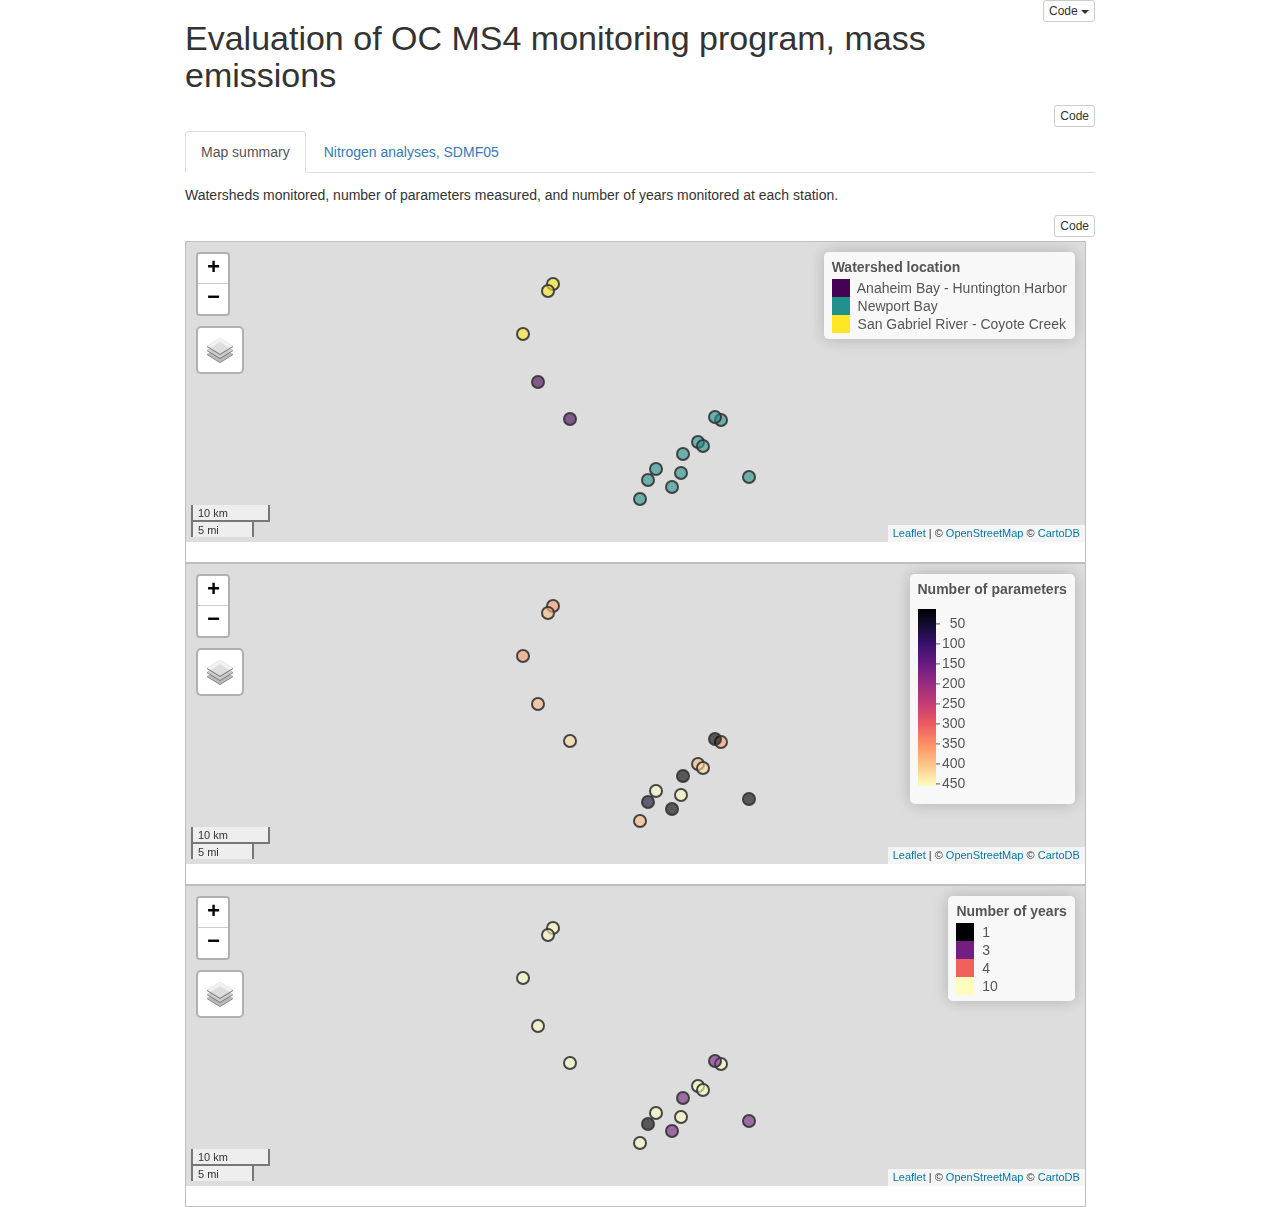
==== index.html @ 7d73ed63 "knitting on a computer that actually works" ====
<!DOCTYPE html>

<html xmlns="http://www.w3.org/1999/xhtml">

<head>

<meta charset="utf-8" />
<meta http-equiv="Content-Type" content="text/html; charset=utf-8" />
<meta name="generator" content="pandoc" />
<meta http-equiv="X-UA-Compatible" content="IE=EDGE" />




<title>index.utf8.md</title>

<script>/*! jQuery v1.12.4 | (c) jQuery Foundation | jquery.org/license */
!function(a,b){"object"==typeof module&&"object"==typeof module.exports?module.exports=a.document?b(a,!0):function(a){if(!a.document)throw new Error("jQuery requires a window with a document");return b(a)}:b(a)}("undefined"!=typeof window?window:this,function(a,b){var c=[],d=a.document,e=c.slice,f=c.concat,g=c.push,h=c.indexOf,i={},j=i.toString,k=i.hasOwnProperty,l={},m="1.12.4",n=function(a,b){return new n.fn.init(a,b)},o=/^[\s\uFEFF\xA0]+|[\s\uFEFF\xA0]+$/g,p=/^-ms-/,q=/-([\da-z])/gi,r=function(a,b){return b.toUpperCase()};n.fn=n.prototype={jquery:m,constructor:n,selector:"",length:0,toArray:function(){return e.call(this)},get:function(a){return null!=a?0>a?this[a+this.length]:this[a]:e.call(this)},pushStack:function(a){var b=n.merge(this.constructor(),a);return b.prevObject=this,b.context=this.context,b},each:function(a){return n.each(this,a)},map:function(a){return this.pushStack(n.map(this,function(b,c){return a.call(b,c,b)}))},slice:function(){return this.pushStack(e.apply(this,arguments))},first:function(){return this.eq(0)},last:function(){return this.eq(-1)},eq:function(a){var b=this.length,c=+a+(0>a?b:0);return this.pushStack(c>=0&&b>c?[this[c]]:[])},end:function(){return this.prevObject||this.constructor()},push:g,sort:c.sort,splice:c.splice},n.extend=n.fn.extend=function(){var a,b,c,d,e,f,g=arguments[0]||{},h=1,i=arguments.length,j=!1;for("boolean"==typeof g&&(j=g,g=arguments[h]||{},h++),"object"==typeof g||n.isFunction(g)||(g={}),h===i&&(g=this,h--);i>h;h++)if(null!=(e=arguments[h]))for(d in e)a=g[d],c=e[d],g!==c&&(j&&c&&(n.isPlainObject(c)||(b=n.isArray(c)))?(b?(b=!1,f=a&&n.isArray(a)?a:[]):f=a&&n.isPlainObject(a)?a:{},g[d]=n.extend(j,f,c)):void 0!==c&&(g[d]=c));return g},n.extend({expando:"jQuery"+(m+Math.random()).replace(/\D/g,""),isReady:!0,error:function(a){throw new Error(a)},noop:function(){},isFunction:function(a){return"function"===n.type(a)},isArray:Array.isArray||function(a){return"array"===n.type(a)},isWindow:function(a){return null!=a&&a==a.window},isNumeric:function(a){var b=a&&a.toString();return!n.isArray(a)&&b-parseFloat(b)+1>=0},isEmptyObject:function(a){var b;for(b in a)return!1;return!0},isPlainObject:function(a){var b;if(!a||"object"!==n.type(a)||a.nodeType||n.isWindow(a))return!1;try{if(a.constructor&&!k.call(a,"constructor")&&!k.call(a.constructor.prototype,"isPrototypeOf"))return!1}catch(c){return!1}if(!l.ownFirst)for(b in a)return k.call(a,b);for(b in a);return void 0===b||k.call(a,b)},type:function(a){return null==a?a+"":"object"==typeof a||"function"==typeof a?i[j.call(a)]||"object":typeof a},globalEval:function(b){b&&n.trim(b)&&(a.execScript||function(b){a.eval.call(a,b)})(b)},camelCase:function(a){return a.replace(p,"ms-").replace(q,r)},nodeName:function(a,b){return a.nodeName&&a.nodeName.toLowerCase()===b.toLowerCase()},each:function(a,b){var c,d=0;if(s(a)){for(c=a.length;c>d;d++)if(b.call(a[d],d,a[d])===!1)break}else for(d in a)if(b.call(a[d],d,a[d])===!1)break;return a},trim:function(a){return null==a?"":(a+"").replace(o,"")},makeArray:function(a,b){var c=b||[];return null!=a&&(s(Object(a))?n.merge(c,"string"==typeof a?[a]:a):g.call(c,a)),c},inArray:function(a,b,c){var d;if(b){if(h)return h.call(b,a,c);for(d=b.length,c=c?0>c?Math.max(0,d+c):c:0;d>c;c++)if(c in b&&b[c]===a)return c}return-1},merge:function(a,b){var c=+b.length,d=0,e=a.length;while(c>d)a[e++]=b[d++];if(c!==c)while(void 0!==b[d])a[e++]=b[d++];return a.length=e,a},grep:function(a,b,c){for(var d,e=[],f=0,g=a.length,h=!c;g>f;f++)d=!b(a[f],f),d!==h&&e.push(a[f]);return e},map:function(a,b,c){var d,e,g=0,h=[];if(s(a))for(d=a.length;d>g;g++)e=b(a[g],g,c),null!=e&&h.push(e);else for(g in a)e=b(a[g],g,c),null!=e&&h.push(e);return f.apply([],h)},guid:1,proxy:function(a,b){var c,d,f;return"string"==typeof b&&(f=a[b],b=a,a=f),n.isFunction(a)?(c=e.call(arguments,2),d=function(){return a.apply(b||this,c.concat(e.call(arguments)))},d.guid=a.guid=a.guid||n.guid++,d):void 0},now:function(){return+new Date},support:l}),"function"==typeof Symbol&&(n.fn[Symbol.iterator]=c[Symbol.iterator]),n.each("Boolean Number String Function Array Date RegExp Object Error Symbol".split(" "),function(a,b){i["[object "+b+"]"]=b.toLowerCase()});function s(a){var b=!!a&&"length"in a&&a.length,c=n.type(a);return"function"===c||n.isWindow(a)?!1:"array"===c||0===b||"number"==typeof b&&b>0&&b-1 in a}var t=function(a){var b,c,d,e,f,g,h,i,j,k,l,m,n,o,p,q,r,s,t,u="sizzle"+1*new Date,v=a.document,w=0,x=0,y=ga(),z=ga(),A=ga(),B=function(a,b){return a===b&&(l=!0),0},C=1<<31,D={}.hasOwnProperty,E=[],F=E.pop,G=E.push,H=E.push,I=E.slice,J=function(a,b){for(var c=0,d=a.length;d>c;c++)if(a[c]===b)return c;return-1},K="checked|selected|async|autofocus|autoplay|controls|defer|disabled|hidden|ismap|loop|multiple|open|readonly|required|scoped",L="[\\x20\\t\\r\\n\\f]",M="(?:\\\\.|[\\w-]|[^\\x00-\\xa0])+",N="\\["+L+"*("+M+")(?:"+L+"*([*^$|!~]?=)"+L+"*(?:'((?:\\\\.|[^\\\\'])*)'|\"((?:\\\\.|[^\\\\\"])*)\"|("+M+"))|)"+L+"*\\]",O=":("+M+")(?:\\((('((?:\\\\.|[^\\\\'])*)'|\"((?:\\\\.|[^\\\\\"])*)\")|((?:\\\\.|[^\\\\()[\\]]|"+N+")*)|.*)\\)|)",P=new RegExp(L+"+","g"),Q=new RegExp("^"+L+"+|((?:^|[^\\\\])(?:\\\\.)*)"+L+"+$","g"),R=new RegExp("^"+L+"*,"+L+"*"),S=new RegExp("^"+L+"*([>+~]|"+L+")"+L+"*"),T=new RegExp("="+L+"*([^\\]'\"]*?)"+L+"*\\]","g"),U=new RegExp(O),V=new RegExp("^"+M+"$"),W={ID:new RegExp("^#("+M+")"),CLASS:new RegExp("^\\.("+M+")"),TAG:new RegExp("^("+M+"|[*])"),ATTR:new RegExp("^"+N),PSEUDO:new RegExp("^"+O),CHILD:new RegExp("^:(only|first|last|nth|nth-last)-(child|of-type)(?:\\("+L+"*(even|odd|(([+-]|)(\\d*)n|)"+L+"*(?:([+-]|)"+L+"*(\\d+)|))"+L+"*\\)|)","i"),bool:new RegExp("^(?:"+K+")$","i"),needsContext:new RegExp("^"+L+"*[>+~]|:(even|odd|eq|gt|lt|nth|first|last)(?:\\("+L+"*((?:-\\d)?\\d*)"+L+"*\\)|)(?=[^-]|$)","i")},X=/^(?:input|select|textarea|button)$/i,Y=/^h\d$/i,Z=/^[^{]+\{\s*\[native \w/,$=/^(?:#([\w-]+)|(\w+)|\.([\w-]+))$/,_=/[+~]/,aa=/'|\\/g,ba=new RegExp("\\\\([\\da-f]{1,6}"+L+"?|("+L+")|.)","ig"),ca=function(a,b,c){var d="0x"+b-65536;return d!==d||c?b:0>d?String.fromCharCode(d+65536):String.fromCharCode(d>>10|55296,1023&d|56320)},da=function(){m()};try{H.apply(E=I.call(v.childNodes),v.childNodes),E[v.childNodes.length].nodeType}catch(ea){H={apply:E.length?function(a,b){G.apply(a,I.call(b))}:function(a,b){var c=a.length,d=0;while(a[c++]=b[d++]);a.length=c-1}}}function fa(a,b,d,e){var f,h,j,k,l,o,r,s,w=b&&b.ownerDocument,x=b?b.nodeType:9;if(d=d||[],"string"!=typeof a||!a||1!==x&&9!==x&&11!==x)return d;if(!e&&((b?b.ownerDocument||b:v)!==n&&m(b),b=b||n,p)){if(11!==x&&(o=$.exec(a)))if(f=o[1]){if(9===x){if(!(j=b.getElementById(f)))return d;if(j.id===f)return d.push(j),d}else if(w&&(j=w.getElementById(f))&&t(b,j)&&j.id===f)return d.push(j),d}else{if(o[2])return H.apply(d,b.getElementsByTagName(a)),d;if((f=o[3])&&c.getElementsByClassName&&b.getElementsByClassName)return H.apply(d,b.getElementsByClassName(f)),d}if(c.qsa&&!A[a+" "]&&(!q||!q.test(a))){if(1!==x)w=b,s=a;else if("object"!==b.nodeName.toLowerCase()){(k=b.getAttribute("id"))?k=k.replace(aa,"\\$&"):b.setAttribute("id",k=u),r=g(a),h=r.length,l=V.test(k)?"#"+k:"[id='"+k+"']";while(h--)r[h]=l+" "+qa(r[h]);s=r.join(","),w=_.test(a)&&oa(b.parentNode)||b}if(s)try{return H.apply(d,w.querySelectorAll(s)),d}catch(y){}finally{k===u&&b.removeAttribute("id")}}}return i(a.replace(Q,"$1"),b,d,e)}function ga(){var a=[];function b(c,e){return a.push(c+" ")>d.cacheLength&&delete b[a.shift()],b[c+" "]=e}return b}function ha(a){return a[u]=!0,a}function ia(a){var b=n.createElement("div");try{return!!a(b)}catch(c){return!1}finally{b.parentNode&&b.parentNode.removeChild(b),b=null}}function ja(a,b){var c=a.split("|"),e=c.length;while(e--)d.attrHandle[c[e]]=b}function ka(a,b){var c=b&&a,d=c&&1===a.nodeType&&1===b.nodeType&&(~b.sourceIndex||C)-(~a.sourceIndex||C);if(d)return d;if(c)while(c=c.nextSibling)if(c===b)return-1;return a?1:-1}function la(a){return function(b){var c=b.nodeName.toLowerCase();return"input"===c&&b.type===a}}function ma(a){return function(b){var c=b.nodeName.toLowerCase();return("input"===c||"button"===c)&&b.type===a}}function na(a){return ha(function(b){return b=+b,ha(function(c,d){var e,f=a([],c.length,b),g=f.length;while(g--)c[e=f[g]]&&(c[e]=!(d[e]=c[e]))})})}function oa(a){return a&&"undefined"!=typeof a.getElementsByTagName&&a}c=fa.support={},f=fa.isXML=function(a){var b=a&&(a.ownerDocument||a).documentElement;return b?"HTML"!==b.nodeName:!1},m=fa.setDocument=function(a){var b,e,g=a?a.ownerDocument||a:v;return g!==n&&9===g.nodeType&&g.documentElement?(n=g,o=n.documentElement,p=!f(n),(e=n.defaultView)&&e.top!==e&&(e.addEventListener?e.addEventListener("unload",da,!1):e.attachEvent&&e.attachEvent("onunload",da)),c.attributes=ia(function(a){return a.className="i",!a.getAttribute("className")}),c.getElementsByTagName=ia(function(a){return a.appendChild(n.createComment("")),!a.getElementsByTagName("*").length}),c.getElementsByClassName=Z.test(n.getElementsByClassName),c.getById=ia(function(a){return o.appendChild(a).id=u,!n.getElementsByName||!n.getElementsByName(u).length}),c.getById?(d.find.ID=function(a,b){if("undefined"!=typeof b.getElementById&&p){var c=b.getElementById(a);return c?[c]:[]}},d.filter.ID=function(a){var b=a.replace(ba,ca);return function(a){return a.getAttribute("id")===b}}):(delete d.find.ID,d.filter.ID=function(a){var b=a.replace(ba,ca);return function(a){var c="undefined"!=typeof a.getAttributeNode&&a.getAttributeNode("id");return c&&c.value===b}}),d.find.TAG=c.getElementsByTagName?function(a,b){return"undefined"!=typeof b.getElementsByTagName?b.getElementsByTagName(a):c.qsa?b.querySelectorAll(a):void 0}:function(a,b){var c,d=[],e=0,f=b.getElementsByTagName(a);if("*"===a){while(c=f[e++])1===c.nodeType&&d.push(c);return d}return f},d.find.CLASS=c.getElementsByClassName&&function(a,b){return"undefined"!=typeof b.getElementsByClassName&&p?b.getElementsByClassName(a):void 0},r=[],q=[],(c.qsa=Z.test(n.querySelectorAll))&&(ia(function(a){o.appendChild(a).innerHTML="<a id='"+u+"'></a><select id='"+u+"-\r\\' msallowcapture=''><option selected=''></option></select>",a.querySelectorAll("[msallowcapture^='']").length&&q.push("[*^$]="+L+"*(?:''|\"\")"),a.querySelectorAll("[selected]").length||q.push("\\["+L+"*(?:value|"+K+")"),a.querySelectorAll("[id~="+u+"-]").length||q.push("~="),a.querySelectorAll(":checked").length||q.push(":checked"),a.querySelectorAll("a#"+u+"+*").length||q.push(".#.+[+~]")}),ia(function(a){var b=n.createElement("input");b.setAttribute("type","hidden"),a.appendChild(b).setAttribute("name","D"),a.querySelectorAll("[name=d]").length&&q.push("name"+L+"*[*^$|!~]?="),a.querySelectorAll(":enabled").length||q.push(":enabled",":disabled"),a.querySelectorAll("*,:x"),q.push(",.*:")})),(c.matchesSelector=Z.test(s=o.matches||o.webkitMatchesSelector||o.mozMatchesSelector||o.oMatchesSelector||o.msMatchesSelector))&&ia(function(a){c.disconnectedMatch=s.call(a,"div"),s.call(a,"[s!='']:x"),r.push("!=",O)}),q=q.length&&new RegExp(q.join("|")),r=r.length&&new RegExp(r.join("|")),b=Z.test(o.compareDocumentPosition),t=b||Z.test(o.contains)?function(a,b){var c=9===a.nodeType?a.documentElement:a,d=b&&b.parentNode;return a===d||!(!d||1!==d.nodeType||!(c.contains?c.contains(d):a.compareDocumentPosition&&16&a.compareDocumentPosition(d)))}:function(a,b){if(b)while(b=b.parentNode)if(b===a)return!0;return!1},B=b?function(a,b){if(a===b)return l=!0,0;var d=!a.compareDocumentPosition-!b.compareDocumentPosition;return d?d:(d=(a.ownerDocument||a)===(b.ownerDocument||b)?a.compareDocumentPosition(b):1,1&d||!c.sortDetached&&b.compareDocumentPosition(a)===d?a===n||a.ownerDocument===v&&t(v,a)?-1:b===n||b.ownerDocument===v&&t(v,b)?1:k?J(k,a)-J(k,b):0:4&d?-1:1)}:function(a,b){if(a===b)return l=!0,0;var c,d=0,e=a.parentNode,f=b.parentNode,g=[a],h=[b];if(!e||!f)return a===n?-1:b===n?1:e?-1:f?1:k?J(k,a)-J(k,b):0;if(e===f)return ka(a,b);c=a;while(c=c.parentNode)g.unshift(c);c=b;while(c=c.parentNode)h.unshift(c);while(g[d]===h[d])d++;return d?ka(g[d],h[d]):g[d]===v?-1:h[d]===v?1:0},n):n},fa.matches=function(a,b){return fa(a,null,null,b)},fa.matchesSelector=function(a,b){if((a.ownerDocument||a)!==n&&m(a),b=b.replace(T,"='$1']"),c.matchesSelector&&p&&!A[b+" "]&&(!r||!r.test(b))&&(!q||!q.test(b)))try{var d=s.call(a,b);if(d||c.disconnectedMatch||a.document&&11!==a.document.nodeType)return d}catch(e){}return fa(b,n,null,[a]).length>0},fa.contains=function(a,b){return(a.ownerDocument||a)!==n&&m(a),t(a,b)},fa.attr=function(a,b){(a.ownerDocument||a)!==n&&m(a);var e=d.attrHandle[b.toLowerCase()],f=e&&D.call(d.attrHandle,b.toLowerCase())?e(a,b,!p):void 0;return void 0!==f?f:c.attributes||!p?a.getAttribute(b):(f=a.getAttributeNode(b))&&f.specified?f.value:null},fa.error=function(a){throw new Error("Syntax error, unrecognized expression: "+a)},fa.uniqueSort=function(a){var b,d=[],e=0,f=0;if(l=!c.detectDuplicates,k=!c.sortStable&&a.slice(0),a.sort(B),l){while(b=a[f++])b===a[f]&&(e=d.push(f));while(e--)a.splice(d[e],1)}return k=null,a},e=fa.getText=function(a){var b,c="",d=0,f=a.nodeType;if(f){if(1===f||9===f||11===f){if("string"==typeof a.textContent)return a.textContent;for(a=a.firstChild;a;a=a.nextSibling)c+=e(a)}else if(3===f||4===f)return a.nodeValue}else while(b=a[d++])c+=e(b);return c},d=fa.selectors={cacheLength:50,createPseudo:ha,match:W,attrHandle:{},find:{},relative:{">":{dir:"parentNode",first:!0}," ":{dir:"parentNode"},"+":{dir:"previousSibling",first:!0},"~":{dir:"previousSibling"}},preFilter:{ATTR:function(a){return a[1]=a[1].replace(ba,ca),a[3]=(a[3]||a[4]||a[5]||"").replace(ba,ca),"~="===a[2]&&(a[3]=" "+a[3]+" "),a.slice(0,4)},CHILD:function(a){return a[1]=a[1].toLowerCase(),"nth"===a[1].slice(0,3)?(a[3]||fa.error(a[0]),a[4]=+(a[4]?a[5]+(a[6]||1):2*("even"===a[3]||"odd"===a[3])),a[5]=+(a[7]+a[8]||"odd"===a[3])):a[3]&&fa.error(a[0]),a},PSEUDO:function(a){var b,c=!a[6]&&a[2];return W.CHILD.test(a[0])?null:(a[3]?a[2]=a[4]||a[5]||"":c&&U.test(c)&&(b=g(c,!0))&&(b=c.indexOf(")",c.length-b)-c.length)&&(a[0]=a[0].slice(0,b),a[2]=c.slice(0,b)),a.slice(0,3))}},filter:{TAG:function(a){var b=a.replace(ba,ca).toLowerCase();return"*"===a?function(){return!0}:function(a){return a.nodeName&&a.nodeName.toLowerCase()===b}},CLASS:function(a){var b=y[a+" "];return b||(b=new RegExp("(^|"+L+")"+a+"("+L+"|$)"))&&y(a,function(a){return b.test("string"==typeof a.className&&a.className||"undefined"!=typeof a.getAttribute&&a.getAttribute("class")||"")})},ATTR:function(a,b,c){return function(d){var e=fa.attr(d,a);return null==e?"!="===b:b?(e+="","="===b?e===c:"!="===b?e!==c:"^="===b?c&&0===e.indexOf(c):"*="===b?c&&e.indexOf(c)>-1:"$="===b?c&&e.slice(-c.length)===c:"~="===b?(" "+e.replace(P," ")+" ").indexOf(c)>-1:"|="===b?e===c||e.slice(0,c.length+1)===c+"-":!1):!0}},CHILD:function(a,b,c,d,e){var f="nth"!==a.slice(0,3),g="last"!==a.slice(-4),h="of-type"===b;return 1===d&&0===e?function(a){return!!a.parentNode}:function(b,c,i){var j,k,l,m,n,o,p=f!==g?"nextSibling":"previousSibling",q=b.parentNode,r=h&&b.nodeName.toLowerCase(),s=!i&&!h,t=!1;if(q){if(f){while(p){m=b;while(m=m[p])if(h?m.nodeName.toLowerCase()===r:1===m.nodeType)return!1;o=p="only"===a&&!o&&"nextSibling"}return!0}if(o=[g?q.firstChild:q.lastChild],g&&s){m=q,l=m[u]||(m[u]={}),k=l[m.uniqueID]||(l[m.uniqueID]={}),j=k[a]||[],n=j[0]===w&&j[1],t=n&&j[2],m=n&&q.childNodes[n];while(m=++n&&m&&m[p]||(t=n=0)||o.pop())if(1===m.nodeType&&++t&&m===b){k[a]=[w,n,t];break}}else if(s&&(m=b,l=m[u]||(m[u]={}),k=l[m.uniqueID]||(l[m.uniqueID]={}),j=k[a]||[],n=j[0]===w&&j[1],t=n),t===!1)while(m=++n&&m&&m[p]||(t=n=0)||o.pop())if((h?m.nodeName.toLowerCase()===r:1===m.nodeType)&&++t&&(s&&(l=m[u]||(m[u]={}),k=l[m.uniqueID]||(l[m.uniqueID]={}),k[a]=[w,t]),m===b))break;return t-=e,t===d||t%d===0&&t/d>=0}}},PSEUDO:function(a,b){var c,e=d.pseudos[a]||d.setFilters[a.toLowerCase()]||fa.error("unsupported pseudo: "+a);return e[u]?e(b):e.length>1?(c=[a,a,"",b],d.setFilters.hasOwnProperty(a.toLowerCase())?ha(function(a,c){var d,f=e(a,b),g=f.length;while(g--)d=J(a,f[g]),a[d]=!(c[d]=f[g])}):function(a){return e(a,0,c)}):e}},pseudos:{not:ha(function(a){var b=[],c=[],d=h(a.replace(Q,"$1"));return d[u]?ha(function(a,b,c,e){var f,g=d(a,null,e,[]),h=a.length;while(h--)(f=g[h])&&(a[h]=!(b[h]=f))}):function(a,e,f){return b[0]=a,d(b,null,f,c),b[0]=null,!c.pop()}}),has:ha(function(a){return function(b){return fa(a,b).length>0}}),contains:ha(function(a){return a=a.replace(ba,ca),function(b){return(b.textContent||b.innerText||e(b)).indexOf(a)>-1}}),lang:ha(function(a){return V.test(a||"")||fa.error("unsupported lang: "+a),a=a.replace(ba,ca).toLowerCase(),function(b){var c;do if(c=p?b.lang:b.getAttribute("xml:lang")||b.getAttribute("lang"))return c=c.toLowerCase(),c===a||0===c.indexOf(a+"-");while((b=b.parentNode)&&1===b.nodeType);return!1}}),target:function(b){var c=a.location&&a.location.hash;return c&&c.slice(1)===b.id},root:function(a){return a===o},focus:function(a){return a===n.activeElement&&(!n.hasFocus||n.hasFocus())&&!!(a.type||a.href||~a.tabIndex)},enabled:function(a){return a.disabled===!1},disabled:function(a){return a.disabled===!0},checked:function(a){var b=a.nodeName.toLowerCase();return"input"===b&&!!a.checked||"option"===b&&!!a.selected},selected:function(a){return a.parentNode&&a.parentNode.selectedIndex,a.selected===!0},empty:function(a){for(a=a.firstChild;a;a=a.nextSibling)if(a.nodeType<6)return!1;return!0},parent:function(a){return!d.pseudos.empty(a)},header:function(a){return Y.test(a.nodeName)},input:function(a){return X.test(a.nodeName)},button:function(a){var b=a.nodeName.toLowerCase();return"input"===b&&"button"===a.type||"button"===b},text:function(a){var b;return"input"===a.nodeName.toLowerCase()&&"text"===a.type&&(null==(b=a.getAttribute("type"))||"text"===b.toLowerCase())},first:na(function(){return[0]}),last:na(function(a,b){return[b-1]}),eq:na(function(a,b,c){return[0>c?c+b:c]}),even:na(function(a,b){for(var c=0;b>c;c+=2)a.push(c);return a}),odd:na(function(a,b){for(var c=1;b>c;c+=2)a.push(c);return a}),lt:na(function(a,b,c){for(var d=0>c?c+b:c;--d>=0;)a.push(d);return a}),gt:na(function(a,b,c){for(var d=0>c?c+b:c;++d<b;)a.push(d);return a})}},d.pseudos.nth=d.pseudos.eq;for(b in{radio:!0,checkbox:!0,file:!0,password:!0,image:!0})d.pseudos[b]=la(b);for(b in{submit:!0,reset:!0})d.pseudos[b]=ma(b);function pa(){}pa.prototype=d.filters=d.pseudos,d.setFilters=new pa,g=fa.tokenize=function(a,b){var c,e,f,g,h,i,j,k=z[a+" "];if(k)return b?0:k.slice(0);h=a,i=[],j=d.preFilter;while(h){c&&!(e=R.exec(h))||(e&&(h=h.slice(e[0].length)||h),i.push(f=[])),c=!1,(e=S.exec(h))&&(c=e.shift(),f.push({value:c,type:e[0].replace(Q," ")}),h=h.slice(c.length));for(g in d.filter)!(e=W[g].exec(h))||j[g]&&!(e=j[g](e))||(c=e.shift(),f.push({value:c,type:g,matches:e}),h=h.slice(c.length));if(!c)break}return b?h.length:h?fa.error(a):z(a,i).slice(0)};function qa(a){for(var b=0,c=a.length,d="";c>b;b++)d+=a[b].value;return d}function ra(a,b,c){var d=b.dir,e=c&&"parentNode"===d,f=x++;return b.first?function(b,c,f){while(b=b[d])if(1===b.nodeType||e)return a(b,c,f)}:function(b,c,g){var h,i,j,k=[w,f];if(g){while(b=b[d])if((1===b.nodeType||e)&&a(b,c,g))return!0}else while(b=b[d])if(1===b.nodeType||e){if(j=b[u]||(b[u]={}),i=j[b.uniqueID]||(j[b.uniqueID]={}),(h=i[d])&&h[0]===w&&h[1]===f)return k[2]=h[2];if(i[d]=k,k[2]=a(b,c,g))return!0}}}function sa(a){return a.length>1?function(b,c,d){var e=a.length;while(e--)if(!a[e](b,c,d))return!1;return!0}:a[0]}function ta(a,b,c){for(var d=0,e=b.length;e>d;d++)fa(a,b[d],c);return c}function ua(a,b,c,d,e){for(var f,g=[],h=0,i=a.length,j=null!=b;i>h;h++)(f=a[h])&&(c&&!c(f,d,e)||(g.push(f),j&&b.push(h)));return g}function va(a,b,c,d,e,f){return d&&!d[u]&&(d=va(d)),e&&!e[u]&&(e=va(e,f)),ha(function(f,g,h,i){var j,k,l,m=[],n=[],o=g.length,p=f||ta(b||"*",h.nodeType?[h]:h,[]),q=!a||!f&&b?p:ua(p,m,a,h,i),r=c?e||(f?a:o||d)?[]:g:q;if(c&&c(q,r,h,i),d){j=ua(r,n),d(j,[],h,i),k=j.length;while(k--)(l=j[k])&&(r[n[k]]=!(q[n[k]]=l))}if(f){if(e||a){if(e){j=[],k=r.length;while(k--)(l=r[k])&&j.push(q[k]=l);e(null,r=[],j,i)}k=r.length;while(k--)(l=r[k])&&(j=e?J(f,l):m[k])>-1&&(f[j]=!(g[j]=l))}}else r=ua(r===g?r.splice(o,r.length):r),e?e(null,g,r,i):H.apply(g,r)})}function wa(a){for(var b,c,e,f=a.length,g=d.relative[a[0].type],h=g||d.relative[" "],i=g?1:0,k=ra(function(a){return a===b},h,!0),l=ra(function(a){return J(b,a)>-1},h,!0),m=[function(a,c,d){var e=!g&&(d||c!==j)||((b=c).nodeType?k(a,c,d):l(a,c,d));return b=null,e}];f>i;i++)if(c=d.relative[a[i].type])m=[ra(sa(m),c)];else{if(c=d.filter[a[i].type].apply(null,a[i].matches),c[u]){for(e=++i;f>e;e++)if(d.relative[a[e].type])break;return va(i>1&&sa(m),i>1&&qa(a.slice(0,i-1).concat({value:" "===a[i-2].type?"*":""})).replace(Q,"$1"),c,e>i&&wa(a.slice(i,e)),f>e&&wa(a=a.slice(e)),f>e&&qa(a))}m.push(c)}return sa(m)}function xa(a,b){var c=b.length>0,e=a.length>0,f=function(f,g,h,i,k){var l,o,q,r=0,s="0",t=f&&[],u=[],v=j,x=f||e&&d.find.TAG("*",k),y=w+=null==v?1:Math.random()||.1,z=x.length;for(k&&(j=g===n||g||k);s!==z&&null!=(l=x[s]);s++){if(e&&l){o=0,g||l.ownerDocument===n||(m(l),h=!p);while(q=a[o++])if(q(l,g||n,h)){i.push(l);break}k&&(w=y)}c&&((l=!q&&l)&&r--,f&&t.push(l))}if(r+=s,c&&s!==r){o=0;while(q=b[o++])q(t,u,g,h);if(f){if(r>0)while(s--)t[s]||u[s]||(u[s]=F.call(i));u=ua(u)}H.apply(i,u),k&&!f&&u.length>0&&r+b.length>1&&fa.uniqueSort(i)}return k&&(w=y,j=v),t};return c?ha(f):f}return h=fa.compile=function(a,b){var c,d=[],e=[],f=A[a+" "];if(!f){b||(b=g(a)),c=b.length;while(c--)f=wa(b[c]),f[u]?d.push(f):e.push(f);f=A(a,xa(e,d)),f.selector=a}return f},i=fa.select=function(a,b,e,f){var i,j,k,l,m,n="function"==typeof a&&a,o=!f&&g(a=n.selector||a);if(e=e||[],1===o.length){if(j=o[0]=o[0].slice(0),j.length>2&&"ID"===(k=j[0]).type&&c.getById&&9===b.nodeType&&p&&d.relative[j[1].type]){if(b=(d.find.ID(k.matches[0].replace(ba,ca),b)||[])[0],!b)return e;n&&(b=b.parentNode),a=a.slice(j.shift().value.length)}i=W.needsContext.test(a)?0:j.length;while(i--){if(k=j[i],d.relative[l=k.type])break;if((m=d.find[l])&&(f=m(k.matches[0].replace(ba,ca),_.test(j[0].type)&&oa(b.parentNode)||b))){if(j.splice(i,1),a=f.length&&qa(j),!a)return H.apply(e,f),e;break}}}return(n||h(a,o))(f,b,!p,e,!b||_.test(a)&&oa(b.parentNode)||b),e},c.sortStable=u.split("").sort(B).join("")===u,c.detectDuplicates=!!l,m(),c.sortDetached=ia(function(a){return 1&a.compareDocumentPosition(n.createElement("div"))}),ia(function(a){return a.innerHTML="<a href='#'></a>","#"===a.firstChild.getAttribute("href")})||ja("type|href|height|width",function(a,b,c){return c?void 0:a.getAttribute(b,"type"===b.toLowerCase()?1:2)}),c.attributes&&ia(function(a){return a.innerHTML="<input/>",a.firstChild.setAttribute("value",""),""===a.firstChild.getAttribute("value")})||ja("value",function(a,b,c){return c||"input"!==a.nodeName.toLowerCase()?void 0:a.defaultValue}),ia(function(a){return null==a.getAttribute("disabled")})||ja(K,function(a,b,c){var d;return c?void 0:a[b]===!0?b.toLowerCase():(d=a.getAttributeNode(b))&&d.specified?d.value:null}),fa}(a);n.find=t,n.expr=t.selectors,n.expr[":"]=n.expr.pseudos,n.uniqueSort=n.unique=t.uniqueSort,n.text=t.getText,n.isXMLDoc=t.isXML,n.contains=t.contains;var u=function(a,b,c){var d=[],e=void 0!==c;while((a=a[b])&&9!==a.nodeType)if(1===a.nodeType){if(e&&n(a).is(c))break;d.push(a)}return d},v=function(a,b){for(var c=[];a;a=a.nextSibling)1===a.nodeType&&a!==b&&c.push(a);return c},w=n.expr.match.needsContext,x=/^<([\w-]+)\s*\/?>(?:<\/\1>|)$/,y=/^.[^:#\[\.,]*$/;function z(a,b,c){if(n.isFunction(b))return n.grep(a,function(a,d){return!!b.call(a,d,a)!==c});if(b.nodeType)return n.grep(a,function(a){return a===b!==c});if("string"==typeof b){if(y.test(b))return n.filter(b,a,c);b=n.filter(b,a)}return n.grep(a,function(a){return n.inArray(a,b)>-1!==c})}n.filter=function(a,b,c){var d=b[0];return c&&(a=":not("+a+")"),1===b.length&&1===d.nodeType?n.find.matchesSelector(d,a)?[d]:[]:n.find.matches(a,n.grep(b,function(a){return 1===a.nodeType}))},n.fn.extend({find:function(a){var b,c=[],d=this,e=d.length;if("string"!=typeof a)return this.pushStack(n(a).filter(function(){for(b=0;e>b;b++)if(n.contains(d[b],this))return!0}));for(b=0;e>b;b++)n.find(a,d[b],c);return c=this.pushStack(e>1?n.unique(c):c),c.selector=this.selector?this.selector+" "+a:a,c},filter:function(a){return this.pushStack(z(this,a||[],!1))},not:function(a){return this.pushStack(z(this,a||[],!0))},is:function(a){return!!z(this,"string"==typeof a&&w.test(a)?n(a):a||[],!1).length}});var A,B=/^(?:\s*(<[\w\W]+>)[^>]*|#([\w-]*))$/,C=n.fn.init=function(a,b,c){var e,f;if(!a)return this;if(c=c||A,"string"==typeof a){if(e="<"===a.charAt(0)&&">"===a.charAt(a.length-1)&&a.length>=3?[null,a,null]:B.exec(a),!e||!e[1]&&b)return!b||b.jquery?(b||c).find(a):this.constructor(b).find(a);if(e[1]){if(b=b instanceof n?b[0]:b,n.merge(this,n.parseHTML(e[1],b&&b.nodeType?b.ownerDocument||b:d,!0)),x.test(e[1])&&n.isPlainObject(b))for(e in b)n.isFunction(this[e])?this[e](b[e]):this.attr(e,b[e]);return this}if(f=d.getElementById(e[2]),f&&f.parentNode){if(f.id!==e[2])return A.find(a);this.length=1,this[0]=f}return this.context=d,this.selector=a,this}return a.nodeType?(this.context=this[0]=a,this.length=1,this):n.isFunction(a)?"undefined"!=typeof c.ready?c.ready(a):a(n):(void 0!==a.selector&&(this.selector=a.selector,this.context=a.context),n.makeArray(a,this))};C.prototype=n.fn,A=n(d);var D=/^(?:parents|prev(?:Until|All))/,E={children:!0,contents:!0,next:!0,prev:!0};n.fn.extend({has:function(a){var b,c=n(a,this),d=c.length;return this.filter(function(){for(b=0;d>b;b++)if(n.contains(this,c[b]))return!0})},closest:function(a,b){for(var c,d=0,e=this.length,f=[],g=w.test(a)||"string"!=typeof a?n(a,b||this.context):0;e>d;d++)for(c=this[d];c&&c!==b;c=c.parentNode)if(c.nodeType<11&&(g?g.index(c)>-1:1===c.nodeType&&n.find.matchesSelector(c,a))){f.push(c);break}return this.pushStack(f.length>1?n.uniqueSort(f):f)},index:function(a){return a?"string"==typeof a?n.inArray(this[0],n(a)):n.inArray(a.jquery?a[0]:a,this):this[0]&&this[0].parentNode?this.first().prevAll().length:-1},add:function(a,b){return this.pushStack(n.uniqueSort(n.merge(this.get(),n(a,b))))},addBack:function(a){return this.add(null==a?this.prevObject:this.prevObject.filter(a))}});function F(a,b){do a=a[b];while(a&&1!==a.nodeType);return a}n.each({parent:function(a){var b=a.parentNode;return b&&11!==b.nodeType?b:null},parents:function(a){return u(a,"parentNode")},parentsUntil:function(a,b,c){return u(a,"parentNode",c)},next:function(a){return F(a,"nextSibling")},prev:function(a){return F(a,"previousSibling")},nextAll:function(a){return u(a,"nextSibling")},prevAll:function(a){return u(a,"previousSibling")},nextUntil:function(a,b,c){return u(a,"nextSibling",c)},prevUntil:function(a,b,c){return u(a,"previousSibling",c)},siblings:function(a){return v((a.parentNode||{}).firstChild,a)},children:function(a){return v(a.firstChild)},contents:function(a){return n.nodeName(a,"iframe")?a.contentDocument||a.contentWindow.document:n.merge([],a.childNodes)}},function(a,b){n.fn[a]=function(c,d){var e=n.map(this,b,c);return"Until"!==a.slice(-5)&&(d=c),d&&"string"==typeof d&&(e=n.filter(d,e)),this.length>1&&(E[a]||(e=n.uniqueSort(e)),D.test(a)&&(e=e.reverse())),this.pushStack(e)}});var G=/\S+/g;function H(a){var b={};return n.each(a.match(G)||[],function(a,c){b[c]=!0}),b}n.Callbacks=function(a){a="string"==typeof a?H(a):n.extend({},a);var b,c,d,e,f=[],g=[],h=-1,i=function(){for(e=a.once,d=b=!0;g.length;h=-1){c=g.shift();while(++h<f.length)f[h].apply(c[0],c[1])===!1&&a.stopOnFalse&&(h=f.length,c=!1)}a.memory||(c=!1),b=!1,e&&(f=c?[]:"")},j={add:function(){return f&&(c&&!b&&(h=f.length-1,g.push(c)),function d(b){n.each(b,function(b,c){n.isFunction(c)?a.unique&&j.has(c)||f.push(c):c&&c.length&&"string"!==n.type(c)&&d(c)})}(arguments),c&&!b&&i()),this},remove:function(){return n.each(arguments,function(a,b){var c;while((c=n.inArray(b,f,c))>-1)f.splice(c,1),h>=c&&h--}),this},has:function(a){return a?n.inArray(a,f)>-1:f.length>0},empty:function(){return f&&(f=[]),this},disable:function(){return e=g=[],f=c="",this},disabled:function(){return!f},lock:function(){return e=!0,c||j.disable(),this},locked:function(){return!!e},fireWith:function(a,c){return e||(c=c||[],c=[a,c.slice?c.slice():c],g.push(c),b||i()),this},fire:function(){return j.fireWith(this,arguments),this},fired:function(){return!!d}};return j},n.extend({Deferred:function(a){var b=[["resolve","done",n.Callbacks("once memory"),"resolved"],["reject","fail",n.Callbacks("once memory"),"rejected"],["notify","progress",n.Callbacks("memory")]],c="pending",d={state:function(){return c},always:function(){return e.done(arguments).fail(arguments),this},then:function(){var a=arguments;return n.Deferred(function(c){n.each(b,function(b,f){var g=n.isFunction(a[b])&&a[b];e[f[1]](function(){var a=g&&g.apply(this,arguments);a&&n.isFunction(a.promise)?a.promise().progress(c.notify).done(c.resolve).fail(c.reject):c[f[0]+"With"](this===d?c.promise():this,g?[a]:arguments)})}),a=null}).promise()},promise:function(a){return null!=a?n.extend(a,d):d}},e={};return d.pipe=d.then,n.each(b,function(a,f){var g=f[2],h=f[3];d[f[1]]=g.add,h&&g.add(function(){c=h},b[1^a][2].disable,b[2][2].lock),e[f[0]]=function(){return e[f[0]+"With"](this===e?d:this,arguments),this},e[f[0]+"With"]=g.fireWith}),d.promise(e),a&&a.call(e,e),e},when:function(a){var b=0,c=e.call(arguments),d=c.length,f=1!==d||a&&n.isFunction(a.promise)?d:0,g=1===f?a:n.Deferred(),h=function(a,b,c){return function(d){b[a]=this,c[a]=arguments.length>1?e.call(arguments):d,c===i?g.notifyWith(b,c):--f||g.resolveWith(b,c)}},i,j,k;if(d>1)for(i=new Array(d),j=new Array(d),k=new Array(d);d>b;b++)c[b]&&n.isFunction(c[b].promise)?c[b].promise().progress(h(b,j,i)).done(h(b,k,c)).fail(g.reject):--f;return f||g.resolveWith(k,c),g.promise()}});var I;n.fn.ready=function(a){return n.ready.promise().done(a),this},n.extend({isReady:!1,readyWait:1,holdReady:function(a){a?n.readyWait++:n.ready(!0)},ready:function(a){(a===!0?--n.readyWait:n.isReady)||(n.isReady=!0,a!==!0&&--n.readyWait>0||(I.resolveWith(d,[n]),n.fn.triggerHandler&&(n(d).triggerHandler("ready"),n(d).off("ready"))))}});function J(){d.addEventListener?(d.removeEventListener("DOMContentLoaded",K),a.removeEventListener("load",K)):(d.detachEvent("onreadystatechange",K),a.detachEvent("onload",K))}function K(){(d.addEventListener||"load"===a.event.type||"complete"===d.readyState)&&(J(),n.ready())}n.ready.promise=function(b){if(!I)if(I=n.Deferred(),"complete"===d.readyState||"loading"!==d.readyState&&!d.documentElement.doScroll)a.setTimeout(n.ready);else if(d.addEventListener)d.addEventListener("DOMContentLoaded",K),a.addEventListener("load",K);else{d.attachEvent("onreadystatechange",K),a.attachEvent("onload",K);var c=!1;try{c=null==a.frameElement&&d.documentElement}catch(e){}c&&c.doScroll&&!function f(){if(!n.isReady){try{c.doScroll("left")}catch(b){return a.setTimeout(f,50)}J(),n.ready()}}()}return I.promise(b)},n.ready.promise();var L;for(L in n(l))break;l.ownFirst="0"===L,l.inlineBlockNeedsLayout=!1,n(function(){var a,b,c,e;c=d.getElementsByTagName("body")[0],c&&c.style&&(b=d.createElement("div"),e=d.createElement("div"),e.style.cssText="position:absolute;border:0;width:0;height:0;top:0;left:-9999px",c.appendChild(e).appendChild(b),"undefined"!=typeof b.style.zoom&&(b.style.cssText="display:inline;margin:0;border:0;padding:1px;width:1px;zoom:1",l.inlineBlockNeedsLayout=a=3===b.offsetWidth,a&&(c.style.zoom=1)),c.removeChild(e))}),function(){var a=d.createElement("div");l.deleteExpando=!0;try{delete a.test}catch(b){l.deleteExpando=!1}a=null}();var M=function(a){var b=n.noData[(a.nodeName+" ").toLowerCase()],c=+a.nodeType||1;return 1!==c&&9!==c?!1:!b||b!==!0&&a.getAttribute("classid")===b},N=/^(?:\{[\w\W]*\}|\[[\w\W]*\])$/,O=/([A-Z])/g;function P(a,b,c){if(void 0===c&&1===a.nodeType){var d="data-"+b.replace(O,"-$1").toLowerCase();if(c=a.getAttribute(d),"string"==typeof c){try{c="true"===c?!0:"false"===c?!1:"null"===c?null:+c+""===c?+c:N.test(c)?n.parseJSON(c):c}catch(e){}n.data(a,b,c)}else c=void 0;
}return c}function Q(a){var b;for(b in a)if(("data"!==b||!n.isEmptyObject(a[b]))&&"toJSON"!==b)return!1;return!0}function R(a,b,d,e){if(M(a)){var f,g,h=n.expando,i=a.nodeType,j=i?n.cache:a,k=i?a[h]:a[h]&&h;if(k&&j[k]&&(e||j[k].data)||void 0!==d||"string"!=typeof b)return k||(k=i?a[h]=c.pop()||n.guid++:h),j[k]||(j[k]=i?{}:{toJSON:n.noop}),"object"!=typeof b&&"function"!=typeof b||(e?j[k]=n.extend(j[k],b):j[k].data=n.extend(j[k].data,b)),g=j[k],e||(g.data||(g.data={}),g=g.data),void 0!==d&&(g[n.camelCase(b)]=d),"string"==typeof b?(f=g[b],null==f&&(f=g[n.camelCase(b)])):f=g,f}}function S(a,b,c){if(M(a)){var d,e,f=a.nodeType,g=f?n.cache:a,h=f?a[n.expando]:n.expando;if(g[h]){if(b&&(d=c?g[h]:g[h].data)){n.isArray(b)?b=b.concat(n.map(b,n.camelCase)):b in d?b=[b]:(b=n.camelCase(b),b=b in d?[b]:b.split(" ")),e=b.length;while(e--)delete d[b[e]];if(c?!Q(d):!n.isEmptyObject(d))return}(c||(delete g[h].data,Q(g[h])))&&(f?n.cleanData([a],!0):l.deleteExpando||g!=g.window?delete g[h]:g[h]=void 0)}}}n.extend({cache:{},noData:{"applet ":!0,"embed ":!0,"object ":"clsid:D27CDB6E-AE6D-11cf-96B8-444553540000"},hasData:function(a){return a=a.nodeType?n.cache[a[n.expando]]:a[n.expando],!!a&&!Q(a)},data:function(a,b,c){return R(a,b,c)},removeData:function(a,b){return S(a,b)},_data:function(a,b,c){return R(a,b,c,!0)},_removeData:function(a,b){return S(a,b,!0)}}),n.fn.extend({data:function(a,b){var c,d,e,f=this[0],g=f&&f.attributes;if(void 0===a){if(this.length&&(e=n.data(f),1===f.nodeType&&!n._data(f,"parsedAttrs"))){c=g.length;while(c--)g[c]&&(d=g[c].name,0===d.indexOf("data-")&&(d=n.camelCase(d.slice(5)),P(f,d,e[d])));n._data(f,"parsedAttrs",!0)}return e}return"object"==typeof a?this.each(function(){n.data(this,a)}):arguments.length>1?this.each(function(){n.data(this,a,b)}):f?P(f,a,n.data(f,a)):void 0},removeData:function(a){return this.each(function(){n.removeData(this,a)})}}),n.extend({queue:function(a,b,c){var d;return a?(b=(b||"fx")+"queue",d=n._data(a,b),c&&(!d||n.isArray(c)?d=n._data(a,b,n.makeArray(c)):d.push(c)),d||[]):void 0},dequeue:function(a,b){b=b||"fx";var c=n.queue(a,b),d=c.length,e=c.shift(),f=n._queueHooks(a,b),g=function(){n.dequeue(a,b)};"inprogress"===e&&(e=c.shift(),d--),e&&("fx"===b&&c.unshift("inprogress"),delete f.stop,e.call(a,g,f)),!d&&f&&f.empty.fire()},_queueHooks:function(a,b){var c=b+"queueHooks";return n._data(a,c)||n._data(a,c,{empty:n.Callbacks("once memory").add(function(){n._removeData(a,b+"queue"),n._removeData(a,c)})})}}),n.fn.extend({queue:function(a,b){var c=2;return"string"!=typeof a&&(b=a,a="fx",c--),arguments.length<c?n.queue(this[0],a):void 0===b?this:this.each(function(){var c=n.queue(this,a,b);n._queueHooks(this,a),"fx"===a&&"inprogress"!==c[0]&&n.dequeue(this,a)})},dequeue:function(a){return this.each(function(){n.dequeue(this,a)})},clearQueue:function(a){return this.queue(a||"fx",[])},promise:function(a,b){var c,d=1,e=n.Deferred(),f=this,g=this.length,h=function(){--d||e.resolveWith(f,[f])};"string"!=typeof a&&(b=a,a=void 0),a=a||"fx";while(g--)c=n._data(f[g],a+"queueHooks"),c&&c.empty&&(d++,c.empty.add(h));return h(),e.promise(b)}}),function(){var a;l.shrinkWrapBlocks=function(){if(null!=a)return a;a=!1;var b,c,e;return c=d.getElementsByTagName("body")[0],c&&c.style?(b=d.createElement("div"),e=d.createElement("div"),e.style.cssText="position:absolute;border:0;width:0;height:0;top:0;left:-9999px",c.appendChild(e).appendChild(b),"undefined"!=typeof b.style.zoom&&(b.style.cssText="-webkit-box-sizing:content-box;-moz-box-sizing:content-box;box-sizing:content-box;display:block;margin:0;border:0;padding:1px;width:1px;zoom:1",b.appendChild(d.createElement("div")).style.width="5px",a=3!==b.offsetWidth),c.removeChild(e),a):void 0}}();var T=/[+-]?(?:\d*\.|)\d+(?:[eE][+-]?\d+|)/.source,U=new RegExp("^(?:([+-])=|)("+T+")([a-z%]*)$","i"),V=["Top","Right","Bottom","Left"],W=function(a,b){return a=b||a,"none"===n.css(a,"display")||!n.contains(a.ownerDocument,a)};function X(a,b,c,d){var e,f=1,g=20,h=d?function(){return d.cur()}:function(){return n.css(a,b,"")},i=h(),j=c&&c[3]||(n.cssNumber[b]?"":"px"),k=(n.cssNumber[b]||"px"!==j&&+i)&&U.exec(n.css(a,b));if(k&&k[3]!==j){j=j||k[3],c=c||[],k=+i||1;do f=f||".5",k/=f,n.style(a,b,k+j);while(f!==(f=h()/i)&&1!==f&&--g)}return c&&(k=+k||+i||0,e=c[1]?k+(c[1]+1)*c[2]:+c[2],d&&(d.unit=j,d.start=k,d.end=e)),e}var Y=function(a,b,c,d,e,f,g){var h=0,i=a.length,j=null==c;if("object"===n.type(c)){e=!0;for(h in c)Y(a,b,h,c[h],!0,f,g)}else if(void 0!==d&&(e=!0,n.isFunction(d)||(g=!0),j&&(g?(b.call(a,d),b=null):(j=b,b=function(a,b,c){return j.call(n(a),c)})),b))for(;i>h;h++)b(a[h],c,g?d:d.call(a[h],h,b(a[h],c)));return e?a:j?b.call(a):i?b(a[0],c):f},Z=/^(?:checkbox|radio)$/i,$=/<([\w:-]+)/,_=/^$|\/(?:java|ecma)script/i,aa=/^\s+/,ba="abbr|article|aside|audio|bdi|canvas|data|datalist|details|dialog|figcaption|figure|footer|header|hgroup|main|mark|meter|nav|output|picture|progress|section|summary|template|time|video";function ca(a){var b=ba.split("|"),c=a.createDocumentFragment();if(c.createElement)while(b.length)c.createElement(b.pop());return c}!function(){var a=d.createElement("div"),b=d.createDocumentFragment(),c=d.createElement("input");a.innerHTML="  <link/><table></table><a href='/a'>a</a><input type='checkbox'/>",l.leadingWhitespace=3===a.firstChild.nodeType,l.tbody=!a.getElementsByTagName("tbody").length,l.htmlSerialize=!!a.getElementsByTagName("link").length,l.html5Clone="<:nav></:nav>"!==d.createElement("nav").cloneNode(!0).outerHTML,c.type="checkbox",c.checked=!0,b.appendChild(c),l.appendChecked=c.checked,a.innerHTML="<textarea>x</textarea>",l.noCloneChecked=!!a.cloneNode(!0).lastChild.defaultValue,b.appendChild(a),c=d.createElement("input"),c.setAttribute("type","radio"),c.setAttribute("checked","checked"),c.setAttribute("name","t"),a.appendChild(c),l.checkClone=a.cloneNode(!0).cloneNode(!0).lastChild.checked,l.noCloneEvent=!!a.addEventListener,a[n.expando]=1,l.attributes=!a.getAttribute(n.expando)}();var da={option:[1,"<select multiple='multiple'>","</select>"],legend:[1,"<fieldset>","</fieldset>"],area:[1,"<map>","</map>"],param:[1,"<object>","</object>"],thead:[1,"<table>","</table>"],tr:[2,"<table><tbody>","</tbody></table>"],col:[2,"<table><tbody></tbody><colgroup>","</colgroup></table>"],td:[3,"<table><tbody><tr>","</tr></tbody></table>"],_default:l.htmlSerialize?[0,"",""]:[1,"X<div>","</div>"]};da.optgroup=da.option,da.tbody=da.tfoot=da.colgroup=da.caption=da.thead,da.th=da.td;function ea(a,b){var c,d,e=0,f="undefined"!=typeof a.getElementsByTagName?a.getElementsByTagName(b||"*"):"undefined"!=typeof a.querySelectorAll?a.querySelectorAll(b||"*"):void 0;if(!f)for(f=[],c=a.childNodes||a;null!=(d=c[e]);e++)!b||n.nodeName(d,b)?f.push(d):n.merge(f,ea(d,b));return void 0===b||b&&n.nodeName(a,b)?n.merge([a],f):f}function fa(a,b){for(var c,d=0;null!=(c=a[d]);d++)n._data(c,"globalEval",!b||n._data(b[d],"globalEval"))}var ga=/<|&#?\w+;/,ha=/<tbody/i;function ia(a){Z.test(a.type)&&(a.defaultChecked=a.checked)}function ja(a,b,c,d,e){for(var f,g,h,i,j,k,m,o=a.length,p=ca(b),q=[],r=0;o>r;r++)if(g=a[r],g||0===g)if("object"===n.type(g))n.merge(q,g.nodeType?[g]:g);else if(ga.test(g)){i=i||p.appendChild(b.createElement("div")),j=($.exec(g)||["",""])[1].toLowerCase(),m=da[j]||da._default,i.innerHTML=m[1]+n.htmlPrefilter(g)+m[2],f=m[0];while(f--)i=i.lastChild;if(!l.leadingWhitespace&&aa.test(g)&&q.push(b.createTextNode(aa.exec(g)[0])),!l.tbody){g="table"!==j||ha.test(g)?"<table>"!==m[1]||ha.test(g)?0:i:i.firstChild,f=g&&g.childNodes.length;while(f--)n.nodeName(k=g.childNodes[f],"tbody")&&!k.childNodes.length&&g.removeChild(k)}n.merge(q,i.childNodes),i.textContent="";while(i.firstChild)i.removeChild(i.firstChild);i=p.lastChild}else q.push(b.createTextNode(g));i&&p.removeChild(i),l.appendChecked||n.grep(ea(q,"input"),ia),r=0;while(g=q[r++])if(d&&n.inArray(g,d)>-1)e&&e.push(g);else if(h=n.contains(g.ownerDocument,g),i=ea(p.appendChild(g),"script"),h&&fa(i),c){f=0;while(g=i[f++])_.test(g.type||"")&&c.push(g)}return i=null,p}!function(){var b,c,e=d.createElement("div");for(b in{submit:!0,change:!0,focusin:!0})c="on"+b,(l[b]=c in a)||(e.setAttribute(c,"t"),l[b]=e.attributes[c].expando===!1);e=null}();var ka=/^(?:input|select|textarea)$/i,la=/^key/,ma=/^(?:mouse|pointer|contextmenu|drag|drop)|click/,na=/^(?:focusinfocus|focusoutblur)$/,oa=/^([^.]*)(?:\.(.+)|)/;function pa(){return!0}function qa(){return!1}function ra(){try{return d.activeElement}catch(a){}}function sa(a,b,c,d,e,f){var g,h;if("object"==typeof b){"string"!=typeof c&&(d=d||c,c=void 0);for(h in b)sa(a,h,c,d,b[h],f);return a}if(null==d&&null==e?(e=c,d=c=void 0):null==e&&("string"==typeof c?(e=d,d=void 0):(e=d,d=c,c=void 0)),e===!1)e=qa;else if(!e)return a;return 1===f&&(g=e,e=function(a){return n().off(a),g.apply(this,arguments)},e.guid=g.guid||(g.guid=n.guid++)),a.each(function(){n.event.add(this,b,e,d,c)})}n.event={global:{},add:function(a,b,c,d,e){var f,g,h,i,j,k,l,m,o,p,q,r=n._data(a);if(r){c.handler&&(i=c,c=i.handler,e=i.selector),c.guid||(c.guid=n.guid++),(g=r.events)||(g=r.events={}),(k=r.handle)||(k=r.handle=function(a){return"undefined"==typeof n||a&&n.event.triggered===a.type?void 0:n.event.dispatch.apply(k.elem,arguments)},k.elem=a),b=(b||"").match(G)||[""],h=b.length;while(h--)f=oa.exec(b[h])||[],o=q=f[1],p=(f[2]||"").split(".").sort(),o&&(j=n.event.special[o]||{},o=(e?j.delegateType:j.bindType)||o,j=n.event.special[o]||{},l=n.extend({type:o,origType:q,data:d,handler:c,guid:c.guid,selector:e,needsContext:e&&n.expr.match.needsContext.test(e),namespace:p.join(".")},i),(m=g[o])||(m=g[o]=[],m.delegateCount=0,j.setup&&j.setup.call(a,d,p,k)!==!1||(a.addEventListener?a.addEventListener(o,k,!1):a.attachEvent&&a.attachEvent("on"+o,k))),j.add&&(j.add.call(a,l),l.handler.guid||(l.handler.guid=c.guid)),e?m.splice(m.delegateCount++,0,l):m.push(l),n.event.global[o]=!0);a=null}},remove:function(a,b,c,d,e){var f,g,h,i,j,k,l,m,o,p,q,r=n.hasData(a)&&n._data(a);if(r&&(k=r.events)){b=(b||"").match(G)||[""],j=b.length;while(j--)if(h=oa.exec(b[j])||[],o=q=h[1],p=(h[2]||"").split(".").sort(),o){l=n.event.special[o]||{},o=(d?l.delegateType:l.bindType)||o,m=k[o]||[],h=h[2]&&new RegExp("(^|\\.)"+p.join("\\.(?:.*\\.|)")+"(\\.|$)"),i=f=m.length;while(f--)g=m[f],!e&&q!==g.origType||c&&c.guid!==g.guid||h&&!h.test(g.namespace)||d&&d!==g.selector&&("**"!==d||!g.selector)||(m.splice(f,1),g.selector&&m.delegateCount--,l.remove&&l.remove.call(a,g));i&&!m.length&&(l.teardown&&l.teardown.call(a,p,r.handle)!==!1||n.removeEvent(a,o,r.handle),delete k[o])}else for(o in k)n.event.remove(a,o+b[j],c,d,!0);n.isEmptyObject(k)&&(delete r.handle,n._removeData(a,"events"))}},trigger:function(b,c,e,f){var g,h,i,j,l,m,o,p=[e||d],q=k.call(b,"type")?b.type:b,r=k.call(b,"namespace")?b.namespace.split("."):[];if(i=m=e=e||d,3!==e.nodeType&&8!==e.nodeType&&!na.test(q+n.event.triggered)&&(q.indexOf(".")>-1&&(r=q.split("."),q=r.shift(),r.sort()),h=q.indexOf(":")<0&&"on"+q,b=b[n.expando]?b:new n.Event(q,"object"==typeof b&&b),b.isTrigger=f?2:3,b.namespace=r.join("."),b.rnamespace=b.namespace?new RegExp("(^|\\.)"+r.join("\\.(?:.*\\.|)")+"(\\.|$)"):null,b.result=void 0,b.target||(b.target=e),c=null==c?[b]:n.makeArray(c,[b]),l=n.event.special[q]||{},f||!l.trigger||l.trigger.apply(e,c)!==!1)){if(!f&&!l.noBubble&&!n.isWindow(e)){for(j=l.delegateType||q,na.test(j+q)||(i=i.parentNode);i;i=i.parentNode)p.push(i),m=i;m===(e.ownerDocument||d)&&p.push(m.defaultView||m.parentWindow||a)}o=0;while((i=p[o++])&&!b.isPropagationStopped())b.type=o>1?j:l.bindType||q,g=(n._data(i,"events")||{})[b.type]&&n._data(i,"handle"),g&&g.apply(i,c),g=h&&i[h],g&&g.apply&&M(i)&&(b.result=g.apply(i,c),b.result===!1&&b.preventDefault());if(b.type=q,!f&&!b.isDefaultPrevented()&&(!l._default||l._default.apply(p.pop(),c)===!1)&&M(e)&&h&&e[q]&&!n.isWindow(e)){m=e[h],m&&(e[h]=null),n.event.triggered=q;try{e[q]()}catch(s){}n.event.triggered=void 0,m&&(e[h]=m)}return b.result}},dispatch:function(a){a=n.event.fix(a);var b,c,d,f,g,h=[],i=e.call(arguments),j=(n._data(this,"events")||{})[a.type]||[],k=n.event.special[a.type]||{};if(i[0]=a,a.delegateTarget=this,!k.preDispatch||k.preDispatch.call(this,a)!==!1){h=n.event.handlers.call(this,a,j),b=0;while((f=h[b++])&&!a.isPropagationStopped()){a.currentTarget=f.elem,c=0;while((g=f.handlers[c++])&&!a.isImmediatePropagationStopped())a.rnamespace&&!a.rnamespace.test(g.namespace)||(a.handleObj=g,a.data=g.data,d=((n.event.special[g.origType]||{}).handle||g.handler).apply(f.elem,i),void 0!==d&&(a.result=d)===!1&&(a.preventDefault(),a.stopPropagation()))}return k.postDispatch&&k.postDispatch.call(this,a),a.result}},handlers:function(a,b){var c,d,e,f,g=[],h=b.delegateCount,i=a.target;if(h&&i.nodeType&&("click"!==a.type||isNaN(a.button)||a.button<1))for(;i!=this;i=i.parentNode||this)if(1===i.nodeType&&(i.disabled!==!0||"click"!==a.type)){for(d=[],c=0;h>c;c++)f=b[c],e=f.selector+" ",void 0===d[e]&&(d[e]=f.needsContext?n(e,this).index(i)>-1:n.find(e,this,null,[i]).length),d[e]&&d.push(f);d.length&&g.push({elem:i,handlers:d})}return h<b.length&&g.push({elem:this,handlers:b.slice(h)}),g},fix:function(a){if(a[n.expando])return a;var b,c,e,f=a.type,g=a,h=this.fixHooks[f];h||(this.fixHooks[f]=h=ma.test(f)?this.mouseHooks:la.test(f)?this.keyHooks:{}),e=h.props?this.props.concat(h.props):this.props,a=new n.Event(g),b=e.length;while(b--)c=e[b],a[c]=g[c];return a.target||(a.target=g.srcElement||d),3===a.target.nodeType&&(a.target=a.target.parentNode),a.metaKey=!!a.metaKey,h.filter?h.filter(a,g):a},props:"altKey bubbles cancelable ctrlKey currentTarget detail eventPhase metaKey relatedTarget shiftKey target timeStamp view which".split(" "),fixHooks:{},keyHooks:{props:"char charCode key keyCode".split(" "),filter:function(a,b){return null==a.which&&(a.which=null!=b.charCode?b.charCode:b.keyCode),a}},mouseHooks:{props:"button buttons clientX clientY fromElement offsetX offsetY pageX pageY screenX screenY toElement".split(" "),filter:function(a,b){var c,e,f,g=b.button,h=b.fromElement;return null==a.pageX&&null!=b.clientX&&(e=a.target.ownerDocument||d,f=e.documentElement,c=e.body,a.pageX=b.clientX+(f&&f.scrollLeft||c&&c.scrollLeft||0)-(f&&f.clientLeft||c&&c.clientLeft||0),a.pageY=b.clientY+(f&&f.scrollTop||c&&c.scrollTop||0)-(f&&f.clientTop||c&&c.clientTop||0)),!a.relatedTarget&&h&&(a.relatedTarget=h===a.target?b.toElement:h),a.which||void 0===g||(a.which=1&g?1:2&g?3:4&g?2:0),a}},special:{load:{noBubble:!0},focus:{trigger:function(){if(this!==ra()&&this.focus)try{return this.focus(),!1}catch(a){}},delegateType:"focusin"},blur:{trigger:function(){return this===ra()&&this.blur?(this.blur(),!1):void 0},delegateType:"focusout"},click:{trigger:function(){return n.nodeName(this,"input")&&"checkbox"===this.type&&this.click?(this.click(),!1):void 0},_default:function(a){return n.nodeName(a.target,"a")}},beforeunload:{postDispatch:function(a){void 0!==a.result&&a.originalEvent&&(a.originalEvent.returnValue=a.result)}}},simulate:function(a,b,c){var d=n.extend(new n.Event,c,{type:a,isSimulated:!0});n.event.trigger(d,null,b),d.isDefaultPrevented()&&c.preventDefault()}},n.removeEvent=d.removeEventListener?function(a,b,c){a.removeEventListener&&a.removeEventListener(b,c)}:function(a,b,c){var d="on"+b;a.detachEvent&&("undefined"==typeof a[d]&&(a[d]=null),a.detachEvent(d,c))},n.Event=function(a,b){return this instanceof n.Event?(a&&a.type?(this.originalEvent=a,this.type=a.type,this.isDefaultPrevented=a.defaultPrevented||void 0===a.defaultPrevented&&a.returnValue===!1?pa:qa):this.type=a,b&&n.extend(this,b),this.timeStamp=a&&a.timeStamp||n.now(),void(this[n.expando]=!0)):new n.Event(a,b)},n.Event.prototype={constructor:n.Event,isDefaultPrevented:qa,isPropagationStopped:qa,isImmediatePropagationStopped:qa,preventDefault:function(){var a=this.originalEvent;this.isDefaultPrevented=pa,a&&(a.preventDefault?a.preventDefault():a.returnValue=!1)},stopPropagation:function(){var a=this.originalEvent;this.isPropagationStopped=pa,a&&!this.isSimulated&&(a.stopPropagation&&a.stopPropagation(),a.cancelBubble=!0)},stopImmediatePropagation:function(){var a=this.originalEvent;this.isImmediatePropagationStopped=pa,a&&a.stopImmediatePropagation&&a.stopImmediatePropagation(),this.stopPropagation()}},n.each({mouseenter:"mouseover",mouseleave:"mouseout",pointerenter:"pointerover",pointerleave:"pointerout"},function(a,b){n.event.special[a]={delegateType:b,bindType:b,handle:function(a){var c,d=this,e=a.relatedTarget,f=a.handleObj;return e&&(e===d||n.contains(d,e))||(a.type=f.origType,c=f.handler.apply(this,arguments),a.type=b),c}}}),l.submit||(n.event.special.submit={setup:function(){return n.nodeName(this,"form")?!1:void n.event.add(this,"click._submit keypress._submit",function(a){var b=a.target,c=n.nodeName(b,"input")||n.nodeName(b,"button")?n.prop(b,"form"):void 0;c&&!n._data(c,"submit")&&(n.event.add(c,"submit._submit",function(a){a._submitBubble=!0}),n._data(c,"submit",!0))})},postDispatch:function(a){a._submitBubble&&(delete a._submitBubble,this.parentNode&&!a.isTrigger&&n.event.simulate("submit",this.parentNode,a))},teardown:function(){return n.nodeName(this,"form")?!1:void n.event.remove(this,"._submit")}}),l.change||(n.event.special.change={setup:function(){return ka.test(this.nodeName)?("checkbox"!==this.type&&"radio"!==this.type||(n.event.add(this,"propertychange._change",function(a){"checked"===a.originalEvent.propertyName&&(this._justChanged=!0)}),n.event.add(this,"click._change",function(a){this._justChanged&&!a.isTrigger&&(this._justChanged=!1),n.event.simulate("change",this,a)})),!1):void n.event.add(this,"beforeactivate._change",function(a){var b=a.target;ka.test(b.nodeName)&&!n._data(b,"change")&&(n.event.add(b,"change._change",function(a){!this.parentNode||a.isSimulated||a.isTrigger||n.event.simulate("change",this.parentNode,a)}),n._data(b,"change",!0))})},handle:function(a){var b=a.target;return this!==b||a.isSimulated||a.isTrigger||"radio"!==b.type&&"checkbox"!==b.type?a.handleObj.handler.apply(this,arguments):void 0},teardown:function(){return n.event.remove(this,"._change"),!ka.test(this.nodeName)}}),l.focusin||n.each({focus:"focusin",blur:"focusout"},function(a,b){var c=function(a){n.event.simulate(b,a.target,n.event.fix(a))};n.event.special[b]={setup:function(){var d=this.ownerDocument||this,e=n._data(d,b);e||d.addEventListener(a,c,!0),n._data(d,b,(e||0)+1)},teardown:function(){var d=this.ownerDocument||this,e=n._data(d,b)-1;e?n._data(d,b,e):(d.removeEventListener(a,c,!0),n._removeData(d,b))}}}),n.fn.extend({on:function(a,b,c,d){return sa(this,a,b,c,d)},one:function(a,b,c,d){return sa(this,a,b,c,d,1)},off:function(a,b,c){var d,e;if(a&&a.preventDefault&&a.handleObj)return d=a.handleObj,n(a.delegateTarget).off(d.namespace?d.origType+"."+d.namespace:d.origType,d.selector,d.handler),this;if("object"==typeof a){for(e in a)this.off(e,b,a[e]);return this}return b!==!1&&"function"!=typeof b||(c=b,b=void 0),c===!1&&(c=qa),this.each(function(){n.event.remove(this,a,c,b)})},trigger:function(a,b){return this.each(function(){n.event.trigger(a,b,this)})},triggerHandler:function(a,b){var c=this[0];return c?n.event.trigger(a,b,c,!0):void 0}});var ta=/ jQuery\d+="(?:null|\d+)"/g,ua=new RegExp("<(?:"+ba+")[\\s/>]","i"),va=/<(?!area|br|col|embed|hr|img|input|link|meta|param)(([\w:-]+)[^>]*)\/>/gi,wa=/<script|<style|<link/i,xa=/checked\s*(?:[^=]|=\s*.checked.)/i,ya=/^true\/(.*)/,za=/^\s*<!(?:\[CDATA\[|--)|(?:\]\]|--)>\s*$/g,Aa=ca(d),Ba=Aa.appendChild(d.createElement("div"));function Ca(a,b){return n.nodeName(a,"table")&&n.nodeName(11!==b.nodeType?b:b.firstChild,"tr")?a.getElementsByTagName("tbody")[0]||a.appendChild(a.ownerDocument.createElement("tbody")):a}function Da(a){return a.type=(null!==n.find.attr(a,"type"))+"/"+a.type,a}function Ea(a){var b=ya.exec(a.type);return b?a.type=b[1]:a.removeAttribute("type"),a}function Fa(a,b){if(1===b.nodeType&&n.hasData(a)){var c,d,e,f=n._data(a),g=n._data(b,f),h=f.events;if(h){delete g.handle,g.events={};for(c in h)for(d=0,e=h[c].length;e>d;d++)n.event.add(b,c,h[c][d])}g.data&&(g.data=n.extend({},g.data))}}function Ga(a,b){var c,d,e;if(1===b.nodeType){if(c=b.nodeName.toLowerCase(),!l.noCloneEvent&&b[n.expando]){e=n._data(b);for(d in e.events)n.removeEvent(b,d,e.handle);b.removeAttribute(n.expando)}"script"===c&&b.text!==a.text?(Da(b).text=a.text,Ea(b)):"object"===c?(b.parentNode&&(b.outerHTML=a.outerHTML),l.html5Clone&&a.innerHTML&&!n.trim(b.innerHTML)&&(b.innerHTML=a.innerHTML)):"input"===c&&Z.test(a.type)?(b.defaultChecked=b.checked=a.checked,b.value!==a.value&&(b.value=a.value)):"option"===c?b.defaultSelected=b.selected=a.defaultSelected:"input"!==c&&"textarea"!==c||(b.defaultValue=a.defaultValue)}}function Ha(a,b,c,d){b=f.apply([],b);var e,g,h,i,j,k,m=0,o=a.length,p=o-1,q=b[0],r=n.isFunction(q);if(r||o>1&&"string"==typeof q&&!l.checkClone&&xa.test(q))return a.each(function(e){var f=a.eq(e);r&&(b[0]=q.call(this,e,f.html())),Ha(f,b,c,d)});if(o&&(k=ja(b,a[0].ownerDocument,!1,a,d),e=k.firstChild,1===k.childNodes.length&&(k=e),e||d)){for(i=n.map(ea(k,"script"),Da),h=i.length;o>m;m++)g=k,m!==p&&(g=n.clone(g,!0,!0),h&&n.merge(i,ea(g,"script"))),c.call(a[m],g,m);if(h)for(j=i[i.length-1].ownerDocument,n.map(i,Ea),m=0;h>m;m++)g=i[m],_.test(g.type||"")&&!n._data(g,"globalEval")&&n.contains(j,g)&&(g.src?n._evalUrl&&n._evalUrl(g.src):n.globalEval((g.text||g.textContent||g.innerHTML||"").replace(za,"")));k=e=null}return a}function Ia(a,b,c){for(var d,e=b?n.filter(b,a):a,f=0;null!=(d=e[f]);f++)c||1!==d.nodeType||n.cleanData(ea(d)),d.parentNode&&(c&&n.contains(d.ownerDocument,d)&&fa(ea(d,"script")),d.parentNode.removeChild(d));return a}n.extend({htmlPrefilter:function(a){return a.replace(va,"<$1></$2>")},clone:function(a,b,c){var d,e,f,g,h,i=n.contains(a.ownerDocument,a);if(l.html5Clone||n.isXMLDoc(a)||!ua.test("<"+a.nodeName+">")?f=a.cloneNode(!0):(Ba.innerHTML=a.outerHTML,Ba.removeChild(f=Ba.firstChild)),!(l.noCloneEvent&&l.noCloneChecked||1!==a.nodeType&&11!==a.nodeType||n.isXMLDoc(a)))for(d=ea(f),h=ea(a),g=0;null!=(e=h[g]);++g)d[g]&&Ga(e,d[g]);if(b)if(c)for(h=h||ea(a),d=d||ea(f),g=0;null!=(e=h[g]);g++)Fa(e,d[g]);else Fa(a,f);return d=ea(f,"script"),d.length>0&&fa(d,!i&&ea(a,"script")),d=h=e=null,f},cleanData:function(a,b){for(var d,e,f,g,h=0,i=n.expando,j=n.cache,k=l.attributes,m=n.event.special;null!=(d=a[h]);h++)if((b||M(d))&&(f=d[i],g=f&&j[f])){if(g.events)for(e in g.events)m[e]?n.event.remove(d,e):n.removeEvent(d,e,g.handle);j[f]&&(delete j[f],k||"undefined"==typeof d.removeAttribute?d[i]=void 0:d.removeAttribute(i),c.push(f))}}}),n.fn.extend({domManip:Ha,detach:function(a){return Ia(this,a,!0)},remove:function(a){return Ia(this,a)},text:function(a){return Y(this,function(a){return void 0===a?n.text(this):this.empty().append((this[0]&&this[0].ownerDocument||d).createTextNode(a))},null,a,arguments.length)},append:function(){return Ha(this,arguments,function(a){if(1===this.nodeType||11===this.nodeType||9===this.nodeType){var b=Ca(this,a);b.appendChild(a)}})},prepend:function(){return Ha(this,arguments,function(a){if(1===this.nodeType||11===this.nodeType||9===this.nodeType){var b=Ca(this,a);b.insertBefore(a,b.firstChild)}})},before:function(){return Ha(this,arguments,function(a){this.parentNode&&this.parentNode.insertBefore(a,this)})},after:function(){return Ha(this,arguments,function(a){this.parentNode&&this.parentNode.insertBefore(a,this.nextSibling)})},empty:function(){for(var a,b=0;null!=(a=this[b]);b++){1===a.nodeType&&n.cleanData(ea(a,!1));while(a.firstChild)a.removeChild(a.firstChild);a.options&&n.nodeName(a,"select")&&(a.options.length=0)}return this},clone:function(a,b){return a=null==a?!1:a,b=null==b?a:b,this.map(function(){return n.clone(this,a,b)})},html:function(a){return Y(this,function(a){var b=this[0]||{},c=0,d=this.length;if(void 0===a)return 1===b.nodeType?b.innerHTML.replace(ta,""):void 0;if("string"==typeof a&&!wa.test(a)&&(l.htmlSerialize||!ua.test(a))&&(l.leadingWhitespace||!aa.test(a))&&!da[($.exec(a)||["",""])[1].toLowerCase()]){a=n.htmlPrefilter(a);try{for(;d>c;c++)b=this[c]||{},1===b.nodeType&&(n.cleanData(ea(b,!1)),b.innerHTML=a);b=0}catch(e){}}b&&this.empty().append(a)},null,a,arguments.length)},replaceWith:function(){var a=[];return Ha(this,arguments,function(b){var c=this.parentNode;n.inArray(this,a)<0&&(n.cleanData(ea(this)),c&&c.replaceChild(b,this))},a)}}),n.each({appendTo:"append",prependTo:"prepend",insertBefore:"before",insertAfter:"after",replaceAll:"replaceWith"},function(a,b){n.fn[a]=function(a){for(var c,d=0,e=[],f=n(a),h=f.length-1;h>=d;d++)c=d===h?this:this.clone(!0),n(f[d])[b](c),g.apply(e,c.get());return this.pushStack(e)}});var Ja,Ka={HTML:"block",BODY:"block"};function La(a,b){var c=n(b.createElement(a)).appendTo(b.body),d=n.css(c[0],"display");return c.detach(),d}function Ma(a){var b=d,c=Ka[a];return c||(c=La(a,b),"none"!==c&&c||(Ja=(Ja||n("<iframe frameborder='0' width='0' height='0'/>")).appendTo(b.documentElement),b=(Ja[0].contentWindow||Ja[0].contentDocument).document,b.write(),b.close(),c=La(a,b),Ja.detach()),Ka[a]=c),c}var Na=/^margin/,Oa=new RegExp("^("+T+")(?!px)[a-z%]+$","i"),Pa=function(a,b,c,d){var e,f,g={};for(f in b)g[f]=a.style[f],a.style[f]=b[f];e=c.apply(a,d||[]);for(f in b)a.style[f]=g[f];return e},Qa=d.documentElement;!function(){var b,c,e,f,g,h,i=d.createElement("div"),j=d.createElement("div");if(j.style){j.style.cssText="float:left;opacity:.5",l.opacity="0.5"===j.style.opacity,l.cssFloat=!!j.style.cssFloat,j.style.backgroundClip="content-box",j.cloneNode(!0).style.backgroundClip="",l.clearCloneStyle="content-box"===j.style.backgroundClip,i=d.createElement("div"),i.style.cssText="border:0;width:8px;height:0;top:0;left:-9999px;padding:0;margin-top:1px;position:absolute",j.innerHTML="",i.appendChild(j),l.boxSizing=""===j.style.boxSizing||""===j.style.MozBoxSizing||""===j.style.WebkitBoxSizing,n.extend(l,{reliableHiddenOffsets:function(){return null==b&&k(),f},boxSizingReliable:function(){return null==b&&k(),e},pixelMarginRight:function(){return null==b&&k(),c},pixelPosition:function(){return null==b&&k(),b},reliableMarginRight:function(){return null==b&&k(),g},reliableMarginLeft:function(){return null==b&&k(),h}});function k(){var k,l,m=d.documentElement;m.appendChild(i),j.style.cssText="-webkit-box-sizing:border-box;box-sizing:border-box;position:relative;display:block;margin:auto;border:1px;padding:1px;top:1%;width:50%",b=e=h=!1,c=g=!0,a.getComputedStyle&&(l=a.getComputedStyle(j),b="1%"!==(l||{}).top,h="2px"===(l||{}).marginLeft,e="4px"===(l||{width:"4px"}).width,j.style.marginRight="50%",c="4px"===(l||{marginRight:"4px"}).marginRight,k=j.appendChild(d.createElement("div")),k.style.cssText=j.style.cssText="-webkit-box-sizing:content-box;-moz-box-sizing:content-box;box-sizing:content-box;display:block;margin:0;border:0;padding:0",k.style.marginRight=k.style.width="0",j.style.width="1px",g=!parseFloat((a.getComputedStyle(k)||{}).marginRight),j.removeChild(k)),j.style.display="none",f=0===j.getClientRects().length,f&&(j.style.display="",j.innerHTML="<table><tr><td></td><td>t</td></tr></table>",j.childNodes[0].style.borderCollapse="separate",k=j.getElementsByTagName("td"),k[0].style.cssText="margin:0;border:0;padding:0;display:none",f=0===k[0].offsetHeight,f&&(k[0].style.display="",k[1].style.display="none",f=0===k[0].offsetHeight)),m.removeChild(i)}}}();var Ra,Sa,Ta=/^(top|right|bottom|left)$/;a.getComputedStyle?(Ra=function(b){var c=b.ownerDocument.defaultView;return c&&c.opener||(c=a),c.getComputedStyle(b)},Sa=function(a,b,c){var d,e,f,g,h=a.style;return c=c||Ra(a),g=c?c.getPropertyValue(b)||c[b]:void 0,""!==g&&void 0!==g||n.contains(a.ownerDocument,a)||(g=n.style(a,b)),c&&!l.pixelMarginRight()&&Oa.test(g)&&Na.test(b)&&(d=h.width,e=h.minWidth,f=h.maxWidth,h.minWidth=h.maxWidth=h.width=g,g=c.width,h.width=d,h.minWidth=e,h.maxWidth=f),void 0===g?g:g+""}):Qa.currentStyle&&(Ra=function(a){return a.currentStyle},Sa=function(a,b,c){var d,e,f,g,h=a.style;return c=c||Ra(a),g=c?c[b]:void 0,null==g&&h&&h[b]&&(g=h[b]),Oa.test(g)&&!Ta.test(b)&&(d=h.left,e=a.runtimeStyle,f=e&&e.left,f&&(e.left=a.currentStyle.left),h.left="fontSize"===b?"1em":g,g=h.pixelLeft+"px",h.left=d,f&&(e.left=f)),void 0===g?g:g+""||"auto"});function Ua(a,b){return{get:function(){return a()?void delete this.get:(this.get=b).apply(this,arguments)}}}var Va=/alpha\([^)]*\)/i,Wa=/opacity\s*=\s*([^)]*)/i,Xa=/^(none|table(?!-c[ea]).+)/,Ya=new RegExp("^("+T+")(.*)$","i"),Za={position:"absolute",visibility:"hidden",display:"block"},$a={letterSpacing:"0",fontWeight:"400"},_a=["Webkit","O","Moz","ms"],ab=d.createElement("div").style;function bb(a){if(a in ab)return a;var b=a.charAt(0).toUpperCase()+a.slice(1),c=_a.length;while(c--)if(a=_a[c]+b,a in ab)return a}function cb(a,b){for(var c,d,e,f=[],g=0,h=a.length;h>g;g++)d=a[g],d.style&&(f[g]=n._data(d,"olddisplay"),c=d.style.display,b?(f[g]||"none"!==c||(d.style.display=""),""===d.style.display&&W(d)&&(f[g]=n._data(d,"olddisplay",Ma(d.nodeName)))):(e=W(d),(c&&"none"!==c||!e)&&n._data(d,"olddisplay",e?c:n.css(d,"display"))));for(g=0;h>g;g++)d=a[g],d.style&&(b&&"none"!==d.style.display&&""!==d.style.display||(d.style.display=b?f[g]||"":"none"));return a}function db(a,b,c){var d=Ya.exec(b);return d?Math.max(0,d[1]-(c||0))+(d[2]||"px"):b}function eb(a,b,c,d,e){for(var f=c===(d?"border":"content")?4:"width"===b?1:0,g=0;4>f;f+=2)"margin"===c&&(g+=n.css(a,c+V[f],!0,e)),d?("content"===c&&(g-=n.css(a,"padding"+V[f],!0,e)),"margin"!==c&&(g-=n.css(a,"border"+V[f]+"Width",!0,e))):(g+=n.css(a,"padding"+V[f],!0,e),"padding"!==c&&(g+=n.css(a,"border"+V[f]+"Width",!0,e)));return g}function fb(a,b,c){var d=!0,e="width"===b?a.offsetWidth:a.offsetHeight,f=Ra(a),g=l.boxSizing&&"border-box"===n.css(a,"boxSizing",!1,f);if(0>=e||null==e){if(e=Sa(a,b,f),(0>e||null==e)&&(e=a.style[b]),Oa.test(e))return e;d=g&&(l.boxSizingReliable()||e===a.style[b]),e=parseFloat(e)||0}return e+eb(a,b,c||(g?"border":"content"),d,f)+"px"}n.extend({cssHooks:{opacity:{get:function(a,b){if(b){var c=Sa(a,"opacity");return""===c?"1":c}}}},cssNumber:{animationIterationCount:!0,columnCount:!0,fillOpacity:!0,flexGrow:!0,flexShrink:!0,fontWeight:!0,lineHeight:!0,opacity:!0,order:!0,orphans:!0,widows:!0,zIndex:!0,zoom:!0},cssProps:{"float":l.cssFloat?"cssFloat":"styleFloat"},style:function(a,b,c,d){if(a&&3!==a.nodeType&&8!==a.nodeType&&a.style){var e,f,g,h=n.camelCase(b),i=a.style;if(b=n.cssProps[h]||(n.cssProps[h]=bb(h)||h),g=n.cssHooks[b]||n.cssHooks[h],void 0===c)return g&&"get"in g&&void 0!==(e=g.get(a,!1,d))?e:i[b];if(f=typeof c,"string"===f&&(e=U.exec(c))&&e[1]&&(c=X(a,b,e),f="number"),null!=c&&c===c&&("number"===f&&(c+=e&&e[3]||(n.cssNumber[h]?"":"px")),l.clearCloneStyle||""!==c||0!==b.indexOf("background")||(i[b]="inherit"),!(g&&"set"in g&&void 0===(c=g.set(a,c,d)))))try{i[b]=c}catch(j){}}},css:function(a,b,c,d){var e,f,g,h=n.camelCase(b);return b=n.cssProps[h]||(n.cssProps[h]=bb(h)||h),g=n.cssHooks[b]||n.cssHooks[h],g&&"get"in g&&(f=g.get(a,!0,c)),void 0===f&&(f=Sa(a,b,d)),"normal"===f&&b in $a&&(f=$a[b]),""===c||c?(e=parseFloat(f),c===!0||isFinite(e)?e||0:f):f}}),n.each(["height","width"],function(a,b){n.cssHooks[b]={get:function(a,c,d){return c?Xa.test(n.css(a,"display"))&&0===a.offsetWidth?Pa(a,Za,function(){return fb(a,b,d)}):fb(a,b,d):void 0},set:function(a,c,d){var e=d&&Ra(a);return db(a,c,d?eb(a,b,d,l.boxSizing&&"border-box"===n.css(a,"boxSizing",!1,e),e):0)}}}),l.opacity||(n.cssHooks.opacity={get:function(a,b){return Wa.test((b&&a.currentStyle?a.currentStyle.filter:a.style.filter)||"")?.01*parseFloat(RegExp.$1)+"":b?"1":""},set:function(a,b){var c=a.style,d=a.currentStyle,e=n.isNumeric(b)?"alpha(opacity="+100*b+")":"",f=d&&d.filter||c.filter||"";c.zoom=1,(b>=1||""===b)&&""===n.trim(f.replace(Va,""))&&c.removeAttribute&&(c.removeAttribute("filter"),""===b||d&&!d.filter)||(c.filter=Va.test(f)?f.replace(Va,e):f+" "+e)}}),n.cssHooks.marginRight=Ua(l.reliableMarginRight,function(a,b){return b?Pa(a,{display:"inline-block"},Sa,[a,"marginRight"]):void 0}),n.cssHooks.marginLeft=Ua(l.reliableMarginLeft,function(a,b){return b?(parseFloat(Sa(a,"marginLeft"))||(n.contains(a.ownerDocument,a)?a.getBoundingClientRect().left-Pa(a,{
marginLeft:0},function(){return a.getBoundingClientRect().left}):0))+"px":void 0}),n.each({margin:"",padding:"",border:"Width"},function(a,b){n.cssHooks[a+b]={expand:function(c){for(var d=0,e={},f="string"==typeof c?c.split(" "):[c];4>d;d++)e[a+V[d]+b]=f[d]||f[d-2]||f[0];return e}},Na.test(a)||(n.cssHooks[a+b].set=db)}),n.fn.extend({css:function(a,b){return Y(this,function(a,b,c){var d,e,f={},g=0;if(n.isArray(b)){for(d=Ra(a),e=b.length;e>g;g++)f[b[g]]=n.css(a,b[g],!1,d);return f}return void 0!==c?n.style(a,b,c):n.css(a,b)},a,b,arguments.length>1)},show:function(){return cb(this,!0)},hide:function(){return cb(this)},toggle:function(a){return"boolean"==typeof a?a?this.show():this.hide():this.each(function(){W(this)?n(this).show():n(this).hide()})}});function gb(a,b,c,d,e){return new gb.prototype.init(a,b,c,d,e)}n.Tween=gb,gb.prototype={constructor:gb,init:function(a,b,c,d,e,f){this.elem=a,this.prop=c,this.easing=e||n.easing._default,this.options=b,this.start=this.now=this.cur(),this.end=d,this.unit=f||(n.cssNumber[c]?"":"px")},cur:function(){var a=gb.propHooks[this.prop];return a&&a.get?a.get(this):gb.propHooks._default.get(this)},run:function(a){var b,c=gb.propHooks[this.prop];return this.options.duration?this.pos=b=n.easing[this.easing](a,this.options.duration*a,0,1,this.options.duration):this.pos=b=a,this.now=(this.end-this.start)*b+this.start,this.options.step&&this.options.step.call(this.elem,this.now,this),c&&c.set?c.set(this):gb.propHooks._default.set(this),this}},gb.prototype.init.prototype=gb.prototype,gb.propHooks={_default:{get:function(a){var b;return 1!==a.elem.nodeType||null!=a.elem[a.prop]&&null==a.elem.style[a.prop]?a.elem[a.prop]:(b=n.css(a.elem,a.prop,""),b&&"auto"!==b?b:0)},set:function(a){n.fx.step[a.prop]?n.fx.step[a.prop](a):1!==a.elem.nodeType||null==a.elem.style[n.cssProps[a.prop]]&&!n.cssHooks[a.prop]?a.elem[a.prop]=a.now:n.style(a.elem,a.prop,a.now+a.unit)}}},gb.propHooks.scrollTop=gb.propHooks.scrollLeft={set:function(a){a.elem.nodeType&&a.elem.parentNode&&(a.elem[a.prop]=a.now)}},n.easing={linear:function(a){return a},swing:function(a){return.5-Math.cos(a*Math.PI)/2},_default:"swing"},n.fx=gb.prototype.init,n.fx.step={};var hb,ib,jb=/^(?:toggle|show|hide)$/,kb=/queueHooks$/;function lb(){return a.setTimeout(function(){hb=void 0}),hb=n.now()}function mb(a,b){var c,d={height:a},e=0;for(b=b?1:0;4>e;e+=2-b)c=V[e],d["margin"+c]=d["padding"+c]=a;return b&&(d.opacity=d.width=a),d}function nb(a,b,c){for(var d,e=(qb.tweeners[b]||[]).concat(qb.tweeners["*"]),f=0,g=e.length;g>f;f++)if(d=e[f].call(c,b,a))return d}function ob(a,b,c){var d,e,f,g,h,i,j,k,m=this,o={},p=a.style,q=a.nodeType&&W(a),r=n._data(a,"fxshow");c.queue||(h=n._queueHooks(a,"fx"),null==h.unqueued&&(h.unqueued=0,i=h.empty.fire,h.empty.fire=function(){h.unqueued||i()}),h.unqueued++,m.always(function(){m.always(function(){h.unqueued--,n.queue(a,"fx").length||h.empty.fire()})})),1===a.nodeType&&("height"in b||"width"in b)&&(c.overflow=[p.overflow,p.overflowX,p.overflowY],j=n.css(a,"display"),k="none"===j?n._data(a,"olddisplay")||Ma(a.nodeName):j,"inline"===k&&"none"===n.css(a,"float")&&(l.inlineBlockNeedsLayout&&"inline"!==Ma(a.nodeName)?p.zoom=1:p.display="inline-block")),c.overflow&&(p.overflow="hidden",l.shrinkWrapBlocks()||m.always(function(){p.overflow=c.overflow[0],p.overflowX=c.overflow[1],p.overflowY=c.overflow[2]}));for(d in b)if(e=b[d],jb.exec(e)){if(delete b[d],f=f||"toggle"===e,e===(q?"hide":"show")){if("show"!==e||!r||void 0===r[d])continue;q=!0}o[d]=r&&r[d]||n.style(a,d)}else j=void 0;if(n.isEmptyObject(o))"inline"===("none"===j?Ma(a.nodeName):j)&&(p.display=j);else{r?"hidden"in r&&(q=r.hidden):r=n._data(a,"fxshow",{}),f&&(r.hidden=!q),q?n(a).show():m.done(function(){n(a).hide()}),m.done(function(){var b;n._removeData(a,"fxshow");for(b in o)n.style(a,b,o[b])});for(d in o)g=nb(q?r[d]:0,d,m),d in r||(r[d]=g.start,q&&(g.end=g.start,g.start="width"===d||"height"===d?1:0))}}function pb(a,b){var c,d,e,f,g;for(c in a)if(d=n.camelCase(c),e=b[d],f=a[c],n.isArray(f)&&(e=f[1],f=a[c]=f[0]),c!==d&&(a[d]=f,delete a[c]),g=n.cssHooks[d],g&&"expand"in g){f=g.expand(f),delete a[d];for(c in f)c in a||(a[c]=f[c],b[c]=e)}else b[d]=e}function qb(a,b,c){var d,e,f=0,g=qb.prefilters.length,h=n.Deferred().always(function(){delete i.elem}),i=function(){if(e)return!1;for(var b=hb||lb(),c=Math.max(0,j.startTime+j.duration-b),d=c/j.duration||0,f=1-d,g=0,i=j.tweens.length;i>g;g++)j.tweens[g].run(f);return h.notifyWith(a,[j,f,c]),1>f&&i?c:(h.resolveWith(a,[j]),!1)},j=h.promise({elem:a,props:n.extend({},b),opts:n.extend(!0,{specialEasing:{},easing:n.easing._default},c),originalProperties:b,originalOptions:c,startTime:hb||lb(),duration:c.duration,tweens:[],createTween:function(b,c){var d=n.Tween(a,j.opts,b,c,j.opts.specialEasing[b]||j.opts.easing);return j.tweens.push(d),d},stop:function(b){var c=0,d=b?j.tweens.length:0;if(e)return this;for(e=!0;d>c;c++)j.tweens[c].run(1);return b?(h.notifyWith(a,[j,1,0]),h.resolveWith(a,[j,b])):h.rejectWith(a,[j,b]),this}}),k=j.props;for(pb(k,j.opts.specialEasing);g>f;f++)if(d=qb.prefilters[f].call(j,a,k,j.opts))return n.isFunction(d.stop)&&(n._queueHooks(j.elem,j.opts.queue).stop=n.proxy(d.stop,d)),d;return n.map(k,nb,j),n.isFunction(j.opts.start)&&j.opts.start.call(a,j),n.fx.timer(n.extend(i,{elem:a,anim:j,queue:j.opts.queue})),j.progress(j.opts.progress).done(j.opts.done,j.opts.complete).fail(j.opts.fail).always(j.opts.always)}n.Animation=n.extend(qb,{tweeners:{"*":[function(a,b){var c=this.createTween(a,b);return X(c.elem,a,U.exec(b),c),c}]},tweener:function(a,b){n.isFunction(a)?(b=a,a=["*"]):a=a.match(G);for(var c,d=0,e=a.length;e>d;d++)c=a[d],qb.tweeners[c]=qb.tweeners[c]||[],qb.tweeners[c].unshift(b)},prefilters:[ob],prefilter:function(a,b){b?qb.prefilters.unshift(a):qb.prefilters.push(a)}}),n.speed=function(a,b,c){var d=a&&"object"==typeof a?n.extend({},a):{complete:c||!c&&b||n.isFunction(a)&&a,duration:a,easing:c&&b||b&&!n.isFunction(b)&&b};return d.duration=n.fx.off?0:"number"==typeof d.duration?d.duration:d.duration in n.fx.speeds?n.fx.speeds[d.duration]:n.fx.speeds._default,null!=d.queue&&d.queue!==!0||(d.queue="fx"),d.old=d.complete,d.complete=function(){n.isFunction(d.old)&&d.old.call(this),d.queue&&n.dequeue(this,d.queue)},d},n.fn.extend({fadeTo:function(a,b,c,d){return this.filter(W).css("opacity",0).show().end().animate({opacity:b},a,c,d)},animate:function(a,b,c,d){var e=n.isEmptyObject(a),f=n.speed(b,c,d),g=function(){var b=qb(this,n.extend({},a),f);(e||n._data(this,"finish"))&&b.stop(!0)};return g.finish=g,e||f.queue===!1?this.each(g):this.queue(f.queue,g)},stop:function(a,b,c){var d=function(a){var b=a.stop;delete a.stop,b(c)};return"string"!=typeof a&&(c=b,b=a,a=void 0),b&&a!==!1&&this.queue(a||"fx",[]),this.each(function(){var b=!0,e=null!=a&&a+"queueHooks",f=n.timers,g=n._data(this);if(e)g[e]&&g[e].stop&&d(g[e]);else for(e in g)g[e]&&g[e].stop&&kb.test(e)&&d(g[e]);for(e=f.length;e--;)f[e].elem!==this||null!=a&&f[e].queue!==a||(f[e].anim.stop(c),b=!1,f.splice(e,1));!b&&c||n.dequeue(this,a)})},finish:function(a){return a!==!1&&(a=a||"fx"),this.each(function(){var b,c=n._data(this),d=c[a+"queue"],e=c[a+"queueHooks"],f=n.timers,g=d?d.length:0;for(c.finish=!0,n.queue(this,a,[]),e&&e.stop&&e.stop.call(this,!0),b=f.length;b--;)f[b].elem===this&&f[b].queue===a&&(f[b].anim.stop(!0),f.splice(b,1));for(b=0;g>b;b++)d[b]&&d[b].finish&&d[b].finish.call(this);delete c.finish})}}),n.each(["toggle","show","hide"],function(a,b){var c=n.fn[b];n.fn[b]=function(a,d,e){return null==a||"boolean"==typeof a?c.apply(this,arguments):this.animate(mb(b,!0),a,d,e)}}),n.each({slideDown:mb("show"),slideUp:mb("hide"),slideToggle:mb("toggle"),fadeIn:{opacity:"show"},fadeOut:{opacity:"hide"},fadeToggle:{opacity:"toggle"}},function(a,b){n.fn[a]=function(a,c,d){return this.animate(b,a,c,d)}}),n.timers=[],n.fx.tick=function(){var a,b=n.timers,c=0;for(hb=n.now();c<b.length;c++)a=b[c],a()||b[c]!==a||b.splice(c--,1);b.length||n.fx.stop(),hb=void 0},n.fx.timer=function(a){n.timers.push(a),a()?n.fx.start():n.timers.pop()},n.fx.interval=13,n.fx.start=function(){ib||(ib=a.setInterval(n.fx.tick,n.fx.interval))},n.fx.stop=function(){a.clearInterval(ib),ib=null},n.fx.speeds={slow:600,fast:200,_default:400},n.fn.delay=function(b,c){return b=n.fx?n.fx.speeds[b]||b:b,c=c||"fx",this.queue(c,function(c,d){var e=a.setTimeout(c,b);d.stop=function(){a.clearTimeout(e)}})},function(){var a,b=d.createElement("input"),c=d.createElement("div"),e=d.createElement("select"),f=e.appendChild(d.createElement("option"));c=d.createElement("div"),c.setAttribute("className","t"),c.innerHTML="  <link/><table></table><a href='/a'>a</a><input type='checkbox'/>",a=c.getElementsByTagName("a")[0],b.setAttribute("type","checkbox"),c.appendChild(b),a=c.getElementsByTagName("a")[0],a.style.cssText="top:1px",l.getSetAttribute="t"!==c.className,l.style=/top/.test(a.getAttribute("style")),l.hrefNormalized="/a"===a.getAttribute("href"),l.checkOn=!!b.value,l.optSelected=f.selected,l.enctype=!!d.createElement("form").enctype,e.disabled=!0,l.optDisabled=!f.disabled,b=d.createElement("input"),b.setAttribute("value",""),l.input=""===b.getAttribute("value"),b.value="t",b.setAttribute("type","radio"),l.radioValue="t"===b.value}();var rb=/\r/g,sb=/[\x20\t\r\n\f]+/g;n.fn.extend({val:function(a){var b,c,d,e=this[0];{if(arguments.length)return d=n.isFunction(a),this.each(function(c){var e;1===this.nodeType&&(e=d?a.call(this,c,n(this).val()):a,null==e?e="":"number"==typeof e?e+="":n.isArray(e)&&(e=n.map(e,function(a){return null==a?"":a+""})),b=n.valHooks[this.type]||n.valHooks[this.nodeName.toLowerCase()],b&&"set"in b&&void 0!==b.set(this,e,"value")||(this.value=e))});if(e)return b=n.valHooks[e.type]||n.valHooks[e.nodeName.toLowerCase()],b&&"get"in b&&void 0!==(c=b.get(e,"value"))?c:(c=e.value,"string"==typeof c?c.replace(rb,""):null==c?"":c)}}}),n.extend({valHooks:{option:{get:function(a){var b=n.find.attr(a,"value");return null!=b?b:n.trim(n.text(a)).replace(sb," ")}},select:{get:function(a){for(var b,c,d=a.options,e=a.selectedIndex,f="select-one"===a.type||0>e,g=f?null:[],h=f?e+1:d.length,i=0>e?h:f?e:0;h>i;i++)if(c=d[i],(c.selected||i===e)&&(l.optDisabled?!c.disabled:null===c.getAttribute("disabled"))&&(!c.parentNode.disabled||!n.nodeName(c.parentNode,"optgroup"))){if(b=n(c).val(),f)return b;g.push(b)}return g},set:function(a,b){var c,d,e=a.options,f=n.makeArray(b),g=e.length;while(g--)if(d=e[g],n.inArray(n.valHooks.option.get(d),f)>-1)try{d.selected=c=!0}catch(h){d.scrollHeight}else d.selected=!1;return c||(a.selectedIndex=-1),e}}}}),n.each(["radio","checkbox"],function(){n.valHooks[this]={set:function(a,b){return n.isArray(b)?a.checked=n.inArray(n(a).val(),b)>-1:void 0}},l.checkOn||(n.valHooks[this].get=function(a){return null===a.getAttribute("value")?"on":a.value})});var tb,ub,vb=n.expr.attrHandle,wb=/^(?:checked|selected)$/i,xb=l.getSetAttribute,yb=l.input;n.fn.extend({attr:function(a,b){return Y(this,n.attr,a,b,arguments.length>1)},removeAttr:function(a){return this.each(function(){n.removeAttr(this,a)})}}),n.extend({attr:function(a,b,c){var d,e,f=a.nodeType;if(3!==f&&8!==f&&2!==f)return"undefined"==typeof a.getAttribute?n.prop(a,b,c):(1===f&&n.isXMLDoc(a)||(b=b.toLowerCase(),e=n.attrHooks[b]||(n.expr.match.bool.test(b)?ub:tb)),void 0!==c?null===c?void n.removeAttr(a,b):e&&"set"in e&&void 0!==(d=e.set(a,c,b))?d:(a.setAttribute(b,c+""),c):e&&"get"in e&&null!==(d=e.get(a,b))?d:(d=n.find.attr(a,b),null==d?void 0:d))},attrHooks:{type:{set:function(a,b){if(!l.radioValue&&"radio"===b&&n.nodeName(a,"input")){var c=a.value;return a.setAttribute("type",b),c&&(a.value=c),b}}}},removeAttr:function(a,b){var c,d,e=0,f=b&&b.match(G);if(f&&1===a.nodeType)while(c=f[e++])d=n.propFix[c]||c,n.expr.match.bool.test(c)?yb&&xb||!wb.test(c)?a[d]=!1:a[n.camelCase("default-"+c)]=a[d]=!1:n.attr(a,c,""),a.removeAttribute(xb?c:d)}}),ub={set:function(a,b,c){return b===!1?n.removeAttr(a,c):yb&&xb||!wb.test(c)?a.setAttribute(!xb&&n.propFix[c]||c,c):a[n.camelCase("default-"+c)]=a[c]=!0,c}},n.each(n.expr.match.bool.source.match(/\w+/g),function(a,b){var c=vb[b]||n.find.attr;yb&&xb||!wb.test(b)?vb[b]=function(a,b,d){var e,f;return d||(f=vb[b],vb[b]=e,e=null!=c(a,b,d)?b.toLowerCase():null,vb[b]=f),e}:vb[b]=function(a,b,c){return c?void 0:a[n.camelCase("default-"+b)]?b.toLowerCase():null}}),yb&&xb||(n.attrHooks.value={set:function(a,b,c){return n.nodeName(a,"input")?void(a.defaultValue=b):tb&&tb.set(a,b,c)}}),xb||(tb={set:function(a,b,c){var d=a.getAttributeNode(c);return d||a.setAttributeNode(d=a.ownerDocument.createAttribute(c)),d.value=b+="","value"===c||b===a.getAttribute(c)?b:void 0}},vb.id=vb.name=vb.coords=function(a,b,c){var d;return c?void 0:(d=a.getAttributeNode(b))&&""!==d.value?d.value:null},n.valHooks.button={get:function(a,b){var c=a.getAttributeNode(b);return c&&c.specified?c.value:void 0},set:tb.set},n.attrHooks.contenteditable={set:function(a,b,c){tb.set(a,""===b?!1:b,c)}},n.each(["width","height"],function(a,b){n.attrHooks[b]={set:function(a,c){return""===c?(a.setAttribute(b,"auto"),c):void 0}}})),l.style||(n.attrHooks.style={get:function(a){return a.style.cssText||void 0},set:function(a,b){return a.style.cssText=b+""}});var zb=/^(?:input|select|textarea|button|object)$/i,Ab=/^(?:a|area)$/i;n.fn.extend({prop:function(a,b){return Y(this,n.prop,a,b,arguments.length>1)},removeProp:function(a){return a=n.propFix[a]||a,this.each(function(){try{this[a]=void 0,delete this[a]}catch(b){}})}}),n.extend({prop:function(a,b,c){var d,e,f=a.nodeType;if(3!==f&&8!==f&&2!==f)return 1===f&&n.isXMLDoc(a)||(b=n.propFix[b]||b,e=n.propHooks[b]),void 0!==c?e&&"set"in e&&void 0!==(d=e.set(a,c,b))?d:a[b]=c:e&&"get"in e&&null!==(d=e.get(a,b))?d:a[b]},propHooks:{tabIndex:{get:function(a){var b=n.find.attr(a,"tabindex");return b?parseInt(b,10):zb.test(a.nodeName)||Ab.test(a.nodeName)&&a.href?0:-1}}},propFix:{"for":"htmlFor","class":"className"}}),l.hrefNormalized||n.each(["href","src"],function(a,b){n.propHooks[b]={get:function(a){return a.getAttribute(b,4)}}}),l.optSelected||(n.propHooks.selected={get:function(a){var b=a.parentNode;return b&&(b.selectedIndex,b.parentNode&&b.parentNode.selectedIndex),null},set:function(a){var b=a.parentNode;b&&(b.selectedIndex,b.parentNode&&b.parentNode.selectedIndex)}}),n.each(["tabIndex","readOnly","maxLength","cellSpacing","cellPadding","rowSpan","colSpan","useMap","frameBorder","contentEditable"],function(){n.propFix[this.toLowerCase()]=this}),l.enctype||(n.propFix.enctype="encoding");var Bb=/[\t\r\n\f]/g;function Cb(a){return n.attr(a,"class")||""}n.fn.extend({addClass:function(a){var b,c,d,e,f,g,h,i=0;if(n.isFunction(a))return this.each(function(b){n(this).addClass(a.call(this,b,Cb(this)))});if("string"==typeof a&&a){b=a.match(G)||[];while(c=this[i++])if(e=Cb(c),d=1===c.nodeType&&(" "+e+" ").replace(Bb," ")){g=0;while(f=b[g++])d.indexOf(" "+f+" ")<0&&(d+=f+" ");h=n.trim(d),e!==h&&n.attr(c,"class",h)}}return this},removeClass:function(a){var b,c,d,e,f,g,h,i=0;if(n.isFunction(a))return this.each(function(b){n(this).removeClass(a.call(this,b,Cb(this)))});if(!arguments.length)return this.attr("class","");if("string"==typeof a&&a){b=a.match(G)||[];while(c=this[i++])if(e=Cb(c),d=1===c.nodeType&&(" "+e+" ").replace(Bb," ")){g=0;while(f=b[g++])while(d.indexOf(" "+f+" ")>-1)d=d.replace(" "+f+" "," ");h=n.trim(d),e!==h&&n.attr(c,"class",h)}}return this},toggleClass:function(a,b){var c=typeof a;return"boolean"==typeof b&&"string"===c?b?this.addClass(a):this.removeClass(a):n.isFunction(a)?this.each(function(c){n(this).toggleClass(a.call(this,c,Cb(this),b),b)}):this.each(function(){var b,d,e,f;if("string"===c){d=0,e=n(this),f=a.match(G)||[];while(b=f[d++])e.hasClass(b)?e.removeClass(b):e.addClass(b)}else void 0!==a&&"boolean"!==c||(b=Cb(this),b&&n._data(this,"__className__",b),n.attr(this,"class",b||a===!1?"":n._data(this,"__className__")||""))})},hasClass:function(a){var b,c,d=0;b=" "+a+" ";while(c=this[d++])if(1===c.nodeType&&(" "+Cb(c)+" ").replace(Bb," ").indexOf(b)>-1)return!0;return!1}}),n.each("blur focus focusin focusout load resize scroll unload click dblclick mousedown mouseup mousemove mouseover mouseout mouseenter mouseleave change select submit keydown keypress keyup error contextmenu".split(" "),function(a,b){n.fn[b]=function(a,c){return arguments.length>0?this.on(b,null,a,c):this.trigger(b)}}),n.fn.extend({hover:function(a,b){return this.mouseenter(a).mouseleave(b||a)}});var Db=a.location,Eb=n.now(),Fb=/\?/,Gb=/(,)|(\[|{)|(}|])|"(?:[^"\\\r\n]|\\["\\\/bfnrt]|\\u[\da-fA-F]{4})*"\s*:?|true|false|null|-?(?!0\d)\d+(?:\.\d+|)(?:[eE][+-]?\d+|)/g;n.parseJSON=function(b){if(a.JSON&&a.JSON.parse)return a.JSON.parse(b+"");var c,d=null,e=n.trim(b+"");return e&&!n.trim(e.replace(Gb,function(a,b,e,f){return c&&b&&(d=0),0===d?a:(c=e||b,d+=!f-!e,"")}))?Function("return "+e)():n.error("Invalid JSON: "+b)},n.parseXML=function(b){var c,d;if(!b||"string"!=typeof b)return null;try{a.DOMParser?(d=new a.DOMParser,c=d.parseFromString(b,"text/xml")):(c=new a.ActiveXObject("Microsoft.XMLDOM"),c.async="false",c.loadXML(b))}catch(e){c=void 0}return c&&c.documentElement&&!c.getElementsByTagName("parsererror").length||n.error("Invalid XML: "+b),c};var Hb=/#.*$/,Ib=/([?&])_=[^&]*/,Jb=/^(.*?):[ \t]*([^\r\n]*)\r?$/gm,Kb=/^(?:about|app|app-storage|.+-extension|file|res|widget):$/,Lb=/^(?:GET|HEAD)$/,Mb=/^\/\//,Nb=/^([\w.+-]+:)(?:\/\/(?:[^\/?#]*@|)([^\/?#:]*)(?::(\d+)|)|)/,Ob={},Pb={},Qb="*/".concat("*"),Rb=Db.href,Sb=Nb.exec(Rb.toLowerCase())||[];function Tb(a){return function(b,c){"string"!=typeof b&&(c=b,b="*");var d,e=0,f=b.toLowerCase().match(G)||[];if(n.isFunction(c))while(d=f[e++])"+"===d.charAt(0)?(d=d.slice(1)||"*",(a[d]=a[d]||[]).unshift(c)):(a[d]=a[d]||[]).push(c)}}function Ub(a,b,c,d){var e={},f=a===Pb;function g(h){var i;return e[h]=!0,n.each(a[h]||[],function(a,h){var j=h(b,c,d);return"string"!=typeof j||f||e[j]?f?!(i=j):void 0:(b.dataTypes.unshift(j),g(j),!1)}),i}return g(b.dataTypes[0])||!e["*"]&&g("*")}function Vb(a,b){var c,d,e=n.ajaxSettings.flatOptions||{};for(d in b)void 0!==b[d]&&((e[d]?a:c||(c={}))[d]=b[d]);return c&&n.extend(!0,a,c),a}function Wb(a,b,c){var d,e,f,g,h=a.contents,i=a.dataTypes;while("*"===i[0])i.shift(),void 0===e&&(e=a.mimeType||b.getResponseHeader("Content-Type"));if(e)for(g in h)if(h[g]&&h[g].test(e)){i.unshift(g);break}if(i[0]in c)f=i[0];else{for(g in c){if(!i[0]||a.converters[g+" "+i[0]]){f=g;break}d||(d=g)}f=f||d}return f?(f!==i[0]&&i.unshift(f),c[f]):void 0}function Xb(a,b,c,d){var e,f,g,h,i,j={},k=a.dataTypes.slice();if(k[1])for(g in a.converters)j[g.toLowerCase()]=a.converters[g];f=k.shift();while(f)if(a.responseFields[f]&&(c[a.responseFields[f]]=b),!i&&d&&a.dataFilter&&(b=a.dataFilter(b,a.dataType)),i=f,f=k.shift())if("*"===f)f=i;else if("*"!==i&&i!==f){if(g=j[i+" "+f]||j["* "+f],!g)for(e in j)if(h=e.split(" "),h[1]===f&&(g=j[i+" "+h[0]]||j["* "+h[0]])){g===!0?g=j[e]:j[e]!==!0&&(f=h[0],k.unshift(h[1]));break}if(g!==!0)if(g&&a["throws"])b=g(b);else try{b=g(b)}catch(l){return{state:"parsererror",error:g?l:"No conversion from "+i+" to "+f}}}return{state:"success",data:b}}n.extend({active:0,lastModified:{},etag:{},ajaxSettings:{url:Rb,type:"GET",isLocal:Kb.test(Sb[1]),global:!0,processData:!0,async:!0,contentType:"application/x-www-form-urlencoded; charset=UTF-8",accepts:{"*":Qb,text:"text/plain",html:"text/html",xml:"application/xml, text/xml",json:"application/json, text/javascript"},contents:{xml:/\bxml\b/,html:/\bhtml/,json:/\bjson\b/},responseFields:{xml:"responseXML",text:"responseText",json:"responseJSON"},converters:{"* text":String,"text html":!0,"text json":n.parseJSON,"text xml":n.parseXML},flatOptions:{url:!0,context:!0}},ajaxSetup:function(a,b){return b?Vb(Vb(a,n.ajaxSettings),b):Vb(n.ajaxSettings,a)},ajaxPrefilter:Tb(Ob),ajaxTransport:Tb(Pb),ajax:function(b,c){"object"==typeof b&&(c=b,b=void 0),c=c||{};var d,e,f,g,h,i,j,k,l=n.ajaxSetup({},c),m=l.context||l,o=l.context&&(m.nodeType||m.jquery)?n(m):n.event,p=n.Deferred(),q=n.Callbacks("once memory"),r=l.statusCode||{},s={},t={},u=0,v="canceled",w={readyState:0,getResponseHeader:function(a){var b;if(2===u){if(!k){k={};while(b=Jb.exec(g))k[b[1].toLowerCase()]=b[2]}b=k[a.toLowerCase()]}return null==b?null:b},getAllResponseHeaders:function(){return 2===u?g:null},setRequestHeader:function(a,b){var c=a.toLowerCase();return u||(a=t[c]=t[c]||a,s[a]=b),this},overrideMimeType:function(a){return u||(l.mimeType=a),this},statusCode:function(a){var b;if(a)if(2>u)for(b in a)r[b]=[r[b],a[b]];else w.always(a[w.status]);return this},abort:function(a){var b=a||v;return j&&j.abort(b),y(0,b),this}};if(p.promise(w).complete=q.add,w.success=w.done,w.error=w.fail,l.url=((b||l.url||Rb)+"").replace(Hb,"").replace(Mb,Sb[1]+"//"),l.type=c.method||c.type||l.method||l.type,l.dataTypes=n.trim(l.dataType||"*").toLowerCase().match(G)||[""],null==l.crossDomain&&(d=Nb.exec(l.url.toLowerCase()),l.crossDomain=!(!d||d[1]===Sb[1]&&d[2]===Sb[2]&&(d[3]||("http:"===d[1]?"80":"443"))===(Sb[3]||("http:"===Sb[1]?"80":"443")))),l.data&&l.processData&&"string"!=typeof l.data&&(l.data=n.param(l.data,l.traditional)),Ub(Ob,l,c,w),2===u)return w;i=n.event&&l.global,i&&0===n.active++&&n.event.trigger("ajaxStart"),l.type=l.type.toUpperCase(),l.hasContent=!Lb.test(l.type),f=l.url,l.hasContent||(l.data&&(f=l.url+=(Fb.test(f)?"&":"?")+l.data,delete l.data),l.cache===!1&&(l.url=Ib.test(f)?f.replace(Ib,"$1_="+Eb++):f+(Fb.test(f)?"&":"?")+"_="+Eb++)),l.ifModified&&(n.lastModified[f]&&w.setRequestHeader("If-Modified-Since",n.lastModified[f]),n.etag[f]&&w.setRequestHeader("If-None-Match",n.etag[f])),(l.data&&l.hasContent&&l.contentType!==!1||c.contentType)&&w.setRequestHeader("Content-Type",l.contentType),w.setRequestHeader("Accept",l.dataTypes[0]&&l.accepts[l.dataTypes[0]]?l.accepts[l.dataTypes[0]]+("*"!==l.dataTypes[0]?", "+Qb+"; q=0.01":""):l.accepts["*"]);for(e in l.headers)w.setRequestHeader(e,l.headers[e]);if(l.beforeSend&&(l.beforeSend.call(m,w,l)===!1||2===u))return w.abort();v="abort";for(e in{success:1,error:1,complete:1})w[e](l[e]);if(j=Ub(Pb,l,c,w)){if(w.readyState=1,i&&o.trigger("ajaxSend",[w,l]),2===u)return w;l.async&&l.timeout>0&&(h=a.setTimeout(function(){w.abort("timeout")},l.timeout));try{u=1,j.send(s,y)}catch(x){if(!(2>u))throw x;y(-1,x)}}else y(-1,"No Transport");function y(b,c,d,e){var k,s,t,v,x,y=c;2!==u&&(u=2,h&&a.clearTimeout(h),j=void 0,g=e||"",w.readyState=b>0?4:0,k=b>=200&&300>b||304===b,d&&(v=Wb(l,w,d)),v=Xb(l,v,w,k),k?(l.ifModified&&(x=w.getResponseHeader("Last-Modified"),x&&(n.lastModified[f]=x),x=w.getResponseHeader("etag"),x&&(n.etag[f]=x)),204===b||"HEAD"===l.type?y="nocontent":304===b?y="notmodified":(y=v.state,s=v.data,t=v.error,k=!t)):(t=y,!b&&y||(y="error",0>b&&(b=0))),w.status=b,w.statusText=(c||y)+"",k?p.resolveWith(m,[s,y,w]):p.rejectWith(m,[w,y,t]),w.statusCode(r),r=void 0,i&&o.trigger(k?"ajaxSuccess":"ajaxError",[w,l,k?s:t]),q.fireWith(m,[w,y]),i&&(o.trigger("ajaxComplete",[w,l]),--n.active||n.event.trigger("ajaxStop")))}return w},getJSON:function(a,b,c){return n.get(a,b,c,"json")},getScript:function(a,b){return n.get(a,void 0,b,"script")}}),n.each(["get","post"],function(a,b){n[b]=function(a,c,d,e){return n.isFunction(c)&&(e=e||d,d=c,c=void 0),n.ajax(n.extend({url:a,type:b,dataType:e,data:c,success:d},n.isPlainObject(a)&&a))}}),n._evalUrl=function(a){return n.ajax({url:a,type:"GET",dataType:"script",cache:!0,async:!1,global:!1,"throws":!0})},n.fn.extend({wrapAll:function(a){if(n.isFunction(a))return this.each(function(b){n(this).wrapAll(a.call(this,b))});if(this[0]){var b=n(a,this[0].ownerDocument).eq(0).clone(!0);this[0].parentNode&&b.insertBefore(this[0]),b.map(function(){var a=this;while(a.firstChild&&1===a.firstChild.nodeType)a=a.firstChild;return a}).append(this)}return this},wrapInner:function(a){return n.isFunction(a)?this.each(function(b){n(this).wrapInner(a.call(this,b))}):this.each(function(){var b=n(this),c=b.contents();c.length?c.wrapAll(a):b.append(a)})},wrap:function(a){var b=n.isFunction(a);return this.each(function(c){n(this).wrapAll(b?a.call(this,c):a)})},unwrap:function(){return this.parent().each(function(){n.nodeName(this,"body")||n(this).replaceWith(this.childNodes)}).end()}});function Yb(a){return a.style&&a.style.display||n.css(a,"display")}function Zb(a){if(!n.contains(a.ownerDocument||d,a))return!0;while(a&&1===a.nodeType){if("none"===Yb(a)||"hidden"===a.type)return!0;a=a.parentNode}return!1}n.expr.filters.hidden=function(a){return l.reliableHiddenOffsets()?a.offsetWidth<=0&&a.offsetHeight<=0&&!a.getClientRects().length:Zb(a)},n.expr.filters.visible=function(a){return!n.expr.filters.hidden(a)};var $b=/%20/g,_b=/\[\]$/,ac=/\r?\n/g,bc=/^(?:submit|button|image|reset|file)$/i,cc=/^(?:input|select|textarea|keygen)/i;function dc(a,b,c,d){var e;if(n.isArray(b))n.each(b,function(b,e){c||_b.test(a)?d(a,e):dc(a+"["+("object"==typeof e&&null!=e?b:"")+"]",e,c,d)});else if(c||"object"!==n.type(b))d(a,b);else for(e in b)dc(a+"["+e+"]",b[e],c,d)}n.param=function(a,b){var c,d=[],e=function(a,b){b=n.isFunction(b)?b():null==b?"":b,d[d.length]=encodeURIComponent(a)+"="+encodeURIComponent(b)};if(void 0===b&&(b=n.ajaxSettings&&n.ajaxSettings.traditional),n.isArray(a)||a.jquery&&!n.isPlainObject(a))n.each(a,function(){e(this.name,this.value)});else for(c in a)dc(c,a[c],b,e);return d.join("&").replace($b,"+")},n.fn.extend({serialize:function(){return n.param(this.serializeArray())},serializeArray:function(){return this.map(function(){var a=n.prop(this,"elements");return a?n.makeArray(a):this}).filter(function(){var a=this.type;return this.name&&!n(this).is(":disabled")&&cc.test(this.nodeName)&&!bc.test(a)&&(this.checked||!Z.test(a))}).map(function(a,b){var c=n(this).val();return null==c?null:n.isArray(c)?n.map(c,function(a){return{name:b.name,value:a.replace(ac,"\r\n")}}):{name:b.name,value:c.replace(ac,"\r\n")}}).get()}}),n.ajaxSettings.xhr=void 0!==a.ActiveXObject?function(){return this.isLocal?ic():d.documentMode>8?hc():/^(get|post|head|put|delete|options)$/i.test(this.type)&&hc()||ic()}:hc;var ec=0,fc={},gc=n.ajaxSettings.xhr();a.attachEvent&&a.attachEvent("onunload",function(){for(var a in fc)fc[a](void 0,!0)}),l.cors=!!gc&&"withCredentials"in gc,gc=l.ajax=!!gc,gc&&n.ajaxTransport(function(b){if(!b.crossDomain||l.cors){var c;return{send:function(d,e){var f,g=b.xhr(),h=++ec;if(g.open(b.type,b.url,b.async,b.username,b.password),b.xhrFields)for(f in b.xhrFields)g[f]=b.xhrFields[f];b.mimeType&&g.overrideMimeType&&g.overrideMimeType(b.mimeType),b.crossDomain||d["X-Requested-With"]||(d["X-Requested-With"]="XMLHttpRequest");for(f in d)void 0!==d[f]&&g.setRequestHeader(f,d[f]+"");g.send(b.hasContent&&b.data||null),c=function(a,d){var f,i,j;if(c&&(d||4===g.readyState))if(delete fc[h],c=void 0,g.onreadystatechange=n.noop,d)4!==g.readyState&&g.abort();else{j={},f=g.status,"string"==typeof g.responseText&&(j.text=g.responseText);try{i=g.statusText}catch(k){i=""}f||!b.isLocal||b.crossDomain?1223===f&&(f=204):f=j.text?200:404}j&&e(f,i,j,g.getAllResponseHeaders())},b.async?4===g.readyState?a.setTimeout(c):g.onreadystatechange=fc[h]=c:c()},abort:function(){c&&c(void 0,!0)}}}});function hc(){try{return new a.XMLHttpRequest}catch(b){}}function ic(){try{return new a.ActiveXObject("Microsoft.XMLHTTP")}catch(b){}}n.ajaxSetup({accepts:{script:"text/javascript, application/javascript, application/ecmascript, application/x-ecmascript"},contents:{script:/\b(?:java|ecma)script\b/},converters:{"text script":function(a){return n.globalEval(a),a}}}),n.ajaxPrefilter("script",function(a){void 0===a.cache&&(a.cache=!1),a.crossDomain&&(a.type="GET",a.global=!1)}),n.ajaxTransport("script",function(a){if(a.crossDomain){var b,c=d.head||n("head")[0]||d.documentElement;return{send:function(e,f){b=d.createElement("script"),b.async=!0,a.scriptCharset&&(b.charset=a.scriptCharset),b.src=a.url,b.onload=b.onreadystatechange=function(a,c){(c||!b.readyState||/loaded|complete/.test(b.readyState))&&(b.onload=b.onreadystatechange=null,b.parentNode&&b.parentNode.removeChild(b),b=null,c||f(200,"success"))},c.insertBefore(b,c.firstChild)},abort:function(){b&&b.onload(void 0,!0)}}}});var jc=[],kc=/(=)\?(?=&|$)|\?\?/;n.ajaxSetup({jsonp:"callback",jsonpCallback:function(){var a=jc.pop()||n.expando+"_"+Eb++;return this[a]=!0,a}}),n.ajaxPrefilter("json jsonp",function(b,c,d){var e,f,g,h=b.jsonp!==!1&&(kc.test(b.url)?"url":"string"==typeof b.data&&0===(b.contentType||"").indexOf("application/x-www-form-urlencoded")&&kc.test(b.data)&&"data");return h||"jsonp"===b.dataTypes[0]?(e=b.jsonpCallback=n.isFunction(b.jsonpCallback)?b.jsonpCallback():b.jsonpCallback,h?b[h]=b[h].replace(kc,"$1"+e):b.jsonp!==!1&&(b.url+=(Fb.test(b.url)?"&":"?")+b.jsonp+"="+e),b.converters["script json"]=function(){return g||n.error(e+" was not called"),g[0]},b.dataTypes[0]="json",f=a[e],a[e]=function(){g=arguments},d.always(function(){void 0===f?n(a).removeProp(e):a[e]=f,b[e]&&(b.jsonpCallback=c.jsonpCallback,jc.push(e)),g&&n.isFunction(f)&&f(g[0]),g=f=void 0}),"script"):void 0}),n.parseHTML=function(a,b,c){if(!a||"string"!=typeof a)return null;"boolean"==typeof b&&(c=b,b=!1),b=b||d;var e=x.exec(a),f=!c&&[];return e?[b.createElement(e[1])]:(e=ja([a],b,f),f&&f.length&&n(f).remove(),n.merge([],e.childNodes))};var lc=n.fn.load;n.fn.load=function(a,b,c){if("string"!=typeof a&&lc)return lc.apply(this,arguments);var d,e,f,g=this,h=a.indexOf(" ");return h>-1&&(d=n.trim(a.slice(h,a.length)),a=a.slice(0,h)),n.isFunction(b)?(c=b,b=void 0):b&&"object"==typeof b&&(e="POST"),g.length>0&&n.ajax({url:a,type:e||"GET",dataType:"html",data:b}).done(function(a){f=arguments,g.html(d?n("<div>").append(n.parseHTML(a)).find(d):a)}).always(c&&function(a,b){g.each(function(){c.apply(this,f||[a.responseText,b,a])})}),this},n.each(["ajaxStart","ajaxStop","ajaxComplete","ajaxError","ajaxSuccess","ajaxSend"],function(a,b){n.fn[b]=function(a){return this.on(b,a)}}),n.expr.filters.animated=function(a){return n.grep(n.timers,function(b){return a===b.elem}).length};function mc(a){return n.isWindow(a)?a:9===a.nodeType?a.defaultView||a.parentWindow:!1}n.offset={setOffset:function(a,b,c){var d,e,f,g,h,i,j,k=n.css(a,"position"),l=n(a),m={};"static"===k&&(a.style.position="relative"),h=l.offset(),f=n.css(a,"top"),i=n.css(a,"left"),j=("absolute"===k||"fixed"===k)&&n.inArray("auto",[f,i])>-1,j?(d=l.position(),g=d.top,e=d.left):(g=parseFloat(f)||0,e=parseFloat(i)||0),n.isFunction(b)&&(b=b.call(a,c,n.extend({},h))),null!=b.top&&(m.top=b.top-h.top+g),null!=b.left&&(m.left=b.left-h.left+e),"using"in b?b.using.call(a,m):l.css(m)}},n.fn.extend({offset:function(a){if(arguments.length)return void 0===a?this:this.each(function(b){n.offset.setOffset(this,a,b)});var b,c,d={top:0,left:0},e=this[0],f=e&&e.ownerDocument;if(f)return b=f.documentElement,n.contains(b,e)?("undefined"!=typeof e.getBoundingClientRect&&(d=e.getBoundingClientRect()),c=mc(f),{top:d.top+(c.pageYOffset||b.scrollTop)-(b.clientTop||0),left:d.left+(c.pageXOffset||b.scrollLeft)-(b.clientLeft||0)}):d},position:function(){if(this[0]){var a,b,c={top:0,left:0},d=this[0];return"fixed"===n.css(d,"position")?b=d.getBoundingClientRect():(a=this.offsetParent(),b=this.offset(),n.nodeName(a[0],"html")||(c=a.offset()),c.top+=n.css(a[0],"borderTopWidth",!0),c.left+=n.css(a[0],"borderLeftWidth",!0)),{top:b.top-c.top-n.css(d,"marginTop",!0),left:b.left-c.left-n.css(d,"marginLeft",!0)}}},offsetParent:function(){return this.map(function(){var a=this.offsetParent;while(a&&!n.nodeName(a,"html")&&"static"===n.css(a,"position"))a=a.offsetParent;return a||Qa})}}),n.each({scrollLeft:"pageXOffset",scrollTop:"pageYOffset"},function(a,b){var c=/Y/.test(b);n.fn[a]=function(d){return Y(this,function(a,d,e){var f=mc(a);return void 0===e?f?b in f?f[b]:f.document.documentElement[d]:a[d]:void(f?f.scrollTo(c?n(f).scrollLeft():e,c?e:n(f).scrollTop()):a[d]=e)},a,d,arguments.length,null)}}),n.each(["top","left"],function(a,b){n.cssHooks[b]=Ua(l.pixelPosition,function(a,c){return c?(c=Sa(a,b),Oa.test(c)?n(a).position()[b]+"px":c):void 0})}),n.each({Height:"height",Width:"width"},function(a,b){n.each({
padding:"inner"+a,content:b,"":"outer"+a},function(c,d){n.fn[d]=function(d,e){var f=arguments.length&&(c||"boolean"!=typeof d),g=c||(d===!0||e===!0?"margin":"border");return Y(this,function(b,c,d){var e;return n.isWindow(b)?b.document.documentElement["client"+a]:9===b.nodeType?(e=b.documentElement,Math.max(b.body["scroll"+a],e["scroll"+a],b.body["offset"+a],e["offset"+a],e["client"+a])):void 0===d?n.css(b,c,g):n.style(b,c,d,g)},b,f?d:void 0,f,null)}})}),n.fn.extend({bind:function(a,b,c){return this.on(a,null,b,c)},unbind:function(a,b){return this.off(a,null,b)},delegate:function(a,b,c,d){return this.on(b,a,c,d)},undelegate:function(a,b,c){return 1===arguments.length?this.off(a,"**"):this.off(b,a||"**",c)}}),n.fn.size=function(){return this.length},n.fn.andSelf=n.fn.addBack,"function"==typeof define&&define.amd&&define("jquery",[],function(){return n});var nc=a.jQuery,oc=a.$;return n.noConflict=function(b){return a.$===n&&(a.$=oc),b&&a.jQuery===n&&(a.jQuery=nc),n},b||(a.jQuery=a.$=n),n});
</script>
<meta name="viewport" content="width=device-width, initial-scale=1" />
<style type="text/css">html{font-family:sans-serif;-webkit-text-size-adjust:100%;-ms-text-size-adjust:100%}body{margin:0}article,aside,details,figcaption,figure,footer,header,hgroup,main,menu,nav,section,summary{display:block}audio,canvas,progress,video{display:inline-block;vertical-align:baseline}audio:not([controls]){display:none;height:0}[hidden],template{display:none}a{background-color:transparent}a:active,a:hover{outline:0}abbr[title]{border-bottom:1px dotted}b,strong{font-weight:700}dfn{font-style:italic}h1{margin:.67em 0;font-size:2em}mark{color:#000;background:#ff0}small{font-size:80%}sub,sup{position:relative;font-size:75%;line-height:0;vertical-align:baseline}sup{top:-.5em}sub{bottom:-.25em}img{border:0}svg:not(:root){overflow:hidden}figure{margin:1em 40px}hr{height:0;-webkit-box-sizing:content-box;-moz-box-sizing:content-box;box-sizing:content-box}pre{overflow:auto}code,kbd,pre,samp{font-family:monospace,monospace;font-size:1em}button,input,optgroup,select,textarea{margin:0;font:inherit;color:inherit}button{overflow:visible}button,select{text-transform:none}button,html input[type=button],input[type=reset],input[type=submit]{-webkit-appearance:button;cursor:pointer}button[disabled],html input[disabled]{cursor:default}button::-moz-focus-inner,input::-moz-focus-inner{padding:0;border:0}input{line-height:normal}input[type=checkbox],input[type=radio]{-webkit-box-sizing:border-box;-moz-box-sizing:border-box;box-sizing:border-box;padding:0}input[type=number]::-webkit-inner-spin-button,input[type=number]::-webkit-outer-spin-button{height:auto}input[type=search]{-webkit-box-sizing:content-box;-moz-box-sizing:content-box;box-sizing:content-box;-webkit-appearance:textfield}input[type=search]::-webkit-search-cancel-button,input[type=search]::-webkit-search-decoration{-webkit-appearance:none}fieldset{padding:.35em .625em .75em;margin:0 2px;border:1px solid silver}legend{padding:0;border:0}textarea{overflow:auto}optgroup{font-weight:700}table{border-spacing:0;border-collapse:collapse}td,th{padding:0}@media print{*,:after,:before{color:#000!important;text-shadow:none!important;background:0 0!important;-webkit-box-shadow:none!important;box-shadow:none!important}a,a:visited{text-decoration:underline}a[href]:after{content:" (" attr(href) ")"}abbr[title]:after{content:" (" attr(title) ")"}a[href^="javascript:"]:after,a[href^="#"]:after{content:""}blockquote,pre{border:1px solid #999;page-break-inside:avoid}thead{display:table-header-group}img,tr{page-break-inside:avoid}img{max-width:100%!important}h2,h3,p{orphans:3;widows:3}h2,h3{page-break-after:avoid}.navbar{display:none}.btn>.caret,.dropup>.btn>.caret{border-top-color:#000!important}.label{border:1px solid #000}.table{border-collapse:collapse!important}.table td,.table th{background-color:#fff!important}.table-bordered td,.table-bordered th{border:1px solid #ddd!important}}@font-face{font-family:'Glyphicons Halflings';src:url([data-uri]);src:url([data-uri]) format('embedded-opentype'),url([data-uri]) format('woff'),url([data-uri]) format('truetype'),url([data-uri]) format('svg')}.glyphicon{position:relative;top:1px;display:inline-block;font-family:'Glyphicons Halflings';font-style:normal;font-weight:400;line-height:1;-webkit-font-smoothing:antialiased;-moz-osx-font-smoothing:grayscale}.glyphicon-asterisk:before{content:"\2a"}.glyphicon-plus:before{content:"\2b"}.glyphicon-eur:before,.glyphicon-euro:before{content:"\20ac"}.glyphicon-minus:before{content:"\2212"}.glyphicon-cloud:before{content:"\2601"}.glyphicon-envelope:before{content:"\2709"}.glyphicon-pencil:before{content:"\270f"}.glyphicon-glass:before{content:"\e001"}.glyphicon-music:before{content:"\e002"}.glyphicon-search:before{content:"\e003"}.glyphicon-heart:before{content:"\e005"}.glyphicon-star:before{content:"\e006"}.glyphicon-star-empty:before{content:"\e007"}.glyphicon-user:before{content:"\e008"}.glyphicon-film:before{content:"\e009"}.glyphicon-th-large:before{content:"\e010"}.glyphicon-th:before{content:"\e011"}.glyphicon-th-list:before{content:"\e012"}.glyphicon-ok:before{content:"\e013"}.glyphicon-remove:before{content:"\e014"}.glyphicon-zoom-in:before{content:"\e015"}.glyphicon-zoom-out:before{content:"\e016"}.glyphicon-off:before{content:"\e017"}.glyphicon-signal:before{content:"\e018"}.glyphicon-cog:before{content:"\e019"}.glyphicon-trash:before{content:"\e020"}.glyphicon-home:before{content:"\e021"}.glyphicon-file:before{content:"\e022"}.glyphicon-time:before{content:"\e023"}.glyphicon-road:before{content:"\e024"}.glyphicon-download-alt:before{content:"\e025"}.glyphicon-download:before{content:"\e026"}.glyphicon-upload:before{content:"\e027"}.glyphicon-inbox:before{content:"\e028"}.glyphicon-play-circle:before{content:"\e029"}.glyphicon-repeat:before{content:"\e030"}.glyphicon-refresh:before{content:"\e031"}.glyphicon-list-alt:before{content:"\e032"}.glyphicon-lock:before{content:"\e033"}.glyphicon-flag:before{content:"\e034"}.glyphicon-headphones:before{content:"\e035"}.glyphicon-volume-off:before{content:"\e036"}.glyphicon-volume-down:before{content:"\e037"}.glyphicon-volume-up:before{content:"\e038"}.glyphicon-qrcode:before{content:"\e039"}.glyphicon-barcode:before{content:"\e040"}.glyphicon-tag:before{content:"\e041"}.glyphicon-tags:before{content:"\e042"}.glyphicon-book:before{content:"\e043"}.glyphicon-bookmark:before{content:"\e044"}.glyphicon-print:before{content:"\e045"}.glyphicon-camera:before{content:"\e046"}.glyphicon-font:before{content:"\e047"}.glyphicon-bold:before{content:"\e048"}.glyphicon-italic:before{content:"\e049"}.glyphicon-text-height:before{content:"\e050"}.glyphicon-text-width:before{content:"\e051"}.glyphicon-align-left:before{content:"\e052"}.glyphicon-align-center:before{content:"\e053"}.glyphicon-align-right:before{content:"\e054"}.glyphicon-align-justify:before{content:"\e055"}.glyphicon-list:before{content:"\e056"}.glyphicon-indent-left:before{content:"\e057"}.glyphicon-indent-right:before{content:"\e058"}.glyphicon-facetime-video:before{content:"\e059"}.glyphicon-picture:before{content:"\e060"}.glyphicon-map-marker:before{content:"\e062"}.glyphicon-adjust:before{content:"\e063"}.glyphicon-tint:before{content:"\e064"}.glyphicon-edit:before{content:"\e065"}.glyphicon-share:before{content:"\e066"}.glyphicon-check:before{content:"\e067"}.glyphicon-move:before{content:"\e068"}.glyphicon-step-backward:before{content:"\e069"}.glyphicon-fast-backward:before{content:"\e070"}.glyphicon-backward:before{content:"\e071"}.glyphicon-play:before{content:"\e072"}.glyphicon-pause:before{content:"\e073"}.glyphicon-stop:before{content:"\e074"}.glyphicon-forward:before{content:"\e075"}.glyphicon-fast-forward:before{content:"\e076"}.glyphicon-step-forward:before{content:"\e077"}.glyphicon-eject:before{content:"\e078"}.glyphicon-chevron-left:before{content:"\e079"}.glyphicon-chevron-right:before{content:"\e080"}.glyphicon-plus-sign:before{content:"\e081"}.glyphicon-minus-sign:before{content:"\e082"}.glyphicon-remove-sign:before{content:"\e083"}.glyphicon-ok-sign:before{content:"\e084"}.glyphicon-question-sign:before{content:"\e085"}.glyphicon-info-sign:before{content:"\e086"}.glyphicon-screenshot:before{content:"\e087"}.glyphicon-remove-circle:before{content:"\e088"}.glyphicon-ok-circle:before{content:"\e089"}.glyphicon-ban-circle:before{content:"\e090"}.glyphicon-arrow-left:before{content:"\e091"}.glyphicon-arrow-right:before{content:"\e092"}.glyphicon-arrow-up:before{content:"\e093"}.glyphicon-arrow-down:before{content:"\e094"}.glyphicon-share-alt:before{content:"\e095"}.glyphicon-resize-full:before{content:"\e096"}.glyphicon-resize-small:before{content:"\e097"}.glyphicon-exclamation-sign:before{content:"\e101"}.glyphicon-gift:before{content:"\e102"}.glyphicon-leaf:before{content:"\e103"}.glyphicon-fire:before{content:"\e104"}.glyphicon-eye-open:before{content:"\e105"}.glyphicon-eye-close:before{content:"\e106"}.glyphicon-warning-sign:before{content:"\e107"}.glyphicon-plane:before{content:"\e108"}.glyphicon-calendar:before{content:"\e109"}.glyphicon-random:before{content:"\e110"}.glyphicon-comment:before{content:"\e111"}.glyphicon-magnet:before{content:"\e112"}.glyphicon-chevron-up:before{content:"\e113"}.glyphicon-chevron-down:before{content:"\e114"}.glyphicon-retweet:before{content:"\e115"}.glyphicon-shopping-cart:before{content:"\e116"}.glyphicon-folder-close:before{content:"\e117"}.glyphicon-folder-open:before{content:"\e118"}.glyphicon-resize-vertical:before{content:"\e119"}.glyphicon-resize-horizontal:before{content:"\e120"}.glyphicon-hdd:before{content:"\e121"}.glyphicon-bullhorn:before{content:"\e122"}.glyphicon-bell:before{content:"\e123"}.glyphicon-certificate:before{content:"\e124"}.glyphicon-thumbs-up:before{content:"\e125"}.glyphicon-thumbs-down:before{content:"\e126"}.glyphicon-hand-right:before{content:"\e127"}.glyphicon-hand-left:before{content:"\e128"}.glyphicon-hand-up:before{content:"\e129"}.glyphicon-hand-down:before{content:"\e130"}.glyphicon-circle-arrow-right:before{content:"\e131"}.glyphicon-circle-arrow-left:before{content:"\e132"}.glyphicon-circle-arrow-up:before{content:"\e133"}.glyphicon-circle-arrow-down:before{content:"\e134"}.glyphicon-globe:before{content:"\e135"}.glyphicon-wrench:before{content:"\e136"}.glyphicon-tasks:before{content:"\e137"}.glyphicon-filter:before{content:"\e138"}.glyphicon-briefcase:before{content:"\e139"}.glyphicon-fullscreen:before{content:"\e140"}.glyphicon-dashboard:before{content:"\e141"}.glyphicon-paperclip:before{content:"\e142"}.glyphicon-heart-empty:before{content:"\e143"}.glyphicon-link:before{content:"\e144"}.glyphicon-phone:before{content:"\e145"}.glyphicon-pushpin:before{content:"\e146"}.glyphicon-usd:before{content:"\e148"}.glyphicon-gbp:before{content:"\e149"}.glyphicon-sort:before{content:"\e150"}.glyphicon-sort-by-alphabet:before{content:"\e151"}.glyphicon-sort-by-alphabet-alt:before{content:"\e152"}.glyphicon-sort-by-order:before{content:"\e153"}.glyphicon-sort-by-order-alt:before{content:"\e154"}.glyphicon-sort-by-attributes:before{content:"\e155"}.glyphicon-sort-by-attributes-alt:before{content:"\e156"}.glyphicon-unchecked:before{content:"\e157"}.glyphicon-expand:before{content:"\e158"}.glyphicon-collapse-down:before{content:"\e159"}.glyphicon-collapse-up:before{content:"\e160"}.glyphicon-log-in:before{content:"\e161"}.glyphicon-flash:before{content:"\e162"}.glyphicon-log-out:before{content:"\e163"}.glyphicon-new-window:before{content:"\e164"}.glyphicon-record:before{content:"\e165"}.glyphicon-save:before{content:"\e166"}.glyphicon-open:before{content:"\e167"}.glyphicon-saved:before{content:"\e168"}.glyphicon-import:before{content:"\e169"}.glyphicon-export:before{content:"\e170"}.glyphicon-send:before{content:"\e171"}.glyphicon-floppy-disk:before{content:"\e172"}.glyphicon-floppy-saved:before{content:"\e173"}.glyphicon-floppy-remove:before{content:"\e174"}.glyphicon-floppy-save:before{content:"\e175"}.glyphicon-floppy-open:before{content:"\e176"}.glyphicon-credit-card:before{content:"\e177"}.glyphicon-transfer:before{content:"\e178"}.glyphicon-cutlery:before{content:"\e179"}.glyphicon-header:before{content:"\e180"}.glyphicon-compressed:before{content:"\e181"}.glyphicon-earphone:before{content:"\e182"}.glyphicon-phone-alt:before{content:"\e183"}.glyphicon-tower:before{content:"\e184"}.glyphicon-stats:before{content:"\e185"}.glyphicon-sd-video:before{content:"\e186"}.glyphicon-hd-video:before{content:"\e187"}.glyphicon-subtitles:before{content:"\e188"}.glyphicon-sound-stereo:before{content:"\e189"}.glyphicon-sound-dolby:before{content:"\e190"}.glyphicon-sound-5-1:before{content:"\e191"}.glyphicon-sound-6-1:before{content:"\e192"}.glyphicon-sound-7-1:before{content:"\e193"}.glyphicon-copyright-mark:before{content:"\e194"}.glyphicon-registration-mark:before{content:"\e195"}.glyphicon-cloud-download:before{content:"\e197"}.glyphicon-cloud-upload:before{content:"\e198"}.glyphicon-tree-conifer:before{content:"\e199"}.glyphicon-tree-deciduous:before{content:"\e200"}.glyphicon-cd:before{content:"\e201"}.glyphicon-save-file:before{content:"\e202"}.glyphicon-open-file:before{content:"\e203"}.glyphicon-level-up:before{content:"\e204"}.glyphicon-copy:before{content:"\e205"}.glyphicon-paste:before{content:"\e206"}.glyphicon-alert:before{content:"\e209"}.glyphicon-equalizer:before{content:"\e210"}.glyphicon-king:before{content:"\e211"}.glyphicon-queen:before{content:"\e212"}.glyphicon-pawn:before{content:"\e213"}.glyphicon-bishop:before{content:"\e214"}.glyphicon-knight:before{content:"\e215"}.glyphicon-baby-formula:before{content:"\e216"}.glyphicon-tent:before{content:"\26fa"}.glyphicon-blackboard:before{content:"\e218"}.glyphicon-bed:before{content:"\e219"}.glyphicon-apple:before{content:"\f8ff"}.glyphicon-erase:before{content:"\e221"}.glyphicon-hourglass:before{content:"\231b"}.glyphicon-lamp:before{content:"\e223"}.glyphicon-duplicate:before{content:"\e224"}.glyphicon-piggy-bank:before{content:"\e225"}.glyphicon-scissors:before{content:"\e226"}.glyphicon-bitcoin:before{content:"\e227"}.glyphicon-btc:before{content:"\e227"}.glyphicon-xbt:before{content:"\e227"}.glyphicon-yen:before{content:"\00a5"}.glyphicon-jpy:before{content:"\00a5"}.glyphicon-ruble:before{content:"\20bd"}.glyphicon-rub:before{content:"\20bd"}.glyphicon-scale:before{content:"\e230"}.glyphicon-ice-lolly:before{content:"\e231"}.glyphicon-ice-lolly-tasted:before{content:"\e232"}.glyphicon-education:before{content:"\e233"}.glyphicon-option-horizontal:before{content:"\e234"}.glyphicon-option-vertical:before{content:"\e235"}.glyphicon-menu-hamburger:before{content:"\e236"}.glyphicon-modal-window:before{content:"\e237"}.glyphicon-oil:before{content:"\e238"}.glyphicon-grain:before{content:"\e239"}.glyphicon-sunglasses:before{content:"\e240"}.glyphicon-text-size:before{content:"\e241"}.glyphicon-text-color:before{content:"\e242"}.glyphicon-text-background:before{content:"\e243"}.glyphicon-object-align-top:before{content:"\e244"}.glyphicon-object-align-bottom:before{content:"\e245"}.glyphicon-object-align-horizontal:before{content:"\e246"}.glyphicon-object-align-left:before{content:"\e247"}.glyphicon-object-align-vertical:before{content:"\e248"}.glyphicon-object-align-right:before{content:"\e249"}.glyphicon-triangle-right:before{content:"\e250"}.glyphicon-triangle-left:before{content:"\e251"}.glyphicon-triangle-bottom:before{content:"\e252"}.glyphicon-triangle-top:before{content:"\e253"}.glyphicon-console:before{content:"\e254"}.glyphicon-superscript:before{content:"\e255"}.glyphicon-subscript:before{content:"\e256"}.glyphicon-menu-left:before{content:"\e257"}.glyphicon-menu-right:before{content:"\e258"}.glyphicon-menu-down:before{content:"\e259"}.glyphicon-menu-up:before{content:"\e260"}*{-webkit-box-sizing:border-box;-moz-box-sizing:border-box;box-sizing:border-box}:after,:before{-webkit-box-sizing:border-box;-moz-box-sizing:border-box;box-sizing:border-box}html{font-size:10px;-webkit-tap-highlight-color:rgba(0,0,0,0)}body{font-family:"Helvetica Neue",Helvetica,Arial,sans-serif;font-size:14px;line-height:1.42857143;color:#333;background-color:#fff}button,input,select,textarea{font-family:inherit;font-size:inherit;line-height:inherit}a{color:#337ab7;text-decoration:none}a:focus,a:hover{color:#23527c;text-decoration:underline}a:focus{outline:thin dotted;outline:5px auto -webkit-focus-ring-color;outline-offset:-2px}figure{margin:0}img{vertical-align:middle}.carousel-inner>.item>a>img,.carousel-inner>.item>img,.img-responsive,.thumbnail a>img,.thumbnail>img{display:block;max-width:100%;height:auto}.img-rounded{border-radius:6px}.img-thumbnail{display:inline-block;max-width:100%;height:auto;padding:4px;line-height:1.42857143;background-color:#fff;border:1px solid #ddd;border-radius:4px;-webkit-transition:all .2s ease-in-out;-o-transition:all .2s ease-in-out;transition:all .2s ease-in-out}.img-circle{border-radius:50%}hr{margin-top:20px;margin-bottom:20px;border:0;border-top:1px solid #eee}.sr-only{position:absolute;width:1px;height:1px;padding:0;margin:-1px;overflow:hidden;clip:rect(0,0,0,0);border:0}.sr-only-focusable:active,.sr-only-focusable:focus{position:static;width:auto;height:auto;margin:0;overflow:visible;clip:auto}[role=button]{cursor:pointer}.h1,.h2,.h3,.h4,.h5,.h6,h1,h2,h3,h4,h5,h6{font-family:inherit;font-weight:500;line-height:1.1;color:inherit}.h1 .small,.h1 small,.h2 .small,.h2 small,.h3 .small,.h3 small,.h4 .small,.h4 small,.h5 .small,.h5 small,.h6 .small,.h6 small,h1 .small,h1 small,h2 .small,h2 small,h3 .small,h3 small,h4 .small,h4 small,h5 .small,h5 small,h6 .small,h6 small{font-weight:400;line-height:1;color:#777}.h1,.h2,.h3,h1,h2,h3{margin-top:20px;margin-bottom:10px}.h1 .small,.h1 small,.h2 .small,.h2 small,.h3 .small,.h3 small,h1 .small,h1 small,h2 .small,h2 small,h3 .small,h3 small{font-size:65%}.h4,.h5,.h6,h4,h5,h6{margin-top:10px;margin-bottom:10px}.h4 .small,.h4 small,.h5 .small,.h5 small,.h6 .small,.h6 small,h4 .small,h4 small,h5 .small,h5 small,h6 .small,h6 small{font-size:75%}.h1,h1{font-size:36px}.h2,h2{font-size:30px}.h3,h3{font-size:24px}.h4,h4{font-size:18px}.h5,h5{font-size:14px}.h6,h6{font-size:12px}p{margin:0 0 10px}.lead{margin-bottom:20px;font-size:16px;font-weight:300;line-height:1.4}@media (min-width:768px){.lead{font-size:21px}}.small,small{font-size:85%}.mark,mark{padding:.2em;background-color:#fcf8e3}.text-left{text-align:left}.text-right{text-align:right}.text-center{text-align:center}.text-justify{text-align:justify}.text-nowrap{white-space:nowrap}.text-lowercase{text-transform:lowercase}.text-uppercase{text-transform:uppercase}.text-capitalize{text-transform:capitalize}.text-muted{color:#777}.text-primary{color:#337ab7}a.text-primary:focus,a.text-primary:hover{color:#286090}.text-success{color:#3c763d}a.text-success:focus,a.text-success:hover{color:#2b542c}.text-info{color:#31708f}a.text-info:focus,a.text-info:hover{color:#245269}.text-warning{color:#8a6d3b}a.text-warning:focus,a.text-warning:hover{color:#66512c}.text-danger{color:#a94442}a.text-danger:focus,a.text-danger:hover{color:#843534}.bg-primary{color:#fff;background-color:#337ab7}a.bg-primary:focus,a.bg-primary:hover{background-color:#286090}.bg-success{background-color:#dff0d8}a.bg-success:focus,a.bg-success:hover{background-color:#c1e2b3}.bg-info{background-color:#d9edf7}a.bg-info:focus,a.bg-info:hover{background-color:#afd9ee}.bg-warning{background-color:#fcf8e3}a.bg-warning:focus,a.bg-warning:hover{background-color:#f7ecb5}.bg-danger{background-color:#f2dede}a.bg-danger:focus,a.bg-danger:hover{background-color:#e4b9b9}.page-header{padding-bottom:9px;margin:40px 0 20px;border-bottom:1px solid #eee}ol,ul{margin-top:0;margin-bottom:10px}ol ol,ol ul,ul ol,ul ul{margin-bottom:0}.list-unstyled{padding-left:0;list-style:none}.list-inline{padding-left:0;margin-left:-5px;list-style:none}.list-inline>li{display:inline-block;padding-right:5px;padding-left:5px}dl{margin-top:0;margin-bottom:20px}dd,dt{line-height:1.42857143}dt{font-weight:700}dd{margin-left:0}@media (min-width:768px){.dl-horizontal dt{float:left;width:160px;overflow:hidden;clear:left;text-align:right;text-overflow:ellipsis;white-space:nowrap}.dl-horizontal dd{margin-left:180px}}abbr[data-original-title],abbr[title]{cursor:help;border-bottom:1px dotted #777}.initialism{font-size:90%;text-transform:uppercase}blockquote{padding:10px 20px;margin:0 0 20px;font-size:17.5px;border-left:5px solid #eee}blockquote ol:last-child,blockquote p:last-child,blockquote ul:last-child{margin-bottom:0}blockquote .small,blockquote footer,blockquote small{display:block;font-size:80%;line-height:1.42857143;color:#777}blockquote .small:before,blockquote footer:before,blockquote small:before{content:'\2014 \00A0'}.blockquote-reverse,blockquote.pull-right{padding-right:15px;padding-left:0;text-align:right;border-right:5px solid #eee;border-left:0}.blockquote-reverse .small:before,.blockquote-reverse footer:before,.blockquote-reverse small:before,blockquote.pull-right .small:before,blockquote.pull-right footer:before,blockquote.pull-right small:before{content:''}.blockquote-reverse .small:after,.blockquote-reverse footer:after,.blockquote-reverse small:after,blockquote.pull-right .small:after,blockquote.pull-right footer:after,blockquote.pull-right small:after{content:'\00A0 \2014'}address{margin-bottom:20px;font-style:normal;line-height:1.42857143}code,kbd,pre,samp{font-family:monospace}code{padding:2px 4px;font-size:90%;color:#c7254e;background-color:#f9f2f4;border-radius:4px}kbd{padding:2px 4px;font-size:90%;color:#fff;background-color:#333;border-radius:3px;-webkit-box-shadow:inset 0 -1px 0 rgba(0,0,0,.25);box-shadow:inset 0 -1px 0 rgba(0,0,0,.25)}kbd kbd{padding:0;font-size:100%;font-weight:700;-webkit-box-shadow:none;box-shadow:none}pre{display:block;padding:9.5px;margin:0 0 10px;font-size:13px;line-height:1.42857143;color:#333;word-break:break-all;word-wrap:break-word;background-color:#f5f5f5;border:1px solid #ccc;border-radius:4px}pre code{padding:0;font-size:inherit;color:inherit;white-space:pre-wrap;background-color:transparent;border-radius:0}.pre-scrollable{max-height:340px;overflow-y:scroll}.container{padding-right:15px;padding-left:15px;margin-right:auto;margin-left:auto}@media (min-width:768px){.container{width:750px}}@media (min-width:992px){.container{width:970px}}@media (min-width:1200px){.container{width:1170px}}.container-fluid{padding-right:15px;padding-left:15px;margin-right:auto;margin-left:auto}.row{margin-right:-15px;margin-left:-15px}.col-lg-1,.col-lg-10,.col-lg-11,.col-lg-12,.col-lg-2,.col-lg-3,.col-lg-4,.col-lg-5,.col-lg-6,.col-lg-7,.col-lg-8,.col-lg-9,.col-md-1,.col-md-10,.col-md-11,.col-md-12,.col-md-2,.col-md-3,.col-md-4,.col-md-5,.col-md-6,.col-md-7,.col-md-8,.col-md-9,.col-sm-1,.col-sm-10,.col-sm-11,.col-sm-12,.col-sm-2,.col-sm-3,.col-sm-4,.col-sm-5,.col-sm-6,.col-sm-7,.col-sm-8,.col-sm-9,.col-xs-1,.col-xs-10,.col-xs-11,.col-xs-12,.col-xs-2,.col-xs-3,.col-xs-4,.col-xs-5,.col-xs-6,.col-xs-7,.col-xs-8,.col-xs-9{position:relative;min-height:1px;padding-right:15px;padding-left:15px}.col-xs-1,.col-xs-10,.col-xs-11,.col-xs-12,.col-xs-2,.col-xs-3,.col-xs-4,.col-xs-5,.col-xs-6,.col-xs-7,.col-xs-8,.col-xs-9{float:left}.col-xs-12{width:100%}.col-xs-11{width:91.66666667%}.col-xs-10{width:83.33333333%}.col-xs-9{width:75%}.col-xs-8{width:66.66666667%}.col-xs-7{width:58.33333333%}.col-xs-6{width:50%}.col-xs-5{width:41.66666667%}.col-xs-4{width:33.33333333%}.col-xs-3{width:25%}.col-xs-2{width:16.66666667%}.col-xs-1{width:8.33333333%}.col-xs-pull-12{right:100%}.col-xs-pull-11{right:91.66666667%}.col-xs-pull-10{right:83.33333333%}.col-xs-pull-9{right:75%}.col-xs-pull-8{right:66.66666667%}.col-xs-pull-7{right:58.33333333%}.col-xs-pull-6{right:50%}.col-xs-pull-5{right:41.66666667%}.col-xs-pull-4{right:33.33333333%}.col-xs-pull-3{right:25%}.col-xs-pull-2{right:16.66666667%}.col-xs-pull-1{right:8.33333333%}.col-xs-pull-0{right:auto}.col-xs-push-12{left:100%}.col-xs-push-11{left:91.66666667%}.col-xs-push-10{left:83.33333333%}.col-xs-push-9{left:75%}.col-xs-push-8{left:66.66666667%}.col-xs-push-7{left:58.33333333%}.col-xs-push-6{left:50%}.col-xs-push-5{left:41.66666667%}.col-xs-push-4{left:33.33333333%}.col-xs-push-3{left:25%}.col-xs-push-2{left:16.66666667%}.col-xs-push-1{left:8.33333333%}.col-xs-push-0{left:auto}.col-xs-offset-12{margin-left:100%}.col-xs-offset-11{margin-left:91.66666667%}.col-xs-offset-10{margin-left:83.33333333%}.col-xs-offset-9{margin-left:75%}.col-xs-offset-8{margin-left:66.66666667%}.col-xs-offset-7{margin-left:58.33333333%}.col-xs-offset-6{margin-left:50%}.col-xs-offset-5{margin-left:41.66666667%}.col-xs-offset-4{margin-left:33.33333333%}.col-xs-offset-3{margin-left:25%}.col-xs-offset-2{margin-left:16.66666667%}.col-xs-offset-1{margin-left:8.33333333%}.col-xs-offset-0{margin-left:0}@media (min-width:768px){.col-sm-1,.col-sm-10,.col-sm-11,.col-sm-12,.col-sm-2,.col-sm-3,.col-sm-4,.col-sm-5,.col-sm-6,.col-sm-7,.col-sm-8,.col-sm-9{float:left}.col-sm-12{width:100%}.col-sm-11{width:91.66666667%}.col-sm-10{width:83.33333333%}.col-sm-9{width:75%}.col-sm-8{width:66.66666667%}.col-sm-7{width:58.33333333%}.col-sm-6{width:50%}.col-sm-5{width:41.66666667%}.col-sm-4{width:33.33333333%}.col-sm-3{width:25%}.col-sm-2{width:16.66666667%}.col-sm-1{width:8.33333333%}.col-sm-pull-12{right:100%}.col-sm-pull-11{right:91.66666667%}.col-sm-pull-10{right:83.33333333%}.col-sm-pull-9{right:75%}.col-sm-pull-8{right:66.66666667%}.col-sm-pull-7{right:58.33333333%}.col-sm-pull-6{right:50%}.col-sm-pull-5{right:41.66666667%}.col-sm-pull-4{right:33.33333333%}.col-sm-pull-3{right:25%}.col-sm-pull-2{right:16.66666667%}.col-sm-pull-1{right:8.33333333%}.col-sm-pull-0{right:auto}.col-sm-push-12{left:100%}.col-sm-push-11{left:91.66666667%}.col-sm-push-10{left:83.33333333%}.col-sm-push-9{left:75%}.col-sm-push-8{left:66.66666667%}.col-sm-push-7{left:58.33333333%}.col-sm-push-6{left:50%}.col-sm-push-5{left:41.66666667%}.col-sm-push-4{left:33.33333333%}.col-sm-push-3{left:25%}.col-sm-push-2{left:16.66666667%}.col-sm-push-1{left:8.33333333%}.col-sm-push-0{left:auto}.col-sm-offset-12{margin-left:100%}.col-sm-offset-11{margin-left:91.66666667%}.col-sm-offset-10{margin-left:83.33333333%}.col-sm-offset-9{margin-left:75%}.col-sm-offset-8{margin-left:66.66666667%}.col-sm-offset-7{margin-left:58.33333333%}.col-sm-offset-6{margin-left:50%}.col-sm-offset-5{margin-left:41.66666667%}.col-sm-offset-4{margin-left:33.33333333%}.col-sm-offset-3{margin-left:25%}.col-sm-offset-2{margin-left:16.66666667%}.col-sm-offset-1{margin-left:8.33333333%}.col-sm-offset-0{margin-left:0}}@media (min-width:992px){.col-md-1,.col-md-10,.col-md-11,.col-md-12,.col-md-2,.col-md-3,.col-md-4,.col-md-5,.col-md-6,.col-md-7,.col-md-8,.col-md-9{float:left}.col-md-12{width:100%}.col-md-11{width:91.66666667%}.col-md-10{width:83.33333333%}.col-md-9{width:75%}.col-md-8{width:66.66666667%}.col-md-7{width:58.33333333%}.col-md-6{width:50%}.col-md-5{width:41.66666667%}.col-md-4{width:33.33333333%}.col-md-3{width:25%}.col-md-2{width:16.66666667%}.col-md-1{width:8.33333333%}.col-md-pull-12{right:100%}.col-md-pull-11{right:91.66666667%}.col-md-pull-10{right:83.33333333%}.col-md-pull-9{right:75%}.col-md-pull-8{right:66.66666667%}.col-md-pull-7{right:58.33333333%}.col-md-pull-6{right:50%}.col-md-pull-5{right:41.66666667%}.col-md-pull-4{right:33.33333333%}.col-md-pull-3{right:25%}.col-md-pull-2{right:16.66666667%}.col-md-pull-1{right:8.33333333%}.col-md-pull-0{right:auto}.col-md-push-12{left:100%}.col-md-push-11{left:91.66666667%}.col-md-push-10{left:83.33333333%}.col-md-push-9{left:75%}.col-md-push-8{left:66.66666667%}.col-md-push-7{left:58.33333333%}.col-md-push-6{left:50%}.col-md-push-5{left:41.66666667%}.col-md-push-4{left:33.33333333%}.col-md-push-3{left:25%}.col-md-push-2{left:16.66666667%}.col-md-push-1{left:8.33333333%}.col-md-push-0{left:auto}.col-md-offset-12{margin-left:100%}.col-md-offset-11{margin-left:91.66666667%}.col-md-offset-10{margin-left:83.33333333%}.col-md-offset-9{margin-left:75%}.col-md-offset-8{margin-left:66.66666667%}.col-md-offset-7{margin-left:58.33333333%}.col-md-offset-6{margin-left:50%}.col-md-offset-5{margin-left:41.66666667%}.col-md-offset-4{margin-left:33.33333333%}.col-md-offset-3{margin-left:25%}.col-md-offset-2{margin-left:16.66666667%}.col-md-offset-1{margin-left:8.33333333%}.col-md-offset-0{margin-left:0}}@media (min-width:1200px){.col-lg-1,.col-lg-10,.col-lg-11,.col-lg-12,.col-lg-2,.col-lg-3,.col-lg-4,.col-lg-5,.col-lg-6,.col-lg-7,.col-lg-8,.col-lg-9{float:left}.col-lg-12{width:100%}.col-lg-11{width:91.66666667%}.col-lg-10{width:83.33333333%}.col-lg-9{width:75%}.col-lg-8{width:66.66666667%}.col-lg-7{width:58.33333333%}.col-lg-6{width:50%}.col-lg-5{width:41.66666667%}.col-lg-4{width:33.33333333%}.col-lg-3{width:25%}.col-lg-2{width:16.66666667%}.col-lg-1{width:8.33333333%}.col-lg-pull-12{right:100%}.col-lg-pull-11{right:91.66666667%}.col-lg-pull-10{right:83.33333333%}.col-lg-pull-9{right:75%}.col-lg-pull-8{right:66.66666667%}.col-lg-pull-7{right:58.33333333%}.col-lg-pull-6{right:50%}.col-lg-pull-5{right:41.66666667%}.col-lg-pull-4{right:33.33333333%}.col-lg-pull-3{right:25%}.col-lg-pull-2{right:16.66666667%}.col-lg-pull-1{right:8.33333333%}.col-lg-pull-0{right:auto}.col-lg-push-12{left:100%}.col-lg-push-11{left:91.66666667%}.col-lg-push-10{left:83.33333333%}.col-lg-push-9{left:75%}.col-lg-push-8{left:66.66666667%}.col-lg-push-7{left:58.33333333%}.col-lg-push-6{left:50%}.col-lg-push-5{left:41.66666667%}.col-lg-push-4{left:33.33333333%}.col-lg-push-3{left:25%}.col-lg-push-2{left:16.66666667%}.col-lg-push-1{left:8.33333333%}.col-lg-push-0{left:auto}.col-lg-offset-12{margin-left:100%}.col-lg-offset-11{margin-left:91.66666667%}.col-lg-offset-10{margin-left:83.33333333%}.col-lg-offset-9{margin-left:75%}.col-lg-offset-8{margin-left:66.66666667%}.col-lg-offset-7{margin-left:58.33333333%}.col-lg-offset-6{margin-left:50%}.col-lg-offset-5{margin-left:41.66666667%}.col-lg-offset-4{margin-left:33.33333333%}.col-lg-offset-3{margin-left:25%}.col-lg-offset-2{margin-left:16.66666667%}.col-lg-offset-1{margin-left:8.33333333%}.col-lg-offset-0{margin-left:0}}table{background-color:transparent}caption{padding-top:8px;padding-bottom:8px;color:#777;text-align:left}th{}.table{width:100%;max-width:100%;margin-bottom:20px}.table>tbody>tr>td,.table>tbody>tr>th,.table>tfoot>tr>td,.table>tfoot>tr>th,.table>thead>tr>td,.table>thead>tr>th{padding:8px;line-height:1.42857143;vertical-align:top;border-top:1px solid #ddd}.table>thead>tr>th{vertical-align:bottom;border-bottom:2px solid #ddd}.table>caption+thead>tr:first-child>td,.table>caption+thead>tr:first-child>th,.table>colgroup+thead>tr:first-child>td,.table>colgroup+thead>tr:first-child>th,.table>thead:first-child>tr:first-child>td,.table>thead:first-child>tr:first-child>th{border-top:0}.table>tbody+tbody{border-top:2px solid #ddd}.table .table{background-color:#fff}.table-condensed>tbody>tr>td,.table-condensed>tbody>tr>th,.table-condensed>tfoot>tr>td,.table-condensed>tfoot>tr>th,.table-condensed>thead>tr>td,.table-condensed>thead>tr>th{padding:5px}.table-bordered{border:1px solid #ddd}.table-bordered>tbody>tr>td,.table-bordered>tbody>tr>th,.table-bordered>tfoot>tr>td,.table-bordered>tfoot>tr>th,.table-bordered>thead>tr>td,.table-bordered>thead>tr>th{border:1px solid #ddd}.table-bordered>thead>tr>td,.table-bordered>thead>tr>th{border-bottom-width:2px}.table-striped>tbody>tr:nth-of-type(odd){background-color:#f9f9f9}.table-hover>tbody>tr:hover{background-color:#f5f5f5}table col[class*=col-]{position:static;display:table-column;float:none}table td[class*=col-],table th[class*=col-]{position:static;display:table-cell;float:none}.table>tbody>tr.active>td,.table>tbody>tr.active>th,.table>tbody>tr>td.active,.table>tbody>tr>th.active,.table>tfoot>tr.active>td,.table>tfoot>tr.active>th,.table>tfoot>tr>td.active,.table>tfoot>tr>th.active,.table>thead>tr.active>td,.table>thead>tr.active>th,.table>thead>tr>td.active,.table>thead>tr>th.active{background-color:#f5f5f5}.table-hover>tbody>tr.active:hover>td,.table-hover>tbody>tr.active:hover>th,.table-hover>tbody>tr:hover>.active,.table-hover>tbody>tr>td.active:hover,.table-hover>tbody>tr>th.active:hover{background-color:#e8e8e8}.table>tbody>tr.success>td,.table>tbody>tr.success>th,.table>tbody>tr>td.success,.table>tbody>tr>th.success,.table>tfoot>tr.success>td,.table>tfoot>tr.success>th,.table>tfoot>tr>td.success,.table>tfoot>tr>th.success,.table>thead>tr.success>td,.table>thead>tr.success>th,.table>thead>tr>td.success,.table>thead>tr>th.success{background-color:#dff0d8}.table-hover>tbody>tr.success:hover>td,.table-hover>tbody>tr.success:hover>th,.table-hover>tbody>tr:hover>.success,.table-hover>tbody>tr>td.success:hover,.table-hover>tbody>tr>th.success:hover{background-color:#d0e9c6}.table>tbody>tr.info>td,.table>tbody>tr.info>th,.table>tbody>tr>td.info,.table>tbody>tr>th.info,.table>tfoot>tr.info>td,.table>tfoot>tr.info>th,.table>tfoot>tr>td.info,.table>tfoot>tr>th.info,.table>thead>tr.info>td,.table>thead>tr.info>th,.table>thead>tr>td.info,.table>thead>tr>th.info{background-color:#d9edf7}.table-hover>tbody>tr.info:hover>td,.table-hover>tbody>tr.info:hover>th,.table-hover>tbody>tr:hover>.info,.table-hover>tbody>tr>td.info:hover,.table-hover>tbody>tr>th.info:hover{background-color:#c4e3f3}.table>tbody>tr.warning>td,.table>tbody>tr.warning>th,.table>tbody>tr>td.warning,.table>tbody>tr>th.warning,.table>tfoot>tr.warning>td,.table>tfoot>tr.warning>th,.table>tfoot>tr>td.warning,.table>tfoot>tr>th.warning,.table>thead>tr.warning>td,.table>thead>tr.warning>th,.table>thead>tr>td.warning,.table>thead>tr>th.warning{background-color:#fcf8e3}.table-hover>tbody>tr.warning:hover>td,.table-hover>tbody>tr.warning:hover>th,.table-hover>tbody>tr:hover>.warning,.table-hover>tbody>tr>td.warning:hover,.table-hover>tbody>tr>th.warning:hover{background-color:#faf2cc}.table>tbody>tr.danger>td,.table>tbody>tr.danger>th,.table>tbody>tr>td.danger,.table>tbody>tr>th.danger,.table>tfoot>tr.danger>td,.table>tfoot>tr.danger>th,.table>tfoot>tr>td.danger,.table>tfoot>tr>th.danger,.table>thead>tr.danger>td,.table>thead>tr.danger>th,.table>thead>tr>td.danger,.table>thead>tr>th.danger{background-color:#f2dede}.table-hover>tbody>tr.danger:hover>td,.table-hover>tbody>tr.danger:hover>th,.table-hover>tbody>tr:hover>.danger,.table-hover>tbody>tr>td.danger:hover,.table-hover>tbody>tr>th.danger:hover{background-color:#ebcccc}.table-responsive{min-height:.01%;overflow-x:auto}@media screen and (max-width:767px){.table-responsive{width:100%;margin-bottom:15px;overflow-y:hidden;-ms-overflow-style:-ms-autohiding-scrollbar;border:1px solid #ddd}.table-responsive>.table{margin-bottom:0}.table-responsive>.table>tbody>tr>td,.table-responsive>.table>tbody>tr>th,.table-responsive>.table>tfoot>tr>td,.table-responsive>.table>tfoot>tr>th,.table-responsive>.table>thead>tr>td,.table-responsive>.table>thead>tr>th{white-space:nowrap}.table-responsive>.table-bordered{border:0}.table-responsive>.table-bordered>tbody>tr>td:first-child,.table-responsive>.table-bordered>tbody>tr>th:first-child,.table-responsive>.table-bordered>tfoot>tr>td:first-child,.table-responsive>.table-bordered>tfoot>tr>th:first-child,.table-responsive>.table-bordered>thead>tr>td:first-child,.table-responsive>.table-bordered>thead>tr>th:first-child{border-left:0}.table-responsive>.table-bordered>tbody>tr>td:last-child,.table-responsive>.table-bordered>tbody>tr>th:last-child,.table-responsive>.table-bordered>tfoot>tr>td:last-child,.table-responsive>.table-bordered>tfoot>tr>th:last-child,.table-responsive>.table-bordered>thead>tr>td:last-child,.table-responsive>.table-bordered>thead>tr>th:last-child{border-right:0}.table-responsive>.table-bordered>tbody>tr:last-child>td,.table-responsive>.table-bordered>tbody>tr:last-child>th,.table-responsive>.table-bordered>tfoot>tr:last-child>td,.table-responsive>.table-bordered>tfoot>tr:last-child>th{border-bottom:0}}fieldset{min-width:0;padding:0;margin:0;border:0}legend{display:block;width:100%;padding:0;margin-bottom:20px;font-size:21px;line-height:inherit;color:#333;border:0;border-bottom:1px solid #e5e5e5}label{display:inline-block;max-width:100%;margin-bottom:5px;font-weight:700}input[type=search]{-webkit-box-sizing:border-box;-moz-box-sizing:border-box;box-sizing:border-box}input[type=checkbox],input[type=radio]{margin:4px 0 0;margin-top:1px\9;line-height:normal}input[type=file]{display:block}input[type=range]{display:block;width:100%}select[multiple],select[size]{height:auto}input[type=file]:focus,input[type=checkbox]:focus,input[type=radio]:focus{outline:thin dotted;outline:5px auto -webkit-focus-ring-color;outline-offset:-2px}output{display:block;padding-top:7px;font-size:14px;line-height:1.42857143;color:#555}.form-control{display:block;width:100%;height:34px;padding:6px 12px;font-size:14px;line-height:1.42857143;color:#555;background-color:#fff;background-image:none;border:1px solid #ccc;border-radius:4px;-webkit-box-shadow:inset 0 1px 1px rgba(0,0,0,.075);box-shadow:inset 0 1px 1px rgba(0,0,0,.075);-webkit-transition:border-color ease-in-out .15s,-webkit-box-shadow ease-in-out .15s;-o-transition:border-color ease-in-out .15s,box-shadow ease-in-out .15s;transition:border-color ease-in-out .15s,box-shadow ease-in-out .15s}.form-control:focus{border-color:#66afe9;outline:0;-webkit-box-shadow:inset 0 1px 1px rgba(0,0,0,.075),0 0 8px rgba(102,175,233,.6);box-shadow:inset 0 1px 1px rgba(0,0,0,.075),0 0 8px rgba(102,175,233,.6)}.form-control::-moz-placeholder{color:#999;opacity:1}.form-control:-ms-input-placeholder{color:#999}.form-control::-webkit-input-placeholder{color:#999}.form-control[disabled],.form-control[readonly],fieldset[disabled] .form-control{background-color:#eee;opacity:1}.form-control[disabled],fieldset[disabled] .form-control{cursor:not-allowed}textarea.form-control{height:auto}input[type=search]{-webkit-appearance:none}@media screen and (-webkit-min-device-pixel-ratio:0){input[type=date].form-control,input[type=time].form-control,input[type=datetime-local].form-control,input[type=month].form-control{line-height:34px}.input-group-sm input[type=date],.input-group-sm input[type=time],.input-group-sm input[type=datetime-local],.input-group-sm input[type=month],input[type=date].input-sm,input[type=time].input-sm,input[type=datetime-local].input-sm,input[type=month].input-sm{line-height:30px}.input-group-lg input[type=date],.input-group-lg input[type=time],.input-group-lg input[type=datetime-local],.input-group-lg input[type=month],input[type=date].input-lg,input[type=time].input-lg,input[type=datetime-local].input-lg,input[type=month].input-lg{line-height:46px}}.form-group{margin-bottom:15px}.checkbox,.radio{position:relative;display:block;margin-top:10px;margin-bottom:10px}.checkbox label,.radio label{min-height:20px;padding-left:20px;margin-bottom:0;font-weight:400;cursor:pointer}.checkbox input[type=checkbox],.checkbox-inline input[type=checkbox],.radio input[type=radio],.radio-inline input[type=radio]{position:absolute;margin-top:4px\9;margin-left:-20px}.checkbox+.checkbox,.radio+.radio{margin-top:-5px}.checkbox-inline,.radio-inline{position:relative;display:inline-block;padding-left:20px;margin-bottom:0;font-weight:400;vertical-align:middle;cursor:pointer}.checkbox-inline+.checkbox-inline,.radio-inline+.radio-inline{margin-top:0;margin-left:10px}fieldset[disabled] input[type=checkbox],fieldset[disabled] input[type=radio],input[type=checkbox].disabled,input[type=checkbox][disabled],input[type=radio].disabled,input[type=radio][disabled]{cursor:not-allowed}.checkbox-inline.disabled,.radio-inline.disabled,fieldset[disabled] .checkbox-inline,fieldset[disabled] .radio-inline{cursor:not-allowed}.checkbox.disabled label,.radio.disabled label,fieldset[disabled] .checkbox label,fieldset[disabled] .radio label{cursor:not-allowed}.form-control-static{min-height:34px;padding-top:7px;padding-bottom:7px;margin-bottom:0}.form-control-static.input-lg,.form-control-static.input-sm{padding-right:0;padding-left:0}.input-sm{height:30px;padding:5px 10px;font-size:12px;line-height:1.5;border-radius:3px}select.input-sm{height:30px;line-height:30px}select[multiple].input-sm,textarea.input-sm{height:auto}.form-group-sm .form-control{height:30px;padding:5px 10px;font-size:12px;line-height:1.5;border-radius:3px}.form-group-sm select.form-control{height:30px;line-height:30px}.form-group-sm select[multiple].form-control,.form-group-sm textarea.form-control{height:auto}.form-group-sm .form-control-static{height:30px;min-height:32px;padding:6px 10px;font-size:12px;line-height:1.5}.input-lg{height:46px;padding:10px 16px;font-size:18px;line-height:1.3333333;border-radius:6px}select.input-lg{height:46px;line-height:46px}select[multiple].input-lg,textarea.input-lg{height:auto}.form-group-lg .form-control{height:46px;padding:10px 16px;font-size:18px;line-height:1.3333333;border-radius:6px}.form-group-lg select.form-control{height:46px;line-height:46px}.form-group-lg select[multiple].form-control,.form-group-lg textarea.form-control{height:auto}.form-group-lg .form-control-static{height:46px;min-height:38px;padding:11px 16px;font-size:18px;line-height:1.3333333}.has-feedback{position:relative}.has-feedback .form-control{padding-right:42.5px}.form-control-feedback{position:absolute;top:0;right:0;z-index:2;display:block;width:34px;height:34px;line-height:34px;text-align:center;pointer-events:none}.form-group-lg .form-control+.form-control-feedback,.input-group-lg+.form-control-feedback,.input-lg+.form-control-feedback{width:46px;height:46px;line-height:46px}.form-group-sm .form-control+.form-control-feedback,.input-group-sm+.form-control-feedback,.input-sm+.form-control-feedback{width:30px;height:30px;line-height:30px}.has-success .checkbox,.has-success .checkbox-inline,.has-success .control-label,.has-success .help-block,.has-success .radio,.has-success .radio-inline,.has-success.checkbox label,.has-success.checkbox-inline label,.has-success.radio label,.has-success.radio-inline label{color:#3c763d}.has-success .form-control{border-color:#3c763d;-webkit-box-shadow:inset 0 1px 1px rgba(0,0,0,.075);box-shadow:inset 0 1px 1px rgba(0,0,0,.075)}.has-success .form-control:focus{border-color:#2b542c;-webkit-box-shadow:inset 0 1px 1px rgba(0,0,0,.075),0 0 6px #67b168;box-shadow:inset 0 1px 1px rgba(0,0,0,.075),0 0 6px #67b168}.has-success .input-group-addon{color:#3c763d;background-color:#dff0d8;border-color:#3c763d}.has-success .form-control-feedback{color:#3c763d}.has-warning .checkbox,.has-warning .checkbox-inline,.has-warning .control-label,.has-warning .help-block,.has-warning .radio,.has-warning .radio-inline,.has-warning.checkbox label,.has-warning.checkbox-inline label,.has-warning.radio label,.has-warning.radio-inline label{color:#8a6d3b}.has-warning .form-control{border-color:#8a6d3b;-webkit-box-shadow:inset 0 1px 1px rgba(0,0,0,.075);box-shadow:inset 0 1px 1px rgba(0,0,0,.075)}.has-warning .form-control:focus{border-color:#66512c;-webkit-box-shadow:inset 0 1px 1px rgba(0,0,0,.075),0 0 6px #c0a16b;box-shadow:inset 0 1px 1px rgba(0,0,0,.075),0 0 6px #c0a16b}.has-warning .input-group-addon{color:#8a6d3b;background-color:#fcf8e3;border-color:#8a6d3b}.has-warning .form-control-feedback{color:#8a6d3b}.has-error .checkbox,.has-error .checkbox-inline,.has-error .control-label,.has-error .help-block,.has-error .radio,.has-error .radio-inline,.has-error.checkbox label,.has-error.checkbox-inline label,.has-error.radio label,.has-error.radio-inline label{color:#a94442}.has-error .form-control{border-color:#a94442;-webkit-box-shadow:inset 0 1px 1px rgba(0,0,0,.075);box-shadow:inset 0 1px 1px rgba(0,0,0,.075)}.has-error .form-control:focus{border-color:#843534;-webkit-box-shadow:inset 0 1px 1px rgba(0,0,0,.075),0 0 6px #ce8483;box-shadow:inset 0 1px 1px rgba(0,0,0,.075),0 0 6px #ce8483}.has-error .input-group-addon{color:#a94442;background-color:#f2dede;border-color:#a94442}.has-error .form-control-feedback{color:#a94442}.has-feedback label~.form-control-feedback{top:25px}.has-feedback label.sr-only~.form-control-feedback{top:0}.help-block{display:block;margin-top:5px;margin-bottom:10px;color:#737373}@media (min-width:768px){.form-inline .form-group{display:inline-block;margin-bottom:0;vertical-align:middle}.form-inline .form-control{display:inline-block;width:auto;vertical-align:middle}.form-inline .form-control-static{display:inline-block}.form-inline .input-group{display:inline-table;vertical-align:middle}.form-inline .input-group .form-control,.form-inline .input-group .input-group-addon,.form-inline .input-group .input-group-btn{width:auto}.form-inline .input-group>.form-control{width:100%}.form-inline .control-label{margin-bottom:0;vertical-align:middle}.form-inline .checkbox,.form-inline .radio{display:inline-block;margin-top:0;margin-bottom:0;vertical-align:middle}.form-inline .checkbox label,.form-inline .radio label{padding-left:0}.form-inline .checkbox input[type=checkbox],.form-inline .radio input[type=radio]{position:relative;margin-left:0}.form-inline .has-feedback .form-control-feedback{top:0}}.form-horizontal .checkbox,.form-horizontal .checkbox-inline,.form-horizontal .radio,.form-horizontal .radio-inline{padding-top:7px;margin-top:0;margin-bottom:0}.form-horizontal .checkbox,.form-horizontal .radio{min-height:27px}.form-horizontal .form-group{margin-right:-15px;margin-left:-15px}@media (min-width:768px){.form-horizontal .control-label{padding-top:7px;margin-bottom:0;text-align:right}}.form-horizontal .has-feedback .form-control-feedback{right:15px}@media (min-width:768px){.form-horizontal .form-group-lg .control-label{padding-top:14.33px;font-size:18px}}@media (min-width:768px){.form-horizontal .form-group-sm .control-label{padding-top:6px;font-size:12px}}.btn{display:inline-block;padding:6px 12px;margin-bottom:0;font-size:14px;font-weight:400;line-height:1.42857143;text-align:center;white-space:nowrap;vertical-align:middle;-ms-touch-action:manipulation;touch-action:manipulation;cursor:pointer;-webkit-user-select:none;-moz-user-select:none;-ms-user-select:none;user-select:none;background-image:none;border:1px solid transparent;border-radius:4px}.btn.active.focus,.btn.active:focus,.btn.focus,.btn:active.focus,.btn:active:focus,.btn:focus{outline:thin dotted;outline:5px auto -webkit-focus-ring-color;outline-offset:-2px}.btn.focus,.btn:focus,.btn:hover{color:#333;text-decoration:none}.btn.active,.btn:active{background-image:none;outline:0;-webkit-box-shadow:inset 0 3px 5px rgba(0,0,0,.125);box-shadow:inset 0 3px 5px rgba(0,0,0,.125)}.btn.disabled,.btn[disabled],fieldset[disabled] .btn{cursor:not-allowed;filter:alpha(opacity=65);-webkit-box-shadow:none;box-shadow:none;opacity:.65}a.btn.disabled,fieldset[disabled] a.btn{pointer-events:none}.btn-default{color:#333;background-color:#fff;border-color:#ccc}.btn-default.focus,.btn-default:focus{color:#333;background-color:#e6e6e6;border-color:#8c8c8c}.btn-default:hover{color:#333;background-color:#e6e6e6;border-color:#adadad}.btn-default.active,.btn-default:active,.open>.dropdown-toggle.btn-default{color:#333;background-color:#e6e6e6;border-color:#adadad}.btn-default.active.focus,.btn-default.active:focus,.btn-default.active:hover,.btn-default:active.focus,.btn-default:active:focus,.btn-default:active:hover,.open>.dropdown-toggle.btn-default.focus,.open>.dropdown-toggle.btn-default:focus,.open>.dropdown-toggle.btn-default:hover{color:#333;background-color:#d4d4d4;border-color:#8c8c8c}.btn-default.active,.btn-default:active,.open>.dropdown-toggle.btn-default{background-image:none}.btn-default.disabled,.btn-default.disabled.active,.btn-default.disabled.focus,.btn-default.disabled:active,.btn-default.disabled:focus,.btn-default.disabled:hover,.btn-default[disabled],.btn-default[disabled].active,.btn-default[disabled].focus,.btn-default[disabled]:active,.btn-default[disabled]:focus,.btn-default[disabled]:hover,fieldset[disabled] .btn-default,fieldset[disabled] .btn-default.active,fieldset[disabled] .btn-default.focus,fieldset[disabled] .btn-default:active,fieldset[disabled] .btn-default:focus,fieldset[disabled] .btn-default:hover{background-color:#fff;border-color:#ccc}.btn-default .badge{color:#fff;background-color:#333}.btn-primary{color:#fff;background-color:#337ab7;border-color:#2e6da4}.btn-primary.focus,.btn-primary:focus{color:#fff;background-color:#286090;border-color:#122b40}.btn-primary:hover{color:#fff;background-color:#286090;border-color:#204d74}.btn-primary.active,.btn-primary:active,.open>.dropdown-toggle.btn-primary{color:#fff;background-color:#286090;border-color:#204d74}.btn-primary.active.focus,.btn-primary.active:focus,.btn-primary.active:hover,.btn-primary:active.focus,.btn-primary:active:focus,.btn-primary:active:hover,.open>.dropdown-toggle.btn-primary.focus,.open>.dropdown-toggle.btn-primary:focus,.open>.dropdown-toggle.btn-primary:hover{color:#fff;background-color:#204d74;border-color:#122b40}.btn-primary.active,.btn-primary:active,.open>.dropdown-toggle.btn-primary{background-image:none}.btn-primary.disabled,.btn-primary.disabled.active,.btn-primary.disabled.focus,.btn-primary.disabled:active,.btn-primary.disabled:focus,.btn-primary.disabled:hover,.btn-primary[disabled],.btn-primary[disabled].active,.btn-primary[disabled].focus,.btn-primary[disabled]:active,.btn-primary[disabled]:focus,.btn-primary[disabled]:hover,fieldset[disabled] .btn-primary,fieldset[disabled] .btn-primary.active,fieldset[disabled] .btn-primary.focus,fieldset[disabled] .btn-primary:active,fieldset[disabled] .btn-primary:focus,fieldset[disabled] .btn-primary:hover{background-color:#337ab7;border-color:#2e6da4}.btn-primary .badge{color:#337ab7;background-color:#fff}.btn-success{color:#fff;background-color:#5cb85c;border-color:#4cae4c}.btn-success.focus,.btn-success:focus{color:#fff;background-color:#449d44;border-color:#255625}.btn-success:hover{color:#fff;background-color:#449d44;border-color:#398439}.btn-success.active,.btn-success:active,.open>.dropdown-toggle.btn-success{color:#fff;background-color:#449d44;border-color:#398439}.btn-success.active.focus,.btn-success.active:focus,.btn-success.active:hover,.btn-success:active.focus,.btn-success:active:focus,.btn-success:active:hover,.open>.dropdown-toggle.btn-success.focus,.open>.dropdown-toggle.btn-success:focus,.open>.dropdown-toggle.btn-success:hover{color:#fff;background-color:#398439;border-color:#255625}.btn-success.active,.btn-success:active,.open>.dropdown-toggle.btn-success{background-image:none}.btn-success.disabled,.btn-success.disabled.active,.btn-success.disabled.focus,.btn-success.disabled:active,.btn-success.disabled:focus,.btn-success.disabled:hover,.btn-success[disabled],.btn-success[disabled].active,.btn-success[disabled].focus,.btn-success[disabled]:active,.btn-success[disabled]:focus,.btn-success[disabled]:hover,fieldset[disabled] .btn-success,fieldset[disabled] .btn-success.active,fieldset[disabled] .btn-success.focus,fieldset[disabled] .btn-success:active,fieldset[disabled] .btn-success:focus,fieldset[disabled] .btn-success:hover{background-color:#5cb85c;border-color:#4cae4c}.btn-success .badge{color:#5cb85c;background-color:#fff}.btn-info{color:#fff;background-color:#5bc0de;border-color:#46b8da}.btn-info.focus,.btn-info:focus{color:#fff;background-color:#31b0d5;border-color:#1b6d85}.btn-info:hover{color:#fff;background-color:#31b0d5;border-color:#269abc}.btn-info.active,.btn-info:active,.open>.dropdown-toggle.btn-info{color:#fff;background-color:#31b0d5;border-color:#269abc}.btn-info.active.focus,.btn-info.active:focus,.btn-info.active:hover,.btn-info:active.focus,.btn-info:active:focus,.btn-info:active:hover,.open>.dropdown-toggle.btn-info.focus,.open>.dropdown-toggle.btn-info:focus,.open>.dropdown-toggle.btn-info:hover{color:#fff;background-color:#269abc;border-color:#1b6d85}.btn-info.active,.btn-info:active,.open>.dropdown-toggle.btn-info{background-image:none}.btn-info.disabled,.btn-info.disabled.active,.btn-info.disabled.focus,.btn-info.disabled:active,.btn-info.disabled:focus,.btn-info.disabled:hover,.btn-info[disabled],.btn-info[disabled].active,.btn-info[disabled].focus,.btn-info[disabled]:active,.btn-info[disabled]:focus,.btn-info[disabled]:hover,fieldset[disabled] .btn-info,fieldset[disabled] .btn-info.active,fieldset[disabled] .btn-info.focus,fieldset[disabled] .btn-info:active,fieldset[disabled] .btn-info:focus,fieldset[disabled] .btn-info:hover{background-color:#5bc0de;border-color:#46b8da}.btn-info .badge{color:#5bc0de;background-color:#fff}.btn-warning{color:#fff;background-color:#f0ad4e;border-color:#eea236}.btn-warning.focus,.btn-warning:focus{color:#fff;background-color:#ec971f;border-color:#985f0d}.btn-warning:hover{color:#fff;background-color:#ec971f;border-color:#d58512}.btn-warning.active,.btn-warning:active,.open>.dropdown-toggle.btn-warning{color:#fff;background-color:#ec971f;border-color:#d58512}.btn-warning.active.focus,.btn-warning.active:focus,.btn-warning.active:hover,.btn-warning:active.focus,.btn-warning:active:focus,.btn-warning:active:hover,.open>.dropdown-toggle.btn-warning.focus,.open>.dropdown-toggle.btn-warning:focus,.open>.dropdown-toggle.btn-warning:hover{color:#fff;background-color:#d58512;border-color:#985f0d}.btn-warning.active,.btn-warning:active,.open>.dropdown-toggle.btn-warning{background-image:none}.btn-warning.disabled,.btn-warning.disabled.active,.btn-warning.disabled.focus,.btn-warning.disabled:active,.btn-warning.disabled:focus,.btn-warning.disabled:hover,.btn-warning[disabled],.btn-warning[disabled].active,.btn-warning[disabled].focus,.btn-warning[disabled]:active,.btn-warning[disabled]:focus,.btn-warning[disabled]:hover,fieldset[disabled] .btn-warning,fieldset[disabled] .btn-warning.active,fieldset[disabled] .btn-warning.focus,fieldset[disabled] .btn-warning:active,fieldset[disabled] .btn-warning:focus,fieldset[disabled] .btn-warning:hover{background-color:#f0ad4e;border-color:#eea236}.btn-warning .badge{color:#f0ad4e;background-color:#fff}.btn-danger{color:#fff;background-color:#d9534f;border-color:#d43f3a}.btn-danger.focus,.btn-danger:focus{color:#fff;background-color:#c9302c;border-color:#761c19}.btn-danger:hover{color:#fff;background-color:#c9302c;border-color:#ac2925}.btn-danger.active,.btn-danger:active,.open>.dropdown-toggle.btn-danger{color:#fff;background-color:#c9302c;border-color:#ac2925}.btn-danger.active.focus,.btn-danger.active:focus,.btn-danger.active:hover,.btn-danger:active.focus,.btn-danger:active:focus,.btn-danger:active:hover,.open>.dropdown-toggle.btn-danger.focus,.open>.dropdown-toggle.btn-danger:focus,.open>.dropdown-toggle.btn-danger:hover{color:#fff;background-color:#ac2925;border-color:#761c19}.btn-danger.active,.btn-danger:active,.open>.dropdown-toggle.btn-danger{background-image:none}.btn-danger.disabled,.btn-danger.disabled.active,.btn-danger.disabled.focus,.btn-danger.disabled:active,.btn-danger.disabled:focus,.btn-danger.disabled:hover,.btn-danger[disabled],.btn-danger[disabled].active,.btn-danger[disabled].focus,.btn-danger[disabled]:active,.btn-danger[disabled]:focus,.btn-danger[disabled]:hover,fieldset[disabled] .btn-danger,fieldset[disabled] .btn-danger.active,fieldset[disabled] .btn-danger.focus,fieldset[disabled] .btn-danger:active,fieldset[disabled] .btn-danger:focus,fieldset[disabled] .btn-danger:hover{background-color:#d9534f;border-color:#d43f3a}.btn-danger .badge{color:#d9534f;background-color:#fff}.btn-link{font-weight:400;color:#337ab7;border-radius:0}.btn-link,.btn-link.active,.btn-link:active,.btn-link[disabled],fieldset[disabled] .btn-link{background-color:transparent;-webkit-box-shadow:none;box-shadow:none}.btn-link,.btn-link:active,.btn-link:focus,.btn-link:hover{border-color:transparent}.btn-link:focus,.btn-link:hover{color:#23527c;text-decoration:underline;background-color:transparent}.btn-link[disabled]:focus,.btn-link[disabled]:hover,fieldset[disabled] .btn-link:focus,fieldset[disabled] .btn-link:hover{color:#777;text-decoration:none}.btn-group-lg>.btn,.btn-lg{padding:10px 16px;font-size:18px;line-height:1.3333333;border-radius:6px}.btn-group-sm>.btn,.btn-sm{padding:5px 10px;font-size:12px;line-height:1.5;border-radius:3px}.btn-group-xs>.btn,.btn-xs{padding:1px 5px;font-size:12px;line-height:1.5;border-radius:3px}.btn-block{display:block;width:100%}.btn-block+.btn-block{margin-top:5px}input[type=button].btn-block,input[type=reset].btn-block,input[type=submit].btn-block{width:100%}.fade{opacity:0;-webkit-transition:opacity .15s linear;-o-transition:opacity .15s linear;transition:opacity .15s linear}.fade.in{opacity:1}.collapse{display:none}.collapse.in{display:block}tr.collapse.in{display:table-row}tbody.collapse.in{display:table-row-group}.collapsing{position:relative;height:0;overflow:hidden;-webkit-transition-timing-function:ease;-o-transition-timing-function:ease;transition-timing-function:ease;-webkit-transition-duration:.35s;-o-transition-duration:.35s;transition-duration:.35s;-webkit-transition-property:height,visibility;-o-transition-property:height,visibility;transition-property:height,visibility}.caret{display:inline-block;width:0;height:0;margin-left:2px;vertical-align:middle;border-top:4px dashed;border-top:4px solid\9;border-right:4px solid transparent;border-left:4px solid transparent}.dropdown,.dropup{position:relative}.dropdown-toggle:focus{outline:0}.dropdown-menu{position:absolute;top:100%;left:0;z-index:1000;display:none;float:left;min-width:160px;padding:5px 0;margin:2px 0 0;font-size:14px;text-align:left;list-style:none;background-color:#fff;-webkit-background-clip:padding-box;background-clip:padding-box;border:1px solid #ccc;border:1px solid rgba(0,0,0,.15);border-radius:4px;-webkit-box-shadow:0 6px 12px rgba(0,0,0,.175);box-shadow:0 6px 12px rgba(0,0,0,.175)}.dropdown-menu.pull-right{right:0;left:auto}.dropdown-menu .divider{height:1px;margin:9px 0;overflow:hidden;background-color:#e5e5e5}.dropdown-menu>li>a{display:block;padding:3px 20px;clear:both;font-weight:400;line-height:1.42857143;color:#333;white-space:nowrap}.dropdown-menu>li>a:focus,.dropdown-menu>li>a:hover{color:#262626;text-decoration:none;background-color:#f5f5f5}.dropdown-menu>.active>a,.dropdown-menu>.active>a:focus,.dropdown-menu>.active>a:hover{color:#fff;text-decoration:none;background-color:#337ab7;outline:0}.dropdown-menu>.disabled>a,.dropdown-menu>.disabled>a:focus,.dropdown-menu>.disabled>a:hover{color:#777}.dropdown-menu>.disabled>a:focus,.dropdown-menu>.disabled>a:hover{text-decoration:none;cursor:not-allowed;background-color:transparent;background-image:none;filter:progid:DXImageTransform.Microsoft.gradient(enabled=false)}.open>.dropdown-menu{display:block}.open>a{outline:0}.dropdown-menu-right{right:0;left:auto}.dropdown-menu-left{right:auto;left:0}.dropdown-header{display:block;padding:3px 20px;font-size:12px;line-height:1.42857143;color:#777;white-space:nowrap}.dropdown-backdrop{position:fixed;top:0;right:0;bottom:0;left:0;z-index:990}.pull-right>.dropdown-menu{right:0;left:auto}.dropup .caret,.navbar-fixed-bottom .dropdown .caret{content:"";border-top:0;border-bottom:4px dashed;border-bottom:4px solid\9}.dropup .dropdown-menu,.navbar-fixed-bottom .dropdown .dropdown-menu{top:auto;bottom:100%;margin-bottom:2px}@media (min-width:768px){.navbar-right .dropdown-menu{right:0;left:auto}.navbar-right .dropdown-menu-left{right:auto;left:0}}.btn-group,.btn-group-vertical{position:relative;display:inline-block;vertical-align:middle}.btn-group-vertical>.btn,.btn-group>.btn{position:relative;float:left}.btn-group-vertical>.btn.active,.btn-group-vertical>.btn:active,.btn-group-vertical>.btn:focus,.btn-group-vertical>.btn:hover,.btn-group>.btn.active,.btn-group>.btn:active,.btn-group>.btn:focus,.btn-group>.btn:hover{z-index:2}.btn-group .btn+.btn,.btn-group .btn+.btn-group,.btn-group .btn-group+.btn,.btn-group .btn-group+.btn-group{margin-left:-1px}.btn-toolbar{margin-left:-5px}.btn-toolbar .btn,.btn-toolbar .btn-group,.btn-toolbar .input-group{float:left}.btn-toolbar>.btn,.btn-toolbar>.btn-group,.btn-toolbar>.input-group{margin-left:5px}.btn-group>.btn:not(:first-child):not(:last-child):not(.dropdown-toggle){border-radius:0}.btn-group>.btn:first-child{margin-left:0}.btn-group>.btn:first-child:not(:last-child):not(.dropdown-toggle){border-top-right-radius:0;border-bottom-right-radius:0}.btn-group>.btn:last-child:not(:first-child),.btn-group>.dropdown-toggle:not(:first-child){border-top-left-radius:0;border-bottom-left-radius:0}.btn-group>.btn-group{float:left}.btn-group>.btn-group:not(:first-child):not(:last-child)>.btn{border-radius:0}.btn-group>.btn-group:first-child:not(:last-child)>.btn:last-child,.btn-group>.btn-group:first-child:not(:last-child)>.dropdown-toggle{border-top-right-radius:0;border-bottom-right-radius:0}.btn-group>.btn-group:last-child:not(:first-child)>.btn:first-child{border-top-left-radius:0;border-bottom-left-radius:0}.btn-group .dropdown-toggle:active,.btn-group.open .dropdown-toggle{outline:0}.btn-group>.btn+.dropdown-toggle{padding-right:8px;padding-left:8px}.btn-group>.btn-lg+.dropdown-toggle{padding-right:12px;padding-left:12px}.btn-group.open .dropdown-toggle{-webkit-box-shadow:inset 0 3px 5px rgba(0,0,0,.125);box-shadow:inset 0 3px 5px rgba(0,0,0,.125)}.btn-group.open .dropdown-toggle.btn-link{-webkit-box-shadow:none;box-shadow:none}.btn .caret{margin-left:0}.btn-lg .caret{border-width:5px 5px 0;border-bottom-width:0}.dropup .btn-lg .caret{border-width:0 5px 5px}.btn-group-vertical>.btn,.btn-group-vertical>.btn-group,.btn-group-vertical>.btn-group>.btn{display:block;float:none;width:100%;max-width:100%}.btn-group-vertical>.btn-group>.btn{float:none}.btn-group-vertical>.btn+.btn,.btn-group-vertical>.btn+.btn-group,.btn-group-vertical>.btn-group+.btn,.btn-group-vertical>.btn-group+.btn-group{margin-top:-1px;margin-left:0}.btn-group-vertical>.btn:not(:first-child):not(:last-child){border-radius:0}.btn-group-vertical>.btn:first-child:not(:last-child){border-top-right-radius:4px;border-bottom-right-radius:0;border-bottom-left-radius:0}.btn-group-vertical>.btn:last-child:not(:first-child){border-top-left-radius:0;border-top-right-radius:0;border-bottom-left-radius:4px}.btn-group-vertical>.btn-group:not(:first-child):not(:last-child)>.btn{border-radius:0}.btn-group-vertical>.btn-group:first-child:not(:last-child)>.btn:last-child,.btn-group-vertical>.btn-group:first-child:not(:last-child)>.dropdown-toggle{border-bottom-right-radius:0;border-bottom-left-radius:0}.btn-group-vertical>.btn-group:last-child:not(:first-child)>.btn:first-child{border-top-left-radius:0;border-top-right-radius:0}.btn-group-justified{display:table;width:100%;table-layout:fixed;border-collapse:separate}.btn-group-justified>.btn,.btn-group-justified>.btn-group{display:table-cell;float:none;width:1%}.btn-group-justified>.btn-group .btn{width:100%}.btn-group-justified>.btn-group .dropdown-menu{left:auto}[data-toggle=buttons]>.btn input[type=checkbox],[data-toggle=buttons]>.btn input[type=radio],[data-toggle=buttons]>.btn-group>.btn input[type=checkbox],[data-toggle=buttons]>.btn-group>.btn input[type=radio]{position:absolute;clip:rect(0,0,0,0);pointer-events:none}.input-group{position:relative;display:table;border-collapse:separate}.input-group[class*=col-]{float:none;padding-right:0;padding-left:0}.input-group .form-control{position:relative;z-index:2;float:left;width:100%;margin-bottom:0}.input-group-lg>.form-control,.input-group-lg>.input-group-addon,.input-group-lg>.input-group-btn>.btn{height:46px;padding:10px 16px;font-size:18px;line-height:1.3333333;border-radius:6px}select.input-group-lg>.form-control,select.input-group-lg>.input-group-addon,select.input-group-lg>.input-group-btn>.btn{height:46px;line-height:46px}select[multiple].input-group-lg>.form-control,select[multiple].input-group-lg>.input-group-addon,select[multiple].input-group-lg>.input-group-btn>.btn,textarea.input-group-lg>.form-control,textarea.input-group-lg>.input-group-addon,textarea.input-group-lg>.input-group-btn>.btn{height:auto}.input-group-sm>.form-control,.input-group-sm>.input-group-addon,.input-group-sm>.input-group-btn>.btn{height:30px;padding:5px 10px;font-size:12px;line-height:1.5;border-radius:3px}select.input-group-sm>.form-control,select.input-group-sm>.input-group-addon,select.input-group-sm>.input-group-btn>.btn{height:30px;line-height:30px}select[multiple].input-group-sm>.form-control,select[multiple].input-group-sm>.input-group-addon,select[multiple].input-group-sm>.input-group-btn>.btn,textarea.input-group-sm>.form-control,textarea.input-group-sm>.input-group-addon,textarea.input-group-sm>.input-group-btn>.btn{height:auto}.input-group .form-control,.input-group-addon,.input-group-btn{display:table-cell}.input-group .form-control:not(:first-child):not(:last-child),.input-group-addon:not(:first-child):not(:last-child),.input-group-btn:not(:first-child):not(:last-child){border-radius:0}.input-group-addon,.input-group-btn{width:1%;white-space:nowrap;vertical-align:middle}.input-group-addon{padding:6px 12px;font-size:14px;font-weight:400;line-height:1;color:#555;text-align:center;background-color:#eee;border:1px solid #ccc;border-radius:4px}.input-group-addon.input-sm{padding:5px 10px;font-size:12px;border-radius:3px}.input-group-addon.input-lg{padding:10px 16px;font-size:18px;border-radius:6px}.input-group-addon input[type=checkbox],.input-group-addon input[type=radio]{margin-top:0}.input-group .form-control:first-child,.input-group-addon:first-child,.input-group-btn:first-child>.btn,.input-group-btn:first-child>.btn-group>.btn,.input-group-btn:first-child>.dropdown-toggle,.input-group-btn:last-child>.btn-group:not(:last-child)>.btn,.input-group-btn:last-child>.btn:not(:last-child):not(.dropdown-toggle){border-top-right-radius:0;border-bottom-right-radius:0}.input-group-addon:first-child{border-right:0}.input-group .form-control:last-child,.input-group-addon:last-child,.input-group-btn:first-child>.btn-group:not(:first-child)>.btn,.input-group-btn:first-child>.btn:not(:first-child),.input-group-btn:last-child>.btn,.input-group-btn:last-child>.btn-group>.btn,.input-group-btn:last-child>.dropdown-toggle{border-top-left-radius:0;border-bottom-left-radius:0}.input-group-addon:last-child{border-left:0}.input-group-btn{position:relative;font-size:0;white-space:nowrap}.input-group-btn>.btn{position:relative}.input-group-btn>.btn+.btn{margin-left:-1px}.input-group-btn>.btn:active,.input-group-btn>.btn:focus,.input-group-btn>.btn:hover{z-index:2}.input-group-btn:first-child>.btn,.input-group-btn:first-child>.btn-group{margin-right:-1px}.input-group-btn:last-child>.btn,.input-group-btn:last-child>.btn-group{z-index:2;margin-left:-1px}.nav{padding-left:0;margin-bottom:0;list-style:none}.nav>li{position:relative;display:block}.nav>li>a{position:relative;display:block;padding:10px 15px}.nav>li>a:focus,.nav>li>a:hover{text-decoration:none;background-color:#eee}.nav>li.disabled>a{color:#777}.nav>li.disabled>a:focus,.nav>li.disabled>a:hover{color:#777;text-decoration:none;cursor:not-allowed;background-color:transparent}.nav .open>a,.nav .open>a:focus,.nav .open>a:hover{background-color:#eee;border-color:#337ab7}.nav .nav-divider{height:1px;margin:9px 0;overflow:hidden;background-color:#e5e5e5}.nav>li>a>img{max-width:none}.nav-tabs{border-bottom:1px solid #ddd}.nav-tabs>li{float:left;margin-bottom:-1px}.nav-tabs>li>a{margin-right:2px;line-height:1.42857143;border:1px solid transparent;border-radius:4px 4px 0 0}.nav-tabs>li>a:hover{border-color:#eee #eee #ddd}.nav-tabs>li.active>a,.nav-tabs>li.active>a:focus,.nav-tabs>li.active>a:hover{color:#555;cursor:default;background-color:#fff;border:1px solid #ddd;border-bottom-color:transparent}.nav-tabs.nav-justified{width:100%;border-bottom:0}.nav-tabs.nav-justified>li{float:none}.nav-tabs.nav-justified>li>a{margin-bottom:5px;text-align:center}.nav-tabs.nav-justified>.dropdown .dropdown-menu{top:auto;left:auto}@media (min-width:768px){.nav-tabs.nav-justified>li{display:table-cell;width:1%}.nav-tabs.nav-justified>li>a{margin-bottom:0}}.nav-tabs.nav-justified>li>a{margin-right:0;border-radius:4px}.nav-tabs.nav-justified>.active>a,.nav-tabs.nav-justified>.active>a:focus,.nav-tabs.nav-justified>.active>a:hover{border:1px solid #ddd}@media (min-width:768px){.nav-tabs.nav-justified>li>a{border-bottom:1px solid #ddd;border-radius:4px 4px 0 0}.nav-tabs.nav-justified>.active>a,.nav-tabs.nav-justified>.active>a:focus,.nav-tabs.nav-justified>.active>a:hover{border-bottom-color:#fff}}.nav-pills>li{float:left}.nav-pills>li>a{border-radius:4px}.nav-pills>li+li{margin-left:2px}.nav-pills>li.active>a,.nav-pills>li.active>a:focus,.nav-pills>li.active>a:hover{color:#fff;background-color:#337ab7}.nav-stacked>li{float:none}.nav-stacked>li+li{margin-top:2px;margin-left:0}.nav-justified{width:100%}.nav-justified>li{float:none}.nav-justified>li>a{margin-bottom:5px;text-align:center}.nav-justified>.dropdown .dropdown-menu{top:auto;left:auto}@media (min-width:768px){.nav-justified>li{display:table-cell;width:1%}.nav-justified>li>a{margin-bottom:0}}.nav-tabs-justified{border-bottom:0}.nav-tabs-justified>li>a{margin-right:0;border-radius:4px}.nav-tabs-justified>.active>a,.nav-tabs-justified>.active>a:focus,.nav-tabs-justified>.active>a:hover{border:1px solid #ddd}@media (min-width:768px){.nav-tabs-justified>li>a{border-bottom:1px solid #ddd;border-radius:4px 4px 0 0}.nav-tabs-justified>.active>a,.nav-tabs-justified>.active>a:focus,.nav-tabs-justified>.active>a:hover{border-bottom-color:#fff}}.tab-content>.tab-pane{display:none}.tab-content>.active{display:block}.nav-tabs .dropdown-menu{margin-top:-1px;border-top-left-radius:0;border-top-right-radius:0}.navbar{position:relative;min-height:50px;margin-bottom:20px;border:1px solid transparent}@media (min-width:768px){.navbar{border-radius:4px}}@media (min-width:768px){.navbar-header{float:left}}.navbar-collapse{padding-right:15px;padding-left:15px;overflow-x:visible;-webkit-overflow-scrolling:touch;border-top:1px solid transparent;-webkit-box-shadow:inset 0 1px 0 rgba(255,255,255,.1);box-shadow:inset 0 1px 0 rgba(255,255,255,.1)}.navbar-collapse.in{overflow-y:auto}@media (min-width:768px){.navbar-collapse{width:auto;border-top:0;-webkit-box-shadow:none;box-shadow:none}.navbar-collapse.collapse{display:block!important;height:auto!important;padding-bottom:0;overflow:visible!important}.navbar-collapse.in{overflow-y:visible}.navbar-fixed-bottom .navbar-collapse,.navbar-fixed-top .navbar-collapse,.navbar-static-top .navbar-collapse{padding-right:0;padding-left:0}}.navbar-fixed-bottom .navbar-collapse,.navbar-fixed-top .navbar-collapse{max-height:340px}@media (max-device-width:480px) and (orientation:landscape){.navbar-fixed-bottom .navbar-collapse,.navbar-fixed-top .navbar-collapse{max-height:200px}}.container-fluid>.navbar-collapse,.container-fluid>.navbar-header,.container>.navbar-collapse,.container>.navbar-header{margin-right:-15px;margin-left:-15px}@media (min-width:768px){.container-fluid>.navbar-collapse,.container-fluid>.navbar-header,.container>.navbar-collapse,.container>.navbar-header{margin-right:0;margin-left:0}}.navbar-static-top{z-index:1000;border-width:0 0 1px}@media (min-width:768px){.navbar-static-top{border-radius:0}}.navbar-fixed-bottom,.navbar-fixed-top{position:fixed;right:0;left:0;z-index:1030}@media (min-width:768px){.navbar-fixed-bottom,.navbar-fixed-top{border-radius:0}}.navbar-fixed-top{top:0;border-width:0 0 1px}.navbar-fixed-bottom{bottom:0;margin-bottom:0;border-width:1px 0 0}.navbar-brand{float:left;height:50px;padding:15px 15px;font-size:18px;line-height:20px}.navbar-brand:focus,.navbar-brand:hover{text-decoration:none}.navbar-brand>img{display:block}@media (min-width:768px){.navbar>.container .navbar-brand,.navbar>.container-fluid .navbar-brand{margin-left:-15px}}.navbar-toggle{position:relative;float:right;padding:9px 10px;margin-top:8px;margin-right:15px;margin-bottom:8px;background-color:transparent;background-image:none;border:1px solid transparent;border-radius:4px}.navbar-toggle:focus{outline:0}.navbar-toggle .icon-bar{display:block;width:22px;height:2px;border-radius:1px}.navbar-toggle .icon-bar+.icon-bar{margin-top:4px}@media (min-width:768px){.navbar-toggle{display:none}}.navbar-nav{margin:7.5px -15px}.navbar-nav>li>a{padding-top:10px;padding-bottom:10px;line-height:20px}@media (max-width:767px){.navbar-nav .open .dropdown-menu{position:static;float:none;width:auto;margin-top:0;background-color:transparent;border:0;-webkit-box-shadow:none;box-shadow:none}.navbar-nav .open .dropdown-menu .dropdown-header,.navbar-nav .open .dropdown-menu>li>a{padding:5px 15px 5px 25px}.navbar-nav .open .dropdown-menu>li>a{line-height:20px}.navbar-nav .open .dropdown-menu>li>a:focus,.navbar-nav .open .dropdown-menu>li>a:hover{background-image:none}}@media (min-width:768px){.navbar-nav{float:left;margin:0}.navbar-nav>li{float:left}.navbar-nav>li>a{padding-top:15px;padding-bottom:15px}}.navbar-form{padding:10px 15px;margin-top:8px;margin-right:-15px;margin-bottom:8px;margin-left:-15px;border-top:1px solid transparent;border-bottom:1px solid transparent;-webkit-box-shadow:inset 0 1px 0 rgba(255,255,255,.1),0 1px 0 rgba(255,255,255,.1);box-shadow:inset 0 1px 0 rgba(255,255,255,.1),0 1px 0 rgba(255,255,255,.1)}@media (min-width:768px){.navbar-form .form-group{display:inline-block;margin-bottom:0;vertical-align:middle}.navbar-form .form-control{display:inline-block;width:auto;vertical-align:middle}.navbar-form .form-control-static{display:inline-block}.navbar-form .input-group{display:inline-table;vertical-align:middle}.navbar-form .input-group .form-control,.navbar-form .input-group .input-group-addon,.navbar-form .input-group .input-group-btn{width:auto}.navbar-form .input-group>.form-control{width:100%}.navbar-form .control-label{margin-bottom:0;vertical-align:middle}.navbar-form .checkbox,.navbar-form .radio{display:inline-block;margin-top:0;margin-bottom:0;vertical-align:middle}.navbar-form .checkbox label,.navbar-form .radio label{padding-left:0}.navbar-form .checkbox input[type=checkbox],.navbar-form .radio input[type=radio]{position:relative;margin-left:0}.navbar-form .has-feedback .form-control-feedback{top:0}}@media (max-width:767px){.navbar-form .form-group{margin-bottom:5px}.navbar-form .form-group:last-child{margin-bottom:0}}@media (min-width:768px){.navbar-form{width:auto;padding-top:0;padding-bottom:0;margin-right:0;margin-left:0;border:0;-webkit-box-shadow:none;box-shadow:none}}.navbar-nav>li>.dropdown-menu{margin-top:0;border-top-left-radius:0;border-top-right-radius:0}.navbar-fixed-bottom .navbar-nav>li>.dropdown-menu{margin-bottom:0;border-top-left-radius:4px;border-top-right-radius:4px;border-bottom-right-radius:0;border-bottom-left-radius:0}.navbar-btn{margin-top:8px;margin-bottom:8px}.navbar-btn.btn-sm{margin-top:10px;margin-bottom:10px}.navbar-btn.btn-xs{margin-top:14px;margin-bottom:14px}.navbar-text{margin-top:15px;margin-bottom:15px}@media (min-width:768px){.navbar-text{float:left;margin-right:15px;margin-left:15px}}@media (min-width:768px){.navbar-left{float:left!important}.navbar-right{float:right!important;margin-right:-15px}.navbar-right~.navbar-right{margin-right:0}}.navbar-default{background-color:#f8f8f8;border-color:#e7e7e7}.navbar-default .navbar-brand{color:#777}.navbar-default .navbar-brand:focus,.navbar-default .navbar-brand:hover{color:#5e5e5e;background-color:transparent}.navbar-default .navbar-text{color:#777}.navbar-default .navbar-nav>li>a{color:#777}.navbar-default .navbar-nav>li>a:focus,.navbar-default .navbar-nav>li>a:hover{color:#333;background-color:transparent}.navbar-default .navbar-nav>.active>a,.navbar-default .navbar-nav>.active>a:focus,.navbar-default .navbar-nav>.active>a:hover{color:#555;background-color:#e7e7e7}.navbar-default .navbar-nav>.disabled>a,.navbar-default .navbar-nav>.disabled>a:focus,.navbar-default .navbar-nav>.disabled>a:hover{color:#ccc;background-color:transparent}.navbar-default .navbar-toggle{border-color:#ddd}.navbar-default .navbar-toggle:focus,.navbar-default .navbar-toggle:hover{background-color:#ddd}.navbar-default .navbar-toggle .icon-bar{background-color:#888}.navbar-default .navbar-collapse,.navbar-default .navbar-form{border-color:#e7e7e7}.navbar-default .navbar-nav>.open>a,.navbar-default .navbar-nav>.open>a:focus,.navbar-default .navbar-nav>.open>a:hover{color:#555;background-color:#e7e7e7}@media (max-width:767px){.navbar-default .navbar-nav .open .dropdown-menu>li>a{color:#777}.navbar-default .navbar-nav .open .dropdown-menu>li>a:focus,.navbar-default .navbar-nav .open .dropdown-menu>li>a:hover{color:#333;background-color:transparent}.navbar-default .navbar-nav .open .dropdown-menu>.active>a,.navbar-default .navbar-nav .open .dropdown-menu>.active>a:focus,.navbar-default .navbar-nav .open .dropdown-menu>.active>a:hover{color:#555;background-color:#e7e7e7}.navbar-default .navbar-nav .open .dropdown-menu>.disabled>a,.navbar-default .navbar-nav .open .dropdown-menu>.disabled>a:focus,.navbar-default .navbar-nav .open .dropdown-menu>.disabled>a:hover{color:#ccc;background-color:transparent}}.navbar-default .navbar-link{color:#777}.navbar-default .navbar-link:hover{color:#333}.navbar-default .btn-link{color:#777}.navbar-default .btn-link:focus,.navbar-default .btn-link:hover{color:#333}.navbar-default .btn-link[disabled]:focus,.navbar-default .btn-link[disabled]:hover,fieldset[disabled] .navbar-default .btn-link:focus,fieldset[disabled] .navbar-default .btn-link:hover{color:#ccc}.navbar-inverse{background-color:#222;border-color:#080808}.navbar-inverse .navbar-brand{color:#9d9d9d}.navbar-inverse .navbar-brand:focus,.navbar-inverse .navbar-brand:hover{color:#fff;background-color:transparent}.navbar-inverse .navbar-text{color:#9d9d9d}.navbar-inverse .navbar-nav>li>a{color:#9d9d9d}.navbar-inverse .navbar-nav>li>a:focus,.navbar-inverse .navbar-nav>li>a:hover{color:#fff;background-color:transparent}.navbar-inverse .navbar-nav>.active>a,.navbar-inverse .navbar-nav>.active>a:focus,.navbar-inverse .navbar-nav>.active>a:hover{color:#fff;background-color:#080808}.navbar-inverse .navbar-nav>.disabled>a,.navbar-inverse .navbar-nav>.disabled>a:focus,.navbar-inverse .navbar-nav>.disabled>a:hover{color:#444;background-color:transparent}.navbar-inverse .navbar-toggle{border-color:#333}.navbar-inverse .navbar-toggle:focus,.navbar-inverse .navbar-toggle:hover{background-color:#333}.navbar-inverse .navbar-toggle .icon-bar{background-color:#fff}.navbar-inverse .navbar-collapse,.navbar-inverse .navbar-form{border-color:#101010}.navbar-inverse .navbar-nav>.open>a,.navbar-inverse .navbar-nav>.open>a:focus,.navbar-inverse .navbar-nav>.open>a:hover{color:#fff;background-color:#080808}@media (max-width:767px){.navbar-inverse .navbar-nav .open .dropdown-menu>.dropdown-header{border-color:#080808}.navbar-inverse .navbar-nav .open .dropdown-menu .divider{background-color:#080808}.navbar-inverse .navbar-nav .open .dropdown-menu>li>a{color:#9d9d9d}.navbar-inverse .navbar-nav .open .dropdown-menu>li>a:focus,.navbar-inverse .navbar-nav .open .dropdown-menu>li>a:hover{color:#fff;background-color:transparent}.navbar-inverse .navbar-nav .open .dropdown-menu>.active>a,.navbar-inverse .navbar-nav .open .dropdown-menu>.active>a:focus,.navbar-inverse .navbar-nav .open .dropdown-menu>.active>a:hover{color:#fff;background-color:#080808}.navbar-inverse .navbar-nav .open .dropdown-menu>.disabled>a,.navbar-inverse .navbar-nav .open .dropdown-menu>.disabled>a:focus,.navbar-inverse .navbar-nav .open .dropdown-menu>.disabled>a:hover{color:#444;background-color:transparent}}.navbar-inverse .navbar-link{color:#9d9d9d}.navbar-inverse .navbar-link:hover{color:#fff}.navbar-inverse .btn-link{color:#9d9d9d}.navbar-inverse .btn-link:focus,.navbar-inverse .btn-link:hover{color:#fff}.navbar-inverse .btn-link[disabled]:focus,.navbar-inverse .btn-link[disabled]:hover,fieldset[disabled] .navbar-inverse .btn-link:focus,fieldset[disabled] .navbar-inverse .btn-link:hover{color:#444}.breadcrumb{padding:8px 15px;margin-bottom:20px;list-style:none;background-color:#f5f5f5;border-radius:4px}.breadcrumb>li{display:inline-block}.breadcrumb>li+li:before{padding:0 5px;color:#ccc;content:"/\00a0"}.breadcrumb>.active{color:#777}.pagination{display:inline-block;padding-left:0;margin:20px 0;border-radius:4px}.pagination>li{display:inline}.pagination>li>a,.pagination>li>span{position:relative;float:left;padding:6px 12px;margin-left:-1px;line-height:1.42857143;color:#337ab7;text-decoration:none;background-color:#fff;border:1px solid #ddd}.pagination>li:first-child>a,.pagination>li:first-child>span{margin-left:0;border-top-left-radius:4px;border-bottom-left-radius:4px}.pagination>li:last-child>a,.pagination>li:last-child>span{border-top-right-radius:4px;border-bottom-right-radius:4px}.pagination>li>a:focus,.pagination>li>a:hover,.pagination>li>span:focus,.pagination>li>span:hover{z-index:3;color:#23527c;background-color:#eee;border-color:#ddd}.pagination>.active>a,.pagination>.active>a:focus,.pagination>.active>a:hover,.pagination>.active>span,.pagination>.active>span:focus,.pagination>.active>span:hover{z-index:2;color:#fff;cursor:default;background-color:#337ab7;border-color:#337ab7}.pagination>.disabled>a,.pagination>.disabled>a:focus,.pagination>.disabled>a:hover,.pagination>.disabled>span,.pagination>.disabled>span:focus,.pagination>.disabled>span:hover{color:#777;cursor:not-allowed;background-color:#fff;border-color:#ddd}.pagination-lg>li>a,.pagination-lg>li>span{padding:10px 16px;font-size:18px;line-height:1.3333333}.pagination-lg>li:first-child>a,.pagination-lg>li:first-child>span{border-top-left-radius:6px;border-bottom-left-radius:6px}.pagination-lg>li:last-child>a,.pagination-lg>li:last-child>span{border-top-right-radius:6px;border-bottom-right-radius:6px}.pagination-sm>li>a,.pagination-sm>li>span{padding:5px 10px;font-size:12px;line-height:1.5}.pagination-sm>li:first-child>a,.pagination-sm>li:first-child>span{border-top-left-radius:3px;border-bottom-left-radius:3px}.pagination-sm>li:last-child>a,.pagination-sm>li:last-child>span{border-top-right-radius:3px;border-bottom-right-radius:3px}.pager{padding-left:0;margin:20px 0;text-align:center;list-style:none}.pager li{display:inline}.pager li>a,.pager li>span{display:inline-block;padding:5px 14px;background-color:#fff;border:1px solid #ddd;border-radius:15px}.pager li>a:focus,.pager li>a:hover{text-decoration:none;background-color:#eee}.pager .next>a,.pager .next>span{float:right}.pager .previous>a,.pager .previous>span{float:left}.pager .disabled>a,.pager .disabled>a:focus,.pager .disabled>a:hover,.pager .disabled>span{color:#777;cursor:not-allowed;background-color:#fff}.label{display:inline;padding:.2em .6em .3em;font-size:75%;font-weight:700;line-height:1;color:#fff;text-align:center;white-space:nowrap;vertical-align:baseline;border-radius:.25em}a.label:focus,a.label:hover{color:#fff;text-decoration:none;cursor:pointer}.label:empty{display:none}.btn .label{position:relative;top:-1px}.label-default{background-color:#777}.label-default[href]:focus,.label-default[href]:hover{background-color:#5e5e5e}.label-primary{background-color:#337ab7}.label-primary[href]:focus,.label-primary[href]:hover{background-color:#286090}.label-success{background-color:#5cb85c}.label-success[href]:focus,.label-success[href]:hover{background-color:#449d44}.label-info{background-color:#5bc0de}.label-info[href]:focus,.label-info[href]:hover{background-color:#31b0d5}.label-warning{background-color:#f0ad4e}.label-warning[href]:focus,.label-warning[href]:hover{background-color:#ec971f}.label-danger{background-color:#d9534f}.label-danger[href]:focus,.label-danger[href]:hover{background-color:#c9302c}.badge{display:inline-block;min-width:10px;padding:3px 7px;font-size:12px;font-weight:700;line-height:1;color:#fff;text-align:center;white-space:nowrap;vertical-align:middle;background-color:#777;border-radius:10px}.badge:empty{display:none}.btn .badge{position:relative;top:-1px}.btn-group-xs>.btn .badge,.btn-xs .badge{top:0;padding:1px 5px}a.badge:focus,a.badge:hover{color:#fff;text-decoration:none;cursor:pointer}.list-group-item.active>.badge,.nav-pills>.active>a>.badge{color:#337ab7;background-color:#fff}.list-group-item>.badge{float:right}.list-group-item>.badge+.badge{margin-right:5px}.nav-pills>li>a>.badge{margin-left:3px}.jumbotron{padding-top:30px;padding-bottom:30px;margin-bottom:30px;color:inherit;background-color:#eee}.jumbotron .h1,.jumbotron h1{color:inherit}.jumbotron p{margin-bottom:15px;font-size:21px;font-weight:200}.jumbotron>hr{border-top-color:#d5d5d5}.container .jumbotron,.container-fluid .jumbotron{border-radius:6px}.jumbotron .container{max-width:100%}@media screen and (min-width:768px){.jumbotron{padding-top:48px;padding-bottom:48px}.container .jumbotron,.container-fluid .jumbotron{padding-right:60px;padding-left:60px}.jumbotron .h1,.jumbotron h1{font-size:63px}}.thumbnail{display:block;padding:4px;margin-bottom:20px;line-height:1.42857143;background-color:#fff;border:1px solid #ddd;border-radius:4px;-webkit-transition:border .2s ease-in-out;-o-transition:border .2s ease-in-out;transition:border .2s ease-in-out}.thumbnail a>img,.thumbnail>img{margin-right:auto;margin-left:auto}a.thumbnail.active,a.thumbnail:focus,a.thumbnail:hover{border-color:#337ab7}.thumbnail .caption{padding:9px;color:#333}.alert{padding:15px;margin-bottom:20px;border:1px solid transparent;border-radius:4px}.alert h4{margin-top:0;color:inherit}.alert .alert-link{font-weight:700}.alert>p,.alert>ul{margin-bottom:0}.alert>p+p{margin-top:5px}.alert-dismissable,.alert-dismissible{padding-right:35px}.alert-dismissable .close,.alert-dismissible .close{position:relative;top:-2px;right:-21px;color:inherit}.alert-success{color:#3c763d;background-color:#dff0d8;border-color:#d6e9c6}.alert-success hr{border-top-color:#c9e2b3}.alert-success .alert-link{color:#2b542c}.alert-info{color:#31708f;background-color:#d9edf7;border-color:#bce8f1}.alert-info hr{border-top-color:#a6e1ec}.alert-info .alert-link{color:#245269}.alert-warning{color:#8a6d3b;background-color:#fcf8e3;border-color:#faebcc}.alert-warning hr{border-top-color:#f7e1b5}.alert-warning .alert-link{color:#66512c}.alert-danger{color:#a94442;background-color:#f2dede;border-color:#ebccd1}.alert-danger hr{border-top-color:#e4b9c0}.alert-danger .alert-link{color:#843534}@-webkit-keyframes progress-bar-stripes{from{background-position:40px 0}to{background-position:0 0}}@-o-keyframes progress-bar-stripes{from{background-position:40px 0}to{background-position:0 0}}@keyframes progress-bar-stripes{from{background-position:40px 0}to{background-position:0 0}}.progress{height:20px;margin-bottom:20px;overflow:hidden;background-color:#f5f5f5;border-radius:4px;-webkit-box-shadow:inset 0 1px 2px rgba(0,0,0,.1);box-shadow:inset 0 1px 2px rgba(0,0,0,.1)}.progress-bar{float:left;width:0;height:100%;font-size:12px;line-height:20px;color:#fff;text-align:center;background-color:#337ab7;-webkit-box-shadow:inset 0 -1px 0 rgba(0,0,0,.15);box-shadow:inset 0 -1px 0 rgba(0,0,0,.15);-webkit-transition:width .6s ease;-o-transition:width .6s ease;transition:width .6s ease}.progress-bar-striped,.progress-striped .progress-bar{background-image:-webkit-linear-gradient(45deg,rgba(255,255,255,.15) 25%,transparent 25%,transparent 50%,rgba(255,255,255,.15) 50%,rgba(255,255,255,.15) 75%,transparent 75%,transparent);background-image:-o-linear-gradient(45deg,rgba(255,255,255,.15) 25%,transparent 25%,transparent 50%,rgba(255,255,255,.15) 50%,rgba(255,255,255,.15) 75%,transparent 75%,transparent);background-image:linear-gradient(45deg,rgba(255,255,255,.15) 25%,transparent 25%,transparent 50%,rgba(255,255,255,.15) 50%,rgba(255,255,255,.15) 75%,transparent 75%,transparent);-webkit-background-size:40px 40px;background-size:40px 40px}.progress-bar.active,.progress.active .progress-bar{-webkit-animation:progress-bar-stripes 2s linear infinite;-o-animation:progress-bar-stripes 2s linear infinite;animation:progress-bar-stripes 2s linear infinite}.progress-bar-success{background-color:#5cb85c}.progress-striped .progress-bar-success{background-image:-webkit-linear-gradient(45deg,rgba(255,255,255,.15) 25%,transparent 25%,transparent 50%,rgba(255,255,255,.15) 50%,rgba(255,255,255,.15) 75%,transparent 75%,transparent);background-image:-o-linear-gradient(45deg,rgba(255,255,255,.15) 25%,transparent 25%,transparent 50%,rgba(255,255,255,.15) 50%,rgba(255,255,255,.15) 75%,transparent 75%,transparent);background-image:linear-gradient(45deg,rgba(255,255,255,.15) 25%,transparent 25%,transparent 50%,rgba(255,255,255,.15) 50%,rgba(255,255,255,.15) 75%,transparent 75%,transparent)}.progress-bar-info{background-color:#5bc0de}.progress-striped .progress-bar-info{background-image:-webkit-linear-gradient(45deg,rgba(255,255,255,.15) 25%,transparent 25%,transparent 50%,rgba(255,255,255,.15) 50%,rgba(255,255,255,.15) 75%,transparent 75%,transparent);background-image:-o-linear-gradient(45deg,rgba(255,255,255,.15) 25%,transparent 25%,transparent 50%,rgba(255,255,255,.15) 50%,rgba(255,255,255,.15) 75%,transparent 75%,transparent);background-image:linear-gradient(45deg,rgba(255,255,255,.15) 25%,transparent 25%,transparent 50%,rgba(255,255,255,.15) 50%,rgba(255,255,255,.15) 75%,transparent 75%,transparent)}.progress-bar-warning{background-color:#f0ad4e}.progress-striped .progress-bar-warning{background-image:-webkit-linear-gradient(45deg,rgba(255,255,255,.15) 25%,transparent 25%,transparent 50%,rgba(255,255,255,.15) 50%,rgba(255,255,255,.15) 75%,transparent 75%,transparent);background-image:-o-linear-gradient(45deg,rgba(255,255,255,.15) 25%,transparent 25%,transparent 50%,rgba(255,255,255,.15) 50%,rgba(255,255,255,.15) 75%,transparent 75%,transparent);background-image:linear-gradient(45deg,rgba(255,255,255,.15) 25%,transparent 25%,transparent 50%,rgba(255,255,255,.15) 50%,rgba(255,255,255,.15) 75%,transparent 75%,transparent)}.progress-bar-danger{background-color:#d9534f}.progress-striped .progress-bar-danger{background-image:-webkit-linear-gradient(45deg,rgba(255,255,255,.15) 25%,transparent 25%,transparent 50%,rgba(255,255,255,.15) 50%,rgba(255,255,255,.15) 75%,transparent 75%,transparent);background-image:-o-linear-gradient(45deg,rgba(255,255,255,.15) 25%,transparent 25%,transparent 50%,rgba(255,255,255,.15) 50%,rgba(255,255,255,.15) 75%,transparent 75%,transparent);background-image:linear-gradient(45deg,rgba(255,255,255,.15) 25%,transparent 25%,transparent 50%,rgba(255,255,255,.15) 50%,rgba(255,255,255,.15) 75%,transparent 75%,transparent)}.media{margin-top:15px}.media:first-child{margin-top:0}.media,.media-body{overflow:hidden;zoom:1}.media-body{width:10000px}.media-object{display:block}.media-object.img-thumbnail{max-width:none}.media-right,.media>.pull-right{padding-left:10px}.media-left,.media>.pull-left{padding-right:10px}.media-body,.media-left,.media-right{display:table-cell;vertical-align:top}.media-middle{vertical-align:middle}.media-bottom{vertical-align:bottom}.media-heading{margin-top:0;margin-bottom:5px}.media-list{padding-left:0;list-style:none}.list-group{padding-left:0;margin-bottom:20px}.list-group-item{position:relative;display:block;padding:10px 15px;margin-bottom:-1px;background-color:#fff;border:1px solid #ddd}.list-group-item:first-child{border-top-left-radius:4px;border-top-right-radius:4px}.list-group-item:last-child{margin-bottom:0;border-bottom-right-radius:4px;border-bottom-left-radius:4px}a.list-group-item,button.list-group-item{color:#555}a.list-group-item .list-group-item-heading,button.list-group-item .list-group-item-heading{color:#333}a.list-group-item:focus,a.list-group-item:hover,button.list-group-item:focus,button.list-group-item:hover{color:#555;text-decoration:none;background-color:#f5f5f5}button.list-group-item{width:100%;text-align:left}.list-group-item.disabled,.list-group-item.disabled:focus,.list-group-item.disabled:hover{color:#777;cursor:not-allowed;background-color:#eee}.list-group-item.disabled .list-group-item-heading,.list-group-item.disabled:focus .list-group-item-heading,.list-group-item.disabled:hover .list-group-item-heading{color:inherit}.list-group-item.disabled .list-group-item-text,.list-group-item.disabled:focus .list-group-item-text,.list-group-item.disabled:hover .list-group-item-text{color:#777}.list-group-item.active,.list-group-item.active:focus,.list-group-item.active:hover{z-index:2;color:#fff;background-color:#337ab7;border-color:#337ab7}.list-group-item.active .list-group-item-heading,.list-group-item.active .list-group-item-heading>.small,.list-group-item.active .list-group-item-heading>small,.list-group-item.active:focus .list-group-item-heading,.list-group-item.active:focus .list-group-item-heading>.small,.list-group-item.active:focus .list-group-item-heading>small,.list-group-item.active:hover .list-group-item-heading,.list-group-item.active:hover .list-group-item-heading>.small,.list-group-item.active:hover .list-group-item-heading>small{color:inherit}.list-group-item.active .list-group-item-text,.list-group-item.active:focus .list-group-item-text,.list-group-item.active:hover .list-group-item-text{color:#c7ddef}.list-group-item-success{color:#3c763d;background-color:#dff0d8}a.list-group-item-success,button.list-group-item-success{color:#3c763d}a.list-group-item-success .list-group-item-heading,button.list-group-item-success .list-group-item-heading{color:inherit}a.list-group-item-success:focus,a.list-group-item-success:hover,button.list-group-item-success:focus,button.list-group-item-success:hover{color:#3c763d;background-color:#d0e9c6}a.list-group-item-success.active,a.list-group-item-success.active:focus,a.list-group-item-success.active:hover,button.list-group-item-success.active,button.list-group-item-success.active:focus,button.list-group-item-success.active:hover{color:#fff;background-color:#3c763d;border-color:#3c763d}.list-group-item-info{color:#31708f;background-color:#d9edf7}a.list-group-item-info,button.list-group-item-info{color:#31708f}a.list-group-item-info .list-group-item-heading,button.list-group-item-info .list-group-item-heading{color:inherit}a.list-group-item-info:focus,a.list-group-item-info:hover,button.list-group-item-info:focus,button.list-group-item-info:hover{color:#31708f;background-color:#c4e3f3}a.list-group-item-info.active,a.list-group-item-info.active:focus,a.list-group-item-info.active:hover,button.list-group-item-info.active,button.list-group-item-info.active:focus,button.list-group-item-info.active:hover{color:#fff;background-color:#31708f;border-color:#31708f}.list-group-item-warning{color:#8a6d3b;background-color:#fcf8e3}a.list-group-item-warning,button.list-group-item-warning{color:#8a6d3b}a.list-group-item-warning .list-group-item-heading,button.list-group-item-warning .list-group-item-heading{color:inherit}a.list-group-item-warning:focus,a.list-group-item-warning:hover,button.list-group-item-warning:focus,button.list-group-item-warning:hover{color:#8a6d3b;background-color:#faf2cc}a.list-group-item-warning.active,a.list-group-item-warning.active:focus,a.list-group-item-warning.active:hover,button.list-group-item-warning.active,button.list-group-item-warning.active:focus,button.list-group-item-warning.active:hover{color:#fff;background-color:#8a6d3b;border-color:#8a6d3b}.list-group-item-danger{color:#a94442;background-color:#f2dede}a.list-group-item-danger,button.list-group-item-danger{color:#a94442}a.list-group-item-danger .list-group-item-heading,button.list-group-item-danger .list-group-item-heading{color:inherit}a.list-group-item-danger:focus,a.list-group-item-danger:hover,button.list-group-item-danger:focus,button.list-group-item-danger:hover{color:#a94442;background-color:#ebcccc}a.list-group-item-danger.active,a.list-group-item-danger.active:focus,a.list-group-item-danger.active:hover,button.list-group-item-danger.active,button.list-group-item-danger.active:focus,button.list-group-item-danger.active:hover{color:#fff;background-color:#a94442;border-color:#a94442}.list-group-item-heading{margin-top:0;margin-bottom:5px}.list-group-item-text{margin-bottom:0;line-height:1.3}.panel{margin-bottom:20px;background-color:#fff;border:1px solid transparent;border-radius:4px;-webkit-box-shadow:0 1px 1px rgba(0,0,0,.05);box-shadow:0 1px 1px rgba(0,0,0,.05)}.panel-body{padding:15px}.panel-heading{padding:10px 15px;border-bottom:1px solid transparent;border-top-left-radius:3px;border-top-right-radius:3px}.panel-heading>.dropdown .dropdown-toggle{color:inherit}.panel-title{margin-top:0;margin-bottom:0;font-size:16px;color:inherit}.panel-title>.small,.panel-title>.small>a,.panel-title>a,.panel-title>small,.panel-title>small>a{color:inherit}.panel-footer{padding:10px 15px;background-color:#f5f5f5;border-top:1px solid #ddd;border-bottom-right-radius:3px;border-bottom-left-radius:3px}.panel>.list-group,.panel>.panel-collapse>.list-group{margin-bottom:0}.panel>.list-group .list-group-item,.panel>.panel-collapse>.list-group .list-group-item{border-width:1px 0;border-radius:0}.panel>.list-group:first-child .list-group-item:first-child,.panel>.panel-collapse>.list-group:first-child .list-group-item:first-child{border-top:0;border-top-left-radius:3px;border-top-right-radius:3px}.panel>.list-group:last-child .list-group-item:last-child,.panel>.panel-collapse>.list-group:last-child .list-group-item:last-child{border-bottom:0;border-bottom-right-radius:3px;border-bottom-left-radius:3px}.panel>.panel-heading+.panel-collapse>.list-group .list-group-item:first-child{border-top-left-radius:0;border-top-right-radius:0}.panel-heading+.list-group .list-group-item:first-child{border-top-width:0}.list-group+.panel-footer{border-top-width:0}.panel>.panel-collapse>.table,.panel>.table,.panel>.table-responsive>.table{margin-bottom:0}.panel>.panel-collapse>.table caption,.panel>.table caption,.panel>.table-responsive>.table caption{padding-right:15px;padding-left:15px}.panel>.table-responsive:first-child>.table:first-child,.panel>.table:first-child{border-top-left-radius:3px;border-top-right-radius:3px}.panel>.table-responsive:first-child>.table:first-child>tbody:first-child>tr:first-child,.panel>.table-responsive:first-child>.table:first-child>thead:first-child>tr:first-child,.panel>.table:first-child>tbody:first-child>tr:first-child,.panel>.table:first-child>thead:first-child>tr:first-child{border-top-left-radius:3px;border-top-right-radius:3px}.panel>.table-responsive:first-child>.table:first-child>tbody:first-child>tr:first-child td:first-child,.panel>.table-responsive:first-child>.table:first-child>tbody:first-child>tr:first-child th:first-child,.panel>.table-responsive:first-child>.table:first-child>thead:first-child>tr:first-child td:first-child,.panel>.table-responsive:first-child>.table:first-child>thead:first-child>tr:first-child th:first-child,.panel>.table:first-child>tbody:first-child>tr:first-child td:first-child,.panel>.table:first-child>tbody:first-child>tr:first-child th:first-child,.panel>.table:first-child>thead:first-child>tr:first-child td:first-child,.panel>.table:first-child>thead:first-child>tr:first-child th:first-child{border-top-left-radius:3px}.panel>.table-responsive:first-child>.table:first-child>tbody:first-child>tr:first-child td:last-child,.panel>.table-responsive:first-child>.table:first-child>tbody:first-child>tr:first-child th:last-child,.panel>.table-responsive:first-child>.table:first-child>thead:first-child>tr:first-child td:last-child,.panel>.table-responsive:first-child>.table:first-child>thead:first-child>tr:first-child th:last-child,.panel>.table:first-child>tbody:first-child>tr:first-child td:last-child,.panel>.table:first-child>tbody:first-child>tr:first-child th:last-child,.panel>.table:first-child>thead:first-child>tr:first-child td:last-child,.panel>.table:first-child>thead:first-child>tr:first-child th:last-child{border-top-right-radius:3px}.panel>.table-responsive:last-child>.table:last-child,.panel>.table:last-child{border-bottom-right-radius:3px;border-bottom-left-radius:3px}.panel>.table-responsive:last-child>.table:last-child>tbody:last-child>tr:last-child,.panel>.table-responsive:last-child>.table:last-child>tfoot:last-child>tr:last-child,.panel>.table:last-child>tbody:last-child>tr:last-child,.panel>.table:last-child>tfoot:last-child>tr:last-child{border-bottom-right-radius:3px;border-bottom-left-radius:3px}.panel>.table-responsive:last-child>.table:last-child>tbody:last-child>tr:last-child td:first-child,.panel>.table-responsive:last-child>.table:last-child>tbody:last-child>tr:last-child th:first-child,.panel>.table-responsive:last-child>.table:last-child>tfoot:last-child>tr:last-child td:first-child,.panel>.table-responsive:last-child>.table:last-child>tfoot:last-child>tr:last-child th:first-child,.panel>.table:last-child>tbody:last-child>tr:last-child td:first-child,.panel>.table:last-child>tbody:last-child>tr:last-child th:first-child,.panel>.table:last-child>tfoot:last-child>tr:last-child td:first-child,.panel>.table:last-child>tfoot:last-child>tr:last-child th:first-child{border-bottom-left-radius:3px}.panel>.table-responsive:last-child>.table:last-child>tbody:last-child>tr:last-child td:last-child,.panel>.table-responsive:last-child>.table:last-child>tbody:last-child>tr:last-child th:last-child,.panel>.table-responsive:last-child>.table:last-child>tfoot:last-child>tr:last-child td:last-child,.panel>.table-responsive:last-child>.table:last-child>tfoot:last-child>tr:last-child th:last-child,.panel>.table:last-child>tbody:last-child>tr:last-child td:last-child,.panel>.table:last-child>tbody:last-child>tr:last-child th:last-child,.panel>.table:last-child>tfoot:last-child>tr:last-child td:last-child,.panel>.table:last-child>tfoot:last-child>tr:last-child th:last-child{border-bottom-right-radius:3px}.panel>.panel-body+.table,.panel>.panel-body+.table-responsive,.panel>.table+.panel-body,.panel>.table-responsive+.panel-body{border-top:1px solid #ddd}.panel>.table>tbody:first-child>tr:first-child td,.panel>.table>tbody:first-child>tr:first-child th{border-top:0}.panel>.table-bordered,.panel>.table-responsive>.table-bordered{border:0}.panel>.table-bordered>tbody>tr>td:first-child,.panel>.table-bordered>tbody>tr>th:first-child,.panel>.table-bordered>tfoot>tr>td:first-child,.panel>.table-bordered>tfoot>tr>th:first-child,.panel>.table-bordered>thead>tr>td:first-child,.panel>.table-bordered>thead>tr>th:first-child,.panel>.table-responsive>.table-bordered>tbody>tr>td:first-child,.panel>.table-responsive>.table-bordered>tbody>tr>th:first-child,.panel>.table-responsive>.table-bordered>tfoot>tr>td:first-child,.panel>.table-responsive>.table-bordered>tfoot>tr>th:first-child,.panel>.table-responsive>.table-bordered>thead>tr>td:first-child,.panel>.table-responsive>.table-bordered>thead>tr>th:first-child{border-left:0}.panel>.table-bordered>tbody>tr>td:last-child,.panel>.table-bordered>tbody>tr>th:last-child,.panel>.table-bordered>tfoot>tr>td:last-child,.panel>.table-bordered>tfoot>tr>th:last-child,.panel>.table-bordered>thead>tr>td:last-child,.panel>.table-bordered>thead>tr>th:last-child,.panel>.table-responsive>.table-bordered>tbody>tr>td:last-child,.panel>.table-responsive>.table-bordered>tbody>tr>th:last-child,.panel>.table-responsive>.table-bordered>tfoot>tr>td:last-child,.panel>.table-responsive>.table-bordered>tfoot>tr>th:last-child,.panel>.table-responsive>.table-bordered>thead>tr>td:last-child,.panel>.table-responsive>.table-bordered>thead>tr>th:last-child{border-right:0}.panel>.table-bordered>tbody>tr:first-child>td,.panel>.table-bordered>tbody>tr:first-child>th,.panel>.table-bordered>thead>tr:first-child>td,.panel>.table-bordered>thead>tr:first-child>th,.panel>.table-responsive>.table-bordered>tbody>tr:first-child>td,.panel>.table-responsive>.table-bordered>tbody>tr:first-child>th,.panel>.table-responsive>.table-bordered>thead>tr:first-child>td,.panel>.table-responsive>.table-bordered>thead>tr:first-child>th{border-bottom:0}.panel>.table-bordered>tbody>tr:last-child>td,.panel>.table-bordered>tbody>tr:last-child>th,.panel>.table-bordered>tfoot>tr:last-child>td,.panel>.table-bordered>tfoot>tr:last-child>th,.panel>.table-responsive>.table-bordered>tbody>tr:last-child>td,.panel>.table-responsive>.table-bordered>tbody>tr:last-child>th,.panel>.table-responsive>.table-bordered>tfoot>tr:last-child>td,.panel>.table-responsive>.table-bordered>tfoot>tr:last-child>th{border-bottom:0}.panel>.table-responsive{margin-bottom:0;border:0}.panel-group{margin-bottom:20px}.panel-group .panel{margin-bottom:0;border-radius:4px}.panel-group .panel+.panel{margin-top:5px}.panel-group .panel-heading{border-bottom:0}.panel-group .panel-heading+.panel-collapse>.list-group,.panel-group .panel-heading+.panel-collapse>.panel-body{border-top:1px solid #ddd}.panel-group .panel-footer{border-top:0}.panel-group .panel-footer+.panel-collapse .panel-body{border-bottom:1px solid #ddd}.panel-default{border-color:#ddd}.panel-default>.panel-heading{color:#333;background-color:#f5f5f5;border-color:#ddd}.panel-default>.panel-heading+.panel-collapse>.panel-body{border-top-color:#ddd}.panel-default>.panel-heading .badge{color:#f5f5f5;background-color:#333}.panel-default>.panel-footer+.panel-collapse>.panel-body{border-bottom-color:#ddd}.panel-primary{border-color:#337ab7}.panel-primary>.panel-heading{color:#fff;background-color:#337ab7;border-color:#337ab7}.panel-primary>.panel-heading+.panel-collapse>.panel-body{border-top-color:#337ab7}.panel-primary>.panel-heading .badge{color:#337ab7;background-color:#fff}.panel-primary>.panel-footer+.panel-collapse>.panel-body{border-bottom-color:#337ab7}.panel-success{border-color:#d6e9c6}.panel-success>.panel-heading{color:#3c763d;background-color:#dff0d8;border-color:#d6e9c6}.panel-success>.panel-heading+.panel-collapse>.panel-body{border-top-color:#d6e9c6}.panel-success>.panel-heading .badge{color:#dff0d8;background-color:#3c763d}.panel-success>.panel-footer+.panel-collapse>.panel-body{border-bottom-color:#d6e9c6}.panel-info{border-color:#bce8f1}.panel-info>.panel-heading{color:#31708f;background-color:#d9edf7;border-color:#bce8f1}.panel-info>.panel-heading+.panel-collapse>.panel-body{border-top-color:#bce8f1}.panel-info>.panel-heading .badge{color:#d9edf7;background-color:#31708f}.panel-info>.panel-footer+.panel-collapse>.panel-body{border-bottom-color:#bce8f1}.panel-warning{border-color:#faebcc}.panel-warning>.panel-heading{color:#8a6d3b;background-color:#fcf8e3;border-color:#faebcc}.panel-warning>.panel-heading+.panel-collapse>.panel-body{border-top-color:#faebcc}.panel-warning>.panel-heading .badge{color:#fcf8e3;background-color:#8a6d3b}.panel-warning>.panel-footer+.panel-collapse>.panel-body{border-bottom-color:#faebcc}.panel-danger{border-color:#ebccd1}.panel-danger>.panel-heading{color:#a94442;background-color:#f2dede;border-color:#ebccd1}.panel-danger>.panel-heading+.panel-collapse>.panel-body{border-top-color:#ebccd1}.panel-danger>.panel-heading .badge{color:#f2dede;background-color:#a94442}.panel-danger>.panel-footer+.panel-collapse>.panel-body{border-bottom-color:#ebccd1}.embed-responsive{position:relative;display:block;height:0;padding:0;overflow:hidden}.embed-responsive .embed-responsive-item,.embed-responsive embed,.embed-responsive iframe,.embed-responsive object,.embed-responsive video{position:absolute;top:0;bottom:0;left:0;width:100%;height:100%;border:0}.embed-responsive-16by9{padding-bottom:56.25%}.embed-responsive-4by3{padding-bottom:75%}.well{min-height:20px;padding:19px;margin-bottom:20px;background-color:#f5f5f5;border:1px solid #e3e3e3;border-radius:4px;-webkit-box-shadow:inset 0 1px 1px rgba(0,0,0,.05);box-shadow:inset 0 1px 1px rgba(0,0,0,.05)}.well blockquote{border-color:#ddd;border-color:rgba(0,0,0,.15)}.well-lg{padding:24px;border-radius:6px}.well-sm{padding:9px;border-radius:3px}.close{float:right;font-size:21px;font-weight:700;line-height:1;color:#000;text-shadow:0 1px 0 #fff;filter:alpha(opacity=20);opacity:.2}.close:focus,.close:hover{color:#000;text-decoration:none;cursor:pointer;filter:alpha(opacity=50);opacity:.5}button.close{-webkit-appearance:none;padding:0;cursor:pointer;background:0 0;border:0}.modal-open{overflow:hidden}.modal{position:fixed;top:0;right:0;bottom:0;left:0;z-index:1050;display:none;overflow:hidden;-webkit-overflow-scrolling:touch;outline:0}.modal.fade .modal-dialog{-webkit-transition:-webkit-transform .3s ease-out;-o-transition:-o-transform .3s ease-out;transition:transform .3s ease-out;-webkit-transform:translate(0,-25%);-ms-transform:translate(0,-25%);-o-transform:translate(0,-25%);transform:translate(0,-25%)}.modal.in .modal-dialog{-webkit-transform:translate(0,0);-ms-transform:translate(0,0);-o-transform:translate(0,0);transform:translate(0,0)}.modal-open .modal{overflow-x:hidden;overflow-y:auto}.modal-dialog{position:relative;width:auto;margin:10px}.modal-content{position:relative;background-color:#fff;-webkit-background-clip:padding-box;background-clip:padding-box;border:1px solid #999;border:1px solid rgba(0,0,0,.2);border-radius:6px;outline:0;-webkit-box-shadow:0 3px 9px rgba(0,0,0,.5);box-shadow:0 3px 9px rgba(0,0,0,.5)}.modal-backdrop{position:fixed;top:0;right:0;bottom:0;left:0;z-index:1040;background-color:#000}.modal-backdrop.fade{filter:alpha(opacity=0);opacity:0}.modal-backdrop.in{filter:alpha(opacity=50);opacity:.5}.modal-header{min-height:16.43px;padding:15px;border-bottom:1px solid #e5e5e5}.modal-header .close{margin-top:-2px}.modal-title{margin:0;line-height:1.42857143}.modal-body{position:relative;padding:15px}.modal-footer{padding:15px;text-align:right;border-top:1px solid #e5e5e5}.modal-footer .btn+.btn{margin-bottom:0;margin-left:5px}.modal-footer .btn-group .btn+.btn{margin-left:-1px}.modal-footer .btn-block+.btn-block{margin-left:0}.modal-scrollbar-measure{position:absolute;top:-9999px;width:50px;height:50px;overflow:scroll}@media (min-width:768px){.modal-dialog{width:600px;margin:30px auto}.modal-content{-webkit-box-shadow:0 5px 15px rgba(0,0,0,.5);box-shadow:0 5px 15px rgba(0,0,0,.5)}.modal-sm{width:300px}}@media (min-width:992px){.modal-lg{width:900px}}.tooltip{position:absolute;z-index:1070;display:block;font-family:"Helvetica Neue",Helvetica,Arial,sans-serif;font-size:12px;font-style:normal;font-weight:400;line-height:1.42857143;text-align:left;text-align:start;text-decoration:none;text-shadow:none;text-transform:none;letter-spacing:normal;word-break:normal;word-spacing:normal;word-wrap:normal;white-space:normal;filter:alpha(opacity=0);opacity:0;line-break:auto}.tooltip.in{filter:alpha(opacity=90);opacity:.9}.tooltip.top{padding:5px 0;margin-top:-3px}.tooltip.right{padding:0 5px;margin-left:3px}.tooltip.bottom{padding:5px 0;margin-top:3px}.tooltip.left{padding:0 5px;margin-left:-3px}.tooltip-inner{max-width:200px;padding:3px 8px;color:#fff;text-align:center;background-color:#000;border-radius:4px}.tooltip-arrow{position:absolute;width:0;height:0;border-color:transparent;border-style:solid}.tooltip.top .tooltip-arrow{bottom:0;left:50%;margin-left:-5px;border-width:5px 5px 0;border-top-color:#000}.tooltip.top-left .tooltip-arrow{right:5px;bottom:0;margin-bottom:-5px;border-width:5px 5px 0;border-top-color:#000}.tooltip.top-right .tooltip-arrow{bottom:0;left:5px;margin-bottom:-5px;border-width:5px 5px 0;border-top-color:#000}.tooltip.right .tooltip-arrow{top:50%;left:0;margin-top:-5px;border-width:5px 5px 5px 0;border-right-color:#000}.tooltip.left .tooltip-arrow{top:50%;right:0;margin-top:-5px;border-width:5px 0 5px 5px;border-left-color:#000}.tooltip.bottom .tooltip-arrow{top:0;left:50%;margin-left:-5px;border-width:0 5px 5px;border-bottom-color:#000}.tooltip.bottom-left .tooltip-arrow{top:0;right:5px;margin-top:-5px;border-width:0 5px 5px;border-bottom-color:#000}.tooltip.bottom-right .tooltip-arrow{top:0;left:5px;margin-top:-5px;border-width:0 5px 5px;border-bottom-color:#000}.popover{position:absolute;top:0;left:0;z-index:1060;display:none;max-width:276px;padding:1px;font-family:"Helvetica Neue",Helvetica,Arial,sans-serif;font-size:14px;font-style:normal;font-weight:400;line-height:1.42857143;text-align:left;text-align:start;text-decoration:none;text-shadow:none;text-transform:none;letter-spacing:normal;word-break:normal;word-spacing:normal;word-wrap:normal;white-space:normal;background-color:#fff;-webkit-background-clip:padding-box;background-clip:padding-box;border:1px solid #ccc;border:1px solid rgba(0,0,0,.2);border-radius:6px;-webkit-box-shadow:0 5px 10px rgba(0,0,0,.2);box-shadow:0 5px 10px rgba(0,0,0,.2);line-break:auto}.popover.top{margin-top:-10px}.popover.right{margin-left:10px}.popover.bottom{margin-top:10px}.popover.left{margin-left:-10px}.popover-title{padding:8px 14px;margin:0;font-size:14px;background-color:#f7f7f7;border-bottom:1px solid #ebebeb;border-radius:5px 5px 0 0}.popover-content{padding:9px 14px}.popover>.arrow,.popover>.arrow:after{position:absolute;display:block;width:0;height:0;border-color:transparent;border-style:solid}.popover>.arrow{border-width:11px}.popover>.arrow:after{content:"";border-width:10px}.popover.top>.arrow{bottom:-11px;left:50%;margin-left:-11px;border-top-color:#999;border-top-color:rgba(0,0,0,.25);border-bottom-width:0}.popover.top>.arrow:after{bottom:1px;margin-left:-10px;content:" ";border-top-color:#fff;border-bottom-width:0}.popover.right>.arrow{top:50%;left:-11px;margin-top:-11px;border-right-color:#999;border-right-color:rgba(0,0,0,.25);border-left-width:0}.popover.right>.arrow:after{bottom:-10px;left:1px;content:" ";border-right-color:#fff;border-left-width:0}.popover.bottom>.arrow{top:-11px;left:50%;margin-left:-11px;border-top-width:0;border-bottom-color:#999;border-bottom-color:rgba(0,0,0,.25)}.popover.bottom>.arrow:after{top:1px;margin-left:-10px;content:" ";border-top-width:0;border-bottom-color:#fff}.popover.left>.arrow{top:50%;right:-11px;margin-top:-11px;border-right-width:0;border-left-color:#999;border-left-color:rgba(0,0,0,.25)}.popover.left>.arrow:after{right:1px;bottom:-10px;content:" ";border-right-width:0;border-left-color:#fff}.carousel{position:relative}.carousel-inner{position:relative;width:100%;overflow:hidden}.carousel-inner>.item{position:relative;display:none;-webkit-transition:.6s ease-in-out left;-o-transition:.6s ease-in-out left;transition:.6s ease-in-out left}.carousel-inner>.item>a>img,.carousel-inner>.item>img{line-height:1}@media all and (transform-3d),(-webkit-transform-3d){.carousel-inner>.item{-webkit-transition:-webkit-transform .6s ease-in-out;-o-transition:-o-transform .6s ease-in-out;transition:transform .6s ease-in-out;-webkit-backface-visibility:hidden;backface-visibility:hidden;-webkit-perspective:1000px;perspective:1000px}.carousel-inner>.item.active.right,.carousel-inner>.item.next{left:0;-webkit-transform:translate3d(100%,0,0);transform:translate3d(100%,0,0)}.carousel-inner>.item.active.left,.carousel-inner>.item.prev{left:0;-webkit-transform:translate3d(-100%,0,0);transform:translate3d(-100%,0,0)}.carousel-inner>.item.active,.carousel-inner>.item.next.left,.carousel-inner>.item.prev.right{left:0;-webkit-transform:translate3d(0,0,0);transform:translate3d(0,0,0)}}.carousel-inner>.active,.carousel-inner>.next,.carousel-inner>.prev{display:block}.carousel-inner>.active{left:0}.carousel-inner>.next,.carousel-inner>.prev{position:absolute;top:0;width:100%}.carousel-inner>.next{left:100%}.carousel-inner>.prev{left:-100%}.carousel-inner>.next.left,.carousel-inner>.prev.right{left:0}.carousel-inner>.active.left{left:-100%}.carousel-inner>.active.right{left:100%}.carousel-control{position:absolute;top:0;bottom:0;left:0;width:15%;font-size:20px;color:#fff;text-align:center;text-shadow:0 1px 2px rgba(0,0,0,.6);filter:alpha(opacity=50);opacity:.5}.carousel-control.left{background-image:-webkit-linear-gradient(left,rgba(0,0,0,.5) 0,rgba(0,0,0,.0001) 100%);background-image:-o-linear-gradient(left,rgba(0,0,0,.5) 0,rgba(0,0,0,.0001) 100%);background-image:-webkit-gradient(linear,left top,right top,from(rgba(0,0,0,.5)),to(rgba(0,0,0,.0001)));background-image:linear-gradient(to right,rgba(0,0,0,.5) 0,rgba(0,0,0,.0001) 100%);filter:progid:DXImageTransform.Microsoft.gradient(startColorstr='#80000000', endColorstr='#00000000', GradientType=1);background-repeat:repeat-x}.carousel-control.right{right:0;left:auto;background-image:-webkit-linear-gradient(left,rgba(0,0,0,.0001) 0,rgba(0,0,0,.5) 100%);background-image:-o-linear-gradient(left,rgba(0,0,0,.0001) 0,rgba(0,0,0,.5) 100%);background-image:-webkit-gradient(linear,left top,right top,from(rgba(0,0,0,.0001)),to(rgba(0,0,0,.5)));background-image:linear-gradient(to right,rgba(0,0,0,.0001) 0,rgba(0,0,0,.5) 100%);filter:progid:DXImageTransform.Microsoft.gradient(startColorstr='#00000000', endColorstr='#80000000', GradientType=1);background-repeat:repeat-x}.carousel-control:focus,.carousel-control:hover{color:#fff;text-decoration:none;filter:alpha(opacity=90);outline:0;opacity:.9}.carousel-control .glyphicon-chevron-left,.carousel-control .glyphicon-chevron-right,.carousel-control .icon-next,.carousel-control .icon-prev{position:absolute;top:50%;z-index:5;display:inline-block;margin-top:-10px}.carousel-control .glyphicon-chevron-left,.carousel-control .icon-prev{left:50%;margin-left:-10px}.carousel-control .glyphicon-chevron-right,.carousel-control .icon-next{right:50%;margin-right:-10px}.carousel-control .icon-next,.carousel-control .icon-prev{width:20px;height:20px;font-family:serif;line-height:1}.carousel-control .icon-prev:before{content:'\2039'}.carousel-control .icon-next:before{content:'\203a'}.carousel-indicators{position:absolute;bottom:10px;left:50%;z-index:15;width:60%;padding-left:0;margin-left:-30%;text-align:center;list-style:none}.carousel-indicators li{display:inline-block;width:10px;height:10px;margin:1px;text-indent:-999px;cursor:pointer;background-color:#000\9;background-color:rgba(0,0,0,0);border:1px solid #fff;border-radius:10px}.carousel-indicators .active{width:12px;height:12px;margin:0;background-color:#fff}.carousel-caption{position:absolute;right:15%;bottom:20px;left:15%;z-index:10;padding-top:20px;padding-bottom:20px;color:#fff;text-align:center;text-shadow:0 1px 2px rgba(0,0,0,.6)}.carousel-caption .btn{text-shadow:none}@media screen and (min-width:768px){.carousel-control .glyphicon-chevron-left,.carousel-control .glyphicon-chevron-right,.carousel-control .icon-next,.carousel-control .icon-prev{width:30px;height:30px;margin-top:-15px;font-size:30px}.carousel-control .glyphicon-chevron-left,.carousel-control .icon-prev{margin-left:-15px}.carousel-control .glyphicon-chevron-right,.carousel-control .icon-next{margin-right:-15px}.carousel-caption{right:20%;left:20%;padding-bottom:30px}.carousel-indicators{bottom:20px}}.btn-group-vertical>.btn-group:after,.btn-group-vertical>.btn-group:before,.btn-toolbar:after,.btn-toolbar:before,.clearfix:after,.clearfix:before,.container-fluid:after,.container-fluid:before,.container:after,.container:before,.dl-horizontal dd:after,.dl-horizontal dd:before,.form-horizontal .form-group:after,.form-horizontal .form-group:before,.modal-footer:after,.modal-footer:before,.nav:after,.nav:before,.navbar-collapse:after,.navbar-collapse:before,.navbar-header:after,.navbar-header:before,.navbar:after,.navbar:before,.pager:after,.pager:before,.panel-body:after,.panel-body:before,.row:after,.row:before{display:table;content:" "}.btn-group-vertical>.btn-group:after,.btn-toolbar:after,.clearfix:after,.container-fluid:after,.container:after,.dl-horizontal dd:after,.form-horizontal .form-group:after,.modal-footer:after,.nav:after,.navbar-collapse:after,.navbar-header:after,.navbar:after,.pager:after,.panel-body:after,.row:after{clear:both}.center-block{display:block;margin-right:auto;margin-left:auto}.pull-right{float:right!important}.pull-left{float:left!important}.hide{display:none!important}.show{display:block!important}.invisible{visibility:hidden}.text-hide{font:0/0 a;color:transparent;text-shadow:none;background-color:transparent;border:0}.hidden{display:none!important}.affix{position:fixed}@-ms-viewport{width:device-width}.visible-lg,.visible-md,.visible-sm,.visible-xs{display:none!important}.visible-lg-block,.visible-lg-inline,.visible-lg-inline-block,.visible-md-block,.visible-md-inline,.visible-md-inline-block,.visible-sm-block,.visible-sm-inline,.visible-sm-inline-block,.visible-xs-block,.visible-xs-inline,.visible-xs-inline-block{display:none!important}@media (max-width:767px){.visible-xs{display:block!important}table.visible-xs{display:table!important}tr.visible-xs{display:table-row!important}td.visible-xs,th.visible-xs{display:table-cell!important}}@media (max-width:767px){.visible-xs-block{display:block!important}}@media (max-width:767px){.visible-xs-inline{display:inline!important}}@media (max-width:767px){.visible-xs-inline-block{display:inline-block!important}}@media (min-width:768px) and (max-width:991px){.visible-sm{display:block!important}table.visible-sm{display:table!important}tr.visible-sm{display:table-row!important}td.visible-sm,th.visible-sm{display:table-cell!important}}@media (min-width:768px) and (max-width:991px){.visible-sm-block{display:block!important}}@media (min-width:768px) and (max-width:991px){.visible-sm-inline{display:inline!important}}@media (min-width:768px) and (max-width:991px){.visible-sm-inline-block{display:inline-block!important}}@media (min-width:992px) and (max-width:1199px){.visible-md{display:block!important}table.visible-md{display:table!important}tr.visible-md{display:table-row!important}td.visible-md,th.visible-md{display:table-cell!important}}@media (min-width:992px) and (max-width:1199px){.visible-md-block{display:block!important}}@media (min-width:992px) and (max-width:1199px){.visible-md-inline{display:inline!important}}@media (min-width:992px) and (max-width:1199px){.visible-md-inline-block{display:inline-block!important}}@media (min-width:1200px){.visible-lg{display:block!important}table.visible-lg{display:table!important}tr.visible-lg{display:table-row!important}td.visible-lg,th.visible-lg{display:table-cell!important}}@media (min-width:1200px){.visible-lg-block{display:block!important}}@media (min-width:1200px){.visible-lg-inline{display:inline!important}}@media (min-width:1200px){.visible-lg-inline-block{display:inline-block!important}}@media (max-width:767px){.hidden-xs{display:none!important}}@media (min-width:768px) and (max-width:991px){.hidden-sm{display:none!important}}@media (min-width:992px) and (max-width:1199px){.hidden-md{display:none!important}}@media (min-width:1200px){.hidden-lg{display:none!important}}.visible-print{display:none!important}@media print{.visible-print{display:block!important}table.visible-print{display:table!important}tr.visible-print{display:table-row!important}td.visible-print,th.visible-print{display:table-cell!important}}.visible-print-block{display:none!important}@media print{.visible-print-block{display:block!important}}.visible-print-inline{display:none!important}@media print{.visible-print-inline{display:inline!important}}.visible-print-inline-block{display:none!important}@media print{.visible-print-inline-block{display:inline-block!important}}@media print{.hidden-print{display:none!important}}
</style>
<script>/*!
 * Bootstrap v3.3.5 (http://getbootstrap.com)
 * Copyright 2011-2015 Twitter, Inc.
 * Licensed under the MIT license
 */
if("undefined"==typeof jQuery)throw new Error("Bootstrap's JavaScript requires jQuery");+function(a){"use strict";var b=a.fn.jquery.split(" ")[0].split(".");if(b[0]<2&&b[1]<9||1==b[0]&&9==b[1]&&b[2]<1)throw new Error("Bootstrap's JavaScript requires jQuery version 1.9.1 or higher")}(jQuery),+function(a){"use strict";function b(){var a=document.createElement("bootstrap"),b={WebkitTransition:"webkitTransitionEnd",MozTransition:"transitionend",OTransition:"oTransitionEnd otransitionend",transition:"transitionend"};for(var c in b)if(void 0!==a.style[c])return{end:b[c]};return!1}a.fn.emulateTransitionEnd=function(b){var c=!1,d=this;a(this).one("bsTransitionEnd",function(){c=!0});var e=function(){c||a(d).trigger(a.support.transition.end)};return setTimeout(e,b),this},a(function(){a.support.transition=b(),a.support.transition&&(a.event.special.bsTransitionEnd={bindType:a.support.transition.end,delegateType:a.support.transition.end,handle:function(b){return a(b.target).is(this)?b.handleObj.handler.apply(this,arguments):void 0}})})}(jQuery),+function(a){"use strict";function b(b){return this.each(function(){var c=a(this),e=c.data("bs.alert");e||c.data("bs.alert",e=new d(this)),"string"==typeof b&&e[b].call(c)})}var c='[data-dismiss="alert"]',d=function(b){a(b).on("click",c,this.close)};d.VERSION="3.3.5",d.TRANSITION_DURATION=150,d.prototype.close=function(b){function c(){g.detach().trigger("closed.bs.alert").remove()}var e=a(this),f=e.attr("data-target");f||(f=e.attr("href"),f=f&&f.replace(/.*(?=#[^\s]*$)/,""));var g=a(f);b&&b.preventDefault(),g.length||(g=e.closest(".alert")),g.trigger(b=a.Event("close.bs.alert")),b.isDefaultPrevented()||(g.removeClass("in"),a.support.transition&&g.hasClass("fade")?g.one("bsTransitionEnd",c).emulateTransitionEnd(d.TRANSITION_DURATION):c())};var e=a.fn.alert;a.fn.alert=b,a.fn.alert.Constructor=d,a.fn.alert.noConflict=function(){return a.fn.alert=e,this},a(document).on("click.bs.alert.data-api",c,d.prototype.close)}(jQuery),+function(a){"use strict";function b(b){return this.each(function(){var d=a(this),e=d.data("bs.button"),f="object"==typeof b&&b;e||d.data("bs.button",e=new c(this,f)),"toggle"==b?e.toggle():b&&e.setState(b)})}var c=function(b,d){this.$element=a(b),this.options=a.extend({},c.DEFAULTS,d),this.isLoading=!1};c.VERSION="3.3.5",c.DEFAULTS={loadingText:"loading..."},c.prototype.setState=function(b){var c="disabled",d=this.$element,e=d.is("input")?"val":"html",f=d.data();b+="Text",null==f.resetText&&d.data("resetText",d[e]()),setTimeout(a.proxy(function(){d[e](null==f[b]?this.options[b]:f[b]),"loadingText"==b?(this.isLoading=!0,d.addClass(c).attr(c,c)):this.isLoading&&(this.isLoading=!1,d.removeClass(c).removeAttr(c))},this),0)},c.prototype.toggle=function(){var a=!0,b=this.$element.closest('[data-toggle="buttons"]');if(b.length){var c=this.$element.find("input");"radio"==c.prop("type")?(c.prop("checked")&&(a=!1),b.find(".active").removeClass("active"),this.$element.addClass("active")):"checkbox"==c.prop("type")&&(c.prop("checked")!==this.$element.hasClass("active")&&(a=!1),this.$element.toggleClass("active")),c.prop("checked",this.$element.hasClass("active")),a&&c.trigger("change")}else this.$element.attr("aria-pressed",!this.$element.hasClass("active")),this.$element.toggleClass("active")};var d=a.fn.button;a.fn.button=b,a.fn.button.Constructor=c,a.fn.button.noConflict=function(){return a.fn.button=d,this},a(document).on("click.bs.button.data-api",'[data-toggle^="button"]',function(c){var d=a(c.target);d.hasClass("btn")||(d=d.closest(".btn")),b.call(d,"toggle"),a(c.target).is('input[type="radio"]')||a(c.target).is('input[type="checkbox"]')||c.preventDefault()}).on("focus.bs.button.data-api blur.bs.button.data-api",'[data-toggle^="button"]',function(b){a(b.target).closest(".btn").toggleClass("focus",/^focus(in)?$/.test(b.type))})}(jQuery),+function(a){"use strict";function b(b){return this.each(function(){var d=a(this),e=d.data("bs.carousel"),f=a.extend({},c.DEFAULTS,d.data(),"object"==typeof b&&b),g="string"==typeof b?b:f.slide;e||d.data("bs.carousel",e=new c(this,f)),"number"==typeof b?e.to(b):g?e[g]():f.interval&&e.pause().cycle()})}var c=function(b,c){this.$element=a(b),this.$indicators=this.$element.find(".carousel-indicators"),this.options=c,this.paused=null,this.sliding=null,this.interval=null,this.$active=null,this.$items=null,this.options.keyboard&&this.$element.on("keydown.bs.carousel",a.proxy(this.keydown,this)),"hover"==this.options.pause&&!("ontouchstart"in document.documentElement)&&this.$element.on("mouseenter.bs.carousel",a.proxy(this.pause,this)).on("mouseleave.bs.carousel",a.proxy(this.cycle,this))};c.VERSION="3.3.5",c.TRANSITION_DURATION=600,c.DEFAULTS={interval:5e3,pause:"hover",wrap:!0,keyboard:!0},c.prototype.keydown=function(a){if(!/input|textarea/i.test(a.target.tagName)){switch(a.which){case 37:this.prev();break;case 39:this.next();break;default:return}a.preventDefault()}},c.prototype.cycle=function(b){return b||(this.paused=!1),this.interval&&clearInterval(this.interval),this.options.interval&&!this.paused&&(this.interval=setInterval(a.proxy(this.next,this),this.options.interval)),this},c.prototype.getItemIndex=function(a){return this.$items=a.parent().children(".item"),this.$items.index(a||this.$active)},c.prototype.getItemForDirection=function(a,b){var c=this.getItemIndex(b),d="prev"==a&&0===c||"next"==a&&c==this.$items.length-1;if(d&&!this.options.wrap)return b;var e="prev"==a?-1:1,f=(c+e)%this.$items.length;return this.$items.eq(f)},c.prototype.to=function(a){var b=this,c=this.getItemIndex(this.$active=this.$element.find(".item.active"));return a>this.$items.length-1||0>a?void 0:this.sliding?this.$element.one("slid.bs.carousel",function(){b.to(a)}):c==a?this.pause().cycle():this.slide(a>c?"next":"prev",this.$items.eq(a))},c.prototype.pause=function(b){return b||(this.paused=!0),this.$element.find(".next, .prev").length&&a.support.transition&&(this.$element.trigger(a.support.transition.end),this.cycle(!0)),this.interval=clearInterval(this.interval),this},c.prototype.next=function(){return this.sliding?void 0:this.slide("next")},c.prototype.prev=function(){return this.sliding?void 0:this.slide("prev")},c.prototype.slide=function(b,d){var e=this.$element.find(".item.active"),f=d||this.getItemForDirection(b,e),g=this.interval,h="next"==b?"left":"right",i=this;if(f.hasClass("active"))return this.sliding=!1;var j=f[0],k=a.Event("slide.bs.carousel",{relatedTarget:j,direction:h});if(this.$element.trigger(k),!k.isDefaultPrevented()){if(this.sliding=!0,g&&this.pause(),this.$indicators.length){this.$indicators.find(".active").removeClass("active");var l=a(this.$indicators.children()[this.getItemIndex(f)]);l&&l.addClass("active")}var m=a.Event("slid.bs.carousel",{relatedTarget:j,direction:h});return a.support.transition&&this.$element.hasClass("slide")?(f.addClass(b),f[0].offsetWidth,e.addClass(h),f.addClass(h),e.one("bsTransitionEnd",function(){f.removeClass([b,h].join(" ")).addClass("active"),e.removeClass(["active",h].join(" ")),i.sliding=!1,setTimeout(function(){i.$element.trigger(m)},0)}).emulateTransitionEnd(c.TRANSITION_DURATION)):(e.removeClass("active"),f.addClass("active"),this.sliding=!1,this.$element.trigger(m)),g&&this.cycle(),this}};var d=a.fn.carousel;a.fn.carousel=b,a.fn.carousel.Constructor=c,a.fn.carousel.noConflict=function(){return a.fn.carousel=d,this};var e=function(c){var d,e=a(this),f=a(e.attr("data-target")||(d=e.attr("href"))&&d.replace(/.*(?=#[^\s]+$)/,""));if(f.hasClass("carousel")){var g=a.extend({},f.data(),e.data()),h=e.attr("data-slide-to");h&&(g.interval=!1),b.call(f,g),h&&f.data("bs.carousel").to(h),c.preventDefault()}};a(document).on("click.bs.carousel.data-api","[data-slide]",e).on("click.bs.carousel.data-api","[data-slide-to]",e),a(window).on("load",function(){a('[data-ride="carousel"]').each(function(){var c=a(this);b.call(c,c.data())})})}(jQuery),+function(a){"use strict";function b(b){var c,d=b.attr("data-target")||(c=b.attr("href"))&&c.replace(/.*(?=#[^\s]+$)/,"");return a(d)}function c(b){return this.each(function(){var c=a(this),e=c.data("bs.collapse"),f=a.extend({},d.DEFAULTS,c.data(),"object"==typeof b&&b);!e&&f.toggle&&/show|hide/.test(b)&&(f.toggle=!1),e||c.data("bs.collapse",e=new d(this,f)),"string"==typeof b&&e[b]()})}var d=function(b,c){this.$element=a(b),this.options=a.extend({},d.DEFAULTS,c),this.$trigger=a('[data-toggle="collapse"][href="#'+b.id+'"],[data-toggle="collapse"][data-target="#'+b.id+'"]'),this.transitioning=null,this.options.parent?this.$parent=this.getParent():this.addAriaAndCollapsedClass(this.$element,this.$trigger),this.options.toggle&&this.toggle()};d.VERSION="3.3.5",d.TRANSITION_DURATION=350,d.DEFAULTS={toggle:!0},d.prototype.dimension=function(){var a=this.$element.hasClass("width");return a?"width":"height"},d.prototype.show=function(){if(!this.transitioning&&!this.$element.hasClass("in")){var b,e=this.$parent&&this.$parent.children(".panel").children(".in, .collapsing");if(!(e&&e.length&&(b=e.data("bs.collapse"),b&&b.transitioning))){var f=a.Event("show.bs.collapse");if(this.$element.trigger(f),!f.isDefaultPrevented()){e&&e.length&&(c.call(e,"hide"),b||e.data("bs.collapse",null));var g=this.dimension();this.$element.removeClass("collapse").addClass("collapsing")[g](0).attr("aria-expanded",!0),this.$trigger.removeClass("collapsed").attr("aria-expanded",!0),this.transitioning=1;var h=function(){this.$element.removeClass("collapsing").addClass("collapse in")[g](""),this.transitioning=0,this.$element.trigger("shown.bs.collapse")};if(!a.support.transition)return h.call(this);var i=a.camelCase(["scroll",g].join("-"));this.$element.one("bsTransitionEnd",a.proxy(h,this)).emulateTransitionEnd(d.TRANSITION_DURATION)[g](this.$element[0][i])}}}},d.prototype.hide=function(){if(!this.transitioning&&this.$element.hasClass("in")){var b=a.Event("hide.bs.collapse");if(this.$element.trigger(b),!b.isDefaultPrevented()){var c=this.dimension();this.$element[c](this.$element[c]())[0].offsetHeight,this.$element.addClass("collapsing").removeClass("collapse in").attr("aria-expanded",!1),this.$trigger.addClass("collapsed").attr("aria-expanded",!1),this.transitioning=1;var e=function(){this.transitioning=0,this.$element.removeClass("collapsing").addClass("collapse").trigger("hidden.bs.collapse")};return a.support.transition?void this.$element[c](0).one("bsTransitionEnd",a.proxy(e,this)).emulateTransitionEnd(d.TRANSITION_DURATION):e.call(this)}}},d.prototype.toggle=function(){this[this.$element.hasClass("in")?"hide":"show"]()},d.prototype.getParent=function(){return a(this.options.parent).find('[data-toggle="collapse"][data-parent="'+this.options.parent+'"]').each(a.proxy(function(c,d){var e=a(d);this.addAriaAndCollapsedClass(b(e),e)},this)).end()},d.prototype.addAriaAndCollapsedClass=function(a,b){var c=a.hasClass("in");a.attr("aria-expanded",c),b.toggleClass("collapsed",!c).attr("aria-expanded",c)};var e=a.fn.collapse;a.fn.collapse=c,a.fn.collapse.Constructor=d,a.fn.collapse.noConflict=function(){return a.fn.collapse=e,this},a(document).on("click.bs.collapse.data-api",'[data-toggle="collapse"]',function(d){var e=a(this);e.attr("data-target")||d.preventDefault();var f=b(e),g=f.data("bs.collapse"),h=g?"toggle":e.data();c.call(f,h)})}(jQuery),+function(a){"use strict";function b(b){var c=b.attr("data-target");c||(c=b.attr("href"),c=c&&/#[A-Za-z]/.test(c)&&c.replace(/.*(?=#[^\s]*$)/,""));var d=c&&a(c);return d&&d.length?d:b.parent()}function c(c){c&&3===c.which||(a(e).remove(),a(f).each(function(){var d=a(this),e=b(d),f={relatedTarget:this};e.hasClass("open")&&(c&&"click"==c.type&&/input|textarea/i.test(c.target.tagName)&&a.contains(e[0],c.target)||(e.trigger(c=a.Event("hide.bs.dropdown",f)),c.isDefaultPrevented()||(d.attr("aria-expanded","false"),e.removeClass("open").trigger("hidden.bs.dropdown",f))))}))}function d(b){return this.each(function(){var c=a(this),d=c.data("bs.dropdown");d||c.data("bs.dropdown",d=new g(this)),"string"==typeof b&&d[b].call(c)})}var e=".dropdown-backdrop",f='[data-toggle="dropdown"]',g=function(b){a(b).on("click.bs.dropdown",this.toggle)};g.VERSION="3.3.5",g.prototype.toggle=function(d){var e=a(this);if(!e.is(".disabled, :disabled")){var f=b(e),g=f.hasClass("open");if(c(),!g){"ontouchstart"in document.documentElement&&!f.closest(".navbar-nav").length&&a(document.createElement("div")).addClass("dropdown-backdrop").insertAfter(a(this)).on("click",c);var h={relatedTarget:this};if(f.trigger(d=a.Event("show.bs.dropdown",h)),d.isDefaultPrevented())return;e.trigger("focus").attr("aria-expanded","true"),f.toggleClass("open").trigger("shown.bs.dropdown",h)}return!1}},g.prototype.keydown=function(c){if(/(38|40|27|32)/.test(c.which)&&!/input|textarea/i.test(c.target.tagName)){var d=a(this);if(c.preventDefault(),c.stopPropagation(),!d.is(".disabled, :disabled")){var e=b(d),g=e.hasClass("open");if(!g&&27!=c.which||g&&27==c.which)return 27==c.which&&e.find(f).trigger("focus"),d.trigger("click");var h=" li:not(.disabled):visible a",i=e.find(".dropdown-menu"+h);if(i.length){var j=i.index(c.target);38==c.which&&j>0&&j--,40==c.which&&j<i.length-1&&j++,~j||(j=0),i.eq(j).trigger("focus")}}}};var h=a.fn.dropdown;a.fn.dropdown=d,a.fn.dropdown.Constructor=g,a.fn.dropdown.noConflict=function(){return a.fn.dropdown=h,this},a(document).on("click.bs.dropdown.data-api",c).on("click.bs.dropdown.data-api",".dropdown form",function(a){a.stopPropagation()}).on("click.bs.dropdown.data-api",f,g.prototype.toggle).on("keydown.bs.dropdown.data-api",f,g.prototype.keydown).on("keydown.bs.dropdown.data-api",".dropdown-menu",g.prototype.keydown)}(jQuery),+function(a){"use strict";function b(b,d){return this.each(function(){var e=a(this),f=e.data("bs.modal"),g=a.extend({},c.DEFAULTS,e.data(),"object"==typeof b&&b);f||e.data("bs.modal",f=new c(this,g)),"string"==typeof b?f[b](d):g.show&&f.show(d)})}var c=function(b,c){this.options=c,this.$body=a(document.body),this.$element=a(b),this.$dialog=this.$element.find(".modal-dialog"),this.$backdrop=null,this.isShown=null,this.originalBodyPad=null,this.scrollbarWidth=0,this.ignoreBackdropClick=!1,this.options.remote&&this.$element.find(".modal-content").load(this.options.remote,a.proxy(function(){this.$element.trigger("loaded.bs.modal")},this))};c.VERSION="3.3.5",c.TRANSITION_DURATION=300,c.BACKDROP_TRANSITION_DURATION=150,c.DEFAULTS={backdrop:!0,keyboard:!0,show:!0},c.prototype.toggle=function(a){return this.isShown?this.hide():this.show(a)},c.prototype.show=function(b){var d=this,e=a.Event("show.bs.modal",{relatedTarget:b});this.$element.trigger(e),this.isShown||e.isDefaultPrevented()||(this.isShown=!0,this.checkScrollbar(),this.setScrollbar(),this.$body.addClass("modal-open"),this.escape(),this.resize(),this.$element.on("click.dismiss.bs.modal",'[data-dismiss="modal"]',a.proxy(this.hide,this)),this.$dialog.on("mousedown.dismiss.bs.modal",function(){d.$element.one("mouseup.dismiss.bs.modal",function(b){a(b.target).is(d.$element)&&(d.ignoreBackdropClick=!0)})}),this.backdrop(function(){var e=a.support.transition&&d.$element.hasClass("fade");d.$element.parent().length||d.$element.appendTo(d.$body),d.$element.show().scrollTop(0),d.adjustDialog(),e&&d.$element[0].offsetWidth,d.$element.addClass("in"),d.enforceFocus();var f=a.Event("shown.bs.modal",{relatedTarget:b});e?d.$dialog.one("bsTransitionEnd",function(){d.$element.trigger("focus").trigger(f)}).emulateTransitionEnd(c.TRANSITION_DURATION):d.$element.trigger("focus").trigger(f)}))},c.prototype.hide=function(b){b&&b.preventDefault(),b=a.Event("hide.bs.modal"),this.$element.trigger(b),this.isShown&&!b.isDefaultPrevented()&&(this.isShown=!1,this.escape(),this.resize(),a(document).off("focusin.bs.modal"),this.$element.removeClass("in").off("click.dismiss.bs.modal").off("mouseup.dismiss.bs.modal"),this.$dialog.off("mousedown.dismiss.bs.modal"),a.support.transition&&this.$element.hasClass("fade")?this.$element.one("bsTransitionEnd",a.proxy(this.hideModal,this)).emulateTransitionEnd(c.TRANSITION_DURATION):this.hideModal())},c.prototype.enforceFocus=function(){a(document).off("focusin.bs.modal").on("focusin.bs.modal",a.proxy(function(a){this.$element[0]===a.target||this.$element.has(a.target).length||this.$element.trigger("focus")},this))},c.prototype.escape=function(){this.isShown&&this.options.keyboard?this.$element.on("keydown.dismiss.bs.modal",a.proxy(function(a){27==a.which&&this.hide()},this)):this.isShown||this.$element.off("keydown.dismiss.bs.modal")},c.prototype.resize=function(){this.isShown?a(window).on("resize.bs.modal",a.proxy(this.handleUpdate,this)):a(window).off("resize.bs.modal")},c.prototype.hideModal=function(){var a=this;this.$element.hide(),this.backdrop(function(){a.$body.removeClass("modal-open"),a.resetAdjustments(),a.resetScrollbar(),a.$element.trigger("hidden.bs.modal")})},c.prototype.removeBackdrop=function(){this.$backdrop&&this.$backdrop.remove(),this.$backdrop=null},c.prototype.backdrop=function(b){var d=this,e=this.$element.hasClass("fade")?"fade":"";if(this.isShown&&this.options.backdrop){var f=a.support.transition&&e;if(this.$backdrop=a(document.createElement("div")).addClass("modal-backdrop "+e).appendTo(this.$body),this.$element.on("click.dismiss.bs.modal",a.proxy(function(a){return this.ignoreBackdropClick?void(this.ignoreBackdropClick=!1):void(a.target===a.currentTarget&&("static"==this.options.backdrop?this.$element[0].focus():this.hide()))},this)),f&&this.$backdrop[0].offsetWidth,this.$backdrop.addClass("in"),!b)return;f?this.$backdrop.one("bsTransitionEnd",b).emulateTransitionEnd(c.BACKDROP_TRANSITION_DURATION):b()}else if(!this.isShown&&this.$backdrop){this.$backdrop.removeClass("in");var g=function(){d.removeBackdrop(),b&&b()};a.support.transition&&this.$element.hasClass("fade")?this.$backdrop.one("bsTransitionEnd",g).emulateTransitionEnd(c.BACKDROP_TRANSITION_DURATION):g()}else b&&b()},c.prototype.handleUpdate=function(){this.adjustDialog()},c.prototype.adjustDialog=function(){var a=this.$element[0].scrollHeight>document.documentElement.clientHeight;this.$element.css({paddingLeft:!this.bodyIsOverflowing&&a?this.scrollbarWidth:"",paddingRight:this.bodyIsOverflowing&&!a?this.scrollbarWidth:""})},c.prototype.resetAdjustments=function(){this.$element.css({paddingLeft:"",paddingRight:""})},c.prototype.checkScrollbar=function(){var a=window.innerWidth;if(!a){var b=document.documentElement.getBoundingClientRect();a=b.right-Math.abs(b.left)}this.bodyIsOverflowing=document.body.clientWidth<a,this.scrollbarWidth=this.measureScrollbar()},c.prototype.setScrollbar=function(){var a=parseInt(this.$body.css("padding-right")||0,10);this.originalBodyPad=document.body.style.paddingRight||"",this.bodyIsOverflowing&&this.$body.css("padding-right",a+this.scrollbarWidth)},c.prototype.resetScrollbar=function(){this.$body.css("padding-right",this.originalBodyPad)},c.prototype.measureScrollbar=function(){var a=document.createElement("div");a.className="modal-scrollbar-measure",this.$body.append(a);var b=a.offsetWidth-a.clientWidth;return this.$body[0].removeChild(a),b};var d=a.fn.modal;a.fn.modal=b,a.fn.modal.Constructor=c,a.fn.modal.noConflict=function(){return a.fn.modal=d,this},a(document).on("click.bs.modal.data-api",'[data-toggle="modal"]',function(c){var d=a(this),e=d.attr("href"),f=a(d.attr("data-target")||e&&e.replace(/.*(?=#[^\s]+$)/,"")),g=f.data("bs.modal")?"toggle":a.extend({remote:!/#/.test(e)&&e},f.data(),d.data());d.is("a")&&c.preventDefault(),f.one("show.bs.modal",function(a){a.isDefaultPrevented()||f.one("hidden.bs.modal",function(){d.is(":visible")&&d.trigger("focus")})}),b.call(f,g,this)})}(jQuery),+function(a){"use strict";function b(b){return this.each(function(){var d=a(this),e=d.data("bs.tooltip"),f="object"==typeof b&&b;(e||!/destroy|hide/.test(b))&&(e||d.data("bs.tooltip",e=new c(this,f)),"string"==typeof b&&e[b]())})}var c=function(a,b){this.type=null,this.options=null,this.enabled=null,this.timeout=null,this.hoverState=null,this.$element=null,this.inState=null,this.init("tooltip",a,b)};c.VERSION="3.3.5",c.TRANSITION_DURATION=150,c.DEFAULTS={animation:!0,placement:"top",selector:!1,template:'<div class="tooltip" role="tooltip"><div class="tooltip-arrow"></div><div class="tooltip-inner"></div></div>',trigger:"hover focus",title:"",delay:0,html:!1,container:!1,viewport:{selector:"body",padding:0}},c.prototype.init=function(b,c,d){if(this.enabled=!0,this.type=b,this.$element=a(c),this.options=this.getOptions(d),this.$viewport=this.options.viewport&&a(a.isFunction(this.options.viewport)?this.options.viewport.call(this,this.$element):this.options.viewport.selector||this.options.viewport),this.inState={click:!1,hover:!1,focus:!1},this.$element[0]instanceof document.constructor&&!this.options.selector)throw new Error("`selector` option must be specified when initializing "+this.type+" on the window.document object!");for(var e=this.options.trigger.split(" "),f=e.length;f--;){var g=e[f];if("click"==g)this.$element.on("click."+this.type,this.options.selector,a.proxy(this.toggle,this));else if("manual"!=g){var h="hover"==g?"mouseenter":"focusin",i="hover"==g?"mouseleave":"focusout";this.$element.on(h+"."+this.type,this.options.selector,a.proxy(this.enter,this)),this.$element.on(i+"."+this.type,this.options.selector,a.proxy(this.leave,this))}}this.options.selector?this._options=a.extend({},this.options,{trigger:"manual",selector:""}):this.fixTitle()},c.prototype.getDefaults=function(){return c.DEFAULTS},c.prototype.getOptions=function(b){return b=a.extend({},this.getDefaults(),this.$element.data(),b),b.delay&&"number"==typeof b.delay&&(b.delay={show:b.delay,hide:b.delay}),b},c.prototype.getDelegateOptions=function(){var b={},c=this.getDefaults();return this._options&&a.each(this._options,function(a,d){c[a]!=d&&(b[a]=d)}),b},c.prototype.enter=function(b){var c=b instanceof this.constructor?b:a(b.currentTarget).data("bs."+this.type);return c||(c=new this.constructor(b.currentTarget,this.getDelegateOptions()),a(b.currentTarget).data("bs."+this.type,c)),b instanceof a.Event&&(c.inState["focusin"==b.type?"focus":"hover"]=!0),c.tip().hasClass("in")||"in"==c.hoverState?void(c.hoverState="in"):(clearTimeout(c.timeout),c.hoverState="in",c.options.delay&&c.options.delay.show?void(c.timeout=setTimeout(function(){"in"==c.hoverState&&c.show()},c.options.delay.show)):c.show())},c.prototype.isInStateTrue=function(){for(var a in this.inState)if(this.inState[a])return!0;return!1},c.prototype.leave=function(b){var c=b instanceof this.constructor?b:a(b.currentTarget).data("bs."+this.type);return c||(c=new this.constructor(b.currentTarget,this.getDelegateOptions()),a(b.currentTarget).data("bs."+this.type,c)),b instanceof a.Event&&(c.inState["focusout"==b.type?"focus":"hover"]=!1),c.isInStateTrue()?void 0:(clearTimeout(c.timeout),c.hoverState="out",c.options.delay&&c.options.delay.hide?void(c.timeout=setTimeout(function(){"out"==c.hoverState&&c.hide()},c.options.delay.hide)):c.hide())},c.prototype.show=function(){var b=a.Event("show.bs."+this.type);if(this.hasContent()&&this.enabled){this.$element.trigger(b);var d=a.contains(this.$element[0].ownerDocument.documentElement,this.$element[0]);if(b.isDefaultPrevented()||!d)return;var e=this,f=this.tip(),g=this.getUID(this.type);this.setContent(),f.attr("id",g),this.$element.attr("aria-describedby",g),this.options.animation&&f.addClass("fade");var h="function"==typeof this.options.placement?this.options.placement.call(this,f[0],this.$element[0]):this.options.placement,i=/\s?auto?\s?/i,j=i.test(h);j&&(h=h.replace(i,"")||"top"),f.detach().css({top:0,left:0,display:"block"}).addClass(h).data("bs."+this.type,this),this.options.container?f.appendTo(this.options.container):f.insertAfter(this.$element),this.$element.trigger("inserted.bs."+this.type);var k=this.getPosition(),l=f[0].offsetWidth,m=f[0].offsetHeight;if(j){var n=h,o=this.getPosition(this.$viewport);h="bottom"==h&&k.bottom+m>o.bottom?"top":"top"==h&&k.top-m<o.top?"bottom":"right"==h&&k.right+l>o.width?"left":"left"==h&&k.left-l<o.left?"right":h,f.removeClass(n).addClass(h)}var p=this.getCalculatedOffset(h,k,l,m);this.applyPlacement(p,h);var q=function(){var a=e.hoverState;e.$element.trigger("shown.bs."+e.type),e.hoverState=null,"out"==a&&e.leave(e)};a.support.transition&&this.$tip.hasClass("fade")?f.one("bsTransitionEnd",q).emulateTransitionEnd(c.TRANSITION_DURATION):q()}},c.prototype.applyPlacement=function(b,c){var d=this.tip(),e=d[0].offsetWidth,f=d[0].offsetHeight,g=parseInt(d.css("margin-top"),10),h=parseInt(d.css("margin-left"),10);isNaN(g)&&(g=0),isNaN(h)&&(h=0),b.top+=g,b.left+=h,a.offset.setOffset(d[0],a.extend({using:function(a){d.css({top:Math.round(a.top),left:Math.round(a.left)})}},b),0),d.addClass("in");var i=d[0].offsetWidth,j=d[0].offsetHeight;"top"==c&&j!=f&&(b.top=b.top+f-j);var k=this.getViewportAdjustedDelta(c,b,i,j);k.left?b.left+=k.left:b.top+=k.top;var l=/top|bottom/.test(c),m=l?2*k.left-e+i:2*k.top-f+j,n=l?"offsetWidth":"offsetHeight";d.offset(b),this.replaceArrow(m,d[0][n],l)},c.prototype.replaceArrow=function(a,b,c){this.arrow().css(c?"left":"top",50*(1-a/b)+"%").css(c?"top":"left","")},c.prototype.setContent=function(){var a=this.tip(),b=this.getTitle();a.find(".tooltip-inner")[this.options.html?"html":"text"](b),a.removeClass("fade in top bottom left right")},c.prototype.hide=function(b){function d(){"in"!=e.hoverState&&f.detach(),e.$element.removeAttr("aria-describedby").trigger("hidden.bs."+e.type),b&&b()}var e=this,f=a(this.$tip),g=a.Event("hide.bs."+this.type);return this.$element.trigger(g),g.isDefaultPrevented()?void 0:(f.removeClass("in"),a.support.transition&&f.hasClass("fade")?f.one("bsTransitionEnd",d).emulateTransitionEnd(c.TRANSITION_DURATION):d(),this.hoverState=null,this)},c.prototype.fixTitle=function(){var a=this.$element;(a.attr("title")||"string"!=typeof a.attr("data-original-title"))&&a.attr("data-original-title",a.attr("title")||"").attr("title","")},c.prototype.hasContent=function(){return this.getTitle()},c.prototype.getPosition=function(b){b=b||this.$element;var c=b[0],d="BODY"==c.tagName,e=c.getBoundingClientRect();null==e.width&&(e=a.extend({},e,{width:e.right-e.left,height:e.bottom-e.top}));var f=d?{top:0,left:0}:b.offset(),g={scroll:d?document.documentElement.scrollTop||document.body.scrollTop:b.scrollTop()},h=d?{width:a(window).width(),height:a(window).height()}:null;return a.extend({},e,g,h,f)},c.prototype.getCalculatedOffset=function(a,b,c,d){return"bottom"==a?{top:b.top+b.height,left:b.left+b.width/2-c/2}:"top"==a?{top:b.top-d,left:b.left+b.width/2-c/2}:"left"==a?{top:b.top+b.height/2-d/2,left:b.left-c}:{top:b.top+b.height/2-d/2,left:b.left+b.width}},c.prototype.getViewportAdjustedDelta=function(a,b,c,d){var e={top:0,left:0};if(!this.$viewport)return e;var f=this.options.viewport&&this.options.viewport.padding||0,g=this.getPosition(this.$viewport);if(/right|left/.test(a)){var h=b.top-f-g.scroll,i=b.top+f-g.scroll+d;h<g.top?e.top=g.top-h:i>g.top+g.height&&(e.top=g.top+g.height-i)}else{var j=b.left-f,k=b.left+f+c;j<g.left?e.left=g.left-j:k>g.right&&(e.left=g.left+g.width-k)}return e},c.prototype.getTitle=function(){var a,b=this.$element,c=this.options;return a=b.attr("data-original-title")||("function"==typeof c.title?c.title.call(b[0]):c.title)},c.prototype.getUID=function(a){do a+=~~(1e6*Math.random());while(document.getElementById(a));return a},c.prototype.tip=function(){if(!this.$tip&&(this.$tip=a(this.options.template),1!=this.$tip.length))throw new Error(this.type+" `template` option must consist of exactly 1 top-level element!");return this.$tip},c.prototype.arrow=function(){return this.$arrow=this.$arrow||this.tip().find(".tooltip-arrow")},c.prototype.enable=function(){this.enabled=!0},c.prototype.disable=function(){this.enabled=!1},c.prototype.toggleEnabled=function(){this.enabled=!this.enabled},c.prototype.toggle=function(b){var c=this;b&&(c=a(b.currentTarget).data("bs."+this.type),c||(c=new this.constructor(b.currentTarget,this.getDelegateOptions()),a(b.currentTarget).data("bs."+this.type,c))),b?(c.inState.click=!c.inState.click,c.isInStateTrue()?c.enter(c):c.leave(c)):c.tip().hasClass("in")?c.leave(c):c.enter(c)},c.prototype.destroy=function(){var a=this;clearTimeout(this.timeout),this.hide(function(){a.$element.off("."+a.type).removeData("bs."+a.type),a.$tip&&a.$tip.detach(),a.$tip=null,a.$arrow=null,a.$viewport=null})};var d=a.fn.tooltip;a.fn.tooltip=b,a.fn.tooltip.Constructor=c,a.fn.tooltip.noConflict=function(){return a.fn.tooltip=d,this}}(jQuery),+function(a){"use strict";function b(b){return this.each(function(){var d=a(this),e=d.data("bs.popover"),f="object"==typeof b&&b;(e||!/destroy|hide/.test(b))&&(e||d.data("bs.popover",e=new c(this,f)),"string"==typeof b&&e[b]())})}var c=function(a,b){this.init("popover",a,b)};if(!a.fn.tooltip)throw new Error("Popover requires tooltip.js");c.VERSION="3.3.5",c.DEFAULTS=a.extend({},a.fn.tooltip.Constructor.DEFAULTS,{placement:"right",trigger:"click",content:"",template:'<div class="popover" role="tooltip"><div class="arrow"></div><h3 class="popover-title"></h3><div class="popover-content"></div></div>'}),c.prototype=a.extend({},a.fn.tooltip.Constructor.prototype),c.prototype.constructor=c,c.prototype.getDefaults=function(){return c.DEFAULTS},c.prototype.setContent=function(){var a=this.tip(),b=this.getTitle(),c=this.getContent();a.find(".popover-title")[this.options.html?"html":"text"](b),a.find(".popover-content").children().detach().end()[this.options.html?"string"==typeof c?"html":"append":"text"](c),a.removeClass("fade top bottom left right in"),a.find(".popover-title").html()||a.find(".popover-title").hide()},c.prototype.hasContent=function(){return this.getTitle()||this.getContent()},c.prototype.getContent=function(){var a=this.$element,b=this.options;return a.attr("data-content")||("function"==typeof b.content?b.content.call(a[0]):b.content)},c.prototype.arrow=function(){return this.$arrow=this.$arrow||this.tip().find(".arrow")};var d=a.fn.popover;a.fn.popover=b,a.fn.popover.Constructor=c,a.fn.popover.noConflict=function(){return a.fn.popover=d,this}}(jQuery),+function(a){"use strict";function b(c,d){this.$body=a(document.body),this.$scrollElement=a(a(c).is(document.body)?window:c),this.options=a.extend({},b.DEFAULTS,d),this.selector=(this.options.target||"")+" .nav li > a",this.offsets=[],this.targets=[],this.activeTarget=null,this.scrollHeight=0,this.$scrollElement.on("scroll.bs.scrollspy",a.proxy(this.process,this)),this.refresh(),this.process()}function c(c){return this.each(function(){var d=a(this),e=d.data("bs.scrollspy"),f="object"==typeof c&&c;e||d.data("bs.scrollspy",e=new b(this,f)),"string"==typeof c&&e[c]()})}b.VERSION="3.3.5",b.DEFAULTS={offset:10},b.prototype.getScrollHeight=function(){return this.$scrollElement[0].scrollHeight||Math.max(this.$body[0].scrollHeight,document.documentElement.scrollHeight)},b.prototype.refresh=function(){var b=this,c="offset",d=0;this.offsets=[],this.targets=[],this.scrollHeight=this.getScrollHeight(),a.isWindow(this.$scrollElement[0])||(c="position",d=this.$scrollElement.scrollTop()),this.$body.find(this.selector).map(function(){var b=a(this),e=b.data("target")||b.attr("href"),f=/^#./.test(e)&&a(e);return f&&f.length&&f.is(":visible")&&[[f[c]().top+d,e]]||null}).sort(function(a,b){return a[0]-b[0]}).each(function(){b.offsets.push(this[0]),b.targets.push(this[1])})},b.prototype.process=function(){var a,b=this.$scrollElement.scrollTop()+this.options.offset,c=this.getScrollHeight(),d=this.options.offset+c-this.$scrollElement.height(),e=this.offsets,f=this.targets,g=this.activeTarget;if(this.scrollHeight!=c&&this.refresh(),b>=d)return g!=(a=f[f.length-1])&&this.activate(a);if(g&&b<e[0])return this.activeTarget=null,this.clear();for(a=e.length;a--;)g!=f[a]&&b>=e[a]&&(void 0===e[a+1]||b<e[a+1])&&this.activate(f[a])},b.prototype.activate=function(b){this.activeTarget=b,this.clear();var c=this.selector+'[data-target="'+b+'"],'+this.selector+'[href="'+b+'"]',d=a(c).parents("li").addClass("active");d.parent(".dropdown-menu").length&&(d=d.closest("li.dropdown").addClass("active")),
d.trigger("activate.bs.scrollspy")},b.prototype.clear=function(){a(this.selector).parentsUntil(this.options.target,".active").removeClass("active")};var d=a.fn.scrollspy;a.fn.scrollspy=c,a.fn.scrollspy.Constructor=b,a.fn.scrollspy.noConflict=function(){return a.fn.scrollspy=d,this},a(window).on("load.bs.scrollspy.data-api",function(){a('[data-spy="scroll"]').each(function(){var b=a(this);c.call(b,b.data())})})}(jQuery),+function(a){"use strict";function b(b){return this.each(function(){var d=a(this),e=d.data("bs.tab");e||d.data("bs.tab",e=new c(this)),"string"==typeof b&&e[b]()})}var c=function(b){this.element=a(b)};c.VERSION="3.3.5",c.TRANSITION_DURATION=150,c.prototype.show=function(){var b=this.element,c=b.closest("ul:not(.dropdown-menu)"),d=b.data("target");if(d||(d=b.attr("href"),d=d&&d.replace(/.*(?=#[^\s]*$)/,"")),!b.parent("li").hasClass("active")){var e=c.find(".active:last a"),f=a.Event("hide.bs.tab",{relatedTarget:b[0]}),g=a.Event("show.bs.tab",{relatedTarget:e[0]});if(e.trigger(f),b.trigger(g),!g.isDefaultPrevented()&&!f.isDefaultPrevented()){var h=a(d);this.activate(b.closest("li"),c),this.activate(h,h.parent(),function(){e.trigger({type:"hidden.bs.tab",relatedTarget:b[0]}),b.trigger({type:"shown.bs.tab",relatedTarget:e[0]})})}}},c.prototype.activate=function(b,d,e){function f(){g.removeClass("active").find("> .dropdown-menu > .active").removeClass("active").end().find('[data-toggle="tab"]').attr("aria-expanded",!1),b.addClass("active").find('[data-toggle="tab"]').attr("aria-expanded",!0),h?(b[0].offsetWidth,b.addClass("in")):b.removeClass("fade"),b.parent(".dropdown-menu").length&&b.closest("li.dropdown").addClass("active").end().find('[data-toggle="tab"]').attr("aria-expanded",!0),e&&e()}var g=d.find("> .active"),h=e&&a.support.transition&&(g.length&&g.hasClass("fade")||!!d.find("> .fade").length);g.length&&h?g.one("bsTransitionEnd",f).emulateTransitionEnd(c.TRANSITION_DURATION):f(),g.removeClass("in")};var d=a.fn.tab;a.fn.tab=b,a.fn.tab.Constructor=c,a.fn.tab.noConflict=function(){return a.fn.tab=d,this};var e=function(c){c.preventDefault(),b.call(a(this),"show")};a(document).on("click.bs.tab.data-api",'[data-toggle="tab"]',e).on("click.bs.tab.data-api",'[data-toggle="pill"]',e)}(jQuery),+function(a){"use strict";function b(b){return this.each(function(){var d=a(this),e=d.data("bs.affix"),f="object"==typeof b&&b;e||d.data("bs.affix",e=new c(this,f)),"string"==typeof b&&e[b]()})}var c=function(b,d){this.options=a.extend({},c.DEFAULTS,d),this.$target=a(this.options.target).on("scroll.bs.affix.data-api",a.proxy(this.checkPosition,this)).on("click.bs.affix.data-api",a.proxy(this.checkPositionWithEventLoop,this)),this.$element=a(b),this.affixed=null,this.unpin=null,this.pinnedOffset=null,this.checkPosition()};c.VERSION="3.3.5",c.RESET="affix affix-top affix-bottom",c.DEFAULTS={offset:0,target:window},c.prototype.getState=function(a,b,c,d){var e=this.$target.scrollTop(),f=this.$element.offset(),g=this.$target.height();if(null!=c&&"top"==this.affixed)return c>e?"top":!1;if("bottom"==this.affixed)return null!=c?e+this.unpin<=f.top?!1:"bottom":a-d>=e+g?!1:"bottom";var h=null==this.affixed,i=h?e:f.top,j=h?g:b;return null!=c&&c>=e?"top":null!=d&&i+j>=a-d?"bottom":!1},c.prototype.getPinnedOffset=function(){if(this.pinnedOffset)return this.pinnedOffset;this.$element.removeClass(c.RESET).addClass("affix");var a=this.$target.scrollTop(),b=this.$element.offset();return this.pinnedOffset=b.top-a},c.prototype.checkPositionWithEventLoop=function(){setTimeout(a.proxy(this.checkPosition,this),1)},c.prototype.checkPosition=function(){if(this.$element.is(":visible")){var b=this.$element.height(),d=this.options.offset,e=d.top,f=d.bottom,g=Math.max(a(document).height(),a(document.body).height());"object"!=typeof d&&(f=e=d),"function"==typeof e&&(e=d.top(this.$element)),"function"==typeof f&&(f=d.bottom(this.$element));var h=this.getState(g,b,e,f);if(this.affixed!=h){null!=this.unpin&&this.$element.css("top","");var i="affix"+(h?"-"+h:""),j=a.Event(i+".bs.affix");if(this.$element.trigger(j),j.isDefaultPrevented())return;this.affixed=h,this.unpin="bottom"==h?this.getPinnedOffset():null,this.$element.removeClass(c.RESET).addClass(i).trigger(i.replace("affix","affixed")+".bs.affix")}"bottom"==h&&this.$element.offset({top:g-b-f})}};var d=a.fn.affix;a.fn.affix=b,a.fn.affix.Constructor=c,a.fn.affix.noConflict=function(){return a.fn.affix=d,this},a(window).on("load",function(){a('[data-spy="affix"]').each(function(){var c=a(this),d=c.data();d.offset=d.offset||{},null!=d.offsetBottom&&(d.offset.bottom=d.offsetBottom),null!=d.offsetTop&&(d.offset.top=d.offsetTop),b.call(c,d)})})}(jQuery);</script>
<script>/**
* @preserve HTML5 Shiv 3.7.2 | @afarkas @jdalton @jon_neal @rem | MIT/GPL2 Licensed
*/
// Only run this code in IE 8
if (!!window.navigator.userAgent.match("MSIE 8")) {
!function(a,b){function c(a,b){var c=a.createElement("p"),d=a.getElementsByTagName("head")[0]||a.documentElement;return c.innerHTML="x<style>"+b+"</style>",d.insertBefore(c.lastChild,d.firstChild)}function d(){var a=t.elements;return"string"==typeof a?a.split(" "):a}function e(a,b){var c=t.elements;"string"!=typeof c&&(c=c.join(" ")),"string"!=typeof a&&(a=a.join(" ")),t.elements=c+" "+a,j(b)}function f(a){var b=s[a[q]];return b||(b={},r++,a[q]=r,s[r]=b),b}function g(a,c,d){if(c||(c=b),l)return c.createElement(a);d||(d=f(c));var e;return e=d.cache[a]?d.cache[a].cloneNode():p.test(a)?(d.cache[a]=d.createElem(a)).cloneNode():d.createElem(a),!e.canHaveChildren||o.test(a)||e.tagUrn?e:d.frag.appendChild(e)}function h(a,c){if(a||(a=b),l)return a.createDocumentFragment();c=c||f(a);for(var e=c.frag.cloneNode(),g=0,h=d(),i=h.length;i>g;g++)e.createElement(h[g]);return e}function i(a,b){b.cache||(b.cache={},b.createElem=a.createElement,b.createFrag=a.createDocumentFragment,b.frag=b.createFrag()),a.createElement=function(c){return t.shivMethods?g(c,a,b):b.createElem(c)},a.createDocumentFragment=Function("h,f","return function(){var n=f.cloneNode(),c=n.createElement;h.shivMethods&&("+d().join().replace(/[\w\-:]+/g,function(a){return b.createElem(a),b.frag.createElement(a),'c("'+a+'")'})+");return n}")(t,b.frag)}function j(a){a||(a=b);var d=f(a);return!t.shivCSS||k||d.hasCSS||(d.hasCSS=!!c(a,"article,aside,dialog,figcaption,figure,footer,header,hgroup,main,nav,section{display:block}mark{background:#FF0;color:#000}template{display:none}")),l||i(a,d),a}var k,l,m="3.7.2",n=a.html5||{},o=/^<|^(?:button|map|select|textarea|object|iframe|option|optgroup)$/i,p=/^(?:a|b|code|div|fieldset|h1|h2|h3|h4|h5|h6|i|label|li|ol|p|q|span|strong|style|table|tbody|td|th|tr|ul)$/i,q="_html5shiv",r=0,s={};!function(){try{var a=b.createElement("a");a.innerHTML="<xyz></xyz>",k="hidden"in a,l=1==a.childNodes.length||function(){b.createElement("a");var a=b.createDocumentFragment();return"undefined"==typeof a.cloneNode||"undefined"==typeof a.createDocumentFragment||"undefined"==typeof a.createElement}()}catch(c){k=!0,l=!0}}();var t={elements:n.elements||"abbr article aside audio bdi canvas data datalist details dialog figcaption figure footer header hgroup main mark meter nav output picture progress section summary template time video",version:m,shivCSS:n.shivCSS!==!1,supportsUnknownElements:l,shivMethods:n.shivMethods!==!1,type:"default",shivDocument:j,createElement:g,createDocumentFragment:h,addElements:e};a.html5=t,j(b)}(this,document);
};
</script>
<script>/*! Respond.js v1.4.2: min/max-width media query polyfill * Copyright 2013 Scott Jehl
 * Licensed under https://github.com/scottjehl/Respond/blob/master/LICENSE-MIT
 *  */

// Only run this code in IE 8
if (!!window.navigator.userAgent.match("MSIE 8")) {
!function(a){"use strict";a.matchMedia=a.matchMedia||function(a){var b,c=a.documentElement,d=c.firstElementChild||c.firstChild,e=a.createElement("body"),f=a.createElement("div");return f.id="mq-test-1",f.style.cssText="position:absolute;top:-100em",e.style.background="none",e.appendChild(f),function(a){return f.innerHTML='&shy;<style media="'+a+'"> #mq-test-1 { width: 42px; }</style>',c.insertBefore(e,d),b=42===f.offsetWidth,c.removeChild(e),{matches:b,media:a}}}(a.document)}(this),function(a){"use strict";function b(){u(!0)}var c={};a.respond=c,c.update=function(){};var d=[],e=function(){var b=!1;try{b=new a.XMLHttpRequest}catch(c){b=new a.ActiveXObject("Microsoft.XMLHTTP")}return function(){return b}}(),f=function(a,b){var c=e();c&&(c.open("GET",a,!0),c.onreadystatechange=function(){4!==c.readyState||200!==c.status&&304!==c.status||b(c.responseText)},4!==c.readyState&&c.send(null))};if(c.ajax=f,c.queue=d,c.regex={media:/@media[^\{]+\{([^\{\}]*\{[^\}\{]*\})+/gi,keyframes:/@(?:\-(?:o|moz|webkit)\-)?keyframes[^\{]+\{(?:[^\{\}]*\{[^\}\{]*\})+[^\}]*\}/gi,urls:/(url\()['"]?([^\/\)'"][^:\)'"]+)['"]?(\))/g,findStyles:/@media *([^\{]+)\{([\S\s]+?)$/,only:/(only\s+)?([a-zA-Z]+)\s?/,minw:/\([\s]*min\-width\s*:[\s]*([\s]*[0-9\.]+)(px|em)[\s]*\)/,maxw:/\([\s]*max\-width\s*:[\s]*([\s]*[0-9\.]+)(px|em)[\s]*\)/},c.mediaQueriesSupported=a.matchMedia&&null!==a.matchMedia("only all")&&a.matchMedia("only all").matches,!c.mediaQueriesSupported){var g,h,i,j=a.document,k=j.documentElement,l=[],m=[],n=[],o={},p=30,q=j.getElementsByTagName("head")[0]||k,r=j.getElementsByTagName("base")[0],s=q.getElementsByTagName("link"),t=function(){var a,b=j.createElement("div"),c=j.body,d=k.style.fontSize,e=c&&c.style.fontSize,f=!1;return b.style.cssText="position:absolute;font-size:1em;width:1em",c||(c=f=j.createElement("body"),c.style.background="none"),k.style.fontSize="100%",c.style.fontSize="100%",c.appendChild(b),f&&k.insertBefore(c,k.firstChild),a=b.offsetWidth,f?k.removeChild(c):c.removeChild(b),k.style.fontSize=d,e&&(c.style.fontSize=e),a=i=parseFloat(a)},u=function(b){var c="clientWidth",d=k[c],e="CSS1Compat"===j.compatMode&&d||j.body[c]||d,f={},o=s[s.length-1],r=(new Date).getTime();if(b&&g&&p>r-g)return a.clearTimeout(h),h=a.setTimeout(u,p),void 0;g=r;for(var v in l)if(l.hasOwnProperty(v)){var w=l[v],x=w.minw,y=w.maxw,z=null===x,A=null===y,B="em";x&&(x=parseFloat(x)*(x.indexOf(B)>-1?i||t():1)),y&&(y=parseFloat(y)*(y.indexOf(B)>-1?i||t():1)),w.hasquery&&(z&&A||!(z||e>=x)||!(A||y>=e))||(f[w.media]||(f[w.media]=[]),f[w.media].push(m[w.rules]))}for(var C in n)n.hasOwnProperty(C)&&n[C]&&n[C].parentNode===q&&q.removeChild(n[C]);n.length=0;for(var D in f)if(f.hasOwnProperty(D)){var E=j.createElement("style"),F=f[D].join("\n");E.type="text/css",E.media=D,q.insertBefore(E,o.nextSibling),E.styleSheet?E.styleSheet.cssText=F:E.appendChild(j.createTextNode(F)),n.push(E)}},v=function(a,b,d){var e=a.replace(c.regex.keyframes,"").match(c.regex.media),f=e&&e.length||0;b=b.substring(0,b.lastIndexOf("/"));var g=function(a){return a.replace(c.regex.urls,"$1"+b+"$2$3")},h=!f&&d;b.length&&(b+="/"),h&&(f=1);for(var i=0;f>i;i++){var j,k,n,o;h?(j=d,m.push(g(a))):(j=e[i].match(c.regex.findStyles)&&RegExp.$1,m.push(RegExp.$2&&g(RegExp.$2))),n=j.split(","),o=n.length;for(var p=0;o>p;p++)k=n[p],l.push({media:k.split("(")[0].match(c.regex.only)&&RegExp.$2||"all",rules:m.length-1,hasquery:k.indexOf("(")>-1,minw:k.match(c.regex.minw)&&parseFloat(RegExp.$1)+(RegExp.$2||""),maxw:k.match(c.regex.maxw)&&parseFloat(RegExp.$1)+(RegExp.$2||"")})}u()},w=function(){if(d.length){var b=d.shift();f(b.href,function(c){v(c,b.href,b.media),o[b.href]=!0,a.setTimeout(function(){w()},0)})}},x=function(){for(var b=0;b<s.length;b++){var c=s[b],e=c.href,f=c.media,g=c.rel&&"stylesheet"===c.rel.toLowerCase();e&&g&&!o[e]&&(c.styleSheet&&c.styleSheet.rawCssText?(v(c.styleSheet.rawCssText,e,f),o[e]=!0):(!/^([a-zA-Z:]*\/\/)/.test(e)&&!r||e.replace(RegExp.$1,"").split("/")[0]===a.location.host)&&("//"===e.substring(0,2)&&(e=a.location.protocol+e),d.push({href:e,media:f})))}w()};x(),c.update=x,c.getEmValue=t,a.addEventListener?a.addEventListener("resize",b,!1):a.attachEvent&&a.attachEvent("onresize",b)}}(this);
};
</script>
<script>

/**
 * jQuery Plugin: Sticky Tabs
 *
 * @author Aidan Lister <aidan@php.net>
 * adapted by Ruben Arslan to activate parent tabs too
 * http://www.aidanlister.com/2014/03/persisting-the-tab-state-in-bootstrap/
 */
(function($) {
  "use strict";
  $.fn.rmarkdownStickyTabs = function() {
    var context = this;
    // Show the tab corresponding with the hash in the URL, or the first tab
    var showStuffFromHash = function() {
      var hash = window.location.hash;
      var selector = hash ? 'a[href="' + hash + '"]' : 'li.active > a';
      var $selector = $(selector, context);
      if($selector.data('toggle') === "tab") {
        $selector.tab('show');
        // walk up the ancestors of this element, show any hidden tabs
        $selector.parents('.section.tabset').each(function(i, elm) {
          var link = $('a[href="#' + $(elm).attr('id') + '"]');
          if(link.data('toggle') === "tab") {
            link.tab("show");
          }
        });
      }
    };


    // Set the correct tab when the page loads
    showStuffFromHash(context);

    // Set the correct tab when a user uses their back/forward button
    $(window).on('hashchange', function() {
      showStuffFromHash(context);
    });

    // Change the URL when tabs are clicked
    $('a', context).on('click', function(e) {
      history.pushState(null, null, this.href);
      showStuffFromHash(context);
    });

    return this;
  };
}(jQuery));

window.buildTabsets = function(tocID) {

  // build a tabset from a section div with the .tabset class
  function buildTabset(tabset) {

    // check for fade and pills options
    var fade = tabset.hasClass("tabset-fade");
    var pills = tabset.hasClass("tabset-pills");
    var navClass = pills ? "nav-pills" : "nav-tabs";

    // determine the heading level of the tabset and tabs
    var match = tabset.attr('class').match(/level(\d) /);
    if (match === null)
      return;
    var tabsetLevel = Number(match[1]);
    var tabLevel = tabsetLevel + 1;

    // find all subheadings immediately below
    var tabs = tabset.find("div.section.level" + tabLevel);
    if (!tabs.length)
      return;

    // create tablist and tab-content elements
    var tabList = $('<ul class="nav ' + navClass + '" role="tablist"></ul>');
    $(tabs[0]).before(tabList);
    var tabContent = $('<div class="tab-content"></div>');
    $(tabs[0]).before(tabContent);

    // build the tabset
    var activeTab = 0;
    tabs.each(function(i) {

      // get the tab div
      var tab = $(tabs[i]);

      // get the id then sanitize it for use with bootstrap tabs
      var id = tab.attr('id');

      // see if this is marked as the active tab
      if (tab.hasClass('active'))
        activeTab = i;

      // remove any table of contents entries associated with
      // this ID (since we'll be removing the heading element)
      $("div#" + tocID + " li a[href='#" + id + "']").parent().remove();

      // sanitize the id for use with bootstrap tabs
      id = id.replace(/[.\/?&!#<>]/g, '').replace(/\s/g, '_');
      tab.attr('id', id);

      // get the heading element within it, grab it's text, then remove it
      var heading = tab.find('h' + tabLevel + ':first');
      var headingText = heading.html();
      heading.remove();

      // build and append the tab list item
      var a = $('<a role="tab" data-toggle="tab">' + headingText + '</a>');
      a.attr('href', '#' + id);
      a.attr('aria-controls', id);
      var li = $('<li role="presentation"></li>');
      li.append(a);
      tabList.append(li);

      // set it's attributes
      tab.attr('role', 'tabpanel');
      tab.addClass('tab-pane');
      tab.addClass('tabbed-pane');
      if (fade)
        tab.addClass('fade');

      // move it into the tab content div
      tab.detach().appendTo(tabContent);
    });

    // set active tab
    $(tabList.children('li')[activeTab]).addClass('active');
    var active = $(tabContent.children('div.section')[activeTab]);
    active.addClass('active');
    if (fade)
      active.addClass('in');

    if (tabset.hasClass("tabset-sticky"))
      tabset.rmarkdownStickyTabs();
  }

  // convert section divs with the .tabset class to tabsets
  var tabsets = $("div.section.tabset");
  tabsets.each(function(i) {
    buildTabset($(tabsets[i]));
  });
};

</script>
<script>
window.initializeCodeFolding = function(show) {

  // handlers for show-all and hide all
  $("#rmd-show-all-code").click(function() {
    $('div.r-code-collapse').each(function() {
      $(this).collapse('show');
    });
  });
  $("#rmd-hide-all-code").click(function() {
    $('div.r-code-collapse').each(function() {
      $(this).collapse('hide');
    });
  });

  // index for unique code element ids
  var currentIndex = 1;

  // select all R code blocks
  var rCodeBlocks = $('pre.r, pre.python, pre.bash, pre.sql, pre.cpp, pre.stan, pre.julia');
  rCodeBlocks.each(function() {

    // create a collapsable div to wrap the code in
    var div = $('<div class="collapse r-code-collapse"></div>');
    if (show || $(this)[0].classList.contains('fold-show'))
      div.addClass('in');
    var id = 'rcode-643E0F36' + currentIndex++;
    div.attr('id', id);
    $(this).before(div);
    $(this).detach().appendTo(div);

    // add a show code button right above
    var showCodeText = $('<span>' + (show ? 'Hide' : 'Code') + '</span>');
    var showCodeButton = $('<button type="button" class="btn btn-default btn-xs code-folding-btn pull-right"></button>');
    showCodeButton.append(showCodeText);
    showCodeButton
        .attr('data-toggle', 'collapse')
        .attr('data-target', '#' + id)
        .attr('aria-expanded', show)
        .attr('aria-controls', id);

    var buttonRow = $('<div class="row"></div>');
    var buttonCol = $('<div class="col-md-12"></div>');

    buttonCol.append(showCodeButton);
    buttonRow.append(buttonCol);

    div.before(buttonRow);

    // update state of button on show/hide
    div.on('hidden.bs.collapse', function () {
      showCodeText.text('Code');
    });
    div.on('show.bs.collapse', function () {
      showCodeText.text('Hide');
    });
  });

}
</script>
<style type="text/css">.hljs-literal {
color: #990073;
}
.hljs-number {
color: #099;
}
.hljs-comment {
color: #998;
font-style: italic;
}
.hljs-keyword {
color: #900;
font-weight: bold;
}
.hljs-string {
color: #d14;
}
</style>
<script src="[data-uri]"></script>
<script>(function() {
  // If window.HTMLWidgets is already defined, then use it; otherwise create a
  // new object. This allows preceding code to set options that affect the
  // initialization process (though none currently exist).
  window.HTMLWidgets = window.HTMLWidgets || {};

  // See if we're running in a viewer pane. If not, we're in a web browser.
  var viewerMode = window.HTMLWidgets.viewerMode =
      /\bviewer_pane=1\b/.test(window.location);

  // See if we're running in Shiny mode. If not, it's a static document.
  // Note that static widgets can appear in both Shiny and static modes, but
  // obviously, Shiny widgets can only appear in Shiny apps/documents.
  var shinyMode = window.HTMLWidgets.shinyMode =
      typeof(window.Shiny) !== "undefined" && !!window.Shiny.outputBindings;

  // We can't count on jQuery being available, so we implement our own
  // version if necessary.
  function querySelectorAll(scope, selector) {
    if (typeof(jQuery) !== "undefined" && scope instanceof jQuery) {
      return scope.find(selector);
    }
    if (scope.querySelectorAll) {
      return scope.querySelectorAll(selector);
    }
  }

  function asArray(value) {
    if (value === null)
      return [];
    if ($.isArray(value))
      return value;
    return [value];
  }

  // Implement jQuery's extend
  function extend(target /*, ... */) {
    if (arguments.length == 1) {
      return target;
    }
    for (var i = 1; i < arguments.length; i++) {
      var source = arguments[i];
      for (var prop in source) {
        if (source.hasOwnProperty(prop)) {
          target[prop] = source[prop];
        }
      }
    }
    return target;
  }

  // IE8 doesn't support Array.forEach.
  function forEach(values, callback, thisArg) {
    if (values.forEach) {
      values.forEach(callback, thisArg);
    } else {
      for (var i = 0; i < values.length; i++) {
        callback.call(thisArg, values[i], i, values);
      }
    }
  }

  // Replaces the specified method with the return value of funcSource.
  //
  // Note that funcSource should not BE the new method, it should be a function
  // that RETURNS the new method. funcSource receives a single argument that is
  // the overridden method, it can be called from the new method. The overridden
  // method can be called like a regular function, it has the target permanently
  // bound to it so "this" will work correctly.
  function overrideMethod(target, methodName, funcSource) {
    var superFunc = target[methodName] || function() {};
    var superFuncBound = function() {
      return superFunc.apply(target, arguments);
    };
    target[methodName] = funcSource(superFuncBound);
  }

  // Add a method to delegator that, when invoked, calls
  // delegatee.methodName. If there is no such method on
  // the delegatee, but there was one on delegator before
  // delegateMethod was called, then the original version
  // is invoked instead.
  // For example:
  //
  // var a = {
  //   method1: function() { console.log('a1'); }
  //   method2: function() { console.log('a2'); }
  // };
  // var b = {
  //   method1: function() { console.log('b1'); }
  // };
  // delegateMethod(a, b, "method1");
  // delegateMethod(a, b, "method2");
  // a.method1();
  // a.method2();
  //
  // The output would be "b1", "a2".
  function delegateMethod(delegator, delegatee, methodName) {
    var inherited = delegator[methodName];
    delegator[methodName] = function() {
      var target = delegatee;
      var method = delegatee[methodName];

      // The method doesn't exist on the delegatee. Instead,
      // call the method on the delegator, if it exists.
      if (!method) {
        target = delegator;
        method = inherited;
      }

      if (method) {
        return method.apply(target, arguments);
      }
    };
  }

  // Implement a vague facsimilie of jQuery's data method
  function elementData(el, name, value) {
    if (arguments.length == 2) {
      return el["htmlwidget_data_" + name];
    } else if (arguments.length == 3) {
      el["htmlwidget_data_" + name] = value;
      return el;
    } else {
      throw new Error("Wrong number of arguments for elementData: " +
        arguments.length);
    }
  }

  // http://stackoverflow.com/questions/3446170/escape-string-for-use-in-javascript-regex
  function escapeRegExp(str) {
    return str.replace(/[\-\[\]\/\{\}\(\)\*\+\?\.\\\^\$\|]/g, "\\$&");
  }

  function hasClass(el, className) {
    var re = new RegExp("\\b" + escapeRegExp(className) + "\\b");
    return re.test(el.className);
  }

  // elements - array (or array-like object) of HTML elements
  // className - class name to test for
  // include - if true, only return elements with given className;
  //   if false, only return elements *without* given className
  function filterByClass(elements, className, include) {
    var results = [];
    for (var i = 0; i < elements.length; i++) {
      if (hasClass(elements[i], className) == include)
        results.push(elements[i]);
    }
    return results;
  }

  function on(obj, eventName, func) {
    if (obj.addEventListener) {
      obj.addEventListener(eventName, func, false);
    } else if (obj.attachEvent) {
      obj.attachEvent(eventName, func);
    }
  }

  function off(obj, eventName, func) {
    if (obj.removeEventListener)
      obj.removeEventListener(eventName, func, false);
    else if (obj.detachEvent) {
      obj.detachEvent(eventName, func);
    }
  }

  // Translate array of values to top/right/bottom/left, as usual with
  // the "padding" CSS property
  // https://developer.mozilla.org/en-US/docs/Web/CSS/padding
  function unpackPadding(value) {
    if (typeof(value) === "number")
      value = [value];
    if (value.length === 1) {
      return {top: value[0], right: value[0], bottom: value[0], left: value[0]};
    }
    if (value.length === 2) {
      return {top: value[0], right: value[1], bottom: value[0], left: value[1]};
    }
    if (value.length === 3) {
      return {top: value[0], right: value[1], bottom: value[2], left: value[1]};
    }
    if (value.length === 4) {
      return {top: value[0], right: value[1], bottom: value[2], left: value[3]};
    }
  }

  // Convert an unpacked padding object to a CSS value
  function paddingToCss(paddingObj) {
    return paddingObj.top + "px " + paddingObj.right + "px " + paddingObj.bottom + "px " + paddingObj.left + "px";
  }

  // Makes a number suitable for CSS
  function px(x) {
    if (typeof(x) === "number")
      return x + "px";
    else
      return x;
  }

  // Retrieves runtime widget sizing information for an element.
  // The return value is either null, or an object with fill, padding,
  // defaultWidth, defaultHeight fields.
  function sizingPolicy(el) {
    var sizingEl = document.querySelector("script[data-for='" + el.id + "'][type='application/htmlwidget-sizing']");
    if (!sizingEl)
      return null;
    var sp = JSON.parse(sizingEl.textContent || sizingEl.text || "{}");
    if (viewerMode) {
      return sp.viewer;
    } else {
      return sp.browser;
    }
  }

  // @param tasks Array of strings (or falsy value, in which case no-op).
  //   Each element must be a valid JavaScript expression that yields a
  //   function. Or, can be an array of objects with "code" and "data"
  //   properties; in this case, the "code" property should be a string
  //   of JS that's an expr that yields a function, and "data" should be
  //   an object that will be added as an additional argument when that
  //   function is called.
  // @param target The object that will be "this" for each function
  //   execution.
  // @param args Array of arguments to be passed to the functions. (The
  //   same arguments will be passed to all functions.)
  function evalAndRun(tasks, target, args) {
    if (tasks) {
      forEach(tasks, function(task) {
        var theseArgs = args;
        if (typeof(task) === "object") {
          theseArgs = theseArgs.concat([task.data]);
          task = task.code;
        }
        var taskFunc = tryEval(task);
        if (typeof(taskFunc) !== "function") {
          throw new Error("Task must be a function! Source:\n" + task);
        }
        taskFunc.apply(target, theseArgs);
      });
    }
  }

  // Attempt eval() both with and without enclosing in parentheses.
  // Note that enclosing coerces a function declaration into
  // an expression that eval() can parse
  // (otherwise, a SyntaxError is thrown)
  function tryEval(code) {
    var result = null;
    try {
      result = eval(code);
    } catch(error) {
      if (!error instanceof SyntaxError) {
        throw error;
      }
      try {
        result = eval("(" + code + ")");
      } catch(e) {
        if (e instanceof SyntaxError) {
          throw error;
        } else {
          throw e;
        }
      }
    }
    return result;
  }

  function initSizing(el) {
    var sizing = sizingPolicy(el);
    if (!sizing)
      return;

    var cel = document.getElementById("htmlwidget_container");
    if (!cel)
      return;

    if (typeof(sizing.padding) !== "undefined") {
      document.body.style.margin = "0";
      document.body.style.padding = paddingToCss(unpackPadding(sizing.padding));
    }

    if (sizing.fill) {
      document.body.style.overflow = "hidden";
      document.body.style.width = "100%";
      document.body.style.height = "100%";
      document.documentElement.style.width = "100%";
      document.documentElement.style.height = "100%";
      if (cel) {
        cel.style.position = "absolute";
        var pad = unpackPadding(sizing.padding);
        cel.style.top = pad.top + "px";
        cel.style.right = pad.right + "px";
        cel.style.bottom = pad.bottom + "px";
        cel.style.left = pad.left + "px";
        el.style.width = "100%";
        el.style.height = "100%";
      }

      return {
        getWidth: function() { return cel.offsetWidth; },
        getHeight: function() { return cel.offsetHeight; }
      };

    } else {
      el.style.width = px(sizing.width);
      el.style.height = px(sizing.height);

      return {
        getWidth: function() { return el.offsetWidth; },
        getHeight: function() { return el.offsetHeight; }
      };
    }
  }

  // Default implementations for methods
  var defaults = {
    find: function(scope) {
      return querySelectorAll(scope, "." + this.name);
    },
    renderError: function(el, err) {
      var $el = $(el);

      this.clearError(el);

      // Add all these error classes, as Shiny does
      var errClass = "shiny-output-error";
      if (err.type !== null) {
        // use the classes of the error condition as CSS class names
        errClass = errClass + " " + $.map(asArray(err.type), function(type) {
          return errClass + "-" + type;
        }).join(" ");
      }
      errClass = errClass + " htmlwidgets-error";

      // Is el inline or block? If inline or inline-block, just display:none it
      // and add an inline error.
      var display = $el.css("display");
      $el.data("restore-display-mode", display);

      if (display === "inline" || display === "inline-block") {
        $el.hide();
        if (err.message !== "") {
          var errorSpan = $("<span>").addClass(errClass);
          errorSpan.text(err.message);
          $el.after(errorSpan);
        }
      } else if (display === "block") {
        // If block, add an error just after the el, set visibility:none on the
        // el, and position the error to be on top of the el.
        // Mark it with a unique ID and CSS class so we can remove it later.
        $el.css("visibility", "hidden");
        if (err.message !== "") {
          var errorDiv = $("<div>").addClass(errClass).css("position", "absolute")
            .css("top", el.offsetTop)
            .css("left", el.offsetLeft)
            // setting width can push out the page size, forcing otherwise
            // unnecessary scrollbars to appear and making it impossible for
            // the element to shrink; so use max-width instead
            .css("maxWidth", el.offsetWidth)
            .css("height", el.offsetHeight);
          errorDiv.text(err.message);
          $el.after(errorDiv);

          // Really dumb way to keep the size/position of the error in sync with
          // the parent element as the window is resized or whatever.
          var intId = setInterval(function() {
            if (!errorDiv[0].parentElement) {
              clearInterval(intId);
              return;
            }
            errorDiv
              .css("top", el.offsetTop)
              .css("left", el.offsetLeft)
              .css("maxWidth", el.offsetWidth)
              .css("height", el.offsetHeight);
          }, 500);
        }
      }
    },
    clearError: function(el) {
      var $el = $(el);
      var display = $el.data("restore-display-mode");
      $el.data("restore-display-mode", null);

      if (display === "inline" || display === "inline-block") {
        if (display)
          $el.css("display", display);
        $(el.nextSibling).filter(".htmlwidgets-error").remove();
      } else if (display === "block"){
        $el.css("visibility", "inherit");
        $(el.nextSibling).filter(".htmlwidgets-error").remove();
      }
    },
    sizing: {}
  };

  // Called by widget bindings to register a new type of widget. The definition
  // object can contain the following properties:
  // - name (required) - A string indicating the binding name, which will be
  //   used by default as the CSS classname to look for.
  // - initialize (optional) - A function(el) that will be called once per
  //   widget element; if a value is returned, it will be passed as the third
  //   value to renderValue.
  // - renderValue (required) - A function(el, data, initValue) that will be
  //   called with data. Static contexts will cause this to be called once per
  //   element; Shiny apps will cause this to be called multiple times per
  //   element, as the data changes.
  window.HTMLWidgets.widget = function(definition) {
    if (!definition.name) {
      throw new Error("Widget must have a name");
    }
    if (!definition.type) {
      throw new Error("Widget must have a type");
    }
    // Currently we only support output widgets
    if (definition.type !== "output") {
      throw new Error("Unrecognized widget type '" + definition.type + "'");
    }
    // TODO: Verify that .name is a valid CSS classname

    // Support new-style instance-bound definitions. Old-style class-bound
    // definitions have one widget "object" per widget per type/class of
    // widget; the renderValue and resize methods on such widget objects
    // take el and instance arguments, because the widget object can't
    // store them. New-style instance-bound definitions have one widget
    // object per widget instance; the definition that's passed in doesn't
    // provide renderValue or resize methods at all, just the single method
    //   factory(el, width, height)
    // which returns an object that has renderValue(x) and resize(w, h).
    // This enables a far more natural programming style for the widget
    // author, who can store per-instance state using either OO-style
    // instance fields or functional-style closure variables (I guess this
    // is in contrast to what can only be called C-style pseudo-OO which is
    // what we required before).
    if (definition.factory) {
      definition = createLegacyDefinitionAdapter(definition);
    }

    if (!definition.renderValue) {
      throw new Error("Widget must have a renderValue function");
    }

    // For static rendering (non-Shiny), use a simple widget registration
    // scheme. We also use this scheme for Shiny apps/documents that also
    // contain static widgets.
    window.HTMLWidgets.widgets = window.HTMLWidgets.widgets || [];
    // Merge defaults into the definition; don't mutate the original definition.
    var staticBinding = extend({}, defaults, definition);
    overrideMethod(staticBinding, "find", function(superfunc) {
      return function(scope) {
        var results = superfunc(scope);
        // Filter out Shiny outputs, we only want the static kind
        return filterByClass(results, "html-widget-output", false);
      };
    });
    window.HTMLWidgets.widgets.push(staticBinding);

    if (shinyMode) {
      // Shiny is running. Register the definition with an output binding.
      // The definition itself will not be the output binding, instead
      // we will make an output binding object that delegates to the
      // definition. This is because we foolishly used the same method
      // name (renderValue) for htmlwidgets definition and Shiny bindings
      // but they actually have quite different semantics (the Shiny
      // bindings receive data that includes lots of metadata that it
      // strips off before calling htmlwidgets renderValue). We can't
      // just ignore the difference because in some widgets it's helpful
      // to call this.renderValue() from inside of resize(), and if
      // we're not delegating, then that call will go to the Shiny
      // version instead of the htmlwidgets version.

      // Merge defaults with definition, without mutating either.
      var bindingDef = extend({}, defaults, definition);

      // This object will be our actual Shiny binding.
      var shinyBinding = new Shiny.OutputBinding();

      // With a few exceptions, we'll want to simply use the bindingDef's
      // version of methods if they are available, otherwise fall back to
      // Shiny's defaults. NOTE: If Shiny's output bindings gain additional
      // methods in the future, and we want them to be overrideable by
      // HTMLWidget binding definitions, then we'll need to add them to this
      // list.
      delegateMethod(shinyBinding, bindingDef, "getId");
      delegateMethod(shinyBinding, bindingDef, "onValueChange");
      delegateMethod(shinyBinding, bindingDef, "onValueError");
      delegateMethod(shinyBinding, bindingDef, "renderError");
      delegateMethod(shinyBinding, bindingDef, "clearError");
      delegateMethod(shinyBinding, bindingDef, "showProgress");

      // The find, renderValue, and resize are handled differently, because we
      // want to actually decorate the behavior of the bindingDef methods.

      shinyBinding.find = function(scope) {
        var results = bindingDef.find(scope);

        // Only return elements that are Shiny outputs, not static ones
        var dynamicResults = results.filter(".html-widget-output");

        // It's possible that whatever caused Shiny to think there might be
        // new dynamic outputs, also caused there to be new static outputs.
        // Since there might be lots of different htmlwidgets bindings, we
        // schedule execution for later--no need to staticRender multiple
        // times.
        if (results.length !== dynamicResults.length)
          scheduleStaticRender();

        return dynamicResults;
      };

      // Wrap renderValue to handle initialization, which unfortunately isn't
      // supported natively by Shiny at the time of this writing.

      shinyBinding.renderValue = function(el, data) {
        Shiny.renderDependencies(data.deps);
        // Resolve strings marked as javascript literals to objects
        if (!(data.evals instanceof Array)) data.evals = [data.evals];
        for (var i = 0; data.evals && i < data.evals.length; i++) {
          window.HTMLWidgets.evaluateStringMember(data.x, data.evals[i]);
        }
        if (!bindingDef.renderOnNullValue) {
          if (data.x === null) {
            el.style.visibility = "hidden";
            return;
          } else {
            el.style.visibility = "inherit";
          }
        }
        if (!elementData(el, "initialized")) {
          initSizing(el);

          elementData(el, "initialized", true);
          if (bindingDef.initialize) {
            var result = bindingDef.initialize(el, el.offsetWidth,
              el.offsetHeight);
            elementData(el, "init_result", result);
          }
        }
        bindingDef.renderValue(el, data.x, elementData(el, "init_result"));
        evalAndRun(data.jsHooks.render, elementData(el, "init_result"), [el, data.x]);
      };

      // Only override resize if bindingDef implements it
      if (bindingDef.resize) {
        shinyBinding.resize = function(el, width, height) {
          // Shiny can call resize before initialize/renderValue have been
          // called, which doesn't make sense for widgets.
          if (elementData(el, "initialized")) {
            bindingDef.resize(el, width, height, elementData(el, "init_result"));
          }
        };
      }

      Shiny.outputBindings.register(shinyBinding, bindingDef.name);
    }
  };

  var scheduleStaticRenderTimerId = null;
  function scheduleStaticRender() {
    if (!scheduleStaticRenderTimerId) {
      scheduleStaticRenderTimerId = setTimeout(function() {
        scheduleStaticRenderTimerId = null;
        window.HTMLWidgets.staticRender();
      }, 1);
    }
  }

  // Render static widgets after the document finishes loading
  // Statically render all elements that are of this widget's class
  window.HTMLWidgets.staticRender = function() {
    var bindings = window.HTMLWidgets.widgets || [];
    forEach(bindings, function(binding) {
      var matches = binding.find(document.documentElement);
      forEach(matches, function(el) {
        var sizeObj = initSizing(el, binding);

        if (hasClass(el, "html-widget-static-bound"))
          return;
        el.className = el.className + " html-widget-static-bound";

        var initResult;
        if (binding.initialize) {
          initResult = binding.initialize(el,
            sizeObj ? sizeObj.getWidth() : el.offsetWidth,
            sizeObj ? sizeObj.getHeight() : el.offsetHeight
          );
          elementData(el, "init_result", initResult);
        }

        if (binding.resize) {
          var lastSize = {
            w: sizeObj ? sizeObj.getWidth() : el.offsetWidth,
            h: sizeObj ? sizeObj.getHeight() : el.offsetHeight
          };
          var resizeHandler = function(e) {
            var size = {
              w: sizeObj ? sizeObj.getWidth() : el.offsetWidth,
              h: sizeObj ? sizeObj.getHeight() : el.offsetHeight
            };
            if (size.w === 0 && size.h === 0)
              return;
            if (size.w === lastSize.w && size.h === lastSize.h)
              return;
            lastSize = size;
            binding.resize(el, size.w, size.h, initResult);
          };

          on(window, "resize", resizeHandler);

          // This is needed for cases where we're running in a Shiny
          // app, but the widget itself is not a Shiny output, but
          // rather a simple static widget. One example of this is
          // an rmarkdown document that has runtime:shiny and widget
          // that isn't in a render function. Shiny only knows to
          // call resize handlers for Shiny outputs, not for static
          // widgets, so we do it ourselves.
          if (window.jQuery) {
            window.jQuery(document).on(
              "shown.htmlwidgets shown.bs.tab.htmlwidgets shown.bs.collapse.htmlwidgets",
              resizeHandler
            );
            window.jQuery(document).on(
              "hidden.htmlwidgets hidden.bs.tab.htmlwidgets hidden.bs.collapse.htmlwidgets",
              resizeHandler
            );
          }

          // This is needed for the specific case of ioslides, which
          // flips slides between display:none and display:block.
          // Ideally we would not have to have ioslide-specific code
          // here, but rather have ioslides raise a generic event,
          // but the rmarkdown package just went to CRAN so the
          // window to getting that fixed may be long.
          if (window.addEventListener) {
            // It's OK to limit this to window.addEventListener
            // browsers because ioslides itself only supports
            // such browsers.
            on(document, "slideenter", resizeHandler);
            on(document, "slideleave", resizeHandler);
          }
        }

        var scriptData = document.querySelector("script[data-for='" + el.id + "'][type='application/json']");
        if (scriptData) {
          var data = JSON.parse(scriptData.textContent || scriptData.text);
          // Resolve strings marked as javascript literals to objects
          if (!(data.evals instanceof Array)) data.evals = [data.evals];
          for (var k = 0; data.evals && k < data.evals.length; k++) {
            window.HTMLWidgets.evaluateStringMember(data.x, data.evals[k]);
          }
          binding.renderValue(el, data.x, initResult);
          evalAndRun(data.jsHooks.render, initResult, [el, data.x]);
        }
      });
    });

    invokePostRenderHandlers();
  }


  function has_jQuery3() {
    if (!window.jQuery) {
      return false;
    }
    var $version = window.jQuery.fn.jquery;
    var $major_version = parseInt($version.split(".")[0]);
    return $major_version >= 3;
  }

  /*
  / Shiny 1.4 bumped jQuery from 1.x to 3.x which means jQuery's
  / on-ready handler (i.e., $(fn)) is now asyncronous (i.e., it now
  / really means $(setTimeout(fn)).
  / https://jquery.com/upgrade-guide/3.0/#breaking-change-document-ready-handlers-are-now-asynchronous
  /
  / Since Shiny uses $() to schedule initShiny, shiny>=1.4 calls initShiny
  / one tick later than it did before, which means staticRender() is
  / called renderValue() earlier than (advanced) widget authors might be expecting.
  / https://github.com/rstudio/shiny/issues/2630
  /
  / For a concrete example, leaflet has some methods (e.g., updateBounds)
  / which reference Shiny methods registered in initShiny (e.g., setInputValue).
  / Since leaflet is privy to this life-cycle, it knows to use setTimeout() to
  / delay execution of those methods (until Shiny methods are ready)
  / https://github.com/rstudio/leaflet/blob/18ec981/javascript/src/index.js#L266-L268
  /
  / Ideally widget authors wouldn't need to use this setTimeout() hack that
  / leaflet uses to call Shiny methods on a staticRender(). In the long run,
  / the logic initShiny should be broken up so that method registration happens
  / right away, but binding happens later.
  */
  function maybeStaticRenderLater() {
    if (shinyMode && has_jQuery3()) {
      window.jQuery(window.HTMLWidgets.staticRender);
    } else {
      window.HTMLWidgets.staticRender();
    }
  }

  if (document.addEventListener) {
    document.addEventListener("DOMContentLoaded", function() {
      document.removeEventListener("DOMContentLoaded", arguments.callee, false);
      maybeStaticRenderLater();
    }, false);
  } else if (document.attachEvent) {
    document.attachEvent("onreadystatechange", function() {
      if (document.readyState === "complete") {
        document.detachEvent("onreadystatechange", arguments.callee);
        maybeStaticRenderLater();
      }
    });
  }


  window.HTMLWidgets.getAttachmentUrl = function(depname, key) {
    // If no key, default to the first item
    if (typeof(key) === "undefined")
      key = 1;

    var link = document.getElementById(depname + "-" + key + "-attachment");
    if (!link) {
      throw new Error("Attachment " + depname + "/" + key + " not found in document");
    }
    return link.getAttribute("href");
  };

  window.HTMLWidgets.dataframeToD3 = function(df) {
    var names = [];
    var length;
    for (var name in df) {
        if (df.hasOwnProperty(name))
            names.push(name);
        if (typeof(df[name]) !== "object" || typeof(df[name].length) === "undefined") {
            throw new Error("All fields must be arrays");
        } else if (typeof(length) !== "undefined" && length !== df[name].length) {
            throw new Error("All fields must be arrays of the same length");
        }
        length = df[name].length;
    }
    var results = [];
    var item;
    for (var row = 0; row < length; row++) {
        item = {};
        for (var col = 0; col < names.length; col++) {
            item[names[col]] = df[names[col]][row];
        }
        results.push(item);
    }
    return results;
  };

  window.HTMLWidgets.transposeArray2D = function(array) {
      if (array.length === 0) return array;
      var newArray = array[0].map(function(col, i) {
          return array.map(function(row) {
              return row[i]
          })
      });
      return newArray;
  };
  // Split value at splitChar, but allow splitChar to be escaped
  // using escapeChar. Any other characters escaped by escapeChar
  // will be included as usual (including escapeChar itself).
  function splitWithEscape(value, splitChar, escapeChar) {
    var results = [];
    var escapeMode = false;
    var currentResult = "";
    for (var pos = 0; pos < value.length; pos++) {
      if (!escapeMode) {
        if (value[pos] === splitChar) {
          results.push(currentResult);
          currentResult = "";
        } else if (value[pos] === escapeChar) {
          escapeMode = true;
        } else {
          currentResult += value[pos];
        }
      } else {
        currentResult += value[pos];
        escapeMode = false;
      }
    }
    if (currentResult !== "") {
      results.push(currentResult);
    }
    return results;
  }
  // Function authored by Yihui/JJ Allaire
  window.HTMLWidgets.evaluateStringMember = function(o, member) {
    var parts = splitWithEscape(member, '.', '\\');
    for (var i = 0, l = parts.length; i < l; i++) {
      var part = parts[i];
      // part may be a character or 'numeric' member name
      if (o !== null && typeof o === "object" && part in o) {
        if (i == (l - 1)) { // if we are at the end of the line then evalulate
          if (typeof o[part] === "string")
            o[part] = tryEval(o[part]);
        } else { // otherwise continue to next embedded object
          o = o[part];
        }
      }
    }
  };

  // Retrieve the HTMLWidget instance (i.e. the return value of an
  // HTMLWidget binding's initialize() or factory() function)
  // associated with an element, or null if none.
  window.HTMLWidgets.getInstance = function(el) {
    return elementData(el, "init_result");
  };

  // Finds the first element in the scope that matches the selector,
  // and returns the HTMLWidget instance (i.e. the return value of
  // an HTMLWidget binding's initialize() or factory() function)
  // associated with that element, if any. If no element matches the
  // selector, or the first matching element has no HTMLWidget
  // instance associated with it, then null is returned.
  //
  // The scope argument is optional, and defaults to window.document.
  window.HTMLWidgets.find = function(scope, selector) {
    if (arguments.length == 1) {
      selector = scope;
      scope = document;
    }

    var el = scope.querySelector(selector);
    if (el === null) {
      return null;
    } else {
      return window.HTMLWidgets.getInstance(el);
    }
  };

  // Finds all elements in the scope that match the selector, and
  // returns the HTMLWidget instances (i.e. the return values of
  // an HTMLWidget binding's initialize() or factory() function)
  // associated with the elements, in an array. If elements that
  // match the selector don't have an associated HTMLWidget
  // instance, the returned array will contain nulls.
  //
  // The scope argument is optional, and defaults to window.document.
  window.HTMLWidgets.findAll = function(scope, selector) {
    if (arguments.length == 1) {
      selector = scope;
      scope = document;
    }

    var nodes = scope.querySelectorAll(selector);
    var results = [];
    for (var i = 0; i < nodes.length; i++) {
      results.push(window.HTMLWidgets.getInstance(nodes[i]));
    }
    return results;
  };

  var postRenderHandlers = [];
  function invokePostRenderHandlers() {
    while (postRenderHandlers.length) {
      var handler = postRenderHandlers.shift();
      if (handler) {
        handler();
      }
    }
  }

  // Register the given callback function to be invoked after the
  // next time static widgets are rendered.
  window.HTMLWidgets.addPostRenderHandler = function(callback) {
    postRenderHandlers.push(callback);
  };

  // Takes a new-style instance-bound definition, and returns an
  // old-style class-bound definition. This saves us from having
  // to rewrite all the logic in this file to accomodate both
  // types of definitions.
  function createLegacyDefinitionAdapter(defn) {
    var result = {
      name: defn.name,
      type: defn.type,
      initialize: function(el, width, height) {
        return defn.factory(el, width, height);
      },
      renderValue: function(el, x, instance) {
        return instance.renderValue(x);
      },
      resize: function(el, width, height, instance) {
        return instance.resize(width, height);
      }
    };

    if (defn.find)
      result.find = defn.find;
    if (defn.renderError)
      result.renderError = defn.renderError;
    if (defn.clearError)
      result.clearError = defn.clearError;

    return result;
  }
})();

</script>
<style type="text/css">.leaflet-pane,.leaflet-tile,.leaflet-marker-icon,.leaflet-marker-shadow,.leaflet-tile-container,.leaflet-pane > svg,.leaflet-pane > canvas,.leaflet-zoom-box,.leaflet-image-layer,.leaflet-layer {position: absolute;left: 0;top: 0;}.leaflet-container {overflow: hidden;}.leaflet-tile,.leaflet-marker-icon,.leaflet-marker-shadow {-webkit-user-select: none;-moz-user-select: none;user-select: none;-webkit-user-drag: none;}.leaflet-safari .leaflet-tile {image-rendering: -webkit-optimize-contrast;}.leaflet-safari .leaflet-tile-container {width: 1600px;height: 1600px;-webkit-transform-origin: 0 0;}.leaflet-marker-icon,.leaflet-marker-shadow {display: block;}.leaflet-container .leaflet-overlay-pane svg,.leaflet-container .leaflet-marker-pane img,.leaflet-container .leaflet-shadow-pane img,.leaflet-container .leaflet-tile-pane img,.leaflet-container img.leaflet-image-layer {max-width: none !important;max-height: none !important;}.leaflet-container.leaflet-touch-zoom {-ms-touch-action: pan-x pan-y;touch-action: pan-x pan-y;}.leaflet-container.leaflet-touch-drag {-ms-touch-action: pinch-zoom;touch-action: none;touch-action: pinch-zoom;}.leaflet-container.leaflet-touch-drag.leaflet-touch-zoom {-ms-touch-action: none;touch-action: none;}.leaflet-container {-webkit-tap-highlight-color: transparent;}.leaflet-container a {-webkit-tap-highlight-color: rgba(51, 181, 229, 0.4);}.leaflet-tile {filter: inherit;visibility: hidden;}.leaflet-tile-loaded {visibility: inherit;}.leaflet-zoom-box {width: 0;height: 0;-moz-box-sizing: border-box;box-sizing: border-box;z-index: 800;}.leaflet-overlay-pane svg {-moz-user-select: none;}.leaflet-pane { z-index: 400; }.leaflet-tile-pane { z-index: 200; }.leaflet-overlay-pane { z-index: 400; }.leaflet-shadow-pane { z-index: 500; }.leaflet-marker-pane { z-index: 600; }.leaflet-tooltip-pane { z-index: 650; }.leaflet-popup-pane { z-index: 700; }.leaflet-map-pane canvas { z-index: 100; }.leaflet-map-pane svg { z-index: 200; }.leaflet-vml-shape {width: 1px;height: 1px;}.lvml {behavior: url(#default#VML);display: inline-block;position: absolute;}.leaflet-control {position: relative;z-index: 800;pointer-events: visiblePainted; pointer-events: auto;}.leaflet-top,.leaflet-bottom {position: absolute;z-index: 1000;pointer-events: none;}.leaflet-top {top: 0;}.leaflet-right {right: 0;}.leaflet-bottom {bottom: 0;}.leaflet-left {left: 0;}.leaflet-control {float: left;clear: both;}.leaflet-right .leaflet-control {float: right;}.leaflet-top .leaflet-control {margin-top: 10px;}.leaflet-bottom .leaflet-control {margin-bottom: 10px;}.leaflet-left .leaflet-control {margin-left: 10px;}.leaflet-right .leaflet-control {margin-right: 10px;}.leaflet-fade-anim .leaflet-tile {will-change: opacity;}.leaflet-fade-anim .leaflet-popup {opacity: 0;-webkit-transition: opacity 0.2s linear;-moz-transition: opacity 0.2s linear;-o-transition: opacity 0.2s linear;transition: opacity 0.2s linear;}.leaflet-fade-anim .leaflet-map-pane .leaflet-popup {opacity: 1;}.leaflet-zoom-animated {-webkit-transform-origin: 0 0;-ms-transform-origin: 0 0;transform-origin: 0 0;}.leaflet-zoom-anim .leaflet-zoom-animated {will-change: transform;}.leaflet-zoom-anim .leaflet-zoom-animated {-webkit-transition: -webkit-transform 0.25s cubic-bezier(0,0,0.25,1);-moz-transition: -moz-transform 0.25s cubic-bezier(0,0,0.25,1);-o-transition: -o-transform 0.25s cubic-bezier(0,0,0.25,1);transition: transform 0.25s cubic-bezier(0,0,0.25,1);}.leaflet-zoom-anim .leaflet-tile,.leaflet-pan-anim .leaflet-tile {-webkit-transition: none;-moz-transition: none;-o-transition: none;transition: none;}.leaflet-zoom-anim .leaflet-zoom-hide {visibility: hidden;}.leaflet-interactive {cursor: pointer;}.leaflet-grab {cursor: -webkit-grab;cursor: -moz-grab;}.leaflet-crosshair,.leaflet-crosshair .leaflet-interactive {cursor: crosshair;}.leaflet-popup-pane,.leaflet-control {cursor: auto;}.leaflet-dragging .leaflet-grab,.leaflet-dragging .leaflet-grab .leaflet-interactive,.leaflet-dragging .leaflet-marker-draggable {cursor: move;cursor: -webkit-grabbing;cursor: -moz-grabbing;}.leaflet-marker-icon,.leaflet-marker-shadow,.leaflet-image-layer,.leaflet-pane > svg path,.leaflet-tile-container {pointer-events: none;}.leaflet-marker-icon.leaflet-interactive,.leaflet-image-layer.leaflet-interactive,.leaflet-pane > svg path.leaflet-interactive {pointer-events: visiblePainted; pointer-events: auto;}.leaflet-container {background: #ddd;outline: 0;}.leaflet-container a {color: #0078A8;}.leaflet-container a.leaflet-active {outline: 2px solid orange;}.leaflet-zoom-box {border: 2px dotted #38f;background: rgba(255,255,255,0.5);}.leaflet-container {font: 12px/1.5 "Helvetica Neue", Arial, Helvetica, sans-serif;}.leaflet-bar {box-shadow: 0 1px 5px rgba(0,0,0,0.65);border-radius: 4px;}.leaflet-bar a,.leaflet-bar a:hover {background-color: #fff;border-bottom: 1px solid #ccc;width: 26px;height: 26px;line-height: 26px;display: block;text-align: center;text-decoration: none;color: black;}.leaflet-bar a,.leaflet-control-layers-toggle {background-position: 50% 50%;background-repeat: no-repeat;display: block;}.leaflet-bar a:hover {background-color: #f4f4f4;}.leaflet-bar a:first-child {border-top-left-radius: 4px;border-top-right-radius: 4px;}.leaflet-bar a:last-child {border-bottom-left-radius: 4px;border-bottom-right-radius: 4px;border-bottom: none;}.leaflet-bar a.leaflet-disabled {cursor: default;background-color: #f4f4f4;color: #bbb;}.leaflet-touch .leaflet-bar a {width: 30px;height: 30px;line-height: 30px;}.leaflet-touch .leaflet-bar a:first-child {border-top-left-radius: 2px;border-top-right-radius: 2px;}.leaflet-touch .leaflet-bar a:last-child {border-bottom-left-radius: 2px;border-bottom-right-radius: 2px;}.leaflet-control-zoom-in,.leaflet-control-zoom-out {font: bold 18px 'Lucida Console', Monaco, monospace;text-indent: 1px;}.leaflet-touch .leaflet-control-zoom-in, .leaflet-touch .leaflet-control-zoom-out {font-size: 22px;}.leaflet-control-layers {box-shadow: 0 1px 5px rgba(0,0,0,0.4);background: #fff;border-radius: 5px;}.leaflet-control-layers-toggle {background-image: url([data-uri]);width: 36px;height: 36px;}.leaflet-retina .leaflet-control-layers-toggle {background-image: url([data-uri]);background-size: 26px 26px;}.leaflet-touch .leaflet-control-layers-toggle {width: 44px;height: 44px;}.leaflet-control-layers .leaflet-control-layers-list,.leaflet-control-layers-expanded .leaflet-control-layers-toggle {display: none;}.leaflet-control-layers-expanded .leaflet-control-layers-list {display: block;position: relative;}.leaflet-control-layers-expanded {padding: 6px 10px 6px 6px;color: #333;background: #fff;}.leaflet-control-layers-scrollbar {overflow-y: scroll;overflow-x: hidden;padding-right: 5px;}.leaflet-control-layers-selector {margin-top: 2px;position: relative;top: 1px;}.leaflet-control-layers label {display: block;}.leaflet-control-layers-separator {height: 0;border-top: 1px solid #ddd;margin: 5px -10px 5px -6px;}.leaflet-default-icon-path {background-image: url([data-uri]);}.leaflet-container .leaflet-control-attribution {background: #fff;background: rgba(255, 255, 255, 0.7);margin: 0;}.leaflet-control-attribution,.leaflet-control-scale-line {padding: 0 5px;color: #333;}.leaflet-control-attribution a {text-decoration: none;}.leaflet-control-attribution a:hover {text-decoration: underline;}.leaflet-container .leaflet-control-attribution,.leaflet-container .leaflet-control-scale {font-size: 11px;}.leaflet-left .leaflet-control-scale {margin-left: 5px;}.leaflet-bottom .leaflet-control-scale {margin-bottom: 5px;}.leaflet-control-scale-line {border: 2px solid #777;border-top: none;line-height: 1.1;padding: 2px 5px 1px;font-size: 11px;white-space: nowrap;overflow: hidden;-moz-box-sizing: border-box;box-sizing: border-box;background: #fff;background: rgba(255, 255, 255, 0.5);}.leaflet-control-scale-line:not(:first-child) {border-top: 2px solid #777;border-bottom: none;margin-top: -2px;}.leaflet-control-scale-line:not(:first-child):not(:last-child) {border-bottom: 2px solid #777;}.leaflet-touch .leaflet-control-attribution,.leaflet-touch .leaflet-control-layers,.leaflet-touch .leaflet-bar {box-shadow: none;}.leaflet-touch .leaflet-control-layers,.leaflet-touch .leaflet-bar {border: 2px solid rgba(0,0,0,0.2);background-clip: padding-box;}.leaflet-popup {position: absolute;text-align: center;margin-bottom: 20px;}.leaflet-popup-content-wrapper {padding: 1px;text-align: left;border-radius: 12px;}.leaflet-popup-content {margin: 13px 19px;line-height: 1.4;}.leaflet-popup-content p {margin: 18px 0;}.leaflet-popup-tip-container {width: 40px;height: 20px;position: absolute;left: 50%;margin-left: -20px;overflow: hidden;pointer-events: none;}.leaflet-popup-tip {width: 17px;height: 17px;padding: 1px;margin: -10px auto 0;-webkit-transform: rotate(45deg);-moz-transform: rotate(45deg);-ms-transform: rotate(45deg);-o-transform: rotate(45deg);transform: rotate(45deg);}.leaflet-popup-content-wrapper,.leaflet-popup-tip {background: white;color: #333;box-shadow: 0 3px 14px rgba(0,0,0,0.4);}.leaflet-container a.leaflet-popup-close-button {position: absolute;top: 0;right: 0;padding: 4px 4px 0 0;border: none;text-align: center;width: 18px;height: 14px;font: 16px/14px Tahoma, Verdana, sans-serif;color: #c3c3c3;text-decoration: none;font-weight: bold;background: transparent;}.leaflet-container a.leaflet-popup-close-button:hover {color: #999;}.leaflet-popup-scrolled {overflow: auto;border-bottom: 1px solid #ddd;border-top: 1px solid #ddd;}.leaflet-oldie .leaflet-popup-content-wrapper {zoom: 1;}.leaflet-oldie .leaflet-popup-tip {width: 24px;margin: 0 auto;-ms-filter: "progid:DXImageTransform.Microsoft.Matrix(M11=0.70710678, M12=0.70710678, M21=-0.70710678, M22=0.70710678)";filter: progid:DXImageTransform.Microsoft.Matrix(M11=0.70710678, M12=0.70710678, M21=-0.70710678, M22=0.70710678);}.leaflet-oldie .leaflet-popup-tip-container {margin-top: -1px;}.leaflet-oldie .leaflet-control-zoom,.leaflet-oldie .leaflet-control-layers,.leaflet-oldie .leaflet-popup-content-wrapper,.leaflet-oldie .leaflet-popup-tip {border: 1px solid #999;}.leaflet-div-icon {background: #fff;border: 1px solid #666;}.leaflet-tooltip {position: absolute;padding: 6px;background-color: #fff;border: 1px solid #fff;border-radius: 3px;color: #222;white-space: nowrap;-webkit-user-select: none;-moz-user-select: none;-ms-user-select: none;user-select: none;pointer-events: none;box-shadow: 0 1px 3px rgba(0,0,0,0.4);}.leaflet-tooltip.leaflet-clickable {cursor: pointer;pointer-events: auto;}.leaflet-tooltip-top:before,.leaflet-tooltip-bottom:before,.leaflet-tooltip-left:before,.leaflet-tooltip-right:before {position: absolute;pointer-events: none;border: 6px solid transparent;background: transparent;content: "";}.leaflet-tooltip-bottom {margin-top: 6px;}.leaflet-tooltip-top {margin-top: -6px;}.leaflet-tooltip-bottom:before,.leaflet-tooltip-top:before {left: 50%;margin-left: -6px;}.leaflet-tooltip-top:before {bottom: 0;margin-bottom: -12px;border-top-color: #fff;}.leaflet-tooltip-bottom:before {top: 0;margin-top: -12px;margin-left: -6px;border-bottom-color: #fff;}.leaflet-tooltip-left {margin-left: -6px;}.leaflet-tooltip-right {margin-left: 6px;}.leaflet-tooltip-left:before,.leaflet-tooltip-right:before {top: 50%;margin-top: -6px;}.leaflet-tooltip-left:before {right: 0;margin-right: -12px;border-left-color: #fff;}.leaflet-tooltip-right:before {left: 0;margin-left: -12px;border-right-color: #fff;}</style>
<script>/* @preserve
 * Leaflet 1.3.1+Detached: ba6f97fff8647e724e4dfe66d2ed7da11f908989.ba6f97f, a JS library for interactive maps. http://leafletjs.com
 * (c) 2010-2017 Vladimir Agafonkin, (c) 2010-2011 CloudMade
 */
!function(t,i){"object"==typeof exports&&"undefined"!=typeof module?i(exports):"function"==typeof define&&define.amd?define(["exports"],i):i(t.L={})}(this,function(t){"use strict";function i(t){var i,e,n,o;for(e=1,n=arguments.length;e<n;e++){o=arguments[e];for(i in o)t[i]=o[i]}return t}function e(t,i){var e=Array.prototype.slice;if(t.bind)return t.bind.apply(t,e.call(arguments,1));var n=e.call(arguments,2);return function(){return t.apply(i,n.length?n.concat(e.call(arguments)):arguments)}}function n(t){return t._leaflet_id=t._leaflet_id||++ti,t._leaflet_id}function o(t,i,e){var n,o,s,r;return r=function(){n=!1,o&&(s.apply(e,o),o=!1)},s=function(){n?o=arguments:(t.apply(e,arguments),setTimeout(r,i),n=!0)}}function s(t,i,e){var n=i[1],o=i[0],s=n-o;return t===n&&e?t:((t-o)%s+s)%s+o}function r(){return!1}function a(t,i){var e=Math.pow(10,void 0===i?6:i);return Math.round(t*e)/e}function h(t){return t.trim?t.trim():t.replace(/^\s+|\s+$/g,"")}function u(t){return h(t).split(/\s+/)}function l(t,i){t.hasOwnProperty("options")||(t.options=t.options?Qt(t.options):{});for(var e in i)t.options[e]=i[e];return t.options}function c(t,i,e){var n=[];for(var o in t)n.push(encodeURIComponent(e?o.toUpperCase():o)+"="+encodeURIComponent(t[o]));return(i&&-1!==i.indexOf("?")?"&":"?")+n.join("&")}function _(t,i){return t.replace(ii,function(t,e){var n=i[e];if(void 0===n)throw new Error("No value provided for variable "+t);return"function"==typeof n&&(n=n(i)),n})}function d(t,i){for(var e=0;e<t.length;e++)if(t[e]===i)return e;return-1}function p(t){return window["webkit"+t]||window["moz"+t]||window["ms"+t]}function m(t){var i=+new Date,e=Math.max(0,16-(i-oi));return oi=i+e,window.setTimeout(t,e)}function f(t,i,n){if(!n||si!==m)return si.call(window,e(t,i));t.call(i)}function g(t){t&&ri.call(window,t)}function v(){}function y(t){if("undefined"!=typeof L&&L&&L.Mixin){t=ei(t)?t:[t];for(var i=0;i<t.length;i++)t[i]===L.Mixin.Events&&console.warn("Deprecated include of L.Mixin.Events: this property will be removed in future releases, please inherit from L.Evented instead.",(new Error).stack)}}function x(t,i,e){this.x=e?Math.round(t):t,this.y=e?Math.round(i):i}function w(t,i,e){return t instanceof x?t:ei(t)?new x(t[0],t[1]):void 0===t||null===t?t:"object"==typeof t&&"x"in t&&"y"in t?new x(t.x,t.y):new x(t,i,e)}function P(t,i){if(t)for(var e=i?[t,i]:t,n=0,o=e.length;n<o;n++)this.extend(e[n])}function b(t,i){return!t||t instanceof P?t:new P(t,i)}function T(t,i){if(t)for(var e=i?[t,i]:t,n=0,o=e.length;n<o;n++)this.extend(e[n])}function z(t,i){return t instanceof T?t:new T(t,i)}function M(t,i,e){if(isNaN(t)||isNaN(i))throw new Error("Invalid LatLng object: ("+t+", "+i+")");this.lat=+t,this.lng=+i,void 0!==e&&(this.alt=+e)}function C(t,i,e){return t instanceof M?t:ei(t)&&"object"!=typeof t[0]?3===t.length?new M(t[0],t[1],t[2]):2===t.length?new M(t[0],t[1]):null:void 0===t||null===t?t:"object"==typeof t&&"lat"in t?new M(t.lat,"lng"in t?t.lng:t.lon,t.alt):void 0===i?null:new M(t,i,e)}function Z(t,i,e,n){if(ei(t))return this._a=t[0],this._b=t[1],this._c=t[2],void(this._d=t[3]);this._a=t,this._b=i,this._c=e,this._d=n}function S(t,i,e,n){return new Z(t,i,e,n)}function E(t){return document.createElementNS("http://www.w3.org/2000/svg",t)}function k(t,i){var e,n,o,s,r,a,h="";for(e=0,o=t.length;e<o;e++){for(n=0,s=(r=t[e]).length;n<s;n++)a=r[n],h+=(n?"L":"M")+a.x+" "+a.y;h+=i?Xi?"z":"x":""}return h||"M0 0"}function A(t){return navigator.userAgent.toLowerCase().indexOf(t)>=0}function I(t,i,e,n){return"touchstart"===i?O(t,e,n):"touchmove"===i?W(t,e,n):"touchend"===i&&H(t,e,n),this}function B(t,i,e){var n=t["_leaflet_"+i+e];return"touchstart"===i?t.removeEventListener(Qi,n,!1):"touchmove"===i?t.removeEventListener(te,n,!1):"touchend"===i&&(t.removeEventListener(ie,n,!1),t.removeEventListener(ee,n,!1)),this}function O(t,i,n){var o=e(function(t){if("mouse"!==t.pointerType&&t.MSPOINTER_TYPE_MOUSE&&t.pointerType!==t.MSPOINTER_TYPE_MOUSE){if(!(ne.indexOf(t.target.tagName)<0))return;$(t)}j(t,i)});t["_leaflet_touchstart"+n]=o,t.addEventListener(Qi,o,!1),se||(document.documentElement.addEventListener(Qi,R,!0),document.documentElement.addEventListener(te,D,!0),document.documentElement.addEventListener(ie,N,!0),document.documentElement.addEventListener(ee,N,!0),se=!0)}function R(t){oe[t.pointerId]=t,re++}function D(t){oe[t.pointerId]&&(oe[t.pointerId]=t)}function N(t){delete oe[t.pointerId],re--}function j(t,i){t.touches=[];for(var e in oe)t.touches.push(oe[e]);t.changedTouches=[t],i(t)}function W(t,i,e){var n=function(t){(t.pointerType!==t.MSPOINTER_TYPE_MOUSE&&"mouse"!==t.pointerType||0!==t.buttons)&&j(t,i)};t["_leaflet_touchmove"+e]=n,t.addEventListener(te,n,!1)}function H(t,i,e){var n=function(t){j(t,i)};t["_leaflet_touchend"+e]=n,t.addEventListener(ie,n,!1),t.addEventListener(ee,n,!1)}function F(t,i,e){function n(t){var i;if(Ui){if(!Pi||"mouse"===t.pointerType)return;i=re}else i=t.touches.length;if(!(i>1)){var e=Date.now(),n=e-(s||e);r=t.touches?t.touches[0]:t,a=n>0&&n<=h,s=e}}function o(t){if(a&&!r.cancelBubble){if(Ui){if(!Pi||"mouse"===t.pointerType)return;var e,n,o={};for(n in r)e=r[n],o[n]=e&&e.bind?e.bind(r):e;r=o}r.type="dblclick",i(r),s=null}}var s,r,a=!1,h=250;return t[ue+ae+e]=n,t[ue+he+e]=o,t[ue+"dblclick"+e]=i,t.addEventListener(ae,n,!1),t.addEventListener(he,o,!1),t.addEventListener("dblclick",i,!1),this}function U(t,i){var e=t[ue+ae+i],n=t[ue+he+i],o=t[ue+"dblclick"+i];return t.removeEventListener(ae,e,!1),t.removeEventListener(he,n,!1),Pi||t.removeEventListener("dblclick",o,!1),this}function V(t,i,e,n){if("object"==typeof i)for(var o in i)G(t,o,i[o],e);else for(var s=0,r=(i=u(i)).length;s<r;s++)G(t,i[s],e,n);return this}function q(t,i,e,n){if("object"==typeof i)for(var o in i)K(t,o,i[o],e);else if(i)for(var s=0,r=(i=u(i)).length;s<r;s++)K(t,i[s],e,n);else{for(var a in t[le])K(t,a,t[le][a]);delete t[le]}return this}function G(t,i,e,o){var s=i+n(e)+(o?"_"+n(o):"");if(t[le]&&t[le][s])return this;var r=function(i){return e.call(o||t,i||window.event)},a=r;Ui&&0===i.indexOf("touch")?I(t,i,r,s):!Vi||"dblclick"!==i||!F||Ui&&Si?"addEventListener"in t?"mousewheel"===i?t.addEventListener("onwheel"in t?"wheel":"mousewheel",r,!1):"mouseenter"===i||"mouseleave"===i?(r=function(i){i=i||window.event,ot(t,i)&&a(i)},t.addEventListener("mouseenter"===i?"mouseover":"mouseout",r,!1)):("click"===i&&Ti&&(r=function(t){st(t,a)}),t.addEventListener(i,r,!1)):"attachEvent"in t&&t.attachEvent("on"+i,r):F(t,r,s),t[le]=t[le]||{},t[le][s]=r}function K(t,i,e,o){var s=i+n(e)+(o?"_"+n(o):""),r=t[le]&&t[le][s];if(!r)return this;Ui&&0===i.indexOf("touch")?B(t,i,s):!Vi||"dblclick"!==i||!U||Ui&&Si?"removeEventListener"in t?"mousewheel"===i?t.removeEventListener("onwheel"in t?"wheel":"mousewheel",r,!1):t.removeEventListener("mouseenter"===i?"mouseover":"mouseleave"===i?"mouseout":i,r,!1):"detachEvent"in t&&t.detachEvent("on"+i,r):U(t,s),t[le][s]=null}function Y(t){return t.stopPropagation?t.stopPropagation():t.originalEvent?t.originalEvent._stopped=!0:t.cancelBubble=!0,nt(t),this}function X(t){return G(t,"mousewheel",Y),this}function J(t){return V(t,"mousedown touchstart dblclick",Y),G(t,"click",et),this}function $(t){return t.preventDefault?t.preventDefault():t.returnValue=!1,this}function Q(t){return $(t),Y(t),this}function tt(t,i){if(!i)return new x(t.clientX,t.clientY);var e=i.getBoundingClientRect(),n=e.width/i.offsetWidth||1,o=e.height/i.offsetHeight||1;return new x(t.clientX/n-e.left-i.clientLeft,t.clientY/o-e.top-i.clientTop)}function it(t){return Pi?t.wheelDeltaY/2:t.deltaY&&0===t.deltaMode?-t.deltaY/ce:t.deltaY&&1===t.deltaMode?20*-t.deltaY:t.deltaY&&2===t.deltaMode?60*-t.deltaY:t.deltaX||t.deltaZ?0:t.wheelDelta?(t.wheelDeltaY||t.wheelDelta)/2:t.detail&&Math.abs(t.detail)<32765?20*-t.detail:t.detail?t.detail/-32765*60:0}function et(t){_e[t.type]=!0}function nt(t){var i=_e[t.type];return _e[t.type]=!1,i}function ot(t,i){var e=i.relatedTarget;if(!e)return!0;try{for(;e&&e!==t;)e=e.parentNode}catch(t){return!1}return e!==t}function st(t,i){var e=t.timeStamp||t.originalEvent&&t.originalEvent.timeStamp,n=pi&&e-pi;n&&n>100&&n<500||t.target._simulatedClick&&!t._simulated?Q(t):(pi=e,i(t))}function rt(t){return"string"==typeof t?document.getElementById(t):t}function at(t,i){var e=t.style[i]||t.currentStyle&&t.currentStyle[i];if((!e||"auto"===e)&&document.defaultView){var n=document.defaultView.getComputedStyle(t,null);e=n?n[i]:null}return"auto"===e?null:e}function ht(t,i,e){var n=document.createElement(t);return n.className=i||"",e&&e.appendChild(n),n}function ut(t){var i=t.parentNode;i&&i.removeChild(t)}function lt(t){for(;t.firstChild;)t.removeChild(t.firstChild)}function ct(t){var i=t.parentNode;i.lastChild!==t&&i.appendChild(t)}function _t(t){var i=t.parentNode;i.firstChild!==t&&i.insertBefore(t,i.firstChild)}function dt(t,i){if(void 0!==t.classList)return t.classList.contains(i);var e=gt(t);return e.length>0&&new RegExp("(^|\\s)"+i+"(\\s|$)").test(e)}function pt(t,i){if(void 0!==t.classList)for(var e=u(i),n=0,o=e.length;n<o;n++)t.classList.add(e[n]);else if(!dt(t,i)){var s=gt(t);ft(t,(s?s+" ":"")+i)}}function mt(t,i){void 0!==t.classList?t.classList.remove(i):ft(t,h((" "+gt(t)+" ").replace(" "+i+" "," ")))}function ft(t,i){void 0===t.className.baseVal?t.className=i:t.className.baseVal=i}function gt(t){return void 0===t.className.baseVal?t.className:t.className.baseVal}function vt(t,i){"opacity"in t.style?t.style.opacity=i:"filter"in t.style&&yt(t,i)}function yt(t,i){var e=!1,n="DXImageTransform.Microsoft.Alpha";try{e=t.filters.item(n)}catch(t){if(1===i)return}i=Math.round(100*i),e?(e.Enabled=100!==i,e.Opacity=i):t.style.filter+=" progid:"+n+"(opacity="+i+")"}function xt(t){for(var i=document.documentElement.style,e=0;e<t.length;e++)if(t[e]in i)return t[e];return!1}function wt(t,i,e){var n=i||new x(0,0);t.style[pe]=(Oi?"translate("+n.x+"px,"+n.y+"px)":"translate3d("+n.x+"px,"+n.y+"px,0)")+(e?" scale("+e+")":"")}function Lt(t,i){t._leaflet_pos=i,Ni?wt(t,i):(t.style.left=i.x+"px",t.style.top=i.y+"px")}function Pt(t){return t._leaflet_pos||new x(0,0)}function bt(){V(window,"dragstart",$)}function Tt(){q(window,"dragstart",$)}function zt(t){for(;-1===t.tabIndex;)t=t.parentNode;t.style&&(Mt(),ve=t,ye=t.style.outline,t.style.outline="none",V(window,"keydown",Mt))}function Mt(){ve&&(ve.style.outline=ye,ve=void 0,ye=void 0,q(window,"keydown",Mt))}function Ct(t,i){if(!i||!t.length)return t.slice();var e=i*i;return t=kt(t,e),t=St(t,e)}function Zt(t,i,e){return Math.sqrt(Rt(t,i,e,!0))}function St(t,i){var e=t.length,n=new(typeof Uint8Array!=void 0+""?Uint8Array:Array)(e);n[0]=n[e-1]=1,Et(t,n,i,0,e-1);var o,s=[];for(o=0;o<e;o++)n[o]&&s.push(t[o]);return s}function Et(t,i,e,n,o){var s,r,a,h=0;for(r=n+1;r<=o-1;r++)(a=Rt(t[r],t[n],t[o],!0))>h&&(s=r,h=a);h>e&&(i[s]=1,Et(t,i,e,n,s),Et(t,i,e,s,o))}function kt(t,i){for(var e=[t[0]],n=1,o=0,s=t.length;n<s;n++)Ot(t[n],t[o])>i&&(e.push(t[n]),o=n);return o<s-1&&e.push(t[s-1]),e}function At(t,i,e,n,o){var s,r,a,h=n?Se:Bt(t,e),u=Bt(i,e);for(Se=u;;){if(!(h|u))return[t,i];if(h&u)return!1;a=Bt(r=It(t,i,s=h||u,e,o),e),s===h?(t=r,h=a):(i=r,u=a)}}function It(t,i,e,n,o){var s,r,a=i.x-t.x,h=i.y-t.y,u=n.min,l=n.max;return 8&e?(s=t.x+a*(l.y-t.y)/h,r=l.y):4&e?(s=t.x+a*(u.y-t.y)/h,r=u.y):2&e?(s=l.x,r=t.y+h*(l.x-t.x)/a):1&e&&(s=u.x,r=t.y+h*(u.x-t.x)/a),new x(s,r,o)}function Bt(t,i){var e=0;return t.x<i.min.x?e|=1:t.x>i.max.x&&(e|=2),t.y<i.min.y?e|=4:t.y>i.max.y&&(e|=8),e}function Ot(t,i){var e=i.x-t.x,n=i.y-t.y;return e*e+n*n}function Rt(t,i,e,n){var o,s=i.x,r=i.y,a=e.x-s,h=e.y-r,u=a*a+h*h;return u>0&&((o=((t.x-s)*a+(t.y-r)*h)/u)>1?(s=e.x,r=e.y):o>0&&(s+=a*o,r+=h*o)),a=t.x-s,h=t.y-r,n?a*a+h*h:new x(s,r)}function Dt(t){return!ei(t[0])||"object"!=typeof t[0][0]&&void 0!==t[0][0]}function Nt(t){return console.warn("Deprecated use of _flat, please use L.LineUtil.isFlat instead."),Dt(t)}function jt(t,i,e){var n,o,s,r,a,h,u,l,c,_=[1,4,2,8];for(o=0,u=t.length;o<u;o++)t[o]._code=Bt(t[o],i);for(r=0;r<4;r++){for(l=_[r],n=[],o=0,s=(u=t.length)-1;o<u;s=o++)a=t[o],h=t[s],a._code&l?h._code&l||((c=It(h,a,l,i,e))._code=Bt(c,i),n.push(c)):(h._code&l&&((c=It(h,a,l,i,e))._code=Bt(c,i),n.push(c)),n.push(a));t=n}return t}function Wt(t,i){var e,n,o,s,r="Feature"===t.type?t.geometry:t,a=r?r.coordinates:null,h=[],u=i&&i.pointToLayer,l=i&&i.coordsToLatLng||Ht;if(!a&&!r)return null;switch(r.type){case"Point":return e=l(a),u?u(t,e):new Xe(e);case"MultiPoint":for(o=0,s=a.length;o<s;o++)e=l(a[o]),h.push(u?u(t,e):new Xe(e));return new qe(h);case"LineString":case"MultiLineString":return n=Ft(a,"LineString"===r.type?0:1,l),new tn(n,i);case"Polygon":case"MultiPolygon":return n=Ft(a,"Polygon"===r.type?1:2,l),new en(n,i);case"GeometryCollection":for(o=0,s=r.geometries.length;o<s;o++){var c=Wt({geometry:r.geometries[o],type:"Feature",properties:t.properties},i);c&&h.push(c)}return new qe(h);default:throw new Error("Invalid GeoJSON object.")}}function Ht(t){return new M(t[1],t[0],t[2])}function Ft(t,i,e){for(var n,o=[],s=0,r=t.length;s<r;s++)n=i?Ft(t[s],i-1,e):(e||Ht)(t[s]),o.push(n);return o}function Ut(t,i){return i="number"==typeof i?i:6,void 0!==t.alt?[a(t.lng,i),a(t.lat,i),a(t.alt,i)]:[a(t.lng,i),a(t.lat,i)]}function Vt(t,i,e,n){for(var o=[],s=0,r=t.length;s<r;s++)o.push(i?Vt(t[s],i-1,e,n):Ut(t[s],n));return!i&&e&&o.push(o[0]),o}function qt(t,e){return t.feature?i({},t.feature,{geometry:e}):Gt(e)}function Gt(t){return"Feature"===t.type||"FeatureCollection"===t.type?t:{type:"Feature",properties:{},geometry:t}}function Kt(t,i){return new nn(t,i)}function Yt(t,i){return new dn(t,i)}function Xt(t){return Yi?new fn(t):null}function Jt(t){return Xi||Ji?new xn(t):null}var $t=Object.freeze;Object.freeze=function(t){return t};var Qt=Object.create||function(){function t(){}return function(i){return t.prototype=i,new t}}(),ti=0,ii=/\{ *([\w_-]+) *\}/g,ei=Array.isArray||function(t){return"[object Array]"===Object.prototype.toString.call(t)},ni="[data-uri]",oi=0,si=window.requestAnimationFrame||p("RequestAnimationFrame")||m,ri=window.cancelAnimationFrame||p("CancelAnimationFrame")||p("CancelRequestAnimationFrame")||function(t){window.clearTimeout(t)},ai=(Object.freeze||Object)({freeze:$t,extend:i,create:Qt,bind:e,lastId:ti,stamp:n,throttle:o,wrapNum:s,falseFn:r,formatNum:a,trim:h,splitWords:u,setOptions:l,getParamString:c,template:_,isArray:ei,indexOf:d,emptyImageUrl:ni,requestFn:si,cancelFn:ri,requestAnimFrame:f,cancelAnimFrame:g});v.extend=function(t){var e=function(){this.initialize&&this.initialize.apply(this,arguments),this.callInitHooks()},n=e.__super__=this.prototype,o=Qt(n);o.constructor=e,e.prototype=o;for(var s in this)this.hasOwnProperty(s)&&"prototype"!==s&&"__super__"!==s&&(e[s]=this[s]);return t.statics&&(i(e,t.statics),delete t.statics),t.includes&&(y(t.includes),i.apply(null,[o].concat(t.includes)),delete t.includes),o.options&&(t.options=i(Qt(o.options),t.options)),i(o,t),o._initHooks=[],o.callInitHooks=function(){if(!this._initHooksCalled){n.callInitHooks&&n.callInitHooks.call(this),this._initHooksCalled=!0;for(var t=0,i=o._initHooks.length;t<i;t++)o._initHooks[t].call(this)}},e},v.include=function(t){return i(this.prototype,t),this},v.mergeOptions=function(t){return i(this.prototype.options,t),this},v.addInitHook=function(t){var i=Array.prototype.slice.call(arguments,1),e="function"==typeof t?t:function(){this[t].apply(this,i)};return this.prototype._initHooks=this.prototype._initHooks||[],this.prototype._initHooks.push(e),this};var hi={on:function(t,i,e){if("object"==typeof t)for(var n in t)this._on(n,t[n],i);else for(var o=0,s=(t=u(t)).length;o<s;o++)this._on(t[o],i,e);return this},off:function(t,i,e){if(t)if("object"==typeof t)for(var n in t)this._off(n,t[n],i);else for(var o=0,s=(t=u(t)).length;o<s;o++)this._off(t[o],i,e);else delete this._events;return this},_on:function(t,i,e){this._events=this._events||{};var n=this._events[t];n||(n=[],this._events[t]=n),e===this&&(e=void 0);for(var o={fn:i,ctx:e},s=n,r=0,a=s.length;r<a;r++)if(s[r].fn===i&&s[r].ctx===e)return;s.push(o)},_off:function(t,i,e){var n,o,s;if(this._events&&(n=this._events[t]))if(i){if(e===this&&(e=void 0),n)for(o=0,s=n.length;o<s;o++){var a=n[o];if(a.ctx===e&&a.fn===i)return a.fn=r,this._firingCount&&(this._events[t]=n=n.slice()),void n.splice(o,1)}}else{for(o=0,s=n.length;o<s;o++)n[o].fn=r;delete this._events[t]}},fire:function(t,e,n){if(!this.listens(t,n))return this;var o=i({},e,{type:t,target:this,sourceTarget:e&&e.sourceTarget||this});if(this._events){var s=this._events[t];if(s){this._firingCount=this._firingCount+1||1;for(var r=0,a=s.length;r<a;r++){var h=s[r];h.fn.call(h.ctx||this,o)}this._firingCount--}}return n&&this._propagateEvent(o),this},listens:function(t,i){var e=this._events&&this._events[t];if(e&&e.length)return!0;if(i)for(var n in this._eventParents)if(this._eventParents[n].listens(t,i))return!0;return!1},once:function(t,i,n){if("object"==typeof t){for(var o in t)this.once(o,t[o],i);return this}var s=e(function(){this.off(t,i,n).off(t,s,n)},this);return this.on(t,i,n).on(t,s,n)},addEventParent:function(t){return this._eventParents=this._eventParents||{},this._eventParents[n(t)]=t,this},removeEventParent:function(t){return this._eventParents&&delete this._eventParents[n(t)],this},_propagateEvent:function(t){for(var e in this._eventParents)this._eventParents[e].fire(t.type,i({layer:t.target,propagatedFrom:t.target},t),!0)}};hi.addEventListener=hi.on,hi.removeEventListener=hi.clearAllEventListeners=hi.off,hi.addOneTimeEventListener=hi.once,hi.fireEvent=hi.fire,hi.hasEventListeners=hi.listens;var ui=v.extend(hi),li=Math.trunc||function(t){return t>0?Math.floor(t):Math.ceil(t)};x.prototype={clone:function(){return new x(this.x,this.y)},add:function(t){return this.clone()._add(w(t))},_add:function(t){return this.x+=t.x,this.y+=t.y,this},subtract:function(t){return this.clone()._subtract(w(t))},_subtract:function(t){return this.x-=t.x,this.y-=t.y,this},divideBy:function(t){return this.clone()._divideBy(t)},_divideBy:function(t){return this.x/=t,this.y/=t,this},multiplyBy:function(t){return this.clone()._multiplyBy(t)},_multiplyBy:function(t){return this.x*=t,this.y*=t,this},scaleBy:function(t){return new x(this.x*t.x,this.y*t.y)},unscaleBy:function(t){return new x(this.x/t.x,this.y/t.y)},round:function(){return this.clone()._round()},_round:function(){return this.x=Math.round(this.x),this.y=Math.round(this.y),this},floor:function(){return this.clone()._floor()},_floor:function(){return this.x=Math.floor(this.x),this.y=Math.floor(this.y),this},ceil:function(){return this.clone()._ceil()},_ceil:function(){return this.x=Math.ceil(this.x),this.y=Math.ceil(this.y),this},trunc:function(){return this.clone()._trunc()},_trunc:function(){return this.x=li(this.x),this.y=li(this.y),this},distanceTo:function(t){var i=(t=w(t)).x-this.x,e=t.y-this.y;return Math.sqrt(i*i+e*e)},equals:function(t){return(t=w(t)).x===this.x&&t.y===this.y},contains:function(t){return t=w(t),Math.abs(t.x)<=Math.abs(this.x)&&Math.abs(t.y)<=Math.abs(this.y)},toString:function(){return"Point("+a(this.x)+", "+a(this.y)+")"}},P.prototype={extend:function(t){return t=w(t),this.min||this.max?(this.min.x=Math.min(t.x,this.min.x),this.max.x=Math.max(t.x,this.max.x),this.min.y=Math.min(t.y,this.min.y),this.max.y=Math.max(t.y,this.max.y)):(this.min=t.clone(),this.max=t.clone()),this},getCenter:function(t){return new x((this.min.x+this.max.x)/2,(this.min.y+this.max.y)/2,t)},getBottomLeft:function(){return new x(this.min.x,this.max.y)},getTopRight:function(){return new x(this.max.x,this.min.y)},getTopLeft:function(){return this.min},getBottomRight:function(){return this.max},getSize:function(){return this.max.subtract(this.min)},contains:function(t){var i,e;return(t="number"==typeof t[0]||t instanceof x?w(t):b(t))instanceof P?(i=t.min,e=t.max):i=e=t,i.x>=this.min.x&&e.x<=this.max.x&&i.y>=this.min.y&&e.y<=this.max.y},intersects:function(t){t=b(t);var i=this.min,e=this.max,n=t.min,o=t.max,s=o.x>=i.x&&n.x<=e.x,r=o.y>=i.y&&n.y<=e.y;return s&&r},overlaps:function(t){t=b(t);var i=this.min,e=this.max,n=t.min,o=t.max,s=o.x>i.x&&n.x<e.x,r=o.y>i.y&&n.y<e.y;return s&&r},isValid:function(){return!(!this.min||!this.max)}},T.prototype={extend:function(t){var i,e,n=this._southWest,o=this._northEast;if(t instanceof M)i=t,e=t;else{if(!(t instanceof T))return t?this.extend(C(t)||z(t)):this;if(i=t._southWest,e=t._northEast,!i||!e)return this}return n||o?(n.lat=Math.min(i.lat,n.lat),n.lng=Math.min(i.lng,n.lng),o.lat=Math.max(e.lat,o.lat),o.lng=Math.max(e.lng,o.lng)):(this._southWest=new M(i.lat,i.lng),this._northEast=new M(e.lat,e.lng)),this},pad:function(t){var i=this._southWest,e=this._northEast,n=Math.abs(i.lat-e.lat)*t,o=Math.abs(i.lng-e.lng)*t;return new T(new M(i.lat-n,i.lng-o),new M(e.lat+n,e.lng+o))},getCenter:function(){return new M((this._southWest.lat+this._northEast.lat)/2,(this._southWest.lng+this._northEast.lng)/2)},getSouthWest:function(){return this._southWest},getNorthEast:function(){return this._northEast},getNorthWest:function(){return new M(this.getNorth(),this.getWest())},getSouthEast:function(){return new M(this.getSouth(),this.getEast())},getWest:function(){return this._southWest.lng},getSouth:function(){return this._southWest.lat},getEast:function(){return this._northEast.lng},getNorth:function(){return this._northEast.lat},contains:function(t){t="number"==typeof t[0]||t instanceof M||"lat"in t?C(t):z(t);var i,e,n=this._southWest,o=this._northEast;return t instanceof T?(i=t.getSouthWest(),e=t.getNorthEast()):i=e=t,i.lat>=n.lat&&e.lat<=o.lat&&i.lng>=n.lng&&e.lng<=o.lng},intersects:function(t){t=z(t);var i=this._southWest,e=this._northEast,n=t.getSouthWest(),o=t.getNorthEast(),s=o.lat>=i.lat&&n.lat<=e.lat,r=o.lng>=i.lng&&n.lng<=e.lng;return s&&r},overlaps:function(t){t=z(t);var i=this._southWest,e=this._northEast,n=t.getSouthWest(),o=t.getNorthEast(),s=o.lat>i.lat&&n.lat<e.lat,r=o.lng>i.lng&&n.lng<e.lng;return s&&r},toBBoxString:function(){return[this.getWest(),this.getSouth(),this.getEast(),this.getNorth()].join(",")},equals:function(t,i){return!!t&&(t=z(t),this._southWest.equals(t.getSouthWest(),i)&&this._northEast.equals(t.getNorthEast(),i))},isValid:function(){return!(!this._southWest||!this._northEast)}},M.prototype={equals:function(t,i){return!!t&&(t=C(t),Math.max(Math.abs(this.lat-t.lat),Math.abs(this.lng-t.lng))<=(void 0===i?1e-9:i))},toString:function(t){return"LatLng("+a(this.lat,t)+", "+a(this.lng,t)+")"},distanceTo:function(t){return _i.distance(this,C(t))},wrap:function(){return _i.wrapLatLng(this)},toBounds:function(t){var i=180*t/40075017,e=i/Math.cos(Math.PI/180*this.lat);return z([this.lat-i,this.lng-e],[this.lat+i,this.lng+e])},clone:function(){return new M(this.lat,this.lng,this.alt)}};var ci={latLngToPoint:function(t,i){var e=this.projection.project(t),n=this.scale(i);return this.transformation._transform(e,n)},pointToLatLng:function(t,i){var e=this.scale(i),n=this.transformation.untransform(t,e);return this.projection.unproject(n)},project:function(t){return this.projection.project(t)},unproject:function(t){return this.projection.unproject(t)},scale:function(t){return 256*Math.pow(2,t)},zoom:function(t){return Math.log(t/256)/Math.LN2},getProjectedBounds:function(t){if(this.infinite)return null;var i=this.projection.bounds,e=this.scale(t);return new P(this.transformation.transform(i.min,e),this.transformation.transform(i.max,e))},infinite:!1,wrapLatLng:function(t){var i=this.wrapLng?s(t.lng,this.wrapLng,!0):t.lng;return new M(this.wrapLat?s(t.lat,this.wrapLat,!0):t.lat,i,t.alt)},wrapLatLngBounds:function(t){var i=t.getCenter(),e=this.wrapLatLng(i),n=i.lat-e.lat,o=i.lng-e.lng;if(0===n&&0===o)return t;var s=t.getSouthWest(),r=t.getNorthEast();return new T(new M(s.lat-n,s.lng-o),new M(r.lat-n,r.lng-o))}},_i=i({},ci,{wrapLng:[-180,180],R:6371e3,distance:function(t,i){var e=Math.PI/180,n=t.lat*e,o=i.lat*e,s=Math.sin((i.lat-t.lat)*e/2),r=Math.sin((i.lng-t.lng)*e/2),a=s*s+Math.cos(n)*Math.cos(o)*r*r,h=2*Math.atan2(Math.sqrt(a),Math.sqrt(1-a));return this.R*h}}),di={R:6378137,MAX_LATITUDE:85.0511287798,project:function(t){var i=Math.PI/180,e=this.MAX_LATITUDE,n=Math.max(Math.min(e,t.lat),-e),o=Math.sin(n*i);return new x(this.R*t.lng*i,this.R*Math.log((1+o)/(1-o))/2)},unproject:function(t){var i=180/Math.PI;return new M((2*Math.atan(Math.exp(t.y/this.R))-Math.PI/2)*i,t.x*i/this.R)},bounds:function(){var t=6378137*Math.PI;return new P([-t,-t],[t,t])}()};Z.prototype={transform:function(t,i){return this._transform(t.clone(),i)},_transform:function(t,i){return i=i||1,t.x=i*(this._a*t.x+this._b),t.y=i*(this._c*t.y+this._d),t},untransform:function(t,i){return i=i||1,new x((t.x/i-this._b)/this._a,(t.y/i-this._d)/this._c)}};var pi,mi,fi,gi,vi=i({},_i,{code:"EPSG:3857",projection:di,transformation:function(){var t=.5/(Math.PI*di.R);return S(t,.5,-t,.5)}()}),yi=i({},vi,{code:"EPSG:900913"}),xi=document.documentElement.style,wi="ActiveXObject"in window,Li=wi&&!document.addEventListener,Pi="msLaunchUri"in navigator&&!("documentMode"in document),bi=A("webkit"),Ti=A("android"),zi=A("android 2")||A("android 3"),Mi=parseInt(/WebKit\/([0-9]+)|$/.exec(navigator.userAgent)[1],10),Ci=Ti&&A("Google")&&Mi<537&&!("AudioNode"in window),Zi=!!window.opera,Si=A("chrome"),Ei=A("gecko")&&!bi&&!Zi&&!wi,ki=!Si&&A("safari"),Ai=A("phantom"),Ii="OTransition"in xi,Bi=0===navigator.platform.indexOf("Win"),Oi=wi&&"transition"in xi,Ri="WebKitCSSMatrix"in window&&"m11"in new window.WebKitCSSMatrix&&!zi,Di="MozPerspective"in xi,Ni=!window.L_DISABLE_3D&&(Oi||Ri||Di)&&!Ii&&!Ai,ji="undefined"!=typeof orientation||A("mobile"),Wi=ji&&bi,Hi=ji&&Ri,Fi=!window.PointerEvent&&window.MSPointerEvent,Ui=!(!window.PointerEvent&&!Fi),Vi=!window.L_NO_TOUCH&&(Ui||"ontouchstart"in window||window.DocumentTouch&&document instanceof window.DocumentTouch),qi=ji&&Zi,Gi=ji&&Ei,Ki=(window.devicePixelRatio||window.screen.deviceXDPI/window.screen.logicalXDPI)>1,Yi=!!document.createElement("canvas").getContext,Xi=!(!document.createElementNS||!E("svg").createSVGRect),Ji=!Xi&&function(){try{var t=document.createElement("div");t.innerHTML='<v:shape adj="1"/>';var i=t.firstChild;return i.style.behavior="url(#default#VML)",i&&"object"==typeof i.adj}catch(t){return!1}}(),$i=(Object.freeze||Object)({ie:wi,ielt9:Li,edge:Pi,webkit:bi,android:Ti,android23:zi,androidStock:Ci,opera:Zi,chrome:Si,gecko:Ei,safari:ki,phantom:Ai,opera12:Ii,win:Bi,ie3d:Oi,webkit3d:Ri,gecko3d:Di,any3d:Ni,mobile:ji,mobileWebkit:Wi,mobileWebkit3d:Hi,msPointer:Fi,pointer:Ui,touch:Vi,mobileOpera:qi,mobileGecko:Gi,retina:Ki,canvas:Yi,svg:Xi,vml:Ji}),Qi=Fi?"MSPointerDown":"pointerdown",te=Fi?"MSPointerMove":"pointermove",ie=Fi?"MSPointerUp":"pointerup",ee=Fi?"MSPointerCancel":"pointercancel",ne=["INPUT","SELECT","OPTION"],oe={},se=!1,re=0,ae=Fi?"MSPointerDown":Ui?"pointerdown":"touchstart",he=Fi?"MSPointerUp":Ui?"pointerup":"touchend",ue="_leaflet_",le="_leaflet_events",ce=Bi&&Si?2*window.devicePixelRatio:Ei?window.devicePixelRatio:1,_e={},de=(Object.freeze||Object)({on:V,off:q,stopPropagation:Y,disableScrollPropagation:X,disableClickPropagation:J,preventDefault:$,stop:Q,getMousePosition:tt,getWheelDelta:it,fakeStop:et,skipped:nt,isExternalTarget:ot,addListener:V,removeListener:q}),pe=xt(["transform","WebkitTransform","OTransform","MozTransform","msTransform"]),me=xt(["webkitTransition","transition","OTransition","MozTransition","msTransition"]),fe="webkitTransition"===me||"OTransition"===me?me+"End":"transitionend";if("onselectstart"in document)mi=function(){V(window,"selectstart",$)},fi=function(){q(window,"selectstart",$)};else{var ge=xt(["userSelect","WebkitUserSelect","OUserSelect","MozUserSelect","msUserSelect"]);mi=function(){if(ge){var t=document.documentElement.style;gi=t[ge],t[ge]="none"}},fi=function(){ge&&(document.documentElement.style[ge]=gi,gi=void 0)}}var ve,ye,xe=(Object.freeze||Object)({TRANSFORM:pe,TRANSITION:me,TRANSITION_END:fe,get:rt,getStyle:at,create:ht,remove:ut,empty:lt,toFront:ct,toBack:_t,hasClass:dt,addClass:pt,removeClass:mt,setClass:ft,getClass:gt,setOpacity:vt,testProp:xt,setTransform:wt,setPosition:Lt,getPosition:Pt,disableTextSelection:mi,enableTextSelection:fi,disableImageDrag:bt,enableImageDrag:Tt,preventOutline:zt,restoreOutline:Mt}),we=ui.extend({run:function(t,i,e,n){this.stop(),this._el=t,this._inProgress=!0,this._duration=e||.25,this._easeOutPower=1/Math.max(n||.5,.2),this._startPos=Pt(t),this._offset=i.subtract(this._startPos),this._startTime=+new Date,this.fire("start"),this._animate()},stop:function(){this._inProgress&&(this._step(!0),this._complete())},_animate:function(){this._animId=f(this._animate,this),this._step()},_step:function(t){var i=+new Date-this._startTime,e=1e3*this._duration;i<e?this._runFrame(this._easeOut(i/e),t):(this._runFrame(1),this._complete())},_runFrame:function(t,i){var e=this._startPos.add(this._offset.multiplyBy(t));i&&e._round(),Lt(this._el,e),this.fire("step")},_complete:function(){g(this._animId),this._inProgress=!1,this.fire("end")},_easeOut:function(t){return 1-Math.pow(1-t,this._easeOutPower)}}),Le=ui.extend({options:{crs:vi,center:void 0,zoom:void 0,minZoom:void 0,maxZoom:void 0,layers:[],maxBounds:void 0,renderer:void 0,zoomAnimation:!0,zoomAnimationThreshold:4,fadeAnimation:!0,markerZoomAnimation:!0,transform3DLimit:8388608,zoomSnap:1,zoomDelta:1,trackResize:!0},initialize:function(t,i){i=l(this,i),this._initContainer(t),this._initLayout(),this._onResize=e(this._onResize,this),this._initEvents(),i.maxBounds&&this.setMaxBounds(i.maxBounds),void 0!==i.zoom&&(this._zoom=this._limitZoom(i.zoom)),i.center&&void 0!==i.zoom&&this.setView(C(i.center),i.zoom,{reset:!0}),this._handlers=[],this._layers={},this._zoomBoundLayers={},this._sizeChanged=!0,this.callInitHooks(),this._zoomAnimated=me&&Ni&&!qi&&this.options.zoomAnimation,this._zoomAnimated&&(this._createAnimProxy(),V(this._proxy,fe,this._catchTransitionEnd,this)),this._addLayers(this.options.layers)},setView:function(t,e,n){return e=void 0===e?this._zoom:this._limitZoom(e),t=this._limitCenter(C(t),e,this.options.maxBounds),n=n||{},this._stop(),this._loaded&&!n.reset&&!0!==n&&(void 0!==n.animate&&(n.zoom=i({animate:n.animate},n.zoom),n.pan=i({animate:n.animate,duration:n.duration},n.pan)),this._zoom!==e?this._tryAnimatedZoom&&this._tryAnimatedZoom(t,e,n.zoom):this._tryAnimatedPan(t,n.pan))?(clearTimeout(this._sizeTimer),this):(this._resetView(t,e),this)},setZoom:function(t,i){return this._loaded?this.setView(this.getCenter(),t,{zoom:i}):(this._zoom=t,this)},zoomIn:function(t,i){return t=t||(Ni?this.options.zoomDelta:1),this.setZoom(this._zoom+t,i)},zoomOut:function(t,i){return t=t||(Ni?this.options.zoomDelta:1),this.setZoom(this._zoom-t,i)},setZoomAround:function(t,i,e){var n=this.getZoomScale(i),o=this.getSize().divideBy(2),s=(t instanceof x?t:this.latLngToContainerPoint(t)).subtract(o).multiplyBy(1-1/n),r=this.containerPointToLatLng(o.add(s));return this.setView(r,i,{zoom:e})},_getBoundsCenterZoom:function(t,i){i=i||{},t=t.getBounds?t.getBounds():z(t);var e=w(i.paddingTopLeft||i.padding||[0,0]),n=w(i.paddingBottomRight||i.padding||[0,0]),o=this.getBoundsZoom(t,!1,e.add(n));if((o="number"==typeof i.maxZoom?Math.min(i.maxZoom,o):o)===1/0)return{center:t.getCenter(),zoom:o};var s=n.subtract(e).divideBy(2),r=this.project(t.getSouthWest(),o),a=this.project(t.getNorthEast(),o);return{center:this.unproject(r.add(a).divideBy(2).add(s),o),zoom:o}},fitBounds:function(t,i){if(!(t=z(t)).isValid())throw new Error("Bounds are not valid.");var e=this._getBoundsCenterZoom(t,i);return this.setView(e.center,e.zoom,i)},fitWorld:function(t){return this.fitBounds([[-90,-180],[90,180]],t)},panTo:function(t,i){return this.setView(t,this._zoom,{pan:i})},panBy:function(t,i){if(t=w(t).round(),i=i||{},!t.x&&!t.y)return this.fire("moveend");if(!0!==i.animate&&!this.getSize().contains(t))return this._resetView(this.unproject(this.project(this.getCenter()).add(t)),this.getZoom()),this;if(this._panAnim||(this._panAnim=new we,this._panAnim.on({step:this._onPanTransitionStep,end:this._onPanTransitionEnd},this)),i.noMoveStart||this.fire("movestart"),!1!==i.animate){pt(this._mapPane,"leaflet-pan-anim");var e=this._getMapPanePos().subtract(t).round();this._panAnim.run(this._mapPane,e,i.duration||.25,i.easeLinearity)}else this._rawPanBy(t),this.fire("move").fire("moveend");return this},flyTo:function(t,i,e){function n(t){var i=(g*g-m*m+(t?-1:1)*x*x*v*v)/(2*(t?g:m)*x*v),e=Math.sqrt(i*i+1)-i;return e<1e-9?-18:Math.log(e)}function o(t){return(Math.exp(t)-Math.exp(-t))/2}function s(t){return(Math.exp(t)+Math.exp(-t))/2}function r(t){return o(t)/s(t)}function a(t){return m*(s(w)/s(w+y*t))}function h(t){return m*(s(w)*r(w+y*t)-o(w))/x}function u(t){return 1-Math.pow(1-t,1.5)}function l(){var e=(Date.now()-L)/b,n=u(e)*P;e<=1?(this._flyToFrame=f(l,this),this._move(this.unproject(c.add(_.subtract(c).multiplyBy(h(n)/v)),p),this.getScaleZoom(m/a(n),p),{flyTo:!0})):this._move(t,i)._moveEnd(!0)}if(!1===(e=e||{}).animate||!Ni)return this.setView(t,i,e);this._stop();var c=this.project(this.getCenter()),_=this.project(t),d=this.getSize(),p=this._zoom;t=C(t),i=void 0===i?p:i;var m=Math.max(d.x,d.y),g=m*this.getZoomScale(p,i),v=_.distanceTo(c)||1,y=1.42,x=y*y,w=n(0),L=Date.now(),P=(n(1)-w)/y,b=e.duration?1e3*e.duration:1e3*P*.8;return this._moveStart(!0,e.noMoveStart),l.call(this),this},flyToBounds:function(t,i){var e=this._getBoundsCenterZoom(t,i);return this.flyTo(e.center,e.zoom,i)},setMaxBounds:function(t){return(t=z(t)).isValid()?(this.options.maxBounds&&this.off("moveend",this._panInsideMaxBounds),this.options.maxBounds=t,this._loaded&&this._panInsideMaxBounds(),this.on("moveend",this._panInsideMaxBounds)):(this.options.maxBounds=null,this.off("moveend",this._panInsideMaxBounds))},setMinZoom:function(t){var i=this.options.minZoom;return this.options.minZoom=t,this._loaded&&i!==t&&(this.fire("zoomlevelschange"),this.getZoom()<this.options.minZoom)?this.setZoom(t):this},setMaxZoom:function(t){var i=this.options.maxZoom;return this.options.maxZoom=t,this._loaded&&i!==t&&(this.fire("zoomlevelschange"),this.getZoom()>this.options.maxZoom)?this.setZoom(t):this},panInsideBounds:function(t,i){this._enforcingBounds=!0;var e=this.getCenter(),n=this._limitCenter(e,this._zoom,z(t));return e.equals(n)||this.panTo(n,i),this._enforcingBounds=!1,this},invalidateSize:function(t){if(!this._loaded)return this;t=i({animate:!1,pan:!0},!0===t?{animate:!0}:t);var n=this.getSize();this._sizeChanged=!0,this._lastCenter=null;var o=this.getSize(),s=n.divideBy(2).round(),r=o.divideBy(2).round(),a=s.subtract(r);return a.x||a.y?(t.animate&&t.pan?this.panBy(a):(t.pan&&this._rawPanBy(a),this.fire("move"),t.debounceMoveend?(clearTimeout(this._sizeTimer),this._sizeTimer=setTimeout(e(this.fire,this,"moveend"),200)):this.fire("moveend")),this.fire("resize",{oldSize:n,newSize:o})):this},stop:function(){return this.setZoom(this._limitZoom(this._zoom)),this.options.zoomSnap||this.fire("viewreset"),this._stop()},locate:function(t){if(t=this._locateOptions=i({timeout:1e4,watch:!1},t),!("geolocation"in navigator))return this._handleGeolocationError({code:0,message:"Geolocation not supported."}),this;var n=e(this._handleGeolocationResponse,this),o=e(this._handleGeolocationError,this);return t.watch?this._locationWatchId=navigator.geolocation.watchPosition(n,o,t):navigator.geolocation.getCurrentPosition(n,o,t),this},stopLocate:function(){return navigator.geolocation&&navigator.geolocation.clearWatch&&navigator.geolocation.clearWatch(this._locationWatchId),this._locateOptions&&(this._locateOptions.setView=!1),this},_handleGeolocationError:function(t){var i=t.code,e=t.message||(1===i?"permission denied":2===i?"position unavailable":"timeout");this._locateOptions.setView&&!this._loaded&&this.fitWorld(),this.fire("locationerror",{code:i,message:"Geolocation error: "+e+"."})},_handleGeolocationResponse:function(t){var i=new M(t.coords.latitude,t.coords.longitude),e=i.toBounds(t.coords.accuracy),n=this._locateOptions;if(n.setView){var o=this.getBoundsZoom(e);this.setView(i,n.maxZoom?Math.min(o,n.maxZoom):o)}var s={latlng:i,bounds:e,timestamp:t.timestamp};for(var r in t.coords)"number"==typeof t.coords[r]&&(s[r]=t.coords[r]);this.fire("locationfound",s)},addHandler:function(t,i){if(!i)return this;var e=this[t]=new i(this);return this._handlers.push(e),this.options[t]&&e.enable(),this},remove:function(){if(this._initEvents(!0),this._containerId!==this._container._leaflet_id)throw new Error("Map container is being reused by another instance");try{delete this._container._leaflet_id,delete this._containerId}catch(t){this._container._leaflet_id=void 0,this._containerId=void 0}void 0!==this._locationWatchId&&this.stopLocate(),this._stop(),ut(this._mapPane),this._clearControlPos&&this._clearControlPos(),this._clearHandlers(),this._loaded&&this.fire("unload");var t;for(t in this._layers)this._layers[t].remove();for(t in this._panes)ut(this._panes[t]);return this._layers=[],this._panes=[],delete this._mapPane,delete this._renderer,this},createPane:function(t,i){var e=ht("div","leaflet-pane"+(t?" leaflet-"+t.replace("Pane","")+"-pane":""),i||this._mapPane);return t&&(this._panes[t]=e),e},getCenter:function(){return this._checkIfLoaded(),this._lastCenter&&!this._moved()?this._lastCenter:this.layerPointToLatLng(this._getCenterLayerPoint())},getZoom:function(){return this._zoom},getBounds:function(){var t=this.getPixelBounds();return new T(this.unproject(t.getBottomLeft()),this.unproject(t.getTopRight()))},getMinZoom:function(){return void 0===this.options.minZoom?this._layersMinZoom||0:this.options.minZoom},getMaxZoom:function(){return void 0===this.options.maxZoom?void 0===this._layersMaxZoom?1/0:this._layersMaxZoom:this.options.maxZoom},getBoundsZoom:function(t,i,e){t=z(t),e=w(e||[0,0]);var n=this.getZoom()||0,o=this.getMinZoom(),s=this.getMaxZoom(),r=t.getNorthWest(),a=t.getSouthEast(),h=this.getSize().subtract(e),u=b(this.project(a,n),this.project(r,n)).getSize(),l=Ni?this.options.zoomSnap:1,c=h.x/u.x,_=h.y/u.y,d=i?Math.max(c,_):Math.min(c,_);return n=this.getScaleZoom(d,n),l&&(n=Math.round(n/(l/100))*(l/100),n=i?Math.ceil(n/l)*l:Math.floor(n/l)*l),Math.max(o,Math.min(s,n))},getSize:function(){return this._size&&!this._sizeChanged||(this._size=new x(this._container.clientWidth||0,this._container.clientHeight||0),this._sizeChanged=!1),this._size.clone()},getPixelBounds:function(t,i){var e=this._getTopLeftPoint(t,i);return new P(e,e.add(this.getSize()))},getPixelOrigin:function(){return this._checkIfLoaded(),this._pixelOrigin},getPixelWorldBounds:function(t){return this.options.crs.getProjectedBounds(void 0===t?this.getZoom():t)},getPane:function(t){return"string"==typeof t?this._panes[t]:t},getPanes:function(){return this._panes},getContainer:function(){return this._container},getZoomScale:function(t,i){var e=this.options.crs;return i=void 0===i?this._zoom:i,e.scale(t)/e.scale(i)},getScaleZoom:function(t,i){var e=this.options.crs;i=void 0===i?this._zoom:i;var n=e.zoom(t*e.scale(i));return isNaN(n)?1/0:n},project:function(t,i){return i=void 0===i?this._zoom:i,this.options.crs.latLngToPoint(C(t),i)},unproject:function(t,i){return i=void 0===i?this._zoom:i,this.options.crs.pointToLatLng(w(t),i)},layerPointToLatLng:function(t){var i=w(t).add(this.getPixelOrigin());return this.unproject(i)},latLngToLayerPoint:function(t){return this.project(C(t))._round()._subtract(this.getPixelOrigin())},wrapLatLng:function(t){return this.options.crs.wrapLatLng(C(t))},wrapLatLngBounds:function(t){return this.options.crs.wrapLatLngBounds(z(t))},distance:function(t,i){return this.options.crs.distance(C(t),C(i))},containerPointToLayerPoint:function(t){return w(t).subtract(this._getMapPanePos())},layerPointToContainerPoint:function(t){return w(t).add(this._getMapPanePos())},containerPointToLatLng:function(t){var i=this.containerPointToLayerPoint(w(t));return this.layerPointToLatLng(i)},latLngToContainerPoint:function(t){return this.layerPointToContainerPoint(this.latLngToLayerPoint(C(t)))},mouseEventToContainerPoint:function(t){return tt(t,this._container)},mouseEventToLayerPoint:function(t){return this.containerPointToLayerPoint(this.mouseEventToContainerPoint(t))},mouseEventToLatLng:function(t){return this.layerPointToLatLng(this.mouseEventToLayerPoint(t))},_initContainer:function(t){var i=this._container=rt(t);if(!i)throw new Error("Map container not found.");if(i._leaflet_id)throw new Error("Map container is already initialized.");V(i,"scroll",this._onScroll,this),this._containerId=n(i)},_initLayout:function(){var t=this._container;this._fadeAnimated=this.options.fadeAnimation&&Ni,pt(t,"leaflet-container"+(Vi?" leaflet-touch":"")+(Ki?" leaflet-retina":"")+(Li?" leaflet-oldie":"")+(ki?" leaflet-safari":"")+(this._fadeAnimated?" leaflet-fade-anim":""));var i=at(t,"position");"absolute"!==i&&"relative"!==i&&"fixed"!==i&&(t.style.position="relative"),this._initPanes(),this._initControlPos&&this._initControlPos()},_initPanes:function(){var t=this._panes={};this._paneRenderers={},this._mapPane=this.createPane("mapPane",this._container),Lt(this._mapPane,new x(0,0)),this.createPane("tilePane"),this.createPane("shadowPane"),this.createPane("overlayPane"),this.createPane("markerPane"),this.createPane("tooltipPane"),this.createPane("popupPane"),this.options.markerZoomAnimation||(pt(t.markerPane,"leaflet-zoom-hide"),pt(t.shadowPane,"leaflet-zoom-hide"))},_resetView:function(t,i){Lt(this._mapPane,new x(0,0));var e=!this._loaded;this._loaded=!0,i=this._limitZoom(i),this.fire("viewprereset");var n=this._zoom!==i;this._moveStart(n,!1)._move(t,i)._moveEnd(n),this.fire("viewreset"),e&&this.fire("load")},_moveStart:function(t,i){return t&&this.fire("zoomstart"),i||this.fire("movestart"),this},_move:function(t,i,e){void 0===i&&(i=this._zoom);var n=this._zoom!==i;return this._zoom=i,this._lastCenter=t,this._pixelOrigin=this._getNewPixelOrigin(t),(n||e&&e.pinch)&&this.fire("zoom",e),this.fire("move",e)},_moveEnd:function(t){return t&&this.fire("zoomend"),this.fire("moveend")},_stop:function(){return g(this._flyToFrame),this._panAnim&&this._panAnim.stop(),this},_rawPanBy:function(t){Lt(this._mapPane,this._getMapPanePos().subtract(t))},_getZoomSpan:function(){return this.getMaxZoom()-this.getMinZoom()},_panInsideMaxBounds:function(){this._enforcingBounds||this.panInsideBounds(this.options.maxBounds)},_checkIfLoaded:function(){if(!this._loaded)throw new Error("Set map center and zoom first.")},_initEvents:function(t){this._targets={},this._targets[n(this._container)]=this;var i=t?q:V;i(this._container,"click dblclick mousedown mouseup mouseover mouseout mousemove contextmenu keypress",this._handleDOMEvent,this),this.options.trackResize&&i(window,"resize",this._onResize,this),Ni&&this.options.transform3DLimit&&(t?this.off:this.on).call(this,"moveend",this._onMoveEnd)},_onResize:function(){g(this._resizeRequest),this._resizeRequest=f(function(){this.invalidateSize({debounceMoveend:!0})},this)},_onScroll:function(){this._container.scrollTop=0,this._container.scrollLeft=0},_onMoveEnd:function(){var t=this._getMapPanePos();Math.max(Math.abs(t.x),Math.abs(t.y))>=this.options.transform3DLimit&&this._resetView(this.getCenter(),this.getZoom())},_findEventTargets:function(t,i){for(var e,o=[],s="mouseout"===i||"mouseover"===i,r=t.target||t.srcElement,a=!1;r;){if((e=this._targets[n(r)])&&("click"===i||"preclick"===i)&&!t._simulated&&this._draggableMoved(e)){a=!0;break}if(e&&e.listens(i,!0)){if(s&&!ot(r,t))break;if(o.push(e),s)break}if(r===this._container)break;r=r.parentNode}return o.length||a||s||!ot(r,t)||(o=[this]),o},_handleDOMEvent:function(t){if(this._loaded&&!nt(t)){var i=t.type;"mousedown"!==i&&"keypress"!==i||zt(t.target||t.srcElement),this._fireDOMEvent(t,i)}},_mouseEvents:["click","dblclick","mouseover","mouseout","contextmenu"],_fireDOMEvent:function(t,e,n){if("click"===t.type){var o=i({},t);o.type="preclick",this._fireDOMEvent(o,o.type,n)}if(!t._stopped&&(n=(n||[]).concat(this._findEventTargets(t,e))).length){var s=n[0];"contextmenu"===e&&s.listens(e,!0)&&$(t);var r={originalEvent:t};if("keypress"!==t.type){var a=s.getLatLng&&(!s._radius||s._radius<=10);r.containerPoint=a?this.latLngToContainerPoint(s.getLatLng()):this.mouseEventToContainerPoint(t),r.layerPoint=this.containerPointToLayerPoint(r.containerPoint),r.latlng=a?s.getLatLng():this.layerPointToLatLng(r.layerPoint)}for(var h=0;h<n.length;h++)if(n[h].fire(e,r,!0),r.originalEvent._stopped||!1===n[h].options.bubblingMouseEvents&&-1!==d(this._mouseEvents,e))return}},_draggableMoved:function(t){return(t=t.dragging&&t.dragging.enabled()?t:this).dragging&&t.dragging.moved()||this.boxZoom&&this.boxZoom.moved()},_clearHandlers:function(){for(var t=0,i=this._handlers.length;t<i;t++)this._handlers[t].disable()},whenReady:function(t,i){return this._loaded?t.call(i||this,{target:this}):this.on("load",t,i),this},_getMapPanePos:function(){return Pt(this._mapPane)||new x(0,0)},_moved:function(){var t=this._getMapPanePos();return t&&!t.equals([0,0])},_getTopLeftPoint:function(t,i){return(t&&void 0!==i?this._getNewPixelOrigin(t,i):this.getPixelOrigin()).subtract(this._getMapPanePos())},_getNewPixelOrigin:function(t,i){var e=this.getSize()._divideBy(2);return this.project(t,i)._subtract(e)._add(this._getMapPanePos())._round()},_latLngToNewLayerPoint:function(t,i,e){var n=this._getNewPixelOrigin(e,i);return this.project(t,i)._subtract(n)},_latLngBoundsToNewLayerBounds:function(t,i,e){var n=this._getNewPixelOrigin(e,i);return b([this.project(t.getSouthWest(),i)._subtract(n),this.project(t.getNorthWest(),i)._subtract(n),this.project(t.getSouthEast(),i)._subtract(n),this.project(t.getNorthEast(),i)._subtract(n)])},_getCenterLayerPoint:function(){return this.containerPointToLayerPoint(this.getSize()._divideBy(2))},_getCenterOffset:function(t){return this.latLngToLayerPoint(t).subtract(this._getCenterLayerPoint())},_limitCenter:function(t,i,e){if(!e)return t;var n=this.project(t,i),o=this.getSize().divideBy(2),s=new P(n.subtract(o),n.add(o)),r=this._getBoundsOffset(s,e,i);return r.round().equals([0,0])?t:this.unproject(n.add(r),i)},_limitOffset:function(t,i){if(!i)return t;var e=this.getPixelBounds(),n=new P(e.min.add(t),e.max.add(t));return t.add(this._getBoundsOffset(n,i))},_getBoundsOffset:function(t,i,e){var n=b(this.project(i.getNorthEast(),e),this.project(i.getSouthWest(),e)),o=n.min.subtract(t.min),s=n.max.subtract(t.max);return new x(this._rebound(o.x,-s.x),this._rebound(o.y,-s.y))},_rebound:function(t,i){return t+i>0?Math.round(t-i)/2:Math.max(0,Math.ceil(t))-Math.max(0,Math.floor(i))},_limitZoom:function(t){var i=this.getMinZoom(),e=this.getMaxZoom(),n=Ni?this.options.zoomSnap:1;return n&&(t=Math.round(t/n)*n),Math.max(i,Math.min(e,t))},_onPanTransitionStep:function(){this.fire("move")},_onPanTransitionEnd:function(){mt(this._mapPane,"leaflet-pan-anim"),this.fire("moveend")},_tryAnimatedPan:function(t,i){var e=this._getCenterOffset(t)._trunc();return!(!0!==(i&&i.animate)&&!this.getSize().contains(e))&&(this.panBy(e,i),!0)},_createAnimProxy:function(){var t=this._proxy=ht("div","leaflet-proxy leaflet-zoom-animated");this._panes.mapPane.appendChild(t),this.on("zoomanim",function(t){var i=pe,e=this._proxy.style[i];wt(this._proxy,this.project(t.center,t.zoom),this.getZoomScale(t.zoom,1)),e===this._proxy.style[i]&&this._animatingZoom&&this._onZoomTransitionEnd()},this),this.on("load moveend",function(){var t=this.getCenter(),i=this.getZoom();wt(this._proxy,this.project(t,i),this.getZoomScale(i,1))},this),this._on("unload",this._destroyAnimProxy,this)},_destroyAnimProxy:function(){ut(this._proxy),delete this._proxy},_catchTransitionEnd:function(t){this._animatingZoom&&t.propertyName.indexOf("transform")>=0&&this._onZoomTransitionEnd()},_nothingToAnimate:function(){return!this._container.getElementsByClassName("leaflet-zoom-animated").length},_tryAnimatedZoom:function(t,i,e){if(this._animatingZoom)return!0;if(e=e||{},!this._zoomAnimated||!1===e.animate||this._nothingToAnimate()||Math.abs(i-this._zoom)>this.options.zoomAnimationThreshold)return!1;var n=this.getZoomScale(i),o=this._getCenterOffset(t)._divideBy(1-1/n);return!(!0!==e.animate&&!this.getSize().contains(o))&&(f(function(){this._moveStart(!0,!1)._animateZoom(t,i,!0)},this),!0)},_animateZoom:function(t,i,n,o){this._mapPane&&(n&&(this._animatingZoom=!0,this._animateToCenter=t,this._animateToZoom=i,pt(this._mapPane,"leaflet-zoom-anim")),this.fire("zoomanim",{center:t,zoom:i,noUpdate:o}),setTimeout(e(this._onZoomTransitionEnd,this),250))},_onZoomTransitionEnd:function(){this._animatingZoom&&(this._mapPane&&mt(this._mapPane,"leaflet-zoom-anim"),this._animatingZoom=!1,this._move(this._animateToCenter,this._animateToZoom),f(function(){this._moveEnd(!0)},this))}}),Pe=v.extend({options:{position:"topright"},initialize:function(t){l(this,t)},getPosition:function(){return this.options.position},setPosition:function(t){var i=this._map;return i&&i.removeControl(this),this.options.position=t,i&&i.addControl(this),this},getContainer:function(){return this._container},addTo:function(t){this.remove(),this._map=t;var i=this._container=this.onAdd(t),e=this.getPosition(),n=t._controlCorners[e];return pt(i,"leaflet-control"),-1!==e.indexOf("bottom")?n.insertBefore(i,n.firstChild):n.appendChild(i),this},remove:function(){return this._map?(ut(this._container),this.onRemove&&this.onRemove(this._map),this._map=null,this):this},_refocusOnMap:function(t){this._map&&t&&t.screenX>0&&t.screenY>0&&this._map.getContainer().focus()}}),be=function(t){return new Pe(t)};Le.include({addControl:function(t){return t.addTo(this),this},removeControl:function(t){return t.remove(),this},_initControlPos:function(){function t(t,o){var s=e+t+" "+e+o;i[t+o]=ht("div",s,n)}var i=this._controlCorners={},e="leaflet-",n=this._controlContainer=ht("div",e+"control-container",this._container);t("top","left"),t("top","right"),t("bottom","left"),t("bottom","right")},_clearControlPos:function(){for(var t in this._controlCorners)ut(this._controlCorners[t]);ut(this._controlContainer),delete this._controlCorners,delete this._controlContainer}});var Te=Pe.extend({options:{collapsed:!0,position:"topright",autoZIndex:!0,hideSingleBase:!1,sortLayers:!1,sortFunction:function(t,i,e,n){return e<n?-1:n<e?1:0}},initialize:function(t,i,e){l(this,e),this._layerControlInputs=[],this._layers=[],this._lastZIndex=0,this._handlingClick=!1;for(var n in t)this._addLayer(t[n],n);for(n in i)this._addLayer(i[n],n,!0)},onAdd:function(t){this._initLayout(),this._update(),this._map=t,t.on("zoomend",this._checkDisabledLayers,this);for(var i=0;i<this._layers.length;i++)this._layers[i].layer.on("add remove",this._onLayerChange,this);return this._container},addTo:function(t){return Pe.prototype.addTo.call(this,t),this._expandIfNotCollapsed()},onRemove:function(){this._map.off("zoomend",this._checkDisabledLayers,this);for(var t=0;t<this._layers.length;t++)this._layers[t].layer.off("add remove",this._onLayerChange,this)},addBaseLayer:function(t,i){return this._addLayer(t,i),this._map?this._update():this},addOverlay:function(t,i){return this._addLayer(t,i,!0),this._map?this._update():this},removeLayer:function(t){t.off("add remove",this._onLayerChange,this);var i=this._getLayer(n(t));return i&&this._layers.splice(this._layers.indexOf(i),1),this._map?this._update():this},expand:function(){pt(this._container,"leaflet-control-layers-expanded"),this._form.style.height=null;var t=this._map.getSize().y-(this._container.offsetTop+50);return t<this._form.clientHeight?(pt(this._form,"leaflet-control-layers-scrollbar"),this._form.style.height=t+"px"):mt(this._form,"leaflet-control-layers-scrollbar"),this._checkDisabledLayers(),this},collapse:function(){return mt(this._container,"leaflet-control-layers-expanded"),this},_initLayout:function(){var t="leaflet-control-layers",i=this._container=ht("div",t),e=this.options.collapsed;i.setAttribute("aria-haspopup",!0),J(i),X(i);var n=this._form=ht("form",t+"-list");e&&(this._map.on("click",this.collapse,this),Ti||V(i,{mouseenter:this.expand,mouseleave:this.collapse},this));var o=this._layersLink=ht("a",t+"-toggle",i);o.href="#",o.title="Layers",Vi?(V(o,"click",Q),V(o,"click",this.expand,this)):V(o,"focus",this.expand,this),e||this.expand(),this._baseLayersList=ht("div",t+"-base",n),this._separator=ht("div",t+"-separator",n),this._overlaysList=ht("div",t+"-overlays",n),i.appendChild(n)},_getLayer:function(t){for(var i=0;i<this._layers.length;i++)if(this._layers[i]&&n(this._layers[i].layer)===t)return this._layers[i]},_addLayer:function(t,i,n){this._map&&t.on("add remove",this._onLayerChange,this),this._layers.push({layer:t,name:i,overlay:n}),this.options.sortLayers&&this._layers.sort(e(function(t,i){return this.options.sortFunction(t.layer,i.layer,t.name,i.name)},this)),this.options.autoZIndex&&t.setZIndex&&(this._lastZIndex++,t.setZIndex(this._lastZIndex)),this._expandIfNotCollapsed()},_update:function(){if(!this._container)return this;lt(this._baseLayersList),lt(this._overlaysList),this._layerControlInputs=[];var t,i,e,n,o=0;for(e=0;e<this._layers.length;e++)n=this._layers[e],this._addItem(n),i=i||n.overlay,t=t||!n.overlay,o+=n.overlay?0:1;return this.options.hideSingleBase&&(t=t&&o>1,this._baseLayersList.style.display=t?"":"none"),this._separator.style.display=i&&t?"":"none",this},_onLayerChange:function(t){this._handlingClick||this._update();var i=this._getLayer(n(t.target)),e=i.overlay?"add"===t.type?"overlayadd":"overlayremove":"add"===t.type?"baselayerchange":null;e&&this._map.fire(e,i)},_createRadioElement:function(t,i){var e='<input type="radio" class="leaflet-control-layers-selector" name="'+t+'"'+(i?' checked="checked"':"")+"/>",n=document.createElement("div");return n.innerHTML=e,n.firstChild},_addItem:function(t){var i,e=document.createElement("label"),o=this._map.hasLayer(t.layer);t.overlay?((i=document.createElement("input")).type="checkbox",i.className="leaflet-control-layers-selector",i.defaultChecked=o):i=this._createRadioElement("leaflet-base-layers",o),this._layerControlInputs.push(i),i.layerId=n(t.layer),V(i,"click",this._onInputClick,this);var s=document.createElement("span");s.innerHTML=" "+t.name;var r=document.createElement("div");return e.appendChild(r),r.appendChild(i),r.appendChild(s),(t.overlay?this._overlaysList:this._baseLayersList).appendChild(e),this._checkDisabledLayers(),e},_onInputClick:function(){var t,i,e=this._layerControlInputs,n=[],o=[];this._handlingClick=!0;for(var s=e.length-1;s>=0;s--)t=e[s],i=this._getLayer(t.layerId).layer,t.checked?n.push(i):t.checked||o.push(i);for(s=0;s<o.length;s++)this._map.hasLayer(o[s])&&this._map.removeLayer(o[s]);for(s=0;s<n.length;s++)this._map.hasLayer(n[s])||this._map.addLayer(n[s]);this._handlingClick=!1,this._refocusOnMap()},_checkDisabledLayers:function(){for(var t,i,e=this._layerControlInputs,n=this._map.getZoom(),o=e.length-1;o>=0;o--)t=e[o],i=this._getLayer(t.layerId).layer,t.disabled=void 0!==i.options.minZoom&&n<i.options.minZoom||void 0!==i.options.maxZoom&&n>i.options.maxZoom},_expandIfNotCollapsed:function(){return this._map&&!this.options.collapsed&&this.expand(),this},_expand:function(){return this.expand()},_collapse:function(){return this.collapse()}}),ze=Pe.extend({options:{position:"topleft",zoomInText:"+",zoomInTitle:"Zoom in",zoomOutText:"&#x2212;",zoomOutTitle:"Zoom out"},onAdd:function(t){var i="leaflet-control-zoom",e=ht("div",i+" leaflet-bar"),n=this.options;return this._zoomInButton=this._createButton(n.zoomInText,n.zoomInTitle,i+"-in",e,this._zoomIn),this._zoomOutButton=this._createButton(n.zoomOutText,n.zoomOutTitle,i+"-out",e,this._zoomOut),this._updateDisabled(),t.on("zoomend zoomlevelschange",this._updateDisabled,this),e},onRemove:function(t){t.off("zoomend zoomlevelschange",this._updateDisabled,this)},disable:function(){return this._disabled=!0,this._updateDisabled(),this},enable:function(){return this._disabled=!1,this._updateDisabled(),this},_zoomIn:function(t){!this._disabled&&this._map._zoom<this._map.getMaxZoom()&&this._map.zoomIn(this._map.options.zoomDelta*(t.shiftKey?3:1))},_zoomOut:function(t){!this._disabled&&this._map._zoom>this._map.getMinZoom()&&this._map.zoomOut(this._map.options.zoomDelta*(t.shiftKey?3:1))},_createButton:function(t,i,e,n,o){var s=ht("a",e,n);return s.innerHTML=t,s.href="#",s.title=i,s.setAttribute("role","button"),s.setAttribute("aria-label",i),J(s),V(s,"click",Q),V(s,"click",o,this),V(s,"click",this._refocusOnMap,this),s},_updateDisabled:function(){var t=this._map,i="leaflet-disabled";mt(this._zoomInButton,i),mt(this._zoomOutButton,i),(this._disabled||t._zoom===t.getMinZoom())&&pt(this._zoomOutButton,i),(this._disabled||t._zoom===t.getMaxZoom())&&pt(this._zoomInButton,i)}});Le.mergeOptions({zoomControl:!0}),Le.addInitHook(function(){this.options.zoomControl&&(this.zoomControl=new ze,this.addControl(this.zoomControl))});var Me=Pe.extend({options:{position:"bottomleft",maxWidth:100,metric:!0,imperial:!0},onAdd:function(t){var i=ht("div","leaflet-control-scale"),e=this.options;return this._addScales(e,"leaflet-control-scale-line",i),t.on(e.updateWhenIdle?"moveend":"move",this._update,this),t.whenReady(this._update,this),i},onRemove:function(t){t.off(this.options.updateWhenIdle?"moveend":"move",this._update,this)},_addScales:function(t,i,e){t.metric&&(this._mScale=ht("div",i,e)),t.imperial&&(this._iScale=ht("div",i,e))},_update:function(){var t=this._map,i=t.getSize().y/2,e=t.distance(t.containerPointToLatLng([0,i]),t.containerPointToLatLng([this.options.maxWidth,i]));this._updateScales(e)},_updateScales:function(t){this.options.metric&&t&&this._updateMetric(t),this.options.imperial&&t&&this._updateImperial(t)},_updateMetric:function(t){var i=this._getRoundNum(t),e=i<1e3?i+" m":i/1e3+" km";this._updateScale(this._mScale,e,i/t)},_updateImperial:function(t){var i,e,n,o=3.2808399*t;o>5280?(i=o/5280,e=this._getRoundNum(i),this._updateScale(this._iScale,e+" mi",e/i)):(n=this._getRoundNum(o),this._updateScale(this._iScale,n+" ft",n/o))},_updateScale:function(t,i,e){t.style.width=Math.round(this.options.maxWidth*e)+"px",t.innerHTML=i},_getRoundNum:function(t){var i=Math.pow(10,(Math.floor(t)+"").length-1),e=t/i;return e=e>=10?10:e>=5?5:e>=3?3:e>=2?2:1,i*e}}),Ce=Pe.extend({options:{position:"bottomright",prefix:'<a href="http://leafletjs.com" title="A JS library for interactive maps">Leaflet</a>'},initialize:function(t){l(this,t),this._attributions={}},onAdd:function(t){t.attributionControl=this,this._container=ht("div","leaflet-control-attribution"),J(this._container);for(var i in t._layers)t._layers[i].getAttribution&&this.addAttribution(t._layers[i].getAttribution());return this._update(),this._container},setPrefix:function(t){return this.options.prefix=t,this._update(),this},addAttribution:function(t){return t?(this._attributions[t]||(this._attributions[t]=0),this._attributions[t]++,this._update(),this):this},removeAttribution:function(t){return t?(this._attributions[t]&&(this._attributions[t]--,this._update()),this):this},_update:function(){if(this._map){var t=[];for(var i in this._attributions)this._attributions[i]&&t.push(i);var e=[];this.options.prefix&&e.push(this.options.prefix),t.length&&e.push(t.join(", ")),this._container.innerHTML=e.join(" | ")}}});Le.mergeOptions({attributionControl:!0}),Le.addInitHook(function(){this.options.attributionControl&&(new Ce).addTo(this)});Pe.Layers=Te,Pe.Zoom=ze,Pe.Scale=Me,Pe.Attribution=Ce,be.layers=function(t,i,e){return new Te(t,i,e)},be.zoom=function(t){return new ze(t)},be.scale=function(t){return new Me(t)},be.attribution=function(t){return new Ce(t)};var Ze=v.extend({initialize:function(t){this._map=t},enable:function(){return this._enabled?this:(this._enabled=!0,this.addHooks(),this)},disable:function(){return this._enabled?(this._enabled=!1,this.removeHooks(),this):this},enabled:function(){return!!this._enabled}});Ze.addTo=function(t,i){return t.addHandler(i,this),this};var Se,Ee={Events:hi},ke=Vi?"touchstart mousedown":"mousedown",Ae={mousedown:"mouseup",touchstart:"touchend",pointerdown:"touchend",MSPointerDown:"touchend"},Ie={mousedown:"mousemove",touchstart:"touchmove",pointerdown:"touchmove",MSPointerDown:"touchmove"},Be=ui.extend({options:{clickTolerance:3},initialize:function(t,i,e,n){l(this,n),this._element=t,this._dragStartTarget=i||t,this._preventOutline=e},enable:function(){this._enabled||(V(this._dragStartTarget,ke,this._onDown,this),this._enabled=!0)},disable:function(){this._enabled&&(Be._dragging===this&&this.finishDrag(),q(this._dragStartTarget,ke,this._onDown,this),this._enabled=!1,this._moved=!1)},_onDown:function(t){if(!t._simulated&&this._enabled&&(this._moved=!1,!dt(this._element,"leaflet-zoom-anim")&&!(Be._dragging||t.shiftKey||1!==t.which&&1!==t.button&&!t.touches||(Be._dragging=this,this._preventOutline&&zt(this._element),bt(),mi(),this._moving)))){this.fire("down");var i=t.touches?t.touches[0]:t;this._startPoint=new x(i.clientX,i.clientY),V(document,Ie[t.type],this._onMove,this),V(document,Ae[t.type],this._onUp,this)}},_onMove:function(t){if(!t._simulated&&this._enabled)if(t.touches&&t.touches.length>1)this._moved=!0;else{var i=t.touches&&1===t.touches.length?t.touches[0]:t,e=new x(i.clientX,i.clientY).subtract(this._startPoint);(e.x||e.y)&&(Math.abs(e.x)+Math.abs(e.y)<this.options.clickTolerance||($(t),this._moved||(this.fire("dragstart"),this._moved=!0,this._startPos=Pt(this._element).subtract(e),pt(document.body,"leaflet-dragging"),this._lastTarget=t.target||t.srcElement,window.SVGElementInstance&&this._lastTarget instanceof SVGElementInstance&&(this._lastTarget=this._lastTarget.correspondingUseElement),pt(this._lastTarget,"leaflet-drag-target")),this._newPos=this._startPos.add(e),this._moving=!0,g(this._animRequest),this._lastEvent=t,this._animRequest=f(this._updatePosition,this,!0)))}},_updatePosition:function(){var t={originalEvent:this._lastEvent};this.fire("predrag",t),Lt(this._element,this._newPos),this.fire("drag",t)},_onUp:function(t){!t._simulated&&this._enabled&&this.finishDrag()},finishDrag:function(){mt(document.body,"leaflet-dragging"),this._lastTarget&&(mt(this._lastTarget,"leaflet-drag-target"),this._lastTarget=null);for(var t in Ie)q(document,Ie[t],this._onMove,this),q(document,Ae[t],this._onUp,this);Tt(),fi(),this._moved&&this._moving&&(g(this._animRequest),this.fire("dragend",{distance:this._newPos.distanceTo(this._startPos)})),this._moving=!1,Be._dragging=!1}}),Oe=(Object.freeze||Object)({simplify:Ct,pointToSegmentDistance:Zt,closestPointOnSegment:function(t,i,e){return Rt(t,i,e)},clipSegment:At,_getEdgeIntersection:It,_getBitCode:Bt,_sqClosestPointOnSegment:Rt,isFlat:Dt,_flat:Nt}),Re=(Object.freeze||Object)({clipPolygon:jt}),De={project:function(t){return new x(t.lng,t.lat)},unproject:function(t){return new M(t.y,t.x)},bounds:new P([-180,-90],[180,90])},Ne={R:6378137,R_MINOR:6356752.314245179,bounds:new P([-20037508.34279,-15496570.73972],[20037508.34279,18764656.23138]),project:function(t){var i=Math.PI/180,e=this.R,n=t.lat*i,o=this.R_MINOR/e,s=Math.sqrt(1-o*o),r=s*Math.sin(n),a=Math.tan(Math.PI/4-n/2)/Math.pow((1-r)/(1+r),s/2);return n=-e*Math.log(Math.max(a,1e-10)),new x(t.lng*i*e,n)},unproject:function(t){for(var i,e=180/Math.PI,n=this.R,o=this.R_MINOR/n,s=Math.sqrt(1-o*o),r=Math.exp(-t.y/n),a=Math.PI/2-2*Math.atan(r),h=0,u=.1;h<15&&Math.abs(u)>1e-7;h++)i=s*Math.sin(a),i=Math.pow((1-i)/(1+i),s/2),a+=u=Math.PI/2-2*Math.atan(r*i)-a;return new M(a*e,t.x*e/n)}},je=(Object.freeze||Object)({LonLat:De,Mercator:Ne,SphericalMercator:di}),We=i({},_i,{code:"EPSG:3395",projection:Ne,transformation:function(){var t=.5/(Math.PI*Ne.R);return S(t,.5,-t,.5)}()}),He=i({},_i,{code:"EPSG:4326",projection:De,transformation:S(1/180,1,-1/180,.5)}),Fe=i({},ci,{projection:De,transformation:S(1,0,-1,0),scale:function(t){return Math.pow(2,t)},zoom:function(t){return Math.log(t)/Math.LN2},distance:function(t,i){var e=i.lng-t.lng,n=i.lat-t.lat;return Math.sqrt(e*e+n*n)},infinite:!0});ci.Earth=_i,ci.EPSG3395=We,ci.EPSG3857=vi,ci.EPSG900913=yi,ci.EPSG4326=He,ci.Simple=Fe;var Ue=ui.extend({options:{pane:"overlayPane",attribution:null,bubblingMouseEvents:!0},addTo:function(t){return t.addLayer(this),this},remove:function(){return this.removeFrom(this._map||this._mapToAdd)},removeFrom:function(t){return t&&t.removeLayer(this),this},getPane:function(t){return this._map.getPane(t?this.options[t]||t:this.options.pane)},addInteractiveTarget:function(t){return this._map._targets[n(t)]=this,this},removeInteractiveTarget:function(t){return delete this._map._targets[n(t)],this},getAttribution:function(){return this.options.attribution},_layerAdd:function(t){var i=t.target;if(i.hasLayer(this)){if(this._map=i,this._zoomAnimated=i._zoomAnimated,this.getEvents){var e=this.getEvents();i.on(e,this),this.once("remove",function(){i.off(e,this)},this)}this.onAdd(i),this.getAttribution&&i.attributionControl&&i.attributionControl.addAttribution(this.getAttribution()),this.fire("add"),i.fire("layeradd",{layer:this})}}});Le.include({addLayer:function(t){if(!t._layerAdd)throw new Error("The provided object is not a Layer.");var i=n(t);return this._layers[i]?this:(this._layers[i]=t,t._mapToAdd=this,t.beforeAdd&&t.beforeAdd(this),this.whenReady(t._layerAdd,t),this)},removeLayer:function(t){var i=n(t);return this._layers[i]?(this._loaded&&t.onRemove(this),t.getAttribution&&this.attributionControl&&this.attributionControl.removeAttribution(t.getAttribution()),delete this._layers[i],this._loaded&&(this.fire("layerremove",{layer:t}),t.fire("remove")),t._map=t._mapToAdd=null,this):this},hasLayer:function(t){return!!t&&n(t)in this._layers},eachLayer:function(t,i){for(var e in this._layers)t.call(i,this._layers[e]);return this},_addLayers:function(t){for(var i=0,e=(t=t?ei(t)?t:[t]:[]).length;i<e;i++)this.addLayer(t[i])},_addZoomLimit:function(t){!isNaN(t.options.maxZoom)&&isNaN(t.options.minZoom)||(this._zoomBoundLayers[n(t)]=t,this._updateZoomLevels())},_removeZoomLimit:function(t){var i=n(t);this._zoomBoundLayers[i]&&(delete this._zoomBoundLayers[i],this._updateZoomLevels())},_updateZoomLevels:function(){var t=1/0,i=-1/0,e=this._getZoomSpan();for(var n in this._zoomBoundLayers){var o=this._zoomBoundLayers[n].options;t=void 0===o.minZoom?t:Math.min(t,o.minZoom),i=void 0===o.maxZoom?i:Math.max(i,o.maxZoom)}this._layersMaxZoom=i===-1/0?void 0:i,this._layersMinZoom=t===1/0?void 0:t,e!==this._getZoomSpan()&&this.fire("zoomlevelschange"),void 0===this.options.maxZoom&&this._layersMaxZoom&&this.getZoom()>this._layersMaxZoom&&this.setZoom(this._layersMaxZoom),void 0===this.options.minZoom&&this._layersMinZoom&&this.getZoom()<this._layersMinZoom&&this.setZoom(this._layersMinZoom)}});var Ve=Ue.extend({initialize:function(t,i){l(this,i),this._layers={};var e,n;if(t)for(e=0,n=t.length;e<n;e++)this.addLayer(t[e])},addLayer:function(t){var i=this.getLayerId(t);return this._layers[i]=t,this._map&&this._map.addLayer(t),this},removeLayer:function(t){var i=t in this._layers?t:this.getLayerId(t);return this._map&&this._layers[i]&&this._map.removeLayer(this._layers[i]),delete this._layers[i],this},hasLayer:function(t){return!!t&&(t in this._layers||this.getLayerId(t)in this._layers)},clearLayers:function(){return this.eachLayer(this.removeLayer,this)},invoke:function(t){var i,e,n=Array.prototype.slice.call(arguments,1);for(i in this._layers)(e=this._layers[i])[t]&&e[t].apply(e,n);return this},onAdd:function(t){this.eachLayer(t.addLayer,t)},onRemove:function(t){this.eachLayer(t.removeLayer,t)},eachLayer:function(t,i){for(var e in this._layers)t.call(i,this._layers[e]);return this},getLayer:function(t){return this._layers[t]},getLayers:function(){var t=[];return this.eachLayer(t.push,t),t},setZIndex:function(t){return this.invoke("setZIndex",t)},getLayerId:function(t){return n(t)}}),qe=Ve.extend({addLayer:function(t){return this.hasLayer(t)?this:(t.addEventParent(this),Ve.prototype.addLayer.call(this,t),this.fire("layeradd",{layer:t}))},removeLayer:function(t){return this.hasLayer(t)?(t in this._layers&&(t=this._layers[t]),t.removeEventParent(this),Ve.prototype.removeLayer.call(this,t),this.fire("layerremove",{layer:t})):this},setStyle:function(t){return this.invoke("setStyle",t)},bringToFront:function(){return this.invoke("bringToFront")},bringToBack:function(){return this.invoke("bringToBack")},getBounds:function(){var t=new T;for(var i in this._layers){var e=this._layers[i];t.extend(e.getBounds?e.getBounds():e.getLatLng())}return t}}),Ge=v.extend({options:{popupAnchor:[0,0],tooltipAnchor:[0,0]},initialize:function(t){l(this,t)},createIcon:function(t){return this._createIcon("icon",t)},createShadow:function(t){return this._createIcon("shadow",t)},_createIcon:function(t,i){var e=this._getIconUrl(t);if(!e){if("icon"===t)throw new Error("iconUrl not set in Icon options (see the docs).");return null}var n=this._createImg(e,i&&"IMG"===i.tagName?i:null);return this._setIconStyles(n,t),n},_setIconStyles:function(t,i){var e=this.options,n=e[i+"Size"];"number"==typeof n&&(n=[n,n]);var o=w(n),s=w("shadow"===i&&e.shadowAnchor||e.iconAnchor||o&&o.divideBy(2,!0));t.className="leaflet-marker-"+i+" "+(e.className||""),s&&(t.style.marginLeft=-s.x+"px",t.style.marginTop=-s.y+"px"),o&&(t.style.width=o.x+"px",t.style.height=o.y+"px")},_createImg:function(t,i){return i=i||document.createElement("img"),i.src=t,i},_getIconUrl:function(t){return Ki&&this.options[t+"RetinaUrl"]||this.options[t+"Url"]}}),Ke=Ge.extend({options:{iconUrl:"marker-icon.png",iconRetinaUrl:"marker-icon-2x.png",shadowUrl:"marker-shadow.png",iconSize:[25,41],iconAnchor:[12,41],popupAnchor:[1,-34],tooltipAnchor:[16,-28],shadowSize:[41,41]},_getIconUrl:function(t){return Ke.imagePath||(Ke.imagePath=this._detectIconPath()),(this.options.imagePath||Ke.imagePath)+Ge.prototype._getIconUrl.call(this,t)},_detectIconPath:function(){var t=ht("div","leaflet-default-icon-path",document.body),i=at(t,"background-image")||at(t,"backgroundImage");return document.body.removeChild(t),i=null===i||0!==i.indexOf("url")?"":i.replace(/^url\(["']?/,"").replace(/marker-icon\.png["']?\)$/,"")}}),Ye=Ze.extend({initialize:function(t){this._marker=t},addHooks:function(){var t=this._marker._icon;this._draggable||(this._draggable=new Be(t,t,!0)),this._draggable.on({dragstart:this._onDragStart,predrag:this._onPreDrag,drag:this._onDrag,dragend:this._onDragEnd},this).enable(),pt(t,"leaflet-marker-draggable")},removeHooks:function(){this._draggable.off({dragstart:this._onDragStart,predrag:this._onPreDrag,drag:this._onDrag,dragend:this._onDragEnd},this).disable(),this._marker._icon&&mt(this._marker._icon,"leaflet-marker-draggable")},moved:function(){return this._draggable&&this._draggable._moved},_adjustPan:function(t){var i=this._marker,e=i._map,n=this._marker.options.autoPanSpeed,o=this._marker.options.autoPanPadding,s=L.DomUtil.getPosition(i._icon),r=e.getPixelBounds(),a=e.getPixelOrigin(),h=b(r.min._subtract(a).add(o),r.max._subtract(a).subtract(o));if(!h.contains(s)){var u=w((Math.max(h.max.x,s.x)-h.max.x)/(r.max.x-h.max.x)-(Math.min(h.min.x,s.x)-h.min.x)/(r.min.x-h.min.x),(Math.max(h.max.y,s.y)-h.max.y)/(r.max.y-h.max.y)-(Math.min(h.min.y,s.y)-h.min.y)/(r.min.y-h.min.y)).multiplyBy(n);e.panBy(u,{animate:!1}),this._draggable._newPos._add(u),this._draggable._startPos._add(u),L.DomUtil.setPosition(i._icon,this._draggable._newPos),this._onDrag(t),this._panRequest=f(this._adjustPan.bind(this,t))}},_onDragStart:function(){this._oldLatLng=this._marker.getLatLng(),this._marker.closePopup().fire("movestart").fire("dragstart")},_onPreDrag:function(t){this._marker.options.autoPan&&(g(this._panRequest),this._panRequest=f(this._adjustPan.bind(this,t)))},_onDrag:function(t){var i=this._marker,e=i._shadow,n=Pt(i._icon),o=i._map.layerPointToLatLng(n);e&&Lt(e,n),i._latlng=o,t.latlng=o,t.oldLatLng=this._oldLatLng,i.fire("move",t).fire("drag",t)},_onDragEnd:function(t){g(this._panRequest),delete this._oldLatLng,this._marker.fire("moveend").fire("dragend",t)}}),Xe=Ue.extend({options:{icon:new Ke,interactive:!0,draggable:!1,autoPan:!1,autoPanPadding:[50,50],autoPanSpeed:10,keyboard:!0,title:"",alt:"",zIndexOffset:0,opacity:1,riseOnHover:!1,riseOffset:250,pane:"markerPane",bubblingMouseEvents:!1},initialize:function(t,i){l(this,i),this._latlng=C(t)},onAdd:function(t){this._zoomAnimated=this._zoomAnimated&&t.options.markerZoomAnimation,this._zoomAnimated&&t.on("zoomanim",this._animateZoom,this),this._initIcon(),this.update()},onRemove:function(t){this.dragging&&this.dragging.enabled()&&(this.options.draggable=!0,this.dragging.removeHooks()),delete this.dragging,this._zoomAnimated&&t.off("zoomanim",this._animateZoom,this),this._removeIcon(),this._removeShadow()},getEvents:function(){return{zoom:this.update,viewreset:this.update}},getLatLng:function(){return this._latlng},setLatLng:function(t){var i=this._latlng;return this._latlng=C(t),this.update(),this.fire("move",{oldLatLng:i,latlng:this._latlng})},setZIndexOffset:function(t){return this.options.zIndexOffset=t,this.update()},setIcon:function(t){return this.options.icon=t,this._map&&(this._initIcon(),this.update()),this._popup&&this.bindPopup(this._popup,this._popup.options),this},getElement:function(){return this._icon},update:function(){if(this._icon&&this._map){var t=this._map.latLngToLayerPoint(this._latlng).round();this._setPos(t)}return this},_initIcon:function(){var t=this.options,i="leaflet-zoom-"+(this._zoomAnimated?"animated":"hide"),e=t.icon.createIcon(this._icon),n=!1;e!==this._icon&&(this._icon&&this._removeIcon(),n=!0,t.title&&(e.title=t.title),"IMG"===e.tagName&&(e.alt=t.alt||"")),pt(e,i),t.keyboard&&(e.tabIndex="0"),this._icon=e,t.riseOnHover&&this.on({mouseover:this._bringToFront,mouseout:this._resetZIndex});var o=t.icon.createShadow(this._shadow),s=!1;o!==this._shadow&&(this._removeShadow(),s=!0),o&&(pt(o,i),o.alt=""),this._shadow=o,t.opacity<1&&this._updateOpacity(),n&&this.getPane().appendChild(this._icon),this._initInteraction(),o&&s&&this.getPane("shadowPane").appendChild(this._shadow)},_removeIcon:function(){this.options.riseOnHover&&this.off({mouseover:this._bringToFront,mouseout:this._resetZIndex}),ut(this._icon),this.removeInteractiveTarget(this._icon),this._icon=null},_removeShadow:function(){this._shadow&&ut(this._shadow),this._shadow=null},_setPos:function(t){Lt(this._icon,t),this._shadow&&Lt(this._shadow,t),this._zIndex=t.y+this.options.zIndexOffset,this._resetZIndex()},_updateZIndex:function(t){this._icon.style.zIndex=this._zIndex+t},_animateZoom:function(t){var i=this._map._latLngToNewLayerPoint(this._latlng,t.zoom,t.center).round();this._setPos(i)},_initInteraction:function(){if(this.options.interactive&&(pt(this._icon,"leaflet-interactive"),this.addInteractiveTarget(this._icon),Ye)){var t=this.options.draggable;this.dragging&&(t=this.dragging.enabled(),this.dragging.disable()),this.dragging=new Ye(this),t&&this.dragging.enable()}},setOpacity:function(t){return this.options.opacity=t,this._map&&this._updateOpacity(),this},_updateOpacity:function(){var t=this.options.opacity;vt(this._icon,t),this._shadow&&vt(this._shadow,t)},_bringToFront:function(){this._updateZIndex(this.options.riseOffset)},_resetZIndex:function(){this._updateZIndex(0)},_getPopupAnchor:function(){return this.options.icon.options.popupAnchor},_getTooltipAnchor:function(){return this.options.icon.options.tooltipAnchor}}),Je=Ue.extend({options:{stroke:!0,color:"#3388ff",weight:3,opacity:1,lineCap:"round",lineJoin:"round",dashArray:null,dashOffset:null,fill:!1,fillColor:null,fillOpacity:.2,fillRule:"evenodd",interactive:!0,bubblingMouseEvents:!0},beforeAdd:function(t){this._renderer=t.getRenderer(this)},onAdd:function(){this._renderer._initPath(this),this._reset(),this._renderer._addPath(this)},onRemove:function(){this._renderer._removePath(this)},redraw:function(){return this._map&&this._renderer._updatePath(this),this},setStyle:function(t){return l(this,t),this._renderer&&this._renderer._updateStyle(this),this},bringToFront:function(){return this._renderer&&this._renderer._bringToFront(this),this},bringToBack:function(){return this._renderer&&this._renderer._bringToBack(this),this},getElement:function(){return this._path},_reset:function(){this._project(),this._update()},_clickTolerance:function(){return(this.options.stroke?this.options.weight/2:0)+this._renderer.options.tolerance}}),$e=Je.extend({options:{fill:!0,radius:10},initialize:function(t,i){l(this,i),this._latlng=C(t),this._radius=this.options.radius},setLatLng:function(t){return this._latlng=C(t),this.redraw(),this.fire("move",{latlng:this._latlng})},getLatLng:function(){return this._latlng},setRadius:function(t){return this.options.radius=this._radius=t,this.redraw()},getRadius:function(){return this._radius},setStyle:function(t){var i=t&&t.radius||this._radius;return Je.prototype.setStyle.call(this,t),this.setRadius(i),this},_project:function(){this._point=this._map.latLngToLayerPoint(this._latlng),this._updateBounds()},_updateBounds:function(){var t=this._radius,i=this._radiusY||t,e=this._clickTolerance(),n=[t+e,i+e];this._pxBounds=new P(this._point.subtract(n),this._point.add(n))},_update:function(){this._map&&this._updatePath()},_updatePath:function(){this._renderer._updateCircle(this)},_empty:function(){return this._radius&&!this._renderer._bounds.intersects(this._pxBounds)},_containsPoint:function(t){return t.distanceTo(this._point)<=this._radius+this._clickTolerance()}}),Qe=$e.extend({initialize:function(t,e,n){if("number"==typeof e&&(e=i({},n,{radius:e})),l(this,e),this._latlng=C(t),isNaN(this.options.radius))throw new Error("Circle radius cannot be NaN");this._mRadius=this.options.radius},setRadius:function(t){return this._mRadius=t,this.redraw()},getRadius:function(){return this._mRadius},getBounds:function(){var t=[this._radius,this._radiusY||this._radius];return new T(this._map.layerPointToLatLng(this._point.subtract(t)),this._map.layerPointToLatLng(this._point.add(t)))},setStyle:Je.prototype.setStyle,_project:function(){var t=this._latlng.lng,i=this._latlng.lat,e=this._map,n=e.options.crs;if(n.distance===_i.distance){var o=Math.PI/180,s=this._mRadius/_i.R/o,r=e.project([i+s,t]),a=e.project([i-s,t]),h=r.add(a).divideBy(2),u=e.unproject(h).lat,l=Math.acos((Math.cos(s*o)-Math.sin(i*o)*Math.sin(u*o))/(Math.cos(i*o)*Math.cos(u*o)))/o;(isNaN(l)||0===l)&&(l=s/Math.cos(Math.PI/180*i)),this._point=h.subtract(e.getPixelOrigin()),this._radius=isNaN(l)?0:h.x-e.project([u,t-l]).x,this._radiusY=h.y-r.y}else{var c=n.unproject(n.project(this._latlng).subtract([this._mRadius,0]));this._point=e.latLngToLayerPoint(this._latlng),this._radius=this._point.x-e.latLngToLayerPoint(c).x}this._updateBounds()}}),tn=Je.extend({options:{smoothFactor:1,noClip:!1},initialize:function(t,i){l(this,i),this._setLatLngs(t)},getLatLngs:function(){return this._latlngs},setLatLngs:function(t){return this._setLatLngs(t),this.redraw()},isEmpty:function(){return!this._latlngs.length},closestLayerPoint:function(t){for(var i,e,n=1/0,o=null,s=Rt,r=0,a=this._parts.length;r<a;r++)for(var h=this._parts[r],u=1,l=h.length;u<l;u++){var c=s(t,i=h[u-1],e=h[u],!0);c<n&&(n=c,o=s(t,i,e))}return o&&(o.distance=Math.sqrt(n)),o},getCenter:function(){if(!this._map)throw new Error("Must add layer to map before using getCenter()");var t,i,e,n,o,s,r,a=this._rings[0],h=a.length;if(!h)return null;for(t=0,i=0;t<h-1;t++)i+=a[t].distanceTo(a[t+1])/2;if(0===i)return this._map.layerPointToLatLng(a[0]);for(t=0,n=0;t<h-1;t++)if(o=a[t],s=a[t+1],e=o.distanceTo(s),(n+=e)>i)return r=(n-i)/e,this._map.layerPointToLatLng([s.x-r*(s.x-o.x),s.y-r*(s.y-o.y)])},getBounds:function(){return this._bounds},addLatLng:function(t,i){return i=i||this._defaultShape(),t=C(t),i.push(t),this._bounds.extend(t),this.redraw()},_setLatLngs:function(t){this._bounds=new T,this._latlngs=this._convertLatLngs(t)},_defaultShape:function(){return Dt(this._latlngs)?this._latlngs:this._latlngs[0]},_convertLatLngs:function(t){for(var i=[],e=Dt(t),n=0,o=t.length;n<o;n++)e?(i[n]=C(t[n]),this._bounds.extend(i[n])):i[n]=this._convertLatLngs(t[n]);return i},_project:function(){var t=new P;this._rings=[],this._projectLatlngs(this._latlngs,this._rings,t);var i=this._clickTolerance(),e=new x(i,i);this._bounds.isValid()&&t.isValid()&&(t.min._subtract(e),t.max._add(e),this._pxBounds=t)},_projectLatlngs:function(t,i,e){var n,o,s=t[0]instanceof M,r=t.length;if(s){for(o=[],n=0;n<r;n++)o[n]=this._map.latLngToLayerPoint(t[n]),e.extend(o[n]);i.push(o)}else for(n=0;n<r;n++)this._projectLatlngs(t[n],i,e)},_clipPoints:function(){var t=this._renderer._bounds;if(this._parts=[],this._pxBounds&&this._pxBounds.intersects(t))if(this.options.noClip)this._parts=this._rings;else{var i,e,n,o,s,r,a,h=this._parts;for(i=0,n=0,o=this._rings.length;i<o;i++)for(e=0,s=(a=this._rings[i]).length;e<s-1;e++)(r=At(a[e],a[e+1],t,e,!0))&&(h[n]=h[n]||[],h[n].push(r[0]),r[1]===a[e+1]&&e!==s-2||(h[n].push(r[1]),n++))}},_simplifyPoints:function(){for(var t=this._parts,i=this.options.smoothFactor,e=0,n=t.length;e<n;e++)t[e]=Ct(t[e],i)},_update:function(){this._map&&(this._clipPoints(),this._simplifyPoints(),this._updatePath())},_updatePath:function(){this._renderer._updatePoly(this)},_containsPoint:function(t,i){var e,n,o,s,r,a,h=this._clickTolerance();if(!this._pxBounds||!this._pxBounds.contains(t))return!1;for(e=0,s=this._parts.length;e<s;e++)for(n=0,o=(r=(a=this._parts[e]).length)-1;n<r;o=n++)if((i||0!==n)&&Zt(t,a[o],a[n])<=h)return!0;return!1}});tn._flat=Nt;var en=tn.extend({options:{fill:!0},isEmpty:function(){return!this._latlngs.length||!this._latlngs[0].length},getCenter:function(){if(!this._map)throw new Error("Must add layer to map before using getCenter()");var t,i,e,n,o,s,r,a,h,u=this._rings[0],l=u.length;if(!l)return null;for(s=r=a=0,t=0,i=l-1;t<l;i=t++)e=u[t],n=u[i],o=e.y*n.x-n.y*e.x,r+=(e.x+n.x)*o,a+=(e.y+n.y)*o,s+=3*o;return h=0===s?u[0]:[r/s,a/s],this._map.layerPointToLatLng(h)},_convertLatLngs:function(t){var i=tn.prototype._convertLatLngs.call(this,t),e=i.length;return e>=2&&i[0]instanceof M&&i[0].equals(i[e-1])&&i.pop(),i},_setLatLngs:function(t){tn.prototype._setLatLngs.call(this,t),Dt(this._latlngs)&&(this._latlngs=[this._latlngs])},_defaultShape:function(){return Dt(this._latlngs[0])?this._latlngs[0]:this._latlngs[0][0]},_clipPoints:function(){var t=this._renderer._bounds,i=this.options.weight,e=new x(i,i);if(t=new P(t.min.subtract(e),t.max.add(e)),this._parts=[],this._pxBounds&&this._pxBounds.intersects(t))if(this.options.noClip)this._parts=this._rings;else for(var n,o=0,s=this._rings.length;o<s;o++)(n=jt(this._rings[o],t,!0)).length&&this._parts.push(n)},_updatePath:function(){this._renderer._updatePoly(this,!0)},_containsPoint:function(t){var i,e,n,o,s,r,a,h,u=!1;if(!this._pxBounds.contains(t))return!1;for(o=0,a=this._parts.length;o<a;o++)for(s=0,r=(h=(i=this._parts[o]).length)-1;s<h;r=s++)e=i[s],n=i[r],e.y>t.y!=n.y>t.y&&t.x<(n.x-e.x)*(t.y-e.y)/(n.y-e.y)+e.x&&(u=!u);return u||tn.prototype._containsPoint.call(this,t,!0)}}),nn=qe.extend({initialize:function(t,i){l(this,i),this._layers={},t&&this.addData(t)},addData:function(t){var i,e,n,o=ei(t)?t:t.features;if(o){for(i=0,e=o.length;i<e;i++)((n=o[i]).geometries||n.geometry||n.features||n.coordinates)&&this.addData(n);return this}var s=this.options;if(s.filter&&!s.filter(t))return this;var r=Wt(t,s);return r?(r.feature=Gt(t),r.defaultOptions=r.options,this.resetStyle(r),s.onEachFeature&&s.onEachFeature(t,r),this.addLayer(r)):this},resetStyle:function(t){return t.options=i({},t.defaultOptions),this._setLayerStyle(t,this.options.style),this},setStyle:function(t){return this.eachLayer(function(i){this._setLayerStyle(i,t)},this)},_setLayerStyle:function(t,i){"function"==typeof i&&(i=i(t.feature)),t.setStyle&&t.setStyle(i)}}),on={toGeoJSON:function(t){return qt(this,{type:"Point",coordinates:Ut(this.getLatLng(),t)})}};Xe.include(on),Qe.include(on),$e.include(on),tn.include({toGeoJSON:function(t){var i=!Dt(this._latlngs),e=Vt(this._latlngs,i?1:0,!1,t);return qt(this,{type:(i?"Multi":"")+"LineString",coordinates:e})}}),en.include({toGeoJSON:function(t){var i=!Dt(this._latlngs),e=i&&!Dt(this._latlngs[0]),n=Vt(this._latlngs,e?2:i?1:0,!0,t);return i||(n=[n]),qt(this,{type:(e?"Multi":"")+"Polygon",coordinates:n})}}),Ve.include({toMultiPoint:function(t){var i=[];return this.eachLayer(function(e){i.push(e.toGeoJSON(t).geometry.coordinates)}),qt(this,{type:"MultiPoint",coordinates:i})},toGeoJSON:function(t){var i=this.feature&&this.feature.geometry&&this.feature.geometry.type;if("MultiPoint"===i)return this.toMultiPoint(t);var e="GeometryCollection"===i,n=[];return this.eachLayer(function(i){if(i.toGeoJSON){var o=i.toGeoJSON(t);if(e)n.push(o.geometry);else{var s=Gt(o);"FeatureCollection"===s.type?n.push.apply(n,s.features):n.push(s)}}}),e?qt(this,{geometries:n,type:"GeometryCollection"}):{type:"FeatureCollection",features:n}}});var sn=Kt,rn=Ue.extend({options:{opacity:1,alt:"",interactive:!1,crossOrigin:!1,errorOverlayUrl:"",zIndex:1,className:""},initialize:function(t,i,e){this._url=t,this._bounds=z(i),l(this,e)},onAdd:function(){this._image||(this._initImage(),this.options.opacity<1&&this._updateOpacity()),this.options.interactive&&(pt(this._image,"leaflet-interactive"),this.addInteractiveTarget(this._image)),this.getPane().appendChild(this._image),this._reset()},onRemove:function(){ut(this._image),this.options.interactive&&this.removeInteractiveTarget(this._image)},setOpacity:function(t){return this.options.opacity=t,this._image&&this._updateOpacity(),this},setStyle:function(t){return t.opacity&&this.setOpacity(t.opacity),this},bringToFront:function(){return this._map&&ct(this._image),this},bringToBack:function(){return this._map&&_t(this._image),this},setUrl:function(t){return this._url=t,this._image&&(this._image.src=t),this},setBounds:function(t){return this._bounds=z(t),this._map&&this._reset(),this},getEvents:function(){var t={zoom:this._reset,viewreset:this._reset};return this._zoomAnimated&&(t.zoomanim=this._animateZoom),t},setZIndex:function(t){return this.options.zIndex=t,this._updateZIndex(),this},getBounds:function(){return this._bounds},getElement:function(){return this._image},_initImage:function(){var t="IMG"===this._url.tagName,i=this._image=t?this._url:ht("img");pt(i,"leaflet-image-layer"),this._zoomAnimated&&pt(i,"leaflet-zoom-animated"),this.options.className&&pt(i,this.options.className),i.onselectstart=r,i.onmousemove=r,i.onload=e(this.fire,this,"load"),i.onerror=e(this._overlayOnError,this,"error"),this.options.crossOrigin&&(i.crossOrigin=""),this.options.zIndex&&this._updateZIndex(),t?this._url=i.src:(i.src=this._url,i.alt=this.options.alt)},_animateZoom:function(t){var i=this._map.getZoomScale(t.zoom),e=this._map._latLngBoundsToNewLayerBounds(this._bounds,t.zoom,t.center).min;wt(this._image,e,i)},_reset:function(){var t=this._image,i=new P(this._map.latLngToLayerPoint(this._bounds.getNorthWest()),this._map.latLngToLayerPoint(this._bounds.getSouthEast())),e=i.getSize();Lt(t,i.min),t.style.width=e.x+"px",t.style.height=e.y+"px"},_updateOpacity:function(){vt(this._image,this.options.opacity)},_updateZIndex:function(){this._image&&void 0!==this.options.zIndex&&null!==this.options.zIndex&&(this._image.style.zIndex=this.options.zIndex)},_overlayOnError:function(){this.fire("error");var t=this.options.errorOverlayUrl;t&&this._url!==t&&(this._url=t,this._image.src=t)}}),an=rn.extend({options:{autoplay:!0,loop:!0},_initImage:function(){var t="VIDEO"===this._url.tagName,i=this._image=t?this._url:ht("video");if(pt(i,"leaflet-image-layer"),this._zoomAnimated&&pt(i,"leaflet-zoom-animated"),i.onselectstart=r,i.onmousemove=r,i.onloadeddata=e(this.fire,this,"load"),t){for(var n=i.getElementsByTagName("source"),o=[],s=0;s<n.length;s++)o.push(n[s].src);this._url=n.length>0?o:[i.src]}else{ei(this._url)||(this._url=[this._url]),i.autoplay=!!this.options.autoplay,i.loop=!!this.options.loop;for(var a=0;a<this._url.length;a++){var h=ht("source");h.src=this._url[a],i.appendChild(h)}}}}),hn=Ue.extend({options:{offset:[0,7],className:"",pane:"popupPane"},initialize:function(t,i){l(this,t),this._source=i},onAdd:function(t){this._zoomAnimated=t._zoomAnimated,this._container||this._initLayout(),t._fadeAnimated&&vt(this._container,0),clearTimeout(this._removeTimeout),this.getPane().appendChild(this._container),this.update(),t._fadeAnimated&&vt(this._container,1),this.bringToFront()},onRemove:function(t){t._fadeAnimated?(vt(this._container,0),this._removeTimeout=setTimeout(e(ut,void 0,this._container),200)):ut(this._container)},getLatLng:function(){return this._latlng},setLatLng:function(t){return this._latlng=C(t),this._map&&(this._updatePosition(),this._adjustPan()),this},getContent:function(){return this._content},setContent:function(t){return this._content=t,this.update(),this},getElement:function(){return this._container},update:function(){this._map&&(this._container.style.visibility="hidden",this._updateContent(),this._updateLayout(),this._updatePosition(),this._container.style.visibility="",this._adjustPan())},getEvents:function(){var t={zoom:this._updatePosition,viewreset:this._updatePosition};return this._zoomAnimated&&(t.zoomanim=this._animateZoom),t},isOpen:function(){return!!this._map&&this._map.hasLayer(this)},bringToFront:function(){return this._map&&ct(this._container),this},bringToBack:function(){return this._map&&_t(this._container),this},_updateContent:function(){if(this._content){var t=this._contentNode,i="function"==typeof this._content?this._content(this._source||this):this._content;if("string"==typeof i)t.innerHTML=i;else{for(;t.hasChildNodes();)t.removeChild(t.firstChild);t.appendChild(i)}this.fire("contentupdate")}},_updatePosition:function(){if(this._map){var t=this._map.latLngToLayerPoint(this._latlng),i=w(this.options.offset),e=this._getAnchor();this._zoomAnimated?Lt(this._container,t.add(e)):i=i.add(t).add(e);var n=this._containerBottom=-i.y,o=this._containerLeft=-Math.round(this._containerWidth/2)+i.x;this._container.style.bottom=n+"px",this._container.style.left=o+"px"}},_getAnchor:function(){return[0,0]}}),un=hn.extend({options:{maxWidth:300,minWidth:50,maxHeight:null,autoPan:!0,autoPanPaddingTopLeft:null,autoPanPaddingBottomRight:null,autoPanPadding:[5,5],keepInView:!1,closeButton:!0,autoClose:!0,closeOnEscapeKey:!0,className:""},openOn:function(t){return t.openPopup(this),this},onAdd:function(t){hn.prototype.onAdd.call(this,t),t.fire("popupopen",{popup:this}),this._source&&(this._source.fire("popupopen",{popup:this},!0),this._source instanceof Je||this._source.on("preclick",Y))},onRemove:function(t){hn.prototype.onRemove.call(this,t),t.fire("popupclose",{popup:this}),this._source&&(this._source.fire("popupclose",{popup:this},!0),this._source instanceof Je||this._source.off("preclick",Y))},getEvents:function(){var t=hn.prototype.getEvents.call(this);return(void 0!==this.options.closeOnClick?this.options.closeOnClick:this._map.options.closePopupOnClick)&&(t.preclick=this._close),this.options.keepInView&&(t.moveend=this._adjustPan),t},_close:function(){this._map&&this._map.closePopup(this)},_initLayout:function(){var t="leaflet-popup",i=this._container=ht("div",t+" "+(this.options.className||"")+" leaflet-zoom-animated"),e=this._wrapper=ht("div",t+"-content-wrapper",i);if(this._contentNode=ht("div",t+"-content",e),J(e),X(this._contentNode),V(e,"contextmenu",Y),this._tipContainer=ht("div",t+"-tip-container",i),this._tip=ht("div",t+"-tip",this._tipContainer),this.options.closeButton){var n=this._closeButton=ht("a",t+"-close-button",i);n.href="#close",n.innerHTML="&#215;",V(n,"click",this._onCloseButtonClick,this)}},_updateLayout:function(){var t=this._contentNode,i=t.style;i.width="",i.whiteSpace="nowrap";var e=t.offsetWidth;e=Math.min(e,this.options.maxWidth),e=Math.max(e,this.options.minWidth),i.width=e+1+"px",i.whiteSpace="",i.height="";var n=t.offsetHeight,o=this.options.maxHeight;o&&n>o?(i.height=o+"px",pt(t,"leaflet-popup-scrolled")):mt(t,"leaflet-popup-scrolled"),this._containerWidth=this._container.offsetWidth},_animateZoom:function(t){var i=this._map._latLngToNewLayerPoint(this._latlng,t.zoom,t.center),e=this._getAnchor();Lt(this._container,i.add(e))},_adjustPan:function(){if(!(!this.options.autoPan||this._map._panAnim&&this._map._panAnim._inProgress)){var t=this._map,i=parseInt(at(this._container,"marginBottom"),10)||0,e=this._container.offsetHeight+i,n=this._containerWidth,o=new x(this._containerLeft,-e-this._containerBottom);o._add(Pt(this._container));var s=t.layerPointToContainerPoint(o),r=w(this.options.autoPanPadding),a=w(this.options.autoPanPaddingTopLeft||r),h=w(this.options.autoPanPaddingBottomRight||r),u=t.getSize(),l=0,c=0;s.x+n+h.x>u.x&&(l=s.x+n-u.x+h.x),s.x-l-a.x<0&&(l=s.x-a.x),s.y+e+h.y>u.y&&(c=s.y+e-u.y+h.y),s.y-c-a.y<0&&(c=s.y-a.y),(l||c)&&t.fire("autopanstart").panBy([l,c])}},_onCloseButtonClick:function(t){this._close(),Q(t)},_getAnchor:function(){return w(this._source&&this._source._getPopupAnchor?this._source._getPopupAnchor():[0,0])}});Le.mergeOptions({closePopupOnClick:!0}),Le.include({openPopup:function(t,i,e){return t instanceof un||(t=new un(e).setContent(t)),i&&t.setLatLng(i),this.hasLayer(t)?this:(this._popup&&this._popup.options.autoClose&&this.closePopup(),this._popup=t,this.addLayer(t))},closePopup:function(t){return t&&t!==this._popup||(t=this._popup,this._popup=null),t&&this.removeLayer(t),this}}),Ue.include({bindPopup:function(t,i){return t instanceof un?(l(t,i),this._popup=t,t._source=this):(this._popup&&!i||(this._popup=new un(i,this)),this._popup.setContent(t)),this._popupHandlersAdded||(this.on({click:this._openPopup,keypress:this._onKeyPress,remove:this.closePopup,move:this._movePopup}),this._popupHandlersAdded=!0),this},unbindPopup:function(){return this._popup&&(this.off({click:this._openPopup,keypress:this._onKeyPress,remove:this.closePopup,move:this._movePopup}),this._popupHandlersAdded=!1,this._popup=null),this},openPopup:function(t,i){if(t instanceof Ue||(i=t,t=this),t instanceof qe)for(var e in this._layers){t=this._layers[e];break}return i||(i=t.getCenter?t.getCenter():t.getLatLng()),this._popup&&this._map&&(this._popup._source=t,this._popup.update(),this._map.openPopup(this._popup,i)),this},closePopup:function(){return this._popup&&this._popup._close(),this},togglePopup:function(t){return this._popup&&(this._popup._map?this.closePopup():this.openPopup(t)),this},isPopupOpen:function(){return!!this._popup&&this._popup.isOpen()},setPopupContent:function(t){return this._popup&&this._popup.setContent(t),this},getPopup:function(){return this._popup},_openPopup:function(t){var i=t.layer||t.target;this._popup&&this._map&&(Q(t),i instanceof Je?this.openPopup(t.layer||t.target,t.latlng):this._map.hasLayer(this._popup)&&this._popup._source===i?this.closePopup():this.openPopup(i,t.latlng))},_movePopup:function(t){this._popup.setLatLng(t.latlng)},_onKeyPress:function(t){13===t.originalEvent.keyCode&&this._openPopup(t)}});var ln=hn.extend({options:{pane:"tooltipPane",offset:[0,0],direction:"auto",permanent:!1,sticky:!1,interactive:!1,opacity:.9},onAdd:function(t){hn.prototype.onAdd.call(this,t),this.setOpacity(this.options.opacity),t.fire("tooltipopen",{tooltip:this}),this._source&&this._source.fire("tooltipopen",{tooltip:this},!0)},onRemove:function(t){hn.prototype.onRemove.call(this,t),t.fire("tooltipclose",{tooltip:this}),this._source&&this._source.fire("tooltipclose",{tooltip:this},!0)},getEvents:function(){var t=hn.prototype.getEvents.call(this);return Vi&&!this.options.permanent&&(t.preclick=this._close),t},_close:function(){this._map&&this._map.closeTooltip(this)},_initLayout:function(){var t="leaflet-tooltip "+(this.options.className||"")+" leaflet-zoom-"+(this._zoomAnimated?"animated":"hide");this._contentNode=this._container=ht("div",t)},_updateLayout:function(){},_adjustPan:function(){},_setPosition:function(t){var i=this._map,e=this._container,n=i.latLngToContainerPoint(i.getCenter()),o=i.layerPointToContainerPoint(t),s=this.options.direction,r=e.offsetWidth,a=e.offsetHeight,h=w(this.options.offset),u=this._getAnchor();"top"===s?t=t.add(w(-r/2+h.x,-a+h.y+u.y,!0)):"bottom"===s?t=t.subtract(w(r/2-h.x,-h.y,!0)):"center"===s?t=t.subtract(w(r/2+h.x,a/2-u.y+h.y,!0)):"right"===s||"auto"===s&&o.x<n.x?(s="right",t=t.add(w(h.x+u.x,u.y-a/2+h.y,!0))):(s="left",t=t.subtract(w(r+u.x-h.x,a/2-u.y-h.y,!0))),mt(e,"leaflet-tooltip-right"),mt(e,"leaflet-tooltip-left"),mt(e,"leaflet-tooltip-top"),mt(e,"leaflet-tooltip-bottom"),pt(e,"leaflet-tooltip-"+s),Lt(e,t)},_updatePosition:function(){var t=this._map.latLngToLayerPoint(this._latlng);this._setPosition(t)},setOpacity:function(t){this.options.opacity=t,this._container&&vt(this._container,t)},_animateZoom:function(t){var i=this._map._latLngToNewLayerPoint(this._latlng,t.zoom,t.center);this._setPosition(i)},_getAnchor:function(){return w(this._source&&this._source._getTooltipAnchor&&!this.options.sticky?this._source._getTooltipAnchor():[0,0])}});Le.include({openTooltip:function(t,i,e){return t instanceof ln||(t=new ln(e).setContent(t)),i&&t.setLatLng(i),this.hasLayer(t)?this:this.addLayer(t)},closeTooltip:function(t){return t&&this.removeLayer(t),this}}),Ue.include({bindTooltip:function(t,i){return t instanceof ln?(l(t,i),this._tooltip=t,t._source=this):(this._tooltip&&!i||(this._tooltip=new ln(i,this)),this._tooltip.setContent(t)),this._initTooltipInteractions(),this._tooltip.options.permanent&&this._map&&this._map.hasLayer(this)&&this.openTooltip(),this},unbindTooltip:function(){return this._tooltip&&(this._initTooltipInteractions(!0),this.closeTooltip(),this._tooltip=null),this},_initTooltipInteractions:function(t){if(t||!this._tooltipHandlersAdded){var i=t?"off":"on",e={remove:this.closeTooltip,move:this._moveTooltip};this._tooltip.options.permanent?e.add=this._openTooltip:(e.mouseover=this._openTooltip,e.mouseout=this.closeTooltip,this._tooltip.options.sticky&&(e.mousemove=this._moveTooltip),Vi&&(e.click=this._openTooltip)),this[i](e),this._tooltipHandlersAdded=!t}},openTooltip:function(t,i){if(t instanceof Ue||(i=t,t=this),t instanceof qe)for(var e in this._layers){t=this._layers[e];break}return i||(i=t.getCenter?t.getCenter():t.getLatLng()),this._tooltip&&this._map&&(this._tooltip._source=t,this._tooltip.update(),this._map.openTooltip(this._tooltip,i),this._tooltip.options.interactive&&this._tooltip._container&&(pt(this._tooltip._container,"leaflet-clickable"),this.addInteractiveTarget(this._tooltip._container))),this},closeTooltip:function(){return this._tooltip&&(this._tooltip._close(),this._tooltip.options.interactive&&this._tooltip._container&&(mt(this._tooltip._container,"leaflet-clickable"),this.removeInteractiveTarget(this._tooltip._container))),this},toggleTooltip:function(t){return this._tooltip&&(this._tooltip._map?this.closeTooltip():this.openTooltip(t)),this},isTooltipOpen:function(){return this._tooltip.isOpen()},setTooltipContent:function(t){return this._tooltip&&this._tooltip.setContent(t),this},getTooltip:function(){return this._tooltip},_openTooltip:function(t){var i=t.layer||t.target;this._tooltip&&this._map&&this.openTooltip(i,this._tooltip.options.sticky?t.latlng:void 0)},_moveTooltip:function(t){var i,e,n=t.latlng;this._tooltip.options.sticky&&t.originalEvent&&(i=this._map.mouseEventToContainerPoint(t.originalEvent),e=this._map.containerPointToLayerPoint(i),n=this._map.layerPointToLatLng(e)),this._tooltip.setLatLng(n)}});var cn=Ge.extend({options:{iconSize:[12,12],html:!1,bgPos:null,className:"leaflet-div-icon"},createIcon:function(t){var i=t&&"DIV"===t.tagName?t:document.createElement("div"),e=this.options;if(i.innerHTML=!1!==e.html?e.html:"",e.bgPos){var n=w(e.bgPos);i.style.backgroundPosition=-n.x+"px "+-n.y+"px"}return this._setIconStyles(i,"icon"),i},createShadow:function(){return null}});Ge.Default=Ke;var _n=Ue.extend({options:{tileSize:256,opacity:1,updateWhenIdle:ji,updateWhenZooming:!0,updateInterval:200,zIndex:1,bounds:null,minZoom:0,maxZoom:void 0,maxNativeZoom:void 0,minNativeZoom:void 0,noWrap:!1,pane:"tilePane",className:"",keepBuffer:2},initialize:function(t){l(this,t)},onAdd:function(){this._initContainer(),this._levels={},this._tiles={},this._resetView(),this._update()},beforeAdd:function(t){t._addZoomLimit(this)},onRemove:function(t){this._removeAllTiles(),ut(this._container),t._removeZoomLimit(this),this._container=null,this._tileZoom=void 0},bringToFront:function(){return this._map&&(ct(this._container),this._setAutoZIndex(Math.max)),this},bringToBack:function(){return this._map&&(_t(this._container),this._setAutoZIndex(Math.min)),this},getContainer:function(){return this._container},setOpacity:function(t){return this.options.opacity=t,this._updateOpacity(),this},setZIndex:function(t){return this.options.zIndex=t,this._updateZIndex(),this},isLoading:function(){return this._loading},redraw:function(){return this._map&&(this._removeAllTiles(),this._update()),this},getEvents:function(){var t={viewprereset:this._invalidateAll,viewreset:this._resetView,zoom:this._resetView,moveend:this._onMoveEnd};return this.options.updateWhenIdle||(this._onMove||(this._onMove=o(this._onMoveEnd,this.options.updateInterval,this)),t.move=this._onMove),this._zoomAnimated&&(t.zoomanim=this._animateZoom),t},createTile:function(){return document.createElement("div")},getTileSize:function(){var t=this.options.tileSize;return t instanceof x?t:new x(t,t)},_updateZIndex:function(){this._container&&void 0!==this.options.zIndex&&null!==this.options.zIndex&&(this._container.style.zIndex=this.options.zIndex)},_setAutoZIndex:function(t){for(var i,e=this.getPane().children,n=-t(-1/0,1/0),o=0,s=e.length;o<s;o++)i=e[o].style.zIndex,e[o]!==this._container&&i&&(n=t(n,+i));isFinite(n)&&(this.options.zIndex=n+t(-1,1),this._updateZIndex())},_updateOpacity:function(){if(this._map&&!Li){vt(this._container,this.options.opacity);var t=+new Date,i=!1,e=!1;for(var n in this._tiles){var o=this._tiles[n];if(o.current&&o.loaded){var s=Math.min(1,(t-o.loaded)/200);vt(o.el,s),s<1?i=!0:(o.active?e=!0:this._onOpaqueTile(o),o.active=!0)}}e&&!this._noPrune&&this._pruneTiles(),i&&(g(this._fadeFrame),this._fadeFrame=f(this._updateOpacity,this))}},_onOpaqueTile:r,_initContainer:function(){this._container||(this._container=ht("div","leaflet-layer "+(this.options.className||"")),this._updateZIndex(),this.options.opacity<1&&this._updateOpacity(),this.getPane().appendChild(this._container))},_updateLevels:function(){var t=this._tileZoom,i=this.options.maxZoom;if(void 0!==t){for(var e in this._levels)this._levels[e].el.children.length||e===t?(this._levels[e].el.style.zIndex=i-Math.abs(t-e),this._onUpdateLevel(e)):(ut(this._levels[e].el),this._removeTilesAtZoom(e),this._onRemoveLevel(e),delete this._levels[e]);var n=this._levels[t],o=this._map;return n||((n=this._levels[t]={}).el=ht("div","leaflet-tile-container leaflet-zoom-animated",this._container),n.el.style.zIndex=i,n.origin=o.project(o.unproject(o.getPixelOrigin()),t).round(),n.zoom=t,this._setZoomTransform(n,o.getCenter(),o.getZoom()),n.el.offsetWidth,this._onCreateLevel(n)),this._level=n,n}},_onUpdateLevel:r,_onRemoveLevel:r,_onCreateLevel:r,_pruneTiles:function(){if(this._map){var t,i,e=this._map.getZoom();if(e>this.options.maxZoom||e<this.options.minZoom)this._removeAllTiles();else{for(t in this._tiles)(i=this._tiles[t]).retain=i.current;for(t in this._tiles)if((i=this._tiles[t]).current&&!i.active){var n=i.coords;this._retainParent(n.x,n.y,n.z,n.z-5)||this._retainChildren(n.x,n.y,n.z,n.z+2)}for(t in this._tiles)this._tiles[t].retain||this._removeTile(t)}}},_removeTilesAtZoom:function(t){for(var i in this._tiles)this._tiles[i].coords.z===t&&this._removeTile(i)},_removeAllTiles:function(){for(var t in this._tiles)this._removeTile(t)},_invalidateAll:function(){for(var t in this._levels)ut(this._levels[t].el),this._onRemoveLevel(t),delete this._levels[t];this._removeAllTiles(),this._tileZoom=void 0},_retainParent:function(t,i,e,n){var o=Math.floor(t/2),s=Math.floor(i/2),r=e-1,a=new x(+o,+s);a.z=+r;var h=this._tileCoordsToKey(a),u=this._tiles[h];return u&&u.active?(u.retain=!0,!0):(u&&u.loaded&&(u.retain=!0),r>n&&this._retainParent(o,s,r,n))},_retainChildren:function(t,i,e,n){for(var o=2*t;o<2*t+2;o++)for(var s=2*i;s<2*i+2;s++){var r=new x(o,s);r.z=e+1;var a=this._tileCoordsToKey(r),h=this._tiles[a];h&&h.active?h.retain=!0:(h&&h.loaded&&(h.retain=!0),e+1<n&&this._retainChildren(o,s,e+1,n))}},_resetView:function(t){var i=t&&(t.pinch||t.flyTo);this._setView(this._map.getCenter(),this._map.getZoom(),i,i)},_animateZoom:function(t){this._setView(t.center,t.zoom,!0,t.noUpdate)},_clampZoom:function(t){var i=this.options;return void 0!==i.minNativeZoom&&t<i.minNativeZoom?i.minNativeZoom:void 0!==i.maxNativeZoom&&i.maxNativeZoom<t?i.maxNativeZoom:t},_setView:function(t,i,e,n){var o=this._clampZoom(Math.round(i));(void 0!==this.options.maxZoom&&o>this.options.maxZoom||void 0!==this.options.minZoom&&o<this.options.minZoom)&&(o=void 0);var s=this.options.updateWhenZooming&&o!==this._tileZoom;n&&!s||(this._tileZoom=o,this._abortLoading&&this._abortLoading(),this._updateLevels(),this._resetGrid(),void 0!==o&&this._update(t),e||this._pruneTiles(),this._noPrune=!!e),this._setZoomTransforms(t,i)},_setZoomTransforms:function(t,i){for(var e in this._levels)this._setZoomTransform(this._levels[e],t,i)},_setZoomTransform:function(t,i,e){var n=this._map.getZoomScale(e,t.zoom),o=t.origin.multiplyBy(n).subtract(this._map._getNewPixelOrigin(i,e)).round();Ni?wt(t.el,o,n):Lt(t.el,o)},_resetGrid:function(){var t=this._map,i=t.options.crs,e=this._tileSize=this.getTileSize(),n=this._tileZoom,o=this._map.getPixelWorldBounds(this._tileZoom);o&&(this._globalTileRange=this._pxBoundsToTileRange(o)),this._wrapX=i.wrapLng&&!this.options.noWrap&&[Math.floor(t.project([0,i.wrapLng[0]],n).x/e.x),Math.ceil(t.project([0,i.wrapLng[1]],n).x/e.y)],this._wrapY=i.wrapLat&&!this.options.noWrap&&[Math.floor(t.project([i.wrapLat[0],0],n).y/e.x),Math.ceil(t.project([i.wrapLat[1],0],n).y/e.y)]},_onMoveEnd:function(){this._map&&!this._map._animatingZoom&&this._update()},_getTiledPixelBounds:function(t){var i=this._map,e=i._animatingZoom?Math.max(i._animateToZoom,i.getZoom()):i.getZoom(),n=i.getZoomScale(e,this._tileZoom),o=i.project(t,this._tileZoom).floor(),s=i.getSize().divideBy(2*n);return new P(o.subtract(s),o.add(s))},_update:function(t){var i=this._map;if(i){var e=this._clampZoom(i.getZoom());if(void 0===t&&(t=i.getCenter()),void 0!==this._tileZoom){var n=this._getTiledPixelBounds(t),o=this._pxBoundsToTileRange(n),s=o.getCenter(),r=[],a=this.options.keepBuffer,h=new P(o.getBottomLeft().subtract([a,-a]),o.getTopRight().add([a,-a]));if(!(isFinite(o.min.x)&&isFinite(o.min.y)&&isFinite(o.max.x)&&isFinite(o.max.y)))throw new Error("Attempted to load an infinite number of tiles");for(var u in this._tiles){var l=this._tiles[u].coords;l.z===this._tileZoom&&h.contains(new x(l.x,l.y))||(this._tiles[u].current=!1)}if(Math.abs(e-this._tileZoom)>1)this._setView(t,e);else{for(var c=o.min.y;c<=o.max.y;c++)for(var _=o.min.x;_<=o.max.x;_++){var d=new x(_,c);if(d.z=this._tileZoom,this._isValidTile(d)){var p=this._tiles[this._tileCoordsToKey(d)];p?p.current=!0:r.push(d)}}if(r.sort(function(t,i){return t.distanceTo(s)-i.distanceTo(s)}),0!==r.length){this._loading||(this._loading=!0,this.fire("loading"));var m=document.createDocumentFragment();for(_=0;_<r.length;_++)this._addTile(r[_],m);this._level.el.appendChild(m)}}}}},_isValidTile:function(t){var i=this._map.options.crs;if(!i.infinite){var e=this._globalTileRange;if(!i.wrapLng&&(t.x<e.min.x||t.x>e.max.x)||!i.wrapLat&&(t.y<e.min.y||t.y>e.max.y))return!1}if(!this.options.bounds)return!0;var n=this._tileCoordsToBounds(t);return z(this.options.bounds).overlaps(n)},_keyToBounds:function(t){return this._tileCoordsToBounds(this._keyToTileCoords(t))},_tileCoordsToNwSe:function(t){var i=this._map,e=this.getTileSize(),n=t.scaleBy(e),o=n.add(e);return[i.unproject(n,t.z),i.unproject(o,t.z)]},_tileCoordsToBounds:function(t){var i=this._tileCoordsToNwSe(t),e=new T(i[0],i[1]);return this.options.noWrap||(e=this._map.wrapLatLngBounds(e)),e},_tileCoordsToKey:function(t){return t.x+":"+t.y+":"+t.z},_keyToTileCoords:function(t){var i=t.split(":"),e=new x(+i[0],+i[1]);return e.z=+i[2],e},_removeTile:function(t){var i=this._tiles[t];i&&(Ci||i.el.setAttribute("src",ni),ut(i.el),delete this._tiles[t],this.fire("tileunload",{tile:i.el,coords:this._keyToTileCoords(t)}))},_initTile:function(t){pt(t,"leaflet-tile");var i=this.getTileSize();t.style.width=i.x+"px",t.style.height=i.y+"px",t.onselectstart=r,t.onmousemove=r,Li&&this.options.opacity<1&&vt(t,this.options.opacity),Ti&&!zi&&(t.style.WebkitBackfaceVisibility="hidden")},_addTile:function(t,i){var n=this._getTilePos(t),o=this._tileCoordsToKey(t),s=this.createTile(this._wrapCoords(t),e(this._tileReady,this,t));this._initTile(s),this.createTile.length<2&&f(e(this._tileReady,this,t,null,s)),Lt(s,n),this._tiles[o]={el:s,coords:t,current:!0},i.appendChild(s),this.fire("tileloadstart",{tile:s,coords:t})},_tileReady:function(t,i,n){if(this._map){i&&this.fire("tileerror",{error:i,tile:n,coords:t});var o=this._tileCoordsToKey(t);(n=this._tiles[o])&&(n.loaded=+new Date,this._map._fadeAnimated?(vt(n.el,0),g(this._fadeFrame),this._fadeFrame=f(this._updateOpacity,this)):(n.active=!0,this._pruneTiles()),i||(pt(n.el,"leaflet-tile-loaded"),this.fire("tileload",{tile:n.el,coords:t})),this._noTilesToLoad()&&(this._loading=!1,this.fire("load"),Li||!this._map._fadeAnimated?f(this._pruneTiles,this):setTimeout(e(this._pruneTiles,this),250)))}},_getTilePos:function(t){return t.scaleBy(this.getTileSize()).subtract(this._level.origin)},_wrapCoords:function(t){var i=new x(this._wrapX?s(t.x,this._wrapX):t.x,this._wrapY?s(t.y,this._wrapY):t.y);return i.z=t.z,i},_pxBoundsToTileRange:function(t){var i=this.getTileSize();return new P(t.min.unscaleBy(i).floor(),t.max.unscaleBy(i).ceil().subtract([1,1]))},_noTilesToLoad:function(){for(var t in this._tiles)if(!this._tiles[t].loaded)return!1;return!0}}),dn=_n.extend({options:{minZoom:0,maxZoom:18,subdomains:"abc",errorTileUrl:"",zoomOffset:0,tms:!1,zoomReverse:!1,detectRetina:!1,crossOrigin:!1},initialize:function(t,i){this._url=t,(i=l(this,i)).detectRetina&&Ki&&i.maxZoom>0&&(i.tileSize=Math.floor(i.tileSize/2),i.zoomReverse?(i.zoomOffset--,i.minZoom++):(i.zoomOffset++,i.maxZoom--),i.minZoom=Math.max(0,i.minZoom)),"string"==typeof i.subdomains&&(i.subdomains=i.subdomains.split("")),Ti||this.on("tileunload",this._onTileRemove)},setUrl:function(t,i){return this._url=t,i||this.redraw(),this},createTile:function(t,i){var n=document.createElement("img");return V(n,"load",e(this._tileOnLoad,this,i,n)),V(n,"error",e(this._tileOnError,this,i,n)),this.options.crossOrigin&&(n.crossOrigin=""),n.alt="",n.setAttribute("role","presentation"),n.src=this.getTileUrl(t),n},getTileUrl:function(t){var e={r:Ki?"@2x":"",s:this._getSubdomain(t),x:t.x,y:t.y,z:this._getZoomForUrl()};if(this._map&&!this._map.options.crs.infinite){var n=this._globalTileRange.max.y-t.y;this.options.tms&&(e.y=n),e["-y"]=n}return _(this._url,i(e,this.options))},_tileOnLoad:function(t,i){Li?setTimeout(e(t,this,null,i),0):t(null,i)},_tileOnError:function(t,i,e){var n=this.options.errorTileUrl;n&&i.getAttribute("src")!==n&&(i.src=n),t(e,i)},_onTileRemove:function(t){t.tile.onload=null},_getZoomForUrl:function(){var t=this._tileZoom,i=this.options.maxZoom,e=this.options.zoomReverse,n=this.options.zoomOffset;return e&&(t=i-t),t+n},_getSubdomain:function(t){var i=Math.abs(t.x+t.y)%this.options.subdomains.length;return this.options.subdomains[i]},_abortLoading:function(){var t,i;for(t in this._tiles)this._tiles[t].coords.z!==this._tileZoom&&((i=this._tiles[t].el).onload=r,i.onerror=r,i.complete||(i.src=ni,ut(i),delete this._tiles[t]))}}),pn=dn.extend({defaultWmsParams:{service:"WMS",request:"GetMap",layers:"",styles:"",format:"image/jpeg",transparent:!1,version:"1.1.1"},options:{crs:null,uppercase:!1},initialize:function(t,e){this._url=t;var n=i({},this.defaultWmsParams);for(var o in e)o in this.options||(n[o]=e[o]);var s=(e=l(this,e)).detectRetina&&Ki?2:1,r=this.getTileSize();n.width=r.x*s,n.height=r.y*s,this.wmsParams=n},onAdd:function(t){this._crs=this.options.crs||t.options.crs,this._wmsVersion=parseFloat(this.wmsParams.version);var i=this._wmsVersion>=1.3?"crs":"srs";this.wmsParams[i]=this._crs.code,dn.prototype.onAdd.call(this,t)},getTileUrl:function(t){var i=this._tileCoordsToNwSe(t),e=this._crs,n=b(e.project(i[0]),e.project(i[1])),o=n.min,s=n.max,r=(this._wmsVersion>=1.3&&this._crs===He?[o.y,o.x,s.y,s.x]:[o.x,o.y,s.x,s.y]).join(","),a=L.TileLayer.prototype.getTileUrl.call(this,t);return a+c(this.wmsParams,a,this.options.uppercase)+(this.options.uppercase?"&BBOX=":"&bbox=")+r},setParams:function(t,e){return i(this.wmsParams,t),e||this.redraw(),this}});dn.WMS=pn,Yt.wms=function(t,i){return new pn(t,i)};var mn=Ue.extend({options:{padding:.1,tolerance:0},initialize:function(t){l(this,t),n(this),this._layers=this._layers||{}},onAdd:function(){this._container||(this._initContainer(),this._zoomAnimated&&pt(this._container,"leaflet-zoom-animated")),this.getPane().appendChild(this._container),this._update(),this.on("update",this._updatePaths,this)},onRemove:function(){this.off("update",this._updatePaths,this),this._destroyContainer()},getEvents:function(){var t={viewreset:this._reset,zoom:this._onZoom,moveend:this._update,zoomend:this._onZoomEnd};return this._zoomAnimated&&(t.zoomanim=this._onAnimZoom),t},_onAnimZoom:function(t){this._updateTransform(t.center,t.zoom)},_onZoom:function(){this._updateTransform(this._map.getCenter(),this._map.getZoom())},_updateTransform:function(t,i){var e=this._map.getZoomScale(i,this._zoom),n=Pt(this._container),o=this._map.getSize().multiplyBy(.5+this.options.padding),s=this._map.project(this._center,i),r=this._map.project(t,i).subtract(s),a=o.multiplyBy(-e).add(n).add(o).subtract(r);Ni?wt(this._container,a,e):Lt(this._container,a)},_reset:function(){this._update(),this._updateTransform(this._center,this._zoom);for(var t in this._layers)this._layers[t]._reset()},_onZoomEnd:function(){for(var t in this._layers)this._layers[t]._project()},_updatePaths:function(){for(var t in this._layers)this._layers[t]._update()},_update:function(){var t=this.options.padding,i=this._map.getSize(),e=this._map.containerPointToLayerPoint(i.multiplyBy(-t)).round();this._bounds=new P(e,e.add(i.multiplyBy(1+2*t)).round()),this._center=this._map.getCenter(),this._zoom=this._map.getZoom()}}),fn=mn.extend({getEvents:function(){var t=mn.prototype.getEvents.call(this);return t.viewprereset=this._onViewPreReset,t},_onViewPreReset:function(){this._postponeUpdatePaths=!0},onAdd:function(){mn.prototype.onAdd.call(this),this._draw()},_initContainer:function(){var t=this._container=document.createElement("canvas");V(t,"mousemove",o(this._onMouseMove,32,this),this),V(t,"click dblclick mousedown mouseup contextmenu",this._onClick,this),V(t,"mouseout",this._handleMouseOut,this),this._ctx=t.getContext("2d")},_destroyContainer:function(){delete this._ctx,ut(this._container),q(this._container),delete this._container},_updatePaths:function(){if(!this._postponeUpdatePaths){this._redrawBounds=null;for(var t in this._layers)this._layers[t]._update();this._redraw()}},_update:function(){if(!this._map._animatingZoom||!this._bounds){this._drawnLayers={},mn.prototype._update.call(this);var t=this._bounds,i=this._container,e=t.getSize(),n=Ki?2:1;Lt(i,t.min),i.width=n*e.x,i.height=n*e.y,i.style.width=e.x+"px",i.style.height=e.y+"px",Ki&&this._ctx.scale(2,2),this._ctx.translate(-t.min.x,-t.min.y),this.fire("update")}},_reset:function(){mn.prototype._reset.call(this),this._postponeUpdatePaths&&(this._postponeUpdatePaths=!1,this._updatePaths())},_initPath:function(t){this._updateDashArray(t),this._layers[n(t)]=t;var i=t._order={layer:t,prev:this._drawLast,next:null};this._drawLast&&(this._drawLast.next=i),this._drawLast=i,this._drawFirst=this._drawFirst||this._drawLast},_addPath:function(t){this._requestRedraw(t)},_removePath:function(t){var i=t._order,e=i.next,n=i.prev;e?e.prev=n:this._drawLast=n,n?n.next=e:this._drawFirst=e,delete t._order,delete this._layers[L.stamp(t)],this._requestRedraw(t)},_updatePath:function(t){this._extendRedrawBounds(t),t._project(),t._update(),this._requestRedraw(t)},_updateStyle:function(t){this._updateDashArray(t),this._requestRedraw(t)},_updateDashArray:function(t){if(t.options.dashArray){var i,e=t.options.dashArray.split(","),n=[];for(i=0;i<e.length;i++)n.push(Number(e[i]));t.options._dashArray=n}},_requestRedraw:function(t){this._map&&(this._extendRedrawBounds(t),this._redrawRequest=this._redrawRequest||f(this._redraw,this))},_extendRedrawBounds:function(t){if(t._pxBounds){var i=(t.options.weight||0)+1;this._redrawBounds=this._redrawBounds||new P,this._redrawBounds.extend(t._pxBounds.min.subtract([i,i])),this._redrawBounds.extend(t._pxBounds.max.add([i,i]))}},_redraw:function(){this._redrawRequest=null,this._redrawBounds&&(this._redrawBounds.min._floor(),this._redrawBounds.max._ceil()),this._clear(),this._draw(),this._redrawBounds=null},_clear:function(){var t=this._redrawBounds;if(t){var i=t.getSize();this._ctx.clearRect(t.min.x,t.min.y,i.x,i.y)}else this._ctx.clearRect(0,0,this._container.width,this._container.height)},_draw:function(){var t,i=this._redrawBounds;if(this._ctx.save(),i){var e=i.getSize();this._ctx.beginPath(),this._ctx.rect(i.min.x,i.min.y,e.x,e.y),this._ctx.clip()}this._drawing=!0;for(var n=this._drawFirst;n;n=n.next)t=n.layer,(!i||t._pxBounds&&t._pxBounds.intersects(i))&&t._updatePath();this._drawing=!1,this._ctx.restore()},_updatePoly:function(t,i){if(this._drawing){var e,n,o,s,r=t._parts,a=r.length,h=this._ctx;if(a){for(this._drawnLayers[t._leaflet_id]=t,h.beginPath(),e=0;e<a;e++){for(n=0,o=r[e].length;n<o;n++)s=r[e][n],h[n?"lineTo":"moveTo"](s.x,s.y);i&&h.closePath()}this._fillStroke(h,t)}}},_updateCircle:function(t){if(this._drawing&&!t._empty()){var i=t._point,e=this._ctx,n=Math.max(Math.round(t._radius),1),o=(Math.max(Math.round(t._radiusY),1)||n)/n;this._drawnLayers[t._leaflet_id]=t,1!==o&&(e.save(),e.scale(1,o)),e.beginPath(),e.arc(i.x,i.y/o,n,0,2*Math.PI,!1),1!==o&&e.restore(),this._fillStroke(e,t)}},_fillStroke:function(t,i){var e=i.options;e.fill&&(t.globalAlpha=e.fillOpacity,t.fillStyle=e.fillColor||e.color,t.fill(e.fillRule||"evenodd")),e.stroke&&0!==e.weight&&(t.setLineDash&&t.setLineDash(i.options&&i.options._dashArray||[]),t.globalAlpha=e.opacity,t.lineWidth=e.weight,t.strokeStyle=e.color,t.lineCap=e.lineCap,t.lineJoin=e.lineJoin,t.stroke())},_onClick:function(t){for(var i,e,n=this._map.mouseEventToLayerPoint(t),o=this._drawFirst;o;o=o.next)(i=o.layer).options.interactive&&i._containsPoint(n)&&!this._map._draggableMoved(i)&&(e=i);e&&(et(t),this._fireEvent([e],t))},_onMouseMove:function(t){if(this._map&&!this._map.dragging.moving()&&!this._map._animatingZoom){var i=this._map.mouseEventToLayerPoint(t);this._handleMouseHover(t,i)}},_handleMouseOut:function(t){var i=this._hoveredLayer;i&&(mt(this._container,"leaflet-interactive"),this._fireEvent([i],t,"mouseout"),this._hoveredLayer=null)},_handleMouseHover:function(t,i){for(var e,n,o=this._drawFirst;o;o=o.next)(e=o.layer).options.interactive&&e._containsPoint(i)&&(n=e);n!==this._hoveredLayer&&(this._handleMouseOut(t),n&&(pt(this._container,"leaflet-interactive"),this._fireEvent([n],t,"mouseover"),this._hoveredLayer=n)),this._hoveredLayer&&this._fireEvent([this._hoveredLayer],t)},_fireEvent:function(t,i,e){this._map._fireDOMEvent(i,e||i.type,t)},_bringToFront:function(t){var i=t._order,e=i.next,n=i.prev;e&&(e.prev=n,n?n.next=e:e&&(this._drawFirst=e),i.prev=this._drawLast,this._drawLast.next=i,i.next=null,this._drawLast=i,this._requestRedraw(t))},_bringToBack:function(t){var i=t._order,e=i.next,n=i.prev;n&&(n.next=e,e?e.prev=n:n&&(this._drawLast=n),i.prev=null,i.next=this._drawFirst,this._drawFirst.prev=i,this._drawFirst=i,this._requestRedraw(t))}}),gn=function(){try{return document.namespaces.add("lvml","urn:schemas-microsoft-com:vml"),function(t){return document.createElement("<lvml:"+t+' class="lvml">')}}catch(t){return function(t){return document.createElement("<"+t+' xmlns="urn:schemas-microsoft.com:vml" class="lvml">')}}}(),vn={_initContainer:function(){this._container=ht("div","leaflet-vml-container")},_update:function(){this._map._animatingZoom||(mn.prototype._update.call(this),this.fire("update"))},_initPath:function(t){var i=t._container=gn("shape");pt(i,"leaflet-vml-shape "+(this.options.className||"")),i.coordsize="1 1",t._path=gn("path"),i.appendChild(t._path),this._updateStyle(t),this._layers[n(t)]=t},_addPath:function(t){var i=t._container;this._container.appendChild(i),t.options.interactive&&t.addInteractiveTarget(i)},_removePath:function(t){var i=t._container;ut(i),t.removeInteractiveTarget(i),delete this._layers[n(t)]},_updateStyle:function(t){var i=t._stroke,e=t._fill,n=t.options,o=t._container;o.stroked=!!n.stroke,o.filled=!!n.fill,n.stroke?(i||(i=t._stroke=gn("stroke")),o.appendChild(i),i.weight=n.weight+"px",i.color=n.color,i.opacity=n.opacity,n.dashArray?i.dashStyle=ei(n.dashArray)?n.dashArray.join(" "):n.dashArray.replace(/( *, *)/g," "):i.dashStyle="",i.endcap=n.lineCap.replace("butt","flat"),i.joinstyle=n.lineJoin):i&&(o.removeChild(i),t._stroke=null),n.fill?(e||(e=t._fill=gn("fill")),o.appendChild(e),e.color=n.fillColor||n.color,e.opacity=n.fillOpacity):e&&(o.removeChild(e),t._fill=null)},_updateCircle:function(t){var i=t._point.round(),e=Math.round(t._radius),n=Math.round(t._radiusY||e);this._setPath(t,t._empty()?"M0 0":"AL "+i.x+","+i.y+" "+e+","+n+" 0,23592600")},_setPath:function(t,i){t._path.v=i},_bringToFront:function(t){ct(t._container)},_bringToBack:function(t){_t(t._container)}},yn=Ji?gn:E,xn=mn.extend({getEvents:function(){var t=mn.prototype.getEvents.call(this);return t.zoomstart=this._onZoomStart,t},_initContainer:function(){this._container=yn("svg"),this._container.setAttribute("pointer-events","none"),this._rootGroup=yn("g"),this._container.appendChild(this._rootGroup)},_destroyContainer:function(){ut(this._container),q(this._container),delete this._container,delete this._rootGroup,delete this._svgSize},_onZoomStart:function(){this._update()},_update:function(){if(!this._map._animatingZoom||!this._bounds){mn.prototype._update.call(this);var t=this._bounds,i=t.getSize(),e=this._container;this._svgSize&&this._svgSize.equals(i)||(this._svgSize=i,e.setAttribute("width",i.x),e.setAttribute("height",i.y)),Lt(e,t.min),e.setAttribute("viewBox",[t.min.x,t.min.y,i.x,i.y].join(" ")),this.fire("update")}},_initPath:function(t){var i=t._path=yn("path");t.options.className&&pt(i,t.options.className),t.options.interactive&&pt(i,"leaflet-interactive"),this._updateStyle(t),this._layers[n(t)]=t},_addPath:function(t){this._rootGroup||this._initContainer(),this._rootGroup.appendChild(t._path),t.addInteractiveTarget(t._path)},_removePath:function(t){ut(t._path),t.removeInteractiveTarget(t._path),delete this._layers[n(t)]},_updatePath:function(t){t._project(),t._update()},_updateStyle:function(t){var i=t._path,e=t.options;i&&(e.stroke?(i.setAttribute("stroke",e.color),i.setAttribute("stroke-opacity",e.opacity),i.setAttribute("stroke-width",e.weight),i.setAttribute("stroke-linecap",e.lineCap),i.setAttribute("stroke-linejoin",e.lineJoin),e.dashArray?i.setAttribute("stroke-dasharray",e.dashArray):i.removeAttribute("stroke-dasharray"),e.dashOffset?i.setAttribute("stroke-dashoffset",e.dashOffset):i.removeAttribute("stroke-dashoffset")):i.setAttribute("stroke","none"),e.fill?(i.setAttribute("fill",e.fillColor||e.color),i.setAttribute("fill-opacity",e.fillOpacity),i.setAttribute("fill-rule",e.fillRule||"evenodd")):i.setAttribute("fill","none"))},_updatePoly:function(t,i){this._setPath(t,k(t._parts,i))},_updateCircle:function(t){var i=t._point,e=Math.max(Math.round(t._radius),1),n="a"+e+","+(Math.max(Math.round(t._radiusY),1)||e)+" 0 1,0 ",o=t._empty()?"M0 0":"M"+(i.x-e)+","+i.y+n+2*e+",0 "+n+2*-e+",0 ";this._setPath(t,o)},_setPath:function(t,i){t._path.setAttribute("d",i)},_bringToFront:function(t){ct(t._path)},_bringToBack:function(t){_t(t._path)}});Ji&&xn.include(vn),Le.include({getRenderer:function(t){var i=t.options.renderer||this._getPaneRenderer(t.options.pane)||this.options.renderer||this._renderer;return i||(i=this._renderer=this.options.preferCanvas&&Xt()||Jt()),this.hasLayer(i)||this.addLayer(i),i},_getPaneRenderer:function(t){if("overlayPane"===t||void 0===t)return!1;var i=this._paneRenderers[t];return void 0===i&&(i=xn&&Jt({pane:t})||fn&&Xt({pane:t}),this._paneRenderers[t]=i),i}});var wn=en.extend({initialize:function(t,i){en.prototype.initialize.call(this,this._boundsToLatLngs(t),i)},setBounds:function(t){return this.setLatLngs(this._boundsToLatLngs(t))},_boundsToLatLngs:function(t){return t=z(t),[t.getSouthWest(),t.getNorthWest(),t.getNorthEast(),t.getSouthEast()]}});xn.create=yn,xn.pointsToPath=k,nn.geometryToLayer=Wt,nn.coordsToLatLng=Ht,nn.coordsToLatLngs=Ft,nn.latLngToCoords=Ut,nn.latLngsToCoords=Vt,nn.getFeature=qt,nn.asFeature=Gt,Le.mergeOptions({boxZoom:!0});var Ln=Ze.extend({initialize:function(t){this._map=t,this._container=t._container,this._pane=t._panes.overlayPane,this._resetStateTimeout=0,t.on("unload",this._destroy,this)},addHooks:function(){V(this._container,"mousedown",this._onMouseDown,this)},removeHooks:function(){q(this._container,"mousedown",this._onMouseDown,this)},moved:function(){return this._moved},_destroy:function(){ut(this._pane),delete this._pane},_resetState:function(){this._resetStateTimeout=0,this._moved=!1},_clearDeferredResetState:function(){0!==this._resetStateTimeout&&(clearTimeout(this._resetStateTimeout),this._resetStateTimeout=0)},_onMouseDown:function(t){if(!t.shiftKey||1!==t.which&&1!==t.button)return!1;this._clearDeferredResetState(),this._resetState(),mi(),bt(),this._startPoint=this._map.mouseEventToContainerPoint(t),V(document,{contextmenu:Q,mousemove:this._onMouseMove,mouseup:this._onMouseUp,keydown:this._onKeyDown},this)},_onMouseMove:function(t){this._moved||(this._moved=!0,this._box=ht("div","leaflet-zoom-box",this._container),pt(this._container,"leaflet-crosshair"),this._map.fire("boxzoomstart")),this._point=this._map.mouseEventToContainerPoint(t);var i=new P(this._point,this._startPoint),e=i.getSize();Lt(this._box,i.min),this._box.style.width=e.x+"px",this._box.style.height=e.y+"px"},_finish:function(){this._moved&&(ut(this._box),mt(this._container,"leaflet-crosshair")),fi(),Tt(),q(document,{contextmenu:Q,mousemove:this._onMouseMove,mouseup:this._onMouseUp,keydown:this._onKeyDown},this)},_onMouseUp:function(t){if((1===t.which||1===t.button)&&(this._finish(),this._moved)){this._clearDeferredResetState(),this._resetStateTimeout=setTimeout(e(this._resetState,this),0);var i=new T(this._map.containerPointToLatLng(this._startPoint),this._map.containerPointToLatLng(this._point));this._map.fitBounds(i).fire("boxzoomend",{boxZoomBounds:i})}},_onKeyDown:function(t){27===t.keyCode&&this._finish()}});Le.addInitHook("addHandler","boxZoom",Ln),Le.mergeOptions({doubleClickZoom:!0});var Pn=Ze.extend({addHooks:function(){this._map.on("dblclick",this._onDoubleClick,this)},removeHooks:function(){this._map.off("dblclick",this._onDoubleClick,this)},_onDoubleClick:function(t){var i=this._map,e=i.getZoom(),n=i.options.zoomDelta,o=t.originalEvent.shiftKey?e-n:e+n;"center"===i.options.doubleClickZoom?i.setZoom(o):i.setZoomAround(t.containerPoint,o)}});Le.addInitHook("addHandler","doubleClickZoom",Pn),Le.mergeOptions({dragging:!0,inertia:!zi,inertiaDeceleration:3400,inertiaMaxSpeed:1/0,easeLinearity:.2,worldCopyJump:!1,maxBoundsViscosity:0});var bn=Ze.extend({addHooks:function(){if(!this._draggable){var t=this._map;this._draggable=new Be(t._mapPane,t._container),this._draggable.on({dragstart:this._onDragStart,drag:this._onDrag,dragend:this._onDragEnd},this),this._draggable.on("predrag",this._onPreDragLimit,this),t.options.worldCopyJump&&(this._draggable.on("predrag",this._onPreDragWrap,this),t.on("zoomend",this._onZoomEnd,this),t.whenReady(this._onZoomEnd,this))}pt(this._map._container,"leaflet-grab leaflet-touch-drag"),this._draggable.enable(),this._positions=[],this._times=[]},removeHooks:function(){mt(this._map._container,"leaflet-grab"),mt(this._map._container,"leaflet-touch-drag"),this._draggable.disable()},moved:function(){return this._draggable&&this._draggable._moved},moving:function(){return this._draggable&&this._draggable._moving},_onDragStart:function(){var t=this._map;if(t._stop(),this._map.options.maxBounds&&this._map.options.maxBoundsViscosity){var i=z(this._map.options.maxBounds);this._offsetLimit=b(this._map.latLngToContainerPoint(i.getNorthWest()).multiplyBy(-1),this._map.latLngToContainerPoint(i.getSouthEast()).multiplyBy(-1).add(this._map.getSize())),this._viscosity=Math.min(1,Math.max(0,this._map.options.maxBoundsViscosity))}else this._offsetLimit=null;t.fire("movestart").fire("dragstart"),t.options.inertia&&(this._positions=[],this._times=[])},_onDrag:function(t){if(this._map.options.inertia){var i=this._lastTime=+new Date,e=this._lastPos=this._draggable._absPos||this._draggable._newPos;this._positions.push(e),this._times.push(i),this._prunePositions(i)}this._map.fire("move",t).fire("drag",t)},_prunePositions:function(t){for(;this._positions.length>1&&t-this._times[0]>50;)this._positions.shift(),this._times.shift()},_onZoomEnd:function(){var t=this._map.getSize().divideBy(2),i=this._map.latLngToLayerPoint([0,0]);this._initialWorldOffset=i.subtract(t).x,this._worldWidth=this._map.getPixelWorldBounds().getSize().x},_viscousLimit:function(t,i){return t-(t-i)*this._viscosity},_onPreDragLimit:function(){if(this._viscosity&&this._offsetLimit){var t=this._draggable._newPos.subtract(this._draggable._startPos),i=this._offsetLimit;t.x<i.min.x&&(t.x=this._viscousLimit(t.x,i.min.x)),t.y<i.min.y&&(t.y=this._viscousLimit(t.y,i.min.y)),t.x>i.max.x&&(t.x=this._viscousLimit(t.x,i.max.x)),t.y>i.max.y&&(t.y=this._viscousLimit(t.y,i.max.y)),this._draggable._newPos=this._draggable._startPos.add(t)}},_onPreDragWrap:function(){var t=this._worldWidth,i=Math.round(t/2),e=this._initialWorldOffset,n=this._draggable._newPos.x,o=(n-i+e)%t+i-e,s=(n+i+e)%t-i-e,r=Math.abs(o+e)<Math.abs(s+e)?o:s;this._draggable._absPos=this._draggable._newPos.clone(),this._draggable._newPos.x=r},_onDragEnd:function(t){var i=this._map,e=i.options,n=!e.inertia||this._times.length<2;if(i.fire("dragend",t),n)i.fire("moveend");else{this._prunePositions(+new Date);var o=this._lastPos.subtract(this._positions[0]),s=(this._lastTime-this._times[0])/1e3,r=e.easeLinearity,a=o.multiplyBy(r/s),h=a.distanceTo([0,0]),u=Math.min(e.inertiaMaxSpeed,h),l=a.multiplyBy(u/h),c=u/(e.inertiaDeceleration*r),_=l.multiplyBy(-c/2).round();_.x||_.y?(_=i._limitOffset(_,i.options.maxBounds),f(function(){i.panBy(_,{duration:c,easeLinearity:r,noMoveStart:!0,animate:!0})})):i.fire("moveend")}}});Le.addInitHook("addHandler","dragging",bn),Le.mergeOptions({keyboard:!0,keyboardPanDelta:80});var Tn=Ze.extend({keyCodes:{left:[37],right:[39],down:[40],up:[38],zoomIn:[187,107,61,171],zoomOut:[189,109,54,173]},initialize:function(t){this._map=t,this._setPanDelta(t.options.keyboardPanDelta),this._setZoomDelta(t.options.zoomDelta)},addHooks:function(){var t=this._map._container;t.tabIndex<=0&&(t.tabIndex="0"),V(t,{focus:this._onFocus,blur:this._onBlur,mousedown:this._onMouseDown},this),this._map.on({focus:this._addHooks,blur:this._removeHooks},this)},removeHooks:function(){this._removeHooks(),q(this._map._container,{focus:this._onFocus,blur:this._onBlur,mousedown:this._onMouseDown},this),this._map.off({focus:this._addHooks,blur:this._removeHooks},this)},_onMouseDown:function(){if(!this._focused){var t=document.body,i=document.documentElement,e=t.scrollTop||i.scrollTop,n=t.scrollLeft||i.scrollLeft;this._map._container.focus(),window.scrollTo(n,e)}},_onFocus:function(){this._focused=!0,this._map.fire("focus")},_onBlur:function(){this._focused=!1,this._map.fire("blur")},_setPanDelta:function(t){var i,e,n=this._panKeys={},o=this.keyCodes;for(i=0,e=o.left.length;i<e;i++)n[o.left[i]]=[-1*t,0];for(i=0,e=o.right.length;i<e;i++)n[o.right[i]]=[t,0];for(i=0,e=o.down.length;i<e;i++)n[o.down[i]]=[0,t];for(i=0,e=o.up.length;i<e;i++)n[o.up[i]]=[0,-1*t]},_setZoomDelta:function(t){var i,e,n=this._zoomKeys={},o=this.keyCodes;for(i=0,e=o.zoomIn.length;i<e;i++)n[o.zoomIn[i]]=t;for(i=0,e=o.zoomOut.length;i<e;i++)n[o.zoomOut[i]]=-t},_addHooks:function(){V(document,"keydown",this._onKeyDown,this)},_removeHooks:function(){q(document,"keydown",this._onKeyDown,this)},_onKeyDown:function(t){if(!(t.altKey||t.ctrlKey||t.metaKey)){var i,e=t.keyCode,n=this._map;if(e in this._panKeys){if(n._panAnim&&n._panAnim._inProgress)return;i=this._panKeys[e],t.shiftKey&&(i=w(i).multiplyBy(3)),n.panBy(i),n.options.maxBounds&&n.panInsideBounds(n.options.maxBounds)}else if(e in this._zoomKeys)n.setZoom(n.getZoom()+(t.shiftKey?3:1)*this._zoomKeys[e]);else{if(27!==e||!n._popup||!n._popup.options.closeOnEscapeKey)return;n.closePopup()}Q(t)}}});Le.addInitHook("addHandler","keyboard",Tn),Le.mergeOptions({scrollWheelZoom:!0,wheelDebounceTime:40,wheelPxPerZoomLevel:60});var zn=Ze.extend({addHooks:function(){V(this._map._container,"mousewheel",this._onWheelScroll,this),this._delta=0},removeHooks:function(){q(this._map._container,"mousewheel",this._onWheelScroll,this)},_onWheelScroll:function(t){var i=it(t),n=this._map.options.wheelDebounceTime;this._delta+=i,this._lastMousePos=this._map.mouseEventToContainerPoint(t),this._startTime||(this._startTime=+new Date);var o=Math.max(n-(+new Date-this._startTime),0);clearTimeout(this._timer),this._timer=setTimeout(e(this._performZoom,this),o),Q(t)},_performZoom:function(){var t=this._map,i=t.getZoom(),e=this._map.options.zoomSnap||0;t._stop();var n=this._delta/(4*this._map.options.wheelPxPerZoomLevel),o=4*Math.log(2/(1+Math.exp(-Math.abs(n))))/Math.LN2,s=e?Math.ceil(o/e)*e:o,r=t._limitZoom(i+(this._delta>0?s:-s))-i;this._delta=0,this._startTime=null,r&&("center"===t.options.scrollWheelZoom?t.setZoom(i+r):t.setZoomAround(this._lastMousePos,i+r))}});Le.addInitHook("addHandler","scrollWheelZoom",zn),Le.mergeOptions({tap:!0,tapTolerance:15});var Mn=Ze.extend({addHooks:function(){V(this._map._container,"touchstart",this._onDown,this)},removeHooks:function(){q(this._map._container,"touchstart",this._onDown,this)},_onDown:function(t){if(t.touches){if($(t),this._fireClick=!0,t.touches.length>1)return this._fireClick=!1,void clearTimeout(this._holdTimeout);var i=t.touches[0],n=i.target;this._startPos=this._newPos=new x(i.clientX,i.clientY),n.tagName&&"a"===n.tagName.toLowerCase()&&pt(n,"leaflet-active"),this._holdTimeout=setTimeout(e(function(){this._isTapValid()&&(this._fireClick=!1,this._onUp(),this._simulateEvent("contextmenu",i))},this),1e3),this._simulateEvent("mousedown",i),V(document,{touchmove:this._onMove,touchend:this._onUp},this)}},_onUp:function(t){if(clearTimeout(this._holdTimeout),q(document,{touchmove:this._onMove,touchend:this._onUp},this),this._fireClick&&t&&t.changedTouches){var i=t.changedTouches[0],e=i.target;e&&e.tagName&&"a"===e.tagName.toLowerCase()&&mt(e,"leaflet-active"),this._simulateEvent("mouseup",i),this._isTapValid()&&this._simulateEvent("click",i)}},_isTapValid:function(){return this._newPos.distanceTo(this._startPos)<=this._map.options.tapTolerance},_onMove:function(t){var i=t.touches[0];this._newPos=new x(i.clientX,i.clientY),this._simulateEvent("mousemove",i)},_simulateEvent:function(t,i){var e=document.createEvent("MouseEvents");e._simulated=!0,i.target._simulatedClick=!0,e.initMouseEvent(t,!0,!0,window,1,i.screenX,i.screenY,i.clientX,i.clientY,!1,!1,!1,!1,0,null),i.target.dispatchEvent(e)}});Vi&&!Ui&&Le.addInitHook("addHandler","tap",Mn),Le.mergeOptions({touchZoom:Vi&&!zi,bounceAtZoomLimits:!0});var Cn=Ze.extend({addHooks:function(){pt(this._map._container,"leaflet-touch-zoom"),V(this._map._container,"touchstart",this._onTouchStart,this)},removeHooks:function(){mt(this._map._container,"leaflet-touch-zoom"),q(this._map._container,"touchstart",this._onTouchStart,this)},_onTouchStart:function(t){var i=this._map;if(t.touches&&2===t.touches.length&&!i._animatingZoom&&!this._zooming){var e=i.mouseEventToContainerPoint(t.touches[0]),n=i.mouseEventToContainerPoint(t.touches[1]);this._centerPoint=i.getSize()._divideBy(2),this._startLatLng=i.containerPointToLatLng(this._centerPoint),"center"!==i.options.touchZoom&&(this._pinchStartLatLng=i.containerPointToLatLng(e.add(n)._divideBy(2))),this._startDist=e.distanceTo(n),this._startZoom=i.getZoom(),this._moved=!1,this._zooming=!0,i._stop(),V(document,"touchmove",this._onTouchMove,this),V(document,"touchend",this._onTouchEnd,this),$(t)}},_onTouchMove:function(t){if(t.touches&&2===t.touches.length&&this._zooming){var i=this._map,n=i.mouseEventToContainerPoint(t.touches[0]),o=i.mouseEventToContainerPoint(t.touches[1]),s=n.distanceTo(o)/this._startDist;if(this._zoom=i.getScaleZoom(s,this._startZoom),!i.options.bounceAtZoomLimits&&(this._zoom<i.getMinZoom()&&s<1||this._zoom>i.getMaxZoom()&&s>1)&&(this._zoom=i._limitZoom(this._zoom)),"center"===i.options.touchZoom){if(this._center=this._startLatLng,1===s)return}else{var r=n._add(o)._divideBy(2)._subtract(this._centerPoint);if(1===s&&0===r.x&&0===r.y)return;this._center=i.unproject(i.project(this._pinchStartLatLng,this._zoom).subtract(r),this._zoom)}this._moved||(i._moveStart(!0,!1),this._moved=!0),g(this._animRequest);var a=e(i._move,i,this._center,this._zoom,{pinch:!0,round:!1});this._animRequest=f(a,this,!0),$(t)}},_onTouchEnd:function(){this._moved&&this._zooming?(this._zooming=!1,g(this._animRequest),q(document,"touchmove",this._onTouchMove),q(document,"touchend",this._onTouchEnd),this._map.options.zoomAnimation?this._map._animateZoom(this._center,this._map._limitZoom(this._zoom),!0,this._map.options.zoomSnap):this._map._resetView(this._center,this._map._limitZoom(this._zoom))):this._zooming=!1}});Le.addInitHook("addHandler","touchZoom",Cn),Le.BoxZoom=Ln,Le.DoubleClickZoom=Pn,Le.Drag=bn,Le.Keyboard=Tn,Le.ScrollWheelZoom=zn,Le.Tap=Mn,Le.TouchZoom=Cn;var Zn=window.L;window.L=t,Object.freeze=$t,t.version="1.3.1+HEAD.ba6f97f",t.noConflict=function(){return window.L=Zn,this},t.Control=Pe,t.control=be,t.Browser=$i,t.Evented=ui,t.Mixin=Ee,t.Util=ai,t.Class=v,t.Handler=Ze,t.extend=i,t.bind=e,t.stamp=n,t.setOptions=l,t.DomEvent=de,t.DomUtil=xe,t.PosAnimation=we,t.Draggable=Be,t.LineUtil=Oe,t.PolyUtil=Re,t.Point=x,t.point=w,t.Bounds=P,t.bounds=b,t.Transformation=Z,t.transformation=S,t.Projection=je,t.LatLng=M,t.latLng=C,t.LatLngBounds=T,t.latLngBounds=z,t.CRS=ci,t.GeoJSON=nn,t.geoJSON=Kt,t.geoJson=sn,t.Layer=Ue,t.LayerGroup=Ve,t.layerGroup=function(t,i){return new Ve(t,i)},t.FeatureGroup=qe,t.featureGroup=function(t){return new qe(t)},t.ImageOverlay=rn,t.imageOverlay=function(t,i,e){return new rn(t,i,e)},t.VideoOverlay=an,t.videoOverlay=function(t,i,e){return new an(t,i,e)},t.DivOverlay=hn,t.Popup=un,t.popup=function(t,i){return new un(t,i)},t.Tooltip=ln,t.tooltip=function(t,i){return new ln(t,i)},t.Icon=Ge,t.icon=function(t){return new Ge(t)},t.DivIcon=cn,t.divIcon=function(t){return new cn(t)},t.Marker=Xe,t.marker=function(t,i){return new Xe(t,i)},t.TileLayer=dn,t.tileLayer=Yt,t.GridLayer=_n,t.gridLayer=function(t){return new _n(t)},t.SVG=xn,t.svg=Jt,t.Renderer=mn,t.Canvas=fn,t.canvas=Xt,t.Path=Je,t.CircleMarker=$e,t.circleMarker=function(t,i){return new $e(t,i)},t.Circle=Qe,t.circle=function(t,i,e){return new Qe(t,i,e)},t.Polyline=tn,t.polyline=function(t,i){return new tn(t,i)},t.Polygon=en,t.polygon=function(t,i){return new en(t,i)},t.Rectangle=wn,t.rectangle=function(t,i){return new wn(t,i)},t.Map=Le,t.map=function(t,i){return new Le(t,i)}});</script>
<style type="text/css">
img.leaflet-tile {
padding: 0;
margin: 0;
border-radius: 0;
border: none;
}
.info {
padding: 6px 8px;
font: 14px/16px Arial, Helvetica, sans-serif;
background: white;
background: rgba(255,255,255,0.8);
box-shadow: 0 0 15px rgba(0,0,0,0.2);
border-radius: 5px;
}
.legend {
line-height: 18px;
color: #555;
}
.legend svg text {
fill: #555;
}
.legend svg line {
stroke: #555;
}
.legend i {
width: 18px;
height: 18px;
margin-right: 4px;
opacity: 0.7;
display: inline-block;
vertical-align: top;

zoom: 1;
*display: inline;
}
</style>
<script>!function(a){if("object"==typeof exports)module.exports=a();else if("function"==typeof define&&define.amd)define(a);else{var b;"undefined"!=typeof window?b=window:"undefined"!=typeof global?b=global:"undefined"!=typeof self&&(b=self),b.proj4=a()}}(function(){return function a(b,c,d){function e(g,h){if(!c[g]){if(!b[g]){var i="function"==typeof require&&require;if(!h&&i)return i(g,!0);if(f)return f(g,!0);throw new Error("Cannot find module '"+g+"'")}var j=c[g]={exports:{}};b[g][0].call(j.exports,function(a){var c=b[g][1][a];return e(c?c:a)},j,j.exports,a,b,c,d)}return c[g].exports}for(var f="function"==typeof require&&require,g=0;g<d.length;g++)e(d[g]);return e}({1:[function(a,b,c){function Point(a,b,c){if(!(this instanceof Point))return new Point(a,b,c);if(Array.isArray(a))this.x=a[0],this.y=a[1],this.z=a[2]||0;else if("object"==typeof a)this.x=a.x,this.y=a.y,this.z=a.z||0;else if("string"==typeof a&&"undefined"==typeof b){var d=a.split(",");this.x=parseFloat(d[0],10),this.y=parseFloat(d[1],10),this.z=parseFloat(d[2],10)||0}else this.x=a,this.y=b,this.z=c||0;console.warn("proj4.Point will be removed in version 3, use proj4.toPoint")}var d=a("mgrs");Point.fromMGRS=function(a){return new Point(d.toPoint(a))},Point.prototype.toMGRS=function(a){return d.forward([this.x,this.y],a)},b.exports=Point},{mgrs:67}],2:[function(a,b,c){function Projection(a,b){if(!(this instanceof Projection))return new Projection(a);b=b||function(a){if(a)throw a};var c=d(a);if("object"!=typeof c)return void b(a);var f=g(c),h=Projection.projections.get(f.projName);h?(e(this,f),e(this,h),this.init(),b(null,this)):b(a)}var d=a("./parseCode"),e=a("./extend"),f=a("./projections"),g=a("./deriveConstants");Projection.projections=f,Projection.projections.start(),b.exports=Projection},{"./deriveConstants":33,"./extend":34,"./parseCode":37,"./projections":39}],3:[function(a,b,c){b.exports=function(a,b,c){var d,e,f,g=c.x,h=c.y,i=c.z||0;for(f=0;3>f;f++)if(!b||2!==f||void 0!==c.z)switch(0===f?(d=g,e="x"):1===f?(d=h,e="y"):(d=i,e="z"),a.axis[f]){case"e":c[e]=d;break;case"w":c[e]=-d;break;case"n":c[e]=d;break;case"s":c[e]=-d;break;case"u":void 0!==c[e]&&(c.z=d);break;case"d":void 0!==c[e]&&(c.z=-d);break;default:return null}return c}},{}],4:[function(a,b,c){var d=Math.PI/2,e=a("./sign");b.exports=function(a){return Math.abs(a)<d?a:a-e(a)*Math.PI}},{"./sign":21}],5:[function(a,b,c){var d=2*Math.PI,e=3.14159265359,f=a("./sign");b.exports=function(a){return Math.abs(a)<=e?a:a-f(a)*d}},{"./sign":21}],6:[function(a,b,c){b.exports=function(a){return Math.abs(a)>1&&(a=a>1?1:-1),Math.asin(a)}},{}],7:[function(a,b,c){b.exports=function(a){return 1-.25*a*(1+a/16*(3+1.25*a))}},{}],8:[function(a,b,c){b.exports=function(a){return.375*a*(1+.25*a*(1+.46875*a))}},{}],9:[function(a,b,c){b.exports=function(a){return.05859375*a*a*(1+.75*a)}},{}],10:[function(a,b,c){b.exports=function(a){return a*a*a*(35/3072)}},{}],11:[function(a,b,c){b.exports=function(a,b,c){var d=b*c;return a/Math.sqrt(1-d*d)}},{}],12:[function(a,b,c){b.exports=function(a,b,c,d,e){var f,g;f=a/b;for(var h=0;15>h;h++)if(g=(a-(b*f-c*Math.sin(2*f)+d*Math.sin(4*f)-e*Math.sin(6*f)))/(b-2*c*Math.cos(2*f)+4*d*Math.cos(4*f)-6*e*Math.cos(6*f)),f+=g,Math.abs(g)<=1e-10)return f;return NaN}},{}],13:[function(a,b,c){var d=Math.PI/2;b.exports=function(a,b){var c=1-(1-a*a)/(2*a)*Math.log((1-a)/(1+a));if(Math.abs(Math.abs(b)-c)<1e-6)return 0>b?-1*d:d;for(var e,f,g,h,i=Math.asin(.5*b),j=0;30>j;j++)if(f=Math.sin(i),g=Math.cos(i),h=a*f,e=Math.pow(1-h*h,2)/(2*g)*(b/(1-a*a)-f/(1-h*h)+.5/a*Math.log((1-h)/(1+h))),i+=e,Math.abs(e)<=1e-10)return i;return NaN}},{}],14:[function(a,b,c){b.exports=function(a,b,c,d,e){return a*e-b*Math.sin(2*e)+c*Math.sin(4*e)-d*Math.sin(6*e)}},{}],15:[function(a,b,c){b.exports=function(a,b,c){var d=a*b;return c/Math.sqrt(1-d*d)}},{}],16:[function(a,b,c){var d=Math.PI/2;b.exports=function(a,b){for(var c,e,f=.5*a,g=d-2*Math.atan(b),h=0;15>=h;h++)if(c=a*Math.sin(g),e=d-2*Math.atan(b*Math.pow((1-c)/(1+c),f))-g,g+=e,Math.abs(e)<=1e-10)return g;return-9999}},{}],17:[function(a,b,c){var d=1,e=.25,f=.046875,g=.01953125,h=.01068115234375,i=.75,j=.46875,k=.013020833333333334,l=.007120768229166667,m=.3645833333333333,n=.005696614583333333,o=.3076171875;b.exports=function(a){var b=[];b[0]=d-a*(e+a*(f+a*(g+a*h))),b[1]=a*(i-a*(f+a*(g+a*h)));var c=a*a;return b[2]=c*(j-a*(k+a*l)),c*=a,b[3]=c*(m-a*n),b[4]=c*a*o,b}},{}],18:[function(a,b,c){var d=a("./pj_mlfn"),e=1e-10,f=20;b.exports=function(a,b,c){for(var g=1/(1-b),h=a,i=f;i;--i){var j=Math.sin(h),k=1-b*j*j;if(k=(d(h,j,Math.cos(h),c)-a)*(k*Math.sqrt(k))*g,h-=k,Math.abs(k)<e)return h}return h}},{"./pj_mlfn":19}],19:[function(a,b,c){b.exports=function(a,b,c,d){return c*=b,b*=b,d[0]*a-c*(d[1]+b*(d[2]+b*(d[3]+b*d[4])))}},{}],20:[function(a,b,c){b.exports=function(a,b){var c;return a>1e-7?(c=a*b,(1-a*a)*(b/(1-c*c)-.5/a*Math.log((1-c)/(1+c)))):2*b}},{}],21:[function(a,b,c){b.exports=function(a){return 0>a?-1:1}},{}],22:[function(a,b,c){b.exports=function(a,b){return Math.pow((1-a)/(1+a),b)}},{}],23:[function(a,b,c){b.exports=function(a){var b={x:a[0],y:a[1]};return a.length>2&&(b.z=a[2]),a.length>3&&(b.m=a[3]),b}},{}],24:[function(a,b,c){var d=Math.PI/2;b.exports=function(a,b,c){var e=a*c,f=.5*a;return e=Math.pow((1-e)/(1+e),f),Math.tan(.5*(d-b))/e}},{}],25:[function(a,b,c){c.wgs84={towgs84:"0,0,0",ellipse:"WGS84",datumName:"WGS84"},c.ch1903={towgs84:"674.374,15.056,405.346",ellipse:"bessel",datumName:"swiss"},c.ggrs87={towgs84:"-199.87,74.79,246.62",ellipse:"GRS80",datumName:"Greek_Geodetic_Reference_System_1987"},c.nad83={towgs84:"0,0,0",ellipse:"GRS80",datumName:"North_American_Datum_1983"},c.nad27={nadgrids:"@conus,@alaska,@ntv2_0.gsb,@ntv1_can.dat",ellipse:"clrk66",datumName:"North_American_Datum_1927"},c.potsdam={towgs84:"606.0,23.0,413.0",ellipse:"bessel",datumName:"Potsdam Rauenberg 1950 DHDN"},c.carthage={towgs84:"-263.0,6.0,431.0",ellipse:"clark80",datumName:"Carthage 1934 Tunisia"},c.hermannskogel={towgs84:"653.0,-212.0,449.0",ellipse:"bessel",datumName:"Hermannskogel"},c.ire65={towgs84:"482.530,-130.596,564.557,-1.042,-0.214,-0.631,8.15",ellipse:"mod_airy",datumName:"Ireland 1965"},c.rassadiran={towgs84:"-133.63,-157.5,-158.62",ellipse:"intl",datumName:"Rassadiran"},c.nzgd49={towgs84:"59.47,-5.04,187.44,0.47,-0.1,1.024,-4.5993",ellipse:"intl",datumName:"New Zealand Geodetic Datum 1949"},c.osgb36={towgs84:"446.448,-125.157,542.060,0.1502,0.2470,0.8421,-20.4894",ellipse:"airy",datumName:"Airy 1830"},c.s_jtsk={towgs84:"589,76,480",ellipse:"bessel",datumName:"S-JTSK (Ferro)"},c.beduaram={towgs84:"-106,-87,188",ellipse:"clrk80",datumName:"Beduaram"},c.gunung_segara={towgs84:"-403,684,41",ellipse:"bessel",datumName:"Gunung Segara Jakarta"},c.rnb72={towgs84:"106.869,-52.2978,103.724,-0.33657,0.456955,-1.84218,1",ellipse:"intl",datumName:"Reseau National Belge 1972"}},{}],26:[function(a,b,c){c.MERIT={a:6378137,rf:298.257,ellipseName:"MERIT 1983"},c.SGS85={a:6378136,rf:298.257,ellipseName:"Soviet Geodetic System 85"},c.GRS80={a:6378137,rf:298.257222101,ellipseName:"GRS 1980(IUGG, 1980)"},c.IAU76={a:6378140,rf:298.257,ellipseName:"IAU 1976"},c.airy={a:6377563.396,b:6356256.91,ellipseName:"Airy 1830"},c.APL4={a:6378137,rf:298.25,ellipseName:"Appl. Physics. 1965"},c.NWL9D={a:6378145,rf:298.25,ellipseName:"Naval Weapons Lab., 1965"},c.mod_airy={a:6377340.189,b:6356034.446,ellipseName:"Modified Airy"},c.andrae={a:6377104.43,rf:300,ellipseName:"Andrae 1876 (Den., Iclnd.)"},c.aust_SA={a:6378160,rf:298.25,ellipseName:"Australian Natl & S. Amer. 1969"},c.GRS67={a:6378160,rf:298.247167427,ellipseName:"GRS 67(IUGG 1967)"},c.bessel={a:6377397.155,rf:299.1528128,ellipseName:"Bessel 1841"},c.bess_nam={a:6377483.865,rf:299.1528128,ellipseName:"Bessel 1841 (Namibia)"},c.clrk66={a:6378206.4,b:6356583.8,ellipseName:"Clarke 1866"},c.clrk80={a:6378249.145,rf:293.4663,ellipseName:"Clarke 1880 mod."},c.clrk58={a:6378293.645208759,rf:294.2606763692654,ellipseName:"Clarke 1858"},c.CPM={a:6375738.7,rf:334.29,ellipseName:"Comm. des Poids et Mesures 1799"},c.delmbr={a:6376428,rf:311.5,ellipseName:"Delambre 1810 (Belgium)"},c.engelis={a:6378136.05,rf:298.2566,ellipseName:"Engelis 1985"},c.evrst30={a:6377276.345,rf:300.8017,ellipseName:"Everest 1830"},c.evrst48={a:6377304.063,rf:300.8017,ellipseName:"Everest 1948"},c.evrst56={a:6377301.243,rf:300.8017,ellipseName:"Everest 1956"},c.evrst69={a:6377295.664,rf:300.8017,ellipseName:"Everest 1969"},c.evrstSS={a:6377298.556,rf:300.8017,ellipseName:"Everest (Sabah & Sarawak)"},c.fschr60={a:6378166,rf:298.3,ellipseName:"Fischer (Mercury Datum) 1960"},c.fschr60m={a:6378155,rf:298.3,ellipseName:"Fischer 1960"},c.fschr68={a:6378150,rf:298.3,ellipseName:"Fischer 1968"},c.helmert={a:6378200,rf:298.3,ellipseName:"Helmert 1906"},c.hough={a:6378270,rf:297,ellipseName:"Hough"},c.intl={a:6378388,rf:297,ellipseName:"International 1909 (Hayford)"},c.kaula={a:6378163,rf:298.24,ellipseName:"Kaula 1961"},c.lerch={a:6378139,rf:298.257,ellipseName:"Lerch 1979"},c.mprts={a:6397300,rf:191,ellipseName:"Maupertius 1738"},c.new_intl={a:6378157.5,b:6356772.2,ellipseName:"New International 1967"},c.plessis={a:6376523,rf:6355863,ellipseName:"Plessis 1817 (France)"},c.krass={a:6378245,rf:298.3,ellipseName:"Krassovsky, 1942"},c.SEasia={a:6378155,b:6356773.3205,ellipseName:"Southeast Asia"},c.walbeck={a:6376896,b:6355834.8467,ellipseName:"Walbeck"},c.WGS60={a:6378165,rf:298.3,ellipseName:"WGS 60"},c.WGS66={a:6378145,rf:298.25,ellipseName:"WGS 66"},c.WGS7={a:6378135,rf:298.26,ellipseName:"WGS 72"},c.WGS84={a:6378137,rf:298.257223563,ellipseName:"WGS 84"},c.sphere={a:6370997,b:6370997,ellipseName:"Normal Sphere (r=6370997)"}},{}],27:[function(a,b,c){c.greenwich=0,c.lisbon=-9.131906111111,c.paris=2.337229166667,c.bogota=-74.080916666667,c.madrid=-3.687938888889,c.rome=12.452333333333,c.bern=7.439583333333,c.jakarta=106.807719444444,c.ferro=-17.666666666667,c.brussels=4.367975,c.stockholm=18.058277777778,c.athens=23.7163375,c.oslo=10.722916666667},{}],28:[function(a,b,c){c.ft={to_meter:.3048},c["us-ft"]={to_meter:1200/3937}},{}],29:[function(a,b,c){function d(a,b,c){var d;return Array.isArray(c)?(d=g(a,b,c),3===c.length?[d.x,d.y,d.z]:[d.x,d.y]):g(a,b,c)}function e(a){return a instanceof f?a:a.oProj?a.oProj:f(a)}function proj4(a,b,c){a=e(a);var f,g=!1;return"undefined"==typeof b?(b=a,a=h,g=!0):("undefined"!=typeof b.x||Array.isArray(b))&&(c=b,b=a,a=h,g=!0),b=e(b),c?d(a,b,c):(f={forward:function(c){return d(a,b,c)},inverse:function(c){return d(b,a,c)}},g&&(f.oProj=b),f)}var f=a("./Proj"),g=a("./transform"),h=f("WGS84");b.exports=proj4},{"./Proj":2,"./transform":65}],30:[function(a,b,c){var d=Math.PI/2,e=1,f=2,g=3,h=4,i=5,j=484813681109536e-20,k=1.0026,l=.3826834323650898,m=function(a){return this instanceof m?(this.datum_type=h,void(a&&(a.datumCode&&"none"===a.datumCode&&(this.datum_type=i),a.datum_params&&(this.datum_params=a.datum_params.map(parseFloat),(0!==this.datum_params[0]||0!==this.datum_params[1]||0!==this.datum_params[2])&&(this.datum_type=e),this.datum_params.length>3&&(0!==this.datum_params[3]||0!==this.datum_params[4]||0!==this.datum_params[5]||0!==this.datum_params[6])&&(this.datum_type=f,this.datum_params[3]*=j,this.datum_params[4]*=j,this.datum_params[5]*=j,this.datum_params[6]=this.datum_params[6]/1e6+1)),this.datum_type=a.grids?g:this.datum_type,this.a=a.a,this.b=a.b,this.es=a.es,this.ep2=a.ep2,this.datum_type===g&&(this.grids=a.grids)))):new m(a)};m.prototype={compare_datums:function(a){return this.datum_type!==a.datum_type?!1:this.a!==a.a||Math.abs(this.es-a.es)>5e-11?!1:this.datum_type===e?this.datum_params[0]===a.datum_params[0]&&this.datum_params[1]===a.datum_params[1]&&this.datum_params[2]===a.datum_params[2]:this.datum_type===f?this.datum_params[0]===a.datum_params[0]&&this.datum_params[1]===a.datum_params[1]&&this.datum_params[2]===a.datum_params[2]&&this.datum_params[3]===a.datum_params[3]&&this.datum_params[4]===a.datum_params[4]&&this.datum_params[5]===a.datum_params[5]&&this.datum_params[6]===a.datum_params[6]:this.datum_type===g||a.datum_type===g?this.nadgrids===a.nadgrids:!0},geodetic_to_geocentric:function(a){var b,c,e,f,g,h,i,j=a.x,k=a.y,l=a.z?a.z:0,m=0;if(-d>k&&k>-1.001*d)k=-d;else if(k>d&&1.001*d>k)k=d;else if(-d>k||k>d)return null;return j>Math.PI&&(j-=2*Math.PI),g=Math.sin(k),i=Math.cos(k),h=g*g,f=this.a/Math.sqrt(1-this.es*h),b=(f+l)*i*Math.cos(j),c=(f+l)*i*Math.sin(j),e=(f*(1-this.es)+l)*g,a.x=b,a.y=c,a.z=e,m},geocentric_to_geodetic:function(a){var b,c,e,f,g,h,i,j,k,l,m,n,o,p,q,r,s,t=1e-12,u=t*t,v=30,w=a.x,x=a.y,y=a.z?a.z:0;if(o=!1,b=Math.sqrt(w*w+x*x),c=Math.sqrt(w*w+x*x+y*y),b/this.a<t){if(o=!0,q=0,c/this.a<t)return r=d,void(s=-this.b)}else q=Math.atan2(x,w);e=y/c,f=b/c,g=1/Math.sqrt(1-this.es*(2-this.es)*f*f),j=f*(1-this.es)*g,k=e*g,p=0;do p++,i=this.a/Math.sqrt(1-this.es*k*k),s=b*j+y*k-i*(1-this.es*k*k),h=this.es*i/(i+s),g=1/Math.sqrt(1-h*(2-h)*f*f),l=f*(1-h)*g,m=e*g,n=m*j-l*k,j=l,k=m;while(n*n>u&&v>p);return r=Math.atan(m/Math.abs(l)),a.x=q,a.y=r,a.z=s,a},geocentric_to_geodetic_noniter:function(a){var b,c,e,f,g,h,i,j,m,n,o,p,q,r,s,t,u,v=a.x,w=a.y,x=a.z?a.z:0;if(v=parseFloat(v),w=parseFloat(w),x=parseFloat(x),u=!1,0!==v)b=Math.atan2(w,v);else if(w>0)b=d;else if(0>w)b=-d;else if(u=!0,b=0,x>0)c=d;else{if(!(0>x))return c=d,void(e=-this.b);c=-d}return g=v*v+w*w,f=Math.sqrt(g),h=x*k,j=Math.sqrt(h*h+g),n=h/j,p=f/j,o=n*n*n,i=x+this.b*this.ep2*o,t=f-this.a*this.es*p*p*p,m=Math.sqrt(i*i+t*t),q=i/m,r=t/m,s=this.a/Math.sqrt(1-this.es*q*q),e=r>=l?f/r-s:-l>=r?f/-r-s:x/q+s*(this.es-1),u===!1&&(c=Math.atan(q/r)),a.x=b,a.y=c,a.z=e,a},geocentric_to_wgs84:function(a){if(this.datum_type===e)a.x+=this.datum_params[0],a.y+=this.datum_params[1],a.z+=this.datum_params[2];else if(this.datum_type===f){var b=this.datum_params[0],c=this.datum_params[1],d=this.datum_params[2],g=this.datum_params[3],h=this.datum_params[4],i=this.datum_params[5],j=this.datum_params[6],k=j*(a.x-i*a.y+h*a.z)+b,l=j*(i*a.x+a.y-g*a.z)+c,m=j*(-h*a.x+g*a.y+a.z)+d;a.x=k,a.y=l,a.z=m}},geocentric_from_wgs84:function(a){if(this.datum_type===e)a.x-=this.datum_params[0],a.y-=this.datum_params[1],a.z-=this.datum_params[2];else if(this.datum_type===f){var b=this.datum_params[0],c=this.datum_params[1],d=this.datum_params[2],g=this.datum_params[3],h=this.datum_params[4],i=this.datum_params[5],j=this.datum_params[6],k=(a.x-b)/j,l=(a.y-c)/j,m=(a.z-d)/j;a.x=k+i*l-h*m,a.y=-i*k+l+g*m,a.z=h*k-g*l+m}}},b.exports=m},{}],31:[function(a,b,c){var d=1,e=2,f=3,g=5,h=6378137,i=.006694379990141316;b.exports=function(a,b,c){function j(a){return a===d||a===e}var k,l,m;if(a.compare_datums(b))return c;if(a.datum_type===g||b.datum_type===g)return c;var n=a.a,o=a.es,p=b.a,q=b.es,r=a.datum_type;if(r===f)if(0===this.apply_gridshift(a,0,c))a.a=h,a.es=i;else{if(!a.datum_params)return a.a=n,a.es=a.es,c;for(k=1,l=0,m=a.datum_params.length;m>l;l++)k*=a.datum_params[l];if(0===k)return a.a=n,a.es=a.es,c;r=a.datum_params.length>3?e:d}return b.datum_type===f&&(b.a=h,b.es=i),(a.es!==b.es||a.a!==b.a||j(r)||j(b.datum_type))&&(a.geodetic_to_geocentric(c),j(a.datum_type)&&a.geocentric_to_wgs84(c),j(b.datum_type)&&b.geocentric_from_wgs84(c),b.geocentric_to_geodetic(c)),b.datum_type===f&&this.apply_gridshift(b,1,c),a.a=n,a.es=o,b.a=p,b.es=q,c}},{}],32:[function(a,b,c){function d(a){var b=this;if(2===arguments.length){var c=arguments[1];"string"==typeof c?"+"===c.charAt(0)?d[a]=f(arguments[1]):d[a]=g(arguments[1]):d[a]=c}else if(1===arguments.length){if(Array.isArray(a))return a.map(function(a){Array.isArray(a)?d.apply(b,a):d(a)});if("string"==typeof a){if(a in d)return d[a]}else"EPSG"in a?d["EPSG:"+a.EPSG]=a:"ESRI"in a?d["ESRI:"+a.ESRI]=a:"IAU2000"in a?d["IAU2000:"+a.IAU2000]=a:console.log(a);return}}var e=a("./global"),f=a("./projString"),g=a("./wkt");e(d),b.exports=d},{"./global":35,"./projString":38,"./wkt":66}],33:[function(a,b,c){var d=a("./constants/Datum"),e=a("./constants/Ellipsoid"),f=a("./extend"),g=a("./datum"),h=1e-10,i=.16666666666666666,j=.04722222222222222,k=.022156084656084655;b.exports=function(a){if(a.datumCode&&"none"!==a.datumCode){var b=d[a.datumCode];b&&(a.datum_params=b.towgs84?b.towgs84.split(","):null,a.ellps=b.ellipse,a.datumName=b.datumName?b.datumName:a.datumCode)}if(!a.a){var c=e[a.ellps]?e[a.ellps]:e.WGS84;f(a,c)}return a.rf&&!a.b&&(a.b=(1-1/a.rf)*a.a),(0===a.rf||Math.abs(a.a-a.b)<h)&&(a.sphere=!0,a.b=a.a),a.a2=a.a*a.a,a.b2=a.b*a.b,a.es=(a.a2-a.b2)/a.a2,a.e=Math.sqrt(a.es),a.R_A&&(a.a*=1-a.es*(i+a.es*(j+a.es*k)),a.a2=a.a*a.a,a.b2=a.b*a.b,a.es=0),a.ep2=(a.a2-a.b2)/a.b2,a.k0||(a.k0=1),a.axis||(a.axis="enu"),a.datum||(a.datum=g(a)),a}},{"./constants/Datum":25,"./constants/Ellipsoid":26,"./datum":30,"./extend":34}],34:[function(a,b,c){b.exports=function(a,b){a=a||{};var c,d;if(!b)return a;for(d in b)c=b[d],void 0!==c&&(a[d]=c);return a}},{}],35:[function(a,b,c){b.exports=function(a){a("EPSG:4326","+title=WGS 84 (long/lat) +proj=longlat +ellps=WGS84 +datum=WGS84 +units=degrees"),a("EPSG:4269","+title=NAD83 (long/lat) +proj=longlat +a=6378137.0 +b=6356752.31414036 +ellps=GRS80 +datum=NAD83 +units=degrees"),a("EPSG:3857","+title=WGS 84 / Pseudo-Mercator +proj=merc +a=6378137 +b=6378137 +lat_ts=0.0 +lon_0=0.0 +x_0=0.0 +y_0=0 +k=1.0 +units=m +nadgrids=@null +no_defs"),a.WGS84=a["EPSG:4326"],a["EPSG:3785"]=a["EPSG:3857"],a.GOOGLE=a["EPSG:3857"],a["EPSG:900913"]=a["EPSG:3857"],a["EPSG:102113"]=a["EPSG:3857"]}},{}],36:[function(a,b,c){var proj4=a("./core");proj4.defaultDatum="WGS84",proj4.Proj=a("./Proj"),proj4.WGS84=new proj4.Proj("WGS84"),proj4.Point=a("./Point"),proj4.toPoint=a("./common/toPoint"),proj4.defs=a("./defs"),proj4.transform=a("./transform"),proj4.mgrs=a("mgrs"),proj4.version=a("../package.json").version,a("./includedProjections")(proj4),b.exports=proj4},{"../package.json":68,"./Point":1,"./Proj":2,"./common/toPoint":23,"./core":29,"./defs":32,"./includedProjections":"hTEDpn","./transform":65,mgrs:67}],37:[function(a,b,c){function d(a){return"string"==typeof a}function e(a){return a in i}function f(a){var b=["GEOGCS","GEOCCS","PROJCS","LOCAL_CS"];return b.reduce(function(b,c){return b+1+a.indexOf(c)},0)}function g(a){return"+"===a[0]}function h(a){return d(a)?e(a)?i[a]:f(a)?j(a):g(a)?k(a):void 0:a}var i=a("./defs"),j=a("./wkt"),k=a("./projString");b.exports=h},{"./defs":32,"./projString":38,"./wkt":66}],38:[function(a,b,c){var d=.017453292519943295,e=a("./constants/PrimeMeridian"),f=a("./constants/units");b.exports=function(a){var b={},c={};a.split("+").map(function(a){return a.trim()}).filter(function(a){return a}).forEach(function(a){var b=a.split("=");b.push(!0),c[b[0].toLowerCase()]=b[1]});var g,h,i,j={proj:"projName",datum:"datumCode",rf:function(a){b.rf=parseFloat(a)},lat_0:function(a){b.lat0=a*d},lat_1:function(a){b.lat1=a*d},lat_2:function(a){b.lat2=a*d},lat_ts:function(a){b.lat_ts=a*d},lon_0:function(a){b.long0=a*d},lon_1:function(a){b.long1=a*d},lon_2:function(a){b.long2=a*d},alpha:function(a){b.alpha=parseFloat(a)*d},lonc:function(a){b.longc=a*d},x_0:function(a){b.x0=parseFloat(a)},y_0:function(a){b.y0=parseFloat(a)},k_0:function(a){b.k0=parseFloat(a)},k:function(a){b.k0=parseFloat(a)},a:function(a){b.a=parseFloat(a)},b:function(a){b.b=parseFloat(a)},r_a:function(){b.R_A=!0},zone:function(a){b.zone=parseInt(a,10)},south:function(){b.utmSouth=!0},towgs84:function(a){b.datum_params=a.split(",").map(function(a){return parseFloat(a)})},to_meter:function(a){b.to_meter=parseFloat(a)},units:function(a){b.units=a,f[a]&&(b.to_meter=f[a].to_meter)},from_greenwich:function(a){b.from_greenwich=a*d},pm:function(a){b.from_greenwich=(e[a]?e[a]:parseFloat(a))*d},nadgrids:function(a){"@null"===a?b.datumCode="none":b.nadgrids=a},axis:function(a){var c="ewnsud";3===a.length&&-1!==c.indexOf(a.substr(0,1))&&-1!==c.indexOf(a.substr(1,1))&&-1!==c.indexOf(a.substr(2,1))&&(b.axis=a)}};for(g in c)h=c[g],g in j?(i=j[g],"function"==typeof i?i(h):b[i]=h):b[g]=h;return"string"==typeof b.datumCode&&"WGS84"!==b.datumCode&&(b.datumCode=b.datumCode.toLowerCase()),b}},{"./constants/PrimeMeridian":27,"./constants/units":28}],39:[function(a,b,c){function d(a,b){var c=g.length;return a.names?(g[c]=a,a.names.forEach(function(a){f[a.toLowerCase()]=c}),this):(console.log(b),!0)}var e=[a("./projections/merc"),a("./projections/longlat")],f={},g=[];c.add=d,c.get=function(a){if(!a)return!1;var b=a.toLowerCase();return"undefined"!=typeof f[b]&&g[f[b]]?g[f[b]]:void 0},c.start=function(){e.forEach(d)}},{"./projections/longlat":51,"./projections/merc":52}],40:[function(a,b,c){var d=1e-10,e=a("../common/msfnz"),f=a("../common/qsfnz"),g=a("../common/adjust_lon"),h=a("../common/asinz");c.init=function(){Math.abs(this.lat1+this.lat2)<d||(this.temp=this.b/this.a,this.es=1-Math.pow(this.temp,2),this.e3=Math.sqrt(this.es),this.sin_po=Math.sin(this.lat1),this.cos_po=Math.cos(this.lat1),this.t1=this.sin_po,this.con=this.sin_po,this.ms1=e(this.e3,this.sin_po,this.cos_po),this.qs1=f(this.e3,this.sin_po,this.cos_po),this.sin_po=Math.sin(this.lat2),this.cos_po=Math.cos(this.lat2),this.t2=this.sin_po,this.ms2=e(this.e3,this.sin_po,this.cos_po),this.qs2=f(this.e3,this.sin_po,this.cos_po),this.sin_po=Math.sin(this.lat0),this.cos_po=Math.cos(this.lat0),this.t3=this.sin_po,this.qs0=f(this.e3,this.sin_po,this.cos_po),Math.abs(this.lat1-this.lat2)>d?this.ns0=(this.ms1*this.ms1-this.ms2*this.ms2)/(this.qs2-this.qs1):this.ns0=this.con,this.c=this.ms1*this.ms1+this.ns0*this.qs1,this.rh=this.a*Math.sqrt(this.c-this.ns0*this.qs0)/this.ns0)},c.forward=function(a){var b=a.x,c=a.y;this.sin_phi=Math.sin(c),this.cos_phi=Math.cos(c);var d=f(this.e3,this.sin_phi,this.cos_phi),e=this.a*Math.sqrt(this.c-this.ns0*d)/this.ns0,h=this.ns0*g(b-this.long0),i=e*Math.sin(h)+this.x0,j=this.rh-e*Math.cos(h)+this.y0;return a.x=i,a.y=j,a},c.inverse=function(a){var b,c,d,e,f,h;return a.x-=this.x0,a.y=this.rh-a.y+this.y0,this.ns0>=0?(b=Math.sqrt(a.x*a.x+a.y*a.y),d=1):(b=-Math.sqrt(a.x*a.x+a.y*a.y),d=-1),e=0,0!==b&&(e=Math.atan2(d*a.x,d*a.y)),d=b*this.ns0/this.a,this.sphere?h=Math.asin((this.c-d*d)/(2*this.ns0)):(c=(this.c-d*d)/this.ns0,h=this.phi1z(this.e3,c)),f=g(e/this.ns0+this.long0),a.x=f,a.y=h,a},c.phi1z=function(a,b){var c,e,f,g,i,j=h(.5*b);if(d>a)return j;for(var k=a*a,l=1;25>=l;l++)if(c=Math.sin(j),e=Math.cos(j),f=a*c,g=1-f*f,i=.5*g*g/e*(b/(1-k)-c/g+.5/a*Math.log((1-f)/(1+f))),j+=i,Math.abs(i)<=1e-7)return j;return null},c.names=["Albers_Conic_Equal_Area","Albers","aea"]},{"../common/adjust_lon":5,"../common/asinz":6,"../common/msfnz":15,"../common/qsfnz":20}],41:[function(a,b,c){var d=a("../common/adjust_lon"),e=Math.PI/2,f=1e-10,g=a("../common/mlfn"),h=a("../common/e0fn"),i=a("../common/e1fn"),j=a("../common/e2fn"),k=a("../common/e3fn"),l=a("../common/gN"),m=a("../common/asinz"),n=a("../common/imlfn");c.init=function(){this.sin_p12=Math.sin(this.lat0),this.cos_p12=Math.cos(this.lat0)},c.forward=function(a){var b,c,m,n,o,p,q,r,s,t,u,v,w,x,y,z,A,B,C,D,E,F,G,H=a.x,I=a.y,J=Math.sin(a.y),K=Math.cos(a.y),L=d(H-this.long0);return this.sphere?Math.abs(this.sin_p12-1)<=f?(a.x=this.x0+this.a*(e-I)*Math.sin(L),a.y=this.y0-this.a*(e-I)*Math.cos(L),a):Math.abs(this.sin_p12+1)<=f?(a.x=this.x0+this.a*(e+I)*Math.sin(L),a.y=this.y0+this.a*(e+I)*Math.cos(L),a):(B=this.sin_p12*J+this.cos_p12*K*Math.cos(L),z=Math.acos(B),A=z/Math.sin(z),a.x=this.x0+this.a*A*K*Math.sin(L),a.y=this.y0+this.a*A*(this.cos_p12*J-this.sin_p12*K*Math.cos(L)),a):(b=h(this.es),c=i(this.es),m=j(this.es),n=k(this.es),Math.abs(this.sin_p12-1)<=f?(o=this.a*g(b,c,m,n,e),p=this.a*g(b,c,m,n,I),a.x=this.x0+(o-p)*Math.sin(L),a.y=this.y0-(o-p)*Math.cos(L),a):Math.abs(this.sin_p12+1)<=f?(o=this.a*g(b,c,m,n,e),p=this.a*g(b,c,m,n,I),a.x=this.x0+(o+p)*Math.sin(L),a.y=this.y0+(o+p)*Math.cos(L),a):(q=J/K,r=l(this.a,this.e,this.sin_p12),s=l(this.a,this.e,J),t=Math.atan((1-this.es)*q+this.es*r*this.sin_p12/(s*K)),u=Math.atan2(Math.sin(L),this.cos_p12*Math.tan(t)-this.sin_p12*Math.cos(L)),C=0===u?Math.asin(this.cos_p12*Math.sin(t)-this.sin_p12*Math.cos(t)):Math.abs(Math.abs(u)-Math.PI)<=f?-Math.asin(this.cos_p12*Math.sin(t)-this.sin_p12*Math.cos(t)):Math.asin(Math.sin(L)*Math.cos(t)/Math.sin(u)),v=this.e*this.sin_p12/Math.sqrt(1-this.es),w=this.e*this.cos_p12*Math.cos(u)/Math.sqrt(1-this.es),x=v*w,y=w*w,D=C*C,E=D*C,F=E*C,G=F*C,z=r*C*(1-D*y*(1-y)/6+E/8*x*(1-2*y)+F/120*(y*(4-7*y)-3*v*v*(1-7*y))-G/48*x),a.x=this.x0+z*Math.sin(u),a.y=this.y0+z*Math.cos(u),a))},c.inverse=function(a){a.x-=this.x0,a.y-=this.y0;var b,c,o,p,q,r,s,t,u,v,w,x,y,z,A,B,C,D,E,F,G,H,I;if(this.sphere){if(b=Math.sqrt(a.x*a.x+a.y*a.y),b>2*e*this.a)return;return c=b/this.a,o=Math.sin(c),p=Math.cos(c),q=this.long0,Math.abs(b)<=f?r=this.lat0:(r=m(p*this.sin_p12+a.y*o*this.cos_p12/b),s=Math.abs(this.lat0)-e,q=d(Math.abs(s)<=f?this.lat0>=0?this.long0+Math.atan2(a.x,-a.y):this.long0-Math.atan2(-a.x,a.y):this.long0+Math.atan2(a.x*o,b*this.cos_p12*p-a.y*this.sin_p12*o))),a.x=q,a.y=r,a}return t=h(this.es),u=i(this.es),v=j(this.es),w=k(this.es),Math.abs(this.sin_p12-1)<=f?(x=this.a*g(t,u,v,w,e),b=Math.sqrt(a.x*a.x+a.y*a.y),y=x-b,r=n(y/this.a,t,u,v,w),q=d(this.long0+Math.atan2(a.x,-1*a.y)),a.x=q,a.y=r,a):Math.abs(this.sin_p12+1)<=f?(x=this.a*g(t,u,v,w,e),b=Math.sqrt(a.x*a.x+a.y*a.y),y=b-x,r=n(y/this.a,t,u,v,w),q=d(this.long0+Math.atan2(a.x,a.y)),a.x=q,a.y=r,a):(b=Math.sqrt(a.x*a.x+a.y*a.y),B=Math.atan2(a.x,a.y),z=l(this.a,this.e,this.sin_p12),C=Math.cos(B),D=this.e*this.cos_p12*C,E=-D*D/(1-this.es),F=3*this.es*(1-E)*this.sin_p12*this.cos_p12*C/(1-this.es),G=b/z,H=G-E*(1+E)*Math.pow(G,3)/6-F*(1+3*E)*Math.pow(G,4)/24,I=1-E*H*H/2-G*H*H*H/6,A=Math.asin(this.sin_p12*Math.cos(H)+this.cos_p12*Math.sin(H)*C),q=d(this.long0+Math.asin(Math.sin(B)*Math.sin(H)/Math.cos(A))),r=Math.atan((1-this.es*I*this.sin_p12/Math.sin(A))*Math.tan(A)/(1-this.es)),a.x=q,a.y=r,a)},c.names=["Azimuthal_Equidistant","aeqd"]},{"../common/adjust_lon":5,"../common/asinz":6,"../common/e0fn":7,"../common/e1fn":8,"../common/e2fn":9,"../common/e3fn":10,"../common/gN":11,"../common/imlfn":12,"../common/mlfn":14}],42:[function(a,b,c){var d=a("../common/mlfn"),e=a("../common/e0fn"),f=a("../common/e1fn"),g=a("../common/e2fn"),h=a("../common/e3fn"),i=a("../common/gN"),j=a("../common/adjust_lon"),k=a("../common/adjust_lat"),l=a("../common/imlfn"),m=Math.PI/2,n=1e-10;c.init=function(){this.sphere||(this.e0=e(this.es),this.e1=f(this.es),this.e2=g(this.es),this.e3=h(this.es),this.ml0=this.a*d(this.e0,this.e1,this.e2,this.e3,this.lat0))},c.forward=function(a){var b,c,e=a.x,f=a.y;if(e=j(e-this.long0),this.sphere)b=this.a*Math.asin(Math.cos(f)*Math.sin(e)),c=this.a*(Math.atan2(Math.tan(f),Math.cos(e))-this.lat0);else{var g=Math.sin(f),h=Math.cos(f),k=i(this.a,this.e,g),l=Math.tan(f)*Math.tan(f),m=e*Math.cos(f),n=m*m,o=this.es*h*h/(1-this.es),p=this.a*d(this.e0,this.e1,this.e2,this.e3,f);b=k*m*(1-n*l*(1/6-(8-l+8*o)*n/120)),c=p-this.ml0+k*g/h*n*(.5+(5-l+6*o)*n/24)}return a.x=b+this.x0,a.y=c+this.y0,a},c.inverse=function(a){a.x-=this.x0,a.y-=this.y0;var b,c,d=a.x/this.a,e=a.y/this.a;if(this.sphere){var f=e+this.lat0;b=Math.asin(Math.sin(f)*Math.cos(d)),c=Math.atan2(Math.tan(d),Math.cos(f))}else{var g=this.ml0/this.a+e,h=l(g,this.e0,this.e1,this.e2,this.e3);if(Math.abs(Math.abs(h)-m)<=n)return a.x=this.long0,a.y=m,0>e&&(a.y*=-1),a;var o=i(this.a,this.e,Math.sin(h)),p=o*o*o/this.a/this.a*(1-this.es),q=Math.pow(Math.tan(h),2),r=d*this.a/o,s=r*r;b=h-o*Math.tan(h)/p*r*r*(.5-(1+3*q)*r*r/24),c=r*(1-s*(q/3+(1+3*q)*q*s/15))/Math.cos(h)}return a.x=j(c+this.long0),a.y=k(b),a},c.names=["Cassini","Cassini_Soldner","cass"]},{"../common/adjust_lat":4,"../common/adjust_lon":5,"../common/e0fn":7,"../common/e1fn":8,"../common/e2fn":9,"../common/e3fn":10,"../common/gN":11,"../common/imlfn":12,"../common/mlfn":14}],43:[function(a,b,c){var d=a("../common/adjust_lon"),e=a("../common/qsfnz"),f=a("../common/msfnz"),g=a("../common/iqsfnz");c.init=function(){this.sphere||(this.k0=f(this.e,Math.sin(this.lat_ts),Math.cos(this.lat_ts)))},c.forward=function(a){var b,c,f=a.x,g=a.y,h=d(f-this.long0);if(this.sphere)b=this.x0+this.a*h*Math.cos(this.lat_ts),c=this.y0+this.a*Math.sin(g)/Math.cos(this.lat_ts);else{var i=e(this.e,Math.sin(g));b=this.x0+this.a*this.k0*h,c=this.y0+this.a*i*.5/this.k0}return a.x=b,a.y=c,a},c.inverse=function(a){a.x-=this.x0,a.y-=this.y0;var b,c;return this.sphere?(b=d(this.long0+a.x/this.a/Math.cos(this.lat_ts)),c=Math.asin(a.y/this.a*Math.cos(this.lat_ts))):(c=g(this.e,2*a.y*this.k0/this.a),b=d(this.long0+a.x/(this.a*this.k0))),a.x=b,a.y=c,a},c.names=["cea"]},{"../common/adjust_lon":5,"../common/iqsfnz":13,"../common/msfnz":15,"../common/qsfnz":20}],44:[function(a,b,c){var d=a("../common/adjust_lon"),e=a("../common/adjust_lat");c.init=function(){this.x0=this.x0||0,this.y0=this.y0||0,this.lat0=this.lat0||0,this.long0=this.long0||0,this.lat_ts=this.lat_ts||0,this.title=this.title||"Equidistant Cylindrical (Plate Carre)",this.rc=Math.cos(this.lat_ts)},c.forward=function(a){var b=a.x,c=a.y,f=d(b-this.long0),g=e(c-this.lat0);return a.x=this.x0+this.a*f*this.rc,a.y=this.y0+this.a*g,a},c.inverse=function(a){var b=a.x,c=a.y;return a.x=d(this.long0+(b-this.x0)/(this.a*this.rc)),a.y=e(this.lat0+(c-this.y0)/this.a),a},c.names=["Equirectangular","Equidistant_Cylindrical","eqc"]},{"../common/adjust_lat":4,"../common/adjust_lon":5}],45:[function(a,b,c){var d=a("../common/e0fn"),e=a("../common/e1fn"),f=a("../common/e2fn"),g=a("../common/e3fn"),h=a("../common/msfnz"),i=a("../common/mlfn"),j=a("../common/adjust_lon"),k=a("../common/adjust_lat"),l=a("../common/imlfn"),m=1e-10;c.init=function(){Math.abs(this.lat1+this.lat2)<m||(this.lat2=this.lat2||this.lat1,this.temp=this.b/this.a,this.es=1-Math.pow(this.temp,2),this.e=Math.sqrt(this.es),this.e0=d(this.es),this.e1=e(this.es),this.e2=f(this.es),this.e3=g(this.es),this.sinphi=Math.sin(this.lat1),this.cosphi=Math.cos(this.lat1),this.ms1=h(this.e,this.sinphi,this.cosphi),this.ml1=i(this.e0,this.e1,this.e2,this.e3,this.lat1),Math.abs(this.lat1-this.lat2)<m?this.ns=this.sinphi:(this.sinphi=Math.sin(this.lat2),this.cosphi=Math.cos(this.lat2),this.ms2=h(this.e,this.sinphi,this.cosphi),this.ml2=i(this.e0,this.e1,this.e2,this.e3,this.lat2),this.ns=(this.ms1-this.ms2)/(this.ml2-this.ml1)),this.g=this.ml1+this.ms1/this.ns,this.ml0=i(this.e0,this.e1,this.e2,this.e3,this.lat0),this.rh=this.a*(this.g-this.ml0))},c.forward=function(a){var b,c=a.x,d=a.y;if(this.sphere)b=this.a*(this.g-d);else{var e=i(this.e0,this.e1,this.e2,this.e3,d);b=this.a*(this.g-e)}var f=this.ns*j(c-this.long0),g=this.x0+b*Math.sin(f),h=this.y0+this.rh-b*Math.cos(f);return a.x=g,a.y=h,a},c.inverse=function(a){a.x-=this.x0,a.y=this.rh-a.y+this.y0;var b,c,d,e;this.ns>=0?(c=Math.sqrt(a.x*a.x+a.y*a.y),b=1):(c=-Math.sqrt(a.x*a.x+a.y*a.y),b=-1);var f=0;if(0!==c&&(f=Math.atan2(b*a.x,b*a.y)),this.sphere)return e=j(this.long0+f/this.ns),d=k(this.g-c/this.a),a.x=e,a.y=d,a;var g=this.g-c/this.a;return d=l(g,this.e0,this.e1,this.e2,this.e3),e=j(this.long0+f/this.ns),a.x=e,a.y=d,a},c.names=["Equidistant_Conic","eqdc"]},{"../common/adjust_lat":4,"../common/adjust_lon":5,"../common/e0fn":7,"../common/e1fn":8,"../common/e2fn":9,"../common/e3fn":10,"../common/imlfn":12,"../common/mlfn":14,"../common/msfnz":15}],46:[function(a,b,c){var d=Math.PI/4,e=a("../common/srat"),f=Math.PI/2,g=20;c.init=function(){var a=Math.sin(this.lat0),b=Math.cos(this.lat0);b*=b,this.rc=Math.sqrt(1-this.es)/(1-this.es*a*a),this.C=Math.sqrt(1+this.es*b*b/(1-this.es)),this.phic0=Math.asin(a/this.C),this.ratexp=.5*this.C*this.e,this.K=Math.tan(.5*this.phic0+d)/(Math.pow(Math.tan(.5*this.lat0+d),this.C)*e(this.e*a,this.ratexp))},c.forward=function(a){var b=a.x,c=a.y;return a.y=2*Math.atan(this.K*Math.pow(Math.tan(.5*c+d),this.C)*e(this.e*Math.sin(c),this.ratexp))-f,a.x=this.C*b,a},c.inverse=function(a){for(var b=1e-14,c=a.x/this.C,h=a.y,i=Math.pow(Math.tan(.5*h+d)/this.K,1/this.C),j=g;j>0&&(h=2*Math.atan(i*e(this.e*Math.sin(a.y),-.5*this.e))-f,!(Math.abs(h-a.y)<b));--j)a.y=h;return j?(a.x=c,a.y=h,a):null},c.names=["gauss"]},{"../common/srat":22}],47:[function(a,b,c){var d=a("../common/adjust_lon"),e=1e-10,f=a("../common/asinz");c.init=function(){this.sin_p14=Math.sin(this.lat0),this.cos_p14=Math.cos(this.lat0),
this.infinity_dist=1e3*this.a,this.rc=1},c.forward=function(a){var b,c,f,g,h,i,j,k,l=a.x,m=a.y;return f=d(l-this.long0),b=Math.sin(m),c=Math.cos(m),g=Math.cos(f),i=this.sin_p14*b+this.cos_p14*c*g,h=1,i>0||Math.abs(i)<=e?(j=this.x0+this.a*h*c*Math.sin(f)/i,k=this.y0+this.a*h*(this.cos_p14*b-this.sin_p14*c*g)/i):(j=this.x0+this.infinity_dist*c*Math.sin(f),k=this.y0+this.infinity_dist*(this.cos_p14*b-this.sin_p14*c*g)),a.x=j,a.y=k,a},c.inverse=function(a){var b,c,e,g,h,i;return a.x=(a.x-this.x0)/this.a,a.y=(a.y-this.y0)/this.a,a.x/=this.k0,a.y/=this.k0,(b=Math.sqrt(a.x*a.x+a.y*a.y))?(g=Math.atan2(b,this.rc),c=Math.sin(g),e=Math.cos(g),i=f(e*this.sin_p14+a.y*c*this.cos_p14/b),h=Math.atan2(a.x*c,b*this.cos_p14*e-a.y*this.sin_p14*c),h=d(this.long0+h)):(i=this.phic0,h=0),a.x=h,a.y=i,a},c.names=["gnom"]},{"../common/adjust_lon":5,"../common/asinz":6}],48:[function(a,b,c){var d=a("../common/adjust_lon");c.init=function(){this.a=6377397.155,this.es=.006674372230614,this.e=Math.sqrt(this.es),this.lat0||(this.lat0=.863937979737193),this.long0||(this.long0=.4334234309119251),this.k0||(this.k0=.9999),this.s45=.785398163397448,this.s90=2*this.s45,this.fi0=this.lat0,this.e2=this.es,this.e=Math.sqrt(this.e2),this.alfa=Math.sqrt(1+this.e2*Math.pow(Math.cos(this.fi0),4)/(1-this.e2)),this.uq=1.04216856380474,this.u0=Math.asin(Math.sin(this.fi0)/this.alfa),this.g=Math.pow((1+this.e*Math.sin(this.fi0))/(1-this.e*Math.sin(this.fi0)),this.alfa*this.e/2),this.k=Math.tan(this.u0/2+this.s45)/Math.pow(Math.tan(this.fi0/2+this.s45),this.alfa)*this.g,this.k1=this.k0,this.n0=this.a*Math.sqrt(1-this.e2)/(1-this.e2*Math.pow(Math.sin(this.fi0),2)),this.s0=1.37008346281555,this.n=Math.sin(this.s0),this.ro0=this.k1*this.n0/Math.tan(this.s0),this.ad=this.s90-this.uq},c.forward=function(a){var b,c,e,f,g,h,i,j=a.x,k=a.y,l=d(j-this.long0);return b=Math.pow((1+this.e*Math.sin(k))/(1-this.e*Math.sin(k)),this.alfa*this.e/2),c=2*(Math.atan(this.k*Math.pow(Math.tan(k/2+this.s45),this.alfa)/b)-this.s45),e=-l*this.alfa,f=Math.asin(Math.cos(this.ad)*Math.sin(c)+Math.sin(this.ad)*Math.cos(c)*Math.cos(e)),g=Math.asin(Math.cos(c)*Math.sin(e)/Math.cos(f)),h=this.n*g,i=this.ro0*Math.pow(Math.tan(this.s0/2+this.s45),this.n)/Math.pow(Math.tan(f/2+this.s45),this.n),a.y=i*Math.cos(h)/1,a.x=i*Math.sin(h)/1,this.czech||(a.y*=-1,a.x*=-1),a},c.inverse=function(a){var b,c,d,e,f,g,h,i,j=a.x;a.x=a.y,a.y=j,this.czech||(a.y*=-1,a.x*=-1),g=Math.sqrt(a.x*a.x+a.y*a.y),f=Math.atan2(a.y,a.x),e=f/Math.sin(this.s0),d=2*(Math.atan(Math.pow(this.ro0/g,1/this.n)*Math.tan(this.s0/2+this.s45))-this.s45),b=Math.asin(Math.cos(this.ad)*Math.sin(d)-Math.sin(this.ad)*Math.cos(d)*Math.cos(e)),c=Math.asin(Math.cos(d)*Math.sin(e)/Math.cos(b)),a.x=this.long0-c/this.alfa,h=b,i=0;var k=0;do a.y=2*(Math.atan(Math.pow(this.k,-1/this.alfa)*Math.pow(Math.tan(b/2+this.s45),1/this.alfa)*Math.pow((1+this.e*Math.sin(h))/(1-this.e*Math.sin(h)),this.e/2))-this.s45),Math.abs(h-a.y)<1e-10&&(i=1),h=a.y,k+=1;while(0===i&&15>k);return k>=15?null:a},c.names=["Krovak","krovak"]},{"../common/adjust_lon":5}],49:[function(a,b,c){var d=Math.PI/2,e=Math.PI/4,f=1e-10,g=a("../common/qsfnz"),h=a("../common/adjust_lon");c.S_POLE=1,c.N_POLE=2,c.EQUIT=3,c.OBLIQ=4,c.init=function(){var a=Math.abs(this.lat0);if(Math.abs(a-d)<f?this.mode=this.lat0<0?this.S_POLE:this.N_POLE:Math.abs(a)<f?this.mode=this.EQUIT:this.mode=this.OBLIQ,this.es>0){var b;switch(this.qp=g(this.e,1),this.mmf=.5/(1-this.es),this.apa=this.authset(this.es),this.mode){case this.N_POLE:this.dd=1;break;case this.S_POLE:this.dd=1;break;case this.EQUIT:this.rq=Math.sqrt(.5*this.qp),this.dd=1/this.rq,this.xmf=1,this.ymf=.5*this.qp;break;case this.OBLIQ:this.rq=Math.sqrt(.5*this.qp),b=Math.sin(this.lat0),this.sinb1=g(this.e,b)/this.qp,this.cosb1=Math.sqrt(1-this.sinb1*this.sinb1),this.dd=Math.cos(this.lat0)/(Math.sqrt(1-this.es*b*b)*this.rq*this.cosb1),this.ymf=(this.xmf=this.rq)/this.dd,this.xmf*=this.dd}}else this.mode===this.OBLIQ&&(this.sinph0=Math.sin(this.lat0),this.cosph0=Math.cos(this.lat0))},c.forward=function(a){var b,c,i,j,k,l,m,n,o,p,q=a.x,r=a.y;if(q=h(q-this.long0),this.sphere){if(k=Math.sin(r),p=Math.cos(r),i=Math.cos(q),this.mode===this.OBLIQ||this.mode===this.EQUIT){if(c=this.mode===this.EQUIT?1+p*i:1+this.sinph0*k+this.cosph0*p*i,f>=c)return null;c=Math.sqrt(2/c),b=c*p*Math.sin(q),c*=this.mode===this.EQUIT?k:this.cosph0*k-this.sinph0*p*i}else if(this.mode===this.N_POLE||this.mode===this.S_POLE){if(this.mode===this.N_POLE&&(i=-i),Math.abs(r+this.phi0)<f)return null;c=e-.5*r,c=2*(this.mode===this.S_POLE?Math.cos(c):Math.sin(c)),b=c*Math.sin(q),c*=i}}else{switch(m=0,n=0,o=0,i=Math.cos(q),j=Math.sin(q),k=Math.sin(r),l=g(this.e,k),(this.mode===this.OBLIQ||this.mode===this.EQUIT)&&(m=l/this.qp,n=Math.sqrt(1-m*m)),this.mode){case this.OBLIQ:o=1+this.sinb1*m+this.cosb1*n*i;break;case this.EQUIT:o=1+n*i;break;case this.N_POLE:o=d+r,l=this.qp-l;break;case this.S_POLE:o=r-d,l=this.qp+l}if(Math.abs(o)<f)return null;switch(this.mode){case this.OBLIQ:case this.EQUIT:o=Math.sqrt(2/o),c=this.mode===this.OBLIQ?this.ymf*o*(this.cosb1*m-this.sinb1*n*i):(o=Math.sqrt(2/(1+n*i)))*m*this.ymf,b=this.xmf*o*n*j;break;case this.N_POLE:case this.S_POLE:l>=0?(b=(o=Math.sqrt(l))*j,c=i*(this.mode===this.S_POLE?o:-o)):b=c=0}}return a.x=this.a*b+this.x0,a.y=this.a*c+this.y0,a},c.inverse=function(a){a.x-=this.x0,a.y-=this.y0;var b,c,e,g,i,j,k,l=a.x/this.a,m=a.y/this.a;if(this.sphere){var n,o=0,p=0;if(n=Math.sqrt(l*l+m*m),c=.5*n,c>1)return null;switch(c=2*Math.asin(c),(this.mode===this.OBLIQ||this.mode===this.EQUIT)&&(p=Math.sin(c),o=Math.cos(c)),this.mode){case this.EQUIT:c=Math.abs(n)<=f?0:Math.asin(m*p/n),l*=p,m=o*n;break;case this.OBLIQ:c=Math.abs(n)<=f?this.phi0:Math.asin(o*this.sinph0+m*p*this.cosph0/n),l*=p*this.cosph0,m=(o-Math.sin(c)*this.sinph0)*n;break;case this.N_POLE:m=-m,c=d-c;break;case this.S_POLE:c-=d}b=0!==m||this.mode!==this.EQUIT&&this.mode!==this.OBLIQ?Math.atan2(l,m):0}else{if(k=0,this.mode===this.OBLIQ||this.mode===this.EQUIT){if(l/=this.dd,m*=this.dd,j=Math.sqrt(l*l+m*m),f>j)return a.x=0,a.y=this.phi0,a;g=2*Math.asin(.5*j/this.rq),e=Math.cos(g),l*=g=Math.sin(g),this.mode===this.OBLIQ?(k=e*this.sinb1+m*g*this.cosb1/j,i=this.qp*k,m=j*this.cosb1*e-m*this.sinb1*g):(k=m*g/j,i=this.qp*k,m=j*e)}else if(this.mode===this.N_POLE||this.mode===this.S_POLE){if(this.mode===this.N_POLE&&(m=-m),i=l*l+m*m,!i)return a.x=0,a.y=this.phi0,a;k=1-i/this.qp,this.mode===this.S_POLE&&(k=-k)}b=Math.atan2(l,m),c=this.authlat(Math.asin(k),this.apa)}return a.x=h(this.long0+b),a.y=c,a},c.P00=.3333333333333333,c.P01=.17222222222222222,c.P02=.10257936507936508,c.P10=.06388888888888888,c.P11=.0664021164021164,c.P20=.016415012942191543,c.authset=function(a){var b,c=[];return c[0]=a*this.P00,b=a*a,c[0]+=b*this.P01,c[1]=b*this.P10,b*=a,c[0]+=b*this.P02,c[1]+=b*this.P11,c[2]=b*this.P20,c},c.authlat=function(a,b){var c=a+a;return a+b[0]*Math.sin(c)+b[1]*Math.sin(c+c)+b[2]*Math.sin(c+c+c)},c.names=["Lambert Azimuthal Equal Area","Lambert_Azimuthal_Equal_Area","laea"]},{"../common/adjust_lon":5,"../common/qsfnz":20}],50:[function(a,b,c){var d=1e-10,e=a("../common/msfnz"),f=a("../common/tsfnz"),g=Math.PI/2,h=a("../common/sign"),i=a("../common/adjust_lon"),j=a("../common/phi2z");c.init=function(){if(this.lat2||(this.lat2=this.lat1),this.k0||(this.k0=1),this.x0=this.x0||0,this.y0=this.y0||0,!(Math.abs(this.lat1+this.lat2)<d)){var a=this.b/this.a;this.e=Math.sqrt(1-a*a);var b=Math.sin(this.lat1),c=Math.cos(this.lat1),g=e(this.e,b,c),h=f(this.e,this.lat1,b),i=Math.sin(this.lat2),j=Math.cos(this.lat2),k=e(this.e,i,j),l=f(this.e,this.lat2,i),m=f(this.e,this.lat0,Math.sin(this.lat0));Math.abs(this.lat1-this.lat2)>d?this.ns=Math.log(g/k)/Math.log(h/l):this.ns=b,isNaN(this.ns)&&(this.ns=b),this.f0=g/(this.ns*Math.pow(h,this.ns)),this.rh=this.a*this.f0*Math.pow(m,this.ns),this.title||(this.title="Lambert Conformal Conic")}},c.forward=function(a){var b=a.x,c=a.y;Math.abs(2*Math.abs(c)-Math.PI)<=d&&(c=h(c)*(g-2*d));var e,j,k=Math.abs(Math.abs(c)-g);if(k>d)e=f(this.e,c,Math.sin(c)),j=this.a*this.f0*Math.pow(e,this.ns);else{if(k=c*this.ns,0>=k)return null;j=0}var l=this.ns*i(b-this.long0);return a.x=this.k0*(j*Math.sin(l))+this.x0,a.y=this.k0*(this.rh-j*Math.cos(l))+this.y0,a},c.inverse=function(a){var b,c,d,e,f,h=(a.x-this.x0)/this.k0,k=this.rh-(a.y-this.y0)/this.k0;this.ns>0?(b=Math.sqrt(h*h+k*k),c=1):(b=-Math.sqrt(h*h+k*k),c=-1);var l=0;if(0!==b&&(l=Math.atan2(c*h,c*k)),0!==b||this.ns>0){if(c=1/this.ns,d=Math.pow(b/(this.a*this.f0),c),e=j(this.e,d),-9999===e)return null}else e=-g;return f=i(l/this.ns+this.long0),a.x=f,a.y=e,a},c.names=["Lambert Tangential Conformal Conic Projection","Lambert_Conformal_Conic","Lambert_Conformal_Conic_2SP","lcc"]},{"../common/adjust_lon":5,"../common/msfnz":15,"../common/phi2z":16,"../common/sign":21,"../common/tsfnz":24}],51:[function(a,b,c){function d(a){return a}c.init=function(){},c.forward=d,c.inverse=d,c.names=["longlat","identity"]},{}],52:[function(a,b,c){var d=a("../common/msfnz"),e=Math.PI/2,f=1e-10,g=57.29577951308232,h=a("../common/adjust_lon"),i=Math.PI/4,j=a("../common/tsfnz"),k=a("../common/phi2z");c.init=function(){var a=this.b/this.a;this.es=1-a*a,"x0"in this||(this.x0=0),"y0"in this||(this.y0=0),this.e=Math.sqrt(this.es),this.lat_ts?this.sphere?this.k0=Math.cos(this.lat_ts):this.k0=d(this.e,Math.sin(this.lat_ts),Math.cos(this.lat_ts)):this.k0||(this.k?this.k0=this.k:this.k0=1)},c.forward=function(a){var b=a.x,c=a.y;if(c*g>90&&-90>c*g&&b*g>180&&-180>b*g)return null;var d,k;if(Math.abs(Math.abs(c)-e)<=f)return null;if(this.sphere)d=this.x0+this.a*this.k0*h(b-this.long0),k=this.y0+this.a*this.k0*Math.log(Math.tan(i+.5*c));else{var l=Math.sin(c),m=j(this.e,c,l);d=this.x0+this.a*this.k0*h(b-this.long0),k=this.y0-this.a*this.k0*Math.log(m)}return a.x=d,a.y=k,a},c.inverse=function(a){var b,c,d=a.x-this.x0,f=a.y-this.y0;if(this.sphere)c=e-2*Math.atan(Math.exp(-f/(this.a*this.k0)));else{var g=Math.exp(-f/(this.a*this.k0));if(c=k(this.e,g),-9999===c)return null}return b=h(this.long0+d/(this.a*this.k0)),a.x=b,a.y=c,a},c.names=["Mercator","Popular Visualisation Pseudo Mercator","Mercator_1SP","Mercator_Auxiliary_Sphere","merc"]},{"../common/adjust_lon":5,"../common/msfnz":15,"../common/phi2z":16,"../common/tsfnz":24}],53:[function(a,b,c){var d=a("../common/adjust_lon");c.init=function(){},c.forward=function(a){var b=a.x,c=a.y,e=d(b-this.long0),f=this.x0+this.a*e,g=this.y0+this.a*Math.log(Math.tan(Math.PI/4+c/2.5))*1.25;return a.x=f,a.y=g,a},c.inverse=function(a){a.x-=this.x0,a.y-=this.y0;var b=d(this.long0+a.x/this.a),c=2.5*(Math.atan(Math.exp(.8*a.y/this.a))-Math.PI/4);return a.x=b,a.y=c,a},c.names=["Miller_Cylindrical","mill"]},{"../common/adjust_lon":5}],54:[function(a,b,c){var d=a("../common/adjust_lon"),e=1e-10;c.init=function(){},c.forward=function(a){for(var b=a.x,c=a.y,f=d(b-this.long0),g=c,h=Math.PI*Math.sin(c),i=0;!0;i++){var j=-(g+Math.sin(g)-h)/(1+Math.cos(g));if(g+=j,Math.abs(j)<e)break}g/=2,Math.PI/2-Math.abs(c)<e&&(f=0);var k=.900316316158*this.a*f*Math.cos(g)+this.x0,l=1.4142135623731*this.a*Math.sin(g)+this.y0;return a.x=k,a.y=l,a},c.inverse=function(a){var b,c;a.x-=this.x0,a.y-=this.y0,c=a.y/(1.4142135623731*this.a),Math.abs(c)>.999999999999&&(c=.999999999999),b=Math.asin(c);var e=d(this.long0+a.x/(.900316316158*this.a*Math.cos(b)));e<-Math.PI&&(e=-Math.PI),e>Math.PI&&(e=Math.PI),c=(2*b+Math.sin(2*b))/Math.PI,Math.abs(c)>1&&(c=1);var f=Math.asin(c);return a.x=e,a.y=f,a},c.names=["Mollweide","moll"]},{"../common/adjust_lon":5}],55:[function(a,b,c){var d=484813681109536e-20;c.iterations=1,c.init=function(){this.A=[],this.A[1]=.6399175073,this.A[2]=-.1358797613,this.A[3]=.063294409,this.A[4]=-.02526853,this.A[5]=.0117879,this.A[6]=-.0055161,this.A[7]=.0026906,this.A[8]=-.001333,this.A[9]=67e-5,this.A[10]=-34e-5,this.B_re=[],this.B_im=[],this.B_re[1]=.7557853228,this.B_im[1]=0,this.B_re[2]=.249204646,this.B_im[2]=.003371507,this.B_re[3]=-.001541739,this.B_im[3]=.04105856,this.B_re[4]=-.10162907,this.B_im[4]=.01727609,this.B_re[5]=-.26623489,this.B_im[5]=-.36249218,this.B_re[6]=-.6870983,this.B_im[6]=-1.1651967,this.C_re=[],this.C_im=[],this.C_re[1]=1.3231270439,this.C_im[1]=0,this.C_re[2]=-.577245789,this.C_im[2]=-.007809598,this.C_re[3]=.508307513,this.C_im[3]=-.112208952,this.C_re[4]=-.15094762,this.C_im[4]=.18200602,this.C_re[5]=1.01418179,this.C_im[5]=1.64497696,this.C_re[6]=1.9660549,this.C_im[6]=2.5127645,this.D=[],this.D[1]=1.5627014243,this.D[2]=.5185406398,this.D[3]=-.03333098,this.D[4]=-.1052906,this.D[5]=-.0368594,this.D[6]=.007317,this.D[7]=.0122,this.D[8]=.00394,this.D[9]=-.0013},c.forward=function(a){var b,c=a.x,e=a.y,f=e-this.lat0,g=c-this.long0,h=f/d*1e-5,i=g,j=1,k=0;for(b=1;10>=b;b++)j*=h,k+=this.A[b]*j;var l,m,n=k,o=i,p=1,q=0,r=0,s=0;for(b=1;6>=b;b++)l=p*n-q*o,m=q*n+p*o,p=l,q=m,r=r+this.B_re[b]*p-this.B_im[b]*q,s=s+this.B_im[b]*p+this.B_re[b]*q;return a.x=s*this.a+this.x0,a.y=r*this.a+this.y0,a},c.inverse=function(a){var b,c,e,f=a.x,g=a.y,h=f-this.x0,i=g-this.y0,j=i/this.a,k=h/this.a,l=1,m=0,n=0,o=0;for(b=1;6>=b;b++)c=l*j-m*k,e=m*j+l*k,l=c,m=e,n=n+this.C_re[b]*l-this.C_im[b]*m,o=o+this.C_im[b]*l+this.C_re[b]*m;for(var p=0;p<this.iterations;p++){var q,r,s=n,t=o,u=j,v=k;for(b=2;6>=b;b++)q=s*n-t*o,r=t*n+s*o,s=q,t=r,u+=(b-1)*(this.B_re[b]*s-this.B_im[b]*t),v+=(b-1)*(this.B_im[b]*s+this.B_re[b]*t);s=1,t=0;var w=this.B_re[1],x=this.B_im[1];for(b=2;6>=b;b++)q=s*n-t*o,r=t*n+s*o,s=q,t=r,w+=b*(this.B_re[b]*s-this.B_im[b]*t),x+=b*(this.B_im[b]*s+this.B_re[b]*t);var y=w*w+x*x;n=(u*w+v*x)/y,o=(v*w-u*x)/y}var z=n,A=o,B=1,C=0;for(b=1;9>=b;b++)B*=z,C+=this.D[b]*B;var D=this.lat0+C*d*1e5,E=this.long0+A;return a.x=E,a.y=D,a},c.names=["New_Zealand_Map_Grid","nzmg"]},{}],56:[function(a,b,c){var d=a("../common/tsfnz"),e=a("../common/adjust_lon"),f=a("../common/phi2z"),g=Math.PI/2,h=Math.PI/4,i=1e-10;c.init=function(){this.no_off=this.no_off||!1,this.no_rot=this.no_rot||!1,isNaN(this.k0)&&(this.k0=1);var a=Math.sin(this.lat0),b=Math.cos(this.lat0),c=this.e*a;this.bl=Math.sqrt(1+this.es/(1-this.es)*Math.pow(b,4)),this.al=this.a*this.bl*this.k0*Math.sqrt(1-this.es)/(1-c*c);var f=d(this.e,this.lat0,a),g=this.bl/b*Math.sqrt((1-this.es)/(1-c*c));1>g*g&&(g=1);var h,i;if(isNaN(this.longc)){var j=d(this.e,this.lat1,Math.sin(this.lat1)),k=d(this.e,this.lat2,Math.sin(this.lat2));this.lat0>=0?this.el=(g+Math.sqrt(g*g-1))*Math.pow(f,this.bl):this.el=(g-Math.sqrt(g*g-1))*Math.pow(f,this.bl);var l=Math.pow(j,this.bl),m=Math.pow(k,this.bl);h=this.el/l,i=.5*(h-1/h);var n=(this.el*this.el-m*l)/(this.el*this.el+m*l),o=(m-l)/(m+l),p=e(this.long1-this.long2);this.long0=.5*(this.long1+this.long2)-Math.atan(n*Math.tan(.5*this.bl*p)/o)/this.bl,this.long0=e(this.long0);var q=e(this.long1-this.long0);this.gamma0=Math.atan(Math.sin(this.bl*q)/i),this.alpha=Math.asin(g*Math.sin(this.gamma0))}else h=this.lat0>=0?g+Math.sqrt(g*g-1):g-Math.sqrt(g*g-1),this.el=h*Math.pow(f,this.bl),i=.5*(h-1/h),this.gamma0=Math.asin(Math.sin(this.alpha)/g),this.long0=this.longc-Math.asin(i*Math.tan(this.gamma0))/this.bl;this.no_off?this.uc=0:this.lat0>=0?this.uc=this.al/this.bl*Math.atan2(Math.sqrt(g*g-1),Math.cos(this.alpha)):this.uc=-1*this.al/this.bl*Math.atan2(Math.sqrt(g*g-1),Math.cos(this.alpha))},c.forward=function(a){var b,c,f,j=a.x,k=a.y,l=e(j-this.long0);if(Math.abs(Math.abs(k)-g)<=i)f=k>0?-1:1,c=this.al/this.bl*Math.log(Math.tan(h+f*this.gamma0*.5)),b=-1*f*g*this.al/this.bl;else{var m=d(this.e,k,Math.sin(k)),n=this.el/Math.pow(m,this.bl),o=.5*(n-1/n),p=.5*(n+1/n),q=Math.sin(this.bl*l),r=(o*Math.sin(this.gamma0)-q*Math.cos(this.gamma0))/p;c=Math.abs(Math.abs(r)-1)<=i?Number.POSITIVE_INFINITY:.5*this.al*Math.log((1-r)/(1+r))/this.bl,b=Math.abs(Math.cos(this.bl*l))<=i?this.al*this.bl*l:this.al*Math.atan2(o*Math.cos(this.gamma0)+q*Math.sin(this.gamma0),Math.cos(this.bl*l))/this.bl}return this.no_rot?(a.x=this.x0+b,a.y=this.y0+c):(b-=this.uc,a.x=this.x0+c*Math.cos(this.alpha)+b*Math.sin(this.alpha),a.y=this.y0+b*Math.cos(this.alpha)-c*Math.sin(this.alpha)),a},c.inverse=function(a){var b,c;this.no_rot?(c=a.y-this.y0,b=a.x-this.x0):(c=(a.x-this.x0)*Math.cos(this.alpha)-(a.y-this.y0)*Math.sin(this.alpha),b=(a.y-this.y0)*Math.cos(this.alpha)+(a.x-this.x0)*Math.sin(this.alpha),b+=this.uc);var d=Math.exp(-1*this.bl*c/this.al),h=.5*(d-1/d),j=.5*(d+1/d),k=Math.sin(this.bl*b/this.al),l=(k*Math.cos(this.gamma0)+h*Math.sin(this.gamma0))/j,m=Math.pow(this.el/Math.sqrt((1+l)/(1-l)),1/this.bl);return Math.abs(l-1)<i?(a.x=this.long0,a.y=g):Math.abs(l+1)<i?(a.x=this.long0,a.y=-1*g):(a.y=f(this.e,m),a.x=e(this.long0-Math.atan2(h*Math.cos(this.gamma0)-k*Math.sin(this.gamma0),Math.cos(this.bl*b/this.al))/this.bl)),a},c.names=["Hotine_Oblique_Mercator","Hotine Oblique Mercator","Hotine_Oblique_Mercator_Azimuth_Natural_Origin","Hotine_Oblique_Mercator_Azimuth_Center","omerc"]},{"../common/adjust_lon":5,"../common/phi2z":16,"../common/tsfnz":24}],57:[function(a,b,c){var d=a("../common/e0fn"),e=a("../common/e1fn"),f=a("../common/e2fn"),g=a("../common/e3fn"),h=a("../common/adjust_lon"),i=a("../common/adjust_lat"),j=a("../common/mlfn"),k=1e-10,l=a("../common/gN"),m=20;c.init=function(){this.temp=this.b/this.a,this.es=1-Math.pow(this.temp,2),this.e=Math.sqrt(this.es),this.e0=d(this.es),this.e1=e(this.es),this.e2=f(this.es),this.e3=g(this.es),this.ml0=this.a*j(this.e0,this.e1,this.e2,this.e3,this.lat0)},c.forward=function(a){var b,c,d,e=a.x,f=a.y,g=h(e-this.long0);if(d=g*Math.sin(f),this.sphere)Math.abs(f)<=k?(b=this.a*g,c=-1*this.a*this.lat0):(b=this.a*Math.sin(d)/Math.tan(f),c=this.a*(i(f-this.lat0)+(1-Math.cos(d))/Math.tan(f)));else if(Math.abs(f)<=k)b=this.a*g,c=-1*this.ml0;else{var m=l(this.a,this.e,Math.sin(f))/Math.tan(f);b=m*Math.sin(d),c=this.a*j(this.e0,this.e1,this.e2,this.e3,f)-this.ml0+m*(1-Math.cos(d))}return a.x=b+this.x0,a.y=c+this.y0,a},c.inverse=function(a){var b,c,d,e,f,g,i,l,n;if(d=a.x-this.x0,e=a.y-this.y0,this.sphere)if(Math.abs(e+this.a*this.lat0)<=k)b=h(d/this.a+this.long0),c=0;else{g=this.lat0+e/this.a,i=d*d/this.a/this.a+g*g,l=g;var o;for(f=m;f;--f)if(o=Math.tan(l),n=-1*(g*(l*o+1)-l-.5*(l*l+i)*o)/((l-g)/o-1),l+=n,Math.abs(n)<=k){c=l;break}b=h(this.long0+Math.asin(d*Math.tan(l)/this.a)/Math.sin(c))}else if(Math.abs(e+this.ml0)<=k)c=0,b=h(this.long0+d/this.a);else{g=(this.ml0+e)/this.a,i=d*d/this.a/this.a+g*g,l=g;var p,q,r,s,t;for(f=m;f;--f)if(t=this.e*Math.sin(l),p=Math.sqrt(1-t*t)*Math.tan(l),q=this.a*j(this.e0,this.e1,this.e2,this.e3,l),r=this.e0-2*this.e1*Math.cos(2*l)+4*this.e2*Math.cos(4*l)-6*this.e3*Math.cos(6*l),s=q/this.a,n=(g*(p*s+1)-s-.5*p*(s*s+i))/(this.es*Math.sin(2*l)*(s*s+i-2*g*s)/(4*p)+(g-s)*(p*r-2/Math.sin(2*l))-r),l-=n,Math.abs(n)<=k){c=l;break}p=Math.sqrt(1-this.es*Math.pow(Math.sin(c),2))*Math.tan(c),b=h(this.long0+Math.asin(d*p/this.a)/Math.sin(c))}return a.x=b,a.y=c,a},c.names=["Polyconic","poly"]},{"../common/adjust_lat":4,"../common/adjust_lon":5,"../common/e0fn":7,"../common/e1fn":8,"../common/e2fn":9,"../common/e3fn":10,"../common/gN":11,"../common/mlfn":14}],58:[function(a,b,c){var d=a("../common/adjust_lon"),e=a("../common/adjust_lat"),f=a("../common/pj_enfn"),g=20,h=a("../common/pj_mlfn"),i=a("../common/pj_inv_mlfn"),j=Math.PI/2,k=1e-10,l=a("../common/asinz");c.init=function(){this.sphere?(this.n=1,this.m=0,this.es=0,this.C_y=Math.sqrt((this.m+1)/this.n),this.C_x=this.C_y/(this.m+1)):this.en=f(this.es)},c.forward=function(a){var b,c,e=a.x,f=a.y;if(e=d(e-this.long0),this.sphere){if(this.m)for(var i=this.n*Math.sin(f),j=g;j;--j){var l=(this.m*f+Math.sin(f)-i)/(this.m+Math.cos(f));if(f-=l,Math.abs(l)<k)break}else f=1!==this.n?Math.asin(this.n*Math.sin(f)):f;b=this.a*this.C_x*e*(this.m+Math.cos(f)),c=this.a*this.C_y*f}else{var m=Math.sin(f),n=Math.cos(f);c=this.a*h(f,m,n,this.en),b=this.a*e*n/Math.sqrt(1-this.es*m*m)}return a.x=b,a.y=c,a},c.inverse=function(a){var b,c,f,g;return a.x-=this.x0,f=a.x/this.a,a.y-=this.y0,b=a.y/this.a,this.sphere?(b/=this.C_y,f/=this.C_x*(this.m+Math.cos(b)),this.m?b=l((this.m*b+Math.sin(b))/this.n):1!==this.n&&(b=l(Math.sin(b)/this.n)),f=d(f+this.long0),b=e(b)):(b=i(a.y/this.a,this.es,this.en),g=Math.abs(b),j>g?(g=Math.sin(b),c=this.long0+a.x*Math.sqrt(1-this.es*g*g)/(this.a*Math.cos(b)),f=d(c)):j>g-k&&(f=this.long0)),a.x=f,a.y=b,a},c.names=["Sinusoidal","sinu"]},{"../common/adjust_lat":4,"../common/adjust_lon":5,"../common/asinz":6,"../common/pj_enfn":17,"../common/pj_inv_mlfn":18,"../common/pj_mlfn":19}],59:[function(a,b,c){c.init=function(){var a=this.lat0;this.lambda0=this.long0;var b=Math.sin(a),c=this.a,d=this.rf,e=1/d,f=2*e-Math.pow(e,2),g=this.e=Math.sqrt(f);this.R=this.k0*c*Math.sqrt(1-f)/(1-f*Math.pow(b,2)),this.alpha=Math.sqrt(1+f/(1-f)*Math.pow(Math.cos(a),4)),this.b0=Math.asin(b/this.alpha);var h=Math.log(Math.tan(Math.PI/4+this.b0/2)),i=Math.log(Math.tan(Math.PI/4+a/2)),j=Math.log((1+g*b)/(1-g*b));this.K=h-this.alpha*i+this.alpha*g/2*j},c.forward=function(a){var b=Math.log(Math.tan(Math.PI/4-a.y/2)),c=this.e/2*Math.log((1+this.e*Math.sin(a.y))/(1-this.e*Math.sin(a.y))),d=-this.alpha*(b+c)+this.K,e=2*(Math.atan(Math.exp(d))-Math.PI/4),f=this.alpha*(a.x-this.lambda0),g=Math.atan(Math.sin(f)/(Math.sin(this.b0)*Math.tan(e)+Math.cos(this.b0)*Math.cos(f))),h=Math.asin(Math.cos(this.b0)*Math.sin(e)-Math.sin(this.b0)*Math.cos(e)*Math.cos(f));return a.y=this.R/2*Math.log((1+Math.sin(h))/(1-Math.sin(h)))+this.y0,a.x=this.R*g+this.x0,a},c.inverse=function(a){for(var b=a.x-this.x0,c=a.y-this.y0,d=b/this.R,e=2*(Math.atan(Math.exp(c/this.R))-Math.PI/4),f=Math.asin(Math.cos(this.b0)*Math.sin(e)+Math.sin(this.b0)*Math.cos(e)*Math.cos(d)),g=Math.atan(Math.sin(d)/(Math.cos(this.b0)*Math.cos(d)-Math.sin(this.b0)*Math.tan(e))),h=this.lambda0+g/this.alpha,i=0,j=f,k=-1e3,l=0;Math.abs(j-k)>1e-7;){if(++l>20)return;i=1/this.alpha*(Math.log(Math.tan(Math.PI/4+f/2))-this.K)+this.e*Math.log(Math.tan(Math.PI/4+Math.asin(this.e*Math.sin(j))/2)),k=j,j=2*Math.atan(Math.exp(i))-Math.PI/2}return a.x=h,a.y=j,a},c.names=["somerc"]},{}],60:[function(a,b,c){var d=Math.PI/2,e=1e-10,f=a("../common/sign"),g=a("../common/msfnz"),h=a("../common/tsfnz"),i=a("../common/phi2z"),j=a("../common/adjust_lon");c.ssfn_=function(a,b,c){return b*=c,Math.tan(.5*(d+a))*Math.pow((1-b)/(1+b),.5*c)},c.init=function(){this.coslat0=Math.cos(this.lat0),this.sinlat0=Math.sin(this.lat0),this.sphere?1===this.k0&&!isNaN(this.lat_ts)&&Math.abs(this.coslat0)<=e&&(this.k0=.5*(1+f(this.lat0)*Math.sin(this.lat_ts))):(Math.abs(this.coslat0)<=e&&(this.lat0>0?this.con=1:this.con=-1),this.cons=Math.sqrt(Math.pow(1+this.e,1+this.e)*Math.pow(1-this.e,1-this.e)),1===this.k0&&!isNaN(this.lat_ts)&&Math.abs(this.coslat0)<=e&&(this.k0=.5*this.cons*g(this.e,Math.sin(this.lat_ts),Math.cos(this.lat_ts))/h(this.e,this.con*this.lat_ts,this.con*Math.sin(this.lat_ts))),this.ms1=g(this.e,this.sinlat0,this.coslat0),this.X0=2*Math.atan(this.ssfn_(this.lat0,this.sinlat0,this.e))-d,this.cosX0=Math.cos(this.X0),this.sinX0=Math.sin(this.X0))},c.forward=function(a){var b,c,f,g,i,k,l=a.x,m=a.y,n=Math.sin(m),o=Math.cos(m),p=j(l-this.long0);return Math.abs(Math.abs(l-this.long0)-Math.PI)<=e&&Math.abs(m+this.lat0)<=e?(a.x=NaN,a.y=NaN,a):this.sphere?(b=2*this.k0/(1+this.sinlat0*n+this.coslat0*o*Math.cos(p)),a.x=this.a*b*o*Math.sin(p)+this.x0,a.y=this.a*b*(this.coslat0*n-this.sinlat0*o*Math.cos(p))+this.y0,a):(c=2*Math.atan(this.ssfn_(m,n,this.e))-d,g=Math.cos(c),f=Math.sin(c),Math.abs(this.coslat0)<=e?(i=h(this.e,m*this.con,this.con*n),k=2*this.a*this.k0*i/this.cons,a.x=this.x0+k*Math.sin(l-this.long0),a.y=this.y0-this.con*k*Math.cos(l-this.long0),a):(Math.abs(this.sinlat0)<e?(b=2*this.a*this.k0/(1+g*Math.cos(p)),a.y=b*f):(b=2*this.a*this.k0*this.ms1/(this.cosX0*(1+this.sinX0*f+this.cosX0*g*Math.cos(p))),a.y=b*(this.cosX0*f-this.sinX0*g*Math.cos(p))+this.y0),a.x=b*g*Math.sin(p)+this.x0,a))},c.inverse=function(a){a.x-=this.x0,a.y-=this.y0;var b,c,f,g,h,k=Math.sqrt(a.x*a.x+a.y*a.y);if(this.sphere){var l=2*Math.atan(k/(.5*this.a*this.k0));return b=this.long0,c=this.lat0,e>=k?(a.x=b,a.y=c,a):(c=Math.asin(Math.cos(l)*this.sinlat0+a.y*Math.sin(l)*this.coslat0/k),b=j(Math.abs(this.coslat0)<e?this.lat0>0?this.long0+Math.atan2(a.x,-1*a.y):this.long0+Math.atan2(a.x,a.y):this.long0+Math.atan2(a.x*Math.sin(l),k*this.coslat0*Math.cos(l)-a.y*this.sinlat0*Math.sin(l))),a.x=b,a.y=c,a)}if(Math.abs(this.coslat0)<=e){if(e>=k)return c=this.lat0,b=this.long0,a.x=b,a.y=c,a;a.x*=this.con,a.y*=this.con,f=k*this.cons/(2*this.a*this.k0),c=this.con*i(this.e,f),b=this.con*j(this.con*this.long0+Math.atan2(a.x,-1*a.y))}else g=2*Math.atan(k*this.cosX0/(2*this.a*this.k0*this.ms1)),b=this.long0,e>=k?h=this.X0:(h=Math.asin(Math.cos(g)*this.sinX0+a.y*Math.sin(g)*this.cosX0/k),b=j(this.long0+Math.atan2(a.x*Math.sin(g),k*this.cosX0*Math.cos(g)-a.y*this.sinX0*Math.sin(g)))),c=-1*i(this.e,Math.tan(.5*(d+h)));return a.x=b,a.y=c,a},c.names=["stere","Stereographic_South_Pole","Polar Stereographic (variant B)"]},{"../common/adjust_lon":5,"../common/msfnz":15,"../common/phi2z":16,"../common/sign":21,"../common/tsfnz":24}],61:[function(a,b,c){var d=a("./gauss"),e=a("../common/adjust_lon");c.init=function(){d.init.apply(this),this.rc&&(this.sinc0=Math.sin(this.phic0),this.cosc0=Math.cos(this.phic0),this.R2=2*this.rc,this.title||(this.title="Oblique Stereographic Alternative"))},c.forward=function(a){var b,c,f,g;return a.x=e(a.x-this.long0),d.forward.apply(this,[a]),b=Math.sin(a.y),c=Math.cos(a.y),f=Math.cos(a.x),g=this.k0*this.R2/(1+this.sinc0*b+this.cosc0*c*f),a.x=g*c*Math.sin(a.x),a.y=g*(this.cosc0*b-this.sinc0*c*f),a.x=this.a*a.x+this.x0,a.y=this.a*a.y+this.y0,a},c.inverse=function(a){var b,c,f,g,h;if(a.x=(a.x-this.x0)/this.a,a.y=(a.y-this.y0)/this.a,a.x/=this.k0,a.y/=this.k0,h=Math.sqrt(a.x*a.x+a.y*a.y)){var i=2*Math.atan2(h,this.R2);b=Math.sin(i),c=Math.cos(i),g=Math.asin(c*this.sinc0+a.y*b*this.cosc0/h),f=Math.atan2(a.x*b,h*this.cosc0*c-a.y*this.sinc0*b)}else g=this.phic0,f=0;return a.x=f,a.y=g,d.inverse.apply(this,[a]),a.x=e(a.x+this.long0),a},c.names=["Stereographic_North_Pole","Oblique_Stereographic","Polar_Stereographic","sterea","Oblique Stereographic Alternative"]},{"../common/adjust_lon":5,"./gauss":46}],62:[function(a,b,c){var d=a("../common/e0fn"),e=a("../common/e1fn"),f=a("../common/e2fn"),g=a("../common/e3fn"),h=a("../common/mlfn"),i=a("../common/adjust_lon"),j=Math.PI/2,k=1e-10,l=a("../common/sign"),m=a("../common/asinz");c.init=function(){this.e0=d(this.es),this.e1=e(this.es),this.e2=f(this.es),this.e3=g(this.es),this.ml0=this.a*h(this.e0,this.e1,this.e2,this.e3,this.lat0)},c.forward=function(a){var b,c,d,e=a.x,f=a.y,g=i(e-this.long0),j=Math.sin(f),k=Math.cos(f);if(this.sphere){var l=k*Math.sin(g);if(Math.abs(Math.abs(l)-1)<1e-10)return 93;c=.5*this.a*this.k0*Math.log((1+l)/(1-l)),b=Math.acos(k*Math.cos(g)/Math.sqrt(1-l*l)),0>f&&(b=-b),d=this.a*this.k0*(b-this.lat0)}else{var m=k*g,n=Math.pow(m,2),o=this.ep2*Math.pow(k,2),p=Math.tan(f),q=Math.pow(p,2);b=1-this.es*Math.pow(j,2);var r=this.a/Math.sqrt(b),s=this.a*h(this.e0,this.e1,this.e2,this.e3,f);c=this.k0*r*m*(1+n/6*(1-q+o+n/20*(5-18*q+Math.pow(q,2)+72*o-58*this.ep2)))+this.x0,d=this.k0*(s-this.ml0+r*p*(n*(.5+n/24*(5-q+9*o+4*Math.pow(o,2)+n/30*(61-58*q+Math.pow(q,2)+600*o-330*this.ep2)))))+this.y0}return a.x=c,a.y=d,a},c.inverse=function(a){var b,c,d,e,f,g,h=6;if(this.sphere){var n=Math.exp(a.x/(this.a*this.k0)),o=.5*(n-1/n),p=this.lat0+a.y/(this.a*this.k0),q=Math.cos(p);b=Math.sqrt((1-q*q)/(1+o*o)),f=m(b),0>p&&(f=-f),g=0===o&&0===q?this.long0:i(Math.atan2(o,q)+this.long0)}else{var r=a.x-this.x0,s=a.y-this.y0;for(b=(this.ml0+s/this.k0)/this.a,c=b,e=0;!0&&(d=(b+this.e1*Math.sin(2*c)-this.e2*Math.sin(4*c)+this.e3*Math.sin(6*c))/this.e0-c,c+=d,!(Math.abs(d)<=k));e++)if(e>=h)return 95;if(Math.abs(c)<j){var t=Math.sin(c),u=Math.cos(c),v=Math.tan(c),w=this.ep2*Math.pow(u,2),x=Math.pow(w,2),y=Math.pow(v,2),z=Math.pow(y,2);b=1-this.es*Math.pow(t,2);var A=this.a/Math.sqrt(b),B=A*(1-this.es)/b,C=r/(A*this.k0),D=Math.pow(C,2);f=c-A*v*D/B*(.5-D/24*(5+3*y+10*w-4*x-9*this.ep2-D/30*(61+90*y+298*w+45*z-252*this.ep2-3*x))),g=i(this.long0+C*(1-D/6*(1+2*y+w-D/20*(5-2*w+28*y-3*x+8*this.ep2+24*z)))/u)}else f=j*l(s),g=this.long0}return a.x=g,a.y=f,a},c.names=["Transverse_Mercator","Transverse Mercator","tmerc"]},{"../common/adjust_lon":5,"../common/asinz":6,"../common/e0fn":7,"../common/e1fn":8,"../common/e2fn":9,"../common/e3fn":10,"../common/mlfn":14,"../common/sign":21}],63:[function(a,b,c){var d=.017453292519943295,e=a("./tmerc");c.dependsOn="tmerc",c.init=function(){this.zone&&(this.lat0=0,this.long0=(6*Math.abs(this.zone)-183)*d,this.x0=5e5,this.y0=this.utmSouth?1e7:0,this.k0=.9996,e.init.apply(this),this.forward=e.forward,this.inverse=e.inverse)},c.names=["Universal Transverse Mercator System","utm"]},{"./tmerc":62}],64:[function(a,b,c){var d=a("../common/adjust_lon"),e=Math.PI/2,f=1e-10,g=a("../common/asinz");c.init=function(){this.R=this.a},c.forward=function(a){var b,c,h=a.x,i=a.y,j=d(h-this.long0);Math.abs(i)<=f&&(b=this.x0+this.R*j,c=this.y0);var k=g(2*Math.abs(i/Math.PI));(Math.abs(j)<=f||Math.abs(Math.abs(i)-e)<=f)&&(b=this.x0,c=i>=0?this.y0+Math.PI*this.R*Math.tan(.5*k):this.y0+Math.PI*this.R*-Math.tan(.5*k));var l=.5*Math.abs(Math.PI/j-j/Math.PI),m=l*l,n=Math.sin(k),o=Math.cos(k),p=o/(n+o-1),q=p*p,r=p*(2/n-1),s=r*r,t=Math.PI*this.R*(l*(p-s)+Math.sqrt(m*(p-s)*(p-s)-(s+m)*(q-s)))/(s+m);0>j&&(t=-t),b=this.x0+t;var u=m+p;return t=Math.PI*this.R*(r*u-l*Math.sqrt((s+m)*(m+1)-u*u))/(s+m),c=i>=0?this.y0+t:this.y0-t,a.x=b,a.y=c,a},c.inverse=function(a){var b,c,e,g,h,i,j,k,l,m,n,o,p;return a.x-=this.x0,a.y-=this.y0,n=Math.PI*this.R,e=a.x/n,g=a.y/n,h=e*e+g*g,i=-Math.abs(g)*(1+h),j=i-2*g*g+e*e,k=-2*i+1+2*g*g+h*h,p=g*g/k+(2*j*j*j/k/k/k-9*i*j/k/k)/27,l=(i-j*j/3/k)/k,m=2*Math.sqrt(-l/3),n=3*p/l/m,Math.abs(n)>1&&(n=n>=0?1:-1),o=Math.acos(n)/3,c=a.y>=0?(-m*Math.cos(o+Math.PI/3)-j/3/k)*Math.PI:-(-m*Math.cos(o+Math.PI/3)-j/3/k)*Math.PI,b=Math.abs(e)<f?this.long0:d(this.long0+Math.PI*(h-1+Math.sqrt(1+2*(e*e-g*g)+h*h))/2/e),a.x=b,a.y=c,a},c.names=["Van_der_Grinten_I","VanDerGrinten","vandg"]},{"../common/adjust_lon":5,"../common/asinz":6}],65:[function(a,b,c){var d=.017453292519943295,e=57.29577951308232,f=1,g=2,h=a("./datum_transform"),i=a("./adjust_axis"),j=a("./Proj"),k=a("./common/toPoint");b.exports=function l(a,b,c){function m(a,b){return(a.datum.datum_type===f||a.datum.datum_type===g)&&"WGS84"!==b.datumCode}var n;return Array.isArray(c)&&(c=k(c)),a.datum&&b.datum&&(m(a,b)||m(b,a))&&(n=new j("WGS84"),l(a,n,c),a=n),"enu"!==a.axis&&i(a,!1,c),"longlat"===a.projName?(c.x*=d,c.y*=d):(a.to_meter&&(c.x*=a.to_meter,c.y*=a.to_meter),a.inverse(c)),a.from_greenwich&&(c.x+=a.from_greenwich),c=h(a.datum,b.datum,c),b.from_greenwich&&(c.x-=b.from_greenwich),"longlat"===b.projName?(c.x*=e,c.y*=e):(b.forward(c),b.to_meter&&(c.x/=b.to_meter,c.y/=b.to_meter)),"enu"!==b.axis&&i(b,!0,c),c}},{"./Proj":2,"./adjust_axis":3,"./common/toPoint":23,"./datum_transform":31}],66:[function(a,b,c){function d(a,b,c){a[b]=c.map(function(a){var b={};return e(a,b),b}).reduce(function(a,b){return j(a,b)},{})}function e(a,b){var c;return Array.isArray(a)?(c=a.shift(),"PARAMETER"===c&&(c=a.shift()),1===a.length?Array.isArray(a[0])?(b[c]={},e(a[0],b[c])):b[c]=a[0]:a.length?"TOWGS84"===c?b[c]=a:(b[c]={},["UNIT","PRIMEM","VERT_DATUM"].indexOf(c)>-1?(b[c]={name:a[0].toLowerCase(),convert:a[1]},3===a.length&&(b[c].auth=a[2])):"SPHEROID"===c?(b[c]={name:a[0],a:a[1],rf:a[2]},4===a.length&&(b[c].auth=a[3])):["GEOGCS","GEOCCS","DATUM","VERT_CS","COMPD_CS","LOCAL_CS","FITTED_CS","LOCAL_DATUM"].indexOf(c)>-1?(a[0]=["name",a[0]],d(b,c,a)):a.every(function(a){return Array.isArray(a)})?d(b,c,a):e(a,b[c])):b[c]=!0,void 0):void(b[a]=!0)}function f(a,b){var c=b[0],d=b[1];!(c in a)&&d in a&&(a[c]=a[d],3===b.length&&(a[c]=b[2](a[c])))}function g(a){return a*i}function h(a){function b(b){var c=a.to_meter||1;return parseFloat(b,10)*c}"GEOGCS"===a.type?a.projName="longlat":"LOCAL_CS"===a.type?(a.projName="identity",a.local=!0):"object"==typeof a.PROJECTION?a.projName=Object.keys(a.PROJECTION)[0]:a.projName=a.PROJECTION,a.UNIT&&(a.units=a.UNIT.name.toLowerCase(),"metre"===a.units&&(a.units="meter"),
a.UNIT.convert&&("GEOGCS"===a.type?a.DATUM&&a.DATUM.SPHEROID&&(a.to_meter=parseFloat(a.UNIT.convert,10)*a.DATUM.SPHEROID.a):a.to_meter=parseFloat(a.UNIT.convert,10))),a.GEOGCS&&(a.GEOGCS.DATUM?a.datumCode=a.GEOGCS.DATUM.name.toLowerCase():a.datumCode=a.GEOGCS.name.toLowerCase(),"d_"===a.datumCode.slice(0,2)&&(a.datumCode=a.datumCode.slice(2)),("new_zealand_geodetic_datum_1949"===a.datumCode||"new_zealand_1949"===a.datumCode)&&(a.datumCode="nzgd49"),"wgs_1984"===a.datumCode&&("Mercator_Auxiliary_Sphere"===a.PROJECTION&&(a.sphere=!0),a.datumCode="wgs84"),"_ferro"===a.datumCode.slice(-6)&&(a.datumCode=a.datumCode.slice(0,-6)),"_jakarta"===a.datumCode.slice(-8)&&(a.datumCode=a.datumCode.slice(0,-8)),~a.datumCode.indexOf("belge")&&(a.datumCode="rnb72"),a.GEOGCS.DATUM&&a.GEOGCS.DATUM.SPHEROID&&(a.ellps=a.GEOGCS.DATUM.SPHEROID.name.replace("_19","").replace(/[Cc]larke\_18/,"clrk"),"international"===a.ellps.toLowerCase().slice(0,13)&&(a.ellps="intl"),a.a=a.GEOGCS.DATUM.SPHEROID.a,a.rf=parseFloat(a.GEOGCS.DATUM.SPHEROID.rf,10)),~a.datumCode.indexOf("osgb_1936")&&(a.datumCode="osgb36")),a.b&&!isFinite(a.b)&&(a.b=a.a);var c=function(b){return f(a,b)},d=[["standard_parallel_1","Standard_Parallel_1"],["standard_parallel_2","Standard_Parallel_2"],["false_easting","False_Easting"],["false_northing","False_Northing"],["central_meridian","Central_Meridian"],["latitude_of_origin","Latitude_Of_Origin"],["latitude_of_origin","Central_Parallel"],["scale_factor","Scale_Factor"],["k0","scale_factor"],["latitude_of_center","Latitude_of_center"],["lat0","latitude_of_center",g],["longitude_of_center","Longitude_Of_Center"],["longc","longitude_of_center",g],["x0","false_easting",b],["y0","false_northing",b],["long0","central_meridian",g],["lat0","latitude_of_origin",g],["lat0","standard_parallel_1",g],["lat1","standard_parallel_1",g],["lat2","standard_parallel_2",g],["alpha","azimuth",g],["srsCode","name"]];d.forEach(c),a.long0||!a.longc||"Albers_Conic_Equal_Area"!==a.projName&&"Lambert_Azimuthal_Equal_Area"!==a.projName||(a.long0=a.longc),a.lat_ts||!a.lat1||"Stereographic_South_Pole"!==a.projName&&"Polar Stereographic (variant B)"!==a.projName||(a.lat0=g(a.lat1>0?90:-90),a.lat_ts=a.lat1)}var i=.017453292519943295,j=a("./extend");b.exports=function(a,b){var c=JSON.parse((","+a).replace(/\s*\,\s*([A-Z_0-9]+?)(\[)/g,',["$1",').slice(1).replace(/\s*\,\s*([A-Z_0-9]+?)\]/g,',"$1"]').replace(/,\["VERTCS".+/,"")),d=c.shift(),f=c.shift();c.unshift(["name",f]),c.unshift(["type",d]),c.unshift("output");var g={};return e(c,g),h(g.output),j(b,g.output)}},{"./extend":34}],67:[function(a,b,c){function d(a){return a*(Math.PI/180)}function e(a){return 180*(a/Math.PI)}function f(a){var b,c,e,f,g,i,j,k,l,m=a.lat,n=a.lon,o=6378137,p=.00669438,q=.9996,r=d(m),s=d(n);l=Math.floor((n+180)/6)+1,180===n&&(l=60),m>=56&&64>m&&n>=3&&12>n&&(l=32),m>=72&&84>m&&(n>=0&&9>n?l=31:n>=9&&21>n?l=33:n>=21&&33>n?l=35:n>=33&&42>n&&(l=37)),b=6*(l-1)-180+3,k=d(b),c=p/(1-p),e=o/Math.sqrt(1-p*Math.sin(r)*Math.sin(r)),f=Math.tan(r)*Math.tan(r),g=c*Math.cos(r)*Math.cos(r),i=Math.cos(r)*(s-k),j=o*((1-p/4-3*p*p/64-5*p*p*p/256)*r-(3*p/8+3*p*p/32+45*p*p*p/1024)*Math.sin(2*r)+(15*p*p/256+45*p*p*p/1024)*Math.sin(4*r)-35*p*p*p/3072*Math.sin(6*r));var t=q*e*(i+(1-f+g)*i*i*i/6+(5-18*f+f*f+72*g-58*c)*i*i*i*i*i/120)+5e5,u=q*(j+e*Math.tan(r)*(i*i/2+(5-f+9*g+4*g*g)*i*i*i*i/24+(61-58*f+f*f+600*g-330*c)*i*i*i*i*i*i/720));return 0>m&&(u+=1e7),{northing:Math.round(u),easting:Math.round(t),zoneNumber:l,zoneLetter:h(m)}}function g(a){var b=a.northing,c=a.easting,d=a.zoneLetter,f=a.zoneNumber;if(0>f||f>60)return null;var h,i,j,k,l,m,n,o,p,q,r=.9996,s=6378137,t=.00669438,u=(1-Math.sqrt(1-t))/(1+Math.sqrt(1-t)),v=c-5e5,w=b;"N">d&&(w-=1e7),o=6*(f-1)-180+3,h=t/(1-t),n=w/r,p=n/(s*(1-t/4-3*t*t/64-5*t*t*t/256)),q=p+(3*u/2-27*u*u*u/32)*Math.sin(2*p)+(21*u*u/16-55*u*u*u*u/32)*Math.sin(4*p)+151*u*u*u/96*Math.sin(6*p),i=s/Math.sqrt(1-t*Math.sin(q)*Math.sin(q)),j=Math.tan(q)*Math.tan(q),k=h*Math.cos(q)*Math.cos(q),l=s*(1-t)/Math.pow(1-t*Math.sin(q)*Math.sin(q),1.5),m=v/(i*r);var x=q-i*Math.tan(q)/l*(m*m/2-(5+3*j+10*k-4*k*k-9*h)*m*m*m*m/24+(61+90*j+298*k+45*j*j-252*h-3*k*k)*m*m*m*m*m*m/720);x=e(x);var y=(m-(1+2*j+k)*m*m*m/6+(5-2*k+28*j-3*k*k+8*h+24*j*j)*m*m*m*m*m/120)/Math.cos(q);y=o+e(y);var z;if(a.accuracy){var A=g({northing:a.northing+a.accuracy,easting:a.easting+a.accuracy,zoneLetter:a.zoneLetter,zoneNumber:a.zoneNumber});z={top:A.lat,right:A.lon,bottom:x,left:y}}else z={lat:x,lon:y};return z}function h(a){var b="Z";return 84>=a&&a>=72?b="X":72>a&&a>=64?b="W":64>a&&a>=56?b="V":56>a&&a>=48?b="U":48>a&&a>=40?b="T":40>a&&a>=32?b="S":32>a&&a>=24?b="R":24>a&&a>=16?b="Q":16>a&&a>=8?b="P":8>a&&a>=0?b="N":0>a&&a>=-8?b="M":-8>a&&a>=-16?b="L":-16>a&&a>=-24?b="K":-24>a&&a>=-32?b="J":-32>a&&a>=-40?b="H":-40>a&&a>=-48?b="G":-48>a&&a>=-56?b="F":-56>a&&a>=-64?b="E":-64>a&&a>=-72?b="D":-72>a&&a>=-80&&(b="C"),b}function i(a,b){var c="00000"+a.easting,d="00000"+a.northing;return a.zoneNumber+a.zoneLetter+j(a.easting,a.northing,a.zoneNumber)+c.substr(c.length-5,b)+d.substr(d.length-5,b)}function j(a,b,c){var d=k(c),e=Math.floor(a/1e5),f=Math.floor(b/1e5)%20;return l(e,f,d)}function k(a){var b=a%q;return 0===b&&(b=q),b}function l(a,b,c){var d=c-1,e=r.charCodeAt(d),f=s.charCodeAt(d),g=e+a-1,h=f+b,i=!1;g>x&&(g=g-x+t-1,i=!0),(g===u||u>e&&g>u||(g>u||u>e)&&i)&&g++,(g===v||v>e&&g>v||(g>v||v>e)&&i)&&(g++,g===u&&g++),g>x&&(g=g-x+t-1),h>w?(h=h-w+t-1,i=!0):i=!1,(h===u||u>f&&h>u||(h>u||u>f)&&i)&&h++,(h===v||v>f&&h>v||(h>v||v>f)&&i)&&(h++,h===u&&h++),h>w&&(h=h-w+t-1);var j=String.fromCharCode(g)+String.fromCharCode(h);return j}function m(a){if(a&&0===a.length)throw"MGRSPoint coverting from nothing";for(var b,c=a.length,d=null,e="",f=0;!/[A-Z]/.test(b=a.charAt(f));){if(f>=2)throw"MGRSPoint bad conversion from: "+a;e+=b,f++}var g=parseInt(e,10);if(0===f||f+3>c)throw"MGRSPoint bad conversion from: "+a;var h=a.charAt(f++);if("A">=h||"B"===h||"Y"===h||h>="Z"||"I"===h||"O"===h)throw"MGRSPoint zone letter "+h+" not handled: "+a;d=a.substring(f,f+=2);for(var i=k(g),j=n(d.charAt(0),i),l=o(d.charAt(1),i);l<p(h);)l+=2e6;var m=c-f;if(m%2!==0)throw"MGRSPoint has to have an even number \nof digits after the zone letter and two 100km letters - front \nhalf for easting meters, second half for \nnorthing meters"+a;var q,r,s,t,u,v=m/2,w=0,x=0;return v>0&&(q=1e5/Math.pow(10,v),r=a.substring(f,f+v),w=parseFloat(r)*q,s=a.substring(f+v),x=parseFloat(s)*q),t=w+j,u=x+l,{easting:t,northing:u,zoneLetter:h,zoneNumber:g,accuracy:q}}function n(a,b){for(var c=r.charCodeAt(b-1),d=1e5,e=!1;c!==a.charCodeAt(0);){if(c++,c===u&&c++,c===v&&c++,c>x){if(e)throw"Bad character: "+a;c=t,e=!0}d+=1e5}return d}function o(a,b){if(a>"V")throw"MGRSPoint given invalid Northing "+a;for(var c=s.charCodeAt(b-1),d=0,e=!1;c!==a.charCodeAt(0);){if(c++,c===u&&c++,c===v&&c++,c>w){if(e)throw"Bad character: "+a;c=t,e=!0}d+=1e5}return d}function p(a){var b;switch(a){case"C":b=11e5;break;case"D":b=2e6;break;case"E":b=28e5;break;case"F":b=37e5;break;case"G":b=46e5;break;case"H":b=55e5;break;case"J":b=64e5;break;case"K":b=73e5;break;case"L":b=82e5;break;case"M":b=91e5;break;case"N":b=0;break;case"P":b=8e5;break;case"Q":b=17e5;break;case"R":b=26e5;break;case"S":b=35e5;break;case"T":b=44e5;break;case"U":b=53e5;break;case"V":b=62e5;break;case"W":b=7e6;break;case"X":b=79e5;break;default:b=-1}if(b>=0)return b;throw"Invalid zone letter: "+a}var q=6,r="AJSAJS",s="AFAFAF",t=65,u=73,v=79,w=86,x=90;c.forward=function(a,b){return b=b||5,i(f({lat:a[1],lon:a[0]}),b)},c.inverse=function(a){var b=g(m(a.toUpperCase()));return b.lat&&b.lon?[b.lon,b.lat,b.lon,b.lat]:[b.left,b.bottom,b.right,b.top]},c.toPoint=function(a){var b=g(m(a.toUpperCase()));return b.lat&&b.lon?[b.lon,b.lat]:[(b.left+b.right)/2,(b.top+b.bottom)/2]}},{}],68:[function(a,b,c){b.exports={name:"proj4",version:"2.3.14",description:"Proj4js is a JavaScript library to transform point coordinates from one coordinate system to another, including datum transformations.",main:"lib/index.js",directories:{test:"test",doc:"docs"},scripts:{test:"./node_modules/istanbul/lib/cli.js test ./node_modules/mocha/bin/_mocha test/test.js"},repository:{type:"git",url:"git://github.com/proj4js/proj4js.git"},author:"",license:"MIT",jam:{main:"dist/proj4.js",include:["dist/proj4.js","README.md","AUTHORS","LICENSE.md"]},devDependencies:{"grunt-cli":"~0.1.13",grunt:"~0.4.2","grunt-contrib-connect":"~0.6.0","grunt-contrib-jshint":"~0.8.0",chai:"~1.8.1",mocha:"~1.17.1","grunt-mocha-phantomjs":"~0.4.0",browserify:"~12.0.1","grunt-browserify":"~4.0.1","grunt-contrib-uglify":"~0.11.1",curl:"git://github.com/cujojs/curl.git",istanbul:"~0.2.4",tin:"~0.4.0"},dependencies:{mgrs:"~0.0.2"}}},{}],"./includedProjections":[function(a,b,c){b.exports=a("hTEDpn")},{}],hTEDpn:[function(a,b,c){var d=[a("./lib/projections/tmerc"),a("./lib/projections/utm"),a("./lib/projections/sterea"),a("./lib/projections/stere"),a("./lib/projections/somerc"),a("./lib/projections/omerc"),a("./lib/projections/lcc"),a("./lib/projections/krovak"),a("./lib/projections/cass"),a("./lib/projections/laea"),a("./lib/projections/aea"),a("./lib/projections/gnom"),a("./lib/projections/cea"),a("./lib/projections/eqc"),a("./lib/projections/poly"),a("./lib/projections/nzmg"),a("./lib/projections/mill"),a("./lib/projections/sinu"),a("./lib/projections/moll"),a("./lib/projections/eqdc"),a("./lib/projections/vandg"),a("./lib/projections/aeqd")];b.exports=function(proj4){d.forEach(function(a){proj4.Proj.projections.add(a)})}},{"./lib/projections/aea":40,"./lib/projections/aeqd":41,"./lib/projections/cass":42,"./lib/projections/cea":43,"./lib/projections/eqc":44,"./lib/projections/eqdc":45,"./lib/projections/gnom":47,"./lib/projections/krovak":48,"./lib/projections/laea":49,"./lib/projections/lcc":50,"./lib/projections/mill":53,"./lib/projections/moll":54,"./lib/projections/nzmg":55,"./lib/projections/omerc":56,"./lib/projections/poly":57,"./lib/projections/sinu":58,"./lib/projections/somerc":59,"./lib/projections/stere":60,"./lib/projections/sterea":61,"./lib/projections/tmerc":62,"./lib/projections/utm":63,"./lib/projections/vandg":64}]},{},[36])(36)});</script>
<script>(function (factory) {
	var L, proj4;
	if (typeof define === 'function' && define.amd) {
		// AMD
		define(['leaflet', 'proj4'], factory);
	} else if (typeof module === 'object' && typeof module.exports === "object") {
		// Node/CommonJS
		L = require('leaflet');
		proj4 = require('proj4');
		module.exports = factory(L, proj4);
	} else {
		// Browser globals
		if (typeof window.L === 'undefined' || typeof window.proj4 === 'undefined')
			throw 'Leaflet and proj4 must be loaded first';
		factory(window.L, window.proj4);
	}
}(function (L, proj4) {
	if (proj4.__esModule && proj4.default) {
		// If proj4 was bundled as an ES6 module, unwrap it to get
		// to the actual main proj4 object.
		// See discussion in https://github.com/kartena/Proj4Leaflet/pull/147
		proj4 = proj4.default;
	}
 
	L.Proj = {};

	L.Proj._isProj4Obj = function(a) {
		return (typeof a.inverse !== 'undefined' &&
			typeof a.forward !== 'undefined');
	};

	L.Proj.Projection = L.Class.extend({
		initialize: function(code, def, bounds) {
			var isP4 = L.Proj._isProj4Obj(code);
			this._proj = isP4 ? code : this._projFromCodeDef(code, def);
			this.bounds = isP4 ? def : bounds;
		},

		project: function (latlng) {
			var point = this._proj.forward([latlng.lng, latlng.lat]);
			return new L.Point(point[0], point[1]);
		},

		unproject: function (point, unbounded) {
			var point2 = this._proj.inverse([point.x, point.y]);
			return new L.LatLng(point2[1], point2[0], unbounded);
		},

		_projFromCodeDef: function(code, def) {
			if (def) {
				proj4.defs(code, def);
			} else if (proj4.defs[code] === undefined) {
				var urn = code.split(':');
				if (urn.length > 3) {
					code = urn[urn.length - 3] + ':' + urn[urn.length - 1];
				}
				if (proj4.defs[code] === undefined) {
					throw 'No projection definition for code ' + code;
				}
			}

			return proj4(code);
		}
	});

	L.Proj.CRS = L.Class.extend({
		includes: L.CRS,

		options: {
			transformation: new L.Transformation(1, 0, -1, 0)
		},

		initialize: function(a, b, c) {
			var code,
			    proj,
			    def,
			    options;

			if (L.Proj._isProj4Obj(a)) {
				proj = a;
				code = proj.srsCode;
				options = b || {};

				this.projection = new L.Proj.Projection(proj, options.bounds);
			} else {
				code = a;
				def = b;
				options = c || {};
				this.projection = new L.Proj.Projection(code, def, options.bounds);
			}

			L.Util.setOptions(this, options);
			this.code = code;
			this.transformation = this.options.transformation;

			if (this.options.origin) {
				this.transformation =
					new L.Transformation(1, -this.options.origin[0],
						-1, this.options.origin[1]);
			}

			if (this.options.scales) {
				this._scales = this.options.scales;
			} else if (this.options.resolutions) {
				this._scales = [];
				for (var i = this.options.resolutions.length - 1; i >= 0; i--) {
					if (this.options.resolutions[i]) {
						this._scales[i] = 1 / this.options.resolutions[i];
					}
				}
			}

			this.infinite = !this.options.bounds;

		},

		scale: function(zoom) {
			var iZoom = Math.floor(zoom),
				baseScale,
				nextScale,
				scaleDiff,
				zDiff;
			if (zoom === iZoom) {
				return this._scales[zoom];
			} else {
				// Non-integer zoom, interpolate
				baseScale = this._scales[iZoom];
				nextScale = this._scales[iZoom + 1];
				scaleDiff = nextScale - baseScale;
				zDiff = (zoom - iZoom);
				return baseScale + scaleDiff * zDiff;
			}
		},

		zoom: function(scale) {
			// Find closest number in this._scales, down
			var downScale = this._closestElement(this._scales, scale),
				downZoom = this._scales.indexOf(downScale),
				nextScale,
				nextZoom,
				scaleDiff;
			// Check if scale is downScale => return array index
			if (scale === downScale) {
				return downZoom;
			}
			if (downScale === undefined) {
				return -Infinity;
			}
			// Interpolate
			nextZoom = downZoom + 1;
			nextScale = this._scales[nextZoom];
			if (nextScale === undefined) {
				return Infinity;
			}
			scaleDiff = nextScale - downScale;
			return (scale - downScale) / scaleDiff + downZoom;
		},

		distance: L.CRS.Earth.distance,

		R: L.CRS.Earth.R,

		/* Get the closest lowest element in an array */
		_closestElement: function(array, element) {
			var low;
			for (var i = array.length; i--;) {
				if (array[i] <= element && (low === undefined || low < array[i])) {
					low = array[i];
				}
			}
			return low;
		}
	});

	L.Proj.GeoJSON = L.GeoJSON.extend({
		initialize: function(geojson, options) {
			this._callLevel = 0;
			L.GeoJSON.prototype.initialize.call(this, geojson, options);
		},

		addData: function(geojson) {
			var crs;

			if (geojson) {
				if (geojson.crs && geojson.crs.type === 'name') {
					crs = new L.Proj.CRS(geojson.crs.properties.name);
				} else if (geojson.crs && geojson.crs.type) {
					crs = new L.Proj.CRS(geojson.crs.type + ':' + geojson.crs.properties.code);
				}

				if (crs !== undefined) {
					this.options.coordsToLatLng = function(coords) {
						var point = L.point(coords[0], coords[1]);
						return crs.projection.unproject(point);
					};
				}
			}

			// Base class' addData might call us recursively, but
			// CRS shouldn't be cleared in that case, since CRS applies
			// to the whole GeoJSON, inluding sub-features.
			this._callLevel++;
			try {
				L.GeoJSON.prototype.addData.call(this, geojson);
			} finally {
				this._callLevel--;
				if (this._callLevel === 0) {
					delete this.options.coordsToLatLng;
				}
			}
		}
	});

	L.Proj.geoJson = function(geojson, options) {
		return new L.Proj.GeoJSON(geojson, options);
	};

	L.Proj.ImageOverlay = L.ImageOverlay.extend({
		initialize: function (url, bounds, options) {
			L.ImageOverlay.prototype.initialize.call(this, url, null, options);
			this._projectedBounds = bounds;
		},

		// Danger ahead: Overriding internal methods in Leaflet.
		// Decided to do this rather than making a copy of L.ImageOverlay
		// and doing very tiny modifications to it.
		// Future will tell if this was wise or not.
		_animateZoom: function (event) {
			var scale = this._map.getZoomScale(event.zoom);
			var northWest = L.point(this._projectedBounds.min.x, this._projectedBounds.max.y);
			var offset = this._projectedToNewLayerPoint(northWest, event.zoom, event.center);

			L.DomUtil.setTransform(this._image, offset, scale);
		},

		_reset: function () {
			var zoom = this._map.getZoom();
			var pixelOrigin = this._map.getPixelOrigin();
			var bounds = L.bounds(
				this._transform(this._projectedBounds.min, zoom)._subtract(pixelOrigin),
				this._transform(this._projectedBounds.max, zoom)._subtract(pixelOrigin)
			);
			var size = bounds.getSize();

			L.DomUtil.setPosition(this._image, bounds.min);
			this._image.style.width = size.x + 'px';
			this._image.style.height = size.y + 'px';
		},

		_projectedToNewLayerPoint: function (point, zoom, center) {
			var viewHalf = this._map.getSize()._divideBy(2);
			var newTopLeft = this._map.project(center, zoom)._subtract(viewHalf)._round();
			var topLeft = newTopLeft.add(this._map._getMapPanePos());

			return this._transform(point, zoom)._subtract(topLeft);
		},

		_transform: function (point, zoom) {
			var crs = this._map.options.crs;
			var transformation = crs.transformation;
			var scale = crs.scale(zoom);

			return transformation.transform(point, scale);
		}
	});

	L.Proj.imageOverlay = function (url, bounds, options) {
		return new L.Proj.ImageOverlay(url, bounds, options);
	};

	return L.Proj;
}));
</script>
<style type="text/css">.leaflet-tooltip.leaflet-tooltip-text-only,
.leaflet-tooltip.leaflet-tooltip-text-only:before,
.leaflet-tooltip.leaflet-tooltip-text-only:after {
background: none;
border: none;
box-shadow: none;
}
.leaflet-tooltip.leaflet-tooltip-text-only.leaflet-tooltip-left {
margin-left: 5px;
}
.leaflet-tooltip.leaflet-tooltip-text-only.leaflet-tooltip-right {
margin-left: -5px;
}
.leaflet-tooltip:after {
border-right: 6px solid transparent;

}
.leaflet-popup-pane .leaflet-popup-tip-container {

pointer-events: all;

cursor: pointer;
}

.leaflet-map-pane {
z-index: auto;
}
</style>
<script>(function e(t,n,r){function s(o,u){if(!n[o]){if(!t[o]){var a=typeof require=="function"&&require;if(!u&&a)return a(o,!0);if(i)return i(o,!0);var f=new Error("Cannot find module '"+o+"'");throw f.code="MODULE_NOT_FOUND",f}var l=n[o]={exports:{}};t[o][0].call(l.exports,function(e){var n=t[o][1][e];return s(n?n:e)},l,l.exports,e,t,n,r)}return n[o].exports}var i=typeof require=="function"&&require;for(var o=0;o<r.length;o++)s(r[o]);return s})({1:[function(require,module,exports){
"use strict";

Object.defineProperty(exports, "__esModule", {
  value: true
});

var _createClass = function () { function defineProperties(target, props) { for (var i = 0; i < props.length; i++) { var descriptor = props[i]; descriptor.enumerable = descriptor.enumerable || false; descriptor.configurable = true; if ("value" in descriptor) descriptor.writable = true; Object.defineProperty(target, descriptor.key, descriptor); } } return function (Constructor, protoProps, staticProps) { if (protoProps) defineProperties(Constructor.prototype, protoProps); if (staticProps) defineProperties(Constructor, staticProps); return Constructor; }; }();

var _util = require("./util");

function _classCallCheck(instance, Constructor) { if (!(instance instanceof Constructor)) { throw new TypeError("Cannot call a class as a function"); } }

var ClusterLayerStore = function () {
  function ClusterLayerStore(group) {
    _classCallCheck(this, ClusterLayerStore);

    this._layers = {};
    this._group = group;
  }

  _createClass(ClusterLayerStore, [{
    key: "add",
    value: function add(layer, id) {
      if (typeof id !== "undefined" && id !== null) {
        if (this._layers[id]) {
          this._group.removeLayer(this._layers[id]);
        }
        this._layers[id] = layer;
      }
      this._group.addLayer(layer);
    }
  }, {
    key: "remove",
    value: function remove(id) {
      if (typeof id === "undefined" || id === null) {
        return;
      }

      id = (0, _util.asArray)(id);
      for (var i = 0; i < id.length; i++) {
        if (this._layers[id[i]]) {
          this._group.removeLayer(this._layers[id[i]]);
          delete this._layers[id[i]];
        }
      }
    }
  }, {
    key: "clear",
    value: function clear() {
      this._layers = {};
      this._group.clearLayers();
    }
  }]);

  return ClusterLayerStore;
}();

exports.default = ClusterLayerStore;


},{"./util":17}],2:[function(require,module,exports){
"use strict";

Object.defineProperty(exports, "__esModule", {
  value: true
});

var _createClass = function () { function defineProperties(target, props) { for (var i = 0; i < props.length; i++) { var descriptor = props[i]; descriptor.enumerable = descriptor.enumerable || false; descriptor.configurable = true; if ("value" in descriptor) descriptor.writable = true; Object.defineProperty(target, descriptor.key, descriptor); } } return function (Constructor, protoProps, staticProps) { if (protoProps) defineProperties(Constructor.prototype, protoProps); if (staticProps) defineProperties(Constructor, staticProps); return Constructor; }; }();

function _classCallCheck(instance, Constructor) { if (!(instance instanceof Constructor)) { throw new TypeError("Cannot call a class as a function"); } }

var ControlStore = function () {
  function ControlStore(map) {
    _classCallCheck(this, ControlStore);

    this._controlsNoId = [];
    this._controlsById = {};
    this._map = map;
  }

  _createClass(ControlStore, [{
    key: "add",
    value: function add(control, id, html) {
      if (typeof id !== "undefined" && id !== null) {
        if (this._controlsById[id]) {
          this._map.removeControl(this._controlsById[id]);
        }
        this._controlsById[id] = control;
      } else {
        this._controlsNoId.push(control);
      }
      this._map.addControl(control);
    }
  }, {
    key: "get",
    value: function get(id) {
      var control = null;
      if (this._controlsById[id]) {
        control = this._controlsById[id];
      }
      return control;
    }
  }, {
    key: "remove",
    value: function remove(id) {
      if (this._controlsById[id]) {
        var control = this._controlsById[id];
        this._map.removeControl(control);
        delete this._controlsById[id];
      }
    }
  }, {
    key: "clear",
    value: function clear() {
      for (var i = 0; i < this._controlsNoId.length; i++) {
        var control = this._controlsNoId[i];
        this._map.removeControl(control);
      }
      this._controlsNoId = [];

      for (var key in this._controlsById) {
        var _control = this._controlsById[key];
        this._map.removeControl(_control);
      }
      this._controlsById = {};
    }
  }]);

  return ControlStore;
}();

exports.default = ControlStore;


},{}],3:[function(require,module,exports){
"use strict";

Object.defineProperty(exports, "__esModule", {
  value: true
});
exports.getCRS = getCRS;

var _leaflet = require("./global/leaflet");

var _leaflet2 = _interopRequireDefault(_leaflet);

var _proj4leaflet = require("./global/proj4leaflet");

var _proj4leaflet2 = _interopRequireDefault(_proj4leaflet);

function _interopRequireDefault(obj) { return obj && obj.__esModule ? obj : { default: obj }; }

// Helper function to instanciate a ICRS instance.
function getCRS(crsOptions) {
  var crs = _leaflet2.default.CRS.EPSG3857; // Default Spherical Mercator

  switch (crsOptions.crsClass) {
    case "L.CRS.EPSG3857":
      crs = _leaflet2.default.CRS.EPSG3857;
      break;
    case "L.CRS.EPSG4326":
      crs = _leaflet2.default.CRS.EPSG4326;
      break;
    case "L.CRS.EPSG3395":
      crs = _leaflet2.default.CRS.EPSG3395;
      break;
    case "L.CRS.Simple":
      crs = _leaflet2.default.CRS.Simple;
      break;
    case "L.Proj.CRS":
      if (crsOptions.options && crsOptions.options.bounds) {
        crsOptions.options.bounds = _leaflet2.default.bounds(crsOptions.options.bounds);
      }
      if (crsOptions.options && crsOptions.options.transformation) {
        crsOptions.options.transformation = new _leaflet2.default.Transformation(crsOptions.options.transformation[0], crsOptions.options.transformation[1], crsOptions.options.transformation[2], crsOptions.options.transformation[3]);
      }
      crs = new _proj4leaflet2.default.CRS(crsOptions.code, crsOptions.proj4def, crsOptions.options);
      break;
    case "L.Proj.CRS.TMS":
      if (crsOptions.options && crsOptions.options.bounds) {
        crsOptions.options.bounds = _leaflet2.default.bounds(crsOptions.options.bounds);
      }
      if (crsOptions.options && crsOptions.options.transformation) {
        crsOptions.options.transformation = _leaflet2.default.Transformation(crsOptions.options.transformation[0], crsOptions.options.transformation[1], crsOptions.options.transformation[2], crsOptions.options.transformation[3]);
      }
      // L.Proj.CRS.TMS is deprecated as of Leaflet 1.x, fall back to L.Proj.CRS
      //crs = new Proj4Leaflet.CRS.TMS(crsOptions.code, crsOptions.proj4def,
      //crsOptions.projectedBounds, crsOptions.options);
      crs = new _proj4leaflet2.default.CRS(crsOptions.code, crsOptions.proj4def, crsOptions.options);
      break;
  }
  return crs;
}


},{"./global/leaflet":10,"./global/proj4leaflet":11}],4:[function(require,module,exports){
"use strict";

Object.defineProperty(exports, "__esModule", {
  value: true
});

var _typeof = typeof Symbol === "function" && typeof Symbol.iterator === "symbol" ? function (obj) { return typeof obj; } : function (obj) { return obj && typeof Symbol === "function" && obj.constructor === Symbol ? "symbol" : typeof obj; };

var _createClass = function () { function defineProperties(target, props) { for (var i = 0; i < props.length; i++) { var descriptor = props[i]; descriptor.enumerable = descriptor.enumerable || false; descriptor.configurable = true; if ("value" in descriptor) descriptor.writable = true; Object.defineProperty(target, descriptor.key, descriptor); } } return function (Constructor, protoProps, staticProps) { if (protoProps) defineProperties(Constructor.prototype, protoProps); if (staticProps) defineProperties(Constructor, staticProps); return Constructor; }; }();

var _util = require("./util");

function _classCallCheck(instance, Constructor) { if (!(instance instanceof Constructor)) { throw new TypeError("Cannot call a class as a function"); } }

var DataFrame = function () {
  function DataFrame() {
    _classCallCheck(this, DataFrame);

    this.columns = [];
    this.colnames = [];
    this.colstrict = [];

    this.effectiveLength = 0;
    this.colindices = {};
  }

  _createClass(DataFrame, [{
    key: "_updateCachedProperties",
    value: function _updateCachedProperties() {
      var _this = this;

      this.effectiveLength = 0;
      this.colindices = {};

      this.columns.forEach(function (column, i) {
        _this.effectiveLength = Math.max(_this.effectiveLength, column.length);
        _this.colindices[_this.colnames[i]] = i;
      });
    }
  }, {
    key: "_colIndex",
    value: function _colIndex(colname) {
      var index = this.colindices[colname];
      if (typeof index === "undefined") return -1;
      return index;
    }
  }, {
    key: "col",
    value: function col(name, values, strict) {
      if (typeof name !== "string") throw new Error("Invalid column name \"" + name + "\"");

      var index = this._colIndex(name);

      if (arguments.length === 1) {
        if (index < 0) return null;else return (0, _util.recycle)(this.columns[index], this.effectiveLength);
      }

      if (index < 0) {
        index = this.colnames.length;
        this.colnames.push(name);
      }
      this.columns[index] = (0, _util.asArray)(values);
      this.colstrict[index] = !!strict;

      // TODO: Validate strictness (ensure lengths match up with other stricts)

      this._updateCachedProperties();

      return this;
    }
  }, {
    key: "cbind",
    value: function cbind(obj, strict) {
      var _this2 = this;

      Object.keys(obj).forEach(function (name) {
        var coldata = obj[name];
        _this2.col(name, coldata);
      });
      return this;
    }
  }, {
    key: "get",
    value: function get(row, col, missingOK) {
      var _this3 = this;

      if (row > this.effectiveLength) throw new Error("Row argument was out of bounds: " + row + " > " + this.effectiveLength);

      var colIndex = -1;
      if (typeof col === "undefined") {
        var _ret = function () {
          var rowData = {};
          _this3.colnames.forEach(function (name, i) {
            rowData[name] = _this3.columns[i][row % _this3.columns[i].length];
          });
          return {
            v: rowData
          };
        }();

        if ((typeof _ret === "undefined" ? "undefined" : _typeof(_ret)) === "object") return _ret.v;
      } else if (typeof col === "string") {
        colIndex = this._colIndex(col);
      } else if (typeof col === "number") {
        colIndex = col;
      }
      if (colIndex < 0 || colIndex > this.columns.length) {
        if (missingOK) return void 0;else throw new Error("Unknown column index: " + col);
      }

      return this.columns[colIndex][row % this.columns[colIndex].length];
    }
  }, {
    key: "nrow",
    value: function nrow() {
      return this.effectiveLength;
    }
  }]);

  return DataFrame;
}();

exports.default = DataFrame;


},{"./util":17}],5:[function(require,module,exports){
"use strict";

var _leaflet = require("./global/leaflet");

var _leaflet2 = _interopRequireDefault(_leaflet);

function _interopRequireDefault(obj) { return obj && obj.__esModule ? obj : { default: obj }; }

// In RMarkdown's self-contained mode, we don't have a way to carry around the
// images that Leaflet needs but doesn't load into the page. Instead, we'll set
// data URIs for the default marker, and let any others be loaded via CDN.
if (typeof _leaflet2.default.Icon.Default.imagePath === "undefined") {
  // if in a local file, support http
  switch (window.location.protocol) {
    case "http:":
      // don't force http site to be done with https
      _leaflet2.default.Icon.Default.imagePath = "http://cdn.leafletjs.com/leaflet/v1.3.1/images/";
      break;
    default:
      // file
      // https
      // otherwise use https as it works on files and https
      _leaflet2.default.Icon.Default.imagePath = "https://unpkg.com/leaflet@1.3.1/dist/images/";
      break;
  }
  // don't know how to make this dataURI work since
  //  will be appended to Defaul.imagePath above
  /*
  if (L.Browser.retina) {
    L.Icon.Default.prototype.options.iconUrl = "[data-uri]";
  } else {
    L.Icon.Default.prototype.options.iconUrl = "[data-uri]";
  }
  */
}


},{"./global/leaflet":10}],6:[function(require,module,exports){
"use strict";

var _leaflet = require("./global/leaflet");

var _leaflet2 = _interopRequireDefault(_leaflet);

function _interopRequireDefault(obj) { return obj && obj.__esModule ? obj : { default: obj }; }

// add texxtsize, textOnly, and style
_leaflet2.default.Tooltip.prototype.options.textsize = "10px";
_leaflet2.default.Tooltip.prototype.options.textOnly = false;
_leaflet2.default.Tooltip.prototype.options.style = null;

// copy original layout to not completely stomp it.
var initLayoutOriginal = _leaflet2.default.Tooltip.prototype._initLayout;

_leaflet2.default.Tooltip.prototype._initLayout = function () {
  initLayoutOriginal.call(this);
  this._container.style.fontSize = this.options.textsize;

  if (this.options.textOnly) {
    _leaflet2.default.DomUtil.addClass(this._container, "leaflet-tooltip-text-only");
  }

  if (this.options.style) {
    for (var property in this.options.style) {
      this._container.style[property] = this.options.style[property];
    }
  }
};


},{"./global/leaflet":10}],7:[function(require,module,exports){
"use strict";

var _leaflet = require("./global/leaflet");

var _leaflet2 = _interopRequireDefault(_leaflet);

function _interopRequireDefault(obj) { return obj && obj.__esModule ? obj : { default: obj }; }

var protocolRegex = /^\/\//;
var upgrade_protocol = function upgrade_protocol(urlTemplate) {
  if (protocolRegex.test(urlTemplate)) {
    if (window.location.protocol === "file:") {
      // if in a local file, support http
      // http should auto upgrade if necessary
      urlTemplate = "http:" + urlTemplate;
    }
  }
  return urlTemplate;
};

var originalLTileLayerInitialize = _leaflet2.default.TileLayer.prototype.initialize;
_leaflet2.default.TileLayer.prototype.initialize = function (urlTemplate, options) {
  urlTemplate = upgrade_protocol(urlTemplate);
  originalLTileLayerInitialize.call(this, urlTemplate, options);
};

var originalLTileLayerWMSInitialize = _leaflet2.default.TileLayer.WMS.prototype.initialize;
_leaflet2.default.TileLayer.WMS.prototype.initialize = function (urlTemplate, options) {
  urlTemplate = upgrade_protocol(urlTemplate);
  originalLTileLayerWMSInitialize.call(this, urlTemplate, options);
};


},{"./global/leaflet":10}],8:[function(require,module,exports){
(function (global){
"use strict";

Object.defineProperty(exports, "__esModule", {
  value: true
});
exports.default = global.HTMLWidgets;


}).call(this,typeof global !== "undefined" ? global : typeof self !== "undefined" ? self : typeof window !== "undefined" ? window : {})
},{}],9:[function(require,module,exports){
(function (global){
"use strict";

Object.defineProperty(exports, "__esModule", {
  value: true
});
exports.default = global.jQuery;


}).call(this,typeof global !== "undefined" ? global : typeof self !== "undefined" ? self : typeof window !== "undefined" ? window : {})
},{}],10:[function(require,module,exports){
(function (global){
"use strict";

Object.defineProperty(exports, "__esModule", {
  value: true
});
exports.default = global.L;


}).call(this,typeof global !== "undefined" ? global : typeof self !== "undefined" ? self : typeof window !== "undefined" ? window : {})
},{}],11:[function(require,module,exports){
(function (global){
"use strict";

Object.defineProperty(exports, "__esModule", {
  value: true
});
exports.default = global.L.Proj;


}).call(this,typeof global !== "undefined" ? global : typeof self !== "undefined" ? self : typeof window !== "undefined" ? window : {})
},{}],12:[function(require,module,exports){
(function (global){
"use strict";

Object.defineProperty(exports, "__esModule", {
  value: true
});
exports.default = global.Shiny;


}).call(this,typeof global !== "undefined" ? global : typeof self !== "undefined" ? self : typeof window !== "undefined" ? window : {})
},{}],13:[function(require,module,exports){
"use strict";

var _jquery = require("./global/jquery");

var _jquery2 = _interopRequireDefault(_jquery);

var _leaflet = require("./global/leaflet");

var _leaflet2 = _interopRequireDefault(_leaflet);

var _shiny = require("./global/shiny");

var _shiny2 = _interopRequireDefault(_shiny);

var _htmlwidgets = require("./global/htmlwidgets");

var _htmlwidgets2 = _interopRequireDefault(_htmlwidgets);

var _util = require("./util");

var _crs_utils = require("./crs_utils");

var _controlStore = require("./control-store");

var _controlStore2 = _interopRequireDefault(_controlStore);

var _layerManager = require("./layer-manager");

var _layerManager2 = _interopRequireDefault(_layerManager);

var _methods = require("./methods");

var _methods2 = _interopRequireDefault(_methods);

require("./fixup-default-icon");

require("./fixup-default-tooltip");

require("./fixup-url-protocol");

var _dataframe = require("./dataframe");

var _dataframe2 = _interopRequireDefault(_dataframe);

var _clusterLayerStore = require("./cluster-layer-store");

var _clusterLayerStore2 = _interopRequireDefault(_clusterLayerStore);

function _interopRequireDefault(obj) { return obj && obj.__esModule ? obj : { default: obj }; }

window.LeafletWidget = {};
window.LeafletWidget.utils = {};
var methods = window.LeafletWidget.methods = _jquery2.default.extend({}, _methods2.default);
window.LeafletWidget.DataFrame = _dataframe2.default;
window.LeafletWidget.ClusterLayerStore = _clusterLayerStore2.default;
window.LeafletWidget.utils.getCRS = _crs_utils.getCRS;

// Send updated bounds back to app. Takes a leaflet event object as input.
function updateBounds(map) {
  var id = map.getContainer().id;
  var bounds = map.getBounds();

  _shiny2.default.onInputChange(id + "_bounds", {
    north: bounds.getNorthEast().lat,
    east: bounds.getNorthEast().lng,
    south: bounds.getSouthWest().lat,
    west: bounds.getSouthWest().lng
  });
  _shiny2.default.onInputChange(id + "_center", {
    lng: map.getCenter().lng,
    lat: map.getCenter().lat
  });
  _shiny2.default.onInputChange(id + "_zoom", map.getZoom());
}

function preventUnintendedZoomOnScroll(map) {
  // Prevent unwanted scroll capturing. Similar in purpose to
  // https://github.com/CliffCloud/Leaflet.Sleep but with a
  // different set of heuristics.

  // The basic idea is that when a mousewheel/DOMMouseScroll
  // event is seen, we disable scroll wheel zooming until the
  // user moves their mouse cursor or clicks on the map. This
  // is slightly trickier than just listening for mousemove,
  // because mousemove is fired when the page is scrolled,
  // even if the user did not physically move the mouse. We
  // handle this by examining the mousemove event's screenX
  // and screenY properties; if they change, we know it's a
  // "true" move.

  // lastScreen can never be null, but its x and y can.
  var lastScreen = { x: null, y: null };
  (0, _jquery2.default)(document).on("mousewheel DOMMouseScroll", "*", function (e) {
    // Disable zooming (until the mouse moves or click)
    map.scrollWheelZoom.disable();
    // Any mousemove events at this screen position will be ignored.
    lastScreen = { x: e.originalEvent.screenX, y: e.originalEvent.screenY };
  });
  (0, _jquery2.default)(document).on("mousemove", "*", function (e) {
    // Did the mouse really move?
    if (lastScreen.x !== null && e.screenX !== lastScreen.x || e.screenY !== lastScreen.y) {
      // It really moved. Enable zooming.
      map.scrollWheelZoom.enable();
      lastScreen = { x: null, y: null };
    }
  });
  (0, _jquery2.default)(document).on("mousedown", ".leaflet", function (e) {
    // Clicking always enables zooming.
    map.scrollWheelZoom.enable();
    lastScreen = { x: null, y: null };
  });
}

_htmlwidgets2.default.widget({

  name: "leaflet",
  type: "output",
  factory: function factory(el, width, height) {

    var map = null;

    return {

      // we need to store our map in our returned object.
      getMap: function getMap() {
        return map;
      },

      renderValue: function renderValue(data) {

        // Create an appropriate CRS Object if specified

        if (data && data.options && data.options.crs) {
          data.options.crs = (0, _crs_utils.getCRS)(data.options.crs);
        }

        // As per https://github.com/rstudio/leaflet/pull/294#discussion_r79584810
        if (map) {
          map.remove();
          map = function () {
            return;
          }(); // undefine map
        }

        if (data.options.mapFactory && typeof data.options.mapFactory === "function") {
          map = data.options.mapFactory(el, data.options);
        } else {
          map = _leaflet2.default.map(el, data.options);
        }

        preventUnintendedZoomOnScroll(map);

        // Store some state in the map object
        map.leafletr = {
          // Has the map ever rendered successfully?
          hasRendered: false,
          // Data to be rendered when resize is called with area != 0
          pendingRenderData: null
        };

        // Check if the map is rendered statically (no output binding)
        if (_htmlwidgets2.default.shinyMode && /\bshiny-bound-output\b/.test(el.className)) {
          (function () {

            map.id = el.id;

            // Store the map on the element so we can find it later by ID
            (0, _jquery2.default)(el).data("leaflet-map", map);

            // When the map is clicked, send the coordinates back to the app
            map.on("click", function (e) {
              _shiny2.default.onInputChange(map.id + "_click", {
                lat: e.latlng.lat,
                lng: e.latlng.lng,
                ".nonce": Math.random() // Force reactivity if lat/lng hasn't changed
              });
            });

            var groupTimerId = null;

            map.on("moveend", function (e) {
              updateBounds(e.target);
            }).on("layeradd layerremove", function (e) {
              // If the layer that's coming or going is a group we created, tell
              // the server.
              if (map.layerManager.getGroupNameFromLayerGroup(e.layer)) {
                // But to avoid chattiness, coalesce events
                if (groupTimerId) {
                  clearTimeout(groupTimerId);
                  groupTimerId = null;
                }
                groupTimerId = setTimeout(function () {
                  groupTimerId = null;
                  _shiny2.default.onInputChange(map.id + "_groups", map.layerManager.getVisibleGroups());
                }, 100);
              }
            });
          })();
        }
        this.doRenderValue(data, map);
      },
      doRenderValue: function doRenderValue(data, map) {
        // Leaflet does not behave well when you set up a bunch of layers when
        // the map is not visible (width/height == 0). Popups get misaligned
        // relative to their owning markers, and the fitBounds calculations
        // are off. Therefore we wait until the map is actually showing to
        // render the value (we rely on the resize() callback being invoked
        // at the appropriate time).
        //
        // There may be an issue with leafletProxy() calls being made while
        // the map is not being viewed--not sure what the right solution is
        // there.
        if (el.offsetWidth === 0 || el.offsetHeight === 0) {
          map.leafletr.pendingRenderData = data;
          return;
        }
        map.leafletr.pendingRenderData = null;

        // Merge data options into defaults
        var options = _jquery2.default.extend({ zoomToLimits: "always" }, data.options);

        if (!map.layerManager) {
          map.controls = new _controlStore2.default(map);
          map.layerManager = new _layerManager2.default(map);
        } else {
          map.controls.clear();
          map.layerManager.clear();
        }

        var explicitView = false;
        if (data.setView) {
          explicitView = true;
          map.setView.apply(map, data.setView);
        }
        if (data.fitBounds) {
          explicitView = true;
          methods.fitBounds.apply(map, data.fitBounds);
        }
        if (data.flyTo) {
          if (!explicitView && !map.leafletr.hasRendered) {
            // must be done to give a initial starting point
            map.fitWorld();
          }
          explicitView = true;
          map.flyTo.apply(map, data.flyTo);
        }
        if (data.flyToBounds) {
          if (!explicitView && !map.leafletr.hasRendered) {
            // must be done to give a initial starting point
            map.fitWorld();
          }
          explicitView = true;
          methods.flyToBounds.apply(map, data.flyToBounds);
        }
        if (data.options.center) {
          explicitView = true;
        }

        // Returns true if the zoomToLimits option says that the map should be
        // zoomed to map elements.
        function needsZoom() {
          return options.zoomToLimits === "always" || options.zoomToLimits === "first" && !map.leafletr.hasRendered;
        }

        if (!explicitView && needsZoom() && !map.getZoom()) {
          if (data.limits && !_jquery2.default.isEmptyObject(data.limits)) {
            // Use the natural limits of what's being drawn on the map
            // If the size of the bounding box is 0, leaflet gets all weird
            var pad = 0.006;
            if (data.limits.lat[0] === data.limits.lat[1]) {
              data.limits.lat[0] = data.limits.lat[0] - pad;
              data.limits.lat[1] = data.limits.lat[1] + pad;
            }
            if (data.limits.lng[0] === data.limits.lng[1]) {
              data.limits.lng[0] = data.limits.lng[0] - pad;
              data.limits.lng[1] = data.limits.lng[1] + pad;
            }
            map.fitBounds([[data.limits.lat[0], data.limits.lng[0]], [data.limits.lat[1], data.limits.lng[1]]]);
          } else {
            map.fitWorld();
          }
        }

        for (var i = 0; data.calls && i < data.calls.length; i++) {
          var call = data.calls[i];
          if (methods[call.method]) methods[call.method].apply(map, call.args);else (0, _util.log)("Unknown method " + call.method);
        }

        map.leafletr.hasRendered = true;

        if (_htmlwidgets2.default.shinyMode) {
          setTimeout(function () {
            updateBounds(map);
          }, 1);
        }
      },
      resize: function resize(width, height) {
        if (map) {
          map.invalidateSize();
          if (map.leafletr.pendingRenderData) {
            this.doRenderValue(map.leafletr.pendingRenderData, map);
          }
        }
      }
    };
  }
});

if (_htmlwidgets2.default.shinyMode) {
  _shiny2.default.addCustomMessageHandler("leaflet-calls", function (data) {
    var id = data.id;
    var el = document.getElementById(id);
    var map = el ? (0, _jquery2.default)(el).data("leaflet-map") : null;
    if (!map) {
      (0, _util.log)("Couldn't find map with id " + id);
      return;
    }

    for (var i = 0; i < data.calls.length; i++) {
      var call = data.calls[i];
      if (call.dependencies) {
        _shiny2.default.renderDependencies(call.dependencies);
      }
      if (methods[call.method]) methods[call.method].apply(map, call.args);else (0, _util.log)("Unknown method " + call.method);
    }
  });
}


},{"./cluster-layer-store":1,"./control-store":2,"./crs_utils":3,"./dataframe":4,"./fixup-default-icon":5,"./fixup-default-tooltip":6,"./fixup-url-protocol":7,"./global/htmlwidgets":8,"./global/jquery":9,"./global/leaflet":10,"./global/shiny":12,"./layer-manager":14,"./methods":15,"./util":17}],14:[function(require,module,exports){
(function (global){
"use strict";

Object.defineProperty(exports, "__esModule", {
  value: true
});

var _createClass = function () { function defineProperties(target, props) { for (var i = 0; i < props.length; i++) { var descriptor = props[i]; descriptor.enumerable = descriptor.enumerable || false; descriptor.configurable = true; if ("value" in descriptor) descriptor.writable = true; Object.defineProperty(target, descriptor.key, descriptor); } } return function (Constructor, protoProps, staticProps) { if (protoProps) defineProperties(Constructor.prototype, protoProps); if (staticProps) defineProperties(Constructor, staticProps); return Constructor; }; }();

var _jquery = require("./global/jquery");

var _jquery2 = _interopRequireDefault(_jquery);

var _leaflet = require("./global/leaflet");

var _leaflet2 = _interopRequireDefault(_leaflet);

var _util = require("./util");

function _interopRequireDefault(obj) { return obj && obj.__esModule ? obj : { default: obj }; }

function _classCallCheck(instance, Constructor) { if (!(instance instanceof Constructor)) { throw new TypeError("Cannot call a class as a function"); } }

var LayerManager = function () {
  function LayerManager(map) {
    _classCallCheck(this, LayerManager);

    this._map = map;

    // BEGIN layer indices

    // {<groupname>: {<stamp>: layer}}
    this._byGroup = {};
    // {<categoryName>: {<stamp>: layer}}
    this._byCategory = {};
    // {<categoryName_layerId>: layer}
    this._byLayerId = {};
    // {<stamp>: {
    //             "group": <groupname>,
    //             "layerId": <layerId>,
    //             "category": <category>,
    //             "container": <container>
    //           }
    // }
    this._byStamp = {};
    // {<crosstalkGroupName>: {<key>: [<stamp>, <stamp>, ...], ...}}
    this._byCrosstalkGroup = {};

    // END layer indices

    // {<categoryName>: L.layerGroup}
    this._categoryContainers = {};
    // {<groupName>: L.layerGroup}
    this._groupContainers = {};
  }

  _createClass(LayerManager, [{
    key: "addLayer",
    value: function addLayer(layer, category, layerId, group, ctGroup, ctKey) {
      var _this = this;

      // Was a group provided?
      var hasId = typeof layerId === "string";
      var grouped = typeof group === "string";

      var stamp = _leaflet2.default.Util.stamp(layer) + "";

      // This will be the default layer group to add the layer to.
      // We may overwrite this let before using it (i.e. if a group is assigned).
      // This one liner creates the _categoryContainers[category] entry if it
      // doesn't already exist.
      var container = this._categoryContainers[category] = this._categoryContainers[category] || _leaflet2.default.layerGroup().addTo(this._map);

      var oldLayer = null;
      if (hasId) {
        // First, remove any layer with the same category and layerId
        var prefixedLayerId = this._layerIdKey(category, layerId);
        oldLayer = this._byLayerId[prefixedLayerId];
        if (oldLayer) {
          this._removeLayer(oldLayer);
        }

        // Update layerId index
        this._byLayerId[prefixedLayerId] = layer;
      }

      // Update group index
      if (grouped) {
        this._byGroup[group] = this._byGroup[group] || {};
        this._byGroup[group][stamp] = layer;

        // Since a group is assigned, don't add the layer to the category's layer
        // group; instead, use the group's layer group.
        // This one liner creates the _groupContainers[group] entry if it doesn't
        // already exist.
        container = this.getLayerGroup(group, true);
      }

      // Update category index
      this._byCategory[category] = this._byCategory[category] || {};
      this._byCategory[category][stamp] = layer;

      // Update stamp index
      var layerInfo = this._byStamp[stamp] = {
        layer: layer,
        group: group,
        ctGroup: ctGroup,
        ctKey: ctKey,
        layerId: layerId,
        category: category,
        container: container,
        hidden: false
      };

      // Update crosstalk group index
      if (ctGroup) {
        (function () {
          if (layer.setStyle) {
            // Need to save this info so we know what to set opacity to later
            layer.options.origOpacity = typeof layer.options.opacity !== "undefined" ? layer.options.opacity : 0.5;
            layer.options.origFillOpacity = typeof layer.options.fillOpacity !== "undefined" ? layer.options.fillOpacity : 0.2;
          }

          var ctg = _this._byCrosstalkGroup[ctGroup];
          if (!ctg) {
            (function () {
              ctg = _this._byCrosstalkGroup[ctGroup] = {};
              var crosstalk = global.crosstalk;

              var handleFilter = function handleFilter(e) {
                if (!e.value) {
                  var groupKeys = Object.keys(ctg);
                  for (var i = 0; i < groupKeys.length; i++) {
                    var key = groupKeys[i];
                    var _layerInfo = _this._byStamp[ctg[key]];
                    _this._setVisibility(_layerInfo, true);
                  }
                } else {
                  var selectedKeys = {};
                  for (var _i = 0; _i < e.value.length; _i++) {
                    selectedKeys[e.value[_i]] = true;
                  }
                  var _groupKeys = Object.keys(ctg);
                  for (var _i2 = 0; _i2 < _groupKeys.length; _i2++) {
                    var _key = _groupKeys[_i2];
                    var _layerInfo2 = _this._byStamp[ctg[_key]];
                    _this._setVisibility(_layerInfo2, selectedKeys[_groupKeys[_i2]]);
                  }
                }
              };
              var filterHandle = new crosstalk.FilterHandle(ctGroup);
              filterHandle.on("change", handleFilter);

              var handleSelection = function handleSelection(e) {
                if (!e.value || !e.value.length) {
                  var groupKeys = Object.keys(ctg);
                  for (var i = 0; i < groupKeys.length; i++) {
                    var key = groupKeys[i];
                    var _layerInfo3 = _this._byStamp[ctg[key]];
                    _this._setOpacity(_layerInfo3, 1.0);
                  }
                } else {
                  var selectedKeys = {};
                  for (var _i3 = 0; _i3 < e.value.length; _i3++) {
                    selectedKeys[e.value[_i3]] = true;
                  }
                  var _groupKeys2 = Object.keys(ctg);
                  for (var _i4 = 0; _i4 < _groupKeys2.length; _i4++) {
                    var _key2 = _groupKeys2[_i4];
                    var _layerInfo4 = _this._byStamp[ctg[_key2]];
                    _this._setOpacity(_layerInfo4, selectedKeys[_groupKeys2[_i4]] ? 1.0 : 0.2);
                  }
                }
              };
              var selHandle = new crosstalk.SelectionHandle(ctGroup);
              selHandle.on("change", handleSelection);

              setTimeout(function () {
                handleFilter({ value: filterHandle.filteredKeys });
                handleSelection({ value: selHandle.value });
              }, 100);
            })();
          }

          if (!ctg[ctKey]) ctg[ctKey] = [];
          ctg[ctKey].push(stamp);
        })();
      }

      // Add to container
      if (!layerInfo.hidden) container.addLayer(layer);

      return oldLayer;
    }
  }, {
    key: "brush",
    value: function brush(bounds, extraInfo) {
      var _this2 = this;

      /* eslint-disable no-console */

      // For each Crosstalk group...
      Object.keys(this._byCrosstalkGroup).forEach(function (ctGroupName) {
        var ctg = _this2._byCrosstalkGroup[ctGroupName];
        var selection = [];
        // ...iterate over each Crosstalk key (each of which may have multiple
        // layers)...
        Object.keys(ctg).forEach(function (ctKey) {
          // ...and for each layer...
          ctg[ctKey].forEach(function (stamp) {
            var layerInfo = _this2._byStamp[stamp];
            // ...if it's something with a point...
            if (layerInfo.layer.getLatLng) {
              // ... and it's inside the selection bounds...
              // TODO: Use pixel containment, not lat/lng containment
              if (bounds.contains(layerInfo.layer.getLatLng())) {
                // ...add the key to the selection.
                selection.push(ctKey);
              }
            }
          });
        });
        new global.crosstalk.SelectionHandle(ctGroupName).set(selection, extraInfo);
      });
    }
  }, {
    key: "unbrush",
    value: function unbrush(extraInfo) {
      Object.keys(this._byCrosstalkGroup).forEach(function (ctGroupName) {
        new global.crosstalk.SelectionHandle(ctGroupName).clear(extraInfo);
      });
    }
  }, {
    key: "_setVisibility",
    value: function _setVisibility(layerInfo, visible) {
      if (layerInfo.hidden ^ visible) {
        return;
      } else if (visible) {
        layerInfo.container.addLayer(layerInfo.layer);
        layerInfo.hidden = false;
      } else {
        layerInfo.container.removeLayer(layerInfo.layer);
        layerInfo.hidden = true;
      }
    }
  }, {
    key: "_setOpacity",
    value: function _setOpacity(layerInfo, opacity) {
      if (layerInfo.layer.setOpacity) {
        layerInfo.layer.setOpacity(opacity);
      } else if (layerInfo.layer.setStyle) {
        layerInfo.layer.setStyle({
          opacity: opacity * layerInfo.layer.options.origOpacity,
          fillOpacity: opacity * layerInfo.layer.options.origFillOpacity
        });
      }
    }
  }, {
    key: "getLayer",
    value: function getLayer(category, layerId) {
      return this._byLayerId[this._layerIdKey(category, layerId)];
    }
  }, {
    key: "removeLayer",
    value: function removeLayer(category, layerIds) {
      var _this3 = this;

      // Find layer info
      _jquery2.default.each((0, _util.asArray)(layerIds), function (i, layerId) {
        var layer = _this3._byLayerId[_this3._layerIdKey(category, layerId)];
        if (layer) {
          _this3._removeLayer(layer);
        }
      });
    }
  }, {
    key: "clearLayers",
    value: function clearLayers(category) {
      var _this4 = this;

      // Find all layers in _byCategory[category]
      var catTable = this._byCategory[category];
      if (!catTable) {
        return false;
      }

      // Remove all layers. Make copy of keys to avoid mutating the collection
      // behind the iterator you're accessing.
      var stamps = [];
      _jquery2.default.each(catTable, function (k, v) {
        stamps.push(k);
      });
      _jquery2.default.each(stamps, function (i, stamp) {
        _this4._removeLayer(stamp);
      });
    }
  }, {
    key: "getLayerGroup",
    value: function getLayerGroup(group, ensureExists) {
      var g = this._groupContainers[group];
      if (ensureExists && !g) {
        this._byGroup[group] = this._byGroup[group] || {};
        g = this._groupContainers[group] = _leaflet2.default.featureGroup();
        g.groupname = group;
        g.addTo(this._map);
      }
      return g;
    }
  }, {
    key: "getGroupNameFromLayerGroup",
    value: function getGroupNameFromLayerGroup(layerGroup) {
      return layerGroup.groupname;
    }
  }, {
    key: "getVisibleGroups",
    value: function getVisibleGroups() {
      var _this5 = this;

      var result = [];
      _jquery2.default.each(this._groupContainers, function (k, v) {
        if (_this5._map.hasLayer(v)) {
          result.push(k);
        }
      });
      return result;
    }
  }, {
    key: "getAllGroupNames",
    value: function getAllGroupNames() {
      var result = [];
      _jquery2.default.each(this._groupContainers, function (k, v) {
        result.push(k);
      });
      return result;
    }
  }, {
    key: "clearGroup",
    value: function clearGroup(group) {
      var _this6 = this;

      // Find all layers in _byGroup[group]
      var groupTable = this._byGroup[group];
      if (!groupTable) {
        return false;
      }

      // Remove all layers. Make copy of keys to avoid mutating the collection
      // behind the iterator you're accessing.
      var stamps = [];
      _jquery2.default.each(groupTable, function (k, v) {
        stamps.push(k);
      });
      _jquery2.default.each(stamps, function (i, stamp) {
        _this6._removeLayer(stamp);
      });
    }
  }, {
    key: "clear",
    value: function clear() {
      function clearLayerGroup(key, layerGroup) {
        layerGroup.clearLayers();
      }
      // Clear all indices and layerGroups
      this._byGroup = {};
      this._byCategory = {};
      this._byLayerId = {};
      this._byStamp = {};
      this._byCrosstalkGroup = {};
      _jquery2.default.each(this._categoryContainers, clearLayerGroup);
      this._categoryContainers = {};
      _jquery2.default.each(this._groupContainers, clearLayerGroup);
      this._groupContainers = {};
    }
  }, {
    key: "_removeLayer",
    value: function _removeLayer(layer) {
      var stamp = void 0;
      if (typeof layer === "string") {
        stamp = layer;
      } else {
        stamp = _leaflet2.default.Util.stamp(layer);
      }

      var layerInfo = this._byStamp[stamp];
      if (!layerInfo) {
        return false;
      }

      layerInfo.container.removeLayer(stamp);
      if (typeof layerInfo.group === "string") {
        delete this._byGroup[layerInfo.group][stamp];
      }
      if (typeof layerInfo.layerId === "string") {
        delete this._byLayerId[this._layerIdKey(layerInfo.category, layerInfo.layerId)];
      }
      delete this._byCategory[layerInfo.category][stamp];
      delete this._byStamp[stamp];
      if (layerInfo.ctGroup) {
        var ctGroup = this._byCrosstalkGroup[layerInfo.ctGroup];
        var layersForKey = ctGroup[layerInfo.ctKey];
        var idx = layersForKey ? layersForKey.indexOf(stamp) : -1;
        if (idx >= 0) {
          if (layersForKey.length === 1) {
            delete ctGroup[layerInfo.ctKey];
          } else {
            layersForKey.splice(idx, 1);
          }
        }
      }
    }
  }, {
    key: "_layerIdKey",
    value: function _layerIdKey(category, layerId) {
      return category + "\n" + layerId;
    }
  }]);

  return LayerManager;
}();

exports.default = LayerManager;


}).call(this,typeof global !== "undefined" ? global : typeof self !== "undefined" ? self : typeof window !== "undefined" ? window : {})
},{"./global/jquery":9,"./global/leaflet":10,"./util":17}],15:[function(require,module,exports){
(function (global){
"use strict";

Object.defineProperty(exports, "__esModule", {
  value: true
});

var _typeof = typeof Symbol === "function" && typeof Symbol.iterator === "symbol" ? function (obj) { return typeof obj; } : function (obj) { return obj && typeof Symbol === "function" && obj.constructor === Symbol ? "symbol" : typeof obj; };

var _jquery = require("./global/jquery");

var _jquery2 = _interopRequireDefault(_jquery);

var _leaflet = require("./global/leaflet");

var _leaflet2 = _interopRequireDefault(_leaflet);

var _shiny = require("./global/shiny");

var _shiny2 = _interopRequireDefault(_shiny);

var _htmlwidgets = require("./global/htmlwidgets");

var _htmlwidgets2 = _interopRequireDefault(_htmlwidgets);

var _util = require("./util");

var _crs_utils = require("./crs_utils");

var _dataframe = require("./dataframe");

var _dataframe2 = _interopRequireDefault(_dataframe);

var _clusterLayerStore = require("./cluster-layer-store");

var _clusterLayerStore2 = _interopRequireDefault(_clusterLayerStore);

var _mipmapper = require("./mipmapper");

var _mipmapper2 = _interopRequireDefault(_mipmapper);

function _interopRequireDefault(obj) { return obj && obj.__esModule ? obj : { default: obj }; }

var methods = {};
exports.default = methods;


function mouseHandler(mapId, layerId, group, eventName, extraInfo) {
  return function (e) {
    if (!_htmlwidgets2.default.shinyMode) return;

    var latLng = e.target.getLatLng ? e.target.getLatLng() : e.latlng;
    if (latLng) {
      // retrieve only lat, lon values to remove prototype
      //   and extra parameters added by 3rd party modules
      // these objects are for json serialization, not javascript
      var latLngVal = _leaflet2.default.latLng(latLng); // make sure it has consistent shape
      latLng = { lat: latLngVal.lat, lng: latLngVal.lng };
    }
    var eventInfo = _jquery2.default.extend({
      id: layerId,
      ".nonce": Math.random() // force reactivity
    }, group !== null ? { group: group } : null, latLng, extraInfo);

    _shiny2.default.onInputChange(mapId + "_" + eventName, eventInfo);
  };
}

methods.mouseHandler = mouseHandler;

methods.clearGroup = function (group) {
  var _this = this;

  _jquery2.default.each((0, _util.asArray)(group), function (i, v) {
    _this.layerManager.clearGroup(v);
  });
};

methods.setView = function (center, zoom, options) {
  this.setView(center, zoom, options);
};

methods.fitBounds = function (lat1, lng1, lat2, lng2, options) {
  this.fitBounds([[lat1, lng1], [lat2, lng2]], options);
};

methods.flyTo = function (center, zoom, options) {
  this.flyTo(center, zoom, options);
};

methods.flyToBounds = function (lat1, lng1, lat2, lng2, options) {
  this.flyToBounds([[lat1, lng1], [lat2, lng2]], options);
};

methods.setMaxBounds = function (lat1, lng1, lat2, lng2) {
  this.setMaxBounds([[lat1, lng1], [lat2, lng2]]);
};

methods.addPopups = function (lat, lng, popup, layerId, group, options) {
  var _this2 = this;

  var df = new _dataframe2.default().col("lat", lat).col("lng", lng).col("popup", popup).col("layerId", layerId).col("group", group).cbind(options);

  var _loop = function _loop(i) {
    if (_jquery2.default.isNumeric(df.get(i, "lat")) && _jquery2.default.isNumeric(df.get(i, "lng"))) {
      (function () {
        var popup = _leaflet2.default.popup(df.get(i)).setLatLng([df.get(i, "lat"), df.get(i, "lng")]).setContent(df.get(i, "popup"));
        var thisId = df.get(i, "layerId");
        var thisGroup = df.get(i, "group");
        this.layerManager.addLayer(popup, "popup", thisId, thisGroup);
      }).call(_this2);
    }
  };

  for (var i = 0; i < df.nrow(); i++) {
    _loop(i);
  }
};

methods.removePopup = function (layerId) {
  this.layerManager.removeLayer("popup", layerId);
};

methods.clearPopups = function () {
  this.layerManager.clearLayers("popup");
};

methods.addTiles = function (urlTemplate, layerId, group, options) {
  this.layerManager.addLayer(_leaflet2.default.tileLayer(urlTemplate, options), "tile", layerId, group);
};

methods.removeTiles = function (layerId) {
  this.layerManager.removeLayer("tile", layerId);
};

methods.clearTiles = function () {
  this.layerManager.clearLayers("tile");
};

methods.addWMSTiles = function (baseUrl, layerId, group, options) {
  if (options && options.crs) {
    options.crs = (0, _crs_utils.getCRS)(options.crs);
  }
  this.layerManager.addLayer(_leaflet2.default.tileLayer.wms(baseUrl, options), "tile", layerId, group);
};

// Given:
//   {data: ["a", "b", "c"], index: [0, 1, 0, 2]}
// returns:
//   ["a", "b", "a", "c"]
function unpackStrings(iconset) {
  if (!iconset) {
    return iconset;
  }
  if (typeof iconset.index === "undefined") {
    return iconset;
  }

  iconset.data = (0, _util.asArray)(iconset.data);
  iconset.index = (0, _util.asArray)(iconset.index);

  return _jquery2.default.map(iconset.index, function (e, i) {
    return iconset.data[e];
  });
}

function addMarkers(map, df, group, clusterOptions, clusterId, markerFunc) {
  (function () {
    var _this3 = this;

    var clusterGroup = this.layerManager.getLayer("cluster", clusterId),
        cluster = clusterOptions !== null;
    if (cluster && !clusterGroup) {
      clusterGroup = _leaflet2.default.markerClusterGroup.layerSupport(clusterOptions);
      if (clusterOptions.freezeAtZoom) {
        var freezeAtZoom = clusterOptions.freezeAtZoom;
        delete clusterOptions.freezeAtZoom;
        clusterGroup.freezeAtZoom(freezeAtZoom);
      }
      clusterGroup.clusterLayerStore = new _clusterLayerStore2.default(clusterGroup);
    }
    var extraInfo = cluster ? { clusterId: clusterId } : {};

    var _loop2 = function _loop2(i) {
      if (_jquery2.default.isNumeric(df.get(i, "lat")) && _jquery2.default.isNumeric(df.get(i, "lng"))) {
        (function () {
          var marker = markerFunc(df, i);
          var thisId = df.get(i, "layerId");
          var thisGroup = cluster ? null : df.get(i, "group");
          if (cluster) {
            clusterGroup.clusterLayerStore.add(marker, thisId);
          } else {
            this.layerManager.addLayer(marker, "marker", thisId, thisGroup, df.get(i, "ctGroup", true), df.get(i, "ctKey", true));
          }
          var popup = df.get(i, "popup");
          var popupOptions = df.get(i, "popupOptions");
          if (popup !== null) {
            if (popupOptions !== null) {
              marker.bindPopup(popup, popupOptions);
            } else {
              marker.bindPopup(popup);
            }
          }
          var label = df.get(i, "label");
          var labelOptions = df.get(i, "labelOptions");
          if (label !== null) {
            if (labelOptions !== null) {
              if (labelOptions.permanent) {
                marker.bindTooltip(label, labelOptions).openTooltip();
              } else {
                marker.bindTooltip(label, labelOptions);
              }
            } else {
              marker.bindTooltip(label);
            }
          }
          marker.on("click", mouseHandler(this.id, thisId, thisGroup, "marker_click", extraInfo), this);
          marker.on("mouseover", mouseHandler(this.id, thisId, thisGroup, "marker_mouseover", extraInfo), this);
          marker.on("mouseout", mouseHandler(this.id, thisId, thisGroup, "marker_mouseout", extraInfo), this);
          marker.on("dragend", mouseHandler(this.id, thisId, thisGroup, "marker_dragend", extraInfo), this);
        }).call(_this3);
      }
    };

    for (var i = 0; i < df.nrow(); i++) {
      _loop2(i);
    }

    if (cluster) {
      this.layerManager.addLayer(clusterGroup, "cluster", clusterId, group);
    }
  }).call(map);
}

methods.addGenericMarkers = addMarkers;

methods.addMarkers = function (lat, lng, icon, layerId, group, options, popup, popupOptions, clusterOptions, clusterId, label, labelOptions, crosstalkOptions) {
  var icondf = void 0;
  var getIcon = void 0;

  if (icon) {
    // Unpack icons
    icon.iconUrl = unpackStrings(icon.iconUrl);
    icon.iconRetinaUrl = unpackStrings(icon.iconRetinaUrl);
    icon.shadowUrl = unpackStrings(icon.shadowUrl);
    icon.shadowRetinaUrl = unpackStrings(icon.shadowRetinaUrl);

    // This cbinds the icon URLs and any other icon options; they're all
    // present on the icon object.
    icondf = new _dataframe2.default().cbind(icon);

    // Constructs an icon from a specified row of the icon dataframe.
    getIcon = function getIcon(i) {
      var opts = icondf.get(i);
      if (!opts.iconUrl) {
        return new _leaflet2.default.Icon.Default();
      }

      // Composite options (like points or sizes) are passed from R with each
      // individual component as its own option. We need to combine them now
      // into their composite form.
      if (opts.iconWidth) {
        opts.iconSize = [opts.iconWidth, opts.iconHeight];
      }
      if (opts.shadowWidth) {
        opts.shadowSize = [opts.shadowWidth, opts.shadowHeight];
      }
      if (opts.iconAnchorX) {
        opts.iconAnchor = [opts.iconAnchorX, opts.iconAnchorY];
      }
      if (opts.shadowAnchorX) {
        opts.shadowAnchor = [opts.shadowAnchorX, opts.shadowAnchorY];
      }
      if (opts.popupAnchorX) {
        opts.popupAnchor = [opts.popupAnchorX, opts.popupAnchorY];
      }

      return new _leaflet2.default.Icon(opts);
    };
  }

  if (!(_jquery2.default.isEmptyObject(lat) || _jquery2.default.isEmptyObject(lng)) || _jquery2.default.isNumeric(lat) && _jquery2.default.isNumeric(lng)) {

    var df = new _dataframe2.default().col("lat", lat).col("lng", lng).col("layerId", layerId).col("group", group).col("popup", popup).col("popupOptions", popupOptions).col("label", label).col("labelOptions", labelOptions).cbind(options).cbind(crosstalkOptions || {});

    if (icon) icondf.effectiveLength = df.nrow();

    addMarkers(this, df, group, clusterOptions, clusterId, function (df, i) {
      var options = df.get(i);
      if (icon) options.icon = getIcon(i);
      return _leaflet2.default.marker([df.get(i, "lat"), df.get(i, "lng")], options);
    });
  }
};

methods.addAwesomeMarkers = function (lat, lng, icon, layerId, group, options, popup, popupOptions, clusterOptions, clusterId, label, labelOptions, crosstalkOptions) {
  var icondf = void 0;
  var getIcon = void 0;
  if (icon) {

    // This cbinds the icon URLs and any other icon options; they're all
    // present on the icon object.
    icondf = new _dataframe2.default().cbind(icon);

    // Constructs an icon from a specified row of the icon dataframe.
    getIcon = function getIcon(i) {
      var opts = icondf.get(i);
      if (!opts) {
        return new _leaflet2.default.AwesomeMarkers.icon();
      }

      if (opts.squareMarker) {
        opts.className = "awesome-marker awesome-marker-square";
      }
      return new _leaflet2.default.AwesomeMarkers.icon(opts);
    };
  }

  if (!(_jquery2.default.isEmptyObject(lat) || _jquery2.default.isEmptyObject(lng)) || _jquery2.default.isNumeric(lat) && _jquery2.default.isNumeric(lng)) {

    var df = new _dataframe2.default().col("lat", lat).col("lng", lng).col("layerId", layerId).col("group", group).col("popup", popup).col("popupOptions", popupOptions).col("label", label).col("labelOptions", labelOptions).cbind(options).cbind(crosstalkOptions || {});

    if (icon) icondf.effectiveLength = df.nrow();

    addMarkers(this, df, group, clusterOptions, clusterId, function (df, i) {
      var options = df.get(i);
      if (icon) options.icon = getIcon(i);
      return _leaflet2.default.marker([df.get(i, "lat"), df.get(i, "lng")], options);
    });
  }
};

function addLayers(map, category, df, layerFunc) {
  var _loop3 = function _loop3(i) {
    (function () {
      var _this4 = this;

      var layer = layerFunc(df, i);
      if (!_jquery2.default.isEmptyObject(layer)) {
        (function () {
          var thisId = df.get(i, "layerId");
          var thisGroup = df.get(i, "group");
          _this4.layerManager.addLayer(layer, category, thisId, thisGroup, df.get(i, "ctGroup", true), df.get(i, "ctKey", true));
          if (layer.bindPopup) {
            var popup = df.get(i, "popup");
            var popupOptions = df.get(i, "popupOptions");
            if (popup !== null) {
              if (popupOptions !== null) {
                layer.bindPopup(popup, popupOptions);
              } else {
                layer.bindPopup(popup);
              }
            }
          }
          if (layer.bindTooltip) {
            var label = df.get(i, "label");
            var labelOptions = df.get(i, "labelOptions");
            if (label !== null) {
              if (labelOptions !== null) {
                layer.bindTooltip(label, labelOptions);
              } else {
                layer.bindTooltip(label);
              }
            }
          }
          layer.on("click", mouseHandler(_this4.id, thisId, thisGroup, category + "_click"), _this4);
          layer.on("mouseover", mouseHandler(_this4.id, thisId, thisGroup, category + "_mouseover"), _this4);
          layer.on("mouseout", mouseHandler(_this4.id, thisId, thisGroup, category + "_mouseout"), _this4);
          var highlightStyle = df.get(i, "highlightOptions");

          if (!_jquery2.default.isEmptyObject(highlightStyle)) {
            (function () {

              var defaultStyle = {};
              _jquery2.default.each(highlightStyle, function (k, v) {
                if (k != "bringToFront" && k != "sendToBack") {
                  if (df.get(i, k)) {
                    defaultStyle[k] = df.get(i, k);
                  }
                }
              });

              layer.on("mouseover", function (e) {
                this.setStyle(highlightStyle);
                if (highlightStyle.bringToFront) {
                  this.bringToFront();
                }
              });
              layer.on("mouseout", function (e) {
                this.setStyle(defaultStyle);
                if (highlightStyle.sendToBack) {
                  this.bringToBack();
                }
              });
            })();
          }
        })();
      }
    }).call(map);
  };

  for (var i = 0; i < df.nrow(); i++) {
    _loop3(i);
  }
}

methods.addGenericLayers = addLayers;

methods.addCircles = function (lat, lng, radius, layerId, group, options, popup, popupOptions, label, labelOptions, highlightOptions, crosstalkOptions) {
  if (!(_jquery2.default.isEmptyObject(lat) || _jquery2.default.isEmptyObject(lng)) || _jquery2.default.isNumeric(lat) && _jquery2.default.isNumeric(lng)) {
    var df = new _dataframe2.default().col("lat", lat).col("lng", lng).col("radius", radius).col("layerId", layerId).col("group", group).col("popup", popup).col("popupOptions", popupOptions).col("label", label).col("labelOptions", labelOptions).col("highlightOptions", highlightOptions).cbind(options).cbind(crosstalkOptions || {});

    addLayers(this, "shape", df, function (df, i) {
      if (_jquery2.default.isNumeric(df.get(i, "lat")) && _jquery2.default.isNumeric(df.get(i, "lng")) && _jquery2.default.isNumeric(df.get(i, "radius"))) {
        return _leaflet2.default.circle([df.get(i, "lat"), df.get(i, "lng")], df.get(i, "radius"), df.get(i));
      } else {
        return null;
      }
    });
  }
};

methods.addCircleMarkers = function (lat, lng, radius, layerId, group, options, clusterOptions, clusterId, popup, popupOptions, label, labelOptions, crosstalkOptions) {
  if (!(_jquery2.default.isEmptyObject(lat) || _jquery2.default.isEmptyObject(lng)) || _jquery2.default.isNumeric(lat) && _jquery2.default.isNumeric(lng)) {
    var df = new _dataframe2.default().col("lat", lat).col("lng", lng).col("radius", radius).col("layerId", layerId).col("group", group).col("popup", popup).col("popupOptions", popupOptions).col("label", label).col("labelOptions", labelOptions).cbind(crosstalkOptions || {}).cbind(options);

    addMarkers(this, df, group, clusterOptions, clusterId, function (df, i) {
      return _leaflet2.default.circleMarker([df.get(i, "lat"), df.get(i, "lng")], df.get(i));
    });
  }
};

/*
 * @param lat Array of arrays of latitude coordinates for polylines
 * @param lng Array of arrays of longitude coordinates for polylines
 */
methods.addPolylines = function (polygons, layerId, group, options, popup, popupOptions, label, labelOptions, highlightOptions) {
  if (polygons.length > 0) {
    var df = new _dataframe2.default().col("shapes", polygons).col("layerId", layerId).col("group", group).col("popup", popup).col("popupOptions", popupOptions).col("label", label).col("labelOptions", labelOptions).col("highlightOptions", highlightOptions).cbind(options);

    addLayers(this, "shape", df, function (df, i) {
      var shapes = df.get(i, "shapes");
      shapes = shapes.map(function (shape) {
        return _htmlwidgets2.default.dataframeToD3(shape[0]);
      });
      if (shapes.length > 1) {
        return _leaflet2.default.polyline(shapes, df.get(i));
      } else {
        return _leaflet2.default.polyline(shapes[0], df.get(i));
      }
    });
  }
};

methods.removeMarker = function (layerId) {
  this.layerManager.removeLayer("marker", layerId);
};

methods.clearMarkers = function () {
  this.layerManager.clearLayers("marker");
};

methods.removeMarkerCluster = function (layerId) {
  this.layerManager.removeLayer("cluster", layerId);
};

methods.removeMarkerFromCluster = function (layerId, clusterId) {
  var cluster = this.layerManager.getLayer("cluster", clusterId);
  if (!cluster) return;
  cluster.clusterLayerStore.remove(layerId);
};

methods.clearMarkerClusters = function () {
  this.layerManager.clearLayers("cluster");
};

methods.removeShape = function (layerId) {
  this.layerManager.removeLayer("shape", layerId);
};

methods.clearShapes = function () {
  this.layerManager.clearLayers("shape");
};

methods.addRectangles = function (lat1, lng1, lat2, lng2, layerId, group, options, popup, popupOptions, label, labelOptions, highlightOptions) {
  var df = new _dataframe2.default().col("lat1", lat1).col("lng1", lng1).col("lat2", lat2).col("lng2", lng2).col("layerId", layerId).col("group", group).col("popup", popup).col("popupOptions", popupOptions).col("label", label).col("labelOptions", labelOptions).col("highlightOptions", highlightOptions).cbind(options);

  addLayers(this, "shape", df, function (df, i) {
    if (_jquery2.default.isNumeric(df.get(i, "lat1")) && _jquery2.default.isNumeric(df.get(i, "lng1")) && _jquery2.default.isNumeric(df.get(i, "lat2")) && _jquery2.default.isNumeric(df.get(i, "lng2"))) {
      return _leaflet2.default.rectangle([[df.get(i, "lat1"), df.get(i, "lng1")], [df.get(i, "lat2"), df.get(i, "lng2")]], df.get(i));
    } else {
      return null;
    }
  });
};

/*
 * @param lat Array of arrays of latitude coordinates for polygons
 * @param lng Array of arrays of longitude coordinates for polygons
 */
methods.addPolygons = function (polygons, layerId, group, options, popup, popupOptions, label, labelOptions, highlightOptions) {
  if (polygons.length > 0) {
    var df = new _dataframe2.default().col("shapes", polygons).col("layerId", layerId).col("group", group).col("popup", popup).col("popupOptions", popupOptions).col("label", label).col("labelOptions", labelOptions).col("highlightOptions", highlightOptions).cbind(options);

    addLayers(this, "shape", df, function (df, i) {
      // This code used to use L.multiPolygon, but that caused
      // double-click on a multipolygon to fail to zoom in on the
      // map. Surprisingly, putting all the rings in a single
      // polygon seems to still work; complicated multipolygons
      // are still rendered correctly.
      var shapes = df.get(i, "shapes").map(function (polygon) {
        return polygon.map(_htmlwidgets2.default.dataframeToD3);
      }).reduce(function (acc, val) {
        return acc.concat(val);
      }, []);
      return _leaflet2.default.polygon(shapes, df.get(i));
    });
  }
};

methods.addGeoJSON = function (data, layerId, group, style) {
  // This time, self is actually needed because the callbacks below need
  // to access both the inner and outer senses of "this"
  var self = this;
  if (typeof data === "string") {
    data = JSON.parse(data);
  }

  var globalStyle = _jquery2.default.extend({}, style, data.style || {});

  var gjlayer = _leaflet2.default.geoJson(data, {
    style: function style(feature) {
      if (feature.style || feature.properties.style) {
        return _jquery2.default.extend({}, globalStyle, feature.style, feature.properties.style);
      } else {
        return globalStyle;
      }
    },
    onEachFeature: function onEachFeature(feature, layer) {
      var extraInfo = {
        featureId: feature.id,
        properties: feature.properties
      };
      var popup = feature.properties.popup;
      if (typeof popup !== "undefined" && popup !== null) layer.bindPopup(popup);
      layer.on("click", mouseHandler(self.id, layerId, group, "geojson_click", extraInfo), this);
      layer.on("mouseover", mouseHandler(self.id, layerId, group, "geojson_mouseover", extraInfo), this);
      layer.on("mouseout", mouseHandler(self.id, layerId, group, "geojson_mouseout", extraInfo), this);
    }
  });
  this.layerManager.addLayer(gjlayer, "geojson", layerId, group);
};

methods.removeGeoJSON = function (layerId) {
  this.layerManager.removeLayer("geojson", layerId);
};

methods.clearGeoJSON = function () {
  this.layerManager.clearLayers("geojson");
};

methods.addTopoJSON = function (data, layerId, group, style) {
  // This time, self is actually needed because the callbacks below need
  // to access both the inner and outer senses of "this"
  var self = this;
  if (typeof data === "string") {
    data = JSON.parse(data);
  }

  var globalStyle = _jquery2.default.extend({}, style, data.style || {});

  var gjlayer = _leaflet2.default.geoJson(null, {
    style: function style(feature) {
      if (feature.style || feature.properties.style) {
        return _jquery2.default.extend({}, globalStyle, feature.style, feature.properties.style);
      } else {
        return globalStyle;
      }
    },
    onEachFeature: function onEachFeature(feature, layer) {
      var extraInfo = {
        featureId: feature.id,
        properties: feature.properties
      };
      var popup = feature.properties.popup;
      if (typeof popup !== "undefined" && popup !== null) layer.bindPopup(popup);
      layer.on("click", mouseHandler(self.id, layerId, group, "topojson_click", extraInfo), this);
      layer.on("mouseover", mouseHandler(self.id, layerId, group, "topojson_mouseover", extraInfo), this);
      layer.on("mouseout", mouseHandler(self.id, layerId, group, "topojson_mouseout", extraInfo), this);
    }
  });
  global.omnivore.topojson.parse(data, null, gjlayer);
  this.layerManager.addLayer(gjlayer, "topojson", layerId, group);
};

methods.removeTopoJSON = function (layerId) {
  this.layerManager.removeLayer("topojson", layerId);
};

methods.clearTopoJSON = function () {
  this.layerManager.clearLayers("topojson");
};

methods.addControl = function (html, position, layerId, classes) {
  function onAdd(map) {
    var div = _leaflet2.default.DomUtil.create("div", classes);
    if (typeof layerId !== "undefined" && layerId !== null) {
      div.setAttribute("id", layerId);
    }
    this._div = div;

    // It's possible for window.Shiny to be true but Shiny.initializeInputs to
    // not be, when a static leaflet widget is included as part of the shiny
    // UI directly (not through leafletOutput or uiOutput). In this case we
    // don't do the normal Shiny stuff as that will all happen when Shiny
    // itself loads and binds the entire doc.

    if (window.Shiny && _shiny2.default.initializeInputs) {
      _shiny2.default.renderHtml(html, this._div);
      _shiny2.default.initializeInputs(this._div);
      _shiny2.default.bindAll(this._div);
    } else {
      this._div.innerHTML = html;
    }

    return this._div;
  }
  function onRemove(map) {
    if (window.Shiny && _shiny2.default.unbindAll) {
      _shiny2.default.unbindAll(this._div);
    }
  }
  var Control = _leaflet2.default.Control.extend({
    options: { position: position },
    onAdd: onAdd,
    onRemove: onRemove
  });
  this.controls.add(new Control(), layerId, html);
};

methods.addCustomControl = function (control, layerId) {
  this.controls.add(control, layerId);
};

methods.removeControl = function (layerId) {
  this.controls.remove(layerId);
};

methods.getControl = function (layerId) {
  this.controls.get(layerId);
};

methods.clearControls = function () {
  this.controls.clear();
};

methods.addLegend = function (options) {
  var _this5 = this;

  var legend = _leaflet2.default.control({ position: options.position });
  var gradSpan = void 0;

  legend.onAdd = function (map) {
    var div = _leaflet2.default.DomUtil.create("div", options.className),
        colors = options.colors,
        labels = options.labels,
        legendHTML = "";
    if (options.type === "numeric") {
      (function () {
        // # Formatting constants.
        var singleBinHeight = 20; // The distance between tick marks, in px
        var vMargin = 8; // If 1st tick mark starts at top of gradient, how
        // many extra px are needed for the top half of the
        // 1st label? (ditto for last tick mark/label)
        var tickWidth = 4; // How wide should tick marks be, in px?
        var labelPadding = 6; // How much distance to reserve for tick mark?
        // (Must be >= tickWidth)

        // # Derived formatting parameters.

        // What's the height of a single bin, in percentage (of gradient height)?
        // It might not just be 1/(n-1), if the gradient extends past the tick
        // marks (which can be the case for pretty cut points).
        var singleBinPct = (options.extra.p_n - options.extra.p_1) / (labels.length - 1);
        // Each bin is `singleBinHeight` high. How tall is the gradient?
        var totalHeight = 1 / singleBinPct * singleBinHeight + 1;
        // How far should the first tick be shifted down, relative to the top
        // of the gradient?
        var tickOffset = singleBinHeight / singleBinPct * options.extra.p_1;

        gradSpan = (0, _jquery2.default)("<span/>").css({
          "background": "linear-gradient(" + colors + ")",
          "opacity": options.opacity,
          "height": totalHeight + "px",
          "width": "18px",
          "display": "block",
          "margin-top": vMargin + "px"
        });
        var leftDiv = (0, _jquery2.default)("<div/>").css("float", "left"),
            rightDiv = (0, _jquery2.default)("<div/>").css("float", "left");
        leftDiv.append(gradSpan);
        (0, _jquery2.default)(div).append(leftDiv).append(rightDiv).append((0, _jquery2.default)("<br>"));

        // Have to attach the div to the body at this early point, so that the
        // svg text getComputedTextLength() actually works, below.
        document.body.appendChild(div);

        var ns = "http://www.w3.org/2000/svg";
        var svg = document.createElementNS(ns, "svg");
        rightDiv.append(svg);
        var g = document.createElementNS(ns, "g");
        (0, _jquery2.default)(g).attr("transform", "translate(0, " + vMargin + ")");
        svg.appendChild(g);

        // max label width needed to set width of svg, and right-justify text
        var maxLblWidth = 0;

        // Create tick marks and labels
        _jquery2.default.each(labels, function (i, label) {
          var y = tickOffset + i * singleBinHeight + 0.5;

          var thisLabel = document.createElementNS(ns, "text");
          (0, _jquery2.default)(thisLabel).text(labels[i]).attr("y", y).attr("dx", labelPadding).attr("dy", "0.5ex");
          g.appendChild(thisLabel);
          maxLblWidth = Math.max(maxLblWidth, thisLabel.getComputedTextLength());

          var thisTick = document.createElementNS(ns, "line");
          (0, _jquery2.default)(thisTick).attr("x1", 0).attr("x2", tickWidth).attr("y1", y).attr("y2", y).attr("stroke-width", 1);
          g.appendChild(thisTick);
        });

        // Now that we know the max label width, we can right-justify
        (0, _jquery2.default)(svg).find("text").attr("dx", labelPadding + maxLblWidth).attr("text-anchor", "end");
        // Final size for <svg>
        (0, _jquery2.default)(svg).css({
          width: maxLblWidth + labelPadding + "px",
          height: totalHeight + vMargin * 2 + "px"
        });

        if (options.na_color && _jquery2.default.inArray(options.na_label, labels) < 0) {
          (0, _jquery2.default)(div).append("<div><i style=\"" + "background:" + options.na_color + ";opacity:" + options.opacity + ";margin-right:" + labelPadding + "px" + ";\"></i>" + options.na_label + "</div>");
        }
      })();
    } else {
      if (options.na_color && _jquery2.default.inArray(options.na_label, labels) < 0) {
        colors.push(options.na_color);
        labels.push(options.na_label);
      }
      for (var i = 0; i < colors.length; i++) {
        legendHTML += "<i style=\"background:" + colors[i] + ";opacity:" + options.opacity + "\"></i> " + labels[i] + "<br>";
      }
      div.innerHTML = legendHTML;
    }
    if (options.title) (0, _jquery2.default)(div).prepend("<div style=\"margin-bottom:3px\"><strong>" + options.title + "</strong></div>");
    return div;
  };

  if (options.group) {
    (function () {
      // Auto generate a layerID if not provided
      if (!options.layerId) {
        options.layerId = _leaflet2.default.Util.stamp(legend);
      }

      var map = _this5;
      map.on("overlayadd", function (e) {
        if (e.name === options.group) {
          map.controls.add(legend, options.layerId);
        }
      });
      map.on("overlayremove", function (e) {
        if (e.name === options.group) {
          map.controls.remove(options.layerId);
        }
      });
      map.on("groupadd", function (e) {
        if (e.name === options.group) {
          map.controls.add(legend, options.layerId);
        }
      });
      map.on("groupremove", function (e) {
        if (e.name === options.group) {
          map.controls.remove(options.layerId);
        }
      });
    })();
  }

  this.controls.add(legend, options.layerId);
};

methods.addLayersControl = function (baseGroups, overlayGroups, options) {
  var _this6 = this;

  // Only allow one layers control at a time
  methods.removeLayersControl.call(this);

  var firstLayer = true;
  var base = {};
  _jquery2.default.each((0, _util.asArray)(baseGroups), function (i, g) {
    var layer = _this6.layerManager.getLayerGroup(g, true);
    if (layer) {
      base[g] = layer;

      // Check if >1 base layers are visible; if so, hide all but the first one
      if (_this6.hasLayer(layer)) {
        if (firstLayer) {
          firstLayer = false;
        } else {
          _this6.removeLayer(layer);
        }
      }
    }
  });
  var overlay = {};
  _jquery2.default.each((0, _util.asArray)(overlayGroups), function (i, g) {
    var layer = _this6.layerManager.getLayerGroup(g, true);
    if (layer) {
      overlay[g] = layer;
    }
  });

  this.currentLayersControl = _leaflet2.default.control.layers(base, overlay, options);
  this.addControl(this.currentLayersControl);
};

methods.removeLayersControl = function () {
  if (this.currentLayersControl) {
    this.removeControl(this.currentLayersControl);
    this.currentLayersControl = null;
  }
};

methods.addScaleBar = function (options) {

  // Only allow one scale bar at a time
  methods.removeScaleBar.call(this);

  var scaleBar = _leaflet2.default.control.scale(options).addTo(this);
  this.currentScaleBar = scaleBar;
};

methods.removeScaleBar = function () {
  if (this.currentScaleBar) {
    this.currentScaleBar.remove();
    this.currentScaleBar = null;
  }
};

methods.hideGroup = function (group) {
  var _this7 = this;

  _jquery2.default.each((0, _util.asArray)(group), function (i, g) {
    var layer = _this7.layerManager.getLayerGroup(g, true);
    if (layer) {
      _this7.removeLayer(layer);
    }
  });
};

methods.showGroup = function (group) {
  var _this8 = this;

  _jquery2.default.each((0, _util.asArray)(group), function (i, g) {
    var layer = _this8.layerManager.getLayerGroup(g, true);
    if (layer) {
      _this8.addLayer(layer);
    }
  });
};

function setupShowHideGroupsOnZoom(map) {
  if (map.leafletr._hasInitializedShowHideGroups) {
    return;
  }
  map.leafletr._hasInitializedShowHideGroups = true;

  function setVisibility(layer, visible, group) {
    if (visible !== map.hasLayer(layer)) {
      if (visible) {
        map.addLayer(layer);
        map.fire("groupadd", { "name": group, "layer": layer });
      } else {
        map.removeLayer(layer);
        map.fire("groupremove", { "name": group, "layer": layer });
      }
    }
  }

  function showHideGroupsOnZoom() {
    if (!map.layerManager) return;

    var zoom = map.getZoom();
    map.layerManager.getAllGroupNames().forEach(function (group) {
      var layer = map.layerManager.getLayerGroup(group, false);
      if (layer && typeof layer.zoomLevels !== "undefined") {
        setVisibility(layer, layer.zoomLevels === true || layer.zoomLevels.indexOf(zoom) >= 0, group);
      }
    });
  }

  map.showHideGroupsOnZoom = showHideGroupsOnZoom;
  map.on("zoomend", showHideGroupsOnZoom);
}

methods.setGroupOptions = function (group, options) {
  var _this9 = this;

  _jquery2.default.each((0, _util.asArray)(group), function (i, g) {
    var layer = _this9.layerManager.getLayerGroup(g, true);
    // This slightly tortured check is because 0 is a valid value for zoomLevels
    if (typeof options.zoomLevels !== "undefined" && options.zoomLevels !== null) {
      layer.zoomLevels = (0, _util.asArray)(options.zoomLevels);
    }
  });

  setupShowHideGroupsOnZoom(this);
  this.showHideGroupsOnZoom();
};

methods.addRasterImage = function (uri, bounds, opacity, attribution, layerId, group) {
  // uri is a data URI containing an image. We want to paint this image as a
  // layer at (top-left) bounds[0] to (bottom-right) bounds[1].

  // We can't simply use ImageOverlay, as it uses bilinear scaling which looks
  // awful as you zoom in (and sometimes shifts positions or disappears).
  // Instead, we'll use a TileLayer.Canvas to draw pieces of the image.

  // First, some helper functions.

  // degree2tile converts latitude, longitude, and zoom to x and y tile
  // numbers. The tile numbers returned can be non-integral, as there's no
  // reason to expect that the lat/lng inputs are exactly on the border of two
  // tiles.
  //
  // We'll use this to convert the bounds we got from the server, into coords
  // in tile-space at a given zoom level. Note that once we do the conversion,
  // we don't to do any more trigonometry to convert between pixel coordinates
  // and tile coordinates; the source image pixel coords, destination canvas
  // pixel coords, and tile coords all can be scaled linearly.
  function degree2tile(lat, lng, zoom) {
    // See http://wiki.openstreetmap.org/wiki/Slippy_map_tilenames
    var latRad = lat * Math.PI / 180;
    var n = Math.pow(2, zoom);
    var x = (lng + 180) / 360 * n;
    var y = (1 - Math.log(Math.tan(latRad) + 1 / Math.cos(latRad)) / Math.PI) / 2 * n;
    return { x: x, y: y };
  }

  // Given a range [from,to) and either one or two numbers, returns true if
  // there is any overlap between [x,x1) and the range--or if x1 is omitted,
  // then returns true if x is within [from,to).
  function overlap(from, to, x, /* optional */x1) {
    if (arguments.length == 3) x1 = x;
    return x < to && x1 >= from;
  }

  function getCanvasSmoothingProperty(ctx) {
    var candidates = ["imageSmoothingEnabled", "mozImageSmoothingEnabled", "webkitImageSmoothingEnabled", "msImageSmoothingEnabled"];
    for (var i = 0; i < candidates.length; i++) {
      if (typeof ctx[candidates[i]] !== "undefined") {
        return candidates[i];
      }
    }
    return null;
  }

  // Our general strategy is to:
  // 1. Load the data URI in an Image() object, so we can get its pixel
  //    dimensions and the underlying image data. (We could have done this
  //    by not encoding as PNG at all but just send an array of RGBA values
  //    from the server, but that would inflate the JSON too much.)
  // 2. Create a hidden canvas that we use just to extract the image data
  //    from the Image (using Context2D.getImageData()).
  // 3. Create a TileLayer.Canvas and add it to the map.

  // We want to synchronously create and attach the TileLayer.Canvas (so an
  // immediate call to clearRasters() will be respected, for example), but
  // Image loads its data asynchronously. Fortunately we can resolve this
  // by putting TileLayer.Canvas into async mode, which will let us create
  // and attach the layer but have it wait until the image is loaded before
  // it actually draws anything.

  // These are the variables that we will populate once the image is loaded.
  var imgData = null; // 1d row-major array, four [0-255] integers per pixel
  var imgDataMipMapper = null;
  var w = null; // image width in pixels
  var h = null; // image height in pixels

  // We'll use this array to store callbacks that need to be invoked once
  // imgData, w, and h have been resolved.
  var imgDataCallbacks = [];

  // Consumers of imgData, w, and h can call this to be notified when data
  // is available.
  function getImageData(callback) {
    if (imgData != null) {
      // Must not invoke the callback immediately; it's too confusing and
      // fragile to have a function invoke the callback *either* immediately
      // or in the future. Better to be consistent here.
      setTimeout(function () {
        callback(imgData, w, h, imgDataMipMapper);
      }, 0);
    } else {
      imgDataCallbacks.push(callback);
    }
  }

  var img = new Image();
  img.onload = function () {
    // Save size
    w = img.width;
    h = img.height;

    // Create a dummy canvas to extract the image data
    var imgDataCanvas = document.createElement("canvas");
    imgDataCanvas.width = w;
    imgDataCanvas.height = h;
    imgDataCanvas.style.display = "none";
    document.body.appendChild(imgDataCanvas);

    var imgDataCtx = imgDataCanvas.getContext("2d");
    imgDataCtx.drawImage(img, 0, 0);

    // Save the image data.
    imgData = imgDataCtx.getImageData(0, 0, w, h).data;
    imgDataMipMapper = new _mipmapper2.default(img);

    // Done with the canvas, remove it from the page so it can be gc'd.
    document.body.removeChild(imgDataCanvas);

    // Alert any getImageData callers who are waiting.
    for (var i = 0; i < imgDataCallbacks.length; i++) {
      imgDataCallbacks[i](imgData, w, h, imgDataMipMapper);
    }
    imgDataCallbacks = [];
  };
  img.src = uri;

  var canvasTiles = _leaflet2.default.gridLayer({
    opacity: opacity,
    attribution: attribution,
    detectRetina: true,
    async: true
  });

  // NOTE: The done() function MUST NOT be invoked until after the current
  // tick; done() looks in Leaflet's tile cache for the current tile, and
  // since it's still being constructed, it won't be found.
  canvasTiles.createTile = function (tilePoint, done) {
    var zoom = tilePoint.z;
    var canvas = _leaflet2.default.DomUtil.create("canvas");
    var error = void 0;

    // setup tile width and height according to the options
    var size = this.getTileSize();
    canvas.width = size.x;
    canvas.height = size.y;

    getImageData(function (imgData, w, h, mipmapper) {
      try {
        var _ret8 = function () {
          // The Context2D we'll being drawing onto. It's always 256x256.
          var ctx = canvas.getContext("2d");

          // Convert our image data's top-left and bottom-right locations into
          // x/y tile coordinates. This is essentially doing a spherical mercator
          // projection, then multiplying by 2^zoom.
          var topLeft = degree2tile(bounds[0][0], bounds[0][1], zoom);
          var bottomRight = degree2tile(bounds[1][0], bounds[1][1], zoom);
          // The size of the image in x/y tile coordinates.
          var extent = { x: bottomRight.x - topLeft.x, y: bottomRight.y - topLeft.y };

          // Short circuit if tile is totally disjoint from image.
          if (!overlap(tilePoint.x, tilePoint.x + 1, topLeft.x, bottomRight.x)) return {
              v: void 0
            };
          if (!overlap(tilePoint.y, tilePoint.y + 1, topLeft.y, bottomRight.y)) return {
              v: void 0
            };

          // The linear resolution of the tile we're drawing is always 256px per tile unit.
          // If the linear resolution (in either direction) of the image is less than 256px
          // per tile unit, then use nearest neighbor; otherwise, use the canvas's built-in
          // scaling.
          var imgRes = {
            x: w / extent.x,
            y: h / extent.y
          };

          // We can do the actual drawing in one of three ways:
          // - Call drawImage(). This is easy and fast, and results in smooth
          //   interpolation (bilinear?). This is what we want when we are
          //   reducing the image from its native size.
          // - Call drawImage() with imageSmoothingEnabled=false. This is easy
          //   and fast and gives us nearest-neighbor interpolation, which is what
          //   we want when enlarging the image. However, it's unsupported on many
          //   browsers (including QtWebkit).
          // - Do a manual nearest-neighbor interpolation. This is what we'll fall
          //   back to when enlarging, and imageSmoothingEnabled isn't supported.
          //   In theory it's slower, but still pretty fast on my machine, and the
          //   results look the same AFAICT.

          // Is imageSmoothingEnabled supported? If so, we can let canvas do
          // nearest-neighbor interpolation for us.
          var smoothingProperty = getCanvasSmoothingProperty(ctx);

          if (smoothingProperty || imgRes.x >= 256 && imgRes.y >= 256) {
            // Use built-in scaling

            // Turn off anti-aliasing if necessary
            if (smoothingProperty) {
              ctx[smoothingProperty] = imgRes.x >= 256 && imgRes.y >= 256;
            }

            // Don't necessarily draw with the full-size image; if we're
            // downscaling, use the mipmapper to get a pre-downscaled image
            // (see comments on Mipmapper class for why this matters).
            mipmapper.getBySize(extent.x * 256, extent.y * 256, function (mip) {
              // It's possible that the image will go off the edge of the canvas--
              // that's OK, the canvas should clip appropriately.
              ctx.drawImage(mip,
              // Convert abs tile coords to rel tile coords, then *256 to convert
              // to rel pixel coords
              (topLeft.x - tilePoint.x) * 256, (topLeft.y - tilePoint.y) * 256,
              // Always draw the whole thing and let canvas clip; so we can just
              // convert from size in tile coords straight to pixels
              extent.x * 256, extent.y * 256);
            });
          } else {
            // Use manual nearest-neighbor interpolation

            // Calculate the source image pixel coordinates that correspond with
            // the top-left and bottom-right of this tile. (If the source image
            // only partially overlaps the tile, we use max/min to limit the
            // sourceStart/End to only reflect the overlapping portion.)
            var sourceStart = {
              x: Math.max(0, Math.floor((tilePoint.x - topLeft.x) * imgRes.x)),
              y: Math.max(0, Math.floor((tilePoint.y - topLeft.y) * imgRes.y))
            };
            var sourceEnd = {
              x: Math.min(w, Math.ceil((tilePoint.x + 1 - topLeft.x) * imgRes.x)),
              y: Math.min(h, Math.ceil((tilePoint.y + 1 - topLeft.y) * imgRes.y))
            };

            // The size, in dest pixels, that each source pixel should occupy.
            // This might be greater or less than 1 (e.g. if x and y resolution
            // are very different).
            var pixelSize = {
              x: 256 / imgRes.x,
              y: 256 / imgRes.y
            };

            // For each pixel in the source image that overlaps the tile...
            for (var row = sourceStart.y; row < sourceEnd.y; row++) {
              for (var col = sourceStart.x; col < sourceEnd.x; col++) {
                // ...extract the pixel data...
                var i = (row * w + col) * 4;
                var r = imgData[i];
                var g = imgData[i + 1];
                var b = imgData[i + 2];
                var a = imgData[i + 3];
                ctx.fillStyle = "rgba(" + [r, g, b, a / 255].join(",") + ")";

                // ...calculate the corresponding pixel coord in the dest image
                // where it should be drawn...
                var pixelPos = {
                  x: (col / imgRes.x + topLeft.x - tilePoint.x) * 256,
                  y: (row / imgRes.y + topLeft.y - tilePoint.y) * 256
                };

                // ...and draw a rectangle there.
                ctx.fillRect(Math.round(pixelPos.x), Math.round(pixelPos.y),
                // Looks crazy, but this is necessary to prevent rounding from
                // causing overlap between this rect and its neighbors. The
                // minuend is the location of the next pixel, while the
                // subtrahend is the position of the current pixel (to turn an
                // absolute coordinate to a width/height). Yes, I had to look
                // up minuend and subtrahend.
                Math.round(pixelPos.x + pixelSize.x) - Math.round(pixelPos.x), Math.round(pixelPos.y + pixelSize.y) - Math.round(pixelPos.y));
              }
            }
          }
        }();

        if ((typeof _ret8 === "undefined" ? "undefined" : _typeof(_ret8)) === "object") return _ret8.v;
      } catch (e) {
        error = e;
      } finally {
        done(error, canvas);
      }
    });
    return canvas;
  };

  this.layerManager.addLayer(canvasTiles, "image", layerId, group);
};

methods.removeImage = function (layerId) {
  this.layerManager.removeLayer("image", layerId);
};

methods.clearImages = function () {
  this.layerManager.clearLayers("image");
};

methods.addMeasure = function (options) {
  // if a measureControl already exists, then remove it and
  //   replace with a new one
  methods.removeMeasure.call(this);
  this.measureControl = _leaflet2.default.control.measure(options);
  this.addControl(this.measureControl);
};

methods.removeMeasure = function () {
  if (this.measureControl) {
    this.removeControl(this.measureControl);
    this.measureControl = null;
  }
};

methods.addSelect = function (ctGroup) {
  var _this10 = this;

  methods.removeSelect.call(this);

  this._selectButton = _leaflet2.default.easyButton({
    states: [{
      stateName: "select-inactive",
      icon: "ion-qr-scanner",
      title: "Make a selection",
      onClick: function onClick(btn, map) {
        btn.state("select-active");
        _this10._locationFilter = new _leaflet2.default.LocationFilter2();

        if (ctGroup) {
          (function () {
            var selectionHandle = new global.crosstalk.SelectionHandle(ctGroup);
            selectionHandle.on("change", function (e) {
              if (e.sender !== selectionHandle) {
                if (_this10._locationFilter) {
                  _this10._locationFilter.disable();
                  btn.state("select-inactive");
                }
              }
            });
            var handler = function handler(e) {
              _this10.layerManager.brush(_this10._locationFilter.getBounds(), { sender: selectionHandle });
            };
            _this10._locationFilter.on("enabled", handler);
            _this10._locationFilter.on("change", handler);
            _this10._locationFilter.on("disabled", function () {
              selectionHandle.close();
              _this10._locationFilter = null;
            });
          })();
        }

        _this10._locationFilter.addTo(map);
      }
    }, {
      stateName: "select-active",
      icon: "ion-close-round",
      title: "Dismiss selection",
      onClick: function onClick(btn, map) {
        btn.state("select-inactive");
        _this10._locationFilter.disable();
        // If explicitly dismissed, clear the crosstalk selections
        _this10.layerManager.unbrush();
      }
    }]
  });

  this._selectButton.addTo(this);
};

methods.removeSelect = function () {
  if (this._locationFilter) {
    this._locationFilter.disable();
  }

  if (this._selectButton) {
    this.removeControl(this._selectButton);
    this._selectButton = null;
  }
};

methods.createMapPane = function (name, zIndex) {
  this.createPane(name);
  this.getPane(name).style.zIndex = zIndex;
};


}).call(this,typeof global !== "undefined" ? global : typeof self !== "undefined" ? self : typeof window !== "undefined" ? window : {})
},{"./cluster-layer-store":1,"./crs_utils":3,"./dataframe":4,"./global/htmlwidgets":8,"./global/jquery":9,"./global/leaflet":10,"./global/shiny":12,"./mipmapper":16,"./util":17}],16:[function(require,module,exports){
"use strict";

Object.defineProperty(exports, "__esModule", {
  value: true
});

var _createClass = function () { function defineProperties(target, props) { for (var i = 0; i < props.length; i++) { var descriptor = props[i]; descriptor.enumerable = descriptor.enumerable || false; descriptor.configurable = true; if ("value" in descriptor) descriptor.writable = true; Object.defineProperty(target, descriptor.key, descriptor); } } return function (Constructor, protoProps, staticProps) { if (protoProps) defineProperties(Constructor.prototype, protoProps); if (staticProps) defineProperties(Constructor, staticProps); return Constructor; }; }();

function _classCallCheck(instance, Constructor) { if (!(instance instanceof Constructor)) { throw new TypeError("Cannot call a class as a function"); } }

// This class simulates a mipmap, which shrinks images by powers of two. This
// stepwise reduction results in "pixel-perfect downscaling" (where every
// pixel of the original image has some contribution to the downscaled image)
// as opposed to a single-step downscaling which will discard a lot of data
// (and with sparse images at small scales can give very surprising results).

var Mipmapper = function () {
  function Mipmapper(img) {
    _classCallCheck(this, Mipmapper);

    this._layers = [img];
  }

  // The various functions on this class take a callback function BUT MAY OR MAY
  // NOT actually behave asynchronously.


  _createClass(Mipmapper, [{
    key: "getBySize",
    value: function getBySize(desiredWidth, desiredHeight, callback) {
      var _this = this;

      var i = 0;
      var lastImg = this._layers[0];
      var testNext = function testNext() {
        _this.getByIndex(i, function (img) {
          // If current image is invalid (i.e. too small to be rendered) or
          // it's smaller than what we wanted, return the last known good image.
          if (!img || img.width < desiredWidth || img.height < desiredHeight) {
            callback(lastImg);
            return;
          } else {
            lastImg = img;
            i++;
            testNext();
            return;
          }
        });
      };
      testNext();
    }
  }, {
    key: "getByIndex",
    value: function getByIndex(i, callback) {
      var _this2 = this;

      if (this._layers[i]) {
        callback(this._layers[i]);
        return;
      }

      this.getByIndex(i - 1, function (prevImg) {
        if (!prevImg) {
          // prevImg could not be calculated (too small, possibly)
          callback(null);
          return;
        }
        if (prevImg.width < 2 || prevImg.height < 2) {
          // Can't reduce this image any further
          callback(null);
          return;
        }
        // If reduce ever becomes truly asynchronous, we should stuff a promise or
        // something into this._layers[i] before calling this.reduce(), to prevent
        // redundant reduce operations from happening.
        _this2.reduce(prevImg, function (reducedImg) {
          _this2._layers[i] = reducedImg;
          callback(reducedImg);
          return;
        });
      });
    }
  }, {
    key: "reduce",
    value: function reduce(img, callback) {
      var imgDataCanvas = document.createElement("canvas");
      imgDataCanvas.width = Math.ceil(img.width / 2);
      imgDataCanvas.height = Math.ceil(img.height / 2);
      imgDataCanvas.style.display = "none";
      document.body.appendChild(imgDataCanvas);
      try {
        var imgDataCtx = imgDataCanvas.getContext("2d");
        imgDataCtx.drawImage(img, 0, 0, img.width / 2, img.height / 2);
        callback(imgDataCanvas);
      } finally {
        document.body.removeChild(imgDataCanvas);
      }
    }
  }]);

  return Mipmapper;
}();

exports.default = Mipmapper;


},{}],17:[function(require,module,exports){
"use strict";

Object.defineProperty(exports, "__esModule", {
  value: true
});
exports.log = log;
exports.recycle = recycle;
exports.asArray = asArray;
function log(message) {
  /* eslint-disable no-console */
  if (console && console.log) console.log(message);
  /* eslint-enable no-console */
}

function recycle(values, length, inPlace) {
  if (length === 0 && !inPlace) return [];

  if (!(values instanceof Array)) {
    if (inPlace) {
      throw new Error("Can't do in-place recycling of a non-Array value");
    }
    values = [values];
  }
  if (typeof length === "undefined") length = values.length;

  var dest = inPlace ? values : [];
  var origLength = values.length;
  while (dest.length < length) {
    dest.push(values[dest.length % origLength]);
  }
  if (dest.length > length) {
    dest.splice(length, dest.length - length);
  }
  return dest;
}

function asArray(value) {
  if (value instanceof Array) return value;else return [value];
}


},{}]},{},[13]);
</script>
<script>(function (root, factory) {
	if (typeof define === 'function' && define.amd) {
		// AMD. Register as an anonymous module.
		define(['leaflet'], factory);
	} else if (typeof modules === 'object' && module.exports) {
		// define a Common JS module that relies on 'leaflet'
		module.exports = factory(require('leaflet'));
	} else {
		// Assume Leaflet is loaded into global object L already
		factory(L);
	}
}(this, function (L) {
	'use strict';

	L.TileLayer.Provider = L.TileLayer.extend({
		initialize: function (arg, options) {
			var providers = L.TileLayer.Provider.providers;

			var parts = arg.split('.');

			var providerName = parts[0];
			var variantName = parts[1];

			if (!providers[providerName]) {
				throw 'No such provider (' + providerName + ')';
			}

			var provider = {
				url: providers[providerName].url,
				options: providers[providerName].options
			};

			// overwrite values in provider from variant.
			if (variantName && 'variants' in providers[providerName]) {
				if (!(variantName in providers[providerName].variants)) {
					throw 'No such variant of ' + providerName + ' (' + variantName + ')';
				}
				var variant = providers[providerName].variants[variantName];
				var variantOptions;
				if (typeof variant === 'string') {
					variantOptions = {
						variant: variant
					};
				} else {
					variantOptions = variant.options;
				}
				provider = {
					url: variant.url || provider.url,
					options: L.Util.extend({}, provider.options, variantOptions)
				};
			}

			// If retina option is set
			if (provider.options.retina) {
				// Check retina screen
				if (options.detectRetina && L.Browser.retina) {
					// The retina option will be active now
					// But we need to prevent Leaflet retina mode
					options.detectRetina = false;
				} else {
					// No retina, remove option
					provider.options.retina = '';
				}
			}

			// replace attribution placeholders with their values from toplevel provider attribution,
			// recursively
			var attributionReplacer = function (attr) {
				if (attr.indexOf('{attribution.') === -1) {
					return attr;
				}
				return attr.replace(/\{attribution.(\w*)\}/,
					function (match, attributionName) {
						return attributionReplacer(providers[attributionName].options.attribution);
					}
				);
			};
			provider.options.attribution = attributionReplacer(provider.options.attribution);

			// Compute final options combining provider options with any user overrides
			var layerOpts = L.Util.extend({}, provider.options, options);
			L.TileLayer.prototype.initialize.call(this, provider.url, layerOpts);
		}
	});

	/**
	 * Definition of providers.
	 * see http://leafletjs.com/reference.html#tilelayer for options in the options map.
	 */

	L.TileLayer.Provider.providers = {
		OpenStreetMap: {
			url: '//{s}.tile.openstreetmap.org/{z}/{x}/{y}.png',
			options: {
				maxZoom: 19,
				attribution:
					'&copy; <a href="http://www.openstreetmap.org/copyright">OpenStreetMap</a>'
			},
			variants: {
				Mapnik: {},
				BlackAndWhite: {
					url: 'http://{s}.tiles.wmflabs.org/bw-mapnik/{z}/{x}/{y}.png',
					options: {
						maxZoom: 18
					}
				},
				DE: {
					url: '//{s}.tile.openstreetmap.de/tiles/osmde/{z}/{x}/{y}.png',
					options: {
						maxZoom: 18
					}
				},
				CH: {
					url: '//tile.osm.ch/switzerland/{z}/{x}/{y}.png',
					options: {
						maxZoom: 18
					}
				},
				France: {
					url: '//{s}.tile.openstreetmap.fr/osmfr/{z}/{x}/{y}.png',
					options: {
						maxZoom: 20,
						attribution: '&copy; Openstreetmap France | {attribution.OpenStreetMap}'
					}
				},
				HOT: {
					url: '//{s}.tile.openstreetmap.fr/hot/{z}/{x}/{y}.png',
					options: {
						attribution: '{attribution.OpenStreetMap}, Tiles courtesy of <a href="http://hot.openstreetmap.org/" target="_blank">Humanitarian OpenStreetMap Team</a>'
					}
				},
				BZH: {
					url: 'https://tile.openstreetmap.bzh/br/{z}/{x}/{y}.png',
					options: {
						attribution: '{attribution.OpenStreetMap}, Tiles courtesy of <a href="http://www.openstreetmap.bzh/" target="_blank">Breton OpenStreetMap Team</a>',
						bounds: [[46.2, -5.5], [50, 0.7]]
					}
				}
			}
		},
		OpenInfraMap: {
			url: 'https://tiles-{s}.openinframap.org/{variant}/{z}/{x}/{y}.png',
			options: {
				maxZoom: 18,
				attribution:
					'{attribution.OpenStreetMap}, <a href="http://www.openinframap.org/about.html">About OpenInfraMap</a>'
			},
			variants: {
				  Power:       'power' ,
				  Telecom:     'telecoms' ,
				  Petroleum:   'petroleum' ,
				  Water:       'water'
			}
		},
		OpenSeaMap: {
			url: '//tiles.openseamap.org/seamark/{z}/{x}/{y}.png',
			options: {
				attribution: 'Map data: &copy; <a href="http://www.openseamap.org">OpenSeaMap</a> contributors'
			}
		},
		OpenPtMap: {
			url: 'http://openptmap.org/tiles/{z}/{x}/{y}.png',
			options: {
				maxZoom: 17,
				attribution: 'Map data: &copy; <a href="http://www.openptmap.org">OpenPtMap</a> contributors'
			}
		},
		OpenTopoMap: {
			url: 'https://{s}.tile.opentopomap.org/{z}/{x}/{y}.png',
			options: {
				maxZoom: 17,
				attribution: 'Map data: {attribution.OpenStreetMap}, <a href="http://viewfinderpanoramas.org">SRTM</a> | Map style: &copy; <a href="https://opentopomap.org">OpenTopoMap</a> (<a href="https://creativecommons.org/licenses/by-sa/3.0/">CC-BY-SA</a>)'
			}
		},
		OpenRailwayMap: {
			url: 'https://{s}.tiles.openrailwaymap.org/standard/{z}/{x}/{y}.png',
			options: {
				maxZoom: 19,
				attribution: 'Map data: {attribution.OpenStreetMap} | Map style: &copy; <a href="https://www.OpenRailwayMap.org">OpenRailwayMap</a> (<a href="https://creativecommons.org/licenses/by-sa/3.0/">CC-BY-SA</a>)'
			}
		},
		OpenFireMap: {
			url: 'http://openfiremap.org/hytiles/{z}/{x}/{y}.png',
			options: {
				maxZoom: 19,
				attribution: 'Map data: {attribution.OpenStreetMap} | Map style: &copy; <a href="http://www.openfiremap.org">OpenFireMap</a> (<a href="https://creativecommons.org/licenses/by-sa/3.0/">CC-BY-SA</a>)'
			}
		},
		SafeCast: {
			url: '//s3.amazonaws.com/te512.safecast.org/{z}/{x}/{y}.png',
			options: {
				maxZoom: 16,
				attribution: 'Map data: {attribution.OpenStreetMap} | Map style: &copy; <a href="https://blog.safecast.org/about/">SafeCast</a> (<a href="https://creativecommons.org/licenses/by-sa/3.0/">CC-BY-SA</a>)'
			}
		},
		Thunderforest: {
			url: 'https://{s}.tile.thunderforest.com/{variant}/{z}/{x}/{y}.png?apikey={apikey}',
			options: {
				attribution:
					'&copy; <a href="http://www.thunderforest.com/">Thunderforest</a>, {attribution.OpenStreetMap}',
				variant: 'cycle',
				apikey: '<insert your api key here>',
				maxZoom: 22
			},
			variants: {
				OpenCycleMap: 'cycle',
				Transport: {
					options: {
						variant: 'transport'
					}
				},
				TransportDark: {
					options: {
						variant: 'transport-dark'
					}
				},
				SpinalMap: {
					options: {
						variant: 'spinal-map'
					}
				},
				Landscape: 'landscape',
				Outdoors: 'outdoors',
				Pioneer: 'pioneer'
			}
		},
		OpenMapSurfer: {
			url: 'https://korona.geog.uni-heidelberg.de/tiles/{variant}/x={x}&y={y}&z={z}',
			options: {
				maxZoom: 20,
				variant: 'roads',
				attribution: 'Imagery from <a href="http://giscience.uni-hd.de/">GIScience Research Group @ University of Heidelberg</a> &mdash; Map data {attribution.OpenStreetMap}'
			},
			variants: {
				Roads: 'roads',
				AdminBounds: {
					options: {
						variant: 'adminb',
						maxZoom: 19
					}
				},
				Grayscale: {
					options: {
						variant: 'roadsg',
						maxZoom: 19
					}
				}
			}
		},
		Hydda: {
			url: '//{s}.tile.openstreetmap.se/hydda/{variant}/{z}/{x}/{y}.png',
			options: {
				maxZoom: 18,
				variant: 'full',
				attribution: 'Tiles courtesy of <a href="http://openstreetmap.se/" target="_blank">OpenStreetMap Sweden</a> &mdash; Map data {attribution.OpenStreetMap}'
			},
			variants: {
				Full: 'full',
				Base: 'base',
				RoadsAndLabels: 'roads_and_labels'
			}
		},
		MapBox: {
			url: 'https://api.tiles.mapbox.com/v4/{id}/{z}/{x}/{y}.png?access_token={accessToken}',
			options: {
				attribution:
					'Imagery from <a href="http://mapbox.com/about/maps/">MapBox</a> &mdash; ' +
					'Map data {attribution.OpenStreetMap}',
				subdomains: 'abcd',
				id: 'streets',
				accessToken: '<insert your access token here>',
			}
		},
		Stamen: {
			url: '//stamen-tiles-{s}.a.ssl.fastly.net/{variant}/{z}/{x}/{y}.{ext}',
			options: {
				attribution:
					'Map tiles by <a href="http://stamen.com">Stamen Design</a>, ' +
					'<a href="http://creativecommons.org/licenses/by/3.0">CC BY 3.0</a> &mdash; ' +
					'Map data {attribution.OpenStreetMap}',
				subdomains: 'abcd',
				minZoom: 0,
				maxZoom: 20,
				variant: 'toner',
				ext: 'png'
			},
			variants: {
				Toner: 'toner',
				TonerBackground: 'toner-background',
				TonerHybrid: 'toner-hybrid',
				TonerLines: 'toner-lines',
				TonerLabels: 'toner-labels',
				TonerLite: 'toner-lite',
				Watercolor: {
					options: {
						variant: 'watercolor',
						minZoom: 1,
						maxZoom: 16
					}
				},
				Terrain: {
					options: {
						variant: 'terrain',
						minZoom: 0,
						maxZoom: 18
					}
				},
				TerrainBackground: {
					options: {
						variant: 'terrain-background',
						minZoom: 0,
						maxZoom: 18
					}
				},
				TopOSMRelief: {
					options: {
						variant: 'toposm-color-relief',
						ext: 'jpg',
						bounds: [[22, -132], [51, -56]]
					}
				},
				TopOSMFeatures: {
					options: {
						variant: 'toposm-features',
						bounds: [[22, -132], [51, -56]],
						opacity: 0.9
					}
				}
			}
		},
		Esri: {
			url: '//server.arcgisonline.com/ArcGIS/rest/services/{variant}/MapServer/tile/{z}/{y}/{x}',
			options: {
				variant: 'World_Street_Map',
				attribution: 'Tiles &copy; Esri'
			},
			variants: {
				WorldStreetMap: {
					options: {
						attribution:
							'{attribution.Esri} &mdash; ' +
							'Source: Esri, DeLorme, NAVTEQ, USGS, Intermap, iPC, NRCAN, Esri Japan, METI, Esri China (Hong Kong), Esri (Thailand), TomTom, 2012'
					}
				},
				DeLorme: {
					options: {
						variant: 'Specialty/DeLorme_World_Base_Map',
						minZoom: 1,
						maxZoom: 11,
						attribution: '{attribution.Esri} &mdash; Copyright: &copy;2012 DeLorme'
					}
				},
				WorldTopoMap: {
					options: {
						variant: 'World_Topo_Map',
						attribution:
							'{attribution.Esri} &mdash; ' +
							'Esri, DeLorme, NAVTEQ, TomTom, Intermap, iPC, USGS, FAO, NPS, NRCAN, GeoBase, Kadaster NL, Ordnance Survey, Esri Japan, METI, Esri China (Hong Kong), and the GIS User Community'
					}
				},
				WorldImagery: {
					options: {
						variant: 'World_Imagery',
						attribution:
							'{attribution.Esri} &mdash; ' +
							'Source: Esri, i-cubed, USDA, USGS, AEX, GeoEye, Getmapping, Aerogrid, IGN, IGP, UPR-EGP, and the GIS User Community'
					}
				},
				WorldTerrain: {
					options: {
						variant: 'World_Terrain_Base',
						maxZoom: 13,
						attribution:
							'{attribution.Esri} &mdash; ' +
							'Source: USGS, Esri, TANA, DeLorme, and NPS'
					}
				},
				WorldShadedRelief: {
					options: {
						variant: 'World_Shaded_Relief',
						maxZoom: 13,
						attribution: '{attribution.Esri} &mdash; Source: Esri'
					}
				},
				WorldPhysical: {
					options: {
						variant: 'World_Physical_Map',
						maxZoom: 8,
						attribution: '{attribution.Esri} &mdash; Source: US National Park Service'
					}
				},
				OceanBasemap: {
					options: {
						variant: 'Ocean_Basemap',
						maxZoom: 13,
						attribution: '{attribution.Esri} &mdash; Sources: GEBCO, NOAA, CHS, OSU, UNH, CSUMB, National Geographic, DeLorme, NAVTEQ, and Esri'
					}
				},
				NatGeoWorldMap: {
					options: {
						variant: 'NatGeo_World_Map',
						maxZoom: 16,
						attribution: '{attribution.Esri} &mdash; National Geographic, Esri, DeLorme, NAVTEQ, UNEP-WCMC, USGS, NASA, ESA, METI, NRCAN, GEBCO, NOAA, iPC'
					}
				},
				WorldGrayCanvas: {
					options: {
						variant: 'Canvas/World_Light_Gray_Base',
						maxZoom: 16,
						attribution: '{attribution.Esri} &mdash; Esri, DeLorme, NAVTEQ'
					}
				}
			}
		},
		OpenWeatherMap: {
			url: 'http://{s}.tile.openweathermap.org/map/{variant}/{z}/{x}/{y}.png?appid={apiKey}',
			options: {
				maxZoom: 19,
				attribution: 'Map data &copy; <a href="http://openweathermap.org">OpenWeatherMap</a>',
				apiKey:'<insert your api key here>',
				opacity: 0.5
			},
			variants: {
				Clouds: 'clouds',
				CloudsClassic: 'clouds_cls',
				Precipitation: 'precipitation',
				PrecipitationClassic: 'precipitation_cls',
				Rain: 'rain',
				RainClassic: 'rain_cls',
				Pressure: 'pressure',
				PressureContour: 'pressure_cntr',
				Wind: 'wind',
				Temperature: 'temp',
				Snow: 'snow'
			}
		},
		HERE: {
			/*
			 * HERE maps, formerly Nokia maps.
			 * These basemaps are free, but you need an API key. Please sign up at
			 * http://developer.here.com/getting-started
			 *
			 * Note that the base urls contain '.cit' whichs is HERE's
			 * 'Customer Integration Testing' environment. Please remove for production
			 * envirionments.
			 */
			url:
				'//{s}.{base}.maps.cit.api.here.com/maptile/2.1/' +
				'{type}/{mapID}/{variant}/{z}/{x}/{y}/{size}/{format}?' +
				'app_id={app_id}&app_code={app_code}&lg={language}',
			options: {
				attribution:
					'Map &copy; 1987-2014 <a href="http://developer.here.com">HERE</a>',
				subdomains: '1234',
				mapID: 'newest',
				'app_id': '<insert your app_id here>',
				'app_code': '<insert your app_code here>',
				base: 'base',
				variant: 'normal.day',
				maxZoom: 20,
				type: 'maptile',
				language: 'eng',
				format: 'png8',
				size: '256'
			},
			variants: {
				normalDay: 'normal.day',
				normalDayCustom: 'normal.day.custom',
				normalDayGrey: 'normal.day.grey',
				normalDayMobile: 'normal.day.mobile',
				normalDayGreyMobile: 'normal.day.grey.mobile',
				normalDayTransit: 'normal.day.transit',
				normalDayTransitMobile: 'normal.day.transit.mobile',
				normalNight: 'normal.night',
				normalNightMobile: 'normal.night.mobile',
				normalNightGrey: 'normal.night.grey',
				normalNightGreyMobile: 'normal.night.grey.mobile',

				basicMap: {
					options: {
						type: 'basetile'
					}
				},
				mapLabels: {
					options: {
						type: 'labeltile',
						format: 'png'
					}
				},
				trafficFlow: {
					options: {
						base: 'traffic',
						type: 'flowtile'
					}
				},
				carnavDayGrey: 'carnav.day.grey',
				hybridDay: {
					options: {
						base: 'aerial',
						variant: 'hybrid.day'
					}
				},
				hybridDayMobile: {
					options: {
						base: 'aerial',
						variant: 'hybrid.day.mobile'
					}
				},
				pedestrianDay: 'pedestrian.day',
				pedestrianNight: 'pedestrian.night',
				satelliteDay: {
					options: {
						base: 'aerial',
						variant: 'satellite.day'
					}
				},
				terrainDay: {
					options: {
						base: 'aerial',
						variant: 'terrain.day'
					}
				},
				terrainDayMobile: {
					options: {
						base: 'aerial',
						variant: 'terrain.day.mobile'
					}
				}
			}
		},
		FreeMapSK: {
			url: 'http://t{s}.freemap.sk/T/{z}/{x}/{y}.jpeg',
			options: {
				minZoom: 8,
				maxZoom: 16,
				subdomains: '1234',
				bounds: [[47.204642, 15.996093], [49.830896, 22.576904]],
				attribution:
					'{attribution.OpenStreetMap}, vizualization CC-By-SA 2.0 <a href="http://freemap.sk">Freemap.sk</a>'
			}
		},
		MtbMap: {
			url: 'http://tile.mtbmap.cz/mtbmap_tiles/{z}/{x}/{y}.png',
			options: {
				attribution:
					'{attribution.OpenStreetMap} &amp; USGS'
			}
		},
		CartoDB: {
			url: 'https://cartodb-basemaps-{s}.global.ssl.fastly.net/{variant}/{z}/{x}/{y}.png',
			options: {
				attribution: '{attribution.OpenStreetMap} &copy; <a href="http://cartodb.com/attributions">CartoDB</a>',
				subdomains: 'abcd',
				maxZoom: 19,
				variant: 'light_all'
			},
			variants: {
				Positron: 'light_all',
				PositronNoLabels: 'light_nolabels',
				PositronOnlyLabels: 'light_only_labels',
				DarkMatter: 'dark_all',
				DarkMatterNoLabels: 'dark_nolabels',
				DarkMatterOnlyLabels: 'dark_only_labels'
			}
		},
		HikeBike: {
			url: 'http://{s}.tiles.wmflabs.org/{variant}/{z}/{x}/{y}.png',
			options: {
				maxZoom: 19,
				attribution: '{attribution.OpenStreetMap}',
				variant: 'hikebike'
			},
			variants: {
				HikeBike: {},
				HillShading: {
					options: {
						maxZoom: 15,
						variant: 'hillshading'
					}
				}
			}
		},
		BasemapAT: {
			url: '//maps{s}.wien.gv.at/basemap/{variant}/normal/google3857/{z}/{y}/{x}.{format}',
			options: {
				maxZoom: 19,
				attribution: 'Datenquelle: <a href="https://www.basemap.at">basemap.at</a>',
				subdomains: ['', '1', '2', '3', '4'],
				format: 'png',
				bounds: [[46.358770, 8.782379], [49.037872, 17.189532]],
				variant: 'geolandbasemap'
			},
			variants: {
				basemap: {
					options: {
						maxZoom: 20, // currently only in Vienna
						variant: 'geolandbasemap'
					}
				},
				grau: 'bmapgrau',
				overlay: 'bmapoverlay',
				highdpi: {
					options: {
						variant: 'bmaphidpi',
						format: 'jpeg'
					}
				},
				orthofoto: {
					options: {
						maxZoom: 20, // currently only in Vienna
						variant: 'bmaporthofoto30cm',
						format: 'jpeg'
					}
				}
			}
		},
		nlmaps: {
			url: '//geodata.nationaalgeoregister.nl/tiles/service/wmts/{variant}/EPSG:3857/{z}/{x}/{y}.png',
			options: {
				minZoom: 6,
				maxZoom: 19,
				bounds: [[50.5, 3.25], [54, 7.6]],
				attribution: 'Kaartgegevens &copy; <a href="kadaster.nl">Kadaster</a>'
			},
			variants: {
				'standaard': 'brtachtergrondkaart',
				'pastel': 'brtachtergrondkaartpastel',
				'grijs': 'brtachtergrondkaartgrijs',
				'luchtfoto': {
					'url': '//geodata.nationaalgeoregister.nl/luchtfoto/rgb/wmts/1.0.0/2016_ortho25/EPSG:3857/{z}/{x}/{y}.png',
				}
			}
		},
		NASAGIBS: {
			url: 'https://map1.vis.earthdata.nasa.gov/wmts-webmerc/{variant}/default/{time}/{tilematrixset}{maxZoom}/{z}/{y}/{x}.{format}',
			options: {
				attribution:
					'Imagery provided by services from the Global Imagery Browse Services (GIBS), operated by the NASA/GSFC/Earth Science Data and Information System ' +
					'(<a href="https://earthdata.nasa.gov">ESDIS</a>) with funding provided by NASA/HQ.',
				bounds: [[-85.0511287776, -179.999999975], [85.0511287776, 179.999999975]],
				minZoom: 1,
				maxZoom: 9,
				format: 'jpg',
				time: '',
				tilematrixset: 'GoogleMapsCompatible_Level'
			},
			variants: {
				ModisTerraTrueColorCR: 'MODIS_Terra_CorrectedReflectance_TrueColor',
				ModisTerraBands367CR: 'MODIS_Terra_CorrectedReflectance_Bands367',
				ViirsEarthAtNight2012: {
					options: {
						variant: 'VIIRS_CityLights_2012',
						maxZoom: 8
					}
				},
				ModisTerraLSTDay: {
					options: {
						variant: 'MODIS_Terra_Land_Surface_Temp_Day',
						format: 'png',
						maxZoom: 7,
						opacity: 0.75
					}
				},
				ModisTerraSnowCover: {
					options: {
						variant: 'MODIS_Terra_Snow_Cover',
						format: 'png',
						maxZoom: 8,
						opacity: 0.75
					}
				},
				ModisTerraAOD: {
					options: {
						variant: 'MODIS_Terra_Aerosol',
						format: 'png',
						maxZoom: 6,
						opacity: 0.75
					}
				},
				ModisTerraChlorophyll: {
					options: {
						variant: 'MODIS_Terra_Chlorophyll_A',
						format: 'png',
						maxZoom: 7,
						opacity: 0.75
					}
				}
			}
		},
		NLS: {
			// NLS maps are copyright National library of Scotland.
			// http://maps.nls.uk/projects/api/index.html
			// Please contact NLS for anything other than non-commercial low volume usage
			//
			// Map sources: Ordnance Survey 1:1m to 1:63K, 1920s-1940s
			//   z0-9  - 1:1m
			//  z10-11 - quarter inch (1:253440)
			//  z12-18 - one inch (1:63360)
			url: '//nls-{s}.tileserver.com/nls/{z}/{x}/{y}.jpg',
			options: {
				attribution: '<a href="http://geo.nls.uk/maps/">National Library of Scotland Historic Maps</a>',
				bounds: [[49.6, -12], [61.7, 3]],
				minZoom: 1,
				maxZoom: 18,
				subdomains: '0123',
			}
		},
		JusticeMap: {
			// Justice Map (http://www.justicemap.org/)
			// Visualize race and income data for your community, county and country.
			// Includes tools for data journalists, bloggers and community activists.
			url: 'http://www.justicemap.org/tile/{size}/{variant}/{z}/{x}/{y}.png',
			options: {
				attribution: '<a href="http://www.justicemap.org/terms.php">Justice Map</a>',
				// one of 'county', 'tract', 'block'
				size: 'county',
				// Bounds for USA, including Alaska and Hawaii
				bounds: [[14, -180], [72, -56]]
			},
			variants: {
				income: 'income',
				americanIndian: 'indian',
				asian: 'asian',
				black: 'black',
				hispanic: 'hispanic',
				multi: 'multi',
				nonWhite: 'nonwhite',
				white: 'white',
				plurality: 'plural'
			}
		},
		Wikimedia: {
			url: 'https://maps.wikimedia.org/osm-intl/{z}/{x}/{y}.png',
			options: {
				attribution: '<a href="https://wikimediafoundation.org/wiki/Maps_Terms_of_Use">Wikimedia</a>',
				minZoom: 1,
				maxZoom: 18
			}
		}
	};

	L.tileLayer.provider = function (provider, options) {
		return new L.TileLayer.Provider(provider, options);
	};

	return L;
}));
</script>
<script>LeafletWidget.methods.addProviderTiles = function(provider, layerId, group, options) {
  this.layerManager.addLayer(L.tileLayer.provider(provider, options), "tile", layerId, group);
};
</script>
<style type="text/css">#popup {
font-family: Arial, Helvetica, sans-serif;
width: 100%;
border-collapse: collapse;
}
#popup td {
font-size: 1em;
border: 0px solid #85ADFF;
background-color: #ebf1ff; 
}
#popup tr.alt td {
color: #000000;
background-color: #D1E0FF; 
}
#popup tr.coord td {
color: #000000;
background-color: #A8E6A8;
}
div.scrollableContainer {
max-height: 300px;
max-width: 2000px;
overflow-y: auto;
overflow-x: auto;
margin: 0px;
background: transparent;
}
div::-webkit-scrollbar {
width: 5px;
height: 5px;
}
div::-webkit-scrollbar-button {
width: 0px;
height: 0px;
}
div::-webkit-scrollbar-thumb {
background: #666666;
border: 0px none #ffffff;
border-radius: 0px;
}
div::-webkit-scrollbar-thumb:hover {
background: #333333;
}
div::-webkit-scrollbar-thumb:active {
background: #333333;
}
div::-webkit-scrollbar-track {
background: #e1e1e1;
border: 0px none #ffffff;
border-radius: 50px;
}
div::-webkit-scrollbar-track:hover {
background: #e1e1e1;
}
div::-webkit-scrollbar-track:active {
background: #e1e1e1;
}
div::-webkit-scrollbar-corner {
background: transparent;
}
.leaflet-popup {
position: absolute;
text-align: center;
}
.leaflet-popup-content-wrapper {
padding: 1px;
text-align: left;
-webkit-border-radius: 2px;
border-radius: 2px;
}
.leaflet-popup-content {
margin: 1px 1px 1px 1px;
line-height: 1.5;
overflow-y: auto;
overflow-x: visible;
width: <%=width%>px;
height: <%=height%>px;
}
.leaflet-popup-content p {
margin: 8px 0;
}
.leaflet-popup-tip-container {
width: 40px;
height: 20px;
position: absolute;
left: 50%;
margin-left: -20px;
overflow: hidden;
pointer-events: none;
}
.leaflet-popup-tip {
width: 15px;
height: 15px;
padding: 1px;
margin: -10px auto 0;
-webkit-transform: rotate(45deg);
-moz-transform: rotate(45deg);
-ms-transform: rotate(45deg);
-o-transform: rotate(45deg);
transform: rotate(45deg);
}

.leaflet-popup-content-wrapper, .leaflet-popup-tip {
background: #ffffff; 
box-shadow: 0 3px 14px rgba(0,0,0,0.4);
}
.leaflet-container a.leaflet-popup-close-button {
position: absolute;
top: 0;
right: -20px;
padding: 3px 0px 0 0;
text-align: center;
width: 18px;
height: 14px;
font: 16px/14px Tahoma, Verdana, sans-serif;
color: #c3c3c3;
text-decoration: none;
font-weight: bold;
background: transparent;
}
.leaflet-container a.leaflet-popup-close-button:hover {
color: #999;
}
.leaflet-popup-scrolled {
overflow: visible;
border-bottom: 1px solid #ddd;
border-top: 1px solid #ddd;
}
</style>
<script>/*
 * Extends L.Map to synchronize the interaction on one map to one or more other maps.
 */

(function () {
    var NO_ANIMATION = {
        animate: false,
        reset: true,
        disableViewprereset: true
    };

    L.Sync = function () {};
    /*
     * Helper function to compute the offset easily.
     *
     * The arguments are relative positions with respect to reference and target maps of
     * the point to sync. If you provide ratioRef=[0, 1], ratioTarget=[1, 0] will sync the
     * bottom left corner of the reference map with the top right corner of the target map.
     * The values can be less than 0 or greater than 1. It will sync points out of the map.
     */
    L.Sync.offsetHelper = function (ratioRef, ratioTarget) {
        var or = L.Util.isArray(ratioRef) ? ratioRef : [0.5, 0.5];
        var ot = L.Util.isArray(ratioTarget) ? ratioTarget : [0.5, 0.5];
        return function (center, zoom, refMap, targetMap) {
            var rs = refMap.getSize();
            var ts = targetMap.getSize();
            var pt = refMap.project(center, zoom)
                           .subtract([(0.5 - or[0]) * rs.x, (0.5 - or[1]) * rs.y])
                           .add([(0.5 - ot[0]) * ts.x, (0.5 - ot[1]) * ts.y]);
            return refMap.unproject(pt, zoom);
        };
    };


    L.Map.include({
        sync: function (map, options) {
            this._initSync();
            options = L.extend({
                noInitialSync: false,
                syncCursor: false,
                syncCursorMarkerOptions: {
                    radius: 10,
                    fillOpacity: 0.3,
                    color: '#da291c',
                    fillColor: '#fff'
                },
                offsetFn: function (center, zoom, refMap, targetMap) {
                    // no transformation at all
                    return center;
                }
            }, options);

            // prevent double-syncing the map:
            if (this._syncMaps.indexOf(map) === -1) {
                this._syncMaps.push(map);
                this._syncOffsetFns[L.Util.stamp(map)] = options.offsetFn;
            }

            if (!options.noInitialSync) {
                map.setView(
                    options.offsetFn(this.getCenter(), this.getZoom(), this, map),
                    this.getZoom(), NO_ANIMATION);
            }
            if (options.syncCursor) {
                if (typeof map.cursor === 'undefined') {
                    map.cursor = L.circleMarker([0, 0], options.syncCursorMarkerOptions).addTo(map);
                }

                this._cursors.push(map.cursor);

                this.on('mousemove', this._cursorSyncMove, this);
                this.on('mouseout', this._cursorSyncOut, this);
            }

            // on these events, we should reset the view on every synced map
            // dragstart is due to inertia
            this.on('resize zoomend', this._selfSetView);
            this.on('moveend', this._syncOnMoveend);
            this.on('dragend', this._syncOnDragend);
            return this;
        },


        // unsync maps from each other
        unsync: function (map) {
            var self = this;

            if (this._cursors) {
                this._cursors.forEach(function (cursor, indx, _cursors) {
                    if (cursor === map.cursor) {
                        _cursors.splice(indx, 1);
                    }
                });
            }

            // TODO: hide cursor in stead of moving to 0, 0
            if (map.cursor) {
                map.cursor.setLatLng([0, 0]);
            }

            if (this._syncMaps) {
                this._syncMaps.forEach(function (synced, id) {
                    if (map === synced) {
                        delete self._syncOffsetFns[L.Util.stamp(map)];
                        self._syncMaps.splice(id, 1);
                    }
                });
            }

            if (!this._syncMaps || this._syncMaps.length == 0) {
                // no more synced maps, so these events are not needed.
                this.off('resize zoomend', this._selfSetView);
                this.off('moveend', this._syncOnMoveend);
                this.off('dragend', this._syncOnDragend);
            }

            return this;
        },

        // Checks if the map is synced with anything or a specifyc map
        isSynced: function (otherMap) {
            var has = (this.hasOwnProperty('_syncMaps') && Object.keys(this._syncMaps).length > 0);
            if (has && otherMap) {
                // Look for this specific map
                has = false;
                this._syncMaps.forEach(function (synced) {
                    if (otherMap == synced) { has = true; }
                });
            }
            return has;
        },


        // Callbacks for events...
        _cursorSyncMove: function (e) {
            this._cursors.forEach(function (cursor) {
                cursor.setLatLng(e.latlng);
            });
        },

        _cursorSyncOut: function (e) {
            this._cursors.forEach(function (cursor) {
                // TODO: hide cursor in stead of moving to 0, 0
                cursor.setLatLng([0, 0]);
            });
        },

        _selfSetView: function (e) {
            // reset the map, and let setView synchronize the others.
            this.setView(this.getCenter(), this.getZoom(), NO_ANIMATION);
        },

        _syncOnMoveend: function (e) {
            if (this._syncDragend) {
                // This is 'the moveend' after the dragend.
                // Without inertia, it will be right after,
                // but when inertia is on, we need this to detect that.
                this._syncDragend = false; // before calling setView!
                this._selfSetView(e);
                this._syncMaps.forEach(function (toSync) {
                    toSync.fire('moveend');
                });
            }
        },

        _syncOnDragend: function (e) {
            // It is ugly to have state, but we need it in case of inertia.
            this._syncDragend = true;
        },


        // overload methods on originalMap to replay interactions on _syncMaps;
        _initSync: function () {
            if (this._syncMaps) {
                return;
            }
            var originalMap = this;

            this._syncMaps = [];
            this._cursors = [];
            this._syncOffsetFns = {};

            L.extend(originalMap, {
                setView: function (center, zoom, options, sync) {
                    // Use this sandwich to disable and enable viewprereset
                    // around setView call
                    function sandwich (obj, fn) {
                        var viewpreresets = [];
                        var doit = options && options.disableViewprereset && obj && obj._events;
                        if (doit) {
                            // The event viewpreresets does an invalidateAll,
                            // that reloads all the tiles.
                            // That causes an annoying flicker.
                            viewpreresets = obj._events.viewprereset;
                            obj._events.viewprereset = [];
                        }
                        var ret = fn(obj);
                        if (doit) {
                            // restore viewpreresets event to its previous values
                            obj._events.viewprereset = viewpreresets;
                        }
                        return ret;
                    }

                    // Looks better if the other maps 'follow' the active one,
                    // so call this before _syncMaps
                    var ret = sandwich(this, function (obj) {
                        return L.Map.prototype.setView.call(obj, center, zoom, options);
                    });

                    if (!sync) {
                        originalMap._syncMaps.forEach(function (toSync) {
                            sandwich(toSync, function (obj) {
                                return toSync.setView(
                                    originalMap._syncOffsetFns[L.Util.stamp(toSync)](center, zoom, originalMap, toSync),
                                    zoom, options, true);
                            });
                        });
                    }

                    return ret;
                },

                panBy: function (offset, options, sync) {
                    if (!sync) {
                        originalMap._syncMaps.forEach(function (toSync) {
                            toSync.panBy(offset, options, true);
                        });
                    }
                    return L.Map.prototype.panBy.call(this, offset, options);
                },

                _onResize: function (event, sync) {
                    if (!sync) {
                        originalMap._syncMaps.forEach(function (toSync) {
                            toSync._onResize(event, true);
                        });
                    }
                    return L.Map.prototype._onResize.call(this, event);
                },

                _stop: function (sync) {
                    L.Map.prototype._stop.call(this);
                    if (!sync) {
                        originalMap._syncMaps.forEach(function (toSync) {
                            toSync._stop(true);
                        });
                    }
                }
            });

            originalMap.dragging._draggable._updatePosition = function () {
                L.Draggable.prototype._updatePosition.call(this);
                var self = this;
                originalMap._syncMaps.forEach(function (toSync) {
                    L.DomUtil.setPosition(toSync.dragging._draggable._element, self._newPos);
                    toSync.eachLayer(function (layer) {
                        if (layer._google !== undefined) {
                            var offsetFn = originalMap._syncOffsetFns[L.Util.stamp(toSync)];
                            var center = offsetFn(originalMap.getCenter(), originalMap.getZoom(), originalMap, toSync);
                            layer._google.setCenter(center);
                        }
                    });
                    toSync.fire('move');
                });
            };
        }
    });
})();
</script>

<style type="text/css">code{white-space: pre;}</style>
<style type="text/css">
  pre:not([class]) {
    background-color: white;
  }
</style>
<script type="text/javascript">
if (window.hljs) {
  hljs.configure({languages: []});
  hljs.initHighlightingOnLoad();
  if (document.readyState && document.readyState === "complete") {
    window.setTimeout(function() { hljs.initHighlighting(); }, 0);
  }
}
</script>



<style type="text/css">
h1 {
  font-size: 34px;
}
h1.title {
  font-size: 38px;
}
h2 {
  font-size: 30px;
}
h3 {
  font-size: 24px;
}
h4 {
  font-size: 18px;
}
h5 {
  font-size: 16px;
}
h6 {
  font-size: 12px;
}
.table th:not([align]) {
  text-align: left;
}
</style>




<style type="text/css">
.main-container {
  max-width: 940px;
  margin-left: auto;
  margin-right: auto;
}
code {
  color: inherit;
  background-color: rgba(0, 0, 0, 0.04);
}
img {
  max-width:100%;
}
.tabbed-pane {
  padding-top: 12px;
}
.html-widget {
  margin-bottom: 20px;
}
button.code-folding-btn:focus {
  outline: none;
}
summary {
  display: list-item;
}
</style>



<!-- tabsets -->

<style type="text/css">
.tabset-dropdown > .nav-tabs {
  display: inline-table;
  max-height: 500px;
  min-height: 44px;
  overflow-y: auto;
  background: white;
  border: 1px solid #ddd;
  border-radius: 4px;
}

.tabset-dropdown > .nav-tabs > li.active:before {
  content: "";
  font-family: 'Glyphicons Halflings';
  display: inline-block;
  padding: 10px;
  border-right: 1px solid #ddd;
}

.tabset-dropdown > .nav-tabs.nav-tabs-open > li.active:before {
  content: "";
  border: none;
}

.tabset-dropdown > .nav-tabs.nav-tabs-open:before {
  content: "";
  font-family: 'Glyphicons Halflings';
  display: inline-block;
  padding: 10px;
  border-right: 1px solid #ddd;
}

.tabset-dropdown > .nav-tabs > li.active {
  display: block;
}

.tabset-dropdown > .nav-tabs > li > a,
.tabset-dropdown > .nav-tabs > li > a:focus,
.tabset-dropdown > .nav-tabs > li > a:hover {
  border: none;
  display: inline-block;
  border-radius: 4px;
}

.tabset-dropdown > .nav-tabs.nav-tabs-open > li {
  display: block;
  float: none;
}

.tabset-dropdown > .nav-tabs > li {
  display: none;
}
</style>

<!-- code folding -->
<style type="text/css">
.code-folding-btn { margin-bottom: 4px; }
</style>




</head>

<body>


<div class="container-fluid main-container">




<div class="fluid-row" id="header">

<div class="btn-group pull-right">
<button type="button" class="btn btn-default btn-xs dropdown-toggle" data-toggle="dropdown" aria-haspopup="true" aria-expanded="false"><span>Code</span> <span class="caret"></span></button>
<ul class="dropdown-menu" style="min-width: 50px;">
<li><a id="rmd-show-all-code" href="#">Show All Code</a></li>
<li><a id="rmd-hide-all-code" href="#">Hide All Code</a></li>
</ul>
</div>




</div>


<div id="evaluation-of-oc-ms4-monitoring-program-mass-emissions" class="section level1 tabset">
<h1>Evaluation of OC MS4 monitoring program, mass emissions</h1>
<pre class="r"><code>knitr::opts_chunk$set(echo = TRUE, warning = F, message = F, fig.path = &#39;figs/&#39;, dev.args = list(family = &#39;serif&#39;))

library(tidyverse)
library(sf)
library(mapview)
library(lubridate)
library(leafsync)
library(viridisLite)
library(lubridate)
library(patchwork)

mapviewOptions(leafletHeight = 300)

prj &lt;- 4326 # wgs84

data(dwdat)
data(medat)</code></pre>
<div id="map-summary" class="section level2">
<h2>Map summary</h2>
<p>Watersheds monitored, number of parameters measured, and number of years monitored at each station.</p>
<pre class="r"><code>tomap &lt;- medat %&gt;% 
  select(StationCode, Watershed, Longitude, Latitude) %&gt;% 
  unique %&gt;% 
  st_as_sf(coords = c(&#39;Longitude&#39;, &#39;Latitude&#39;), crs = prj)

m1 &lt;- mapview(tomap, zcol = &#39;Watershed&#39;, layer.name = &#39;Watershed location&#39;, homebutton = F)

tomap &lt;- medat %&gt;% 
  select(StationCode, Parameter, Longitude, Latitude) %&gt;% 
  unique %&gt;% 
  group_by(StationCode, Longitude, Latitude) %&gt;% 
  summarise(n = n()) %&gt;% 
  st_as_sf(coords = c(&#39;Longitude&#39;, &#39;Latitude&#39;), crs = prj)

m2 &lt;- mapview(tomap, zcol = &#39;n&#39;, layer.name = &#39;Number of parameters&#39;, homebutton = F, col.regions = magma)

tomap &lt;- medat %&gt;% 
  select(StationCode, yr = Date, Longitude, Latitude) %&gt;% 
  mutate(yr = year(yr)) %&gt;% 
  unique %&gt;% 
  group_by(StationCode, Longitude, Latitude) %&gt;% 
  summarise(n = n()) %&gt;% 
  st_as_sf(coords = c(&#39;Longitude&#39;, &#39;Latitude&#39;), crs = prj)

m3 &lt;- mapview(tomap, zcol = &#39;n&#39;, layer.name = &#39;Number of years&#39;, homebutton = F, col.regions = magma)

leafsync::sync(m1, m2, m3, ncol = 1) </code></pre>
<div style="display:inline;width:99%;float:left;border-style:solid;border-color:#BEBEBE;border-width:1px 1px 1px 1px;">
<div id="htmlwidget-4182" style="width:100%;height:300px;" class="leaflet html-widget"></div>
<script type="application/json" data-for="htmlwidget-4182">{"x":{"options":{"minZoom":1,"maxZoom":100,"crs":{"crsClass":"L.CRS.EPSG3857","code":null,"proj4def":null,"projectedBounds":null,"options":{}},"preferCanvas":false,"bounceAtZoomLimits":false,"maxBounds":[[[-90,-370]],[[90,370]]]},"calls":[{"method":"addProviderTiles","args":["CartoDB.Positron",1,"CartoDB.Positron",{"errorTileUrl":"","noWrap":false,"detectRetina":false}]},{"method":"addProviderTiles","args":["CartoDB.DarkMatter",2,"CartoDB.DarkMatter",{"errorTileUrl":"","noWrap":false,"detectRetina":false}]},{"method":"addProviderTiles","args":["OpenStreetMap",3,"OpenStreetMap",{"errorTileUrl":"","noWrap":false,"detectRetina":false}]},{"method":"addProviderTiles","args":["Esri.WorldImagery",4,"Esri.WorldImagery",{"errorTileUrl":"","noWrap":false,"detectRetina":false}]},{"method":"addProviderTiles","args":["OpenTopoMap",5,"OpenTopoMap",{"errorTileUrl":"","noWrap":false,"detectRetina":false}]},{"method":"createMapPane","args":["point",440]},{"method":"addCircleMarkers","args":[[33.65166,33.69167,33.75942,33.63972,33.815,33.871881,33.71639,33.62556,33.717483,33.864024,33.67778,33.71972,33.66055,33.65555,33.64778,33.68639],[-117.75278,-117.82305,-118.04289,-117.85806,-118.0636,-118.021616,-117.791,-117.90306,-117.999328,-118.029436,-117.84389,-117.79889,-117.88028,-117.84556,-117.89171,-117.81639],6,null,"Watershed location",{"crs":{"crsClass":"L.CRS.EPSG3857","code":null,"proj4def":null,"projectedBounds":null,"options":{}},"pane":"point","stroke":true,"color":"#333333","weight":2,"opacity":[0.9,0.9,0.9,0.9,0.9,0.9,0.9,0.9,0.9,0.9,0.9,0.9,0.9,0.9,0.9,0.9],"fill":true,"fillColor":["#21908C","#21908C","#440154","#21908C","#FDE725","#FDE725","#21908C","#21908C","#440154","#FDE725","#21908C","#21908C","#21908C","#21908C","#21908C","#21908C"],"fillOpacity":[0.6,0.6,0.6,0.6,0.6,0.6,0.6,0.6,0.6,0.6,0.6,0.6,0.6,0.6,0.6,0.6]},null,null,["<html><head><link rel=\"stylesheet\" type=\"text/css\" href=\"lib/popup/popup.css\"><\/head><body><div class=\"scrollableContainer\"><table class=\"popup scrollable\" id=\"popup\"><tr class='coord'><td><\/td><td><b>Feature ID<\/b><\/td><td align='right'>1&emsp;<\/td><\/tr><tr class='alt'><td>1<\/td><td><b>StationCode&emsp;<\/b><\/td><td align='right'>ACWF18&emsp;<\/td><\/tr><tr><td>2<\/td><td><b>Watershed&emsp;<\/b><\/td><td align='right'>Newport Bay&emsp;<\/td><\/tr><tr class='alt'><td>3<\/td><td><b>geometry&emsp;<\/b><\/td><td align='right'>sfc_POINT&emsp;<\/td><\/tr><\/table><\/div><\/body><\/html>","<html><head><link rel=\"stylesheet\" type=\"text/css\" href=\"lib/popup/popup.css\"><\/head><body><div class=\"scrollableContainer\"><table class=\"popup scrollable\" id=\"popup\"><tr class='coord'><td><\/td><td><b>Feature ID<\/b><\/td><td align='right'>257&emsp;<\/td><\/tr><tr class='alt'><td>1<\/td><td><b>StationCode&emsp;<\/b><\/td><td align='right'>BARSED&emsp;<\/td><\/tr><tr><td>2<\/td><td><b>Watershed&emsp;<\/b><\/td><td align='right'>Newport Bay&emsp;<\/td><\/tr><tr class='alt'><td>3<\/td><td><b>geometry&emsp;<\/b><\/td><td align='right'>sfc_POINT&emsp;<\/td><\/tr><\/table><\/div><\/body><\/html>","<html><head><link rel=\"stylesheet\" type=\"text/css\" href=\"lib/popup/popup.css\"><\/head><body><div class=\"scrollableContainer\"><table class=\"popup scrollable\" id=\"popup\"><tr class='coord'><td><\/td><td><b>Feature ID<\/b><\/td><td align='right'>20244&emsp;<\/td><\/tr><tr class='alt'><td>1<\/td><td><b>StationCode&emsp;<\/b><\/td><td align='right'>BCC02&emsp;<\/td><\/tr><tr><td>2<\/td><td><b>Watershed&emsp;<\/b><\/td><td align='right'>Anaheim Bay - Huntington Harbor&emsp;<\/td><\/tr><tr class='alt'><td>3<\/td><td><b>geometry&emsp;<\/b><\/td><td align='right'>sfc_POINT&emsp;<\/td><\/tr><\/table><\/div><\/body><\/html>","<html><head><link rel=\"stylesheet\" type=\"text/css\" href=\"lib/popup/popup.css\"><\/head><body><div class=\"scrollableContainer\"><table class=\"popup scrollable\" id=\"popup\"><tr class='coord'><td><\/td><td><b>Feature ID<\/b><\/td><td align='right'>30087&emsp;<\/td><\/tr><tr class='alt'><td>1<\/td><td><b>StationCode&emsp;<\/b><\/td><td align='right'>BCF04&emsp;<\/td><\/tr><tr><td>2<\/td><td><b>Watershed&emsp;<\/b><\/td><td align='right'>Newport Bay&emsp;<\/td><\/tr><tr class='alt'><td>3<\/td><td><b>geometry&emsp;<\/b><\/td><td align='right'>sfc_POINT&emsp;<\/td><\/tr><\/table><\/div><\/body><\/html>","<html><head><link rel=\"stylesheet\" type=\"text/css\" href=\"lib/popup/popup.css\"><\/head><body><div class=\"scrollableContainer\"><table class=\"popup scrollable\" id=\"popup\"><tr class='coord'><td><\/td><td><b>Feature ID<\/b><\/td><td align='right'>30429&emsp;<\/td><\/tr><tr class='alt'><td>1<\/td><td><b>StationCode&emsp;<\/b><\/td><td align='right'>CARB01&emsp;<\/td><\/tr><tr><td>2<\/td><td><b>Watershed&emsp;<\/b><\/td><td align='right'>San Gabriel River - Coyote Creek&emsp;<\/td><\/tr><tr class='alt'><td>3<\/td><td><b>geometry&emsp;<\/b><\/td><td align='right'>sfc_POINT&emsp;<\/td><\/tr><\/table><\/div><\/body><\/html>","<html><head><link rel=\"stylesheet\" type=\"text/css\" href=\"lib/popup/popup.css\"><\/head><body><div class=\"scrollableContainer\"><table class=\"popup scrollable\" id=\"popup\"><tr class='coord'><td><\/td><td><b>Feature ID<\/b><\/td><td align='right'>36141&emsp;<\/td><\/tr><tr class='alt'><td>1<\/td><td><b>StationCode&emsp;<\/b><\/td><td align='right'>CCBA01&emsp;<\/td><\/tr><tr><td>2<\/td><td><b>Watershed&emsp;<\/b><\/td><td align='right'>San Gabriel River - Coyote Creek&emsp;<\/td><\/tr><tr class='alt'><td>3<\/td><td><b>geometry&emsp;<\/b><\/td><td align='right'>sfc_POINT&emsp;<\/td><\/tr><\/table><\/div><\/body><\/html>","<html><head><link rel=\"stylesheet\" type=\"text/css\" href=\"lib/popup/popup.css\"><\/head><body><div class=\"scrollableContainer\"><table class=\"popup scrollable\" id=\"popup\"><tr class='coord'><td><\/td><td><b>Feature ID<\/b><\/td><td align='right'>41740&emsp;<\/td><\/tr><tr class='alt'><td>1<\/td><td><b>StationCode&emsp;<\/b><\/td><td align='right'>CICF25&emsp;<\/td><\/tr><tr><td>2<\/td><td><b>Watershed&emsp;<\/b><\/td><td align='right'>Newport Bay&emsp;<\/td><\/tr><tr class='alt'><td>3<\/td><td><b>geometry&emsp;<\/b><\/td><td align='right'>sfc_POINT&emsp;<\/td><\/tr><\/table><\/div><\/body><\/html>","<html><head><link rel=\"stylesheet\" type=\"text/css\" href=\"lib/popup/popup.css\"><\/head><body><div class=\"scrollableContainer\"><table class=\"popup scrollable\" id=\"popup\"><tr class='coord'><td><\/td><td><b>Feature ID<\/b><\/td><td align='right'>56142&emsp;<\/td><\/tr><tr class='alt'><td>1<\/td><td><b>StationCode&emsp;<\/b><\/td><td align='right'>CMCG02&emsp;<\/td><\/tr><tr><td>2<\/td><td><b>Watershed&emsp;<\/b><\/td><td align='right'>Newport Bay&emsp;<\/td><\/tr><tr class='alt'><td>3<\/td><td><b>geometry&emsp;<\/b><\/td><td align='right'>sfc_POINT&emsp;<\/td><\/tr><\/table><\/div><\/body><\/html>","<html><head><link rel=\"stylesheet\" type=\"text/css\" href=\"lib/popup/popup.css\"><\/head><body><div class=\"scrollableContainer\"><table class=\"popup scrollable\" id=\"popup\"><tr class='coord'><td><\/td><td><b>Feature ID<\/b><\/td><td align='right'>73416&emsp;<\/td><\/tr><tr class='alt'><td>1<\/td><td><b>StationCode&emsp;<\/b><\/td><td align='right'>EGWC05&emsp;<\/td><\/tr><tr><td>2<\/td><td><b>Watershed&emsp;<\/b><\/td><td align='right'>Anaheim Bay - Huntington Harbor&emsp;<\/td><\/tr><tr class='alt'><td>3<\/td><td><b>geometry&emsp;<\/b><\/td><td align='right'>sfc_POINT&emsp;<\/td><\/tr><\/table><\/div><\/body><\/html>","<html><head><link rel=\"stylesheet\" type=\"text/css\" href=\"lib/popup/popup.css\"><\/head><body><div class=\"scrollableContainer\"><table class=\"popup scrollable\" id=\"popup\"><tr class='coord'><td><\/td><td><b>Feature ID<\/b><\/td><td align='right'>83238&emsp;<\/td><\/tr><tr class='alt'><td>1<\/td><td><b>StationCode&emsp;<\/b><\/td><td align='right'>FCVA03&emsp;<\/td><\/tr><tr><td>2<\/td><td><b>Watershed&emsp;<\/b><\/td><td align='right'>San Gabriel River - Coyote Creek&emsp;<\/td><\/tr><tr class='alt'><td>3<\/td><td><b>geometry&emsp;<\/b><\/td><td align='right'>sfc_POINT&emsp;<\/td><\/tr><\/table><\/div><\/body><\/html>","<html><head><link rel=\"stylesheet\" type=\"text/css\" href=\"lib/popup/popup.css\"><\/head><body><div class=\"scrollableContainer\"><table class=\"popup scrollable\" id=\"popup\"><tr class='coord'><td><\/td><td><b>Feature ID<\/b><\/td><td align='right'>90279&emsp;<\/td><\/tr><tr class='alt'><td>1<\/td><td><b>StationCode&emsp;<\/b><\/td><td align='right'>LANF08&emsp;<\/td><\/tr><tr><td>2<\/td><td><b>Watershed&emsp;<\/b><\/td><td align='right'>Newport Bay&emsp;<\/td><\/tr><tr class='alt'><td>3<\/td><td><b>geometry&emsp;<\/b><\/td><td align='right'>sfc_POINT&emsp;<\/td><\/tr><\/table><\/div><\/body><\/html>","<html><head><link rel=\"stylesheet\" type=\"text/css\" href=\"lib/popup/popup.css\"><\/head><body><div class=\"scrollableContainer\"><table class=\"popup scrollable\" id=\"popup\"><tr class='coord'><td><\/td><td><b>Feature ID<\/b><\/td><td align='right'>90643&emsp;<\/td><\/tr><tr class='alt'><td>1<\/td><td><b>StationCode&emsp;<\/b><\/td><td align='right'>MIRF07&emsp;<\/td><\/tr><tr><td>2<\/td><td><b>Watershed&emsp;<\/b><\/td><td align='right'>Newport Bay&emsp;<\/td><\/tr><tr class='alt'><td>3<\/td><td><b>geometry&emsp;<\/b><\/td><td align='right'>sfc_POINT&emsp;<\/td><\/tr><\/table><\/div><\/body><\/html>","<html><head><link rel=\"stylesheet\" type=\"text/css\" href=\"lib/popup/popup.css\"><\/head><body><div class=\"scrollableContainer\"><table class=\"popup scrollable\" id=\"popup\"><tr class='coord'><td><\/td><td><b>Feature ID<\/b><\/td><td align='right'>91046&emsp;<\/td><\/tr><tr class='alt'><td>1<\/td><td><b>StationCode&emsp;<\/b><\/td><td align='right'>SADF01&emsp;<\/td><\/tr><tr><td>2<\/td><td><b>Watershed&emsp;<\/b><\/td><td align='right'>Newport Bay&emsp;<\/td><\/tr><tr class='alt'><td>3<\/td><td><b>geometry&emsp;<\/b><\/td><td align='right'>sfc_POINT&emsp;<\/td><\/tr><\/table><\/div><\/body><\/html>","<html><head><link rel=\"stylesheet\" type=\"text/css\" href=\"lib/popup/popup.css\"><\/head><body><div class=\"scrollableContainer\"><table class=\"popup scrollable\" id=\"popup\"><tr class='coord'><td><\/td><td><b>Feature ID<\/b><\/td><td align='right'>113250&emsp;<\/td><\/tr><tr class='alt'><td>1<\/td><td><b>StationCode&emsp;<\/b><\/td><td align='right'>SDMF05&emsp;<\/td><\/tr><tr><td>2<\/td><td><b>Watershed&emsp;<\/b><\/td><td align='right'>Newport Bay&emsp;<\/td><\/tr><tr class='alt'><td>3<\/td><td><b>geometry&emsp;<\/b><\/td><td align='right'>sfc_POINT&emsp;<\/td><\/tr><\/table><\/div><\/body><\/html>","<html><head><link rel=\"stylesheet\" type=\"text/css\" href=\"lib/popup/popup.css\"><\/head><body><div class=\"scrollableContainer\"><table class=\"popup scrollable\" id=\"popup\"><tr class='coord'><td><\/td><td><b>Feature ID<\/b><\/td><td align='right'>136090&emsp;<\/td><\/tr><tr class='alt'><td>1<\/td><td><b>StationCode&emsp;<\/b><\/td><td align='right'>SICG03&emsp;<\/td><\/tr><tr><td>2<\/td><td><b>Watershed&emsp;<\/b><\/td><td align='right'>Newport Bay&emsp;<\/td><\/tr><tr class='alt'><td>3<\/td><td><b>geometry&emsp;<\/b><\/td><td align='right'>sfc_POINT&emsp;<\/td><\/tr><\/table><\/div><\/body><\/html>","<html><head><link rel=\"stylesheet\" type=\"text/css\" href=\"lib/popup/popup.css\"><\/head><body><div class=\"scrollableContainer\"><table class=\"popup scrollable\" id=\"popup\"><tr class='coord'><td><\/td><td><b>Feature ID<\/b><\/td><td align='right'>136147&emsp;<\/td><\/tr><tr class='alt'><td>1<\/td><td><b>StationCode&emsp;<\/b><\/td><td align='right'>WYLSED&emsp;<\/td><\/tr><tr><td>2<\/td><td><b>Watershed&emsp;<\/b><\/td><td align='right'>Newport Bay&emsp;<\/td><\/tr><tr class='alt'><td>3<\/td><td><b>geometry&emsp;<\/b><\/td><td align='right'>sfc_POINT&emsp;<\/td><\/tr><\/table><\/div><\/body><\/html>"],{"maxWidth":800,"minWidth":50,"autoPan":true,"keepInView":false,"closeButton":true,"closeOnClick":true,"className":""},["Newport Bay","Newport Bay","Anaheim Bay - Huntington Harbor","Newport Bay","San Gabriel River - Coyote Creek","San Gabriel River - Coyote Creek","Newport Bay","Newport Bay","Anaheim Bay - Huntington Harbor","San Gabriel River - Coyote Creek","Newport Bay","Newport Bay","Newport Bay","Newport Bay","Newport Bay","Newport Bay"],{"interactive":false,"permanent":false,"direction":"auto","opacity":1,"offset":[0,0],"textsize":"10px","textOnly":false,"className":"","sticky":true},null]},{"method":"addScaleBar","args":[{"maxWidth":100,"metric":true,"imperial":true,"updateWhenIdle":true,"position":"bottomleft"}]},{"method":"addLayersControl","args":[["CartoDB.Positron","CartoDB.DarkMatter","OpenStreetMap","Esri.WorldImagery","OpenTopoMap"],"Watershed location",{"collapsed":true,"autoZIndex":true,"position":"topleft"}]},{"method":"addLegend","args":[{"colors":["#440154","#21908C","#FDE725"],"labels":["Anaheim Bay - Huntington Harbor","Newport Bay","San Gabriel River - Coyote Creek"],"na_color":null,"na_label":"NA","opacity":1,"position":"topright","type":"factor","title":"Watershed location","extra":null,"layerId":null,"className":"info legend","group":"Watershed location"}]}],"limits":{"lat":[33.62556,33.871881],"lng":[-118.0636,-117.75278]}},"evals":[],"jsHooks":{"render":[{"code":"function(el, x, data) {\n  return (\n      function(el, x, data) {\n      // get the leaflet map\n      var map = this; //HTMLWidgets.find('#' + el.id);\n      // we need a new div element because we have to handle\n      // the mouseover output separately\n      // debugger;\n      function addElement () {\n      // generate new div Element\n      var newDiv = $(document.createElement('div'));\n      // append at end of leaflet htmlwidget container\n      $(el).append(newDiv);\n      //provide ID and style\n      newDiv.addClass('lnlt');\n      newDiv.css({\n      'position': 'relative',\n      'bottomleft':  '0px',\n      'background-color': 'rgba(255, 255, 255, 0.7)',\n      'box-shadow': '0 0 2px #bbb',\n      'background-clip': 'padding-box',\n      'margin': '0',\n      'padding-left': '5px',\n      'color': '#333',\n      'font': '9px/1.5 \"Helvetica Neue\", Arial, Helvetica, sans-serif',\n      'z-index': '700',\n      });\n      return newDiv;\n      }\n\n\n      // check for already existing lnlt class to not duplicate\n      var lnlt = $(el).find('.lnlt');\n\n      if(!lnlt.length) {\n      lnlt = addElement();\n\n      // grab the special div we generated in the beginning\n      // and put the mousmove output there\n\n      map.on('mousemove', function (e) {\n      if (e.originalEvent.ctrlKey) {\n      if (document.querySelector('.lnlt') === null) lnlt = addElement();\n      lnlt.text(\n                           ' lon: ' + (e.latlng.lng).toFixed(5) +\n                           ' | lat: ' + (e.latlng.lat).toFixed(5) +\n                           ' | zoom: ' + map.getZoom() +\n                           ' | x: ' + L.CRS.EPSG3857.project(e.latlng).x.toFixed(0) +\n                           ' | y: ' + L.CRS.EPSG3857.project(e.latlng).y.toFixed(0) +\n                           ' | epsg: 3857 ' +\n                           ' | proj4: +proj=merc +a=6378137 +b=6378137 +lat_ts=0.0 +lon_0=0.0 +x_0=0.0 +y_0=0 +k=1.0 +units=m +nadgrids=@null +no_defs ');\n      } else {\n      if (document.querySelector('.lnlt') === null) lnlt = addElement();\n      lnlt.text(\n                      ' lon: ' + (e.latlng.lng).toFixed(5) +\n                      ' | lat: ' + (e.latlng.lat).toFixed(5) +\n                      ' | zoom: ' + map.getZoom() + ' ');\n      }\n      });\n\n      // remove the lnlt div when mouse leaves map\n      map.on('mouseout', function (e) {\n      var strip = document.querySelector('.lnlt');\n      strip.remove();\n      });\n\n      };\n\n      //$(el).keypress(67, function(e) {\n      map.on('preclick', function(e) {\n      if (e.originalEvent.ctrlKey) {\n      if (document.querySelector('.lnlt') === null) lnlt = addElement();\n      lnlt.text(\n                      ' lon: ' + (e.latlng.lng).toFixed(5) +\n                      ' | lat: ' + (e.latlng.lat).toFixed(5) +\n                      ' | zoom: ' + map.getZoom() + ' ');\n      var txt = document.querySelector('.lnlt').textContent;\n      console.log(txt);\n      //txt.innerText.focus();\n      //txt.select();\n      setClipboardText('\"' + txt + '\"');\n      }\n      });\n\n      //map.on('click', function (e) {\n      //  var txt = document.querySelector('.lnlt').textContent;\n      //  console.log(txt);\n      //  //txt.innerText.focus();\n      //  //txt.select();\n      //  setClipboardText(txt);\n      //});\n\n      function setClipboardText(text){\n      var id = 'mycustom-clipboard-textarea-hidden-id';\n      var existsTextarea = document.getElementById(id);\n\n      if(!existsTextarea){\n      console.log('Creating textarea');\n      var textarea = document.createElement('textarea');\n      textarea.id = id;\n      // Place in top-left corner of screen regardless of scroll position.\n      textarea.style.position = 'fixed';\n      textarea.style.top = 0;\n      textarea.style.left = 0;\n\n      // Ensure it has a small width and height. Setting to 1px / 1em\n      // doesn't work as this gives a negative w/h on some browsers.\n      textarea.style.width = '1px';\n      textarea.style.height = '1px';\n\n      // We don't need padding, reducing the size if it does flash render.\n      textarea.style.padding = 0;\n\n      // Clean up any borders.\n      textarea.style.border = 'none';\n      textarea.style.outline = 'none';\n      textarea.style.boxShadow = 'none';\n\n      // Avoid flash of white box if rendered for any reason.\n      textarea.style.background = 'transparent';\n      document.querySelector('body').appendChild(textarea);\n      console.log('The textarea now exists :)');\n      existsTextarea = document.getElementById(id);\n      }else{\n      console.log('The textarea already exists :3')\n      }\n\n      existsTextarea.value = text;\n      existsTextarea.select();\n\n      try {\n      var status = document.execCommand('copy');\n      if(!status){\n      console.error('Cannot copy text');\n      }else{\n      console.log('The text is now on the clipboard');\n      }\n      } catch (err) {\n      console.log('Unable to copy.');\n      }\n      }\n\n\n      }\n      ).call(this.getMap(), el, x, data);\n}","data":null}]}}</script>
</div>
<div style="display:inline;width:99%;float:left;border-style:solid;border-color:#BEBEBE;border-width:1px 1px 1px 1px;">
<div id="htmlwidget-708" style="width:100%;height:300px;" class="leaflet html-widget"></div>
<script type="application/json" data-for="htmlwidget-708">{"x":{"options":{"minZoom":1,"maxZoom":100,"crs":{"crsClass":"L.CRS.EPSG3857","code":null,"proj4def":null,"projectedBounds":null,"options":{}},"preferCanvas":false,"bounceAtZoomLimits":false,"maxBounds":[[[-90,-370]],[[90,370]]]},"calls":[{"method":"addProviderTiles","args":["CartoDB.Positron",1,"CartoDB.Positron",{"errorTileUrl":"","noWrap":false,"detectRetina":false}]},{"method":"addProviderTiles","args":["CartoDB.DarkMatter",2,"CartoDB.DarkMatter",{"errorTileUrl":"","noWrap":false,"detectRetina":false}]},{"method":"addProviderTiles","args":["OpenStreetMap",3,"OpenStreetMap",{"errorTileUrl":"","noWrap":false,"detectRetina":false}]},{"method":"addProviderTiles","args":["Esri.WorldImagery",4,"Esri.WorldImagery",{"errorTileUrl":"","noWrap":false,"detectRetina":false}]},{"method":"addProviderTiles","args":["OpenTopoMap",5,"OpenTopoMap",{"errorTileUrl":"","noWrap":false,"detectRetina":false}]},{"method":"createMapPane","args":["point",440]},{"method":"addCircleMarkers","args":[[33.65166,33.69167,33.75942,33.63972,33.815,33.871881,33.71639,33.62556,33.717483,33.864024,33.67778,33.71972,33.66055,33.65555,33.64778,33.68639],[-117.75278,-117.82305,-118.04289,-117.85806,-118.0636,-118.021616,-117.791,-117.90306,-117.999328,-118.029436,-117.84389,-117.79889,-117.88028,-117.84556,-117.89171,-117.81639],6,null,"Number of parameters",{"crs":{"crsClass":"L.CRS.EPSG3857","code":null,"proj4def":null,"projectedBounds":null,"options":{}},"pane":"point","stroke":true,"color":"#333333","weight":2,"opacity":[0.9,0.9,0.9,0.9,0.9,0.9,0.9,0.9,0.9,0.9,0.9,0.9,0.9,0.9,0.9,0.9],"fill":true,"fillColor":["#000004","#FEBA80","#FEBA80","#000004","#FD9969","#FD9969","#FD9969","#FEBA80","#FDDC9E","#FEBA80","#000004","#000004","#FCFDBF","#FCFDBF","#0C0927","#FDDC9E"],"fillOpacity":[0.6,0.6,0.6,0.6,0.6,0.6,0.6,0.6,0.6,0.6,0.6,0.6,0.6,0.6,0.6,0.6]},null,null,["<html><head><link rel=\"stylesheet\" type=\"text/css\" href=\"lib/popup/popup.css\"><\/head><body><div class=\"scrollableContainer\"><table class=\"popup scrollable\" id=\"popup\"><tr class='coord'><td><\/td><td><b>Feature ID<\/b><\/td><td align='right'>1&emsp;<\/td><\/tr><tr class='alt'><td>1<\/td><td><b>StationCode&emsp;<\/b><\/td><td align='right'>ACWF18&emsp;<\/td><\/tr><tr><td>2<\/td><td><b>n&emsp;<\/b><\/td><td align='right'>16&emsp;<\/td><\/tr><tr class='alt'><td>3<\/td><td><b>geometry&emsp;<\/b><\/td><td align='right'>sfc_POINT&emsp;<\/td><\/tr><\/table><\/div><\/body><\/html>","<html><head><link rel=\"stylesheet\" type=\"text/css\" href=\"lib/popup/popup.css\"><\/head><body><div class=\"scrollableContainer\"><table class=\"popup scrollable\" id=\"popup\"><tr class='coord'><td><\/td><td><b>Feature ID<\/b><\/td><td align='right'>2&emsp;<\/td><\/tr><tr class='alt'><td>1<\/td><td><b>StationCode&emsp;<\/b><\/td><td align='right'>BARSED&emsp;<\/td><\/tr><tr><td>2<\/td><td><b>n&emsp;<\/b><\/td><td align='right'>417&emsp;<\/td><\/tr><tr class='alt'><td>3<\/td><td><b>geometry&emsp;<\/b><\/td><td align='right'>sfc_POINT&emsp;<\/td><\/tr><\/table><\/div><\/body><\/html>","<html><head><link rel=\"stylesheet\" type=\"text/css\" href=\"lib/popup/popup.css\"><\/head><body><div class=\"scrollableContainer\"><table class=\"popup scrollable\" id=\"popup\"><tr class='coord'><td><\/td><td><b>Feature ID<\/b><\/td><td align='right'>3&emsp;<\/td><\/tr><tr class='alt'><td>1<\/td><td><b>StationCode&emsp;<\/b><\/td><td align='right'>BCC02&emsp;<\/td><\/tr><tr><td>2<\/td><td><b>n&emsp;<\/b><\/td><td align='right'>403&emsp;<\/td><\/tr><tr class='alt'><td>3<\/td><td><b>geometry&emsp;<\/b><\/td><td align='right'>sfc_POINT&emsp;<\/td><\/tr><\/table><\/div><\/body><\/html>","<html><head><link rel=\"stylesheet\" type=\"text/css\" href=\"lib/popup/popup.css\"><\/head><body><div class=\"scrollableContainer\"><table class=\"popup scrollable\" id=\"popup\"><tr class='coord'><td><\/td><td><b>Feature ID<\/b><\/td><td align='right'>4&emsp;<\/td><\/tr><tr class='alt'><td>1<\/td><td><b>StationCode&emsp;<\/b><\/td><td align='right'>BCF04&emsp;<\/td><\/tr><tr><td>2<\/td><td><b>n&emsp;<\/b><\/td><td align='right'>14&emsp;<\/td><\/tr><tr class='alt'><td>3<\/td><td><b>geometry&emsp;<\/b><\/td><td align='right'>sfc_POINT&emsp;<\/td><\/tr><\/table><\/div><\/body><\/html>","<html><head><link rel=\"stylesheet\" type=\"text/css\" href=\"lib/popup/popup.css\"><\/head><body><div class=\"scrollableContainer\"><table class=\"popup scrollable\" id=\"popup\"><tr class='coord'><td><\/td><td><b>Feature ID<\/b><\/td><td align='right'>5&emsp;<\/td><\/tr><tr class='alt'><td>1<\/td><td><b>StationCode&emsp;<\/b><\/td><td align='right'>CARB01&emsp;<\/td><\/tr><tr><td>2<\/td><td><b>n&emsp;<\/b><\/td><td align='right'>363&emsp;<\/td><\/tr><tr class='alt'><td>3<\/td><td><b>geometry&emsp;<\/b><\/td><td align='right'>sfc_POINT&emsp;<\/td><\/tr><\/table><\/div><\/body><\/html>","<html><head><link rel=\"stylesheet\" type=\"text/css\" href=\"lib/popup/popup.css\"><\/head><body><div class=\"scrollableContainer\"><table class=\"popup scrollable\" id=\"popup\"><tr class='coord'><td><\/td><td><b>Feature ID<\/b><\/td><td align='right'>6&emsp;<\/td><\/tr><tr class='alt'><td>1<\/td><td><b>StationCode&emsp;<\/b><\/td><td align='right'>CCBA01&emsp;<\/td><\/tr><tr><td>2<\/td><td><b>n&emsp;<\/b><\/td><td align='right'>362&emsp;<\/td><\/tr><tr class='alt'><td>3<\/td><td><b>geometry&emsp;<\/b><\/td><td align='right'>sfc_POINT&emsp;<\/td><\/tr><\/table><\/div><\/body><\/html>","<html><head><link rel=\"stylesheet\" type=\"text/css\" href=\"lib/popup/popup.css\"><\/head><body><div class=\"scrollableContainer\"><table class=\"popup scrollable\" id=\"popup\"><tr class='coord'><td><\/td><td><b>Feature ID<\/b><\/td><td align='right'>7&emsp;<\/td><\/tr><tr class='alt'><td>1<\/td><td><b>StationCode&emsp;<\/b><\/td><td align='right'>CICF25&emsp;<\/td><\/tr><tr><td>2<\/td><td><b>n&emsp;<\/b><\/td><td align='right'>371&emsp;<\/td><\/tr><tr class='alt'><td>3<\/td><td><b>geometry&emsp;<\/b><\/td><td align='right'>sfc_POINT&emsp;<\/td><\/tr><\/table><\/div><\/body><\/html>","<html><head><link rel=\"stylesheet\" type=\"text/css\" href=\"lib/popup/popup.css\"><\/head><body><div class=\"scrollableContainer\"><table class=\"popup scrollable\" id=\"popup\"><tr class='coord'><td><\/td><td><b>Feature ID<\/b><\/td><td align='right'>8&emsp;<\/td><\/tr><tr class='alt'><td>1<\/td><td><b>StationCode&emsp;<\/b><\/td><td align='right'>CMCG02&emsp;<\/td><\/tr><tr><td>2<\/td><td><b>n&emsp;<\/b><\/td><td align='right'>399&emsp;<\/td><\/tr><tr class='alt'><td>3<\/td><td><b>geometry&emsp;<\/b><\/td><td align='right'>sfc_POINT&emsp;<\/td><\/tr><\/table><\/div><\/body><\/html>","<html><head><link rel=\"stylesheet\" type=\"text/css\" href=\"lib/popup/popup.css\"><\/head><body><div class=\"scrollableContainer\"><table class=\"popup scrollable\" id=\"popup\"><tr class='coord'><td><\/td><td><b>Feature ID<\/b><\/td><td align='right'>9&emsp;<\/td><\/tr><tr class='alt'><td>1<\/td><td><b>StationCode&emsp;<\/b><\/td><td align='right'>EGWC05&emsp;<\/td><\/tr><tr><td>2<\/td><td><b>n&emsp;<\/b><\/td><td align='right'>434&emsp;<\/td><\/tr><tr class='alt'><td>3<\/td><td><b>geometry&emsp;<\/b><\/td><td align='right'>sfc_POINT&emsp;<\/td><\/tr><\/table><\/div><\/body><\/html>","<html><head><link rel=\"stylesheet\" type=\"text/css\" href=\"lib/popup/popup.css\"><\/head><body><div class=\"scrollableContainer\"><table class=\"popup scrollable\" id=\"popup\"><tr class='coord'><td><\/td><td><b>Feature ID<\/b><\/td><td align='right'>10&emsp;<\/td><\/tr><tr class='alt'><td>1<\/td><td><b>StationCode&emsp;<\/b><\/td><td align='right'>FCVA03&emsp;<\/td><\/tr><tr><td>2<\/td><td><b>n&emsp;<\/b><\/td><td align='right'>387&emsp;<\/td><\/tr><tr class='alt'><td>3<\/td><td><b>geometry&emsp;<\/b><\/td><td align='right'>sfc_POINT&emsp;<\/td><\/tr><\/table><\/div><\/body><\/html>","<html><head><link rel=\"stylesheet\" type=\"text/css\" href=\"lib/popup/popup.css\"><\/head><body><div class=\"scrollableContainer\"><table class=\"popup scrollable\" id=\"popup\"><tr class='coord'><td><\/td><td><b>Feature ID<\/b><\/td><td align='right'>11&emsp;<\/td><\/tr><tr class='alt'><td>1<\/td><td><b>StationCode&emsp;<\/b><\/td><td align='right'>LANF08&emsp;<\/td><\/tr><tr><td>2<\/td><td><b>n&emsp;<\/b><\/td><td align='right'>15&emsp;<\/td><\/tr><tr class='alt'><td>3<\/td><td><b>geometry&emsp;<\/b><\/td><td align='right'>sfc_POINT&emsp;<\/td><\/tr><\/table><\/div><\/body><\/html>","<html><head><link rel=\"stylesheet\" type=\"text/css\" href=\"lib/popup/popup.css\"><\/head><body><div class=\"scrollableContainer\"><table class=\"popup scrollable\" id=\"popup\"><tr class='coord'><td><\/td><td><b>Feature ID<\/b><\/td><td align='right'>12&emsp;<\/td><\/tr><tr class='alt'><td>1<\/td><td><b>StationCode&emsp;<\/b><\/td><td align='right'>MIRF07&emsp;<\/td><\/tr><tr><td>2<\/td><td><b>n&emsp;<\/b><\/td><td align='right'>14&emsp;<\/td><\/tr><tr class='alt'><td>3<\/td><td><b>geometry&emsp;<\/b><\/td><td align='right'>sfc_POINT&emsp;<\/td><\/tr><\/table><\/div><\/body><\/html>","<html><head><link rel=\"stylesheet\" type=\"text/css\" href=\"lib/popup/popup.css\"><\/head><body><div class=\"scrollableContainer\"><table class=\"popup scrollable\" id=\"popup\"><tr class='coord'><td><\/td><td><b>Feature ID<\/b><\/td><td align='right'>13&emsp;<\/td><\/tr><tr class='alt'><td>1<\/td><td><b>StationCode&emsp;<\/b><\/td><td align='right'>SADF01&emsp;<\/td><\/tr><tr><td>2<\/td><td><b>n&emsp;<\/b><\/td><td align='right'>453&emsp;<\/td><\/tr><tr class='alt'><td>3<\/td><td><b>geometry&emsp;<\/b><\/td><td align='right'>sfc_POINT&emsp;<\/td><\/tr><\/table><\/div><\/body><\/html>","<html><head><link rel=\"stylesheet\" type=\"text/css\" href=\"lib/popup/popup.css\"><\/head><body><div class=\"scrollableContainer\"><table class=\"popup scrollable\" id=\"popup\"><tr class='coord'><td><\/td><td><b>Feature ID<\/b><\/td><td align='right'>14&emsp;<\/td><\/tr><tr class='alt'><td>1<\/td><td><b>StationCode&emsp;<\/b><\/td><td align='right'>SDMF05&emsp;<\/td><\/tr><tr><td>2<\/td><td><b>n&emsp;<\/b><\/td><td align='right'>454&emsp;<\/td><\/tr><tr class='alt'><td>3<\/td><td><b>geometry&emsp;<\/b><\/td><td align='right'>sfc_POINT&emsp;<\/td><\/tr><\/table><\/div><\/body><\/html>","<html><head><link rel=\"stylesheet\" type=\"text/css\" href=\"lib/popup/popup.css\"><\/head><body><div class=\"scrollableContainer\"><table class=\"popup scrollable\" id=\"popup\"><tr class='coord'><td><\/td><td><b>Feature ID<\/b><\/td><td align='right'>15&emsp;<\/td><\/tr><tr class='alt'><td>1<\/td><td><b>StationCode&emsp;<\/b><\/td><td align='right'>SICG03&emsp;<\/td><\/tr><tr><td>2<\/td><td><b>n&emsp;<\/b><\/td><td align='right'>47&emsp;<\/td><\/tr><tr class='alt'><td>3<\/td><td><b>geometry&emsp;<\/b><\/td><td align='right'>sfc_POINT&emsp;<\/td><\/tr><\/table><\/div><\/body><\/html>","<html><head><link rel=\"stylesheet\" type=\"text/css\" href=\"lib/popup/popup.css\"><\/head><body><div class=\"scrollableContainer\"><table class=\"popup scrollable\" id=\"popup\"><tr class='coord'><td><\/td><td><b>Feature ID<\/b><\/td><td align='right'>16&emsp;<\/td><\/tr><tr class='alt'><td>1<\/td><td><b>StationCode&emsp;<\/b><\/td><td align='right'>WYLSED&emsp;<\/td><\/tr><tr><td>2<\/td><td><b>n&emsp;<\/b><\/td><td align='right'>430&emsp;<\/td><\/tr><tr class='alt'><td>3<\/td><td><b>geometry&emsp;<\/b><\/td><td align='right'>sfc_POINT&emsp;<\/td><\/tr><\/table><\/div><\/body><\/html>"],{"maxWidth":800,"minWidth":50,"autoPan":true,"keepInView":false,"closeButton":true,"closeOnClick":true,"className":""},["16","417","403","14","363","362","371","399","434","387","15","14","453","454","47","430"],{"interactive":false,"permanent":false,"direction":"auto","opacity":1,"offset":[0,0],"textsize":"10px","textOnly":false,"className":"","sticky":true},null]},{"method":"addScaleBar","args":[{"maxWidth":100,"metric":true,"imperial":true,"updateWhenIdle":true,"position":"bottomleft"}]},{"method":"addLayersControl","args":[["CartoDB.Positron","CartoDB.DarkMatter","OpenStreetMap","Esri.WorldImagery","OpenTopoMap"],"Number of parameters",{"collapsed":true,"autoZIndex":true,"position":"topleft"}]},{"method":"addLegend","args":[{"colors":["#000004 , #100C2D 8.18181818181818%, #39106B 19.5454545454545%, #681B80 30.9090909090909%, #962C80 42.2727272727273%, #C53D73 53.6363636363636%, #EC5A60 65%, #FC8F65 76.3636363636364%, #FEC488 87.7272727272727%, #FCF9BB 99.0909090909091%, #FCFDBF "],"labels":["50","100","150","200","250","300","350","400","450"],"na_color":null,"na_label":"NA","opacity":1,"position":"topright","type":"numeric","title":"Number of parameters","extra":{"p_1":0.0818181818181818,"p_n":0.990909090909091},"layerId":null,"className":"info legend","group":"Number of parameters"}]}],"limits":{"lat":[33.62556,33.871881],"lng":[-118.0636,-117.75278]}},"evals":[],"jsHooks":{"render":[{"code":"function(el, x, data) {\n  return (\n      function(el, x, data) {\n      // get the leaflet map\n      var map = this; //HTMLWidgets.find('#' + el.id);\n      // we need a new div element because we have to handle\n      // the mouseover output separately\n      // debugger;\n      function addElement () {\n      // generate new div Element\n      var newDiv = $(document.createElement('div'));\n      // append at end of leaflet htmlwidget container\n      $(el).append(newDiv);\n      //provide ID and style\n      newDiv.addClass('lnlt');\n      newDiv.css({\n      'position': 'relative',\n      'bottomleft':  '0px',\n      'background-color': 'rgba(255, 255, 255, 0.7)',\n      'box-shadow': '0 0 2px #bbb',\n      'background-clip': 'padding-box',\n      'margin': '0',\n      'padding-left': '5px',\n      'color': '#333',\n      'font': '9px/1.5 \"Helvetica Neue\", Arial, Helvetica, sans-serif',\n      'z-index': '700',\n      });\n      return newDiv;\n      }\n\n\n      // check for already existing lnlt class to not duplicate\n      var lnlt = $(el).find('.lnlt');\n\n      if(!lnlt.length) {\n      lnlt = addElement();\n\n      // grab the special div we generated in the beginning\n      // and put the mousmove output there\n\n      map.on('mousemove', function (e) {\n      if (e.originalEvent.ctrlKey) {\n      if (document.querySelector('.lnlt') === null) lnlt = addElement();\n      lnlt.text(\n                           ' lon: ' + (e.latlng.lng).toFixed(5) +\n                           ' | lat: ' + (e.latlng.lat).toFixed(5) +\n                           ' | zoom: ' + map.getZoom() +\n                           ' | x: ' + L.CRS.EPSG3857.project(e.latlng).x.toFixed(0) +\n                           ' | y: ' + L.CRS.EPSG3857.project(e.latlng).y.toFixed(0) +\n                           ' | epsg: 3857 ' +\n                           ' | proj4: +proj=merc +a=6378137 +b=6378137 +lat_ts=0.0 +lon_0=0.0 +x_0=0.0 +y_0=0 +k=1.0 +units=m +nadgrids=@null +no_defs ');\n      } else {\n      if (document.querySelector('.lnlt') === null) lnlt = addElement();\n      lnlt.text(\n                      ' lon: ' + (e.latlng.lng).toFixed(5) +\n                      ' | lat: ' + (e.latlng.lat).toFixed(5) +\n                      ' | zoom: ' + map.getZoom() + ' ');\n      }\n      });\n\n      // remove the lnlt div when mouse leaves map\n      map.on('mouseout', function (e) {\n      var strip = document.querySelector('.lnlt');\n      strip.remove();\n      });\n\n      };\n\n      //$(el).keypress(67, function(e) {\n      map.on('preclick', function(e) {\n      if (e.originalEvent.ctrlKey) {\n      if (document.querySelector('.lnlt') === null) lnlt = addElement();\n      lnlt.text(\n                      ' lon: ' + (e.latlng.lng).toFixed(5) +\n                      ' | lat: ' + (e.latlng.lat).toFixed(5) +\n                      ' | zoom: ' + map.getZoom() + ' ');\n      var txt = document.querySelector('.lnlt').textContent;\n      console.log(txt);\n      //txt.innerText.focus();\n      //txt.select();\n      setClipboardText('\"' + txt + '\"');\n      }\n      });\n\n      //map.on('click', function (e) {\n      //  var txt = document.querySelector('.lnlt').textContent;\n      //  console.log(txt);\n      //  //txt.innerText.focus();\n      //  //txt.select();\n      //  setClipboardText(txt);\n      //});\n\n      function setClipboardText(text){\n      var id = 'mycustom-clipboard-textarea-hidden-id';\n      var existsTextarea = document.getElementById(id);\n\n      if(!existsTextarea){\n      console.log('Creating textarea');\n      var textarea = document.createElement('textarea');\n      textarea.id = id;\n      // Place in top-left corner of screen regardless of scroll position.\n      textarea.style.position = 'fixed';\n      textarea.style.top = 0;\n      textarea.style.left = 0;\n\n      // Ensure it has a small width and height. Setting to 1px / 1em\n      // doesn't work as this gives a negative w/h on some browsers.\n      textarea.style.width = '1px';\n      textarea.style.height = '1px';\n\n      // We don't need padding, reducing the size if it does flash render.\n      textarea.style.padding = 0;\n\n      // Clean up any borders.\n      textarea.style.border = 'none';\n      textarea.style.outline = 'none';\n      textarea.style.boxShadow = 'none';\n\n      // Avoid flash of white box if rendered for any reason.\n      textarea.style.background = 'transparent';\n      document.querySelector('body').appendChild(textarea);\n      console.log('The textarea now exists :)');\n      existsTextarea = document.getElementById(id);\n      }else{\n      console.log('The textarea already exists :3')\n      }\n\n      existsTextarea.value = text;\n      existsTextarea.select();\n\n      try {\n      var status = document.execCommand('copy');\n      if(!status){\n      console.error('Cannot copy text');\n      }else{\n      console.log('The text is now on the clipboard');\n      }\n      } catch (err) {\n      console.log('Unable to copy.');\n      }\n      }\n\n\n      }\n      ).call(this.getMap(), el, x, data);\n}","data":null}]}}</script>
</div>
<div style="display:inline;width:99%;float:left;border-style:solid;border-color:#BEBEBE;border-width:1px 1px 1px 1px;">
<div id="htmlwidget-3702" style="width:100%;height:300px;" class="leaflet html-widget"></div>
<script type="application/json" data-for="htmlwidget-3702">{"x":{"options":{"minZoom":1,"maxZoom":100,"crs":{"crsClass":"L.CRS.EPSG3857","code":null,"proj4def":null,"projectedBounds":null,"options":{}},"preferCanvas":false,"bounceAtZoomLimits":false,"maxBounds":[[[-90,-370]],[[90,370]]]},"calls":[{"method":"addProviderTiles","args":["CartoDB.Positron",1,"CartoDB.Positron",{"errorTileUrl":"","noWrap":false,"detectRetina":false}]},{"method":"addProviderTiles","args":["CartoDB.DarkMatter",2,"CartoDB.DarkMatter",{"errorTileUrl":"","noWrap":false,"detectRetina":false}]},{"method":"addProviderTiles","args":["OpenStreetMap",3,"OpenStreetMap",{"errorTileUrl":"","noWrap":false,"detectRetina":false}]},{"method":"addProviderTiles","args":["Esri.WorldImagery",4,"Esri.WorldImagery",{"errorTileUrl":"","noWrap":false,"detectRetina":false}]},{"method":"addProviderTiles","args":["OpenTopoMap",5,"OpenTopoMap",{"errorTileUrl":"","noWrap":false,"detectRetina":false}]},{"method":"createMapPane","args":["point",440]},{"method":"addCircleMarkers","args":[[33.65166,33.69167,33.75942,33.63972,33.815,33.871881,33.71639,33.62556,33.717483,33.864024,33.67778,33.71972,33.66055,33.65555,33.64778,33.68639],[-117.75278,-117.82305,-118.04289,-117.85806,-118.0636,-118.021616,-117.791,-117.90306,-117.999328,-118.029436,-117.84389,-117.79889,-117.88028,-117.84556,-117.89171,-117.81639],6,null,"Number of years",{"crs":{"crsClass":"L.CRS.EPSG3857","code":null,"proj4def":null,"projectedBounds":null,"options":{}},"pane":"point","stroke":true,"color":"#333333","weight":2,"opacity":[0.9,0.9,0.9,0.9,0.9,0.9,0.9,0.9,0.9,0.9,0.9,0.9,0.9,0.9,0.9,0.9],"fill":true,"fillColor":["#721F81","#FCFDBF","#FCFDBF","#721F81","#FCFDBF","#FCFDBF","#FCFDBF","#FCFDBF","#FCFDBF","#FCFDBF","#721F81","#721F81","#FCFDBF","#FCFDBF","#000004","#FCFDBF"],"fillOpacity":[0.6,0.6,0.6,0.6,0.6,0.6,0.6,0.6,0.6,0.6,0.6,0.6,0.6,0.6,0.6,0.6]},null,null,["<html><head><link rel=\"stylesheet\" type=\"text/css\" href=\"lib/popup/popup.css\"><\/head><body><div class=\"scrollableContainer\"><table class=\"popup scrollable\" id=\"popup\"><tr class='coord'><td><\/td><td><b>Feature ID<\/b><\/td><td align='right'>1&emsp;<\/td><\/tr><tr class='alt'><td>1<\/td><td><b>StationCode&emsp;<\/b><\/td><td align='right'>ACWF18&emsp;<\/td><\/tr><tr><td>2<\/td><td><b>n&emsp;<\/b><\/td><td align='right'>4&emsp;<\/td><\/tr><tr class='alt'><td>3<\/td><td><b>geometry&emsp;<\/b><\/td><td align='right'>sfc_POINT&emsp;<\/td><\/tr><\/table><\/div><\/body><\/html>","<html><head><link rel=\"stylesheet\" type=\"text/css\" href=\"lib/popup/popup.css\"><\/head><body><div class=\"scrollableContainer\"><table class=\"popup scrollable\" id=\"popup\"><tr class='coord'><td><\/td><td><b>Feature ID<\/b><\/td><td align='right'>2&emsp;<\/td><\/tr><tr class='alt'><td>1<\/td><td><b>StationCode&emsp;<\/b><\/td><td align='right'>BARSED&emsp;<\/td><\/tr><tr><td>2<\/td><td><b>n&emsp;<\/b><\/td><td align='right'>10&emsp;<\/td><\/tr><tr class='alt'><td>3<\/td><td><b>geometry&emsp;<\/b><\/td><td align='right'>sfc_POINT&emsp;<\/td><\/tr><\/table><\/div><\/body><\/html>","<html><head><link rel=\"stylesheet\" type=\"text/css\" href=\"lib/popup/popup.css\"><\/head><body><div class=\"scrollableContainer\"><table class=\"popup scrollable\" id=\"popup\"><tr class='coord'><td><\/td><td><b>Feature ID<\/b><\/td><td align='right'>3&emsp;<\/td><\/tr><tr class='alt'><td>1<\/td><td><b>StationCode&emsp;<\/b><\/td><td align='right'>BCC02&emsp;<\/td><\/tr><tr><td>2<\/td><td><b>n&emsp;<\/b><\/td><td align='right'>10&emsp;<\/td><\/tr><tr class='alt'><td>3<\/td><td><b>geometry&emsp;<\/b><\/td><td align='right'>sfc_POINT&emsp;<\/td><\/tr><\/table><\/div><\/body><\/html>","<html><head><link rel=\"stylesheet\" type=\"text/css\" href=\"lib/popup/popup.css\"><\/head><body><div class=\"scrollableContainer\"><table class=\"popup scrollable\" id=\"popup\"><tr class='coord'><td><\/td><td><b>Feature ID<\/b><\/td><td align='right'>4&emsp;<\/td><\/tr><tr class='alt'><td>1<\/td><td><b>StationCode&emsp;<\/b><\/td><td align='right'>BCF04&emsp;<\/td><\/tr><tr><td>2<\/td><td><b>n&emsp;<\/b><\/td><td align='right'>3&emsp;<\/td><\/tr><tr class='alt'><td>3<\/td><td><b>geometry&emsp;<\/b><\/td><td align='right'>sfc_POINT&emsp;<\/td><\/tr><\/table><\/div><\/body><\/html>","<html><head><link rel=\"stylesheet\" type=\"text/css\" href=\"lib/popup/popup.css\"><\/head><body><div class=\"scrollableContainer\"><table class=\"popup scrollable\" id=\"popup\"><tr class='coord'><td><\/td><td><b>Feature ID<\/b><\/td><td align='right'>5&emsp;<\/td><\/tr><tr class='alt'><td>1<\/td><td><b>StationCode&emsp;<\/b><\/td><td align='right'>CARB01&emsp;<\/td><\/tr><tr><td>2<\/td><td><b>n&emsp;<\/b><\/td><td align='right'>10&emsp;<\/td><\/tr><tr class='alt'><td>3<\/td><td><b>geometry&emsp;<\/b><\/td><td align='right'>sfc_POINT&emsp;<\/td><\/tr><\/table><\/div><\/body><\/html>","<html><head><link rel=\"stylesheet\" type=\"text/css\" href=\"lib/popup/popup.css\"><\/head><body><div class=\"scrollableContainer\"><table class=\"popup scrollable\" id=\"popup\"><tr class='coord'><td><\/td><td><b>Feature ID<\/b><\/td><td align='right'>6&emsp;<\/td><\/tr><tr class='alt'><td>1<\/td><td><b>StationCode&emsp;<\/b><\/td><td align='right'>CCBA01&emsp;<\/td><\/tr><tr><td>2<\/td><td><b>n&emsp;<\/b><\/td><td align='right'>10&emsp;<\/td><\/tr><tr class='alt'><td>3<\/td><td><b>geometry&emsp;<\/b><\/td><td align='right'>sfc_POINT&emsp;<\/td><\/tr><\/table><\/div><\/body><\/html>","<html><head><link rel=\"stylesheet\" type=\"text/css\" href=\"lib/popup/popup.css\"><\/head><body><div class=\"scrollableContainer\"><table class=\"popup scrollable\" id=\"popup\"><tr class='coord'><td><\/td><td><b>Feature ID<\/b><\/td><td align='right'>7&emsp;<\/td><\/tr><tr class='alt'><td>1<\/td><td><b>StationCode&emsp;<\/b><\/td><td align='right'>CICF25&emsp;<\/td><\/tr><tr><td>2<\/td><td><b>n&emsp;<\/b><\/td><td align='right'>10&emsp;<\/td><\/tr><tr class='alt'><td>3<\/td><td><b>geometry&emsp;<\/b><\/td><td align='right'>sfc_POINT&emsp;<\/td><\/tr><\/table><\/div><\/body><\/html>","<html><head><link rel=\"stylesheet\" type=\"text/css\" href=\"lib/popup/popup.css\"><\/head><body><div class=\"scrollableContainer\"><table class=\"popup scrollable\" id=\"popup\"><tr class='coord'><td><\/td><td><b>Feature ID<\/b><\/td><td align='right'>8&emsp;<\/td><\/tr><tr class='alt'><td>1<\/td><td><b>StationCode&emsp;<\/b><\/td><td align='right'>CMCG02&emsp;<\/td><\/tr><tr><td>2<\/td><td><b>n&emsp;<\/b><\/td><td align='right'>10&emsp;<\/td><\/tr><tr class='alt'><td>3<\/td><td><b>geometry&emsp;<\/b><\/td><td align='right'>sfc_POINT&emsp;<\/td><\/tr><\/table><\/div><\/body><\/html>","<html><head><link rel=\"stylesheet\" type=\"text/css\" href=\"lib/popup/popup.css\"><\/head><body><div class=\"scrollableContainer\"><table class=\"popup scrollable\" id=\"popup\"><tr class='coord'><td><\/td><td><b>Feature ID<\/b><\/td><td align='right'>9&emsp;<\/td><\/tr><tr class='alt'><td>1<\/td><td><b>StationCode&emsp;<\/b><\/td><td align='right'>EGWC05&emsp;<\/td><\/tr><tr><td>2<\/td><td><b>n&emsp;<\/b><\/td><td align='right'>10&emsp;<\/td><\/tr><tr class='alt'><td>3<\/td><td><b>geometry&emsp;<\/b><\/td><td align='right'>sfc_POINT&emsp;<\/td><\/tr><\/table><\/div><\/body><\/html>","<html><head><link rel=\"stylesheet\" type=\"text/css\" href=\"lib/popup/popup.css\"><\/head><body><div class=\"scrollableContainer\"><table class=\"popup scrollable\" id=\"popup\"><tr class='coord'><td><\/td><td><b>Feature ID<\/b><\/td><td align='right'>10&emsp;<\/td><\/tr><tr class='alt'><td>1<\/td><td><b>StationCode&emsp;<\/b><\/td><td align='right'>FCVA03&emsp;<\/td><\/tr><tr><td>2<\/td><td><b>n&emsp;<\/b><\/td><td align='right'>10&emsp;<\/td><\/tr><tr class='alt'><td>3<\/td><td><b>geometry&emsp;<\/b><\/td><td align='right'>sfc_POINT&emsp;<\/td><\/tr><\/table><\/div><\/body><\/html>","<html><head><link rel=\"stylesheet\" type=\"text/css\" href=\"lib/popup/popup.css\"><\/head><body><div class=\"scrollableContainer\"><table class=\"popup scrollable\" id=\"popup\"><tr class='coord'><td><\/td><td><b>Feature ID<\/b><\/td><td align='right'>11&emsp;<\/td><\/tr><tr class='alt'><td>1<\/td><td><b>StationCode&emsp;<\/b><\/td><td align='right'>LANF08&emsp;<\/td><\/tr><tr><td>2<\/td><td><b>n&emsp;<\/b><\/td><td align='right'>3&emsp;<\/td><\/tr><tr class='alt'><td>3<\/td><td><b>geometry&emsp;<\/b><\/td><td align='right'>sfc_POINT&emsp;<\/td><\/tr><\/table><\/div><\/body><\/html>","<html><head><link rel=\"stylesheet\" type=\"text/css\" href=\"lib/popup/popup.css\"><\/head><body><div class=\"scrollableContainer\"><table class=\"popup scrollable\" id=\"popup\"><tr class='coord'><td><\/td><td><b>Feature ID<\/b><\/td><td align='right'>12&emsp;<\/td><\/tr><tr class='alt'><td>1<\/td><td><b>StationCode&emsp;<\/b><\/td><td align='right'>MIRF07&emsp;<\/td><\/tr><tr><td>2<\/td><td><b>n&emsp;<\/b><\/td><td align='right'>4&emsp;<\/td><\/tr><tr class='alt'><td>3<\/td><td><b>geometry&emsp;<\/b><\/td><td align='right'>sfc_POINT&emsp;<\/td><\/tr><\/table><\/div><\/body><\/html>","<html><head><link rel=\"stylesheet\" type=\"text/css\" href=\"lib/popup/popup.css\"><\/head><body><div class=\"scrollableContainer\"><table class=\"popup scrollable\" id=\"popup\"><tr class='coord'><td><\/td><td><b>Feature ID<\/b><\/td><td align='right'>13&emsp;<\/td><\/tr><tr class='alt'><td>1<\/td><td><b>StationCode&emsp;<\/b><\/td><td align='right'>SADF01&emsp;<\/td><\/tr><tr><td>2<\/td><td><b>n&emsp;<\/b><\/td><td align='right'>10&emsp;<\/td><\/tr><tr class='alt'><td>3<\/td><td><b>geometry&emsp;<\/b><\/td><td align='right'>sfc_POINT&emsp;<\/td><\/tr><\/table><\/div><\/body><\/html>","<html><head><link rel=\"stylesheet\" type=\"text/css\" href=\"lib/popup/popup.css\"><\/head><body><div class=\"scrollableContainer\"><table class=\"popup scrollable\" id=\"popup\"><tr class='coord'><td><\/td><td><b>Feature ID<\/b><\/td><td align='right'>14&emsp;<\/td><\/tr><tr class='alt'><td>1<\/td><td><b>StationCode&emsp;<\/b><\/td><td align='right'>SDMF05&emsp;<\/td><\/tr><tr><td>2<\/td><td><b>n&emsp;<\/b><\/td><td align='right'>10&emsp;<\/td><\/tr><tr class='alt'><td>3<\/td><td><b>geometry&emsp;<\/b><\/td><td align='right'>sfc_POINT&emsp;<\/td><\/tr><\/table><\/div><\/body><\/html>","<html><head><link rel=\"stylesheet\" type=\"text/css\" href=\"lib/popup/popup.css\"><\/head><body><div class=\"scrollableContainer\"><table class=\"popup scrollable\" id=\"popup\"><tr class='coord'><td><\/td><td><b>Feature ID<\/b><\/td><td align='right'>15&emsp;<\/td><\/tr><tr class='alt'><td>1<\/td><td><b>StationCode&emsp;<\/b><\/td><td align='right'>SICG03&emsp;<\/td><\/tr><tr><td>2<\/td><td><b>n&emsp;<\/b><\/td><td align='right'>1&emsp;<\/td><\/tr><tr class='alt'><td>3<\/td><td><b>geometry&emsp;<\/b><\/td><td align='right'>sfc_POINT&emsp;<\/td><\/tr><\/table><\/div><\/body><\/html>","<html><head><link rel=\"stylesheet\" type=\"text/css\" href=\"lib/popup/popup.css\"><\/head><body><div class=\"scrollableContainer\"><table class=\"popup scrollable\" id=\"popup\"><tr class='coord'><td><\/td><td><b>Feature ID<\/b><\/td><td align='right'>16&emsp;<\/td><\/tr><tr class='alt'><td>1<\/td><td><b>StationCode&emsp;<\/b><\/td><td align='right'>WYLSED&emsp;<\/td><\/tr><tr><td>2<\/td><td><b>n&emsp;<\/b><\/td><td align='right'>10&emsp;<\/td><\/tr><tr class='alt'><td>3<\/td><td><b>geometry&emsp;<\/b><\/td><td align='right'>sfc_POINT&emsp;<\/td><\/tr><\/table><\/div><\/body><\/html>"],{"maxWidth":800,"minWidth":50,"autoPan":true,"keepInView":false,"closeButton":true,"closeOnClick":true,"className":""},["4","10","10","3","10","10","10","10","10","10","3","4","10","10","1","10"],{"interactive":false,"permanent":false,"direction":"auto","opacity":1,"offset":[0,0],"textsize":"10px","textOnly":false,"className":"","sticky":true},null]},{"method":"addScaleBar","args":[{"maxWidth":100,"metric":true,"imperial":true,"updateWhenIdle":true,"position":"bottomleft"}]},{"method":"addLayersControl","args":[["CartoDB.Positron","CartoDB.DarkMatter","OpenStreetMap","Esri.WorldImagery","OpenTopoMap"],"Number of years",{"collapsed":true,"autoZIndex":true,"position":"topleft"}]},{"method":"addLegend","args":[{"colors":["#000004","#721F81","#F1605D","#FCFDBF"],"labels":["1","3","4","10"],"na_color":null,"na_label":"NA","opacity":1,"position":"topright","type":"factor","title":"Number of years","extra":null,"layerId":null,"className":"info legend","group":"Number of years"}]}],"limits":{"lat":[33.62556,33.871881],"lng":[-118.0636,-117.75278]}},"evals":[],"jsHooks":{"render":[{"code":"function(el, x, data) {\n  return (\n      function(el, x, data) {\n      // get the leaflet map\n      var map = this; //HTMLWidgets.find('#' + el.id);\n      // we need a new div element because we have to handle\n      // the mouseover output separately\n      // debugger;\n      function addElement () {\n      // generate new div Element\n      var newDiv = $(document.createElement('div'));\n      // append at end of leaflet htmlwidget container\n      $(el).append(newDiv);\n      //provide ID and style\n      newDiv.addClass('lnlt');\n      newDiv.css({\n      'position': 'relative',\n      'bottomleft':  '0px',\n      'background-color': 'rgba(255, 255, 255, 0.7)',\n      'box-shadow': '0 0 2px #bbb',\n      'background-clip': 'padding-box',\n      'margin': '0',\n      'padding-left': '5px',\n      'color': '#333',\n      'font': '9px/1.5 \"Helvetica Neue\", Arial, Helvetica, sans-serif',\n      'z-index': '700',\n      });\n      return newDiv;\n      }\n\n\n      // check for already existing lnlt class to not duplicate\n      var lnlt = $(el).find('.lnlt');\n\n      if(!lnlt.length) {\n      lnlt = addElement();\n\n      // grab the special div we generated in the beginning\n      // and put the mousmove output there\n\n      map.on('mousemove', function (e) {\n      if (e.originalEvent.ctrlKey) {\n      if (document.querySelector('.lnlt') === null) lnlt = addElement();\n      lnlt.text(\n                           ' lon: ' + (e.latlng.lng).toFixed(5) +\n                           ' | lat: ' + (e.latlng.lat).toFixed(5) +\n                           ' | zoom: ' + map.getZoom() +\n                           ' | x: ' + L.CRS.EPSG3857.project(e.latlng).x.toFixed(0) +\n                           ' | y: ' + L.CRS.EPSG3857.project(e.latlng).y.toFixed(0) +\n                           ' | epsg: 3857 ' +\n                           ' | proj4: +proj=merc +a=6378137 +b=6378137 +lat_ts=0.0 +lon_0=0.0 +x_0=0.0 +y_0=0 +k=1.0 +units=m +nadgrids=@null +no_defs ');\n      } else {\n      if (document.querySelector('.lnlt') === null) lnlt = addElement();\n      lnlt.text(\n                      ' lon: ' + (e.latlng.lng).toFixed(5) +\n                      ' | lat: ' + (e.latlng.lat).toFixed(5) +\n                      ' | zoom: ' + map.getZoom() + ' ');\n      }\n      });\n\n      // remove the lnlt div when mouse leaves map\n      map.on('mouseout', function (e) {\n      var strip = document.querySelector('.lnlt');\n      strip.remove();\n      });\n\n      };\n\n      //$(el).keypress(67, function(e) {\n      map.on('preclick', function(e) {\n      if (e.originalEvent.ctrlKey) {\n      if (document.querySelector('.lnlt') === null) lnlt = addElement();\n      lnlt.text(\n                      ' lon: ' + (e.latlng.lng).toFixed(5) +\n                      ' | lat: ' + (e.latlng.lat).toFixed(5) +\n                      ' | zoom: ' + map.getZoom() + ' ');\n      var txt = document.querySelector('.lnlt').textContent;\n      console.log(txt);\n      //txt.innerText.focus();\n      //txt.select();\n      setClipboardText('\"' + txt + '\"');\n      }\n      });\n\n      //map.on('click', function (e) {\n      //  var txt = document.querySelector('.lnlt').textContent;\n      //  console.log(txt);\n      //  //txt.innerText.focus();\n      //  //txt.select();\n      //  setClipboardText(txt);\n      //});\n\n      function setClipboardText(text){\n      var id = 'mycustom-clipboard-textarea-hidden-id';\n      var existsTextarea = document.getElementById(id);\n\n      if(!existsTextarea){\n      console.log('Creating textarea');\n      var textarea = document.createElement('textarea');\n      textarea.id = id;\n      // Place in top-left corner of screen regardless of scroll position.\n      textarea.style.position = 'fixed';\n      textarea.style.top = 0;\n      textarea.style.left = 0;\n\n      // Ensure it has a small width and height. Setting to 1px / 1em\n      // doesn't work as this gives a negative w/h on some browsers.\n      textarea.style.width = '1px';\n      textarea.style.height = '1px';\n\n      // We don't need padding, reducing the size if it does flash render.\n      textarea.style.padding = 0;\n\n      // Clean up any borders.\n      textarea.style.border = 'none';\n      textarea.style.outline = 'none';\n      textarea.style.boxShadow = 'none';\n\n      // Avoid flash of white box if rendered for any reason.\n      textarea.style.background = 'transparent';\n      document.querySelector('body').appendChild(textarea);\n      console.log('The textarea now exists :)');\n      existsTextarea = document.getElementById(id);\n      }else{\n      console.log('The textarea already exists :3')\n      }\n\n      existsTextarea.value = text;\n      existsTextarea.select();\n\n      try {\n      var status = document.execCommand('copy');\n      if(!status){\n      console.error('Cannot copy text');\n      }else{\n      console.log('The text is now on the clipboard');\n      }\n      } catch (err) {\n      console.log('Unable to copy.');\n      }\n      }\n\n\n      }\n      ).call(this.getMap(), el, x, data);\n}","data":null}]}}</script>
</div>
<script>
HTMLWidgets.addPostRenderHandler(function() {
var leaf_widgets = {};
                Array.prototype.map.call(
                 document.querySelectorAll(".leaflet"),
                   function(ldiv){
                     if (HTMLWidgets.find("#" + ldiv.id) && HTMLWidgets.find("#" + ldiv.id).getMap()) {
                        leaf_widgets[ldiv.id] = HTMLWidgets.find("#" + ldiv.id).getMap();
                     }
                   }
                );
               

leaf_widgets['htmlwidget-708'].sync(leaf_widgets['htmlwidget-4182'],{syncCursor: true, noInitialSync: true});
leaf_widgets['htmlwidget-3702'].sync(leaf_widgets['htmlwidget-4182'],{syncCursor: true, noInitialSync: true});
leaf_widgets['htmlwidget-4182'].sync(leaf_widgets['htmlwidget-708'],{syncCursor: true, noInitialSync: true});

leaf_widgets['htmlwidget-3702'].sync(leaf_widgets['htmlwidget-708'],{syncCursor: true, noInitialSync: true});
leaf_widgets['htmlwidget-4182'].sync(leaf_widgets['htmlwidget-3702'],{syncCursor: true, noInitialSync: true});
leaf_widgets['htmlwidget-708'].sync(leaf_widgets['htmlwidget-3702'],{syncCursor: true, noInitialSync: true});

});
</script>
</div>
<div id="nitrogen-analyses-sdmf05" class="section level2 tabset tabset-pills">
<h2>Nitrogen analyses, SDMF05</h2>
<div id="observed" class="section level3">
<h3>Observed</h3>
<p>Observed time series for major nitrogen constituents.</p>
<pre class="r"><code>thm &lt;- theme_bw() + 
  theme(
    strip.background = element_blank(), 
    strip.placement = &#39;outside&#39;, 
    axis.title = element_blank(), 
    legend.title = element_blank(), 
    legend.position = &#39;bottom&#39;, 
    panel.grid = element_blank()
  )
  
nitdat &lt;- medat %&gt;% 
  filter(StationCode %in% &#39;SDMF05&#39;) %&gt;% 
  filter(Parameter %in% c(&#39;AmmoniaN&#39;, &#39;NitrateNitriteNO3&#39;, &#39;TKN&#39;)) %&gt;% 
  mutate(
    Parameter = case_when(
      Parameter %in% &#39;AmmoniaN&#39; ~ &#39;Ammonia&#39;, 
      Parameter %in% &#39;NitrateNitriteNO3&#39; ~ &#39;Nitrate, Nitrite&#39;, 
      Parameter %in% &#39;TKN&#39; ~ &#39;Total Kjeldahl Nitrogen&#39;
    ), 
    Detection = case_when(
      Qualifier %in% &#39;&lt;&#39; ~ &#39;below detection&#39;, 
      T ~ &#39;within range&#39;
    ),
    Year = year(Date), 
    Month = month(Date, label = T)
  )

toplo &lt;- nitdat

p1 &lt;- ggplot(toplo, aes(x = Date, y = Result)) + 
  geom_line() + 
  geom_point(aes(colour = Detection)) + 
  facet_wrap(~Parameter, strip.position = &#39;left&#39;, ncol = 1, scales = &#39;free_y&#39;) +
  thm + 
  # scale_y_log10() + 
  scale_colour_manual(values = c(&#39;tomato1&#39;, &#39;black&#39;)) + 
  labs(
    title = &#39;Observed nitrogen (mg/L)&#39;, 
    subtitle = &#39;SDMF05&#39;
  )

p2 &lt;- ggplot(toplo, aes(x = factor(Year), y = Result, group = Year)) + 
  geom_boxplot() + 
  facet_wrap(~Parameter, strip.position = &#39;left&#39;, ncol = 1, scales = &#39;free_y&#39;) +
  thm +
  # scale_y_log10() + 
  # scale_colour_manual(values = c(&#39;tomato1&#39;, &#39;black&#39;)) + 
  labs(
    title = &#39;Observed nitrogen (mg/L) by year&#39;, 
    subtitle = &#39;SDMF05&#39;
  )

p3 &lt;- ggplot(toplo, aes(x = Month, y = Result, group = Month)) + 
  geom_boxplot() + 
  facet_wrap(~Parameter, strip.position = &#39;left&#39;, ncol = 1, scales = &#39;free_y&#39;) +
  thm +
  # scale_y_log10() + 
  # scale_colour_manual(values = c(&#39;tomato1&#39;, &#39;black&#39;)) + 
  labs(
    title = &#39;Observed nitrogen (mg/L) by month&#39;, 
    subtitle = &#39;SDMF05&#39;
  )

p1</code></pre>
<p><img src="[data-uri]" width="80%" style="display: block; margin: auto;" /></p>
<pre class="r"><code>p2 </code></pre>
<p><img src="[data-uri]" width="80%" style="display: block; margin: auto;" /></p>
<pre class="r"><code>p3</code></pre>
<p><img src="[data-uri]" width="80%" style="display: block; margin: auto;" /></p>
</div>
<div id="trends" class="section level3">
<h3>Trends</h3>
<pre class="r"><code>thm &lt;- theme_bw() + 
  theme(
    strip.background = element_blank(), 
    strip.placement = &#39;outside&#39;, 
    axis.title = element_blank(), 
    legend.title = element_blank(), 
    legend.position = &#39;bottom&#39;, 
    panel.grid = element_blank()
  )

toplo &lt;- nitdat %&gt;% 
  group_by(Parameter, Year) %&gt;% 
  summarise(
    confint = t.test(Result)$conf.int %&gt;% range %&gt;% diff,
    confint = confint / 2, 
    Result = mean(Result, na.rm = T), 
  ) %&gt;% 
  group_by(Parameter) %&gt;% 
  mutate(
    avg = mean(Result, na.rm = T),
    dev = Result - avg
  )

p1 &lt;- ggplot(toplo, aes(x = Year, y = dev, fill = dev)) + 
  geom_bar(stat = &#39;identity&#39;, colour = &#39;grey&#39;) + 
  # geom_errorbar(aes(ymin = dev - confint, ymax = dev + confint), width = 0) +
  scale_fill_gradient2(&#39;&#39;, low = &#39;tomato1&#39;, mid = &#39;white&#39;, high = &#39;lightgreen&#39;, midpoint = 0) +
  facet_wrap(~Parameter, strip.position = &#39;left&#39;, ncol = 1, scales = &#39;free_y&#39;) +
  thm +
  geom_smooth(method = &#39;lm&#39;, se = F, linetype = &#39;dashed&#39;, color = &#39;black&#39;) + 
  # scale_y_log10() + 
  # scale_y_continuous(&#39;Density (fish/100ft)&#39;) +
  geom_hline(aes(yintercept = 0)) + 
  labs(
    title = &#39;Deviation from annual averages by constuent (mg/L)&#39;, 
    subtitle = &#39;SDMF05&#39;
  )

p1</code></pre>
<p><img src="[data-uri]" width="80%" style="display: block; margin: auto;" /></p>
<pre class="r"><code>win &lt;- 12
toplo &lt;- nitdat %&gt;%
  select(Date, Parameter, Result) %&gt;%
  mutate(Date = floor_date(Date, unit = &#39;month&#39;)) %&gt;% 
  group_by(Date, Parameter) %&gt;% 
  summarise(Result = mean(Result, na.rm = T)) %&gt;% 
  # group_by(Parameter) %&gt;% 
  arrange(Parameter, Date) %&gt;% 
  group_by(Parameter) %&gt;% 
  mutate(
    avg = stats::filter(Result, rep(1, win)/win, sides = 1, method = &#39;convolution&#39;)
  ) %&gt;% 
  ungroup %&gt;% 
  mutate(
    dev = Result - avg
  )

p1 &lt;- ggplot(toplo, aes(x = Date, y = Result)) + 
  geom_line() + 
  facet_wrap(~Parameter, strip.position = &#39;left&#39;, ncol = 1, scales = &#39;free_y&#39;) +
  thm + 
  # scale_y_log10() + 
  scale_colour_manual(values = c(&#39;tomato1&#39;, &#39;black&#39;)) + 
  labs(
    title = &#39;Observed nitrogen (mg/L)&#39;, 
    subtitle = &#39;SDMF05&#39;
  )

p2 &lt;- ggplot(toplo, aes(x = Date, y = avg)) + 
  geom_line() + 
  geom_segment(aes(x = Date, xend = Date, yend = avg, y = avg + dev)) + 
  facet_wrap(~Parameter, strip.position = &#39;left&#39;, ncol = 1, scales = &#39;free_y&#39;) +
  thm + 
  # scale_y_log10() + 
  scale_colour_manual(values = c(&#39;tomato1&#39;, &#39;black&#39;)) + 
  labs(
    title = &#39;Deviations from annual average&#39;, 
    subtitle = &#39;SDMF05&#39;, 
    y = NULL
  )

p1 + p2 + plot_layout(ncol = 2)</code></pre>
<p><img src="[data-uri]" width="80%" style="display: block; margin: auto;" /></p>
</div>
</div>
</div>




</div>

<script>

// add bootstrap table styles to pandoc tables
function bootstrapStylePandocTables() {
  $('tr.header').parent('thead').parent('table').addClass('table table-condensed');
}
$(document).ready(function () {
  bootstrapStylePandocTables();
});


</script>

<!-- tabsets -->

<script>
$(document).ready(function () {
  window.buildTabsets("TOC");
});

$(document).ready(function () {
  $('.tabset-dropdown > .nav-tabs > li').click(function () {
    $(this).parent().toggleClass('nav-tabs-open')
  });
});
</script>

<!-- code folding -->
<script>
$(document).ready(function () {
  window.initializeCodeFolding("hide" === "show");
});
</script>


<!-- dynamically load mathjax for compatibility with self-contained -->
<script>
  (function () {
    var script = document.createElement("script");
    script.type = "text/javascript";
    script.src  = "https://mathjax.rstudio.com/latest/MathJax.js?config=TeX-AMS-MML_HTMLorMML";
    document.getElementsByTagName("head")[0].appendChild(script);
  })();
</script>

</body>
</html>
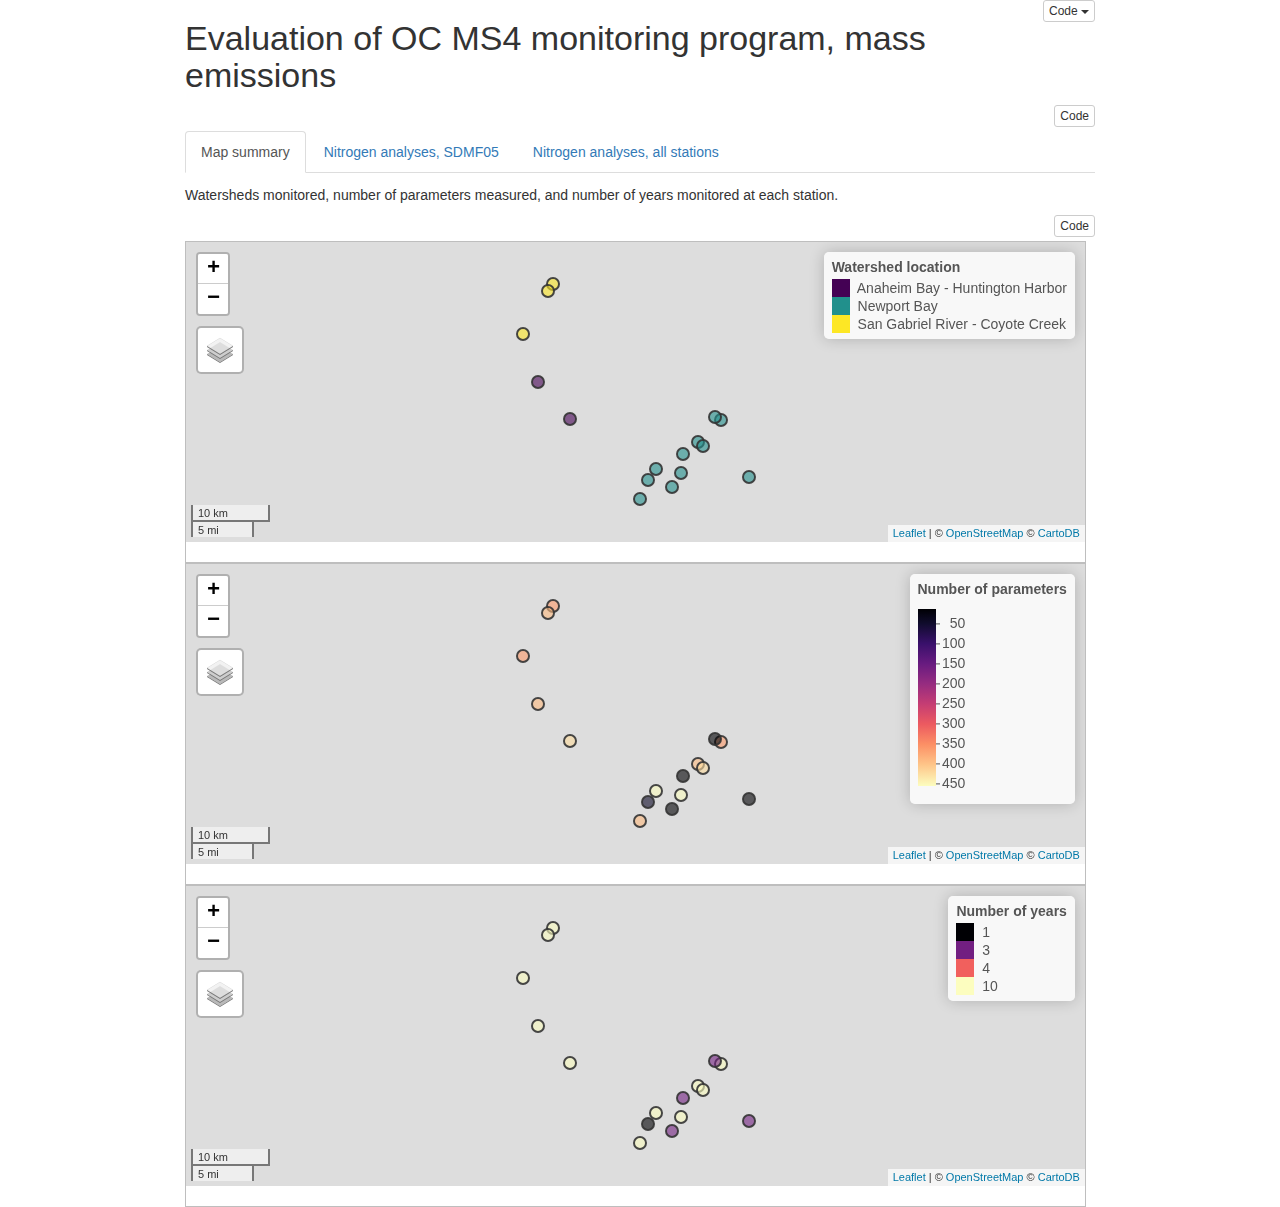
==== commit d3335ce2: "added some trend test tables for SMDF05 and all results for nitrogen maps and kendall tables" ====
--- a/index.html
+++ b/index.html
@@ -5352,6 +5352,72 @@
     });
 })();
 </script>
+<style type="text/css">.leaflet-bar button {
+background-color: rgba(255,255,255, 0.95) ;
+border: none;
+width: 100%;
+height: 20px;
+line-height: 15px;
+font-size: 85%;
+
+text-align: center;
+text-decoration: none;
+color: black;
+cursor: pointer;
+overflow-x: visible;
+overflow-y: hidden;
+opacity: 0.25;
+filter: alpha(opacity = 25);
+background-position: 50% 50%;
+background-repeat: no-repeat;
+display: inline-block;
+}
+.leaflet-bar button:hover {
+background-color: #00ffff; ;
+text-decoration: underline;
+opacity: 0.9;
+filter: alpha(opacity=90);
+}
+
+</style>
+<script>LeafletWidget.methods.addHomeButton = function (xmin, ymin, xmax, ymax,
+                                                label, icon, position) {
+
+  if (this.easyButton) {
+		this.easyButton.removeFrom(this);
+	}
+
+  var bx = [[ymin, xmin], [ymax, xmax]];
+
+  var easyButton = new L.easyButton({
+    position: position,
+    states: [{
+            stateName: label,   // name the state
+            icon:      icon,          // and define its properties
+            title:     label, // like its title
+            onClick: function(btn, map){
+                map.fitBounds(bx, {maxZoom: 18});
+                btn.state(label);
+            }
+    }]
+  });
+
+  easyButton.addTo(this);
+
+  this.currentEasyButton = easyButton;
+
+};
+
+
+LeafletWidget.methods.removeHomeButton = function () {
+  if (this.currentEasyButton) {
+    this.currentEasyButton.removeFrom(this);
+    this.currentEasyButton = null;
+  }
+};
+</script>
+<script>!function(){function a(a,c){this.title=a.title,this.stateName=a.stateName?a.stateName:"unnamed-state",this.icon=L.DomUtil.create("span",""),L.DomUtil.addClass(this.icon,"button-state state-"+this.stateName.replace(/(^\s*|\s*$)/g,"")),this.icon.innerHTML=b(a.icon),this.onClick=L.Util.bind(a.onClick?a.onClick:function(){},c)}function b(a){var b;return a.match(/[&;=<>"']/)?b=a:(a=a.replace(/(^\s*|\s*$)/g,""),b=L.DomUtil.create("span",""),0===a.indexOf("fa-")?L.DomUtil.addClass(b,"fa "+a):0===a.indexOf("glyphicon-")?L.DomUtil.addClass(b,"glyphicon "+a):L.DomUtil.addClass(b,a),b=b.outerHTML),b}L.Control.EasyBar=L.Control.extend({options:{position:"bottomright",id:null,leafletClasses:!0},initialize:function(a,b){b&&L.Util.setOptions(this,b),this._buildContainer(),this._buttons=[];for(var c=0;c<a.length;c++)a[c]._bar=this,a[c]._container=a[c].button,this._buttons.push(a[c]),this.container.appendChild(a[c].button)},_buildContainer:function(){this._container=this.container=L.DomUtil.create("div",""),this.options.leafletClasses&&L.DomUtil.addClass(this.container,"leaflet-bar easy-button-container leaflet-control"),this.options.id&&(this.container.id=this.options.id)},enable:function(){return L.DomUtil.addClass(this.container,"enabled"),L.DomUtil.removeClass(this.container,"disabled"),this.container.setAttribute("aria-hidden","false"),this},disable:function(){return L.DomUtil.addClass(this.container,"disabled"),L.DomUtil.removeClass(this.container,"enabled"),this.container.setAttribute("aria-hidden","true"),this},onAdd:function(){return this.container},addTo:function(a){this._map=a;for(var b=0;b<this._buttons.length;b++)this._buttons[b]._map=a;var c=this._container=this.onAdd(a),d=this.getPosition(),e=a._controlCorners[d];return L.DomUtil.addClass(c,"leaflet-control"),-1!==d.indexOf("bottom")?e.insertBefore(c,e.firstChild):e.appendChild(c),this}}),L.easyBar=function(){for(var a=[L.Control.EasyBar],b=0;b<arguments.length;b++)a.push(arguments[b]);return new(Function.prototype.bind.apply(L.Control.EasyBar,a))},L.Control.EasyButton=L.Control.extend({options:{position:"bottomright",id:null,type:"replace",states:[],leafletClasses:!0},initialize:function(b,c,d,e){this.options.states=[],null!=e&&(this.options.id=e),this.storage={},"object"==typeof arguments[arguments.length-1]&&L.Util.setOptions(this,arguments[arguments.length-1]),0===this.options.states.length&&"string"==typeof b&&"function"==typeof c&&this.options.states.push({icon:b,onClick:c,title:"string"==typeof d?d:""}),this._states=[];for(var f=0;f<this.options.states.length;f++)this._states.push(new a(this.options.states[f],this));this._buildButton(),this._activateState(this._states[0])},_buildButton:function(){if(this.button=L.DomUtil.create("button",""),this.options.id&&(this.button.id=this.options.id),this.options.leafletClasses&&L.DomUtil.addClass(this.button,"easy-button-button leaflet-bar-part"),L.DomEvent.addListener(this.button,"dblclick",L.DomEvent.stop),L.DomEvent.addListener(this.button,"click",function(a){L.DomEvent.stop(a),this._currentState.onClick(this,this._map?this._map:null),this._map.getContainer().focus()},this),"replace"==this.options.type)this.button.appendChild(this._currentState.icon);else for(var a=0;a<this._states.length;a++)this.button.appendChild(this._states[a].icon)},_currentState:{stateName:"unnamed",icon:function(){return document.createElement("span")}()},_states:null,state:function(a){return"string"==typeof a?this._activateStateNamed(a):"number"==typeof a&&this._activateState(this._states[a]),this},_activateStateNamed:function(a){for(var b=0;b<this._states.length;b++)this._states[b].stateName==a&&this._activateState(this._states[b])},_activateState:function(a){if(a!==this._currentState){"replace"==this.options.type&&(this.button.appendChild(a.icon),this.button.removeChild(this._currentState.icon)),a.title?this.button.title=a.title:this.button.removeAttribute("title");for(var b=0;b<this._states.length;b++)L.DomUtil.removeClass(this._states[b].icon,this._currentState.stateName+"-active"),L.DomUtil.addClass(this._states[b].icon,a.stateName+"-active");L.DomUtil.removeClass(this.button,this._currentState.stateName+"-active"),L.DomUtil.addClass(this.button,a.stateName+"-active"),this._currentState=a}},enable:function(){return L.DomUtil.addClass(this.button,"enabled"),L.DomUtil.removeClass(this.button,"disabled"),this.button.setAttribute("aria-hidden","false"),this},disable:function(){return L.DomUtil.addClass(this.button,"disabled"),L.DomUtil.removeClass(this.button,"enabled"),this.button.setAttribute("aria-hidden","true"),this},removeFrom:function(a){return this._container.parentNode.removeChild(this._container),this._map=null,this},onAdd:function(){var a=L.easyBar([this],{position:this.options.position,leafletClasses:this.options.leafletClasses});return this._container=a.container,this._container}}),L.easyButton=function(){var a=Array.prototype.concat.apply([L.Control.EasyButton],arguments);return new(Function.prototype.bind.apply(L.Control.EasyButton,a))}}();
+</script>
 
 <style type="text/css">code{white-space: pre;}</style>
 <style type="text/css">
@@ -5398,6 +5464,7 @@
 }
 </style>
 
+<style type="text/css">th, td {padding-left: 20px;padding-right: 20px; }</style>
 
 
 
@@ -5532,12 +5599,20 @@
 library(viridisLite)
 library(lubridate)
 library(patchwork)
+library(stargazer)
+library(EnvStats)
+library(shiny)
+library(kableExtra)
+
+
+mptyps &lt;- c(&quot;CartoDB.Positron&quot;, &quot;CartoDB.DarkMatter&quot;, &quot;OpenStreetMap&quot;, &quot;Esri.WorldImagery&quot;, &quot;OpenTopoMap&quot;)
 
 mapviewOptions(leafletHeight = 300)
 
 prj &lt;- 4326 # wgs84
 
-data(dwdat)
+source(&#39;R/funcs.R&#39;)
+
 data(medat)</code></pre>
 <div id="map-summary" class="section level2">
 <h2>Map summary</h2>
@@ -5547,7 +5622,7 @@
   unique %&gt;% 
   st_as_sf(coords = c(&#39;Longitude&#39;, &#39;Latitude&#39;), crs = prj)
 
-m1 &lt;- mapview(tomap, zcol = &#39;Watershed&#39;, layer.name = &#39;Watershed location&#39;, homebutton = F)
+m1a &lt;- mapview(tomap, zcol = &#39;Watershed&#39;, layer.name = &#39;Watershed location&#39;, homebutton = F, map.types = mptyps)
 
 tomap &lt;- medat %&gt;% 
   select(StationCode, Parameter, Longitude, Latitude) %&gt;% 
@@ -5556,7 +5631,7 @@
   summarise(n = n()) %&gt;% 
   st_as_sf(coords = c(&#39;Longitude&#39;, &#39;Latitude&#39;), crs = prj)
 
-m2 &lt;- mapview(tomap, zcol = &#39;n&#39;, layer.name = &#39;Number of parameters&#39;, homebutton = F, col.regions = magma)
+m2a &lt;- mapview(tomap, zcol = &#39;n&#39;, layer.name = &#39;Number of parameters&#39;, homebutton = F, col.regions = magma, map.types = mptyps)
 
 tomap &lt;- medat %&gt;% 
   select(StationCode, yr = Date, Longitude, Latitude) %&gt;% 
@@ -5566,20 +5641,20 @@
   summarise(n = n()) %&gt;% 
   st_as_sf(coords = c(&#39;Longitude&#39;, &#39;Latitude&#39;), crs = prj)
 
-m3 &lt;- mapview(tomap, zcol = &#39;n&#39;, layer.name = &#39;Number of years&#39;, homebutton = F, col.regions = magma)
-
-leafsync::sync(m1, m2, m3, ncol = 1) </code></pre>
+m3a &lt;- mapview(tomap, zcol = &#39;n&#39;, layer.name = &#39;Number of years&#39;, homebutton = F, col.regions = magma, map.types = mptyps)
+
+leafsync::sync(m1a, m2a, m3a, ncol = 1) </code></pre>
 <div style="display:inline;width:99%;float:left;border-style:solid;border-color:#BEBEBE;border-width:1px 1px 1px 1px;">
-<div id="htmlwidget-4182" style="width:100%;height:300px;" class="leaflet html-widget"></div>
-<script type="application/json" data-for="htmlwidget-4182">{"x":{"options":{"minZoom":1,"maxZoom":100,"crs":{"crsClass":"L.CRS.EPSG3857","code":null,"proj4def":null,"projectedBounds":null,"options":{}},"preferCanvas":false,"bounceAtZoomLimits":false,"maxBounds":[[[-90,-370]],[[90,370]]]},"calls":[{"method":"addProviderTiles","args":["CartoDB.Positron",1,"CartoDB.Positron",{"errorTileUrl":"","noWrap":false,"detectRetina":false}]},{"method":"addProviderTiles","args":["CartoDB.DarkMatter",2,"CartoDB.DarkMatter",{"errorTileUrl":"","noWrap":false,"detectRetina":false}]},{"method":"addProviderTiles","args":["OpenStreetMap",3,"OpenStreetMap",{"errorTileUrl":"","noWrap":false,"detectRetina":false}]},{"method":"addProviderTiles","args":["Esri.WorldImagery",4,"Esri.WorldImagery",{"errorTileUrl":"","noWrap":false,"detectRetina":false}]},{"method":"addProviderTiles","args":["OpenTopoMap",5,"OpenTopoMap",{"errorTileUrl":"","noWrap":false,"detectRetina":false}]},{"method":"createMapPane","args":["point",440]},{"method":"addCircleMarkers","args":[[33.65166,33.69167,33.75942,33.63972,33.815,33.871881,33.71639,33.62556,33.717483,33.864024,33.67778,33.71972,33.66055,33.65555,33.64778,33.68639],[-117.75278,-117.82305,-118.04289,-117.85806,-118.0636,-118.021616,-117.791,-117.90306,-117.999328,-118.029436,-117.84389,-117.79889,-117.88028,-117.84556,-117.89171,-117.81639],6,null,"Watershed location",{"crs":{"crsClass":"L.CRS.EPSG3857","code":null,"proj4def":null,"projectedBounds":null,"options":{}},"pane":"point","stroke":true,"color":"#333333","weight":2,"opacity":[0.9,0.9,0.9,0.9,0.9,0.9,0.9,0.9,0.9,0.9,0.9,0.9,0.9,0.9,0.9,0.9],"fill":true,"fillColor":["#21908C","#21908C","#440154","#21908C","#FDE725","#FDE725","#21908C","#21908C","#440154","#FDE725","#21908C","#21908C","#21908C","#21908C","#21908C","#21908C"],"fillOpacity":[0.6,0.6,0.6,0.6,0.6,0.6,0.6,0.6,0.6,0.6,0.6,0.6,0.6,0.6,0.6,0.6]},null,null,["<html><head><link rel=\"stylesheet\" type=\"text/css\" href=\"lib/popup/popup.css\"><\/head><body><div class=\"scrollableContainer\"><table class=\"popup scrollable\" id=\"popup\"><tr class='coord'><td><\/td><td><b>Feature ID<\/b><\/td><td align='right'>1&emsp;<\/td><\/tr><tr class='alt'><td>1<\/td><td><b>StationCode&emsp;<\/b><\/td><td align='right'>ACWF18&emsp;<\/td><\/tr><tr><td>2<\/td><td><b>Watershed&emsp;<\/b><\/td><td align='right'>Newport Bay&emsp;<\/td><\/tr><tr class='alt'><td>3<\/td><td><b>geometry&emsp;<\/b><\/td><td align='right'>sfc_POINT&emsp;<\/td><\/tr><\/table><\/div><\/body><\/html>","<html><head><link rel=\"stylesheet\" type=\"text/css\" href=\"lib/popup/popup.css\"><\/head><body><div class=\"scrollableContainer\"><table class=\"popup scrollable\" id=\"popup\"><tr class='coord'><td><\/td><td><b>Feature ID<\/b><\/td><td align='right'>257&emsp;<\/td><\/tr><tr class='alt'><td>1<\/td><td><b>StationCode&emsp;<\/b><\/td><td align='right'>BARSED&emsp;<\/td><\/tr><tr><td>2<\/td><td><b>Watershed&emsp;<\/b><\/td><td align='right'>Newport Bay&emsp;<\/td><\/tr><tr class='alt'><td>3<\/td><td><b>geometry&emsp;<\/b><\/td><td align='right'>sfc_POINT&emsp;<\/td><\/tr><\/table><\/div><\/body><\/html>","<html><head><link rel=\"stylesheet\" type=\"text/css\" href=\"lib/popup/popup.css\"><\/head><body><div class=\"scrollableContainer\"><table class=\"popup scrollable\" id=\"popup\"><tr class='coord'><td><\/td><td><b>Feature ID<\/b><\/td><td align='right'>20244&emsp;<\/td><\/tr><tr class='alt'><td>1<\/td><td><b>StationCode&emsp;<\/b><\/td><td align='right'>BCC02&emsp;<\/td><\/tr><tr><td>2<\/td><td><b>Watershed&emsp;<\/b><\/td><td align='right'>Anaheim Bay - Huntington Harbor&emsp;<\/td><\/tr><tr class='alt'><td>3<\/td><td><b>geometry&emsp;<\/b><\/td><td align='right'>sfc_POINT&emsp;<\/td><\/tr><\/table><\/div><\/body><\/html>","<html><head><link rel=\"stylesheet\" type=\"text/css\" href=\"lib/popup/popup.css\"><\/head><body><div class=\"scrollableContainer\"><table class=\"popup scrollable\" id=\"popup\"><tr class='coord'><td><\/td><td><b>Feature ID<\/b><\/td><td align='right'>30087&emsp;<\/td><\/tr><tr class='alt'><td>1<\/td><td><b>StationCode&emsp;<\/b><\/td><td align='right'>BCF04&emsp;<\/td><\/tr><tr><td>2<\/td><td><b>Watershed&emsp;<\/b><\/td><td align='right'>Newport Bay&emsp;<\/td><\/tr><tr class='alt'><td>3<\/td><td><b>geometry&emsp;<\/b><\/td><td align='right'>sfc_POINT&emsp;<\/td><\/tr><\/table><\/div><\/body><\/html>","<html><head><link rel=\"stylesheet\" type=\"text/css\" href=\"lib/popup/popup.css\"><\/head><body><div class=\"scrollableContainer\"><table class=\"popup scrollable\" id=\"popup\"><tr class='coord'><td><\/td><td><b>Feature ID<\/b><\/td><td align='right'>30429&emsp;<\/td><\/tr><tr class='alt'><td>1<\/td><td><b>StationCode&emsp;<\/b><\/td><td align='right'>CARB01&emsp;<\/td><\/tr><tr><td>2<\/td><td><b>Watershed&emsp;<\/b><\/td><td align='right'>San Gabriel River - Coyote Creek&emsp;<\/td><\/tr><tr class='alt'><td>3<\/td><td><b>geometry&emsp;<\/b><\/td><td align='right'>sfc_POINT&emsp;<\/td><\/tr><\/table><\/div><\/body><\/html>","<html><head><link rel=\"stylesheet\" type=\"text/css\" href=\"lib/popup/popup.css\"><\/head><body><div class=\"scrollableContainer\"><table class=\"popup scrollable\" id=\"popup\"><tr class='coord'><td><\/td><td><b>Feature ID<\/b><\/td><td align='right'>36141&emsp;<\/td><\/tr><tr class='alt'><td>1<\/td><td><b>StationCode&emsp;<\/b><\/td><td align='right'>CCBA01&emsp;<\/td><\/tr><tr><td>2<\/td><td><b>Watershed&emsp;<\/b><\/td><td align='right'>San Gabriel River - Coyote Creek&emsp;<\/td><\/tr><tr class='alt'><td>3<\/td><td><b>geometry&emsp;<\/b><\/td><td align='right'>sfc_POINT&emsp;<\/td><\/tr><\/table><\/div><\/body><\/html>","<html><head><link rel=\"stylesheet\" type=\"text/css\" href=\"lib/popup/popup.css\"><\/head><body><div class=\"scrollableContainer\"><table class=\"popup scrollable\" id=\"popup\"><tr class='coord'><td><\/td><td><b>Feature ID<\/b><\/td><td align='right'>41740&emsp;<\/td><\/tr><tr class='alt'><td>1<\/td><td><b>StationCode&emsp;<\/b><\/td><td align='right'>CICF25&emsp;<\/td><\/tr><tr><td>2<\/td><td><b>Watershed&emsp;<\/b><\/td><td align='right'>Newport Bay&emsp;<\/td><\/tr><tr class='alt'><td>3<\/td><td><b>geometry&emsp;<\/b><\/td><td align='right'>sfc_POINT&emsp;<\/td><\/tr><\/table><\/div><\/body><\/html>","<html><head><link rel=\"stylesheet\" type=\"text/css\" href=\"lib/popup/popup.css\"><\/head><body><div class=\"scrollableContainer\"><table class=\"popup scrollable\" id=\"popup\"><tr class='coord'><td><\/td><td><b>Feature ID<\/b><\/td><td align='right'>56142&emsp;<\/td><\/tr><tr class='alt'><td>1<\/td><td><b>StationCode&emsp;<\/b><\/td><td align='right'>CMCG02&emsp;<\/td><\/tr><tr><td>2<\/td><td><b>Watershed&emsp;<\/b><\/td><td align='right'>Newport Bay&emsp;<\/td><\/tr><tr class='alt'><td>3<\/td><td><b>geometry&emsp;<\/b><\/td><td align='right'>sfc_POINT&emsp;<\/td><\/tr><\/table><\/div><\/body><\/html>","<html><head><link rel=\"stylesheet\" type=\"text/css\" href=\"lib/popup/popup.css\"><\/head><body><div class=\"scrollableContainer\"><table class=\"popup scrollable\" id=\"popup\"><tr class='coord'><td><\/td><td><b>Feature ID<\/b><\/td><td align='right'>73416&emsp;<\/td><\/tr><tr class='alt'><td>1<\/td><td><b>StationCode&emsp;<\/b><\/td><td align='right'>EGWC05&emsp;<\/td><\/tr><tr><td>2<\/td><td><b>Watershed&emsp;<\/b><\/td><td align='right'>Anaheim Bay - Huntington Harbor&emsp;<\/td><\/tr><tr class='alt'><td>3<\/td><td><b>geometry&emsp;<\/b><\/td><td align='right'>sfc_POINT&emsp;<\/td><\/tr><\/table><\/div><\/body><\/html>","<html><head><link rel=\"stylesheet\" type=\"text/css\" href=\"lib/popup/popup.css\"><\/head><body><div class=\"scrollableContainer\"><table class=\"popup scrollable\" id=\"popup\"><tr class='coord'><td><\/td><td><b>Feature ID<\/b><\/td><td align='right'>83238&emsp;<\/td><\/tr><tr class='alt'><td>1<\/td><td><b>StationCode&emsp;<\/b><\/td><td align='right'>FCVA03&emsp;<\/td><\/tr><tr><td>2<\/td><td><b>Watershed&emsp;<\/b><\/td><td align='right'>San Gabriel River - Coyote Creek&emsp;<\/td><\/tr><tr class='alt'><td>3<\/td><td><b>geometry&emsp;<\/b><\/td><td align='right'>sfc_POINT&emsp;<\/td><\/tr><\/table><\/div><\/body><\/html>","<html><head><link rel=\"stylesheet\" type=\"text/css\" href=\"lib/popup/popup.css\"><\/head><body><div class=\"scrollableContainer\"><table class=\"popup scrollable\" id=\"popup\"><tr class='coord'><td><\/td><td><b>Feature ID<\/b><\/td><td align='right'>90279&emsp;<\/td><\/tr><tr class='alt'><td>1<\/td><td><b>StationCode&emsp;<\/b><\/td><td align='right'>LANF08&emsp;<\/td><\/tr><tr><td>2<\/td><td><b>Watershed&emsp;<\/b><\/td><td align='right'>Newport Bay&emsp;<\/td><\/tr><tr class='alt'><td>3<\/td><td><b>geometry&emsp;<\/b><\/td><td align='right'>sfc_POINT&emsp;<\/td><\/tr><\/table><\/div><\/body><\/html>","<html><head><link rel=\"stylesheet\" type=\"text/css\" href=\"lib/popup/popup.css\"><\/head><body><div class=\"scrollableContainer\"><table class=\"popup scrollable\" id=\"popup\"><tr class='coord'><td><\/td><td><b>Feature ID<\/b><\/td><td align='right'>90643&emsp;<\/td><\/tr><tr class='alt'><td>1<\/td><td><b>StationCode&emsp;<\/b><\/td><td align='right'>MIRF07&emsp;<\/td><\/tr><tr><td>2<\/td><td><b>Watershed&emsp;<\/b><\/td><td align='right'>Newport Bay&emsp;<\/td><\/tr><tr class='alt'><td>3<\/td><td><b>geometry&emsp;<\/b><\/td><td align='right'>sfc_POINT&emsp;<\/td><\/tr><\/table><\/div><\/body><\/html>","<html><head><link rel=\"stylesheet\" type=\"text/css\" href=\"lib/popup/popup.css\"><\/head><body><div class=\"scrollableContainer\"><table class=\"popup scrollable\" id=\"popup\"><tr class='coord'><td><\/td><td><b>Feature ID<\/b><\/td><td align='right'>91046&emsp;<\/td><\/tr><tr class='alt'><td>1<\/td><td><b>StationCode&emsp;<\/b><\/td><td align='right'>SADF01&emsp;<\/td><\/tr><tr><td>2<\/td><td><b>Watershed&emsp;<\/b><\/td><td align='right'>Newport Bay&emsp;<\/td><\/tr><tr class='alt'><td>3<\/td><td><b>geometry&emsp;<\/b><\/td><td align='right'>sfc_POINT&emsp;<\/td><\/tr><\/table><\/div><\/body><\/html>","<html><head><link rel=\"stylesheet\" type=\"text/css\" href=\"lib/popup/popup.css\"><\/head><body><div class=\"scrollableContainer\"><table class=\"popup scrollable\" id=\"popup\"><tr class='coord'><td><\/td><td><b>Feature ID<\/b><\/td><td align='right'>113250&emsp;<\/td><\/tr><tr class='alt'><td>1<\/td><td><b>StationCode&emsp;<\/b><\/td><td align='right'>SDMF05&emsp;<\/td><\/tr><tr><td>2<\/td><td><b>Watershed&emsp;<\/b><\/td><td align='right'>Newport Bay&emsp;<\/td><\/tr><tr class='alt'><td>3<\/td><td><b>geometry&emsp;<\/b><\/td><td align='right'>sfc_POINT&emsp;<\/td><\/tr><\/table><\/div><\/body><\/html>","<html><head><link rel=\"stylesheet\" type=\"text/css\" href=\"lib/popup/popup.css\"><\/head><body><div class=\"scrollableContainer\"><table class=\"popup scrollable\" id=\"popup\"><tr class='coord'><td><\/td><td><b>Feature ID<\/b><\/td><td align='right'>136090&emsp;<\/td><\/tr><tr class='alt'><td>1<\/td><td><b>StationCode&emsp;<\/b><\/td><td align='right'>SICG03&emsp;<\/td><\/tr><tr><td>2<\/td><td><b>Watershed&emsp;<\/b><\/td><td align='right'>Newport Bay&emsp;<\/td><\/tr><tr class='alt'><td>3<\/td><td><b>geometry&emsp;<\/b><\/td><td align='right'>sfc_POINT&emsp;<\/td><\/tr><\/table><\/div><\/body><\/html>","<html><head><link rel=\"stylesheet\" type=\"text/css\" href=\"lib/popup/popup.css\"><\/head><body><div class=\"scrollableContainer\"><table class=\"popup scrollable\" id=\"popup\"><tr class='coord'><td><\/td><td><b>Feature ID<\/b><\/td><td align='right'>136147&emsp;<\/td><\/tr><tr class='alt'><td>1<\/td><td><b>StationCode&emsp;<\/b><\/td><td align='right'>WYLSED&emsp;<\/td><\/tr><tr><td>2<\/td><td><b>Watershed&emsp;<\/b><\/td><td align='right'>Newport Bay&emsp;<\/td><\/tr><tr class='alt'><td>3<\/td><td><b>geometry&emsp;<\/b><\/td><td align='right'>sfc_POINT&emsp;<\/td><\/tr><\/table><\/div><\/body><\/html>"],{"maxWidth":800,"minWidth":50,"autoPan":true,"keepInView":false,"closeButton":true,"closeOnClick":true,"className":""},["Newport Bay","Newport Bay","Anaheim Bay - Huntington Harbor","Newport Bay","San Gabriel River - Coyote Creek","San Gabriel River - Coyote Creek","Newport Bay","Newport Bay","Anaheim Bay - Huntington Harbor","San Gabriel River - Coyote Creek","Newport Bay","Newport Bay","Newport Bay","Newport Bay","Newport Bay","Newport Bay"],{"interactive":false,"permanent":false,"direction":"auto","opacity":1,"offset":[0,0],"textsize":"10px","textOnly":false,"className":"","sticky":true},null]},{"method":"addScaleBar","args":[{"maxWidth":100,"metric":true,"imperial":true,"updateWhenIdle":true,"position":"bottomleft"}]},{"method":"addLayersControl","args":[["CartoDB.Positron","CartoDB.DarkMatter","OpenStreetMap","Esri.WorldImagery","OpenTopoMap"],"Watershed location",{"collapsed":true,"autoZIndex":true,"position":"topleft"}]},{"method":"addLegend","args":[{"colors":["#440154","#21908C","#FDE725"],"labels":["Anaheim Bay - Huntington Harbor","Newport Bay","San Gabriel River - Coyote Creek"],"na_color":null,"na_label":"NA","opacity":1,"position":"topright","type":"factor","title":"Watershed location","extra":null,"layerId":null,"className":"info legend","group":"Watershed location"}]}],"limits":{"lat":[33.62556,33.871881],"lng":[-118.0636,-117.75278]}},"evals":[],"jsHooks":{"render":[{"code":"function(el, x, data) {\n  return (\n      function(el, x, data) {\n      // get the leaflet map\n      var map = this; //HTMLWidgets.find('#' + el.id);\n      // we need a new div element because we have to handle\n      // the mouseover output separately\n      // debugger;\n      function addElement () {\n      // generate new div Element\n      var newDiv = $(document.createElement('div'));\n      // append at end of leaflet htmlwidget container\n      $(el).append(newDiv);\n      //provide ID and style\n      newDiv.addClass('lnlt');\n      newDiv.css({\n      'position': 'relative',\n      'bottomleft':  '0px',\n      'background-color': 'rgba(255, 255, 255, 0.7)',\n      'box-shadow': '0 0 2px #bbb',\n      'background-clip': 'padding-box',\n      'margin': '0',\n      'padding-left': '5px',\n      'color': '#333',\n      'font': '9px/1.5 \"Helvetica Neue\", Arial, Helvetica, sans-serif',\n      'z-index': '700',\n      });\n      return newDiv;\n      }\n\n\n      // check for already existing lnlt class to not duplicate\n      var lnlt = $(el).find('.lnlt');\n\n      if(!lnlt.length) {\n      lnlt = addElement();\n\n      // grab the special div we generated in the beginning\n      // and put the mousmove output there\n\n      map.on('mousemove', function (e) {\n      if (e.originalEvent.ctrlKey) {\n      if (document.querySelector('.lnlt') === null) lnlt = addElement();\n      lnlt.text(\n                           ' lon: ' + (e.latlng.lng).toFixed(5) +\n                           ' | lat: ' + (e.latlng.lat).toFixed(5) +\n                           ' | zoom: ' + map.getZoom() +\n                           ' | x: ' + L.CRS.EPSG3857.project(e.latlng).x.toFixed(0) +\n                           ' | y: ' + L.CRS.EPSG3857.project(e.latlng).y.toFixed(0) +\n                           ' | epsg: 3857 ' +\n                           ' | proj4: +proj=merc +a=6378137 +b=6378137 +lat_ts=0.0 +lon_0=0.0 +x_0=0.0 +y_0=0 +k=1.0 +units=m +nadgrids=@null +no_defs ');\n      } else {\n      if (document.querySelector('.lnlt') === null) lnlt = addElement();\n      lnlt.text(\n                      ' lon: ' + (e.latlng.lng).toFixed(5) +\n                      ' | lat: ' + (e.latlng.lat).toFixed(5) +\n                      ' | zoom: ' + map.getZoom() + ' ');\n      }\n      });\n\n      // remove the lnlt div when mouse leaves map\n      map.on('mouseout', function (e) {\n      var strip = document.querySelector('.lnlt');\n      strip.remove();\n      });\n\n      };\n\n      //$(el).keypress(67, function(e) {\n      map.on('preclick', function(e) {\n      if (e.originalEvent.ctrlKey) {\n      if (document.querySelector('.lnlt') === null) lnlt = addElement();\n      lnlt.text(\n                      ' lon: ' + (e.latlng.lng).toFixed(5) +\n                      ' | lat: ' + (e.latlng.lat).toFixed(5) +\n                      ' | zoom: ' + map.getZoom() + ' ');\n      var txt = document.querySelector('.lnlt').textContent;\n      console.log(txt);\n      //txt.innerText.focus();\n      //txt.select();\n      setClipboardText('\"' + txt + '\"');\n      }\n      });\n\n      //map.on('click', function (e) {\n      //  var txt = document.querySelector('.lnlt').textContent;\n      //  console.log(txt);\n      //  //txt.innerText.focus();\n      //  //txt.select();\n      //  setClipboardText(txt);\n      //});\n\n      function setClipboardText(text){\n      var id = 'mycustom-clipboard-textarea-hidden-id';\n      var existsTextarea = document.getElementById(id);\n\n      if(!existsTextarea){\n      console.log('Creating textarea');\n      var textarea = document.createElement('textarea');\n      textarea.id = id;\n      // Place in top-left corner of screen regardless of scroll position.\n      textarea.style.position = 'fixed';\n      textarea.style.top = 0;\n      textarea.style.left = 0;\n\n      // Ensure it has a small width and height. Setting to 1px / 1em\n      // doesn't work as this gives a negative w/h on some browsers.\n      textarea.style.width = '1px';\n      textarea.style.height = '1px';\n\n      // We don't need padding, reducing the size if it does flash render.\n      textarea.style.padding = 0;\n\n      // Clean up any borders.\n      textarea.style.border = 'none';\n      textarea.style.outline = 'none';\n      textarea.style.boxShadow = 'none';\n\n      // Avoid flash of white box if rendered for any reason.\n      textarea.style.background = 'transparent';\n      document.querySelector('body').appendChild(textarea);\n      console.log('The textarea now exists :)');\n      existsTextarea = document.getElementById(id);\n      }else{\n      console.log('The textarea already exists :3')\n      }\n\n      existsTextarea.value = text;\n      existsTextarea.select();\n\n      try {\n      var status = document.execCommand('copy');\n      if(!status){\n      console.error('Cannot copy text');\n      }else{\n      console.log('The text is now on the clipboard');\n      }\n      } catch (err) {\n      console.log('Unable to copy.');\n      }\n      }\n\n\n      }\n      ).call(this.getMap(), el, x, data);\n}","data":null}]}}</script>
+<div id="htmlwidget-1856" style="width:100%;height:300px;" class="leaflet html-widget"></div>
+<script type="application/json" data-for="htmlwidget-1856">{"x":{"options":{"minZoom":1,"maxZoom":100,"crs":{"crsClass":"L.CRS.EPSG3857","code":null,"proj4def":null,"projectedBounds":null,"options":{}},"preferCanvas":false,"bounceAtZoomLimits":false,"maxBounds":[[[-90,-370]],[[90,370]]]},"calls":[{"method":"addProviderTiles","args":["CartoDB.Positron",1,"CartoDB.Positron",{"errorTileUrl":"","noWrap":false,"detectRetina":false}]},{"method":"addProviderTiles","args":["CartoDB.DarkMatter",2,"CartoDB.DarkMatter",{"errorTileUrl":"","noWrap":false,"detectRetina":false}]},{"method":"addProviderTiles","args":["OpenStreetMap",3,"OpenStreetMap",{"errorTileUrl":"","noWrap":false,"detectRetina":false}]},{"method":"addProviderTiles","args":["Esri.WorldImagery",4,"Esri.WorldImagery",{"errorTileUrl":"","noWrap":false,"detectRetina":false}]},{"method":"addProviderTiles","args":["OpenTopoMap",5,"OpenTopoMap",{"errorTileUrl":"","noWrap":false,"detectRetina":false}]},{"method":"createMapPane","args":["point",440]},{"method":"addCircleMarkers","args":[[33.65166,33.69167,33.75942,33.63972,33.815,33.871881,33.71639,33.62556,33.717483,33.864024,33.67778,33.71972,33.66055,33.65555,33.64778,33.68639],[-117.75278,-117.82305,-118.04289,-117.85806,-118.0636,-118.021616,-117.791,-117.90306,-117.999328,-118.029436,-117.84389,-117.79889,-117.88028,-117.84556,-117.89171,-117.81639],6,null,"Watershed location",{"crs":{"crsClass":"L.CRS.EPSG3857","code":null,"proj4def":null,"projectedBounds":null,"options":{}},"pane":"point","stroke":true,"color":"#333333","weight":2,"opacity":[0.9,0.9,0.9,0.9,0.9,0.9,0.9,0.9,0.9,0.9,0.9,0.9,0.9,0.9,0.9,0.9],"fill":true,"fillColor":["#21908C","#21908C","#440154","#21908C","#FDE725","#FDE725","#21908C","#21908C","#440154","#FDE725","#21908C","#21908C","#21908C","#21908C","#21908C","#21908C"],"fillOpacity":[0.6,0.6,0.6,0.6,0.6,0.6,0.6,0.6,0.6,0.6,0.6,0.6,0.6,0.6,0.6,0.6]},null,null,["<html><head><link rel=\"stylesheet\" type=\"text/css\" href=\"lib/popup/popup.css\"><\/head><body><div class=\"scrollableContainer\"><table class=\"popup scrollable\" id=\"popup\"><tr class='coord'><td><\/td><td><b>Feature ID<\/b><\/td><td align='right'>1&emsp;<\/td><\/tr><tr class='alt'><td>1<\/td><td><b>StationCode&emsp;<\/b><\/td><td align='right'>ACWF18&emsp;<\/td><\/tr><tr><td>2<\/td><td><b>Watershed&emsp;<\/b><\/td><td align='right'>Newport Bay&emsp;<\/td><\/tr><tr class='alt'><td>3<\/td><td><b>geometry&emsp;<\/b><\/td><td align='right'>sfc_POINT&emsp;<\/td><\/tr><\/table><\/div><\/body><\/html>","<html><head><link rel=\"stylesheet\" type=\"text/css\" href=\"lib/popup/popup.css\"><\/head><body><div class=\"scrollableContainer\"><table class=\"popup scrollable\" id=\"popup\"><tr class='coord'><td><\/td><td><b>Feature ID<\/b><\/td><td align='right'>257&emsp;<\/td><\/tr><tr class='alt'><td>1<\/td><td><b>StationCode&emsp;<\/b><\/td><td align='right'>BARSED&emsp;<\/td><\/tr><tr><td>2<\/td><td><b>Watershed&emsp;<\/b><\/td><td align='right'>Newport Bay&emsp;<\/td><\/tr><tr class='alt'><td>3<\/td><td><b>geometry&emsp;<\/b><\/td><td align='right'>sfc_POINT&emsp;<\/td><\/tr><\/table><\/div><\/body><\/html>","<html><head><link rel=\"stylesheet\" type=\"text/css\" href=\"lib/popup/popup.css\"><\/head><body><div class=\"scrollableContainer\"><table class=\"popup scrollable\" id=\"popup\"><tr class='coord'><td><\/td><td><b>Feature ID<\/b><\/td><td align='right'>20244&emsp;<\/td><\/tr><tr class='alt'><td>1<\/td><td><b>StationCode&emsp;<\/b><\/td><td align='right'>BCC02&emsp;<\/td><\/tr><tr><td>2<\/td><td><b>Watershed&emsp;<\/b><\/td><td align='right'>Anaheim Bay - Huntington Harbor&emsp;<\/td><\/tr><tr class='alt'><td>3<\/td><td><b>geometry&emsp;<\/b><\/td><td align='right'>sfc_POINT&emsp;<\/td><\/tr><\/table><\/div><\/body><\/html>","<html><head><link rel=\"stylesheet\" type=\"text/css\" href=\"lib/popup/popup.css\"><\/head><body><div class=\"scrollableContainer\"><table class=\"popup scrollable\" id=\"popup\"><tr class='coord'><td><\/td><td><b>Feature ID<\/b><\/td><td align='right'>30087&emsp;<\/td><\/tr><tr class='alt'><td>1<\/td><td><b>StationCode&emsp;<\/b><\/td><td align='right'>BCF04&emsp;<\/td><\/tr><tr><td>2<\/td><td><b>Watershed&emsp;<\/b><\/td><td align='right'>Newport Bay&emsp;<\/td><\/tr><tr class='alt'><td>3<\/td><td><b>geometry&emsp;<\/b><\/td><td align='right'>sfc_POINT&emsp;<\/td><\/tr><\/table><\/div><\/body><\/html>","<html><head><link rel=\"stylesheet\" type=\"text/css\" href=\"lib/popup/popup.css\"><\/head><body><div class=\"scrollableContainer\"><table class=\"popup scrollable\" id=\"popup\"><tr class='coord'><td><\/td><td><b>Feature ID<\/b><\/td><td align='right'>30429&emsp;<\/td><\/tr><tr class='alt'><td>1<\/td><td><b>StationCode&emsp;<\/b><\/td><td align='right'>CARB01&emsp;<\/td><\/tr><tr><td>2<\/td><td><b>Watershed&emsp;<\/b><\/td><td align='right'>San Gabriel River - Coyote Creek&emsp;<\/td><\/tr><tr class='alt'><td>3<\/td><td><b>geometry&emsp;<\/b><\/td><td align='right'>sfc_POINT&emsp;<\/td><\/tr><\/table><\/div><\/body><\/html>","<html><head><link rel=\"stylesheet\" type=\"text/css\" href=\"lib/popup/popup.css\"><\/head><body><div class=\"scrollableContainer\"><table class=\"popup scrollable\" id=\"popup\"><tr class='coord'><td><\/td><td><b>Feature ID<\/b><\/td><td align='right'>36141&emsp;<\/td><\/tr><tr class='alt'><td>1<\/td><td><b>StationCode&emsp;<\/b><\/td><td align='right'>CCBA01&emsp;<\/td><\/tr><tr><td>2<\/td><td><b>Watershed&emsp;<\/b><\/td><td align='right'>San Gabriel River - Coyote Creek&emsp;<\/td><\/tr><tr class='alt'><td>3<\/td><td><b>geometry&emsp;<\/b><\/td><td align='right'>sfc_POINT&emsp;<\/td><\/tr><\/table><\/div><\/body><\/html>","<html><head><link rel=\"stylesheet\" type=\"text/css\" href=\"lib/popup/popup.css\"><\/head><body><div class=\"scrollableContainer\"><table class=\"popup scrollable\" id=\"popup\"><tr class='coord'><td><\/td><td><b>Feature ID<\/b><\/td><td align='right'>41740&emsp;<\/td><\/tr><tr class='alt'><td>1<\/td><td><b>StationCode&emsp;<\/b><\/td><td align='right'>CICF25&emsp;<\/td><\/tr><tr><td>2<\/td><td><b>Watershed&emsp;<\/b><\/td><td align='right'>Newport Bay&emsp;<\/td><\/tr><tr class='alt'><td>3<\/td><td><b>geometry&emsp;<\/b><\/td><td align='right'>sfc_POINT&emsp;<\/td><\/tr><\/table><\/div><\/body><\/html>","<html><head><link rel=\"stylesheet\" type=\"text/css\" href=\"lib/popup/popup.css\"><\/head><body><div class=\"scrollableContainer\"><table class=\"popup scrollable\" id=\"popup\"><tr class='coord'><td><\/td><td><b>Feature ID<\/b><\/td><td align='right'>56142&emsp;<\/td><\/tr><tr class='alt'><td>1<\/td><td><b>StationCode&emsp;<\/b><\/td><td align='right'>CMCG02&emsp;<\/td><\/tr><tr><td>2<\/td><td><b>Watershed&emsp;<\/b><\/td><td align='right'>Newport Bay&emsp;<\/td><\/tr><tr class='alt'><td>3<\/td><td><b>geometry&emsp;<\/b><\/td><td align='right'>sfc_POINT&emsp;<\/td><\/tr><\/table><\/div><\/body><\/html>","<html><head><link rel=\"stylesheet\" type=\"text/css\" href=\"lib/popup/popup.css\"><\/head><body><div class=\"scrollableContainer\"><table class=\"popup scrollable\" id=\"popup\"><tr class='coord'><td><\/td><td><b>Feature ID<\/b><\/td><td align='right'>73416&emsp;<\/td><\/tr><tr class='alt'><td>1<\/td><td><b>StationCode&emsp;<\/b><\/td><td align='right'>EGWC05&emsp;<\/td><\/tr><tr><td>2<\/td><td><b>Watershed&emsp;<\/b><\/td><td align='right'>Anaheim Bay - Huntington Harbor&emsp;<\/td><\/tr><tr class='alt'><td>3<\/td><td><b>geometry&emsp;<\/b><\/td><td align='right'>sfc_POINT&emsp;<\/td><\/tr><\/table><\/div><\/body><\/html>","<html><head><link rel=\"stylesheet\" type=\"text/css\" href=\"lib/popup/popup.css\"><\/head><body><div class=\"scrollableContainer\"><table class=\"popup scrollable\" id=\"popup\"><tr class='coord'><td><\/td><td><b>Feature ID<\/b><\/td><td align='right'>83238&emsp;<\/td><\/tr><tr class='alt'><td>1<\/td><td><b>StationCode&emsp;<\/b><\/td><td align='right'>FCVA03&emsp;<\/td><\/tr><tr><td>2<\/td><td><b>Watershed&emsp;<\/b><\/td><td align='right'>San Gabriel River - Coyote Creek&emsp;<\/td><\/tr><tr class='alt'><td>3<\/td><td><b>geometry&emsp;<\/b><\/td><td align='right'>sfc_POINT&emsp;<\/td><\/tr><\/table><\/div><\/body><\/html>","<html><head><link rel=\"stylesheet\" type=\"text/css\" href=\"lib/popup/popup.css\"><\/head><body><div class=\"scrollableContainer\"><table class=\"popup scrollable\" id=\"popup\"><tr class='coord'><td><\/td><td><b>Feature ID<\/b><\/td><td align='right'>90279&emsp;<\/td><\/tr><tr class='alt'><td>1<\/td><td><b>StationCode&emsp;<\/b><\/td><td align='right'>LANF08&emsp;<\/td><\/tr><tr><td>2<\/td><td><b>Watershed&emsp;<\/b><\/td><td align='right'>Newport Bay&emsp;<\/td><\/tr><tr class='alt'><td>3<\/td><td><b>geometry&emsp;<\/b><\/td><td align='right'>sfc_POINT&emsp;<\/td><\/tr><\/table><\/div><\/body><\/html>","<html><head><link rel=\"stylesheet\" type=\"text/css\" href=\"lib/popup/popup.css\"><\/head><body><div class=\"scrollableContainer\"><table class=\"popup scrollable\" id=\"popup\"><tr class='coord'><td><\/td><td><b>Feature ID<\/b><\/td><td align='right'>90643&emsp;<\/td><\/tr><tr class='alt'><td>1<\/td><td><b>StationCode&emsp;<\/b><\/td><td align='right'>MIRF07&emsp;<\/td><\/tr><tr><td>2<\/td><td><b>Watershed&emsp;<\/b><\/td><td align='right'>Newport Bay&emsp;<\/td><\/tr><tr class='alt'><td>3<\/td><td><b>geometry&emsp;<\/b><\/td><td align='right'>sfc_POINT&emsp;<\/td><\/tr><\/table><\/div><\/body><\/html>","<html><head><link rel=\"stylesheet\" type=\"text/css\" href=\"lib/popup/popup.css\"><\/head><body><div class=\"scrollableContainer\"><table class=\"popup scrollable\" id=\"popup\"><tr class='coord'><td><\/td><td><b>Feature ID<\/b><\/td><td align='right'>91046&emsp;<\/td><\/tr><tr class='alt'><td>1<\/td><td><b>StationCode&emsp;<\/b><\/td><td align='right'>SADF01&emsp;<\/td><\/tr><tr><td>2<\/td><td><b>Watershed&emsp;<\/b><\/td><td align='right'>Newport Bay&emsp;<\/td><\/tr><tr class='alt'><td>3<\/td><td><b>geometry&emsp;<\/b><\/td><td align='right'>sfc_POINT&emsp;<\/td><\/tr><\/table><\/div><\/body><\/html>","<html><head><link rel=\"stylesheet\" type=\"text/css\" href=\"lib/popup/popup.css\"><\/head><body><div class=\"scrollableContainer\"><table class=\"popup scrollable\" id=\"popup\"><tr class='coord'><td><\/td><td><b>Feature ID<\/b><\/td><td align='right'>113250&emsp;<\/td><\/tr><tr class='alt'><td>1<\/td><td><b>StationCode&emsp;<\/b><\/td><td align='right'>SDMF05&emsp;<\/td><\/tr><tr><td>2<\/td><td><b>Watershed&emsp;<\/b><\/td><td align='right'>Newport Bay&emsp;<\/td><\/tr><tr class='alt'><td>3<\/td><td><b>geometry&emsp;<\/b><\/td><td align='right'>sfc_POINT&emsp;<\/td><\/tr><\/table><\/div><\/body><\/html>","<html><head><link rel=\"stylesheet\" type=\"text/css\" href=\"lib/popup/popup.css\"><\/head><body><div class=\"scrollableContainer\"><table class=\"popup scrollable\" id=\"popup\"><tr class='coord'><td><\/td><td><b>Feature ID<\/b><\/td><td align='right'>136090&emsp;<\/td><\/tr><tr class='alt'><td>1<\/td><td><b>StationCode&emsp;<\/b><\/td><td align='right'>SICG03&emsp;<\/td><\/tr><tr><td>2<\/td><td><b>Watershed&emsp;<\/b><\/td><td align='right'>Newport Bay&emsp;<\/td><\/tr><tr class='alt'><td>3<\/td><td><b>geometry&emsp;<\/b><\/td><td align='right'>sfc_POINT&emsp;<\/td><\/tr><\/table><\/div><\/body><\/html>","<html><head><link rel=\"stylesheet\" type=\"text/css\" href=\"lib/popup/popup.css\"><\/head><body><div class=\"scrollableContainer\"><table class=\"popup scrollable\" id=\"popup\"><tr class='coord'><td><\/td><td><b>Feature ID<\/b><\/td><td align='right'>136147&emsp;<\/td><\/tr><tr class='alt'><td>1<\/td><td><b>StationCode&emsp;<\/b><\/td><td align='right'>WYLSED&emsp;<\/td><\/tr><tr><td>2<\/td><td><b>Watershed&emsp;<\/b><\/td><td align='right'>Newport Bay&emsp;<\/td><\/tr><tr class='alt'><td>3<\/td><td><b>geometry&emsp;<\/b><\/td><td align='right'>sfc_POINT&emsp;<\/td><\/tr><\/table><\/div><\/body><\/html>"],{"maxWidth":800,"minWidth":50,"autoPan":true,"keepInView":false,"closeButton":true,"closeOnClick":true,"className":""},["Newport Bay","Newport Bay","Anaheim Bay - Huntington Harbor","Newport Bay","San Gabriel River - Coyote Creek","San Gabriel River - Coyote Creek","Newport Bay","Newport Bay","Anaheim Bay - Huntington Harbor","San Gabriel River - Coyote Creek","Newport Bay","Newport Bay","Newport Bay","Newport Bay","Newport Bay","Newport Bay"],{"interactive":false,"permanent":false,"direction":"auto","opacity":1,"offset":[0,0],"textsize":"10px","textOnly":false,"className":"","sticky":true},null]},{"method":"addScaleBar","args":[{"maxWidth":100,"metric":true,"imperial":true,"updateWhenIdle":true,"position":"bottomleft"}]},{"method":"addLayersControl","args":[["CartoDB.Positron","CartoDB.DarkMatter","OpenStreetMap","Esri.WorldImagery","OpenTopoMap"],"Watershed location",{"collapsed":true,"autoZIndex":true,"position":"topleft"}]},{"method":"addLegend","args":[{"colors":["#440154","#21908C","#FDE725"],"labels":["Anaheim Bay - Huntington Harbor","Newport Bay","San Gabriel River - Coyote Creek"],"na_color":null,"na_label":"NA","opacity":1,"position":"topright","type":"factor","title":"Watershed location","extra":null,"layerId":null,"className":"info legend","group":"Watershed location"}]}],"limits":{"lat":[33.62556,33.871881],"lng":[-118.0636,-117.75278]}},"evals":[],"jsHooks":{"render":[{"code":"function(el, x, data) {\n  return (\n      function(el, x, data) {\n      // get the leaflet map\n      var map = this; //HTMLWidgets.find('#' + el.id);\n      // we need a new div element because we have to handle\n      // the mouseover output separately\n      // debugger;\n      function addElement () {\n      // generate new div Element\n      var newDiv = $(document.createElement('div'));\n      // append at end of leaflet htmlwidget container\n      $(el).append(newDiv);\n      //provide ID and style\n      newDiv.addClass('lnlt');\n      newDiv.css({\n      'position': 'relative',\n      'bottomleft':  '0px',\n      'background-color': 'rgba(255, 255, 255, 0.7)',\n      'box-shadow': '0 0 2px #bbb',\n      'background-clip': 'padding-box',\n      'margin': '0',\n      'padding-left': '5px',\n      'color': '#333',\n      'font': '9px/1.5 \"Helvetica Neue\", Arial, Helvetica, sans-serif',\n      'z-index': '700',\n      });\n      return newDiv;\n      }\n\n\n      // check for already existing lnlt class to not duplicate\n      var lnlt = $(el).find('.lnlt');\n\n      if(!lnlt.length) {\n      lnlt = addElement();\n\n      // grab the special div we generated in the beginning\n      // and put the mousmove output there\n\n      map.on('mousemove', function (e) {\n      if (e.originalEvent.ctrlKey) {\n      if (document.querySelector('.lnlt') === null) lnlt = addElement();\n      lnlt.text(\n                           ' lon: ' + (e.latlng.lng).toFixed(5) +\n                           ' | lat: ' + (e.latlng.lat).toFixed(5) +\n                           ' | zoom: ' + map.getZoom() +\n                           ' | x: ' + L.CRS.EPSG3857.project(e.latlng).x.toFixed(0) +\n                           ' | y: ' + L.CRS.EPSG3857.project(e.latlng).y.toFixed(0) +\n                           ' | epsg: 3857 ' +\n                           ' | proj4: +proj=merc +a=6378137 +b=6378137 +lat_ts=0.0 +lon_0=0.0 +x_0=0.0 +y_0=0 +k=1.0 +units=m +nadgrids=@null +no_defs ');\n      } else {\n      if (document.querySelector('.lnlt') === null) lnlt = addElement();\n      lnlt.text(\n                      ' lon: ' + (e.latlng.lng).toFixed(5) +\n                      ' | lat: ' + (e.latlng.lat).toFixed(5) +\n                      ' | zoom: ' + map.getZoom() + ' ');\n      }\n      });\n\n      // remove the lnlt div when mouse leaves map\n      map.on('mouseout', function (e) {\n      var strip = document.querySelector('.lnlt');\n      strip.remove();\n      });\n\n      };\n\n      //$(el).keypress(67, function(e) {\n      map.on('preclick', function(e) {\n      if (e.originalEvent.ctrlKey) {\n      if (document.querySelector('.lnlt') === null) lnlt = addElement();\n      lnlt.text(\n                      ' lon: ' + (e.latlng.lng).toFixed(5) +\n                      ' | lat: ' + (e.latlng.lat).toFixed(5) +\n                      ' | zoom: ' + map.getZoom() + ' ');\n      var txt = document.querySelector('.lnlt').textContent;\n      console.log(txt);\n      //txt.innerText.focus();\n      //txt.select();\n      setClipboardText('\"' + txt + '\"');\n      }\n      });\n\n      //map.on('click', function (e) {\n      //  var txt = document.querySelector('.lnlt').textContent;\n      //  console.log(txt);\n      //  //txt.innerText.focus();\n      //  //txt.select();\n      //  setClipboardText(txt);\n      //});\n\n      function setClipboardText(text){\n      var id = 'mycustom-clipboard-textarea-hidden-id';\n      var existsTextarea = document.getElementById(id);\n\n      if(!existsTextarea){\n      console.log('Creating textarea');\n      var textarea = document.createElement('textarea');\n      textarea.id = id;\n      // Place in top-left corner of screen regardless of scroll position.\n      textarea.style.position = 'fixed';\n      textarea.style.top = 0;\n      textarea.style.left = 0;\n\n      // Ensure it has a small width and height. Setting to 1px / 1em\n      // doesn't work as this gives a negative w/h on some browsers.\n      textarea.style.width = '1px';\n      textarea.style.height = '1px';\n\n      // We don't need padding, reducing the size if it does flash render.\n      textarea.style.padding = 0;\n\n      // Clean up any borders.\n      textarea.style.border = 'none';\n      textarea.style.outline = 'none';\n      textarea.style.boxShadow = 'none';\n\n      // Avoid flash of white box if rendered for any reason.\n      textarea.style.background = 'transparent';\n      document.querySelector('body').appendChild(textarea);\n      console.log('The textarea now exists :)');\n      existsTextarea = document.getElementById(id);\n      }else{\n      console.log('The textarea already exists :3')\n      }\n\n      existsTextarea.value = text;\n      existsTextarea.select();\n\n      try {\n      var status = document.execCommand('copy');\n      if(!status){\n      console.error('Cannot copy text');\n      }else{\n      console.log('The text is now on the clipboard');\n      }\n      } catch (err) {\n      console.log('Unable to copy.');\n      }\n      }\n\n\n      }\n      ).call(this.getMap(), el, x, data);\n}","data":null}]}}</script>
 </div>
 <div style="display:inline;width:99%;float:left;border-style:solid;border-color:#BEBEBE;border-width:1px 1px 1px 1px;">
-<div id="htmlwidget-708" style="width:100%;height:300px;" class="leaflet html-widget"></div>
-<script type="application/json" data-for="htmlwidget-708">{"x":{"options":{"minZoom":1,"maxZoom":100,"crs":{"crsClass":"L.CRS.EPSG3857","code":null,"proj4def":null,"projectedBounds":null,"options":{}},"preferCanvas":false,"bounceAtZoomLimits":false,"maxBounds":[[[-90,-370]],[[90,370]]]},"calls":[{"method":"addProviderTiles","args":["CartoDB.Positron",1,"CartoDB.Positron",{"errorTileUrl":"","noWrap":false,"detectRetina":false}]},{"method":"addProviderTiles","args":["CartoDB.DarkMatter",2,"CartoDB.DarkMatter",{"errorTileUrl":"","noWrap":false,"detectRetina":false}]},{"method":"addProviderTiles","args":["OpenStreetMap",3,"OpenStreetMap",{"errorTileUrl":"","noWrap":false,"detectRetina":false}]},{"method":"addProviderTiles","args":["Esri.WorldImagery",4,"Esri.WorldImagery",{"errorTileUrl":"","noWrap":false,"detectRetina":false}]},{"method":"addProviderTiles","args":["OpenTopoMap",5,"OpenTopoMap",{"errorTileUrl":"","noWrap":false,"detectRetina":false}]},{"method":"createMapPane","args":["point",440]},{"method":"addCircleMarkers","args":[[33.65166,33.69167,33.75942,33.63972,33.815,33.871881,33.71639,33.62556,33.717483,33.864024,33.67778,33.71972,33.66055,33.65555,33.64778,33.68639],[-117.75278,-117.82305,-118.04289,-117.85806,-118.0636,-118.021616,-117.791,-117.90306,-117.999328,-118.029436,-117.84389,-117.79889,-117.88028,-117.84556,-117.89171,-117.81639],6,null,"Number of parameters",{"crs":{"crsClass":"L.CRS.EPSG3857","code":null,"proj4def":null,"projectedBounds":null,"options":{}},"pane":"point","stroke":true,"color":"#333333","weight":2,"opacity":[0.9,0.9,0.9,0.9,0.9,0.9,0.9,0.9,0.9,0.9,0.9,0.9,0.9,0.9,0.9,0.9],"fill":true,"fillColor":["#000004","#FEBA80","#FEBA80","#000004","#FD9969","#FD9969","#FD9969","#FEBA80","#FDDC9E","#FEBA80","#000004","#000004","#FCFDBF","#FCFDBF","#0C0927","#FDDC9E"],"fillOpacity":[0.6,0.6,0.6,0.6,0.6,0.6,0.6,0.6,0.6,0.6,0.6,0.6,0.6,0.6,0.6,0.6]},null,null,["<html><head><link rel=\"stylesheet\" type=\"text/css\" href=\"lib/popup/popup.css\"><\/head><body><div class=\"scrollableContainer\"><table class=\"popup scrollable\" id=\"popup\"><tr class='coord'><td><\/td><td><b>Feature ID<\/b><\/td><td align='right'>1&emsp;<\/td><\/tr><tr class='alt'><td>1<\/td><td><b>StationCode&emsp;<\/b><\/td><td align='right'>ACWF18&emsp;<\/td><\/tr><tr><td>2<\/td><td><b>n&emsp;<\/b><\/td><td align='right'>16&emsp;<\/td><\/tr><tr class='alt'><td>3<\/td><td><b>geometry&emsp;<\/b><\/td><td align='right'>sfc_POINT&emsp;<\/td><\/tr><\/table><\/div><\/body><\/html>","<html><head><link rel=\"stylesheet\" type=\"text/css\" href=\"lib/popup/popup.css\"><\/head><body><div class=\"scrollableContainer\"><table class=\"popup scrollable\" id=\"popup\"><tr class='coord'><td><\/td><td><b>Feature ID<\/b><\/td><td align='right'>2&emsp;<\/td><\/tr><tr class='alt'><td>1<\/td><td><b>StationCode&emsp;<\/b><\/td><td align='right'>BARSED&emsp;<\/td><\/tr><tr><td>2<\/td><td><b>n&emsp;<\/b><\/td><td align='right'>417&emsp;<\/td><\/tr><tr class='alt'><td>3<\/td><td><b>geometry&emsp;<\/b><\/td><td align='right'>sfc_POINT&emsp;<\/td><\/tr><\/table><\/div><\/body><\/html>","<html><head><link rel=\"stylesheet\" type=\"text/css\" href=\"lib/popup/popup.css\"><\/head><body><div class=\"scrollableContainer\"><table class=\"popup scrollable\" id=\"popup\"><tr class='coord'><td><\/td><td><b>Feature ID<\/b><\/td><td align='right'>3&emsp;<\/td><\/tr><tr class='alt'><td>1<\/td><td><b>StationCode&emsp;<\/b><\/td><td align='right'>BCC02&emsp;<\/td><\/tr><tr><td>2<\/td><td><b>n&emsp;<\/b><\/td><td align='right'>403&emsp;<\/td><\/tr><tr class='alt'><td>3<\/td><td><b>geometry&emsp;<\/b><\/td><td align='right'>sfc_POINT&emsp;<\/td><\/tr><\/table><\/div><\/body><\/html>","<html><head><link rel=\"stylesheet\" type=\"text/css\" href=\"lib/popup/popup.css\"><\/head><body><div class=\"scrollableContainer\"><table class=\"popup scrollable\" id=\"popup\"><tr class='coord'><td><\/td><td><b>Feature ID<\/b><\/td><td align='right'>4&emsp;<\/td><\/tr><tr class='alt'><td>1<\/td><td><b>StationCode&emsp;<\/b><\/td><td align='right'>BCF04&emsp;<\/td><\/tr><tr><td>2<\/td><td><b>n&emsp;<\/b><\/td><td align='right'>14&emsp;<\/td><\/tr><tr class='alt'><td>3<\/td><td><b>geometry&emsp;<\/b><\/td><td align='right'>sfc_POINT&emsp;<\/td><\/tr><\/table><\/div><\/body><\/html>","<html><head><link rel=\"stylesheet\" type=\"text/css\" href=\"lib/popup/popup.css\"><\/head><body><div class=\"scrollableContainer\"><table class=\"popup scrollable\" id=\"popup\"><tr class='coord'><td><\/td><td><b>Feature ID<\/b><\/td><td align='right'>5&emsp;<\/td><\/tr><tr class='alt'><td>1<\/td><td><b>StationCode&emsp;<\/b><\/td><td align='right'>CARB01&emsp;<\/td><\/tr><tr><td>2<\/td><td><b>n&emsp;<\/b><\/td><td align='right'>363&emsp;<\/td><\/tr><tr class='alt'><td>3<\/td><td><b>geometry&emsp;<\/b><\/td><td align='right'>sfc_POINT&emsp;<\/td><\/tr><\/table><\/div><\/body><\/html>","<html><head><link rel=\"stylesheet\" type=\"text/css\" href=\"lib/popup/popup.css\"><\/head><body><div class=\"scrollableContainer\"><table class=\"popup scrollable\" id=\"popup\"><tr class='coord'><td><\/td><td><b>Feature ID<\/b><\/td><td align='right'>6&emsp;<\/td><\/tr><tr class='alt'><td>1<\/td><td><b>StationCode&emsp;<\/b><\/td><td align='right'>CCBA01&emsp;<\/td><\/tr><tr><td>2<\/td><td><b>n&emsp;<\/b><\/td><td align='right'>362&emsp;<\/td><\/tr><tr class='alt'><td>3<\/td><td><b>geometry&emsp;<\/b><\/td><td align='right'>sfc_POINT&emsp;<\/td><\/tr><\/table><\/div><\/body><\/html>","<html><head><link rel=\"stylesheet\" type=\"text/css\" href=\"lib/popup/popup.css\"><\/head><body><div class=\"scrollableContainer\"><table class=\"popup scrollable\" id=\"popup\"><tr class='coord'><td><\/td><td><b>Feature ID<\/b><\/td><td align='right'>7&emsp;<\/td><\/tr><tr class='alt'><td>1<\/td><td><b>StationCode&emsp;<\/b><\/td><td align='right'>CICF25&emsp;<\/td><\/tr><tr><td>2<\/td><td><b>n&emsp;<\/b><\/td><td align='right'>371&emsp;<\/td><\/tr><tr class='alt'><td>3<\/td><td><b>geometry&emsp;<\/b><\/td><td align='right'>sfc_POINT&emsp;<\/td><\/tr><\/table><\/div><\/body><\/html>","<html><head><link rel=\"stylesheet\" type=\"text/css\" href=\"lib/popup/popup.css\"><\/head><body><div class=\"scrollableContainer\"><table class=\"popup scrollable\" id=\"popup\"><tr class='coord'><td><\/td><td><b>Feature ID<\/b><\/td><td align='right'>8&emsp;<\/td><\/tr><tr class='alt'><td>1<\/td><td><b>StationCode&emsp;<\/b><\/td><td align='right'>CMCG02&emsp;<\/td><\/tr><tr><td>2<\/td><td><b>n&emsp;<\/b><\/td><td align='right'>399&emsp;<\/td><\/tr><tr class='alt'><td>3<\/td><td><b>geometry&emsp;<\/b><\/td><td align='right'>sfc_POINT&emsp;<\/td><\/tr><\/table><\/div><\/body><\/html>","<html><head><link rel=\"stylesheet\" type=\"text/css\" href=\"lib/popup/popup.css\"><\/head><body><div class=\"scrollableContainer\"><table class=\"popup scrollable\" id=\"popup\"><tr class='coord'><td><\/td><td><b>Feature ID<\/b><\/td><td align='right'>9&emsp;<\/td><\/tr><tr class='alt'><td>1<\/td><td><b>StationCode&emsp;<\/b><\/td><td align='right'>EGWC05&emsp;<\/td><\/tr><tr><td>2<\/td><td><b>n&emsp;<\/b><\/td><td align='right'>434&emsp;<\/td><\/tr><tr class='alt'><td>3<\/td><td><b>geometry&emsp;<\/b><\/td><td align='right'>sfc_POINT&emsp;<\/td><\/tr><\/table><\/div><\/body><\/html>","<html><head><link rel=\"stylesheet\" type=\"text/css\" href=\"lib/popup/popup.css\"><\/head><body><div class=\"scrollableContainer\"><table class=\"popup scrollable\" id=\"popup\"><tr class='coord'><td><\/td><td><b>Feature ID<\/b><\/td><td align='right'>10&emsp;<\/td><\/tr><tr class='alt'><td>1<\/td><td><b>StationCode&emsp;<\/b><\/td><td align='right'>FCVA03&emsp;<\/td><\/tr><tr><td>2<\/td><td><b>n&emsp;<\/b><\/td><td align='right'>387&emsp;<\/td><\/tr><tr class='alt'><td>3<\/td><td><b>geometry&emsp;<\/b><\/td><td align='right'>sfc_POINT&emsp;<\/td><\/tr><\/table><\/div><\/body><\/html>","<html><head><link rel=\"stylesheet\" type=\"text/css\" href=\"lib/popup/popup.css\"><\/head><body><div class=\"scrollableContainer\"><table class=\"popup scrollable\" id=\"popup\"><tr class='coord'><td><\/td><td><b>Feature ID<\/b><\/td><td align='right'>11&emsp;<\/td><\/tr><tr class='alt'><td>1<\/td><td><b>StationCode&emsp;<\/b><\/td><td align='right'>LANF08&emsp;<\/td><\/tr><tr><td>2<\/td><td><b>n&emsp;<\/b><\/td><td align='right'>15&emsp;<\/td><\/tr><tr class='alt'><td>3<\/td><td><b>geometry&emsp;<\/b><\/td><td align='right'>sfc_POINT&emsp;<\/td><\/tr><\/table><\/div><\/body><\/html>","<html><head><link rel=\"stylesheet\" type=\"text/css\" href=\"lib/popup/popup.css\"><\/head><body><div class=\"scrollableContainer\"><table class=\"popup scrollable\" id=\"popup\"><tr class='coord'><td><\/td><td><b>Feature ID<\/b><\/td><td align='right'>12&emsp;<\/td><\/tr><tr class='alt'><td>1<\/td><td><b>StationCode&emsp;<\/b><\/td><td align='right'>MIRF07&emsp;<\/td><\/tr><tr><td>2<\/td><td><b>n&emsp;<\/b><\/td><td align='right'>14&emsp;<\/td><\/tr><tr class='alt'><td>3<\/td><td><b>geometry&emsp;<\/b><\/td><td align='right'>sfc_POINT&emsp;<\/td><\/tr><\/table><\/div><\/body><\/html>","<html><head><link rel=\"stylesheet\" type=\"text/css\" href=\"lib/popup/popup.css\"><\/head><body><div class=\"scrollableContainer\"><table class=\"popup scrollable\" id=\"popup\"><tr class='coord'><td><\/td><td><b>Feature ID<\/b><\/td><td align='right'>13&emsp;<\/td><\/tr><tr class='alt'><td>1<\/td><td><b>StationCode&emsp;<\/b><\/td><td align='right'>SADF01&emsp;<\/td><\/tr><tr><td>2<\/td><td><b>n&emsp;<\/b><\/td><td align='right'>453&emsp;<\/td><\/tr><tr class='alt'><td>3<\/td><td><b>geometry&emsp;<\/b><\/td><td align='right'>sfc_POINT&emsp;<\/td><\/tr><\/table><\/div><\/body><\/html>","<html><head><link rel=\"stylesheet\" type=\"text/css\" href=\"lib/popup/popup.css\"><\/head><body><div class=\"scrollableContainer\"><table class=\"popup scrollable\" id=\"popup\"><tr class='coord'><td><\/td><td><b>Feature ID<\/b><\/td><td align='right'>14&emsp;<\/td><\/tr><tr class='alt'><td>1<\/td><td><b>StationCode&emsp;<\/b><\/td><td align='right'>SDMF05&emsp;<\/td><\/tr><tr><td>2<\/td><td><b>n&emsp;<\/b><\/td><td align='right'>454&emsp;<\/td><\/tr><tr class='alt'><td>3<\/td><td><b>geometry&emsp;<\/b><\/td><td align='right'>sfc_POINT&emsp;<\/td><\/tr><\/table><\/div><\/body><\/html>","<html><head><link rel=\"stylesheet\" type=\"text/css\" href=\"lib/popup/popup.css\"><\/head><body><div class=\"scrollableContainer\"><table class=\"popup scrollable\" id=\"popup\"><tr class='coord'><td><\/td><td><b>Feature ID<\/b><\/td><td align='right'>15&emsp;<\/td><\/tr><tr class='alt'><td>1<\/td><td><b>StationCode&emsp;<\/b><\/td><td align='right'>SICG03&emsp;<\/td><\/tr><tr><td>2<\/td><td><b>n&emsp;<\/b><\/td><td align='right'>47&emsp;<\/td><\/tr><tr class='alt'><td>3<\/td><td><b>geometry&emsp;<\/b><\/td><td align='right'>sfc_POINT&emsp;<\/td><\/tr><\/table><\/div><\/body><\/html>","<html><head><link rel=\"stylesheet\" type=\"text/css\" href=\"lib/popup/popup.css\"><\/head><body><div class=\"scrollableContainer\"><table class=\"popup scrollable\" id=\"popup\"><tr class='coord'><td><\/td><td><b>Feature ID<\/b><\/td><td align='right'>16&emsp;<\/td><\/tr><tr class='alt'><td>1<\/td><td><b>StationCode&emsp;<\/b><\/td><td align='right'>WYLSED&emsp;<\/td><\/tr><tr><td>2<\/td><td><b>n&emsp;<\/b><\/td><td align='right'>430&emsp;<\/td><\/tr><tr class='alt'><td>3<\/td><td><b>geometry&emsp;<\/b><\/td><td align='right'>sfc_POINT&emsp;<\/td><\/tr><\/table><\/div><\/body><\/html>"],{"maxWidth":800,"minWidth":50,"autoPan":true,"keepInView":false,"closeButton":true,"closeOnClick":true,"className":""},["16","417","403","14","363","362","371","399","434","387","15","14","453","454","47","430"],{"interactive":false,"permanent":false,"direction":"auto","opacity":1,"offset":[0,0],"textsize":"10px","textOnly":false,"className":"","sticky":true},null]},{"method":"addScaleBar","args":[{"maxWidth":100,"metric":true,"imperial":true,"updateWhenIdle":true,"position":"bottomleft"}]},{"method":"addLayersControl","args":[["CartoDB.Positron","CartoDB.DarkMatter","OpenStreetMap","Esri.WorldImagery","OpenTopoMap"],"Number of parameters",{"collapsed":true,"autoZIndex":true,"position":"topleft"}]},{"method":"addLegend","args":[{"colors":["#000004 , #100C2D 8.18181818181818%, #39106B 19.5454545454545%, #681B80 30.9090909090909%, #962C80 42.2727272727273%, #C53D73 53.6363636363636%, #EC5A60 65%, #FC8F65 76.3636363636364%, #FEC488 87.7272727272727%, #FCF9BB 99.0909090909091%, #FCFDBF "],"labels":["50","100","150","200","250","300","350","400","450"],"na_color":null,"na_label":"NA","opacity":1,"position":"topright","type":"numeric","title":"Number of parameters","extra":{"p_1":0.0818181818181818,"p_n":0.990909090909091},"layerId":null,"className":"info legend","group":"Number of parameters"}]}],"limits":{"lat":[33.62556,33.871881],"lng":[-118.0636,-117.75278]}},"evals":[],"jsHooks":{"render":[{"code":"function(el, x, data) {\n  return (\n      function(el, x, data) {\n      // get the leaflet map\n      var map = this; //HTMLWidgets.find('#' + el.id);\n      // we need a new div element because we have to handle\n      // the mouseover output separately\n      // debugger;\n      function addElement () {\n      // generate new div Element\n      var newDiv = $(document.createElement('div'));\n      // append at end of leaflet htmlwidget container\n      $(el).append(newDiv);\n      //provide ID and style\n      newDiv.addClass('lnlt');\n      newDiv.css({\n      'position': 'relative',\n      'bottomleft':  '0px',\n      'background-color': 'rgba(255, 255, 255, 0.7)',\n      'box-shadow': '0 0 2px #bbb',\n      'background-clip': 'padding-box',\n      'margin': '0',\n      'padding-left': '5px',\n      'color': '#333',\n      'font': '9px/1.5 \"Helvetica Neue\", Arial, Helvetica, sans-serif',\n      'z-index': '700',\n      });\n      return newDiv;\n      }\n\n\n      // check for already existing lnlt class to not duplicate\n      var lnlt = $(el).find('.lnlt');\n\n      if(!lnlt.length) {\n      lnlt = addElement();\n\n      // grab the special div we generated in the beginning\n      // and put the mousmove output there\n\n      map.on('mousemove', function (e) {\n      if (e.originalEvent.ctrlKey) {\n      if (document.querySelector('.lnlt') === null) lnlt = addElement();\n      lnlt.text(\n                           ' lon: ' + (e.latlng.lng).toFixed(5) +\n                           ' | lat: ' + (e.latlng.lat).toFixed(5) +\n                           ' | zoom: ' + map.getZoom() +\n                           ' | x: ' + L.CRS.EPSG3857.project(e.latlng).x.toFixed(0) +\n                           ' | y: ' + L.CRS.EPSG3857.project(e.latlng).y.toFixed(0) +\n                           ' | epsg: 3857 ' +\n                           ' | proj4: +proj=merc +a=6378137 +b=6378137 +lat_ts=0.0 +lon_0=0.0 +x_0=0.0 +y_0=0 +k=1.0 +units=m +nadgrids=@null +no_defs ');\n      } else {\n      if (document.querySelector('.lnlt') === null) lnlt = addElement();\n      lnlt.text(\n                      ' lon: ' + (e.latlng.lng).toFixed(5) +\n                      ' | lat: ' + (e.latlng.lat).toFixed(5) +\n                      ' | zoom: ' + map.getZoom() + ' ');\n      }\n      });\n\n      // remove the lnlt div when mouse leaves map\n      map.on('mouseout', function (e) {\n      var strip = document.querySelector('.lnlt');\n      strip.remove();\n      });\n\n      };\n\n      //$(el).keypress(67, function(e) {\n      map.on('preclick', function(e) {\n      if (e.originalEvent.ctrlKey) {\n      if (document.querySelector('.lnlt') === null) lnlt = addElement();\n      lnlt.text(\n                      ' lon: ' + (e.latlng.lng).toFixed(5) +\n                      ' | lat: ' + (e.latlng.lat).toFixed(5) +\n                      ' | zoom: ' + map.getZoom() + ' ');\n      var txt = document.querySelector('.lnlt').textContent;\n      console.log(txt);\n      //txt.innerText.focus();\n      //txt.select();\n      setClipboardText('\"' + txt + '\"');\n      }\n      });\n\n      //map.on('click', function (e) {\n      //  var txt = document.querySelector('.lnlt').textContent;\n      //  console.log(txt);\n      //  //txt.innerText.focus();\n      //  //txt.select();\n      //  setClipboardText(txt);\n      //});\n\n      function setClipboardText(text){\n      var id = 'mycustom-clipboard-textarea-hidden-id';\n      var existsTextarea = document.getElementById(id);\n\n      if(!existsTextarea){\n      console.log('Creating textarea');\n      var textarea = document.createElement('textarea');\n      textarea.id = id;\n      // Place in top-left corner of screen regardless of scroll position.\n      textarea.style.position = 'fixed';\n      textarea.style.top = 0;\n      textarea.style.left = 0;\n\n      // Ensure it has a small width and height. Setting to 1px / 1em\n      // doesn't work as this gives a negative w/h on some browsers.\n      textarea.style.width = '1px';\n      textarea.style.height = '1px';\n\n      // We don't need padding, reducing the size if it does flash render.\n      textarea.style.padding = 0;\n\n      // Clean up any borders.\n      textarea.style.border = 'none';\n      textarea.style.outline = 'none';\n      textarea.style.boxShadow = 'none';\n\n      // Avoid flash of white box if rendered for any reason.\n      textarea.style.background = 'transparent';\n      document.querySelector('body').appendChild(textarea);\n      console.log('The textarea now exists :)');\n      existsTextarea = document.getElementById(id);\n      }else{\n      console.log('The textarea already exists :3')\n      }\n\n      existsTextarea.value = text;\n      existsTextarea.select();\n\n      try {\n      var status = document.execCommand('copy');\n      if(!status){\n      console.error('Cannot copy text');\n      }else{\n      console.log('The text is now on the clipboard');\n      }\n      } catch (err) {\n      console.log('Unable to copy.');\n      }\n      }\n\n\n      }\n      ).call(this.getMap(), el, x, data);\n}","data":null}]}}</script>
+<div id="htmlwidget-5491" style="width:100%;height:300px;" class="leaflet html-widget"></div>
+<script type="application/json" data-for="htmlwidget-5491">{"x":{"options":{"minZoom":1,"maxZoom":100,"crs":{"crsClass":"L.CRS.EPSG3857","code":null,"proj4def":null,"projectedBounds":null,"options":{}},"preferCanvas":false,"bounceAtZoomLimits":false,"maxBounds":[[[-90,-370]],[[90,370]]]},"calls":[{"method":"addProviderTiles","args":["CartoDB.Positron",1,"CartoDB.Positron",{"errorTileUrl":"","noWrap":false,"detectRetina":false}]},{"method":"addProviderTiles","args":["CartoDB.DarkMatter",2,"CartoDB.DarkMatter",{"errorTileUrl":"","noWrap":false,"detectRetina":false}]},{"method":"addProviderTiles","args":["OpenStreetMap",3,"OpenStreetMap",{"errorTileUrl":"","noWrap":false,"detectRetina":false}]},{"method":"addProviderTiles","args":["Esri.WorldImagery",4,"Esri.WorldImagery",{"errorTileUrl":"","noWrap":false,"detectRetina":false}]},{"method":"addProviderTiles","args":["OpenTopoMap",5,"OpenTopoMap",{"errorTileUrl":"","noWrap":false,"detectRetina":false}]},{"method":"createMapPane","args":["point",440]},{"method":"addCircleMarkers","args":[[33.65166,33.69167,33.75942,33.63972,33.815,33.871881,33.71639,33.62556,33.717483,33.864024,33.67778,33.71972,33.66055,33.65555,33.64778,33.68639],[-117.75278,-117.82305,-118.04289,-117.85806,-118.0636,-118.021616,-117.791,-117.90306,-117.999328,-118.029436,-117.84389,-117.79889,-117.88028,-117.84556,-117.89171,-117.81639],6,null,"Number of parameters",{"crs":{"crsClass":"L.CRS.EPSG3857","code":null,"proj4def":null,"projectedBounds":null,"options":{}},"pane":"point","stroke":true,"color":"#333333","weight":2,"opacity":[0.9,0.9,0.9,0.9,0.9,0.9,0.9,0.9,0.9,0.9,0.9,0.9,0.9,0.9,0.9,0.9],"fill":true,"fillColor":["#000004","#FEBA80","#FEBA80","#000004","#FD9969","#FD9969","#FD9969","#FEBA80","#FDDC9E","#FEBA80","#000004","#000004","#FCFDBF","#FCFDBF","#0C0927","#FDDC9E"],"fillOpacity":[0.6,0.6,0.6,0.6,0.6,0.6,0.6,0.6,0.6,0.6,0.6,0.6,0.6,0.6,0.6,0.6]},null,null,["<html><head><link rel=\"stylesheet\" type=\"text/css\" href=\"lib/popup/popup.css\"><\/head><body><div class=\"scrollableContainer\"><table class=\"popup scrollable\" id=\"popup\"><tr class='coord'><td><\/td><td><b>Feature ID<\/b><\/td><td align='right'>1&emsp;<\/td><\/tr><tr class='alt'><td>1<\/td><td><b>StationCode&emsp;<\/b><\/td><td align='right'>ACWF18&emsp;<\/td><\/tr><tr><td>2<\/td><td><b>n&emsp;<\/b><\/td><td align='right'>16&emsp;<\/td><\/tr><tr class='alt'><td>3<\/td><td><b>geometry&emsp;<\/b><\/td><td align='right'>sfc_POINT&emsp;<\/td><\/tr><\/table><\/div><\/body><\/html>","<html><head><link rel=\"stylesheet\" type=\"text/css\" href=\"lib/popup/popup.css\"><\/head><body><div class=\"scrollableContainer\"><table class=\"popup scrollable\" id=\"popup\"><tr class='coord'><td><\/td><td><b>Feature ID<\/b><\/td><td align='right'>2&emsp;<\/td><\/tr><tr class='alt'><td>1<\/td><td><b>StationCode&emsp;<\/b><\/td><td align='right'>BARSED&emsp;<\/td><\/tr><tr><td>2<\/td><td><b>n&emsp;<\/b><\/td><td align='right'>417&emsp;<\/td><\/tr><tr class='alt'><td>3<\/td><td><b>geometry&emsp;<\/b><\/td><td align='right'>sfc_POINT&emsp;<\/td><\/tr><\/table><\/div><\/body><\/html>","<html><head><link rel=\"stylesheet\" type=\"text/css\" href=\"lib/popup/popup.css\"><\/head><body><div class=\"scrollableContainer\"><table class=\"popup scrollable\" id=\"popup\"><tr class='coord'><td><\/td><td><b>Feature ID<\/b><\/td><td align='right'>3&emsp;<\/td><\/tr><tr class='alt'><td>1<\/td><td><b>StationCode&emsp;<\/b><\/td><td align='right'>BCC02&emsp;<\/td><\/tr><tr><td>2<\/td><td><b>n&emsp;<\/b><\/td><td align='right'>403&emsp;<\/td><\/tr><tr class='alt'><td>3<\/td><td><b>geometry&emsp;<\/b><\/td><td align='right'>sfc_POINT&emsp;<\/td><\/tr><\/table><\/div><\/body><\/html>","<html><head><link rel=\"stylesheet\" type=\"text/css\" href=\"lib/popup/popup.css\"><\/head><body><div class=\"scrollableContainer\"><table class=\"popup scrollable\" id=\"popup\"><tr class='coord'><td><\/td><td><b>Feature ID<\/b><\/td><td align='right'>4&emsp;<\/td><\/tr><tr class='alt'><td>1<\/td><td><b>StationCode&emsp;<\/b><\/td><td align='right'>BCF04&emsp;<\/td><\/tr><tr><td>2<\/td><td><b>n&emsp;<\/b><\/td><td align='right'>14&emsp;<\/td><\/tr><tr class='alt'><td>3<\/td><td><b>geometry&emsp;<\/b><\/td><td align='right'>sfc_POINT&emsp;<\/td><\/tr><\/table><\/div><\/body><\/html>","<html><head><link rel=\"stylesheet\" type=\"text/css\" href=\"lib/popup/popup.css\"><\/head><body><div class=\"scrollableContainer\"><table class=\"popup scrollable\" id=\"popup\"><tr class='coord'><td><\/td><td><b>Feature ID<\/b><\/td><td align='right'>5&emsp;<\/td><\/tr><tr class='alt'><td>1<\/td><td><b>StationCode&emsp;<\/b><\/td><td align='right'>CARB01&emsp;<\/td><\/tr><tr><td>2<\/td><td><b>n&emsp;<\/b><\/td><td align='right'>363&emsp;<\/td><\/tr><tr class='alt'><td>3<\/td><td><b>geometry&emsp;<\/b><\/td><td align='right'>sfc_POINT&emsp;<\/td><\/tr><\/table><\/div><\/body><\/html>","<html><head><link rel=\"stylesheet\" type=\"text/css\" href=\"lib/popup/popup.css\"><\/head><body><div class=\"scrollableContainer\"><table class=\"popup scrollable\" id=\"popup\"><tr class='coord'><td><\/td><td><b>Feature ID<\/b><\/td><td align='right'>6&emsp;<\/td><\/tr><tr class='alt'><td>1<\/td><td><b>StationCode&emsp;<\/b><\/td><td align='right'>CCBA01&emsp;<\/td><\/tr><tr><td>2<\/td><td><b>n&emsp;<\/b><\/td><td align='right'>362&emsp;<\/td><\/tr><tr class='alt'><td>3<\/td><td><b>geometry&emsp;<\/b><\/td><td align='right'>sfc_POINT&emsp;<\/td><\/tr><\/table><\/div><\/body><\/html>","<html><head><link rel=\"stylesheet\" type=\"text/css\" href=\"lib/popup/popup.css\"><\/head><body><div class=\"scrollableContainer\"><table class=\"popup scrollable\" id=\"popup\"><tr class='coord'><td><\/td><td><b>Feature ID<\/b><\/td><td align='right'>7&emsp;<\/td><\/tr><tr class='alt'><td>1<\/td><td><b>StationCode&emsp;<\/b><\/td><td align='right'>CICF25&emsp;<\/td><\/tr><tr><td>2<\/td><td><b>n&emsp;<\/b><\/td><td align='right'>371&emsp;<\/td><\/tr><tr class='alt'><td>3<\/td><td><b>geometry&emsp;<\/b><\/td><td align='right'>sfc_POINT&emsp;<\/td><\/tr><\/table><\/div><\/body><\/html>","<html><head><link rel=\"stylesheet\" type=\"text/css\" href=\"lib/popup/popup.css\"><\/head><body><div class=\"scrollableContainer\"><table class=\"popup scrollable\" id=\"popup\"><tr class='coord'><td><\/td><td><b>Feature ID<\/b><\/td><td align='right'>8&emsp;<\/td><\/tr><tr class='alt'><td>1<\/td><td><b>StationCode&emsp;<\/b><\/td><td align='right'>CMCG02&emsp;<\/td><\/tr><tr><td>2<\/td><td><b>n&emsp;<\/b><\/td><td align='right'>399&emsp;<\/td><\/tr><tr class='alt'><td>3<\/td><td><b>geometry&emsp;<\/b><\/td><td align='right'>sfc_POINT&emsp;<\/td><\/tr><\/table><\/div><\/body><\/html>","<html><head><link rel=\"stylesheet\" type=\"text/css\" href=\"lib/popup/popup.css\"><\/head><body><div class=\"scrollableContainer\"><table class=\"popup scrollable\" id=\"popup\"><tr class='coord'><td><\/td><td><b>Feature ID<\/b><\/td><td align='right'>9&emsp;<\/td><\/tr><tr class='alt'><td>1<\/td><td><b>StationCode&emsp;<\/b><\/td><td align='right'>EGWC05&emsp;<\/td><\/tr><tr><td>2<\/td><td><b>n&emsp;<\/b><\/td><td align='right'>434&emsp;<\/td><\/tr><tr class='alt'><td>3<\/td><td><b>geometry&emsp;<\/b><\/td><td align='right'>sfc_POINT&emsp;<\/td><\/tr><\/table><\/div><\/body><\/html>","<html><head><link rel=\"stylesheet\" type=\"text/css\" href=\"lib/popup/popup.css\"><\/head><body><div class=\"scrollableContainer\"><table class=\"popup scrollable\" id=\"popup\"><tr class='coord'><td><\/td><td><b>Feature ID<\/b><\/td><td align='right'>10&emsp;<\/td><\/tr><tr class='alt'><td>1<\/td><td><b>StationCode&emsp;<\/b><\/td><td align='right'>FCVA03&emsp;<\/td><\/tr><tr><td>2<\/td><td><b>n&emsp;<\/b><\/td><td align='right'>387&emsp;<\/td><\/tr><tr class='alt'><td>3<\/td><td><b>geometry&emsp;<\/b><\/td><td align='right'>sfc_POINT&emsp;<\/td><\/tr><\/table><\/div><\/body><\/html>","<html><head><link rel=\"stylesheet\" type=\"text/css\" href=\"lib/popup/popup.css\"><\/head><body><div class=\"scrollableContainer\"><table class=\"popup scrollable\" id=\"popup\"><tr class='coord'><td><\/td><td><b>Feature ID<\/b><\/td><td align='right'>11&emsp;<\/td><\/tr><tr class='alt'><td>1<\/td><td><b>StationCode&emsp;<\/b><\/td><td align='right'>LANF08&emsp;<\/td><\/tr><tr><td>2<\/td><td><b>n&emsp;<\/b><\/td><td align='right'>15&emsp;<\/td><\/tr><tr class='alt'><td>3<\/td><td><b>geometry&emsp;<\/b><\/td><td align='right'>sfc_POINT&emsp;<\/td><\/tr><\/table><\/div><\/body><\/html>","<html><head><link rel=\"stylesheet\" type=\"text/css\" href=\"lib/popup/popup.css\"><\/head><body><div class=\"scrollableContainer\"><table class=\"popup scrollable\" id=\"popup\"><tr class='coord'><td><\/td><td><b>Feature ID<\/b><\/td><td align='right'>12&emsp;<\/td><\/tr><tr class='alt'><td>1<\/td><td><b>StationCode&emsp;<\/b><\/td><td align='right'>MIRF07&emsp;<\/td><\/tr><tr><td>2<\/td><td><b>n&emsp;<\/b><\/td><td align='right'>14&emsp;<\/td><\/tr><tr class='alt'><td>3<\/td><td><b>geometry&emsp;<\/b><\/td><td align='right'>sfc_POINT&emsp;<\/td><\/tr><\/table><\/div><\/body><\/html>","<html><head><link rel=\"stylesheet\" type=\"text/css\" href=\"lib/popup/popup.css\"><\/head><body><div class=\"scrollableContainer\"><table class=\"popup scrollable\" id=\"popup\"><tr class='coord'><td><\/td><td><b>Feature ID<\/b><\/td><td align='right'>13&emsp;<\/td><\/tr><tr class='alt'><td>1<\/td><td><b>StationCode&emsp;<\/b><\/td><td align='right'>SADF01&emsp;<\/td><\/tr><tr><td>2<\/td><td><b>n&emsp;<\/b><\/td><td align='right'>453&emsp;<\/td><\/tr><tr class='alt'><td>3<\/td><td><b>geometry&emsp;<\/b><\/td><td align='right'>sfc_POINT&emsp;<\/td><\/tr><\/table><\/div><\/body><\/html>","<html><head><link rel=\"stylesheet\" type=\"text/css\" href=\"lib/popup/popup.css\"><\/head><body><div class=\"scrollableContainer\"><table class=\"popup scrollable\" id=\"popup\"><tr class='coord'><td><\/td><td><b>Feature ID<\/b><\/td><td align='right'>14&emsp;<\/td><\/tr><tr class='alt'><td>1<\/td><td><b>StationCode&emsp;<\/b><\/td><td align='right'>SDMF05&emsp;<\/td><\/tr><tr><td>2<\/td><td><b>n&emsp;<\/b><\/td><td align='right'>454&emsp;<\/td><\/tr><tr class='alt'><td>3<\/td><td><b>geometry&emsp;<\/b><\/td><td align='right'>sfc_POINT&emsp;<\/td><\/tr><\/table><\/div><\/body><\/html>","<html><head><link rel=\"stylesheet\" type=\"text/css\" href=\"lib/popup/popup.css\"><\/head><body><div class=\"scrollableContainer\"><table class=\"popup scrollable\" id=\"popup\"><tr class='coord'><td><\/td><td><b>Feature ID<\/b><\/td><td align='right'>15&emsp;<\/td><\/tr><tr class='alt'><td>1<\/td><td><b>StationCode&emsp;<\/b><\/td><td align='right'>SICG03&emsp;<\/td><\/tr><tr><td>2<\/td><td><b>n&emsp;<\/b><\/td><td align='right'>47&emsp;<\/td><\/tr><tr class='alt'><td>3<\/td><td><b>geometry&emsp;<\/b><\/td><td align='right'>sfc_POINT&emsp;<\/td><\/tr><\/table><\/div><\/body><\/html>","<html><head><link rel=\"stylesheet\" type=\"text/css\" href=\"lib/popup/popup.css\"><\/head><body><div class=\"scrollableContainer\"><table class=\"popup scrollable\" id=\"popup\"><tr class='coord'><td><\/td><td><b>Feature ID<\/b><\/td><td align='right'>16&emsp;<\/td><\/tr><tr class='alt'><td>1<\/td><td><b>StationCode&emsp;<\/b><\/td><td align='right'>WYLSED&emsp;<\/td><\/tr><tr><td>2<\/td><td><b>n&emsp;<\/b><\/td><td align='right'>430&emsp;<\/td><\/tr><tr class='alt'><td>3<\/td><td><b>geometry&emsp;<\/b><\/td><td align='right'>sfc_POINT&emsp;<\/td><\/tr><\/table><\/div><\/body><\/html>"],{"maxWidth":800,"minWidth":50,"autoPan":true,"keepInView":false,"closeButton":true,"closeOnClick":true,"className":""},["16","417","403","14","363","362","371","399","434","387","15","14","453","454","47","430"],{"interactive":false,"permanent":false,"direction":"auto","opacity":1,"offset":[0,0],"textsize":"10px","textOnly":false,"className":"","sticky":true},null]},{"method":"addScaleBar","args":[{"maxWidth":100,"metric":true,"imperial":true,"updateWhenIdle":true,"position":"bottomleft"}]},{"method":"addLayersControl","args":[["CartoDB.Positron","CartoDB.DarkMatter","OpenStreetMap","Esri.WorldImagery","OpenTopoMap"],"Number of parameters",{"collapsed":true,"autoZIndex":true,"position":"topleft"}]},{"method":"addLegend","args":[{"colors":["#000004 , #100C2D 8.18181818181818%, #39106B 19.5454545454545%, #681B80 30.9090909090909%, #962C80 42.2727272727273%, #C53D73 53.6363636363636%, #EC5A60 65%, #FC8F65 76.3636363636364%, #FEC488 87.7272727272727%, #FCF9BB 99.0909090909091%, #FCFDBF "],"labels":["50","100","150","200","250","300","350","400","450"],"na_color":null,"na_label":"NA","opacity":1,"position":"topright","type":"numeric","title":"Number of parameters","extra":{"p_1":0.0818181818181818,"p_n":0.990909090909091},"layerId":null,"className":"info legend","group":"Number of parameters"}]}],"limits":{"lat":[33.62556,33.871881],"lng":[-118.0636,-117.75278]}},"evals":[],"jsHooks":{"render":[{"code":"function(el, x, data) {\n  return (\n      function(el, x, data) {\n      // get the leaflet map\n      var map = this; //HTMLWidgets.find('#' + el.id);\n      // we need a new div element because we have to handle\n      // the mouseover output separately\n      // debugger;\n      function addElement () {\n      // generate new div Element\n      var newDiv = $(document.createElement('div'));\n      // append at end of leaflet htmlwidget container\n      $(el).append(newDiv);\n      //provide ID and style\n      newDiv.addClass('lnlt');\n      newDiv.css({\n      'position': 'relative',\n      'bottomleft':  '0px',\n      'background-color': 'rgba(255, 255, 255, 0.7)',\n      'box-shadow': '0 0 2px #bbb',\n      'background-clip': 'padding-box',\n      'margin': '0',\n      'padding-left': '5px',\n      'color': '#333',\n      'font': '9px/1.5 \"Helvetica Neue\", Arial, Helvetica, sans-serif',\n      'z-index': '700',\n      });\n      return newDiv;\n      }\n\n\n      // check for already existing lnlt class to not duplicate\n      var lnlt = $(el).find('.lnlt');\n\n      if(!lnlt.length) {\n      lnlt = addElement();\n\n      // grab the special div we generated in the beginning\n      // and put the mousmove output there\n\n      map.on('mousemove', function (e) {\n      if (e.originalEvent.ctrlKey) {\n      if (document.querySelector('.lnlt') === null) lnlt = addElement();\n      lnlt.text(\n                           ' lon: ' + (e.latlng.lng).toFixed(5) +\n                           ' | lat: ' + (e.latlng.lat).toFixed(5) +\n                           ' | zoom: ' + map.getZoom() +\n                           ' | x: ' + L.CRS.EPSG3857.project(e.latlng).x.toFixed(0) +\n                           ' | y: ' + L.CRS.EPSG3857.project(e.latlng).y.toFixed(0) +\n                           ' | epsg: 3857 ' +\n                           ' | proj4: +proj=merc +a=6378137 +b=6378137 +lat_ts=0.0 +lon_0=0.0 +x_0=0.0 +y_0=0 +k=1.0 +units=m +nadgrids=@null +no_defs ');\n      } else {\n      if (document.querySelector('.lnlt') === null) lnlt = addElement();\n      lnlt.text(\n                      ' lon: ' + (e.latlng.lng).toFixed(5) +\n                      ' | lat: ' + (e.latlng.lat).toFixed(5) +\n                      ' | zoom: ' + map.getZoom() + ' ');\n      }\n      });\n\n      // remove the lnlt div when mouse leaves map\n      map.on('mouseout', function (e) {\n      var strip = document.querySelector('.lnlt');\n      strip.remove();\n      });\n\n      };\n\n      //$(el).keypress(67, function(e) {\n      map.on('preclick', function(e) {\n      if (e.originalEvent.ctrlKey) {\n      if (document.querySelector('.lnlt') === null) lnlt = addElement();\n      lnlt.text(\n                      ' lon: ' + (e.latlng.lng).toFixed(5) +\n                      ' | lat: ' + (e.latlng.lat).toFixed(5) +\n                      ' | zoom: ' + map.getZoom() + ' ');\n      var txt = document.querySelector('.lnlt').textContent;\n      console.log(txt);\n      //txt.innerText.focus();\n      //txt.select();\n      setClipboardText('\"' + txt + '\"');\n      }\n      });\n\n      //map.on('click', function (e) {\n      //  var txt = document.querySelector('.lnlt').textContent;\n      //  console.log(txt);\n      //  //txt.innerText.focus();\n      //  //txt.select();\n      //  setClipboardText(txt);\n      //});\n\n      function setClipboardText(text){\n      var id = 'mycustom-clipboard-textarea-hidden-id';\n      var existsTextarea = document.getElementById(id);\n\n      if(!existsTextarea){\n      console.log('Creating textarea');\n      var textarea = document.createElement('textarea');\n      textarea.id = id;\n      // Place in top-left corner of screen regardless of scroll position.\n      textarea.style.position = 'fixed';\n      textarea.style.top = 0;\n      textarea.style.left = 0;\n\n      // Ensure it has a small width and height. Setting to 1px / 1em\n      // doesn't work as this gives a negative w/h on some browsers.\n      textarea.style.width = '1px';\n      textarea.style.height = '1px';\n\n      // We don't need padding, reducing the size if it does flash render.\n      textarea.style.padding = 0;\n\n      // Clean up any borders.\n      textarea.style.border = 'none';\n      textarea.style.outline = 'none';\n      textarea.style.boxShadow = 'none';\n\n      // Avoid flash of white box if rendered for any reason.\n      textarea.style.background = 'transparent';\n      document.querySelector('body').appendChild(textarea);\n      console.log('The textarea now exists :)');\n      existsTextarea = document.getElementById(id);\n      }else{\n      console.log('The textarea already exists :3')\n      }\n\n      existsTextarea.value = text;\n      existsTextarea.select();\n\n      try {\n      var status = document.execCommand('copy');\n      if(!status){\n      console.error('Cannot copy text');\n      }else{\n      console.log('The text is now on the clipboard');\n      }\n      } catch (err) {\n      console.log('Unable to copy.');\n      }\n      }\n\n\n      }\n      ).call(this.getMap(), el, x, data);\n}","data":null}]}}</script>
 </div>
 <div style="display:inline;width:99%;float:left;border-style:solid;border-color:#BEBEBE;border-width:1px 1px 1px 1px;">
-<div id="htmlwidget-3702" style="width:100%;height:300px;" class="leaflet html-widget"></div>
-<script type="application/json" data-for="htmlwidget-3702">{"x":{"options":{"minZoom":1,"maxZoom":100,"crs":{"crsClass":"L.CRS.EPSG3857","code":null,"proj4def":null,"projectedBounds":null,"options":{}},"preferCanvas":false,"bounceAtZoomLimits":false,"maxBounds":[[[-90,-370]],[[90,370]]]},"calls":[{"method":"addProviderTiles","args":["CartoDB.Positron",1,"CartoDB.Positron",{"errorTileUrl":"","noWrap":false,"detectRetina":false}]},{"method":"addProviderTiles","args":["CartoDB.DarkMatter",2,"CartoDB.DarkMatter",{"errorTileUrl":"","noWrap":false,"detectRetina":false}]},{"method":"addProviderTiles","args":["OpenStreetMap",3,"OpenStreetMap",{"errorTileUrl":"","noWrap":false,"detectRetina":false}]},{"method":"addProviderTiles","args":["Esri.WorldImagery",4,"Esri.WorldImagery",{"errorTileUrl":"","noWrap":false,"detectRetina":false}]},{"method":"addProviderTiles","args":["OpenTopoMap",5,"OpenTopoMap",{"errorTileUrl":"","noWrap":false,"detectRetina":false}]},{"method":"createMapPane","args":["point",440]},{"method":"addCircleMarkers","args":[[33.65166,33.69167,33.75942,33.63972,33.815,33.871881,33.71639,33.62556,33.717483,33.864024,33.67778,33.71972,33.66055,33.65555,33.64778,33.68639],[-117.75278,-117.82305,-118.04289,-117.85806,-118.0636,-118.021616,-117.791,-117.90306,-117.999328,-118.029436,-117.84389,-117.79889,-117.88028,-117.84556,-117.89171,-117.81639],6,null,"Number of years",{"crs":{"crsClass":"L.CRS.EPSG3857","code":null,"proj4def":null,"projectedBounds":null,"options":{}},"pane":"point","stroke":true,"color":"#333333","weight":2,"opacity":[0.9,0.9,0.9,0.9,0.9,0.9,0.9,0.9,0.9,0.9,0.9,0.9,0.9,0.9,0.9,0.9],"fill":true,"fillColor":["#721F81","#FCFDBF","#FCFDBF","#721F81","#FCFDBF","#FCFDBF","#FCFDBF","#FCFDBF","#FCFDBF","#FCFDBF","#721F81","#721F81","#FCFDBF","#FCFDBF","#000004","#FCFDBF"],"fillOpacity":[0.6,0.6,0.6,0.6,0.6,0.6,0.6,0.6,0.6,0.6,0.6,0.6,0.6,0.6,0.6,0.6]},null,null,["<html><head><link rel=\"stylesheet\" type=\"text/css\" href=\"lib/popup/popup.css\"><\/head><body><div class=\"scrollableContainer\"><table class=\"popup scrollable\" id=\"popup\"><tr class='coord'><td><\/td><td><b>Feature ID<\/b><\/td><td align='right'>1&emsp;<\/td><\/tr><tr class='alt'><td>1<\/td><td><b>StationCode&emsp;<\/b><\/td><td align='right'>ACWF18&emsp;<\/td><\/tr><tr><td>2<\/td><td><b>n&emsp;<\/b><\/td><td align='right'>4&emsp;<\/td><\/tr><tr class='alt'><td>3<\/td><td><b>geometry&emsp;<\/b><\/td><td align='right'>sfc_POINT&emsp;<\/td><\/tr><\/table><\/div><\/body><\/html>","<html><head><link rel=\"stylesheet\" type=\"text/css\" href=\"lib/popup/popup.css\"><\/head><body><div class=\"scrollableContainer\"><table class=\"popup scrollable\" id=\"popup\"><tr class='coord'><td><\/td><td><b>Feature ID<\/b><\/td><td align='right'>2&emsp;<\/td><\/tr><tr class='alt'><td>1<\/td><td><b>StationCode&emsp;<\/b><\/td><td align='right'>BARSED&emsp;<\/td><\/tr><tr><td>2<\/td><td><b>n&emsp;<\/b><\/td><td align='right'>10&emsp;<\/td><\/tr><tr class='alt'><td>3<\/td><td><b>geometry&emsp;<\/b><\/td><td align='right'>sfc_POINT&emsp;<\/td><\/tr><\/table><\/div><\/body><\/html>","<html><head><link rel=\"stylesheet\" type=\"text/css\" href=\"lib/popup/popup.css\"><\/head><body><div class=\"scrollableContainer\"><table class=\"popup scrollable\" id=\"popup\"><tr class='coord'><td><\/td><td><b>Feature ID<\/b><\/td><td align='right'>3&emsp;<\/td><\/tr><tr class='alt'><td>1<\/td><td><b>StationCode&emsp;<\/b><\/td><td align='right'>BCC02&emsp;<\/td><\/tr><tr><td>2<\/td><td><b>n&emsp;<\/b><\/td><td align='right'>10&emsp;<\/td><\/tr><tr class='alt'><td>3<\/td><td><b>geometry&emsp;<\/b><\/td><td align='right'>sfc_POINT&emsp;<\/td><\/tr><\/table><\/div><\/body><\/html>","<html><head><link rel=\"stylesheet\" type=\"text/css\" href=\"lib/popup/popup.css\"><\/head><body><div class=\"scrollableContainer\"><table class=\"popup scrollable\" id=\"popup\"><tr class='coord'><td><\/td><td><b>Feature ID<\/b><\/td><td align='right'>4&emsp;<\/td><\/tr><tr class='alt'><td>1<\/td><td><b>StationCode&emsp;<\/b><\/td><td align='right'>BCF04&emsp;<\/td><\/tr><tr><td>2<\/td><td><b>n&emsp;<\/b><\/td><td align='right'>3&emsp;<\/td><\/tr><tr class='alt'><td>3<\/td><td><b>geometry&emsp;<\/b><\/td><td align='right'>sfc_POINT&emsp;<\/td><\/tr><\/table><\/div><\/body><\/html>","<html><head><link rel=\"stylesheet\" type=\"text/css\" href=\"lib/popup/popup.css\"><\/head><body><div class=\"scrollableContainer\"><table class=\"popup scrollable\" id=\"popup\"><tr class='coord'><td><\/td><td><b>Feature ID<\/b><\/td><td align='right'>5&emsp;<\/td><\/tr><tr class='alt'><td>1<\/td><td><b>StationCode&emsp;<\/b><\/td><td align='right'>CARB01&emsp;<\/td><\/tr><tr><td>2<\/td><td><b>n&emsp;<\/b><\/td><td align='right'>10&emsp;<\/td><\/tr><tr class='alt'><td>3<\/td><td><b>geometry&emsp;<\/b><\/td><td align='right'>sfc_POINT&emsp;<\/td><\/tr><\/table><\/div><\/body><\/html>","<html><head><link rel=\"stylesheet\" type=\"text/css\" href=\"lib/popup/popup.css\"><\/head><body><div class=\"scrollableContainer\"><table class=\"popup scrollable\" id=\"popup\"><tr class='coord'><td><\/td><td><b>Feature ID<\/b><\/td><td align='right'>6&emsp;<\/td><\/tr><tr class='alt'><td>1<\/td><td><b>StationCode&emsp;<\/b><\/td><td align='right'>CCBA01&emsp;<\/td><\/tr><tr><td>2<\/td><td><b>n&emsp;<\/b><\/td><td align='right'>10&emsp;<\/td><\/tr><tr class='alt'><td>3<\/td><td><b>geometry&emsp;<\/b><\/td><td align='right'>sfc_POINT&emsp;<\/td><\/tr><\/table><\/div><\/body><\/html>","<html><head><link rel=\"stylesheet\" type=\"text/css\" href=\"lib/popup/popup.css\"><\/head><body><div class=\"scrollableContainer\"><table class=\"popup scrollable\" id=\"popup\"><tr class='coord'><td><\/td><td><b>Feature ID<\/b><\/td><td align='right'>7&emsp;<\/td><\/tr><tr class='alt'><td>1<\/td><td><b>StationCode&emsp;<\/b><\/td><td align='right'>CICF25&emsp;<\/td><\/tr><tr><td>2<\/td><td><b>n&emsp;<\/b><\/td><td align='right'>10&emsp;<\/td><\/tr><tr class='alt'><td>3<\/td><td><b>geometry&emsp;<\/b><\/td><td align='right'>sfc_POINT&emsp;<\/td><\/tr><\/table><\/div><\/body><\/html>","<html><head><link rel=\"stylesheet\" type=\"text/css\" href=\"lib/popup/popup.css\"><\/head><body><div class=\"scrollableContainer\"><table class=\"popup scrollable\" id=\"popup\"><tr class='coord'><td><\/td><td><b>Feature ID<\/b><\/td><td align='right'>8&emsp;<\/td><\/tr><tr class='alt'><td>1<\/td><td><b>StationCode&emsp;<\/b><\/td><td align='right'>CMCG02&emsp;<\/td><\/tr><tr><td>2<\/td><td><b>n&emsp;<\/b><\/td><td align='right'>10&emsp;<\/td><\/tr><tr class='alt'><td>3<\/td><td><b>geometry&emsp;<\/b><\/td><td align='right'>sfc_POINT&emsp;<\/td><\/tr><\/table><\/div><\/body><\/html>","<html><head><link rel=\"stylesheet\" type=\"text/css\" href=\"lib/popup/popup.css\"><\/head><body><div class=\"scrollableContainer\"><table class=\"popup scrollable\" id=\"popup\"><tr class='coord'><td><\/td><td><b>Feature ID<\/b><\/td><td align='right'>9&emsp;<\/td><\/tr><tr class='alt'><td>1<\/td><td><b>StationCode&emsp;<\/b><\/td><td align='right'>EGWC05&emsp;<\/td><\/tr><tr><td>2<\/td><td><b>n&emsp;<\/b><\/td><td align='right'>10&emsp;<\/td><\/tr><tr class='alt'><td>3<\/td><td><b>geometry&emsp;<\/b><\/td><td align='right'>sfc_POINT&emsp;<\/td><\/tr><\/table><\/div><\/body><\/html>","<html><head><link rel=\"stylesheet\" type=\"text/css\" href=\"lib/popup/popup.css\"><\/head><body><div class=\"scrollableContainer\"><table class=\"popup scrollable\" id=\"popup\"><tr class='coord'><td><\/td><td><b>Feature ID<\/b><\/td><td align='right'>10&emsp;<\/td><\/tr><tr class='alt'><td>1<\/td><td><b>StationCode&emsp;<\/b><\/td><td align='right'>FCVA03&emsp;<\/td><\/tr><tr><td>2<\/td><td><b>n&emsp;<\/b><\/td><td align='right'>10&emsp;<\/td><\/tr><tr class='alt'><td>3<\/td><td><b>geometry&emsp;<\/b><\/td><td align='right'>sfc_POINT&emsp;<\/td><\/tr><\/table><\/div><\/body><\/html>","<html><head><link rel=\"stylesheet\" type=\"text/css\" href=\"lib/popup/popup.css\"><\/head><body><div class=\"scrollableContainer\"><table class=\"popup scrollable\" id=\"popup\"><tr class='coord'><td><\/td><td><b>Feature ID<\/b><\/td><td align='right'>11&emsp;<\/td><\/tr><tr class='alt'><td>1<\/td><td><b>StationCode&emsp;<\/b><\/td><td align='right'>LANF08&emsp;<\/td><\/tr><tr><td>2<\/td><td><b>n&emsp;<\/b><\/td><td align='right'>3&emsp;<\/td><\/tr><tr class='alt'><td>3<\/td><td><b>geometry&emsp;<\/b><\/td><td align='right'>sfc_POINT&emsp;<\/td><\/tr><\/table><\/div><\/body><\/html>","<html><head><link rel=\"stylesheet\" type=\"text/css\" href=\"lib/popup/popup.css\"><\/head><body><div class=\"scrollableContainer\"><table class=\"popup scrollable\" id=\"popup\"><tr class='coord'><td><\/td><td><b>Feature ID<\/b><\/td><td align='right'>12&emsp;<\/td><\/tr><tr class='alt'><td>1<\/td><td><b>StationCode&emsp;<\/b><\/td><td align='right'>MIRF07&emsp;<\/td><\/tr><tr><td>2<\/td><td><b>n&emsp;<\/b><\/td><td align='right'>4&emsp;<\/td><\/tr><tr class='alt'><td>3<\/td><td><b>geometry&emsp;<\/b><\/td><td align='right'>sfc_POINT&emsp;<\/td><\/tr><\/table><\/div><\/body><\/html>","<html><head><link rel=\"stylesheet\" type=\"text/css\" href=\"lib/popup/popup.css\"><\/head><body><div class=\"scrollableContainer\"><table class=\"popup scrollable\" id=\"popup\"><tr class='coord'><td><\/td><td><b>Feature ID<\/b><\/td><td align='right'>13&emsp;<\/td><\/tr><tr class='alt'><td>1<\/td><td><b>StationCode&emsp;<\/b><\/td><td align='right'>SADF01&emsp;<\/td><\/tr><tr><td>2<\/td><td><b>n&emsp;<\/b><\/td><td align='right'>10&emsp;<\/td><\/tr><tr class='alt'><td>3<\/td><td><b>geometry&emsp;<\/b><\/td><td align='right'>sfc_POINT&emsp;<\/td><\/tr><\/table><\/div><\/body><\/html>","<html><head><link rel=\"stylesheet\" type=\"text/css\" href=\"lib/popup/popup.css\"><\/head><body><div class=\"scrollableContainer\"><table class=\"popup scrollable\" id=\"popup\"><tr class='coord'><td><\/td><td><b>Feature ID<\/b><\/td><td align='right'>14&emsp;<\/td><\/tr><tr class='alt'><td>1<\/td><td><b>StationCode&emsp;<\/b><\/td><td align='right'>SDMF05&emsp;<\/td><\/tr><tr><td>2<\/td><td><b>n&emsp;<\/b><\/td><td align='right'>10&emsp;<\/td><\/tr><tr class='alt'><td>3<\/td><td><b>geometry&emsp;<\/b><\/td><td align='right'>sfc_POINT&emsp;<\/td><\/tr><\/table><\/div><\/body><\/html>","<html><head><link rel=\"stylesheet\" type=\"text/css\" href=\"lib/popup/popup.css\"><\/head><body><div class=\"scrollableContainer\"><table class=\"popup scrollable\" id=\"popup\"><tr class='coord'><td><\/td><td><b>Feature ID<\/b><\/td><td align='right'>15&emsp;<\/td><\/tr><tr class='alt'><td>1<\/td><td><b>StationCode&emsp;<\/b><\/td><td align='right'>SICG03&emsp;<\/td><\/tr><tr><td>2<\/td><td><b>n&emsp;<\/b><\/td><td align='right'>1&emsp;<\/td><\/tr><tr class='alt'><td>3<\/td><td><b>geometry&emsp;<\/b><\/td><td align='right'>sfc_POINT&emsp;<\/td><\/tr><\/table><\/div><\/body><\/html>","<html><head><link rel=\"stylesheet\" type=\"text/css\" href=\"lib/popup/popup.css\"><\/head><body><div class=\"scrollableContainer\"><table class=\"popup scrollable\" id=\"popup\"><tr class='coord'><td><\/td><td><b>Feature ID<\/b><\/td><td align='right'>16&emsp;<\/td><\/tr><tr class='alt'><td>1<\/td><td><b>StationCode&emsp;<\/b><\/td><td align='right'>WYLSED&emsp;<\/td><\/tr><tr><td>2<\/td><td><b>n&emsp;<\/b><\/td><td align='right'>10&emsp;<\/td><\/tr><tr class='alt'><td>3<\/td><td><b>geometry&emsp;<\/b><\/td><td align='right'>sfc_POINT&emsp;<\/td><\/tr><\/table><\/div><\/body><\/html>"],{"maxWidth":800,"minWidth":50,"autoPan":true,"keepInView":false,"closeButton":true,"closeOnClick":true,"className":""},["4","10","10","3","10","10","10","10","10","10","3","4","10","10","1","10"],{"interactive":false,"permanent":false,"direction":"auto","opacity":1,"offset":[0,0],"textsize":"10px","textOnly":false,"className":"","sticky":true},null]},{"method":"addScaleBar","args":[{"maxWidth":100,"metric":true,"imperial":true,"updateWhenIdle":true,"position":"bottomleft"}]},{"method":"addLayersControl","args":[["CartoDB.Positron","CartoDB.DarkMatter","OpenStreetMap","Esri.WorldImagery","OpenTopoMap"],"Number of years",{"collapsed":true,"autoZIndex":true,"position":"topleft"}]},{"method":"addLegend","args":[{"colors":["#000004","#721F81","#F1605D","#FCFDBF"],"labels":["1","3","4","10"],"na_color":null,"na_label":"NA","opacity":1,"position":"topright","type":"factor","title":"Number of years","extra":null,"layerId":null,"className":"info legend","group":"Number of years"}]}],"limits":{"lat":[33.62556,33.871881],"lng":[-118.0636,-117.75278]}},"evals":[],"jsHooks":{"render":[{"code":"function(el, x, data) {\n  return (\n      function(el, x, data) {\n      // get the leaflet map\n      var map = this; //HTMLWidgets.find('#' + el.id);\n      // we need a new div element because we have to handle\n      // the mouseover output separately\n      // debugger;\n      function addElement () {\n      // generate new div Element\n      var newDiv = $(document.createElement('div'));\n      // append at end of leaflet htmlwidget container\n      $(el).append(newDiv);\n      //provide ID and style\n      newDiv.addClass('lnlt');\n      newDiv.css({\n      'position': 'relative',\n      'bottomleft':  '0px',\n      'background-color': 'rgba(255, 255, 255, 0.7)',\n      'box-shadow': '0 0 2px #bbb',\n      'background-clip': 'padding-box',\n      'margin': '0',\n      'padding-left': '5px',\n      'color': '#333',\n      'font': '9px/1.5 \"Helvetica Neue\", Arial, Helvetica, sans-serif',\n      'z-index': '700',\n      });\n      return newDiv;\n      }\n\n\n      // check for already existing lnlt class to not duplicate\n      var lnlt = $(el).find('.lnlt');\n\n      if(!lnlt.length) {\n      lnlt = addElement();\n\n      // grab the special div we generated in the beginning\n      // and put the mousmove output there\n\n      map.on('mousemove', function (e) {\n      if (e.originalEvent.ctrlKey) {\n      if (document.querySelector('.lnlt') === null) lnlt = addElement();\n      lnlt.text(\n                           ' lon: ' + (e.latlng.lng).toFixed(5) +\n                           ' | lat: ' + (e.latlng.lat).toFixed(5) +\n                           ' | zoom: ' + map.getZoom() +\n                           ' | x: ' + L.CRS.EPSG3857.project(e.latlng).x.toFixed(0) +\n                           ' | y: ' + L.CRS.EPSG3857.project(e.latlng).y.toFixed(0) +\n                           ' | epsg: 3857 ' +\n                           ' | proj4: +proj=merc +a=6378137 +b=6378137 +lat_ts=0.0 +lon_0=0.0 +x_0=0.0 +y_0=0 +k=1.0 +units=m +nadgrids=@null +no_defs ');\n      } else {\n      if (document.querySelector('.lnlt') === null) lnlt = addElement();\n      lnlt.text(\n                      ' lon: ' + (e.latlng.lng).toFixed(5) +\n                      ' | lat: ' + (e.latlng.lat).toFixed(5) +\n                      ' | zoom: ' + map.getZoom() + ' ');\n      }\n      });\n\n      // remove the lnlt div when mouse leaves map\n      map.on('mouseout', function (e) {\n      var strip = document.querySelector('.lnlt');\n      strip.remove();\n      });\n\n      };\n\n      //$(el).keypress(67, function(e) {\n      map.on('preclick', function(e) {\n      if (e.originalEvent.ctrlKey) {\n      if (document.querySelector('.lnlt') === null) lnlt = addElement();\n      lnlt.text(\n                      ' lon: ' + (e.latlng.lng).toFixed(5) +\n                      ' | lat: ' + (e.latlng.lat).toFixed(5) +\n                      ' | zoom: ' + map.getZoom() + ' ');\n      var txt = document.querySelector('.lnlt').textContent;\n      console.log(txt);\n      //txt.innerText.focus();\n      //txt.select();\n      setClipboardText('\"' + txt + '\"');\n      }\n      });\n\n      //map.on('click', function (e) {\n      //  var txt = document.querySelector('.lnlt').textContent;\n      //  console.log(txt);\n      //  //txt.innerText.focus();\n      //  //txt.select();\n      //  setClipboardText(txt);\n      //});\n\n      function setClipboardText(text){\n      var id = 'mycustom-clipboard-textarea-hidden-id';\n      var existsTextarea = document.getElementById(id);\n\n      if(!existsTextarea){\n      console.log('Creating textarea');\n      var textarea = document.createElement('textarea');\n      textarea.id = id;\n      // Place in top-left corner of screen regardless of scroll position.\n      textarea.style.position = 'fixed';\n      textarea.style.top = 0;\n      textarea.style.left = 0;\n\n      // Ensure it has a small width and height. Setting to 1px / 1em\n      // doesn't work as this gives a negative w/h on some browsers.\n      textarea.style.width = '1px';\n      textarea.style.height = '1px';\n\n      // We don't need padding, reducing the size if it does flash render.\n      textarea.style.padding = 0;\n\n      // Clean up any borders.\n      textarea.style.border = 'none';\n      textarea.style.outline = 'none';\n      textarea.style.boxShadow = 'none';\n\n      // Avoid flash of white box if rendered for any reason.\n      textarea.style.background = 'transparent';\n      document.querySelector('body').appendChild(textarea);\n      console.log('The textarea now exists :)');\n      existsTextarea = document.getElementById(id);\n      }else{\n      console.log('The textarea already exists :3')\n      }\n\n      existsTextarea.value = text;\n      existsTextarea.select();\n\n      try {\n      var status = document.execCommand('copy');\n      if(!status){\n      console.error('Cannot copy text');\n      }else{\n      console.log('The text is now on the clipboard');\n      }\n      } catch (err) {\n      console.log('Unable to copy.');\n      }\n      }\n\n\n      }\n      ).call(this.getMap(), el, x, data);\n}","data":null}]}}</script>
+<div id="htmlwidget-1230" style="width:100%;height:300px;" class="leaflet html-widget"></div>
+<script type="application/json" data-for="htmlwidget-1230">{"x":{"options":{"minZoom":1,"maxZoom":100,"crs":{"crsClass":"L.CRS.EPSG3857","code":null,"proj4def":null,"projectedBounds":null,"options":{}},"preferCanvas":false,"bounceAtZoomLimits":false,"maxBounds":[[[-90,-370]],[[90,370]]]},"calls":[{"method":"addProviderTiles","args":["CartoDB.Positron",1,"CartoDB.Positron",{"errorTileUrl":"","noWrap":false,"detectRetina":false}]},{"method":"addProviderTiles","args":["CartoDB.DarkMatter",2,"CartoDB.DarkMatter",{"errorTileUrl":"","noWrap":false,"detectRetina":false}]},{"method":"addProviderTiles","args":["OpenStreetMap",3,"OpenStreetMap",{"errorTileUrl":"","noWrap":false,"detectRetina":false}]},{"method":"addProviderTiles","args":["Esri.WorldImagery",4,"Esri.WorldImagery",{"errorTileUrl":"","noWrap":false,"detectRetina":false}]},{"method":"addProviderTiles","args":["OpenTopoMap",5,"OpenTopoMap",{"errorTileUrl":"","noWrap":false,"detectRetina":false}]},{"method":"createMapPane","args":["point",440]},{"method":"addCircleMarkers","args":[[33.65166,33.69167,33.75942,33.63972,33.815,33.871881,33.71639,33.62556,33.717483,33.864024,33.67778,33.71972,33.66055,33.65555,33.64778,33.68639],[-117.75278,-117.82305,-118.04289,-117.85806,-118.0636,-118.021616,-117.791,-117.90306,-117.999328,-118.029436,-117.84389,-117.79889,-117.88028,-117.84556,-117.89171,-117.81639],6,null,"Number of years",{"crs":{"crsClass":"L.CRS.EPSG3857","code":null,"proj4def":null,"projectedBounds":null,"options":{}},"pane":"point","stroke":true,"color":"#333333","weight":2,"opacity":[0.9,0.9,0.9,0.9,0.9,0.9,0.9,0.9,0.9,0.9,0.9,0.9,0.9,0.9,0.9,0.9],"fill":true,"fillColor":["#721F81","#FCFDBF","#FCFDBF","#721F81","#FCFDBF","#FCFDBF","#FCFDBF","#FCFDBF","#FCFDBF","#FCFDBF","#721F81","#721F81","#FCFDBF","#FCFDBF","#000004","#FCFDBF"],"fillOpacity":[0.6,0.6,0.6,0.6,0.6,0.6,0.6,0.6,0.6,0.6,0.6,0.6,0.6,0.6,0.6,0.6]},null,null,["<html><head><link rel=\"stylesheet\" type=\"text/css\" href=\"lib/popup/popup.css\"><\/head><body><div class=\"scrollableContainer\"><table class=\"popup scrollable\" id=\"popup\"><tr class='coord'><td><\/td><td><b>Feature ID<\/b><\/td><td align='right'>1&emsp;<\/td><\/tr><tr class='alt'><td>1<\/td><td><b>StationCode&emsp;<\/b><\/td><td align='right'>ACWF18&emsp;<\/td><\/tr><tr><td>2<\/td><td><b>n&emsp;<\/b><\/td><td align='right'>4&emsp;<\/td><\/tr><tr class='alt'><td>3<\/td><td><b>geometry&emsp;<\/b><\/td><td align='right'>sfc_POINT&emsp;<\/td><\/tr><\/table><\/div><\/body><\/html>","<html><head><link rel=\"stylesheet\" type=\"text/css\" href=\"lib/popup/popup.css\"><\/head><body><div class=\"scrollableContainer\"><table class=\"popup scrollable\" id=\"popup\"><tr class='coord'><td><\/td><td><b>Feature ID<\/b><\/td><td align='right'>2&emsp;<\/td><\/tr><tr class='alt'><td>1<\/td><td><b>StationCode&emsp;<\/b><\/td><td align='right'>BARSED&emsp;<\/td><\/tr><tr><td>2<\/td><td><b>n&emsp;<\/b><\/td><td align='right'>10&emsp;<\/td><\/tr><tr class='alt'><td>3<\/td><td><b>geometry&emsp;<\/b><\/td><td align='right'>sfc_POINT&emsp;<\/td><\/tr><\/table><\/div><\/body><\/html>","<html><head><link rel=\"stylesheet\" type=\"text/css\" href=\"lib/popup/popup.css\"><\/head><body><div class=\"scrollableContainer\"><table class=\"popup scrollable\" id=\"popup\"><tr class='coord'><td><\/td><td><b>Feature ID<\/b><\/td><td align='right'>3&emsp;<\/td><\/tr><tr class='alt'><td>1<\/td><td><b>StationCode&emsp;<\/b><\/td><td align='right'>BCC02&emsp;<\/td><\/tr><tr><td>2<\/td><td><b>n&emsp;<\/b><\/td><td align='right'>10&emsp;<\/td><\/tr><tr class='alt'><td>3<\/td><td><b>geometry&emsp;<\/b><\/td><td align='right'>sfc_POINT&emsp;<\/td><\/tr><\/table><\/div><\/body><\/html>","<html><head><link rel=\"stylesheet\" type=\"text/css\" href=\"lib/popup/popup.css\"><\/head><body><div class=\"scrollableContainer\"><table class=\"popup scrollable\" id=\"popup\"><tr class='coord'><td><\/td><td><b>Feature ID<\/b><\/td><td align='right'>4&emsp;<\/td><\/tr><tr class='alt'><td>1<\/td><td><b>StationCode&emsp;<\/b><\/td><td align='right'>BCF04&emsp;<\/td><\/tr><tr><td>2<\/td><td><b>n&emsp;<\/b><\/td><td align='right'>3&emsp;<\/td><\/tr><tr class='alt'><td>3<\/td><td><b>geometry&emsp;<\/b><\/td><td align='right'>sfc_POINT&emsp;<\/td><\/tr><\/table><\/div><\/body><\/html>","<html><head><link rel=\"stylesheet\" type=\"text/css\" href=\"lib/popup/popup.css\"><\/head><body><div class=\"scrollableContainer\"><table class=\"popup scrollable\" id=\"popup\"><tr class='coord'><td><\/td><td><b>Feature ID<\/b><\/td><td align='right'>5&emsp;<\/td><\/tr><tr class='alt'><td>1<\/td><td><b>StationCode&emsp;<\/b><\/td><td align='right'>CARB01&emsp;<\/td><\/tr><tr><td>2<\/td><td><b>n&emsp;<\/b><\/td><td align='right'>10&emsp;<\/td><\/tr><tr class='alt'><td>3<\/td><td><b>geometry&emsp;<\/b><\/td><td align='right'>sfc_POINT&emsp;<\/td><\/tr><\/table><\/div><\/body><\/html>","<html><head><link rel=\"stylesheet\" type=\"text/css\" href=\"lib/popup/popup.css\"><\/head><body><div class=\"scrollableContainer\"><table class=\"popup scrollable\" id=\"popup\"><tr class='coord'><td><\/td><td><b>Feature ID<\/b><\/td><td align='right'>6&emsp;<\/td><\/tr><tr class='alt'><td>1<\/td><td><b>StationCode&emsp;<\/b><\/td><td align='right'>CCBA01&emsp;<\/td><\/tr><tr><td>2<\/td><td><b>n&emsp;<\/b><\/td><td align='right'>10&emsp;<\/td><\/tr><tr class='alt'><td>3<\/td><td><b>geometry&emsp;<\/b><\/td><td align='right'>sfc_POINT&emsp;<\/td><\/tr><\/table><\/div><\/body><\/html>","<html><head><link rel=\"stylesheet\" type=\"text/css\" href=\"lib/popup/popup.css\"><\/head><body><div class=\"scrollableContainer\"><table class=\"popup scrollable\" id=\"popup\"><tr class='coord'><td><\/td><td><b>Feature ID<\/b><\/td><td align='right'>7&emsp;<\/td><\/tr><tr class='alt'><td>1<\/td><td><b>StationCode&emsp;<\/b><\/td><td align='right'>CICF25&emsp;<\/td><\/tr><tr><td>2<\/td><td><b>n&emsp;<\/b><\/td><td align='right'>10&emsp;<\/td><\/tr><tr class='alt'><td>3<\/td><td><b>geometry&emsp;<\/b><\/td><td align='right'>sfc_POINT&emsp;<\/td><\/tr><\/table><\/div><\/body><\/html>","<html><head><link rel=\"stylesheet\" type=\"text/css\" href=\"lib/popup/popup.css\"><\/head><body><div class=\"scrollableContainer\"><table class=\"popup scrollable\" id=\"popup\"><tr class='coord'><td><\/td><td><b>Feature ID<\/b><\/td><td align='right'>8&emsp;<\/td><\/tr><tr class='alt'><td>1<\/td><td><b>StationCode&emsp;<\/b><\/td><td align='right'>CMCG02&emsp;<\/td><\/tr><tr><td>2<\/td><td><b>n&emsp;<\/b><\/td><td align='right'>10&emsp;<\/td><\/tr><tr class='alt'><td>3<\/td><td><b>geometry&emsp;<\/b><\/td><td align='right'>sfc_POINT&emsp;<\/td><\/tr><\/table><\/div><\/body><\/html>","<html><head><link rel=\"stylesheet\" type=\"text/css\" href=\"lib/popup/popup.css\"><\/head><body><div class=\"scrollableContainer\"><table class=\"popup scrollable\" id=\"popup\"><tr class='coord'><td><\/td><td><b>Feature ID<\/b><\/td><td align='right'>9&emsp;<\/td><\/tr><tr class='alt'><td>1<\/td><td><b>StationCode&emsp;<\/b><\/td><td align='right'>EGWC05&emsp;<\/td><\/tr><tr><td>2<\/td><td><b>n&emsp;<\/b><\/td><td align='right'>10&emsp;<\/td><\/tr><tr class='alt'><td>3<\/td><td><b>geometry&emsp;<\/b><\/td><td align='right'>sfc_POINT&emsp;<\/td><\/tr><\/table><\/div><\/body><\/html>","<html><head><link rel=\"stylesheet\" type=\"text/css\" href=\"lib/popup/popup.css\"><\/head><body><div class=\"scrollableContainer\"><table class=\"popup scrollable\" id=\"popup\"><tr class='coord'><td><\/td><td><b>Feature ID<\/b><\/td><td align='right'>10&emsp;<\/td><\/tr><tr class='alt'><td>1<\/td><td><b>StationCode&emsp;<\/b><\/td><td align='right'>FCVA03&emsp;<\/td><\/tr><tr><td>2<\/td><td><b>n&emsp;<\/b><\/td><td align='right'>10&emsp;<\/td><\/tr><tr class='alt'><td>3<\/td><td><b>geometry&emsp;<\/b><\/td><td align='right'>sfc_POINT&emsp;<\/td><\/tr><\/table><\/div><\/body><\/html>","<html><head><link rel=\"stylesheet\" type=\"text/css\" href=\"lib/popup/popup.css\"><\/head><body><div class=\"scrollableContainer\"><table class=\"popup scrollable\" id=\"popup\"><tr class='coord'><td><\/td><td><b>Feature ID<\/b><\/td><td align='right'>11&emsp;<\/td><\/tr><tr class='alt'><td>1<\/td><td><b>StationCode&emsp;<\/b><\/td><td align='right'>LANF08&emsp;<\/td><\/tr><tr><td>2<\/td><td><b>n&emsp;<\/b><\/td><td align='right'>3&emsp;<\/td><\/tr><tr class='alt'><td>3<\/td><td><b>geometry&emsp;<\/b><\/td><td align='right'>sfc_POINT&emsp;<\/td><\/tr><\/table><\/div><\/body><\/html>","<html><head><link rel=\"stylesheet\" type=\"text/css\" href=\"lib/popup/popup.css\"><\/head><body><div class=\"scrollableContainer\"><table class=\"popup scrollable\" id=\"popup\"><tr class='coord'><td><\/td><td><b>Feature ID<\/b><\/td><td align='right'>12&emsp;<\/td><\/tr><tr class='alt'><td>1<\/td><td><b>StationCode&emsp;<\/b><\/td><td align='right'>MIRF07&emsp;<\/td><\/tr><tr><td>2<\/td><td><b>n&emsp;<\/b><\/td><td align='right'>4&emsp;<\/td><\/tr><tr class='alt'><td>3<\/td><td><b>geometry&emsp;<\/b><\/td><td align='right'>sfc_POINT&emsp;<\/td><\/tr><\/table><\/div><\/body><\/html>","<html><head><link rel=\"stylesheet\" type=\"text/css\" href=\"lib/popup/popup.css\"><\/head><body><div class=\"scrollableContainer\"><table class=\"popup scrollable\" id=\"popup\"><tr class='coord'><td><\/td><td><b>Feature ID<\/b><\/td><td align='right'>13&emsp;<\/td><\/tr><tr class='alt'><td>1<\/td><td><b>StationCode&emsp;<\/b><\/td><td align='right'>SADF01&emsp;<\/td><\/tr><tr><td>2<\/td><td><b>n&emsp;<\/b><\/td><td align='right'>10&emsp;<\/td><\/tr><tr class='alt'><td>3<\/td><td><b>geometry&emsp;<\/b><\/td><td align='right'>sfc_POINT&emsp;<\/td><\/tr><\/table><\/div><\/body><\/html>","<html><head><link rel=\"stylesheet\" type=\"text/css\" href=\"lib/popup/popup.css\"><\/head><body><div class=\"scrollableContainer\"><table class=\"popup scrollable\" id=\"popup\"><tr class='coord'><td><\/td><td><b>Feature ID<\/b><\/td><td align='right'>14&emsp;<\/td><\/tr><tr class='alt'><td>1<\/td><td><b>StationCode&emsp;<\/b><\/td><td align='right'>SDMF05&emsp;<\/td><\/tr><tr><td>2<\/td><td><b>n&emsp;<\/b><\/td><td align='right'>10&emsp;<\/td><\/tr><tr class='alt'><td>3<\/td><td><b>geometry&emsp;<\/b><\/td><td align='right'>sfc_POINT&emsp;<\/td><\/tr><\/table><\/div><\/body><\/html>","<html><head><link rel=\"stylesheet\" type=\"text/css\" href=\"lib/popup/popup.css\"><\/head><body><div class=\"scrollableContainer\"><table class=\"popup scrollable\" id=\"popup\"><tr class='coord'><td><\/td><td><b>Feature ID<\/b><\/td><td align='right'>15&emsp;<\/td><\/tr><tr class='alt'><td>1<\/td><td><b>StationCode&emsp;<\/b><\/td><td align='right'>SICG03&emsp;<\/td><\/tr><tr><td>2<\/td><td><b>n&emsp;<\/b><\/td><td align='right'>1&emsp;<\/td><\/tr><tr class='alt'><td>3<\/td><td><b>geometry&emsp;<\/b><\/td><td align='right'>sfc_POINT&emsp;<\/td><\/tr><\/table><\/div><\/body><\/html>","<html><head><link rel=\"stylesheet\" type=\"text/css\" href=\"lib/popup/popup.css\"><\/head><body><div class=\"scrollableContainer\"><table class=\"popup scrollable\" id=\"popup\"><tr class='coord'><td><\/td><td><b>Feature ID<\/b><\/td><td align='right'>16&emsp;<\/td><\/tr><tr class='alt'><td>1<\/td><td><b>StationCode&emsp;<\/b><\/td><td align='right'>WYLSED&emsp;<\/td><\/tr><tr><td>2<\/td><td><b>n&emsp;<\/b><\/td><td align='right'>10&emsp;<\/td><\/tr><tr class='alt'><td>3<\/td><td><b>geometry&emsp;<\/b><\/td><td align='right'>sfc_POINT&emsp;<\/td><\/tr><\/table><\/div><\/body><\/html>"],{"maxWidth":800,"minWidth":50,"autoPan":true,"keepInView":false,"closeButton":true,"closeOnClick":true,"className":""},["4","10","10","3","10","10","10","10","10","10","3","4","10","10","1","10"],{"interactive":false,"permanent":false,"direction":"auto","opacity":1,"offset":[0,0],"textsize":"10px","textOnly":false,"className":"","sticky":true},null]},{"method":"addScaleBar","args":[{"maxWidth":100,"metric":true,"imperial":true,"updateWhenIdle":true,"position":"bottomleft"}]},{"method":"addLayersControl","args":[["CartoDB.Positron","CartoDB.DarkMatter","OpenStreetMap","Esri.WorldImagery","OpenTopoMap"],"Number of years",{"collapsed":true,"autoZIndex":true,"position":"topleft"}]},{"method":"addLegend","args":[{"colors":["#000004","#721F81","#F1605D","#FCFDBF"],"labels":["1","3","4","10"],"na_color":null,"na_label":"NA","opacity":1,"position":"topright","type":"factor","title":"Number of years","extra":null,"layerId":null,"className":"info legend","group":"Number of years"}]}],"limits":{"lat":[33.62556,33.871881],"lng":[-118.0636,-117.75278]}},"evals":[],"jsHooks":{"render":[{"code":"function(el, x, data) {\n  return (\n      function(el, x, data) {\n      // get the leaflet map\n      var map = this; //HTMLWidgets.find('#' + el.id);\n      // we need a new div element because we have to handle\n      // the mouseover output separately\n      // debugger;\n      function addElement () {\n      // generate new div Element\n      var newDiv = $(document.createElement('div'));\n      // append at end of leaflet htmlwidget container\n      $(el).append(newDiv);\n      //provide ID and style\n      newDiv.addClass('lnlt');\n      newDiv.css({\n      'position': 'relative',\n      'bottomleft':  '0px',\n      'background-color': 'rgba(255, 255, 255, 0.7)',\n      'box-shadow': '0 0 2px #bbb',\n      'background-clip': 'padding-box',\n      'margin': '0',\n      'padding-left': '5px',\n      'color': '#333',\n      'font': '9px/1.5 \"Helvetica Neue\", Arial, Helvetica, sans-serif',\n      'z-index': '700',\n      });\n      return newDiv;\n      }\n\n\n      // check for already existing lnlt class to not duplicate\n      var lnlt = $(el).find('.lnlt');\n\n      if(!lnlt.length) {\n      lnlt = addElement();\n\n      // grab the special div we generated in the beginning\n      // and put the mousmove output there\n\n      map.on('mousemove', function (e) {\n      if (e.originalEvent.ctrlKey) {\n      if (document.querySelector('.lnlt') === null) lnlt = addElement();\n      lnlt.text(\n                           ' lon: ' + (e.latlng.lng).toFixed(5) +\n                           ' | lat: ' + (e.latlng.lat).toFixed(5) +\n                           ' | zoom: ' + map.getZoom() +\n                           ' | x: ' + L.CRS.EPSG3857.project(e.latlng).x.toFixed(0) +\n                           ' | y: ' + L.CRS.EPSG3857.project(e.latlng).y.toFixed(0) +\n                           ' | epsg: 3857 ' +\n                           ' | proj4: +proj=merc +a=6378137 +b=6378137 +lat_ts=0.0 +lon_0=0.0 +x_0=0.0 +y_0=0 +k=1.0 +units=m +nadgrids=@null +no_defs ');\n      } else {\n      if (document.querySelector('.lnlt') === null) lnlt = addElement();\n      lnlt.text(\n                      ' lon: ' + (e.latlng.lng).toFixed(5) +\n                      ' | lat: ' + (e.latlng.lat).toFixed(5) +\n                      ' | zoom: ' + map.getZoom() + ' ');\n      }\n      });\n\n      // remove the lnlt div when mouse leaves map\n      map.on('mouseout', function (e) {\n      var strip = document.querySelector('.lnlt');\n      strip.remove();\n      });\n\n      };\n\n      //$(el).keypress(67, function(e) {\n      map.on('preclick', function(e) {\n      if (e.originalEvent.ctrlKey) {\n      if (document.querySelector('.lnlt') === null) lnlt = addElement();\n      lnlt.text(\n                      ' lon: ' + (e.latlng.lng).toFixed(5) +\n                      ' | lat: ' + (e.latlng.lat).toFixed(5) +\n                      ' | zoom: ' + map.getZoom() + ' ');\n      var txt = document.querySelector('.lnlt').textContent;\n      console.log(txt);\n      //txt.innerText.focus();\n      //txt.select();\n      setClipboardText('\"' + txt + '\"');\n      }\n      });\n\n      //map.on('click', function (e) {\n      //  var txt = document.querySelector('.lnlt').textContent;\n      //  console.log(txt);\n      //  //txt.innerText.focus();\n      //  //txt.select();\n      //  setClipboardText(txt);\n      //});\n\n      function setClipboardText(text){\n      var id = 'mycustom-clipboard-textarea-hidden-id';\n      var existsTextarea = document.getElementById(id);\n\n      if(!existsTextarea){\n      console.log('Creating textarea');\n      var textarea = document.createElement('textarea');\n      textarea.id = id;\n      // Place in top-left corner of screen regardless of scroll position.\n      textarea.style.position = 'fixed';\n      textarea.style.top = 0;\n      textarea.style.left = 0;\n\n      // Ensure it has a small width and height. Setting to 1px / 1em\n      // doesn't work as this gives a negative w/h on some browsers.\n      textarea.style.width = '1px';\n      textarea.style.height = '1px';\n\n      // We don't need padding, reducing the size if it does flash render.\n      textarea.style.padding = 0;\n\n      // Clean up any borders.\n      textarea.style.border = 'none';\n      textarea.style.outline = 'none';\n      textarea.style.boxShadow = 'none';\n\n      // Avoid flash of white box if rendered for any reason.\n      textarea.style.background = 'transparent';\n      document.querySelector('body').appendChild(textarea);\n      console.log('The textarea now exists :)');\n      existsTextarea = document.getElementById(id);\n      }else{\n      console.log('The textarea already exists :3')\n      }\n\n      existsTextarea.value = text;\n      existsTextarea.select();\n\n      try {\n      var status = document.execCommand('copy');\n      if(!status){\n      console.error('Cannot copy text');\n      }else{\n      console.log('The text is now on the clipboard');\n      }\n      } catch (err) {\n      console.log('Unable to copy.');\n      }\n      }\n\n\n      }\n      ).call(this.getMap(), el, x, data);\n}","data":null}]}}</script>
 </div>
 <script>
 HTMLWidgets.addPostRenderHandler(function() {
@@ -5594,13 +5669,13 @@
                 );
                
 
-leaf_widgets['htmlwidget-708'].sync(leaf_widgets['htmlwidget-4182'],{syncCursor: true, noInitialSync: true});
-leaf_widgets['htmlwidget-3702'].sync(leaf_widgets['htmlwidget-4182'],{syncCursor: true, noInitialSync: true});
-leaf_widgets['htmlwidget-4182'].sync(leaf_widgets['htmlwidget-708'],{syncCursor: true, noInitialSync: true});
-
-leaf_widgets['htmlwidget-3702'].sync(leaf_widgets['htmlwidget-708'],{syncCursor: true, noInitialSync: true});
-leaf_widgets['htmlwidget-4182'].sync(leaf_widgets['htmlwidget-3702'],{syncCursor: true, noInitialSync: true});
-leaf_widgets['htmlwidget-708'].sync(leaf_widgets['htmlwidget-3702'],{syncCursor: true, noInitialSync: true});
+leaf_widgets['htmlwidget-5491'].sync(leaf_widgets['htmlwidget-1856'],{syncCursor: true, noInitialSync: true});
+leaf_widgets['htmlwidget-1230'].sync(leaf_widgets['htmlwidget-1856'],{syncCursor: true, noInitialSync: true});
+leaf_widgets['htmlwidget-1856'].sync(leaf_widgets['htmlwidget-5491'],{syncCursor: true, noInitialSync: true});
+
+leaf_widgets['htmlwidget-1230'].sync(leaf_widgets['htmlwidget-5491'],{syncCursor: true, noInitialSync: true});
+leaf_widgets['htmlwidget-1856'].sync(leaf_widgets['htmlwidget-1230'],{syncCursor: true, noInitialSync: true});
+leaf_widgets['htmlwidget-5491'].sync(leaf_widgets['htmlwidget-1230'],{syncCursor: true, noInitialSync: true});
 
 });
 </script>
@@ -5703,12 +5778,17 @@
   mutate(
     avg = mean(Result, na.rm = T),
     dev = Result - avg
+  ) %&gt;% 
+  ungroup %&gt;% 
+  mutate(
+    avg = round(avg, 2), 
+    Parameter = paste0(Parameter, &#39; (&#39;, avg, &#39;)&#39;)
   )
 
 p1 &lt;- ggplot(toplo, aes(x = Year, y = dev, fill = dev)) + 
   geom_bar(stat = &#39;identity&#39;, colour = &#39;grey&#39;) + 
   # geom_errorbar(aes(ymin = dev - confint, ymax = dev + confint), width = 0) +
-  scale_fill_gradient2(&#39;&#39;, low = &#39;tomato1&#39;, mid = &#39;white&#39;, high = &#39;lightgreen&#39;, midpoint = 0) +
+  scale_fill_gradient2(&#39;Deviations from average (+/-)&#39;, low = &#39;tomato1&#39;, mid = &#39;grey90&#39;, high = &#39;lightgreen&#39;, midpoint = 0) +
   facet_wrap(~Parameter, strip.position = &#39;left&#39;, ncol = 1, scales = &#39;free_y&#39;) +
   thm +
   geom_smooth(method = &#39;lm&#39;, se = F, linetype = &#39;dashed&#39;, color = &#39;black&#39;) + 
@@ -5716,12 +5796,214 @@
   # scale_y_continuous(&#39;Density (fish/100ft)&#39;) +
   geom_hline(aes(yintercept = 0)) + 
   labs(
-    title = &#39;Deviation from annual averages by constuent (mg/L)&#39;, 
-    subtitle = &#39;SDMF05&#39;
+    title = &#39;Deviation from annual averages by constituent (mg/L)&#39;, 
+    subtitle = &#39;SDMF05, average in parentheses on y-axis&#39;
   )
 
 p1</code></pre>
-<p><img src="[data-uri]" width="80%" style="display: block; margin: auto;" /></p>
+<p><img src="[data-uri]" width="80%" style="display: block; margin: auto;" /></p>
+<p>This table shows the regression results from the above plot.</p>
+<pre class="r"><code>mods &lt;- toplo %&gt;% 
+  group_by(Parameter) %&gt;% 
+  nest %&gt;% 
+  mutate(
+    mod = purrr::map(data, function(x) lm(dev ~ Year, x))
+  ) %&gt;% 
+  ungroup %&gt;% 
+  mutate(
+    Parameter = gsub(&#39;\\s\\(.*\\)$&#39;, &#39;&#39;, Parameter)
+  )
+  
+stargazer(mods$mod, type = &#39;html&#39;,
+          covariate.labels = c(&#39;Year&#39;, &#39;Intercept&#39;), 
+          column.labels = mods$Parameter, 
+          omit.stat = c(&#39;adj.rsq&#39;, &#39;ser&#39;), 
+          column.sep.width = &#39;10pt&#39;, 
+          dep.var.labels.include = F, 
+          digits = 2
+          ) </code></pre>
+<table style="text-align:center">
+<tr>
+<td colspan="4" style="border-bottom: 1px solid black">
+</td>
+</tr>
+<tr>
+<td style="text-align:left">
+</td>
+<td colspan="3">
+<em>Dependent variable:</em>
+</td>
+</tr>
+<tr>
+<td>
+</td>
+<td colspan="3" style="border-bottom: 1px solid black">
+</td>
+</tr>
+<tr>
+<td style="text-align:left">
+</td>
+<td>
+Ammonia
+</td>
+<td>
+Nitrate, Nitrite
+</td>
+<td>
+Total Kjeldahl Nitrogen
+</td>
+</tr>
+<tr>
+<td style="text-align:left">
+</td>
+<td>
+(1)
+</td>
+<td>
+(2)
+</td>
+<td>
+(3)
+</td>
+</tr>
+<tr>
+<td colspan="4" style="border-bottom: 1px solid black">
+</td>
+</tr>
+<tr>
+<td style="text-align:left">
+Year
+</td>
+<td>
+0.001
+</td>
+<td>
+-0.84<sup>***</sup>
+</td>
+<td>
+0.02
+</td>
+</tr>
+<tr>
+<td style="text-align:left">
+</td>
+<td>
+(0.004)
+</td>
+<td>
+(0.20)
+</td>
+<td>
+(0.04)
+</td>
+</tr>
+<tr>
+<td style="text-align:left">
+</td>
+<td>
+</td>
+<td>
+</td>
+<td>
+</td>
+</tr>
+<tr>
+<td style="text-align:left">
+Intercept
+</td>
+<td>
+-1.41
+</td>
+<td>
+1,688.30<sup>***</sup>
+</td>
+<td>
+-44.63
+</td>
+</tr>
+<tr>
+<td style="text-align:left">
+</td>
+<td>
+(8.38)
+</td>
+<td>
+(404.82)
+</td>
+<td>
+(78.21)
+</td>
+</tr>
+<tr>
+<td style="text-align:left">
+</td>
+<td>
+</td>
+<td>
+</td>
+<td>
+</td>
+</tr>
+<tr>
+<td colsp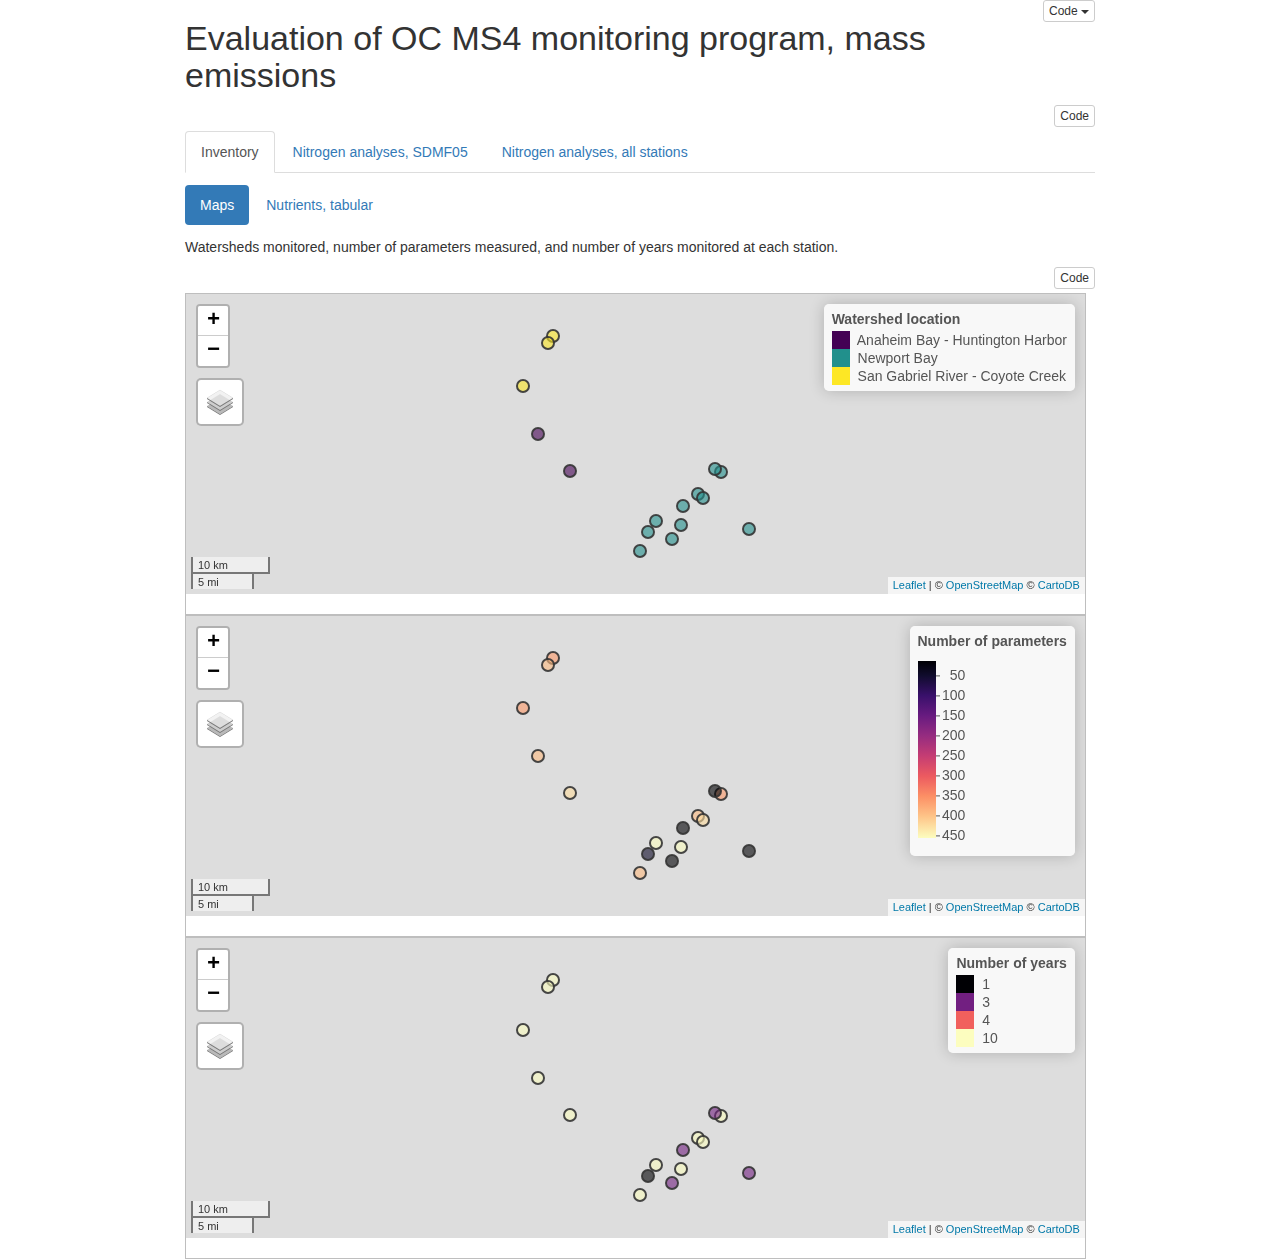
